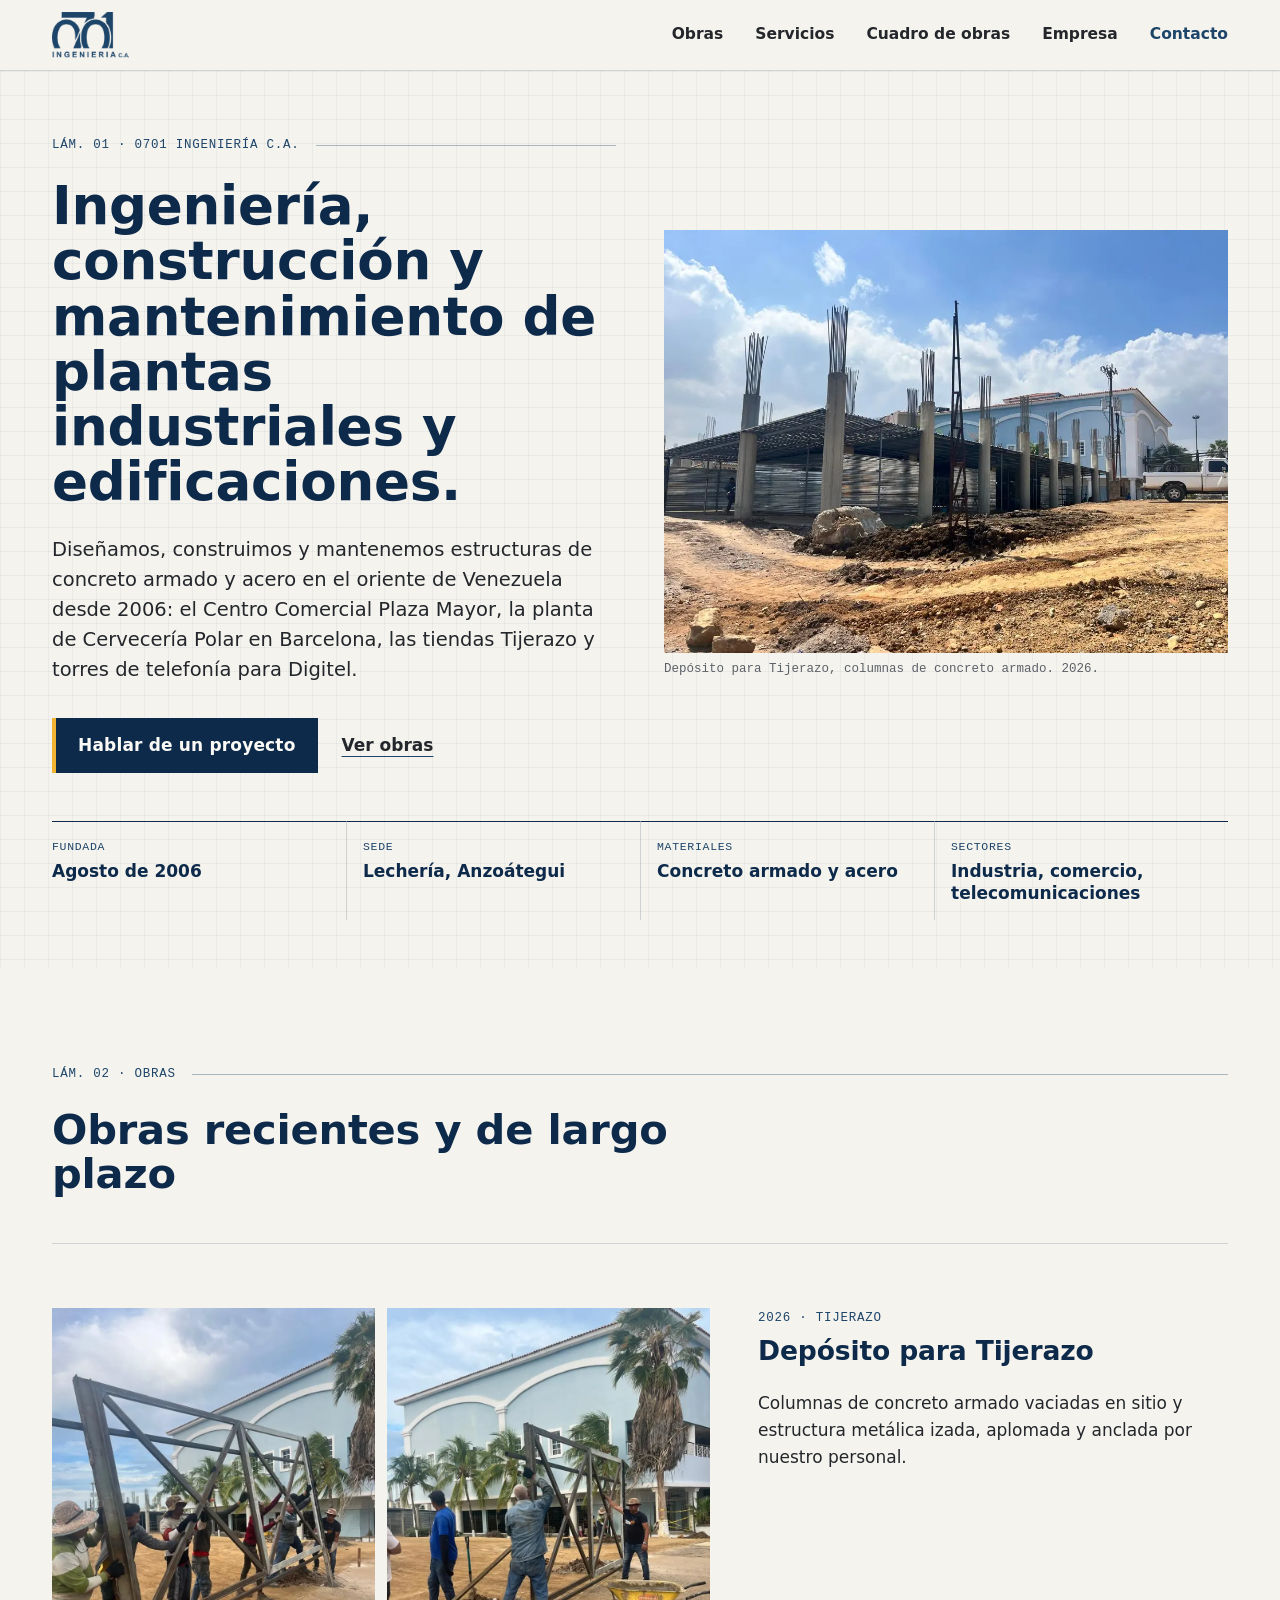
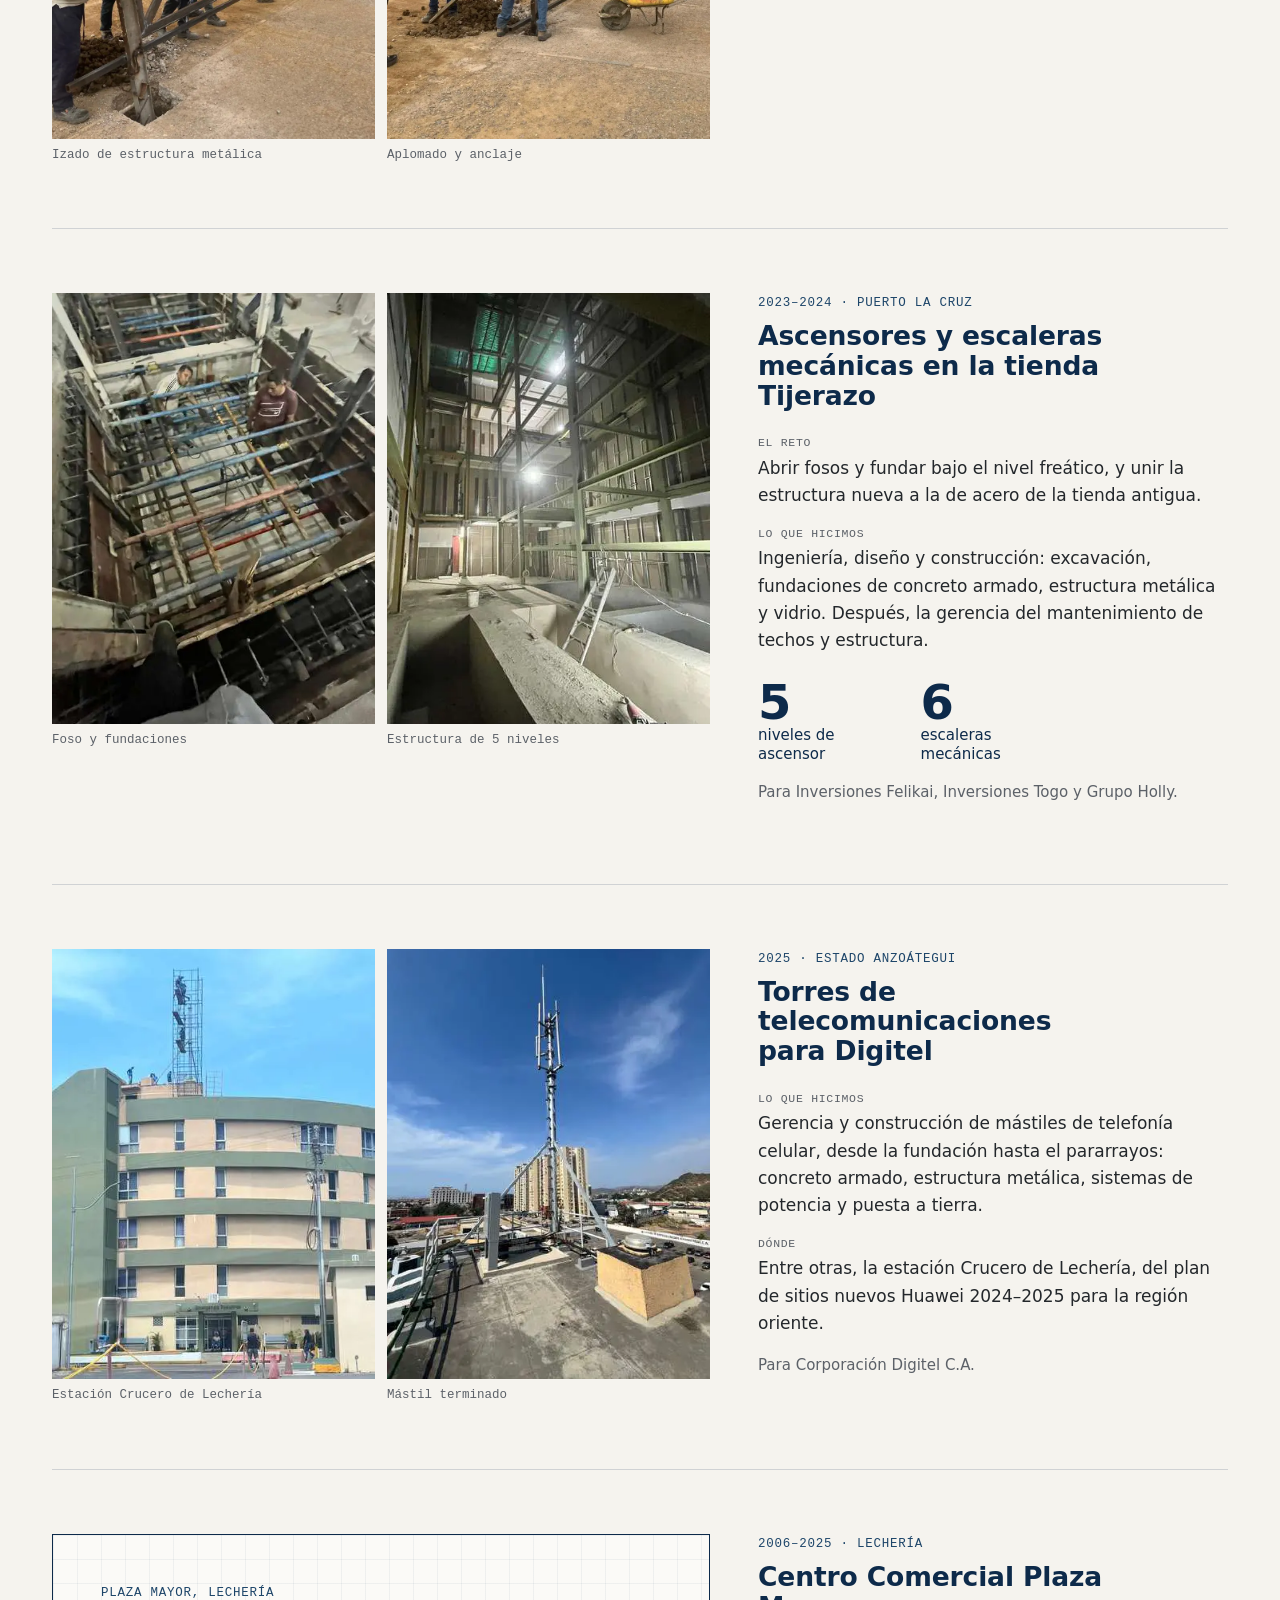
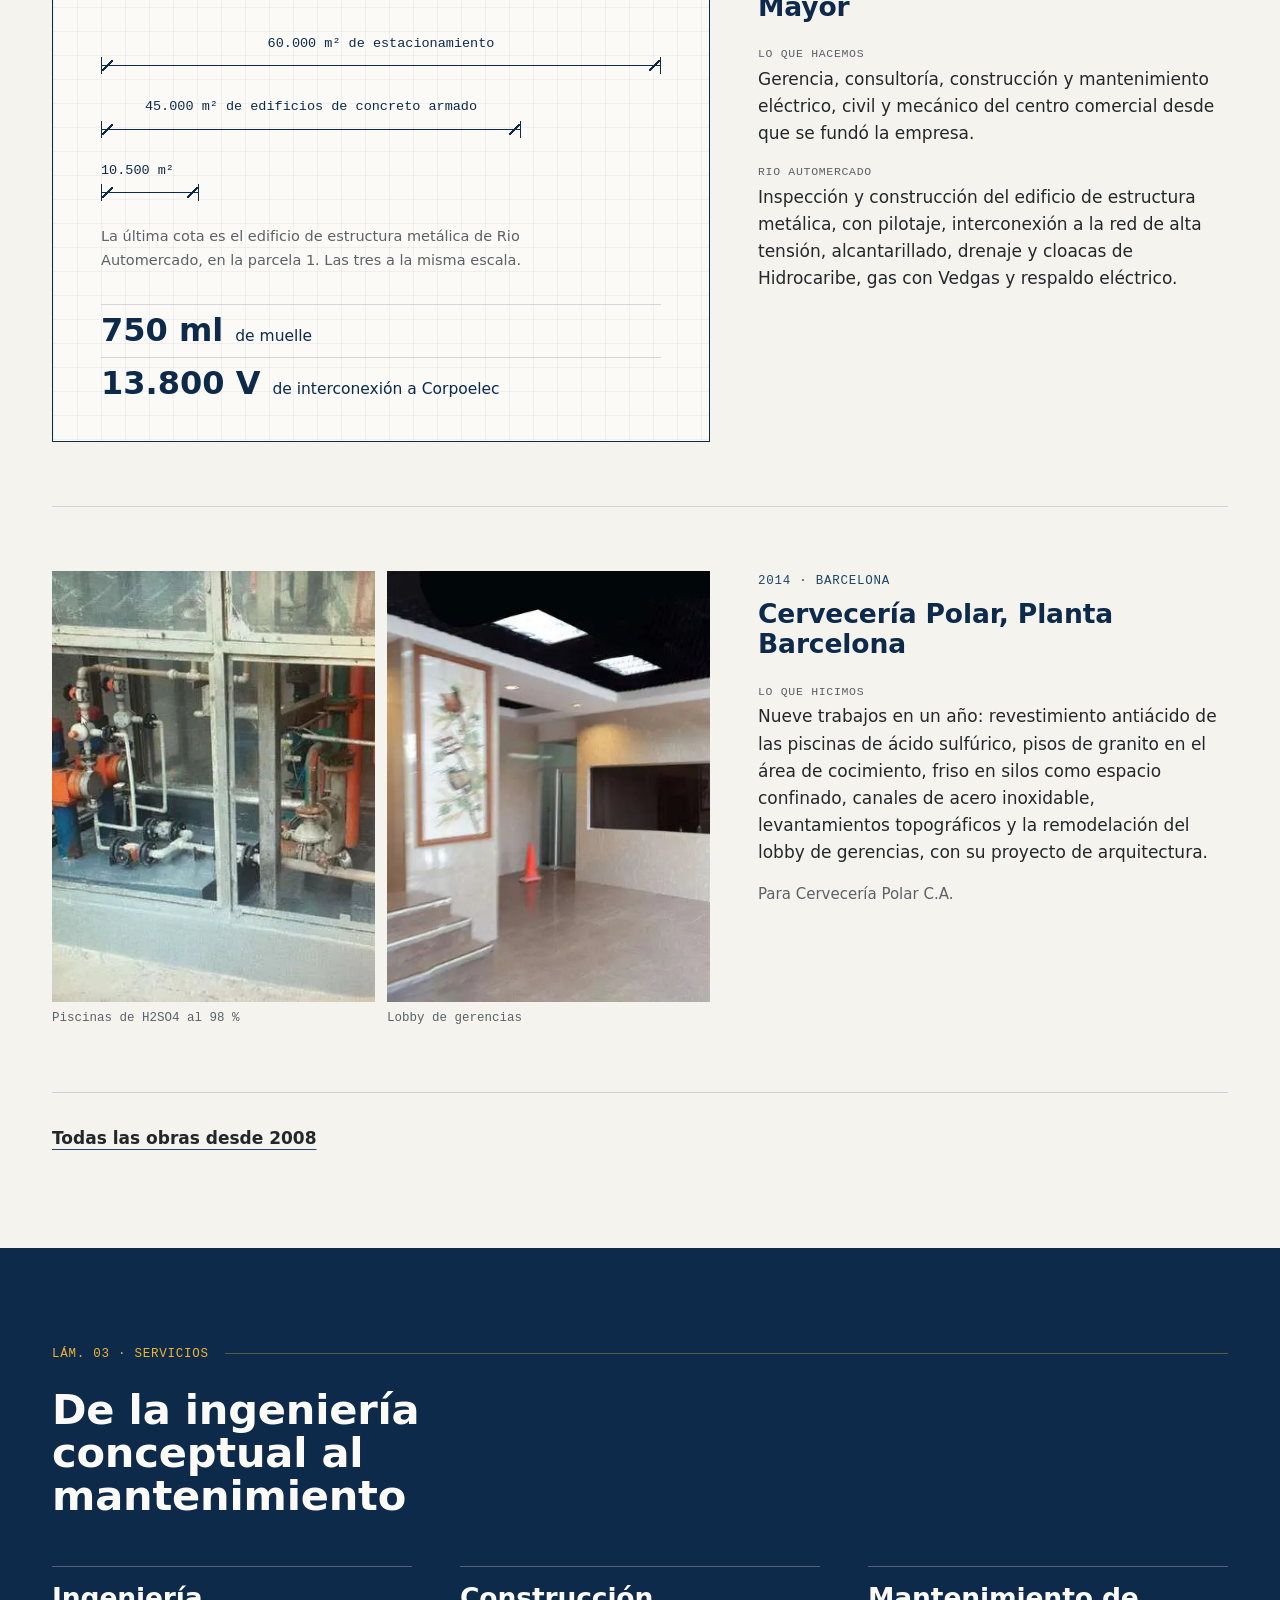
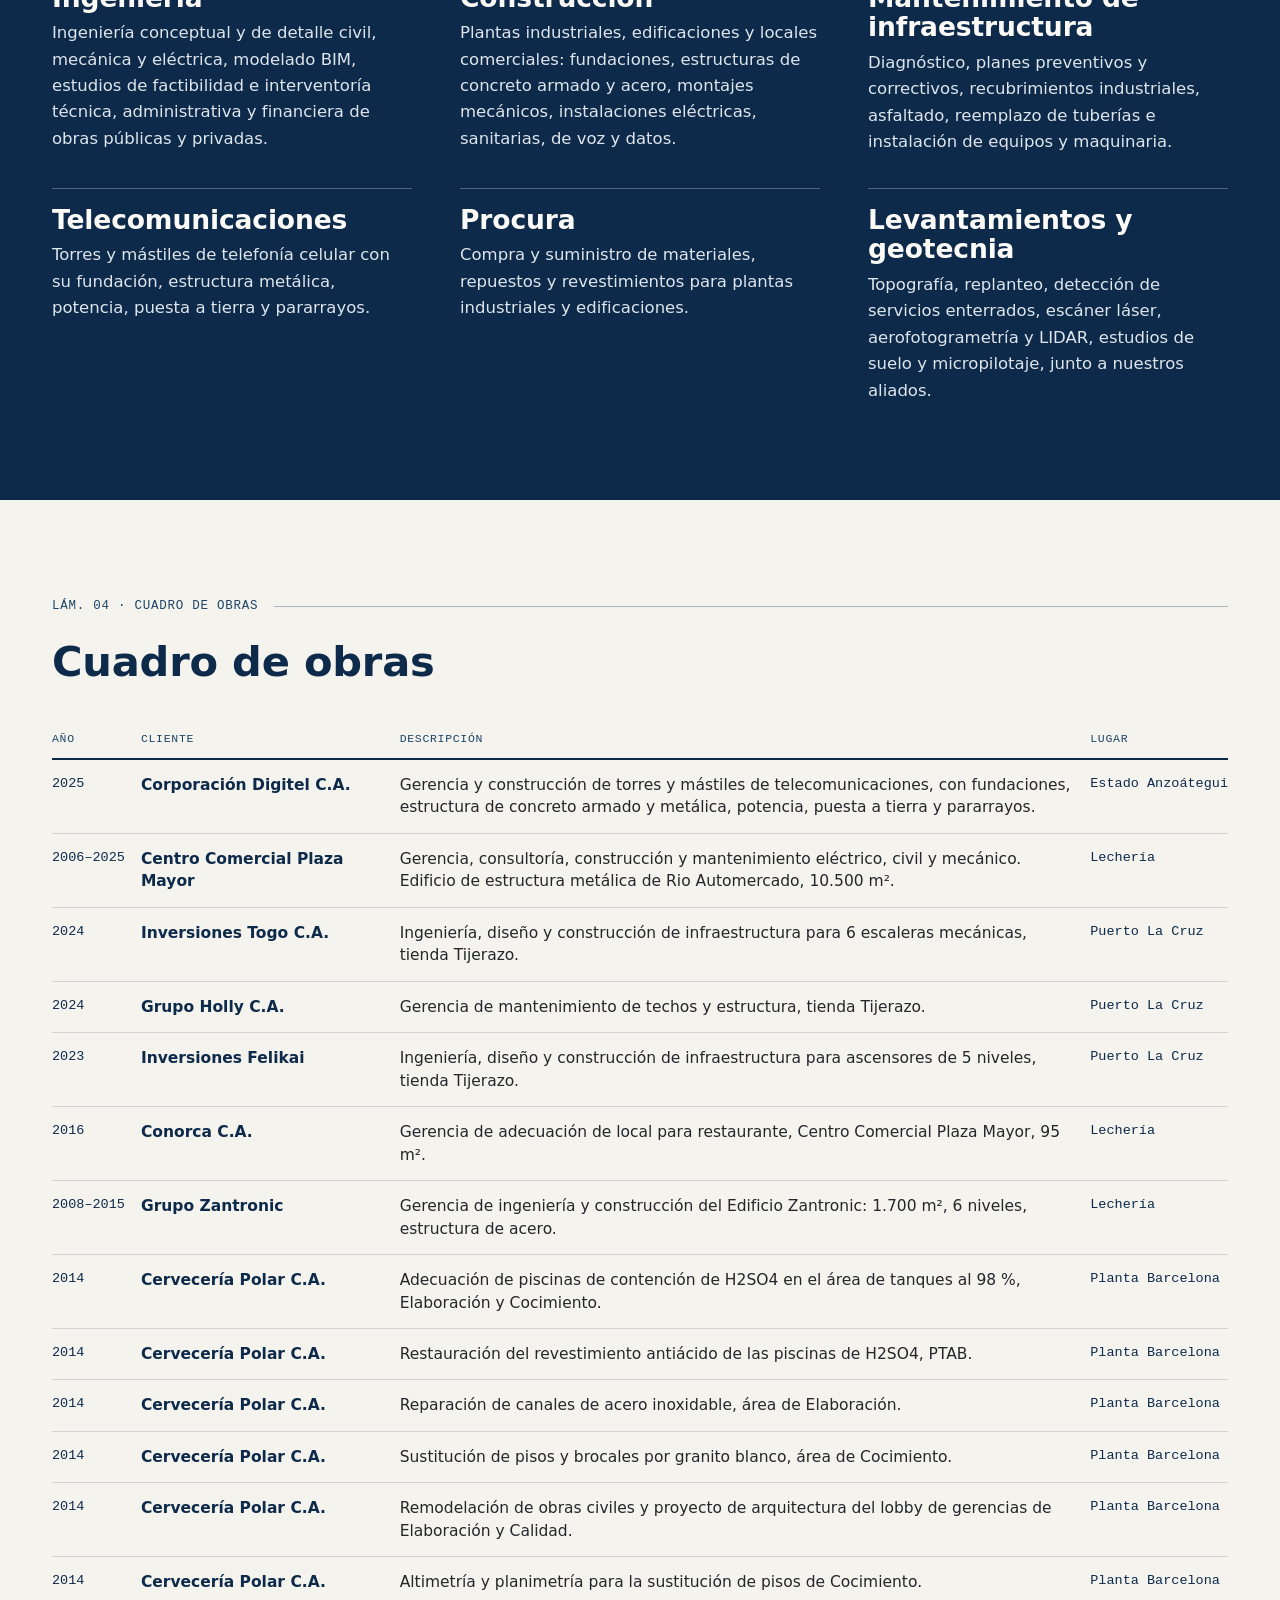
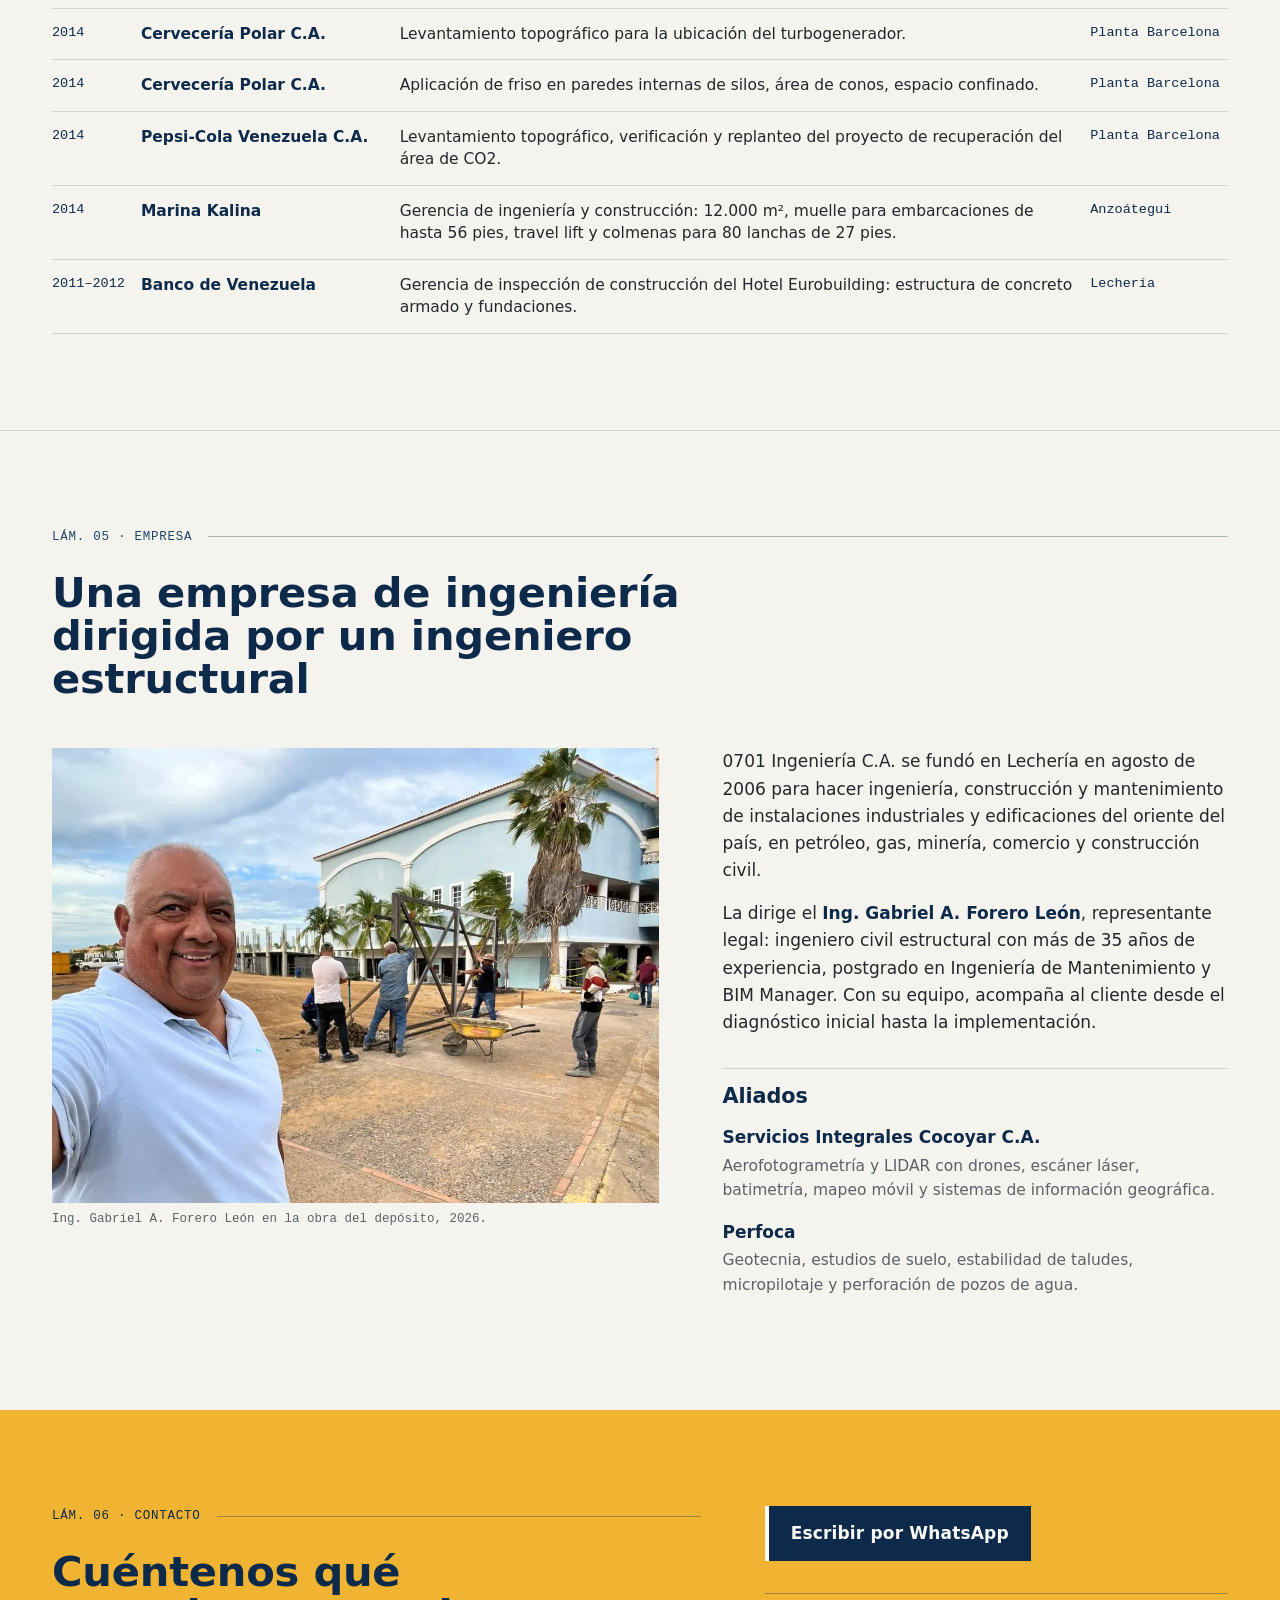
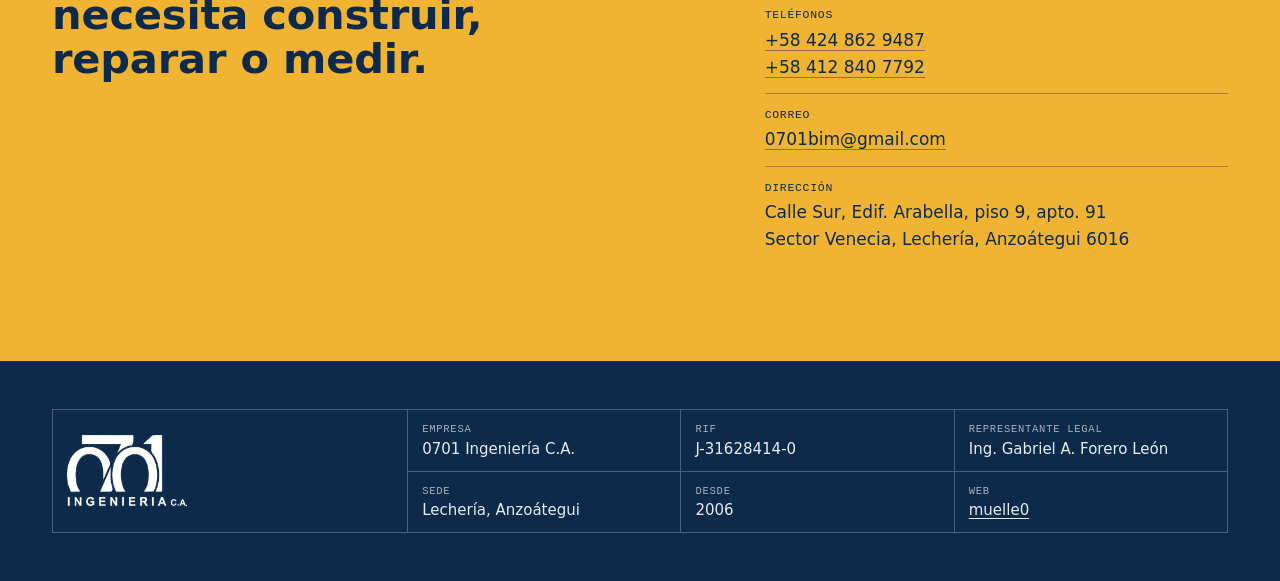
==== public/index.html @ 45c9ec22 "Primera versión de la web de 0701 Ingeniería Co-Authored-By: Claude Opus 5.5 <noreply@anthropic.com>" ====
<!doctype html>
<html lang="es">
<head>
<meta charset="utf-8">
<meta name="viewport" content="width=device-width, initial-scale=1">
<title>0701 Ingeniería C.A. | Ingeniería, construcción y mantenimiento en Anzoátegui</title>
<meta name="description" content="Empresa de ingeniería, construcción y mantenimiento con sede en Lechería, Anzoátegui, desde 2006. Estructuras de concreto armado y acero, plantas industriales, centros comerciales y torres de telecomunicaciones.">
<meta name="theme-color" content="#0d2a4a">
<meta property="og:type" content="website">
<meta property="og:locale" content="es_VE">
<meta property="og:title" content="0701 Ingeniería C.A.">
<meta property="og:description" content="Ingeniería, construcción y mantenimiento en el oriente de Venezuela desde 2006.">
<meta property="og:image" content="img/compartir.jpg">
<link rel="icon" href="img/favicon-32.png" sizes="32x32" type="image/png">
<link rel="apple-touch-icon" href="img/apple-touch-icon.png">
<link rel="preload" href="fonts/archivo.woff2" as="font" type="font/woff2" crossorigin>
<link rel="stylesheet" href="css/estilos.css?v=3">
<script type="application/ld+json">
{"@context":"https://schema.org","@type":"GeneralContractor","name":"0701 Ingeniería C.A.","taxID":"J-31628414-0","foundingDate":"2006-08","email":"0701bim@gmail.com","telephone":["+58 424-862-9487","+58 412-840-7792"],"founder":{"@type":"Person","name":"Gabriel A. Forero León","jobTitle":"Ingeniero civil estructural"},"address":{"@type":"PostalAddress","streetAddress":"Calle Sur, Edif. Arabella, piso 9, apto. 91, sector Venecia","addressLocality":"Lechería","addressRegion":"Anzoátegui","postalCode":"6016","addressCountry":"VE"},"areaServed":"Anzoátegui, Venezuela"}
</script>
</head>
<body>
<a class="saltar" href="#obras">Saltar al contenido</a>

<header class="cabecera">
  <div class="cabecera__in">
    <a class="cabecera__logo" href="#inicio" aria-label="0701 Ingeniería C.A., inicio">
      <img src="img/logo-azul.png" width="408" height="245" alt="0701 Ingeniería C.A.">
    </a>
    <button class="menu-boton" type="button" aria-expanded="false" aria-controls="menu">Menú</button>
    <nav id="menu" class="menu" aria-label="Principal">
      <a href="#obras">Obras</a>
      <a href="#servicios">Servicios</a>
      <a href="#cuadro">Cuadro de obras</a>
      <a href="#empresa">Empresa</a>
      <a href="#contacto" class="menu__contacto">Contacto</a>
    </nav>
  </div>
</header>

<main>

<!-- Lámina 01 -->
<section id="inicio" class="portada">
  <div class="envoltura portada__in">
    <div class="portada__texto">
      <p class="etiqueta">Lám. 01 · 0701 Ingeniería C.A.</p>
      <h1>Ingeniería, construcción y mantenimiento de plantas industriales y edificaciones.</h1>
      <p class="entrada">Diseñamos, construimos y mantenemos estructuras de concreto armado y acero en el oriente de Venezuela desde 2006: el Centro Comercial Plaza Mayor, la planta de Cervecería Polar en Barcelona, las tiendas Tijerazo y torres de telefonía para Digitel.</p>
      <div class="acciones">
        <a class="boton" href="https://wa.me/584248629487" rel="noopener">Hablar de un proyecto</a>
        <a class="enlace" href="#obras">Ver obras</a>
      </div>
    </div>
    <figure class="portada__foto">
      <img src="img/deposito-columnas.webp" width="1080" height="810" alt="Columnas de concreto armado con cabillas de espera junto a la estructura metálica del depósito" fetchpriority="high">
      <figcaption>Depósito para Tijerazo, columnas de concreto armado. 2026.</figcaption>
    </figure>
  </div>
  <dl class="envoltura ficha">
    <div><dt>Fundada</dt><dd>Agosto de 2006</dd></div>
    <div><dt>Sede</dt><dd>Lechería, Anzoátegui</dd></div>
    <div><dt>Materiales</dt><dd>Concreto armado y acero</dd></div>
    <div><dt>Sectores</dt><dd>Industria, comercio, telecomunicaciones</dd></div>
  </dl>
</section>

<!-- Lámina 02 -->
<section id="obras" class="seccion">
  <div class="envoltura">
    <header class="seccion__cab">
      <p class="etiqueta">Lám. 02 · Obras</p>
      <h2>Obras recientes y de largo plazo</h2>
    </header>

    <article class="obra">
      <div class="obra__medios obra__medios--par">
        <figure><img src="img/deposito-cercha.webp" width="810" height="1080" loading="lazy" alt="Cuadrilla izando un pórtico de acero sobre su fundación"><figcaption>Izado de estructura metálica</figcaption></figure>
        <figure><img src="img/deposito-montaje.webp" width="810" height="1080" loading="lazy" alt="Obrero aplomando la estructura de acero junto a una carretilla"><figcaption>Aplomado y anclaje</figcaption></figure>
      </div>
      <div class="obra__texto">
        <p class="obra__meta">2026 · Tijerazo</p>
        <h3>Depósito para Tijerazo</h3>
        <p>Columnas de concreto armado vaciadas en sitio y estructura metálica izada, aplomada y anclada por nuestro personal.</p>
      </div>
    </article>

    <article class="obra">
      <div class="obra__medios obra__medios--par">
        <figure><img src="img/tijerazo-foso.webp" width="523" height="770" loading="lazy" alt="Foso de ascensor con encofrado y vigas de acero"><figcaption>Foso y fundaciones</figcaption></figure>
        <figure><img src="img/tijerazo-estructura.webp" width="448" height="756" loading="lazy" alt="Estructura metálica de varios niveles dentro de la tienda"><figcaption>Estructura de 5 niveles</figcaption></figure>
      </div>
      <div class="obra__texto">
        <p class="obra__meta">2023–2024 · Puerto La Cruz</p>
        <h3>Ascensores y escaleras mecánicas en la tienda Tijerazo</h3>
        <dl class="obra__dl">
          <dt>El reto</dt>
          <dd>Abrir fosos y fundar bajo el nivel freático, y unir la estructura nueva a la de acero de la tienda antigua.</dd>
          <dt>Lo que hicimos</dt>
          <dd>Ingeniería, diseño y construcción: excavación, fundaciones de concreto armado, estructura metálica y vidrio. Después, la gerencia del mantenimiento de techos y estructura.</dd>
        </dl>
        <ul class="datos">
          <li><span>5</span> niveles de ascensor</li>
          <li><span>6</span> escaleras mecánicas</li>
        </ul>
        <p class="obra__cliente">Para Inversiones Felikai, Inversiones Togo y Grupo Holly.</p>
      </div>
    </article>

    <article class="obra">
      <div class="obra__medios obra__medios--par">
        <figure><img src="img/digitel-crucero.webp" width="405" height="540" loading="lazy" alt="Torre de telecomunicaciones en montaje sobre la azotea de un edificio"><figcaption>Estación Crucero de Lechería</figcaption></figure>
        <figure><img src="img/digitel-torre.webp" width="404" height="547" loading="lazy" alt="Mástil de telefonía celular terminado sobre una azotea"><figcaption>Mástil terminado</figcaption></figure>
      </div>
      <div class="obra__texto">
        <p class="obra__meta">2025 · Estado Anzoátegui</p>
        <h3>Torres de telecomunicaciones para Digitel</h3>
        <dl class="obra__dl">
          <dt>Lo que hicimos</dt>
          <dd>Gerencia y construcción de mástiles de telefonía celular, desde la fundación hasta el pararrayos: concreto armado, estructura metálica, sistemas de potencia y puesta a tierra.</dd>
          <dt>Dónde</dt>
          <dd>Entre otras, la estación Crucero de Lechería, del plan de sitios nuevos Huawei 2024–2025 para la región oriente.</dd>
        </dl>
        <p class="obra__cliente">Para Corporación Digitel C.A.</p>
      </div>
    </article>

    <article class="obra">
      <div class="obra__medios obra__plano" aria-label="Magnitudes del Centro Comercial Plaza Mayor">
        <p class="obra__plano-tit">Plaza Mayor, Lechería</p>
        <ul class="cotas cotas--plano">
          <li class="cota" data-l="1"><span>60.000 m² de estacionamiento</span></li>
          <li class="cota" data-l=".75"><span>45.000 m² de edificios de concreto armado</span></li>
          <li class="cota" data-l=".175"><span>10.500 m²</span></li>
        </ul>
        <p class="obra__plano-nota">La última cota es el edificio de estructura metálica de Rio Automercado, en la parcela 1. Las tres a la misma escala.</p>
        <p class="obra__plano-dato"><span>750 ml</span> de muelle</p>
        <p class="obra__plano-dato"><span>13.800 V</span> de interconexión a Corpoelec</p>
      </div>
      <div class="obra__texto">
        <p class="obra__meta">2006–2025 · Lechería</p>
        <h3>Centro Comercial Plaza Mayor</h3>
        <dl class="obra__dl">
          <dt>Lo que hacemos</dt>
          <dd>Gerencia, consultoría, construcción y mantenimiento eléctrico, civil y mecánico del centro comercial desde que se fundó la empresa.</dd>
          <dt>Rio Automercado</dt>
          <dd>Inspección y construcción del edificio de estructura metálica, con pilotaje, interconexión a la red de alta tensión, alcantarillado, drenaje y cloacas de Hidrocaribe, gas con Vedgas y respaldo eléctrico.</dd>
        </dl>
      </div>
    </article>

    <article class="obra">
      <div class="obra__medios obra__medios--par">
        <figure><img src="img/polar-h2so4.webp" width="615" height="461" loading="lazy" alt="Piscina de contención con revestimiento antiácido bajo equipos de bombeo"><figcaption>Piscinas de H2SO4 al 98&nbsp;%</figcaption></figure>
        <figure><img src="img/polar-lobby.webp" width="881" height="542" loading="lazy" alt="Lobby remodelado con porcelanato y escalera"><figcaption>Lobby de gerencias</figcaption></figure>
      </div>
      <div class="obra__texto">
        <p class="obra__meta">2014 · Barcelona</p>
        <h3>Cervecería Polar, Planta Barcelona</h3>
        <dl class="obra__dl">
          <dt>Lo que hicimos</dt>
          <dd>Nueve trabajos en un año: revestimiento antiácido de las piscinas de ácido sulfúrico, pisos de granito en el área de cocimiento, friso en silos como espacio confinado, canales de acero inoxidable, levantamientos topográficos y la remodelación del lobby de gerencias, con su proyecto de arquitectura.</dd>
        </dl>
        <p class="obra__cliente">Para Cervecería Polar C.A.</p>
      </div>
    </article>

    <p class="seccion__pie"><a class="enlace" href="#cuadro">Todas las obras desde 2008</a></p>
  </div>
</section>

<!-- Lámina 03 -->
<section id="servicios" class="seccion seccion--marino">
  <div class="envoltura">
    <header class="seccion__cab">
      <p class="etiqueta">Lám. 03 · Servicios</p>
      <h2>De la ingeniería conceptual al mantenimiento</h2>
    </header>
    <ol class="servicios">
      <li>
        <h3>Ingeniería</h3>
        <p>Ingeniería conceptual y de detalle civil, mecánica y eléctrica, modelado BIM, estudios de factibilidad e interventoría técnica, administrativa y financiera de obras públicas y privadas.</p>
      </li>
      <li>
        <h3>Construcción</h3>
        <p>Plantas industriales, edificaciones y locales comerciales: fundaciones, estructuras de concreto armado y acero, montajes mecánicos, instalaciones eléctricas, sanitarias, de voz y datos.</p>
      </li>
      <li>
        <h3>Mantenimiento de infraestructura</h3>
        <p>Diagnóstico, planes preventivos y correctivos, recubrimientos industriales, asfaltado, reemplazo de tuberías e instalación de equipos y maquinaria.</p>
      </li>
      <li>
        <h3>Telecomunicaciones</h3>
        <p>Torres y mástiles de telefonía celular con su fundación, estructura metálica, potencia, puesta a tierra y pararrayos.</p>
      </li>
      <li>
        <h3>Procura</h3>
        <p>Compra y suministro de materiales, repuestos y revestimientos para plantas industriales y edificaciones.</p>
      </li>
      <li>
        <h3>Levantamientos y geotecnia</h3>
        <p>Topografía, replanteo, detección de servicios enterrados, escáner láser, aerofotogrametría y LIDAR, estudios de suelo y micropilotaje, junto a nuestros aliados.</p>
      </li>
    </ol>
  </div>
</section>

<!-- Lámina 04 -->
<section id="cuadro" class="seccion">
  <div class="envoltura">
    <header class="seccion__cab">
      <p class="etiqueta">Lám. 04 · Cuadro de obras</p>
      <h2>Cuadro de obras</h2>
    </header>
    <div class="tabla-env">
      <table class="tabla">
        <thead><tr><th scope="col">Año</th><th scope="col">Cliente</th><th scope="col">Descripción</th><th scope="col">Lugar</th></tr></thead>
        <tbody>
          <tr><td>2025</td><td>Corporación Digitel C.A.</td><td>Gerencia y construcción de torres y mástiles de telecomunicaciones, con fundaciones, estructura de concreto armado y metálica, potencia, puesta a tierra y pararrayos.</td><td>Estado Anzoátegui</td></tr>
          <tr><td>2006–2025</td><td>Centro Comercial Plaza Mayor</td><td>Gerencia, consultoría, construcción y mantenimiento eléctrico, civil y mecánico. Edificio de estructura metálica de Rio Automercado, 10.500 m².</td><td>Lechería</td></tr>
          <tr><td>2024</td><td>Inversiones Togo C.A.</td><td>Ingeniería, diseño y construcción de infraestructura para 6 escaleras mecánicas, tienda Tijerazo.</td><td>Puerto La Cruz</td></tr>
          <tr><td>2024</td><td>Grupo Holly C.A.</td><td>Gerencia de mantenimiento de techos y estructura, tienda Tijerazo.</td><td>Puerto La Cruz</td></tr>
          <tr><td>2023</td><td>Inversiones Felikai</td><td>Ingeniería, diseño y construcción de infraestructura para ascensores de 5 niveles, tienda Tijerazo.</td><td>Puerto La Cruz</td></tr>
          <tr><td>2016</td><td>Conorca C.A.</td><td>Gerencia de adecuación de local para restaurante, Centro Comercial Plaza Mayor, 95 m².</td><td>Lechería</td></tr>
          <tr><td>2008–2015</td><td>Grupo Zantronic</td><td>Gerencia de ingeniería y construcción del Edificio Zantronic: 1.700 m², 6 niveles, estructura de acero.</td><td>Lechería</td></tr>
          <tr><td>2014</td><td>Cervecería Polar C.A.</td><td>Adecuación de piscinas de contención de H2SO4 en el área de tanques al 98&nbsp;%, Elaboración y Cocimiento.</td><td>Planta Barcelona</td></tr>
          <tr><td>2014</td><td>Cervecería Polar C.A.</td><td>Restauración del revestimiento antiácido de las piscinas de H2SO4, PTAB.</td><td>Planta Barcelona</td></tr>
          <tr><td>2014</td><td>Cervecería Polar C.A.</td><td>Reparación de canales de acero inoxidable, área de Elaboración.</td><td>Planta Barcelona</td></tr>
          <tr><td>2014</td><td>Cervecería Polar C.A.</td><td>Sustitución de pisos y brocales por granito blanco, área de Cocimiento.</td><td>Planta Barcelona</td></tr>
          <tr><td>2014</td><td>Cervecería Polar C.A.</td><td>Remodelación de obras civiles y proyecto de arquitectura del lobby de gerencias de Elaboración y Calidad.</td><td>Planta Barcelona</td></tr>
          <tr><td>2014</td><td>Cervecería Polar C.A.</td><td>Altimetría y planimetría para la sustitución de pisos de Cocimiento.</td><td>Planta Barcelona</td></tr>
          <tr><td>2014</td><td>Cervecería Polar C.A.</td><td>Levantamiento topográfico para la ubicación del turbogenerador.</td><td>Planta Barcelona</td></tr>
          <tr><td>2014</td><td>Cervecería Polar C.A.</td><td>Aplicación de friso en paredes internas de silos, área de conos, espacio confinado.</td><td>Planta Barcelona</td></tr>
          <tr><td>2014</td><td>Pepsi-Cola Venezuela C.A.</td><td>Levantamiento topográfico, verificación y replanteo del proyecto de recuperación del área de CO2.</td><td>Planta Barcelona</td></tr>
          <tr><td>2014</td><td>Marina Kalina</td><td>Gerencia de ingeniería y construcción: 12.000 m², muelle para embarcaciones de hasta 56 pies, travel lift y colmenas para 80 lanchas de 27 pies.</td><td>Anzoátegui</td></tr>
          <tr><td>2011–2012</td><td>Banco de Venezuela</td><td>Gerencia de inspección de construcción del Hotel Eurobuilding: estructura de concreto armado y fundaciones.</td><td>Lechería</td></tr>
        </tbody>
      </table>
    </div>
  </div>
</section>

<!-- Lámina 05 -->
<section id="empresa" class="seccion seccion--linea">
  <div class="envoltura empresa">
    <header class="seccion__cab empresa__cab">
      <p class="etiqueta">Lám. 05 · Empresa</p>
      <h2>Una empresa de ingeniería dirigida por un ingeniero estructural</h2>
    </header>
    <figure class="empresa__foto">
      <img src="img/gabriel-forero.webp" width="1080" height="810" loading="lazy" alt="El ingeniero Gabriel Forero en la obra del depósito, con la cuadrilla montando la estructura detrás">
      <figcaption>Ing. Gabriel A. Forero León en la obra del depósito, 2026.</figcaption>
    </figure>
    <div class="empresa__texto">
      <p>0701 Ingeniería C.A. se fundó en Lechería en agosto de 2006 para hacer ingeniería, construcción y mantenimiento de instalaciones industriales y edificaciones del oriente del país, en petróleo, gas, minería, comercio y construcción civil.</p>
      <p>La dirige el <strong>Ing. Gabriel A. Forero León</strong>, representante legal: ingeniero civil estructural con más de 35 años de experiencia, postgrado en Ingeniería de Mantenimiento y BIM Manager. Con su equipo, acompaña al cliente desde el diagnóstico inicial hasta la implementación.</p>
      <h3 class="empresa__sub">Aliados</h3>
      <dl class="aliados">
        <dt>Servicios Integrales Cocoyar C.A.</dt>
        <dd>Aerofotogrametría y LIDAR con drones, escáner láser, batimetría, mapeo móvil y sistemas de información geográfica.</dd>
        <dt>Perfoca</dt>
        <dd>Geotecnia, estudios de suelo, estabilidad de taludes, micropilotaje y perforación de pozos de agua.</dd>
      </dl>
    </div>
  </div>
</section>

<!-- Lámina 06 -->
<section id="contacto" class="seccion seccion--amarillo">
  <div class="envoltura contacto">
    <header class="seccion__cab">
      <p class="etiqueta">Lám. 06 · Contacto</p>
      <h2>Cuéntenos qué necesita construir, reparar o medir.</h2>
    </header>
    <div class="contacto__datos">
      <a class="boton boton--marino" href="https://wa.me/584248629487" rel="noopener">Escribir por WhatsApp</a>
      <dl>
        <div><dt>Teléfonos</dt><dd><a href="tel:+584248629487">+58 424 862 9487</a><br><a href="tel:+584128407792">+58 412 840 7792</a></dd></div>
        <div><dt>Correo</dt><dd><a href="mailto:0701bim@gmail.com">0701bim@gmail.com</a></dd></div>
        <div><dt>Dirección</dt><dd>Calle Sur, Edif. Arabella, piso 9, apto. 91<br>Sector Venecia, Lechería, Anzoátegui 6016</dd></div>
      </dl>
    </div>
  </div>
</section>

</main>

<footer class="cajetin" aria-label="Datos de la empresa">
  <div class="envoltura"><div class="cajetin__rejilla">
    <div class="cajetin__logo"><img src="img/logo-blanco.png" width="408" height="245" alt="0701 Ingeniería C.A." loading="lazy"></div>
    <div><span>Empresa</span>0701 Ingeniería C.A.</div>
    <div><span>RIF</span>J-31628414-0</div>
    <div><span>Representante legal</span>Ing. Gabriel A. Forero León</div>
    <div><span>Sede</span>Lechería, Anzoátegui</div>
    <div><span>Desde</span>2006</div>
    <div><span>Web</span><a href="https://muelle0.com" rel="noopener">muelle0</a></div>
  </div></div>
</footer>

<script src="js/main.js?v=1" defer></script>
</body>
</html>
---- public/css/estilos.css ----
/* 0701 Ingeniería C.A. · dirección en README.md */
@font-face{font-family:"Archivo";src:url(../fonts/archivo.woff2) format("woff2");font-weight:100 900;font-stretch:62% 125%;font-display:swap}
@font-face{font-family:"Plex Mono";src:url(../fonts/ibm-plex-mono-latin-400-normal.woff2) format("woff2");font-weight:400;font-display:swap}
@font-face{font-family:"Plex Mono";src:url(../fonts/ibm-plex-mono-latin-500-normal.woff2) format("woff2");font-weight:500;font-display:swap}

:root{
  --marino:#0d2a4a;     /* fondo del brochure */
  --azul:#1d4569;       /* logo */
  --amarillo:#f1b432;   /* acento del brochure */
  --papel:#f5f3ee;      /* papel de plano */
  --blanco:#fbfaf7;
  --grafito:#23272b;
  --gris:#5c6168;
  --linea:rgba(13,42,74,.16);
  --cuadricula:rgba(29,69,105,.055);
  --e1:8px;--e2:16px;--e3:24px;--e4:32px;--e5:48px;--e6:64px;--e7:96px;
  --texto:"Archivo",system-ui,sans-serif;
  --mono:"Plex Mono",ui-monospace,monospace;
}
*,*::before,*::after{box-sizing:border-box}
html{scroll-behavior:smooth;scroll-padding-top:76px;-webkit-text-size-adjust:100%}
body{margin:0;background:var(--papel);color:var(--grafito);font-family:var(--texto);font-size:17px;line-height:1.6;font-stretch:100%}
img{display:block;max-width:100%;height:auto}
a{color:inherit}
h1,h2,h3{font-family:var(--texto);font-stretch:74%;font-weight:640;color:var(--marino);line-height:1.04;letter-spacing:-.005em;margin:0}
h1{font-size:clamp(2.4rem,1.2rem + 4.2vw,4.06rem);max-width:19ch}
h2{font-size:clamp(1.95rem,1.3rem + 2.2vw,2.6rem);max-width:22ch}
h3{font-size:clamp(1.45rem,1.25rem + .6vw,1.66rem);line-height:1.12}
p{margin:0 0 var(--e2)}
:focus-visible{outline:2px solid var(--amarillo);outline-offset:3px}
.saltar{position:absolute;left:-999px;top:8px;background:var(--marino);color:var(--blanco);padding:8px 12px;z-index:30}
.saltar:focus{left:8px}

.envoltura{max-width:1240px;margin:0 auto;padding:0 var(--e2)}
@media (min-width:720px){.envoltura{padding:0 var(--e4)}}

.etiqueta{display:flex;align-items:center;gap:var(--e2);font-family:var(--mono);font-size:12.5px;letter-spacing:.06em;text-transform:uppercase;color:var(--azul);margin:0 0 var(--e3)}
.etiqueta::after{content:"";flex:1;height:1px;background:currentColor;opacity:.35}

/* botones */
.boton{display:inline-block;background:var(--marino);color:var(--blanco);text-decoration:none;font-weight:600;font-stretch:88%;font-size:17px;letter-spacing:.01em;padding:14px 22px;border-left:4px solid var(--amarillo);transition:background .2s}
.boton:hover{background:var(--azul)}
.boton--marino{border-left-color:var(--blanco)}
.enlace{font-weight:600;font-stretch:88%;text-decoration:underline;text-decoration-thickness:1px;text-underline-offset:5px;text-decoration-color:var(--azul)}
.enlace:hover{text-decoration-color:var(--amarillo);text-decoration-thickness:3px}

/* cabecera */
.cabecera{position:sticky;top:0;z-index:20;background:var(--papel);border-bottom:1px solid var(--linea)}
.cabecera__in{max-width:1240px;margin:0 auto;padding:10px var(--e2);display:flex;align-items:center;justify-content:space-between;gap:var(--e3)}
.cabecera__logo img{height:46px;width:auto}
.menu{display:flex;gap:var(--e4);font-weight:560;font-stretch:90%;font-size:15.5px}
.menu a{text-decoration:none;padding:6px 0;border-bottom:2px solid transparent}
.menu a:hover{border-bottom-color:var(--amarillo)}
.menu__contacto{color:var(--azul)}
.menu-boton{display:none;font:500 13px var(--mono);letter-spacing:.06em;text-transform:uppercase;background:none;border:1px solid var(--marino);color:var(--marino);padding:8px 12px;cursor:pointer}
@media (min-width:720px){.cabecera__in{padding:12px var(--e4)}}
@media (max-width:899px){
  .menu-boton{display:block}
  .menu{display:none;position:absolute;left:0;right:0;top:100%;flex-direction:column;gap:0;background:var(--papel);border-bottom:1px solid var(--linea);padding:var(--e1) var(--e2) var(--e2)}
  .menu a{padding:12px 0;border-bottom:1px solid var(--linea);font-size:18px}
  .menu.abierta{display:flex}
}

/* lámina 01 */
.portada{background-color:var(--papel);background-image:linear-gradient(var(--cuadricula) 1px,transparent 1px),linear-gradient(90deg,var(--cuadricula) 1px,transparent 1px);background-size:24px 24px;padding:var(--e5) 0 var(--e5)}
.portada__in{display:grid;gap:var(--e4)}
.entrada{font-size:clamp(17px,16px + .35vw,19.5px);line-height:1.55;max-width:46ch;margin:var(--e3) 0 var(--e4)}
.acciones{display:flex;flex-wrap:wrap;align-items:center;gap:var(--e3)}
.portada__foto{margin:0}
.portada__foto img{width:100%;aspect-ratio:4/3;object-fit:cover}
figcaption{font-family:var(--mono);font-size:12.5px;color:var(--gris);margin-top:var(--e1);line-height:1.4}
.ficha{display:grid;grid-template-columns:1fr 1fr;margin-top:var(--e5);margin-bottom:0}
.ficha>div{border-top:1px solid var(--marino);padding:var(--e2) var(--e2) 0 0}
.ficha dt{font-family:var(--mono);font-size:11.5px;letter-spacing:.06em;text-transform:uppercase;color:var(--azul)}
.ficha dd{margin:4px 0 var(--e2);font-weight:560;font-stretch:90%;color:var(--marino);line-height:1.3}
@media (min-width:900px){
  .portada{padding:var(--e6) 0 var(--e5)}
  .portada__in{grid-template-columns:6fr 6fr;gap:var(--e5);align-items:center}
  .portada__texto h1{font-size:clamp(2.6rem,1rem + 2.9vw,3.6rem)}
  .ficha{grid-template-columns:repeat(4,1fr)}
  .ficha>div+div{border-left:1px solid var(--linea);padding-left:var(--e2)}
}

/* secciones */
.seccion{padding:var(--e6) 0}
.seccion__cab{margin-bottom:var(--e5)}
.seccion__pie{margin:var(--e4) 0 0}
@media (min-width:900px){.seccion{padding:var(--e7) 0}}
.seccion--marino{background:var(--marino);color:#dfe5ec}
.seccion--marino h2,.seccion--marino h3{color:var(--blanco)}
.seccion--marino .etiqueta{color:var(--amarillo)}
.seccion--linea{border-top:1px solid var(--linea)}
.seccion--amarillo{background:var(--amarillo);color:var(--marino)}
.seccion--amarillo .etiqueta{color:var(--marino)}

/* obras */
.obra{display:grid;gap:var(--e3);padding:var(--e5) 0;border-top:1px solid var(--linea)}
.obra:last-of-type{border-bottom:1px solid var(--linea)}
.obra>*{min-width:0}
.obra__medios{margin:0}
.obra__medios--par{display:grid;grid-template-columns:1fr 1fr;gap:12px}
.obra__medios figure{margin:0}
.obra__medios--par img{width:100%;aspect-ratio:3/4;object-fit:cover}
.obra__medios--apaisado img{aspect-ratio:4/3}
.obra__meta{font-family:var(--mono);font-size:12.5px;letter-spacing:.06em;text-transform:uppercase;color:var(--azul);margin-bottom:var(--e1)}
.obra__texto h3{margin-bottom:var(--e3);max-width:20ch}
.obra__texto>p{max-width:52ch}
.obra__dl{margin:0}
.obra__dl dt{font-family:var(--mono);font-size:11.5px;letter-spacing:.06em;text-transform:uppercase;color:var(--gris)}
.obra__dl dd{margin:2px 0 var(--e2);max-width:52ch}
.obra__cliente{font-size:15px;color:var(--gris);margin-top:var(--e2)}
.datos{list-style:none;padding:0;margin:var(--e3) 0 0;display:flex;flex-wrap:wrap;gap:var(--e2) var(--e5)}
.datos li{font-size:15px;line-height:1.25;color:var(--marino);max-width:12ch}
.datos span{display:block;font-stretch:74%;font-weight:640;font-size:3rem;line-height:1}
@media (min-width:900px){
  .obra{grid-template-columns:7fr 5fr;gap:var(--e5);padding:var(--e6) 0;align-items:start}
}

/* plano de Plaza Mayor */
.obra__plano{background-color:var(--blanco);background-image:linear-gradient(var(--cuadricula) 1px,transparent 1px),linear-gradient(90deg,var(--cuadricula) 1px,transparent 1px);background-size:24px 24px;border:1px solid var(--marino);padding:var(--e4) var(--e3) var(--e3);color:var(--marino)}
.obra__plano-tit{font-family:var(--mono);font-size:12.5px;letter-spacing:.06em;text-transform:uppercase;color:var(--azul);margin-bottom:var(--e4)}
.obra__plano-nota{font-size:14.5px;color:var(--gris);max-width:48ch;margin:var(--e1) 0 var(--e4)}
.obra__plano-dato{display:flex;align-items:baseline;gap:12px;margin:0;padding:var(--e1) 0;border-top:1px solid var(--linea);font-size:15.5px}
.obra__plano-dato span{white-space:nowrap;font-stretch:74%;font-weight:640;font-size:2rem;line-height:1.1;min-width:5.2ch}
@media (min-width:720px){.obra__plano{padding:var(--e5) var(--e5) var(--e4)}}

/* cotas: línea de cota con líneas de extensión y trazos a 45° */
.cotas{list-style:none;padding:0;margin:0}
.cota{position:relative;width:calc(var(--l,1) * 100%);padding-bottom:16px;margin-bottom:var(--e3);color:var(--marino)}
.cota span{display:block;text-align:center;font-family:var(--mono);font-size:13.5px;line-height:1.3;padding-bottom:6px;text-wrap:balance}
.cota--corta span{text-align:left;white-space:nowrap}
.cota::before{content:"";position:absolute;left:0;right:0;bottom:8px;height:1px;background:currentColor;transform-origin:left;transition:transform .9s cubic-bezier(.3,.7,.2,1)}
.cota::after{content:"";position:absolute;left:0;right:0;bottom:0;height:17px;border-left:1px solid currentColor;border-right:1px solid currentColor;
  background:linear-gradient(135deg,transparent 44%,currentColor 44%,currentColor 56%,transparent 56%) left 0 bottom 3px/11px 11px no-repeat,
             linear-gradient(135deg,transparent 44%,currentColor 44%,currentColor 56%,transparent 56%) right 0 bottom 3px/11px 11px no-repeat}
.js .cota:not(.vista)::before{transform:scaleX(0)}
.cota--corta{min-width:22px}

/* servicios */
.servicios{list-style:none;padding:0;margin:0;display:grid;gap:var(--e4) var(--e5)}
.servicios li{border-top:1px solid rgba(255,255,255,.28);padding-top:var(--e2)}
.servicios h3{margin-bottom:var(--e1)}
.servicios p{margin:0;font-size:16.5px;max-width:44ch}
@media (min-width:720px){.servicios{grid-template-columns:1fr 1fr}}
@media (min-width:1100px){.servicios{grid-template-columns:repeat(3,1fr)}}

/* cuadro de obras */
.tabla{width:100%;border-collapse:collapse;font-size:15.5px;line-height:1.45}
.tabla th{font-family:var(--mono);font-weight:500;font-size:11.5px;letter-spacing:.06em;text-transform:uppercase;color:var(--azul);text-align:left;padding:0 var(--e2) 10px 0;border-bottom:2px solid var(--marino)}
.tabla td{padding:14px var(--e2) 14px 0;border-bottom:1px solid var(--linea);vertical-align:top}
.tabla td:first-child,.tabla td:last-child{font-family:var(--mono);font-size:13.5px;white-space:nowrap;color:var(--marino)}
.tabla td:nth-child(2){font-weight:600;font-stretch:90%;color:var(--marino);width:22%}
.tabla td:last-child{padding-right:0}
@media (max-width:719px){
  .tabla thead{position:absolute;width:1px;height:1px;overflow:hidden;clip:rect(0 0 0 0)}
  .tabla,.tabla tbody,.tabla tr,.tabla td{display:block;width:auto}
  .tabla tr{display:grid;grid-template-columns:auto 1fr;gap:2px var(--e2);padding:var(--e2) 0;border-bottom:1px solid var(--linea)}
  .tabla td{border:0;padding:0}
  .tabla td:nth-child(2){grid-column:1/-1;order:3;width:auto}
  .tabla td:nth-child(3){grid-column:1/-1;order:4}
  .tabla td:last-child{text-align:right;color:var(--gris)}
}

/* empresa */
.empresa{display:grid;gap:var(--e4)}
.empresa__foto{margin:0}
.empresa__foto img{width:100%;aspect-ratio:4/3;object-fit:cover;object-position:30% 50%}
.empresa__texto{max-width:56ch}
.empresa__texto strong{color:var(--marino);font-weight:640}
.empresa__sub{font-size:1.3rem;margin:var(--e4) 0 var(--e2);padding-top:var(--e2);border-top:1px solid var(--linea)}
.aliados{margin:0}
.aliados dt{font-weight:620;font-stretch:90%;color:var(--marino)}
.aliados dd{margin:2px 0 var(--e2);font-size:15.5px;color:var(--gris)}
@media (min-width:900px){
  .empresa{grid-template-columns:6fr 5fr;column-gap:var(--e6)}
  .empresa__cab{grid-column:1/-1;margin-bottom:var(--e2)}
}

/* contacto */
.contacto{display:grid;gap:var(--e4)}
.contacto .seccion__cab{margin-bottom:0}
.contacto h2{max-width:18ch}
.contacto dl{margin:var(--e4) 0 0}
.contacto dl>div{border-top:1px solid rgba(13,42,74,.35);padding:12px 0}
.contacto dt{font-family:var(--mono);font-size:11.5px;letter-spacing:.06em;text-transform:uppercase}
.contacto dd{margin:2px 0 0;font-size:17px;font-weight:540}
.contacto dd a{text-decoration:none;border-bottom:1px solid rgba(13,42,74,.45)}
.contacto dd a:hover{border-bottom-color:var(--marino)}
@media (min-width:900px){.contacto{grid-template-columns:7fr 5fr;gap:var(--e6);align-items:start}}

/* cajetín */
.cajetin{background:var(--marino);color:#e6ebf0;padding:var(--e5) 0}
.cajetin__rejilla{display:grid;grid-template-columns:1fr 1fr;border-top:1px solid rgba(255,255,255,.25);border-left:1px solid rgba(255,255,255,.25)}
.cajetin__rejilla>div{padding:12px 14px;border-right:1px solid rgba(255,255,255,.25);border-bottom:1px solid rgba(255,255,255,.25);font-size:15px;line-height:1.35}
.cajetin__rejilla span{display:block;font-family:var(--mono);font-size:10.5px;letter-spacing:.07em;text-transform:uppercase;opacity:.7;margin-bottom:2px}
.cajetin__logo{grid-column:1/-1;display:flex;align-items:center}
.cajetin__logo img{width:120px}
.cajetin a{text-decoration:underline;text-underline-offset:3px}
@media (min-width:900px){
  .cajetin__rejilla{grid-template-columns:1.3fr repeat(3,1fr)}
  .cajetin__logo{grid-column:auto;grid-row:span 2}
}

@media (prefers-reduced-motion:reduce){
  html{scroll-behavior:auto}
  .cota::before{transition:none}
  .js .cota:not(.vista)::before{transform:none}
}
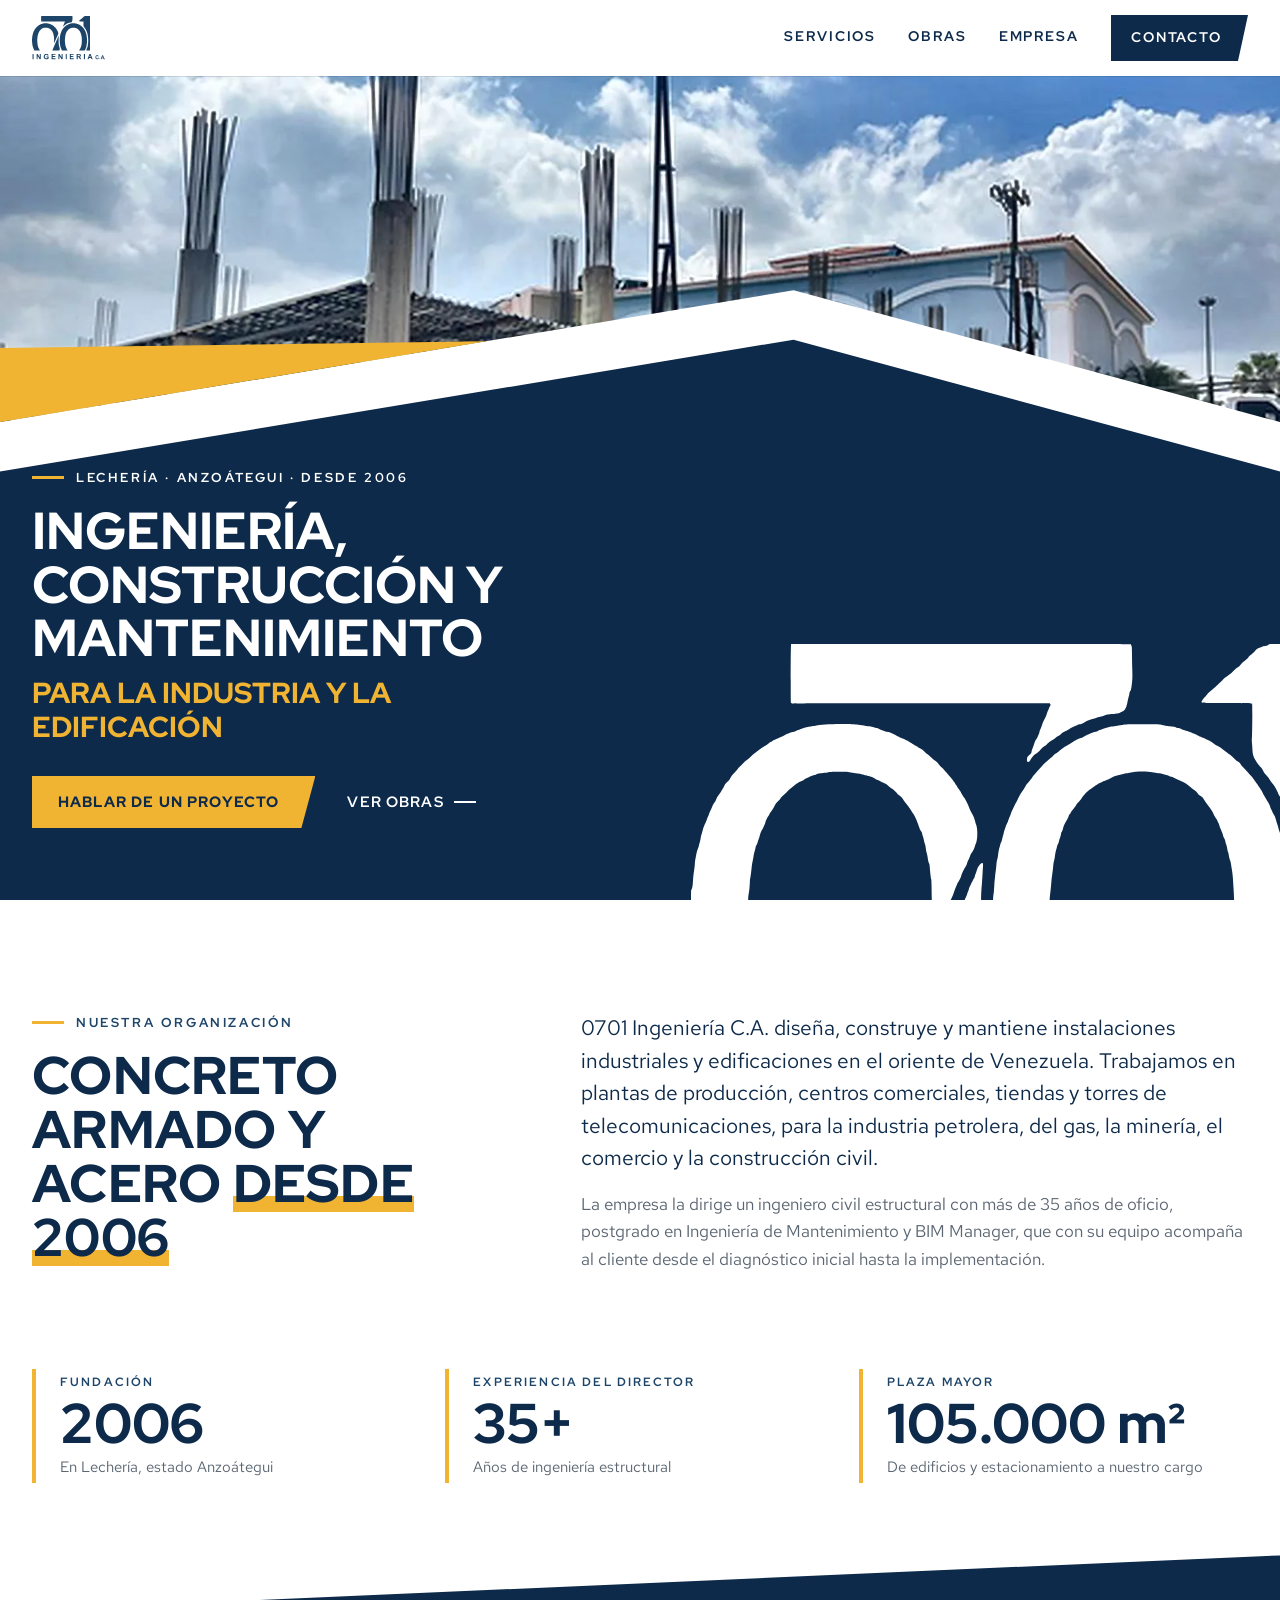
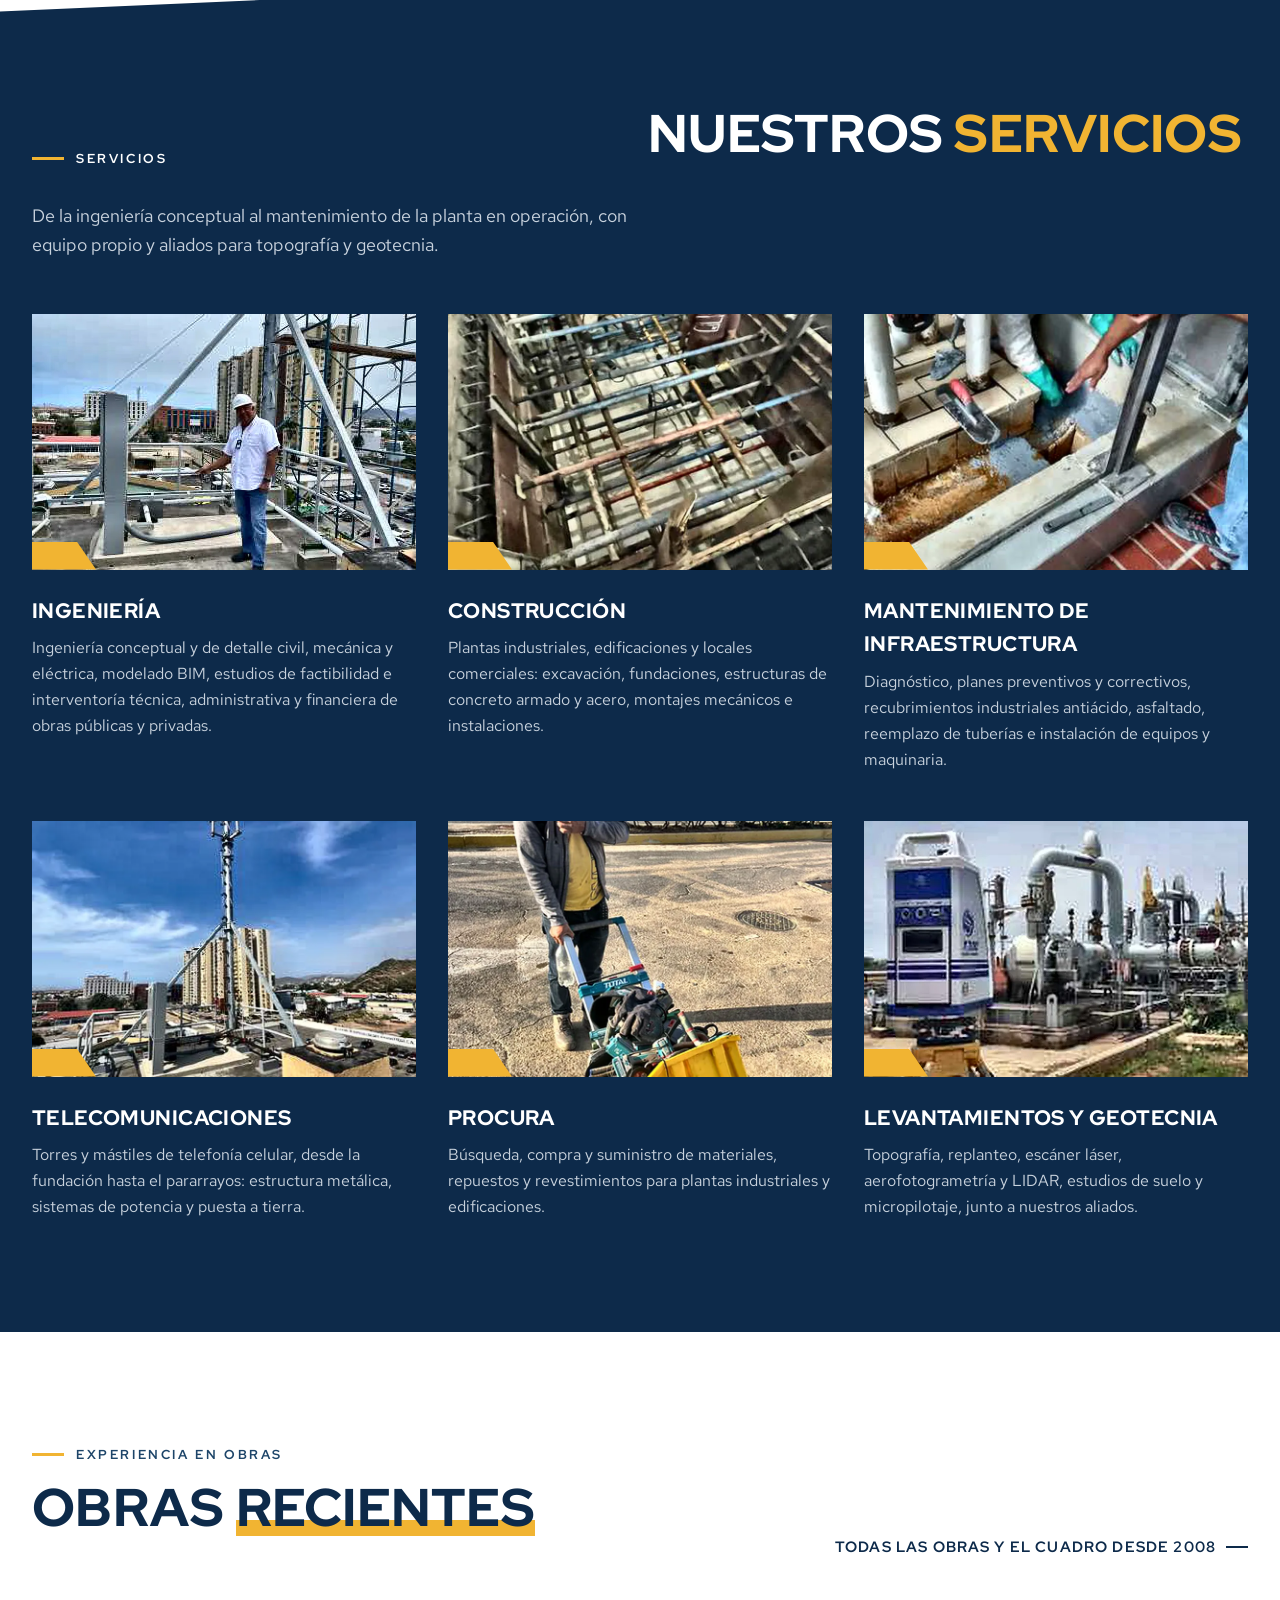
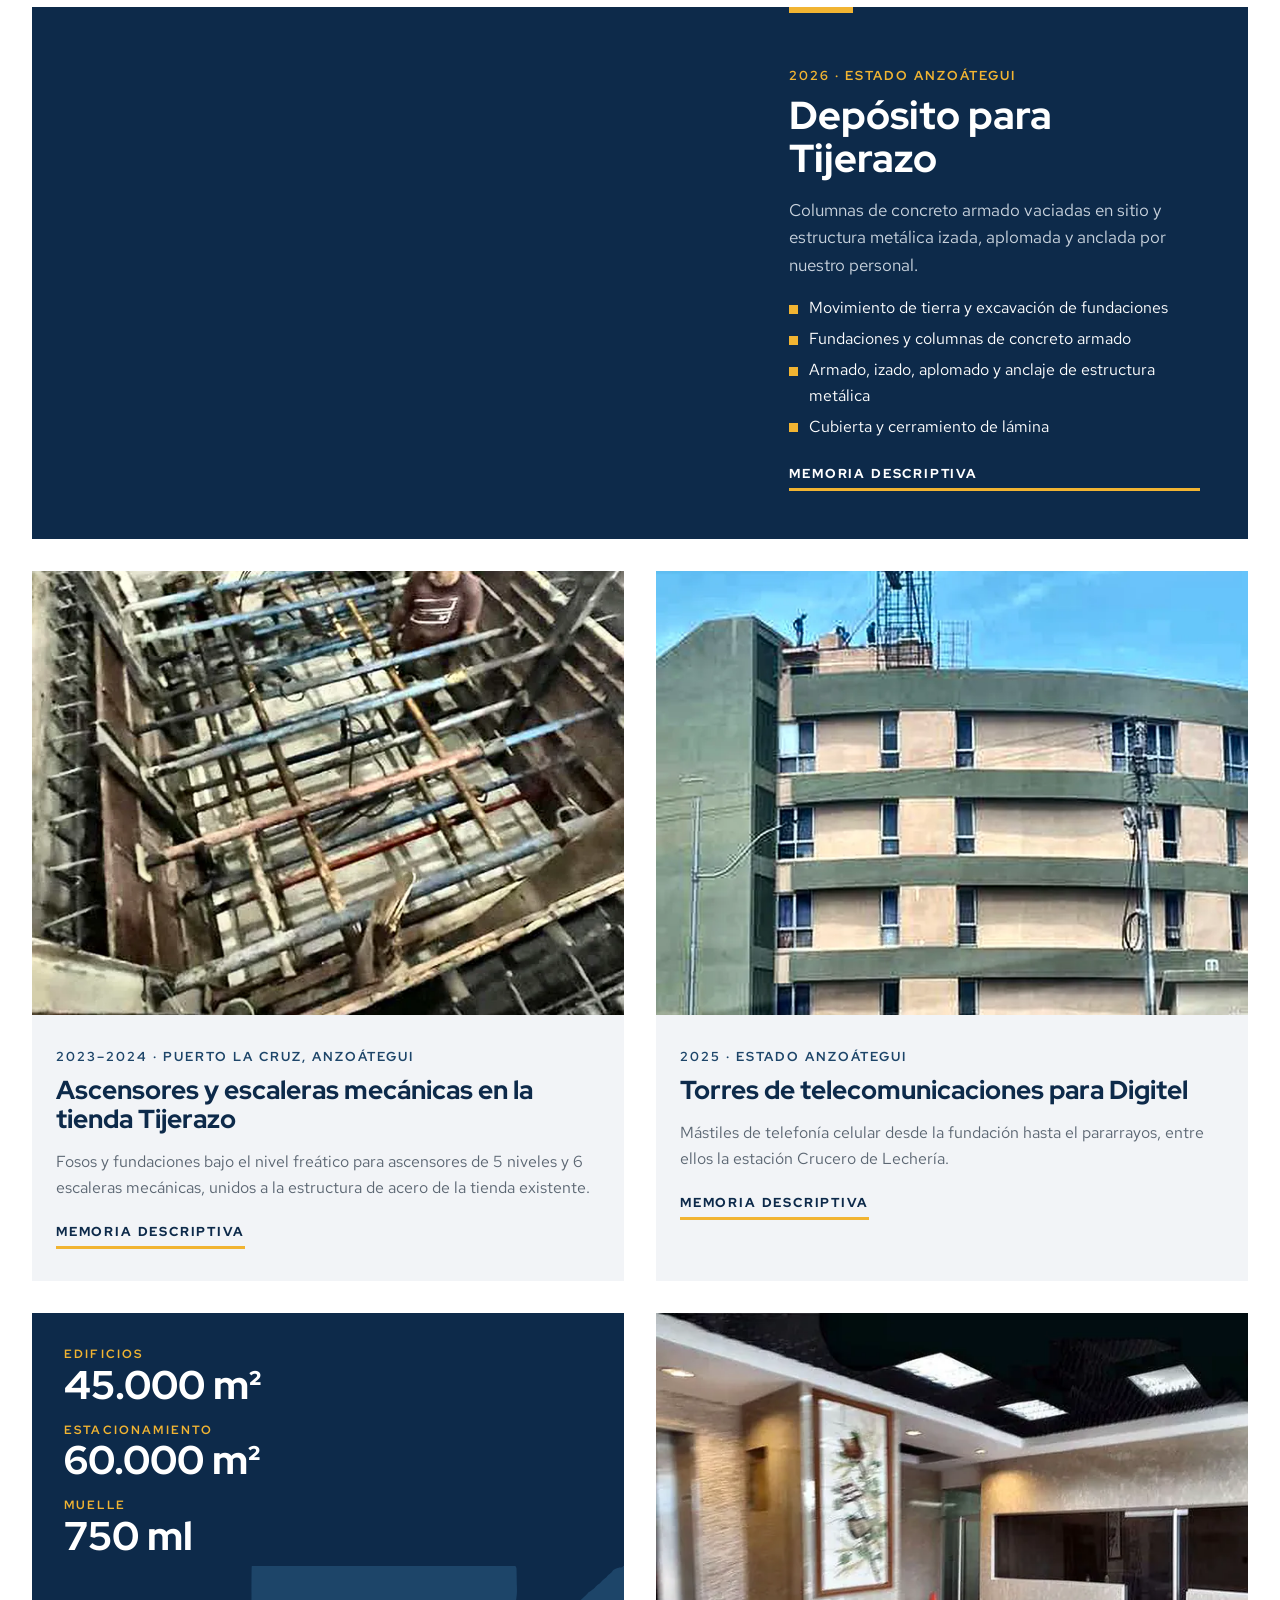
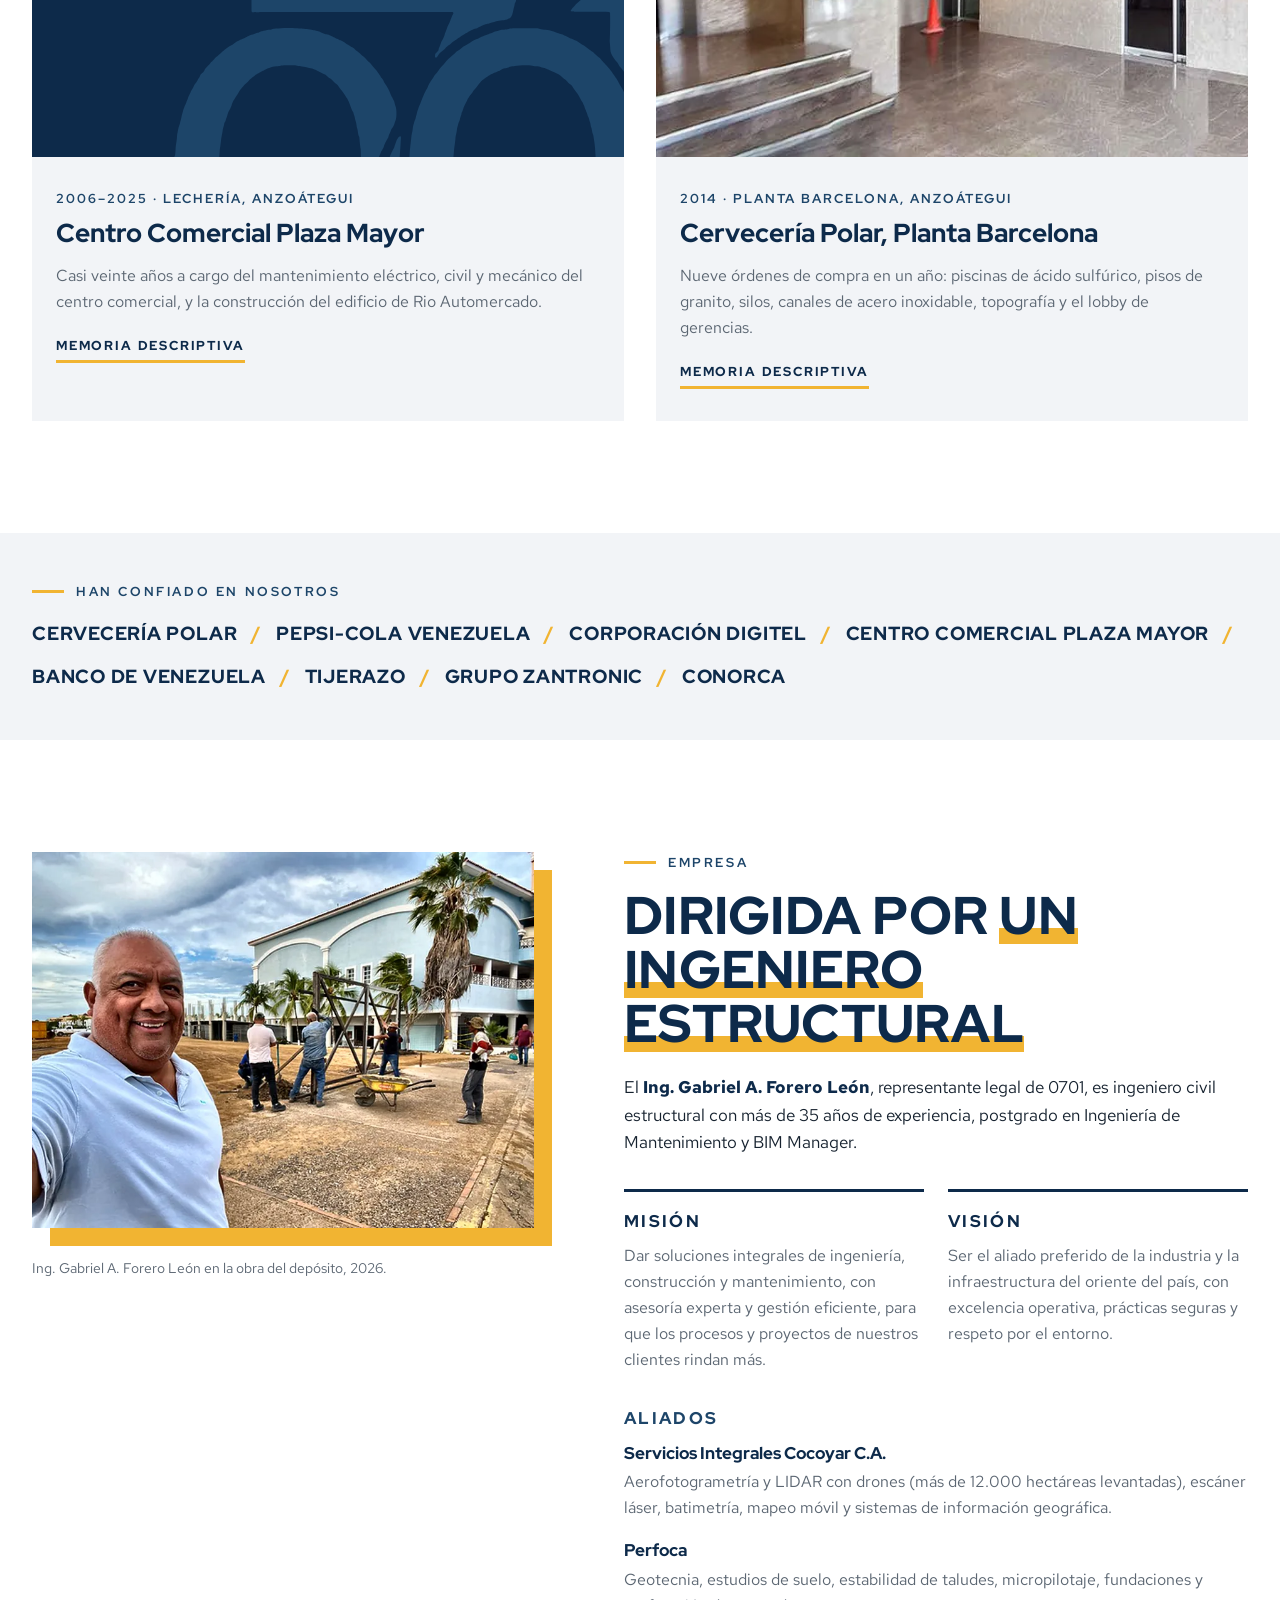
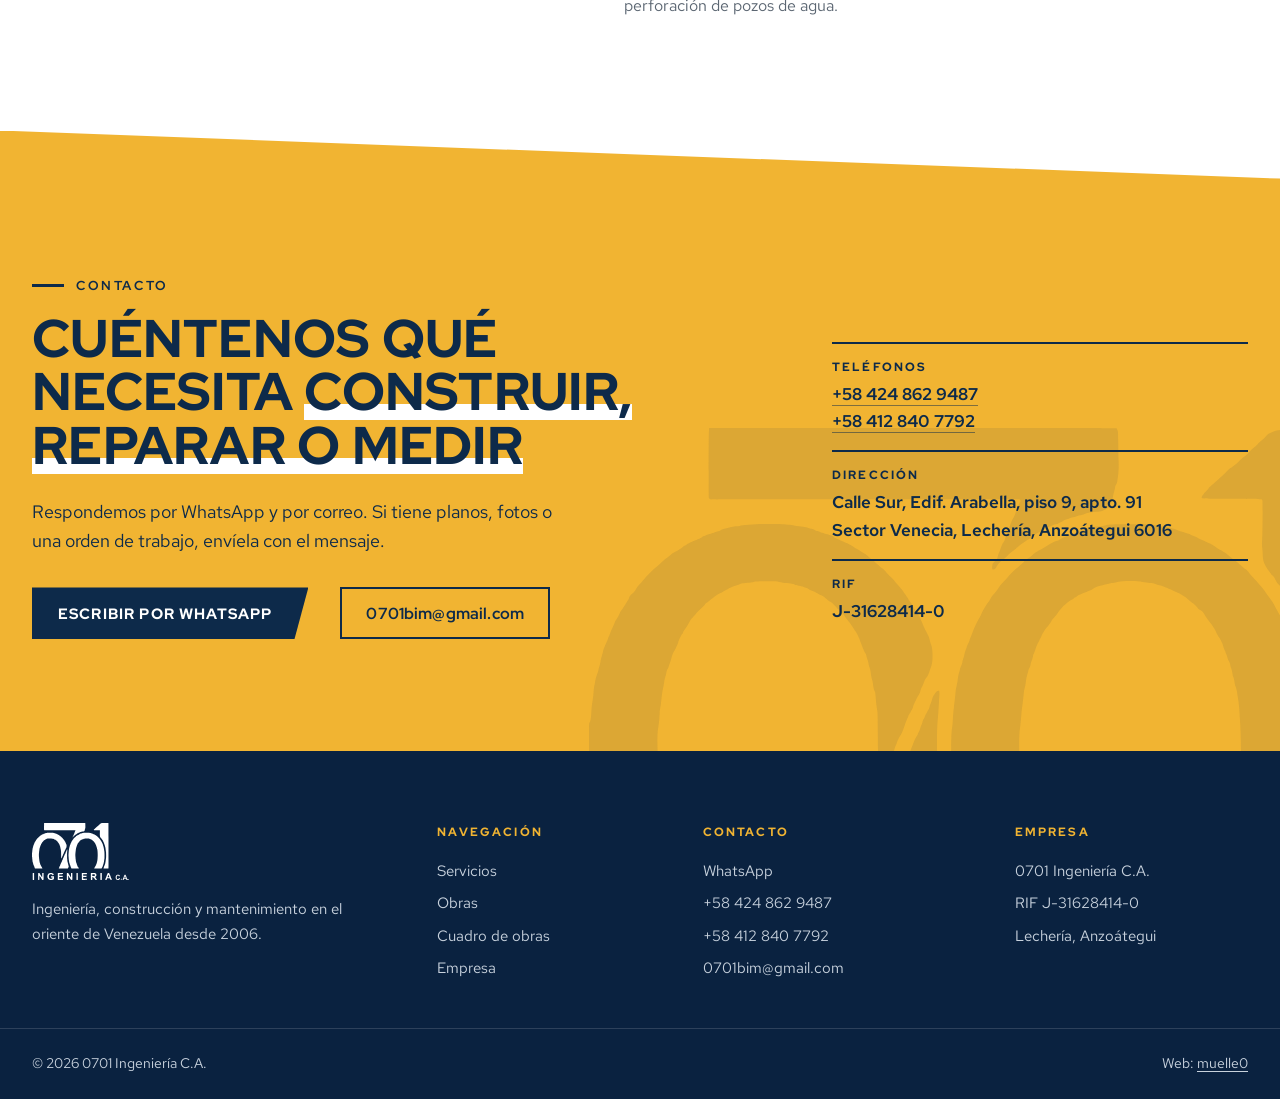
==== commit 574ef4ac: "Rehecho: logo vectorial, Red Hat, fotos tratadas, páginas de obra (rescatado) Co-Authored-By: Claude" ====
--- a/public/index.html
+++ b/public/index.html
@@ -4,299 +4,221 @@
 <meta charset="utf-8">
 <meta name="viewport" content="width=device-width, initial-scale=1">
 <title>0701 Ingeniería C.A. | Ingeniería, construcción y mantenimiento en Anzoátegui</title>
-<meta name="description" content="Empresa de ingeniería, construcción y mantenimiento con sede en Lechería, Anzoátegui, desde 2006. Estructuras de concreto armado y acero, plantas industriales, centros comerciales y torres de telecomunicaciones.">
+<meta name="description" content="Empresa de ingeniería, construcción y mantenimiento con sede en Lechería, Anzoátegui, desde 2006. Concreto armado y acero para plantas industriales, centros comerciales y torres de telecomunicaciones.">
 <meta name="theme-color" content="#0d2a4a">
 <meta property="og:type" content="website">
 <meta property="og:locale" content="es_VE">
-<meta property="og:title" content="0701 Ingeniería C.A.">
-<meta property="og:description" content="Ingeniería, construcción y mantenimiento en el oriente de Venezuela desde 2006.">
+<meta property="og:title" content="0701 Ingeniería C.A. | Ingeniería, construcción y mantenimiento en Anzoátegui">
+<meta property="og:description" content="Empresa de ingeniería, construcción y mantenimiento con sede en Lechería, Anzoátegui, desde 2006. Concreto armado y acero para plantas industriales, centros comerciales y torres de telecomunicaciones.">
 <meta property="og:image" content="img/compartir.jpg">
+<link rel="icon" href="img/favicon.svg" type="image/svg+xml">
 <link rel="icon" href="img/favicon-32.png" sizes="32x32" type="image/png">
 <link rel="apple-touch-icon" href="img/apple-touch-icon.png">
-<link rel="preload" href="fonts/archivo.woff2" as="font" type="font/woff2" crossorigin>
-<link rel="stylesheet" href="css/estilos.css?v=3">
-<script type="application/ld+json">
-{"@context":"https://schema.org","@type":"GeneralContractor","name":"0701 Ingeniería C.A.","taxID":"J-31628414-0","foundingDate":"2006-08","email":"0701bim@gmail.com","telephone":["+58 424-862-9487","+58 412-840-7792"],"founder":{"@type":"Person","name":"Gabriel A. Forero León","jobTitle":"Ingeniero civil estructural"},"address":{"@type":"PostalAddress","streetAddress":"Calle Sur, Edif. Arabella, piso 9, apto. 91, sector Venecia","addressLocality":"Lechería","addressRegion":"Anzoátegui","postalCode":"6016","addressCountry":"VE"},"areaServed":"Anzoátegui, Venezuela"}
-</script>
+<link rel="preload" href="fonts/redhat-display.woff2" as="font" type="font/woff2" crossorigin>
+<link rel="stylesheet" href="css/estilos.css?v=6">
+<script type="application/ld+json">{"@context":"https://schema.org","@type":"GeneralContractor","name":"0701 Ingeniería C.A.","taxID":"J-31628414-0","foundingDate":"2006-08","email":"0701bim@gmail.com","telephone":["+58 424-862-9487","+58 412-840-7792"],"founder":{"@type":"Person","name":"Gabriel A. Forero León","jobTitle":"Ingeniero civil estructural"},"address":{"@type":"PostalAddress","streetAddress":"Calle Sur, Edif. Arabella, piso 9, apto. 91, sector Venecia","addressLocality":"Lechería","addressRegion":"Anzoátegui","postalCode":"6016","addressCountry":"VE"},"areaServed":"Anzoátegui, Venezuela"}</script>
 </head>
 <body>
-<a class="saltar" href="#obras">Saltar al contenido</a>
-
-<header class="cabecera">
-  <div class="cabecera__in">
-    <a class="cabecera__logo" href="#inicio" aria-label="0701 Ingeniería C.A., inicio">
-      <img src="img/logo-azul.png" width="408" height="245" alt="0701 Ingeniería C.A.">
-    </a>
-    <button class="menu-boton" type="button" aria-expanded="false" aria-controls="menu">Menú</button>
-    <nav id="menu" class="menu" aria-label="Principal">
-      <a href="#obras">Obras</a>
+<a class="saltar" href="#contenido">Saltar al contenido</a>
+<header class="cab">
+  <div class="cab__in">
+    <a class="cab__logo" href="" aria-label="0701 Ingeniería C.A., inicio"><svg class="logo" aria-hidden="true" focusable="false" xmlns="http://www.w3.org/2000/svg" viewBox="0 0 408 245"><path fill="currentColor" fill-rule="evenodd" d="M404.69,240.95C404.21,240.86 403.60,240.68 403.34,240.55C402.92,240.35 402.75,240.34 401.69,240.47C399.97,240.67 399.25,240.41 398.86,239.46C398.77,239.24 398.57,238.86 398.41,238.61C398.25,238.37 398.06,237.81 397.99,237.38C397.84,236.43 397.70,236.15 397.34,236.02C397.19,235.96 395.29,235.93 393.12,235.94C388.07,235.96 388.49,235.78 387.95,238.18C387.70,239.24 387.24,240.05 386.71,240.34C386.24,240.60 383.73,240.63 383.27,240.38C382.87,240.17 382.90,239.15 383.33,238.25C383.51,237.87 383.79,237.14 383.95,236.62C384.69,234.24 385.16,233.01 385.56,232.44C386.05,231.72 386.82,229.88 387.02,228.95C387.10,228.60 387.32,228.00 387.52,227.63C387.74,227.19 387.92,226.58 388.01,225.94C388.11,225.23 388.25,224.76 388.51,224.34C388.70,224.02 388.93,223.53 389.00,223.26C389.07,222.99 389.32,222.49 389.55,222.14C389.80,221.77 390.00,221.28 390.06,220.92C390.18,220.13 390.42,219.73 391.05,219.32C391.55,218.99 391.60,218.99 393.21,219.02C395.19,219.07 395.30,219.13 395.81,220.60C396.00,221.13 396.31,221.77 396.52,222.03C396.72,222.29 396.98,222.80 397.08,223.16C397.19,223.52 397.41,224.04 397.57,224.31C397.73,224.59 397.90,225.04 397.95,225.31C398.04,225.81 398.10,226.01 399.02,228.56C399.29,229.32 399.65,230.36 399.82,230.87C400.00,231.43 400.27,231.95 400.49,232.18C400.94,232.64 401.64,234.26 402.07,235.80C402.25,236.43 402.50,237.25 402.64,237.64C402.78,238.03 402.96,238.68 403.04,239.08C403.30,240.40 403.99,239.92 404.00,238.42C404.00,237.84 404.06,237.58 404.26,237.33C404.52,237.00 404.53,237.00 406.26,237.00L408.00,237.00L408.00,239.00L408.00,241.00L407.59,241.00C407.37,241.00 406.82,241.03 406.38,241.06C405.93,241.09 405.17,241.04 404.69,240.95ZM77.12,240.92C76.95,240.89 76.39,240.73 75.88,240.56C75.36,240.40 74.42,240.12 73.78,239.95C72.33,239.56 71.31,238.96 70.18,237.82C69.70,237.34 69.07,236.76 68.79,236.53C68.42,236.24 68.20,235.93 68.01,235.44C67.65,234.47 67.18,233.57 66.55,232.62C66.11,231.97 65.98,231.64 65.87,230.89C65.79,230.38 65.61,229.65 65.47,229.27C65.24,228.66 65.20,228.21 65.15,225.99C65.11,223.50 65.11,223.39 65.42,222.49C65.59,221.98 65.82,221.21 65.93,220.77C66.04,220.33 66.23,219.83 66.35,219.64C66.82,218.96 67.85,217.05 67.99,216.61C68.18,216.02 68.91,215.18 69.49,214.88C69.97,214.63 71.11,213.74 72.15,212.79C72.47,212.49 72.83,212.25 72.94,212.25C73.05,212.25 73.63,212.05 74.22,211.80C75.87,211.12 76.74,211.00 79.99,211.00C82.62,211.00 82.91,211.02 84.05,211.32C85.78,211.77 86.18,211.95 87.33,212.83C87.88,213.25 88.51,213.69 88.71,213.79C89.37,214.13 90.58,215.54 90.81,216.24C90.93,216.59 91.21,217.10 91.44,217.38C92.12,218.19 92.32,219.24 91.90,219.75C91.70,220.00 91.50,220.05 90.29,220.14C89.53,220.20 88.47,220.36 87.94,220.50C86.36,220.90 86.11,220.80 85.93,219.67C85.79,218.82 85.47,218.44 84.29,217.74C83.69,217.39 82.98,216.91 82.71,216.69C82.06,216.13 81.35,215.98 79.44,215.99C77.66,216.00 77.17,216.09 76.58,216.53C76.36,216.70 75.93,216.97 75.62,217.14C74.62,217.69 73.33,218.84 72.78,219.66C72.31,220.36 72.20,220.64 71.93,222.01C71.50,224.17 71.40,226.67 71.68,228.25C71.80,228.90 71.95,229.88 72.01,230.42C72.16,231.63 72.32,231.95 73.14,232.64C73.50,232.94 74.05,233.46 74.37,233.80C76.35,235.93 76.36,235.94 79.75,235.94L82.19,235.94L83.60,235.29C85.98,234.18 86.41,233.66 86.55,231.71C86.68,229.91 86.42,229.79 82.74,229.91C79.72,230.01 79.90,230.16 79.86,227.56C79.83,225.56 79.91,225.18 80.41,225.06C80.56,225.02 83.29,225.00 86.47,225.03C92.23,225.06 92.24,225.06 92.52,225.34C92.79,225.61 92.79,225.62 92.79,230.77C92.79,236.61 92.85,236.28 91.76,237.31C90.91,238.13 89.83,238.84 89.13,239.05C88.80,239.15 88.32,239.34 88.05,239.47C87.78,239.61 86.49,239.99 85.19,240.32L82.81,240.92L80.12,240.95C78.65,240.97 77.30,240.95 77.12,240.92ZM4.19,240.53C3.62,240.43 3.22,240.19 3.11,239.91C3.05,239.73 3.00,233.90 3.00,225.90C3.00,212.45 3.01,212.18 3.25,211.78C3.38,211.56 3.60,211.37 3.72,211.37C6.03,211.30 8.36,211.32 8.54,211.41C9.09,211.67 9.08,211.60 9.01,226.17L8.94,240.04L8.62,240.26C8.37,240.44 7.97,240.49 6.38,240.53C5.31,240.56 4.33,240.56 4.19,240.53ZM27.69,240.56C27.62,240.54 27.35,240.48 27.08,240.44C26.81,240.39 26.46,240.22 26.30,240.06L26.00,239.76L26.00,226.22C26.00,217.20 26.04,212.53 26.13,212.22C26.36,211.40 26.56,211.35 29.10,211.40C31.67,211.44 31.62,211.42 32.02,212.53C32.22,213.07 32.56,213.59 33.23,214.36C33.74,214.94 34.29,215.71 34.44,216.06C34.77,216.80 36.00,218.86 36.49,219.50C36.68,219.74 37.19,220.53 37.62,221.25C38.05,221.97 38.51,222.70 38.63,222.88C38.74,223.05 38.91,223.39 38.98,223.63C39.06,223.88 39.47,224.52 39.88,225.05C40.29,225.59 41.02,226.78 41.50,227.69C41.98,228.60 42.46,229.38 42.55,229.42C42.65,229.45 42.83,229.37 42.95,229.24C43.15,229.02 43.17,228.40 43.21,220.67C43.26,211.85 43.26,211.80 43.84,211.57C44.24,211.41 48.15,211.25 48.40,211.39C49.05,211.74 49.02,211.00 49.00,225.95C49.00,234.80 48.95,239.87 48.87,240.01C48.65,240.43 48.32,240.49 45.99,240.52C42.68,240.56 42.64,240.53 41.23,237.78C40.91,237.15 40.42,236.36 40.14,236.03C39.87,235.71 39.22,234.62 38.71,233.61C37.68,231.58 37.24,230.89 35.56,228.58C35.35,228.30 34.87,227.50 34.51,226.81C34.14,226.12 33.60,225.31 33.32,225.00C33.04,224.68 32.54,224.04 32.21,223.57C31.19,222.13 31.23,221.78 31.21,231.47C31.18,241.09 31.30,240.25 29.95,240.49C29.22,240.62 27.97,240.66 27.69,240.56ZM110.27,240.50C109.50,240.34 109.15,240.07 109.06,239.59C109.02,239.37 109.01,233.07 109.03,225.60L109.06,212.01L109.39,211.68L109.71,211.35L119.55,211.37C126.88,211.38 129.50,211.42 129.85,211.54C130.58,211.78 130.75,212.25 130.75,214.10C130.75,215.54 130.73,215.65 130.46,215.93C130.04,216.35 129.71,216.37 122.44,216.33C118.55,216.31 115.83,216.35 115.66,216.42C115.22,216.60 115.13,217.14 115.10,219.64C115.07,222.18 115.15,222.53 115.81,222.70C115.98,222.74 119.01,222.78 122.54,222.79L128.96,222.81L129.41,223.16L129.86,223.50L129.86,225.37C129.87,227.17 129.85,227.26 129.57,227.59L129.27,227.94L122.44,228.00L115.60,228.06L115.36,228.36C115.13,228.65 115.12,228.85 115.15,231.96C115.19,235.17 115.19,235.25 115.47,235.52L115.75,235.80L122.99,235.77C129.35,235.74 130.27,235.76 130.60,235.93C131.10,236.18 131.12,236.27 131.08,238.24C131.05,239.89 131.04,239.91 130.70,240.21L130.36,240.50L121.40,240.50C116.47,240.50 112.07,240.53 111.62,240.56C111.18,240.59 110.57,240.56 110.27,240.50ZM148.54,240.49C147.87,240.36 147.55,240.19 147.31,239.83C147.14,239.57 147.12,237.92 147.15,225.92C147.19,213.20 147.20,212.28 147.41,211.97C147.71,211.50 148.25,211.40 150.52,211.35L152.48,211.31L152.88,211.69C153.10,211.89 153.61,212.53 154.01,213.10C154.42,213.67 155.00,214.43 155.29,214.80C155.63,215.21 155.89,215.70 155.99,216.07C156.07,216.41 156.27,216.86 156.43,217.06C156.59,217.27 156.83,217.67 156.98,217.96C157.13,218.25 157.39,218.69 157.56,218.95C157.73,219.20 157.94,219.63 158.02,219.91C158.12,220.24 158.37,220.56 158.78,220.91C159.18,221.25 159.50,221.67 159.73,222.18C160.41,223.62 160.51,223.81 160.93,224.42C161.17,224.76 161.52,225.21 161.73,225.42C161.94,225.64 162.35,226.32 162.65,226.94C163.14,227.94 163.75,228.96 164.31,229.69C164.50,229.94 164.50,229.94 164.69,229.69C164.86,229.47 164.88,228.45 164.87,220.86C164.85,211.89 164.85,211.96 165.40,211.57C165.81,211.29 169.34,211.29 169.89,211.57C170.64,211.96 170.61,211.35 170.62,226.10L170.63,239.63L170.33,239.93C169.84,240.42 169.16,240.52 166.86,240.48C164.21,240.43 164.15,240.39 163.06,238.00C162.54,236.88 162.50,236.81 161.82,236.03C161.20,235.32 160.15,233.56 159.94,232.88C159.89,232.70 159.64,232.34 159.39,232.06C159.14,231.79 158.72,231.22 158.45,230.81C157.42,229.24 157.15,228.80 156.94,228.39C156.82,228.15 156.57,227.75 156.38,227.49C156.19,227.23 155.97,226.76 155.88,226.46C155.79,226.15 155.55,225.69 155.34,225.43C154.88,224.87 153.88,223.36 153.88,223.23C153.88,223.18 153.76,223.07 153.61,222.99C153.40,222.88 153.30,222.89 153.14,223.05C152.96,223.24 152.94,224.04 152.93,231.41C152.93,237.41 152.89,239.63 152.78,239.83C152.70,239.97 152.45,240.18 152.22,240.28C151.74,240.50 149.32,240.64 148.54,240.49ZM189.14,240.50C188.38,240.34 188.02,240.07 187.94,239.59C187.90,239.37 187.88,233.07 187.90,225.58L187.94,211.98L188.29,211.68C188.63,211.38 188.70,211.38 190.67,211.38C192.91,211.38 193.14,211.44 193.43,212.17C193.56,212.48 193.60,215.50 193.62,226.07L193.64,239.57L193.38,239.91C193.23,240.09 192.90,240.30 192.65,240.36C191.95,240.54 189.76,240.62 189.14,240.50ZM212.09,240.47C211.28,240.37 210.94,240.22 210.75,239.88C210.67,239.73 210.62,235.67 210.61,228.23C210.61,221.95 210.56,215.88 210.51,214.75C210.41,212.37 210.48,211.96 211.04,211.62C211.42,211.38 211.75,211.38 221.46,211.38C230.40,211.38 231.50,211.40 231.68,211.57C231.94,211.83 231.97,212.04 232.06,213.78C232.13,215.38 232.00,215.98 231.52,216.24C231.35,216.33 229.06,216.35 224.25,216.32C220.32,216.29 217.09,216.32 216.93,216.38C216.32,216.61 216.26,216.88 216.23,219.60L216.20,222.13L216.51,222.44L216.83,222.76L222.59,222.76C225.75,222.76 228.57,222.72 228.84,222.68C229.42,222.59 230.40,222.95 230.61,223.34C230.71,223.53 230.81,226.24 230.76,227.40C230.74,227.91 230.48,227.93 223.40,228.00C216.70,228.06 216.60,228.07 216.39,228.32C216.21,228.55 216.18,228.96 216.19,231.87L216.21,235.16L216.55,235.46L216.89,235.75L224.23,235.76C228.26,235.77 231.70,235.81 231.86,235.86C232.48,236.03 232.68,236.52 232.73,237.94C232.79,239.45 232.66,239.88 232.07,240.24C231.68,240.48 231.38,240.49 222.24,240.53C217.05,240.55 212.48,240.52 212.09,240.47ZM249.64,240.46C249.41,240.37 249.08,240.14 248.92,239.95L248.62,239.60L248.61,226.27C248.60,218.94 248.60,212.75 248.59,212.52C248.58,212.23 248.68,212.01 248.92,211.77L249.26,211.44L256.28,211.40C266.04,211.35 266.78,211.45 269.08,213.09C270.57,214.16 271.08,214.82 271.72,216.49C272.08,217.45 272.25,220.20 272.03,221.63C271.81,223.04 270.94,224.64 269.79,225.77C268.72,226.81 268.47,226.97 267.21,227.38C265.85,227.81 265.81,228.31 267.04,229.47C267.47,229.87 267.95,230.39 268.11,230.63C268.27,230.87 268.71,231.31 269.08,231.62C269.47,231.94 269.85,232.40 270.01,232.73C270.15,233.04 270.40,233.47 270.56,233.68C270.72,233.89 270.94,234.38 271.05,234.76C271.20,235.26 271.47,235.71 271.99,236.33C272.39,236.80 272.81,237.39 272.94,237.63C273.06,237.87 273.34,238.29 273.57,238.57C274.30,239.47 274.26,240.11 273.47,240.36C273.25,240.43 272.11,240.51 270.94,240.53C268.68,240.56 267.61,240.39 267.17,239.90C266.88,239.58 266.03,238.15 265.68,237.40C265.51,237.03 265.10,236.44 264.76,236.08C264.43,235.73 264.03,235.18 263.87,234.88C263.72,234.57 263.44,234.12 263.25,233.88C263.06,233.63 262.81,233.21 262.70,232.94C262.58,232.66 262.27,232.21 262.01,231.94C261.75,231.66 261.39,231.17 261.21,230.85C260.49,229.60 259.31,228.97 257.09,228.68C254.71,228.36 254.80,228.13 254.86,234.31C254.91,239.80 254.88,239.98 254.10,240.30C253.50,240.55 250.19,240.66 249.64,240.46ZM289.78,240.43C289.59,240.35 289.32,240.16 289.19,240.00C288.94,239.73 288.94,239.53 288.91,226.33C288.90,218.96 288.92,212.71 288.96,212.44C289.01,212.17 289.17,211.82 289.33,211.65C289.63,211.36 289.65,211.36 292.01,211.40L294.40,211.44L294.70,211.79L295.00,212.14L295.00,225.92C295.00,240.89 295.04,240.02 294.34,240.40C293.96,240.60 290.25,240.63 289.78,240.43ZM310.39,240.50C309.22,240.25 308.99,239.78 309.56,238.81C309.73,238.52 309.92,237.94 309.99,237.51C310.06,237.09 310.21,236.56 310.32,236.34C310.44,236.12 310.61,235.78 310.71,235.59C310.81,235.40 310.95,234.88 311.01,234.43C311.08,233.91 311.29,233.31 311.56,232.79C311.80,232.33 312.00,231.90 312.00,231.82C312.00,231.74 312.18,231.40 312.39,231.06C312.61,230.72 312.92,230.05 313.08,229.58C313.24,229.11 313.48,228.55 313.62,228.32C313.76,228.10 313.93,227.51 314.00,227.02C314.08,226.44 314.26,225.89 314.50,225.46C314.73,225.05 314.91,224.49 314.99,223.96C315.05,223.49 315.23,222.90 315.37,222.65C315.51,222.40 315.70,222.02 315.78,221.81C315.87,221.61 316.17,220.98 316.46,220.42C316.98,219.41 317.88,217.25 317.88,217.00C317.88,216.62 318.81,214.09 319.17,213.50C319.41,213.12 319.74,212.52 319.92,212.16C320.11,211.80 320.27,211.49 320.28,211.49C320.49,211.39 325.15,211.41 325.51,211.50C326.15,211.68 326.57,212.20 326.67,212.97C326.73,213.41 326.92,213.85 327.32,214.45C327.63,214.93 327.94,215.54 328.02,215.81C328.09,216.08 328.31,216.63 328.51,217.03C328.71,217.42 328.96,218.14 329.06,218.63C329.16,219.11 329.38,219.77 329.54,220.10C329.71,220.42 329.91,220.89 329.99,221.15C330.07,221.40 330.30,221.81 330.50,222.06C330.70,222.31 330.95,222.81 331.07,223.16C331.19,223.52 331.38,223.98 331.50,224.19C331.62,224.39 331.79,224.86 331.86,225.23C331.94,225.59 332.20,226.37 332.44,226.95C332.68,227.53 332.93,228.27 333.01,228.59C333.08,228.92 333.27,229.50 333.44,229.88C333.60,230.25 333.80,230.80 333.87,231.09C333.95,231.38 334.23,231.87 334.49,232.18C335.03,232.80 335.59,234.13 335.99,235.75C336.14,236.33 336.43,237.19 336.64,237.65C337.18,238.85 337.25,239.76 336.85,240.16C336.56,240.45 336.42,240.48 334.93,240.55C333.24,240.64 332.35,240.51 331.69,240.08C331.41,239.89 330.47,238.11 329.81,236.50C329.07,234.70 328.84,234.18 328.72,234.03C328.62,233.90 327.46,233.87 323.18,233.90C317.03,233.94 317.44,233.87 317.05,235.05C316.93,235.40 316.68,235.92 316.48,236.21C316.29,236.50 316.04,237.12 315.93,237.58C315.61,238.95 314.96,240.06 314.33,240.32C313.72,240.57 311.25,240.68 310.39,240.50ZM361.52,240.49C361.02,240.43 360.32,240.29 359.97,240.19C359.62,240.09 359.21,240.00 359.06,240.00C358.91,240.00 358.60,239.86 358.36,239.69C358.13,239.52 357.64,239.21 357.28,238.99C356.01,238.24 355.44,237.60 354.69,236.11C354.14,235.00 353.98,234.54 353.88,233.77C353.82,233.24 353.67,232.33 353.56,231.75C353.21,229.90 353.19,228.94 353.50,227.76C353.64,227.18 353.82,226.23 353.89,225.65C353.97,224.91 354.12,224.36 354.38,223.83C354.58,223.41 354.75,222.95 354.75,222.81C354.75,222.17 355.44,221.53 357.25,220.51C357.66,220.27 358.29,219.84 358.63,219.54C359.33,218.95 359.56,218.87 361.60,218.49C362.97,218.23 363.03,218.23 364.22,218.44C366.00,218.76 367.23,219.09 367.56,219.34C367.71,219.46 368.16,219.80 368.55,220.10C369.50,220.82 370.54,222.10 371.14,223.29C371.88,224.74 371.84,224.78 369.34,225.32C367.47,225.73 367.35,225.70 366.81,224.54C366.38,223.61 366.12,223.33 365.11,222.74C363.52,221.78 362.12,221.83 360.32,222.91C359.45,223.43 359.43,223.45 358.77,224.78L358.10,226.12L357.97,227.98C357.78,230.75 357.97,233.15 358.45,233.96C358.64,234.29 358.92,234.79 359.06,235.06C359.39,235.71 359.88,236.02 361.29,236.49C362.99,237.06 363.62,237.03 364.94,236.30C366.32,235.56 366.87,234.85 366.87,233.85C366.88,233.18 368.08,232.52 368.88,232.75C369.12,232.82 369.79,232.96 370.38,233.06C371.48,233.26 371.75,233.43 371.75,233.95C371.75,234.22 370.79,236.22 370.35,236.88C370.23,237.05 370.05,237.44 369.94,237.75C369.66,238.52 369.47,238.70 368.12,239.37C366.15,240.36 363.83,240.75 361.52,240.49ZM375.81,239.88C375.36,239.70 375.28,239.47 375.19,238.10L375.10,236.75L375.48,236.38L375.86,236.00L377.34,236.00C379.34,236.00 379.35,236.00 379.33,238.04C379.31,239.98 379.28,240.00 377.39,239.99C376.66,239.99 375.95,239.94 375.81,239.88ZM394.50,231.99C395.37,231.80 395.58,231.49 395.33,230.73C395.23,230.43 395.06,229.83 394.95,229.40C394.84,228.96 394.62,228.37 394.45,228.09C394.29,227.80 394.06,227.24 393.95,226.85C393.59,225.58 392.77,224.98 392.32,225.66C392.22,225.81 392.08,226.32 392.00,226.79C391.93,227.27 391.73,227.92 391.57,228.24C391.28,228.80 390.81,230.35 390.67,231.19C390.57,231.75 390.86,231.92 391.99,232.01C393.57,232.13 393.84,232.13 394.50,231.99ZM325.99,228.89C326.51,228.75 326.57,228.48 326.27,227.77C326.12,227.43 326.00,226.96 326.00,226.74C326.00,226.52 325.81,225.92 325.57,225.39C325.33,224.87 325.07,224.04 324.99,223.56C324.91,223.08 324.69,222.38 324.49,222.00C324.30,221.62 324.08,221.06 324.00,220.75C323.66,219.47 323.22,219.14 322.63,219.73C322.40,219.96 322.25,220.30 322.14,220.85C322.06,221.28 321.82,222.03 321.61,222.52C321.40,223.01 321.15,223.81 321.05,224.30C320.95,224.79 320.72,225.47 320.54,225.81C320.19,226.49 319.75,227.94 319.75,228.44C319.75,228.65 319.84,228.80 320.03,228.87C320.35,229.00 325.53,229.02 325.99,228.89ZM263.58,223.66C265.58,222.62 265.70,222.50 266.09,221.20C266.42,220.08 266.22,218.41 265.65,217.65C265.33,217.23 263.63,216.65 262.12,216.44C261.07,216.29 256.00,216.24 255.23,216.36C255.18,216.37 255.08,216.58 255.00,216.82C254.82,217.35 254.73,223.04 254.89,223.47C255.08,223.97 255.39,224.00 259.33,223.96C262.81,223.92 263.13,223.90 263.58,223.66ZM13.45,192.57C12.70,192.29 12.38,191.89 12.11,190.86C11.97,190.35 11.72,189.73 11.54,189.48C11.20,188.98 10.89,188.21 10.88,187.84C10.88,187.72 10.71,187.28 10.50,186.87C10.29,186.46 10.03,185.75 9.93,185.28C9.82,184.82 9.63,184.32 9.50,184.19C9.20,183.86 9.00,183.33 9.00,182.84C9.00,182.62 8.85,182.13 8.67,181.75C8.49,181.37 8.22,180.66 8.07,180.18C7.90,179.63 7.60,179.05 7.28,178.65C6.96,178.24 6.72,177.78 6.64,177.40C6.57,177.07 6.41,176.55 6.28,176.25C6.15,175.94 6.00,175.44 5.95,175.13C5.90,174.83 5.70,174.20 5.49,173.73C5.26,173.21 5.07,172.48 4.99,171.85C4.92,171.25 4.73,170.52 4.54,170.12C4.37,169.75 4.12,168.86 3.99,168.15C3.86,167.45 3.59,166.49 3.38,166.02C3.18,165.55 2.95,164.75 2.87,164.24C2.79,163.73 2.59,162.87 2.42,162.32C2.19,161.56 2.09,160.85 2.00,159.32C1.89,157.46 1.66,155.42 1.19,152.12C1.09,151.40 0.98,149.86 0.94,148.69C0.86,146.00 0.62,144.40 0.26,144.11C0.00,143.90 0.00,143.86 0.00,134.81C0.00,126.03 0.01,125.72 0.24,125.42C0.63,124.93 0.87,123.53 1.00,121.09C1.14,118.62 1.24,117.67 1.61,115.56C1.74,114.81 1.89,113.46 1.94,112.56C1.98,111.67 2.13,110.46 2.25,109.88C2.38,109.29 2.57,108.28 2.68,107.62C2.85,106.53 3.32,104.97 3.80,103.85C3.91,103.59 4.00,103.24 4.00,103.06C4.00,102.89 4.17,102.24 4.37,101.62C4.57,101.01 4.80,100.05 4.88,99.50C4.95,98.94 5.18,97.94 5.39,97.27C5.60,96.61 5.87,95.60 6.00,95.04C6.13,94.48 6.35,93.79 6.49,93.51C6.63,93.24 6.75,92.93 6.75,92.84C6.75,92.74 7.03,92.11 7.37,91.43C7.71,90.74 8.05,89.91 8.14,89.56C8.22,89.22 8.44,88.66 8.63,88.31C8.82,87.97 9.02,87.50 9.06,87.27C9.15,86.84 9.66,85.67 10.44,84.06C10.67,83.58 10.93,82.96 11.01,82.69C11.09,82.41 11.36,81.91 11.62,81.56C12.27,80.69 12.73,79.86 13.00,79.06C13.13,78.68 13.39,78.17 13.58,77.91C13.77,77.65 14.13,77.16 14.39,76.81C14.64,76.47 15.14,75.68 15.50,75.06C15.86,74.44 16.28,73.76 16.45,73.54C16.61,73.33 16.86,72.85 17.00,72.47C17.29,71.69 17.69,71.12 18.20,70.73C19.01,70.12 19.54,69.52 19.90,68.81C20.50,67.63 20.94,67.06 22.34,65.64C23.06,64.91 23.79,64.08 23.96,63.78C24.13,63.49 24.48,63.10 24.74,62.91C24.99,62.72 25.75,61.97 26.41,61.25C27.08,60.53 27.78,59.83 27.98,59.69C28.81,59.09 30.28,57.82 31.02,57.05C31.45,56.60 32.25,55.92 32.78,55.55C33.31,55.18 34.24,54.47 34.84,53.99C35.44,53.50 36.19,52.98 36.50,52.83C37.75,52.21 39.23,51.26 39.94,50.62C40.14,50.43 40.57,50.15 40.88,50.00C41.18,49.85 41.52,49.65 41.62,49.56C41.82,49.39 44.04,48.35 45.31,47.83C47.24,47.04 47.69,46.83 48.21,46.43C48.52,46.19 48.85,46.00 48.95,46.00C49.05,46.00 49.53,45.80 50.01,45.55C50.63,45.23 51.15,45.07 51.84,44.98C52.54,44.89 53.03,44.73 53.56,44.44C53.98,44.22 54.59,43.99 54.93,43.94C55.31,43.89 55.76,43.71 56.06,43.49C56.34,43.29 56.84,43.08 57.19,43.01C57.53,42.94 58.35,42.75 59.00,42.57C60.49,42.18 62.23,41.88 63.01,41.88C63.35,41.88 63.83,41.79 64.09,41.69C65.55,41.11 73.55,40.69 79.50,40.88C83.96,41.02 84.40,41.06 87.31,41.50C88.62,41.71 90.34,41.96 91.14,42.06C91.94,42.16 92.95,42.38 93.39,42.55C93.83,42.71 94.48,42.89 94.83,42.93C95.24,42.99 95.72,43.18 96.14,43.45C96.51,43.68 96.94,43.88 97.11,43.88C97.27,43.88 97.83,44.07 98.36,44.31C98.88,44.54 99.70,44.80 100.16,44.87C100.63,44.95 101.31,45.12 101.66,45.27C102.02,45.41 102.67,45.66 103.11,45.82C103.55,45.98 104.06,46.25 104.24,46.43C104.42,46.60 104.80,46.82 105.08,46.92C105.37,47.02 105.82,47.25 106.08,47.42C106.35,47.59 106.82,47.80 107.12,47.88C107.43,47.96 108.05,48.22 108.49,48.45C108.93,48.68 109.34,48.87 109.40,48.88C109.69,48.88 112.06,50.16 112.59,50.60C112.92,50.88 113.61,51.31 114.12,51.57C114.64,51.82 115.26,52.19 115.51,52.39C115.76,52.58 116.52,53.05 117.20,53.44C118.06,53.93 118.62,54.35 119.05,54.84C119.40,55.22 120.04,55.77 120.49,56.06C120.94,56.35 121.99,57.22 122.81,57.99C123.64,58.77 124.61,59.59 124.97,59.83C125.35,60.08 126.01,60.73 126.56,61.41C127.07,62.04 127.84,62.84 128.26,63.19C128.68,63.53 129.24,64.10 129.50,64.45C130.30,65.52 131.53,66.95 132.73,68.23C133.10,68.62 133.55,69.19 133.72,69.50C133.90,69.81 134.23,70.29 134.45,70.56C134.66,70.84 134.91,71.20 135.00,71.36C135.08,71.52 135.34,71.91 135.58,72.21C135.81,72.52 136.00,72.84 136.00,72.92C136.00,73.01 136.19,73.30 136.41,73.57C137.22,74.54 137.78,75.39 138.02,76.04C138.16,76.39 138.37,76.80 138.49,76.94C138.62,77.08 138.86,77.45 139.05,77.76C139.23,78.08 139.49,78.44 139.63,78.57C139.95,78.86 141.81,82.53 142.00,83.26C142.08,83.55 142.34,84.17 142.57,84.63C142.81,85.09 143.00,85.52 143.00,85.59C143.00,85.66 143.15,85.93 143.33,86.20C143.52,86.47 143.77,86.96 143.90,87.29C144.02,87.61 144.27,88.09 144.44,88.35C144.62,88.62 144.87,89.37 145.05,90.13C145.21,90.85 145.50,91.78 145.67,92.20C146.54,94.25 146.47,99.98 145.56,101.97C145.39,102.35 145.16,102.98 145.06,103.37C144.81,104.34 144.10,105.87 143.66,106.39C143.11,107.04 142.95,107.34 142.46,108.66C142.21,109.33 141.84,110.17 141.63,110.53C141.43,110.89 141.18,111.57 141.07,112.05C140.96,112.52 140.70,113.17 140.50,113.49C139.54,114.98 138.16,117.85 138.01,118.71C137.92,119.16 137.71,119.65 137.44,120.05C137.20,120.40 137.00,120.75 137.00,120.82C137.00,120.90 136.80,121.23 136.56,121.57C136.32,121.91 136.06,122.38 135.99,122.62C135.91,122.87 135.65,123.50 135.41,124.05C135.17,124.59 134.69,125.85 134.35,126.86C133.68,128.85 132.95,130.50 132.46,131.15C132.11,131.62 131.17,133.57 131.05,134.09C131.00,134.28 130.78,134.80 130.56,135.25C130.34,135.70 130.10,136.42 130.02,136.85C129.95,137.28 129.78,137.79 129.65,137.97C129.51,138.16 129.21,138.71 128.98,139.19C128.74,139.67 128.25,140.64 127.89,141.36C127.53,142.07 127.15,143.00 127.04,143.42C126.93,143.84 126.68,144.50 126.49,144.88C126.29,145.26 126.07,145.88 126.00,146.25C125.78,147.42 124.15,150.12 123.60,150.22C123.12,150.32 123.11,150.05 123.06,139.02C123.01,126.88 122.91,120.89 122.74,120.25C122.55,119.56 122.12,115.97 122.01,114.16C121.91,112.74 121.86,112.43 121.59,111.97C121.30,111.48 121.09,110.46 120.81,108.31C120.76,107.97 120.59,107.27 120.42,106.75C120.26,106.23 120.06,105.20 119.99,104.45C119.90,103.52 119.74,102.78 119.49,102.09C119.28,101.54 119.06,100.66 118.98,100.14C118.90,99.62 118.69,98.79 118.49,98.31C118.30,97.82 118.11,97.17 118.06,96.85C117.98,96.31 117.88,96.11 117.33,95.34C117.21,95.16 116.97,94.66 116.81,94.23C116.42,93.15 115.59,90.96 115.26,90.12C114.85,89.07 114.00,87.36 113.64,86.88C113.46,86.64 112.97,85.88 112.54,85.19C111.62,83.70 110.51,82.15 109.80,81.38C109.52,81.07 109.07,80.47 108.81,80.06C107.90,78.62 107.24,77.88 106.36,77.30C105.89,76.98 105.50,76.68 105.50,76.63C105.50,76.43 103.44,74.35 103.01,74.12C102.35,73.76 101.39,73.05 100.74,72.44C99.98,71.73 99.31,71.31 98.56,71.06C98.22,70.94 97.85,70.77 97.75,70.68C97.41,70.39 95.13,69.26 94.70,69.18C94.47,69.14 93.99,68.89 93.64,68.63C93.27,68.34 92.74,68.09 92.35,68.00C91.99,67.91 91.29,67.68 90.80,67.48C90.30,67.28 89.50,67.07 88.98,67.01C88.47,66.96 87.88,66.82 87.67,66.71C87.06,66.40 85.74,66.14 84.09,66.01C83.25,65.94 81.84,65.74 80.96,65.56C79.37,65.23 79.31,65.23 75.15,65.29C71.86,65.33 70.76,65.39 70.12,65.54C69.68,65.65 68.47,65.83 67.44,65.94C65.02,66.20 64.44,66.32 63.92,66.64C63.69,66.78 63.10,66.95 62.62,67.02C61.78,67.13 59.98,67.94 58.98,68.64C58.80,68.77 58.60,68.88 58.53,68.88C58.47,68.88 58.03,69.13 57.56,69.44C57.08,69.75 56.65,70.00 56.60,70.00C56.24,70.00 54.06,71.22 53.38,71.80C52.57,72.48 50.70,73.97 50.06,74.42C49.88,74.55 49.54,74.92 49.30,75.24C49.07,75.57 48.25,76.39 47.49,77.06C46.73,77.73 45.91,78.57 45.69,78.92C45.46,79.27 44.84,79.98 44.31,80.50C43.62,81.18 43.23,81.68 42.92,82.31C42.31,83.55 41.38,85.07 40.48,86.25C40.30,86.49 40.09,86.89 40.01,87.14C39.93,87.39 39.75,87.70 39.61,87.82C39.28,88.12 38.16,90.46 38.00,91.20C37.93,91.51 37.71,92.09 37.52,92.48C37.32,92.87 37.13,93.33 37.08,93.51C37.04,93.69 36.80,94.14 36.55,94.50C35.89,95.46 35.39,96.66 35.11,97.94C34.97,98.56 34.72,99.37 34.55,99.74C34.38,100.12 34.16,100.80 34.05,101.27C33.94,101.73 33.76,102.24 33.63,102.40C33.24,102.91 33.12,103.24 32.94,104.25C32.84,104.80 32.62,105.63 32.46,106.10C32.29,106.56 32.09,107.46 32.01,108.10C31.93,108.73 31.71,110.00 31.51,110.91C31.31,111.82 31.08,113.18 31.01,113.94C30.71,116.95 30.38,119.47 30.25,119.82C30.17,120.02 30.08,120.92 30.06,121.81C30.00,123.76 29.68,126.91 29.43,127.91C28.97,129.76 29.10,141.37 29.62,144.25C29.78,145.17 30.13,149.35 30.13,150.43C30.13,150.90 30.21,151.77 30.31,152.36C30.59,154.01 30.99,157.31 31.07,158.56C31.11,159.18 31.22,159.91 31.31,160.19C31.49,160.70 31.92,162.96 32.06,164.06C32.10,164.41 32.24,165.08 32.38,165.56C32.51,166.04 32.76,167.03 32.94,167.75C33.12,168.47 33.40,169.37 33.56,169.75C33.73,170.13 33.96,170.80 34.07,171.25C34.17,171.70 34.42,172.48 34.62,173.00C34.81,173.52 35.01,174.29 35.06,174.72C35.13,175.29 35.24,175.61 35.46,175.88C35.64,176.09 35.85,176.51 35.95,176.83C36.04,177.14 36.49,177.99 36.95,178.70C37.40,179.41 37.88,180.33 38.01,180.74C38.14,181.15 38.38,181.70 38.54,181.96C38.71,182.22 38.92,182.66 39.01,182.94C39.17,183.47 39.87,184.49 41.03,185.89C41.56,186.53 41.80,186.96 42.00,187.59C42.14,188.06 42.42,188.66 42.63,188.93C42.83,189.20 43.00,189.49 43.00,189.57C43.00,189.66 43.20,190.10 43.44,190.55C44.02,191.66 44.01,192.16 43.40,192.39C43.21,192.46 37.96,192.53 30.20,192.57C23.11,192.60 16.55,192.65 15.62,192.68C14.35,192.73 13.82,192.70 13.45,192.57ZM113.88,192.66C113.57,192.55 113.25,192.23 113.25,192.03C113.25,191.82 113.68,190.78 114.39,189.28C114.66,188.72 114.94,187.96 115.00,187.60C115.07,187.24 115.49,186.16 115.93,185.19C116.36,184.23 116.79,183.21 116.88,182.94C116.97,182.66 117.20,182.20 117.40,181.90C117.60,181.61 117.87,181.07 118.00,180.69C118.13,180.32 118.37,179.77 118.54,179.47C118.71,179.18 118.88,178.77 118.93,178.56C118.98,178.36 119.20,177.77 119.43,177.25C119.65,176.73 119.90,176.00 119.98,175.61C120.07,175.22 120.29,174.66 120.48,174.36C120.67,174.06 120.90,173.62 120.99,173.38C121.09,173.13 121.32,172.68 121.50,172.38C121.69,172.07 121.92,171.59 122.00,171.31C122.09,171.04 122.32,170.53 122.51,170.19C122.71,169.84 122.90,169.32 122.95,169.02C123.00,168.73 123.17,168.31 123.33,168.09C123.49,167.87 123.75,167.41 123.91,167.06C124.08,166.72 124.36,166.23 124.53,165.97C124.71,165.71 124.92,165.21 124.99,164.87C125.06,164.53 125.29,163.96 125.49,163.59C125.69,163.23 125.95,162.57 126.07,162.12C126.19,161.68 126.42,161.06 126.57,160.75C126.72,160.44 126.96,159.81 127.10,159.36C127.40,158.41 128.01,157.13 128.46,156.53C128.93,155.90 129.52,154.51 130.30,152.19C130.69,151.02 131.20,149.75 131.43,149.38C131.66,149.00 131.91,148.46 132.00,148.19C132.08,147.91 132.29,147.48 132.45,147.22C132.62,146.96 132.87,146.46 133.01,146.11C133.15,145.75 133.39,145.23 133.56,144.95C133.72,144.67 133.91,144.13 133.99,143.75C134.07,143.37 134.29,142.78 134.49,142.44C134.68,142.09 134.93,141.43 135.05,140.95C135.26,140.11 135.96,138.67 136.64,137.69C136.83,137.41 137.25,136.48 137.56,135.62C138.39,133.39 138.99,132.02 139.45,131.38C139.66,131.07 139.89,130.67 139.94,130.50C139.99,130.33 140.22,129.82 140.44,129.38C140.67,128.93 140.95,128.23 141.06,127.82C141.18,127.41 141.38,126.86 141.51,126.60C141.64,126.34 141.84,125.75 141.95,125.28C142.05,124.82 142.28,124.22 142.46,123.95C142.63,123.69 142.88,123.16 143.01,122.79C143.14,122.42 143.35,121.96 143.49,121.76C143.63,121.56 143.86,121.14 144.00,120.81C144.14,120.48 144.39,120.06 144.55,119.87C144.73,119.65 144.90,119.22 144.98,118.77C145.05,118.36 145.25,117.74 145.43,117.40C145.60,117.05 145.86,116.33 146.00,115.79C146.52,113.87 147.91,111.87 148.74,111.88C149.08,111.88 149.12,111.92 149.19,112.43C149.24,112.74 149.24,113.26 149.21,113.59C149.17,113.92 149.08,115.37 149.00,116.81C148.93,118.26 148.79,120.48 148.69,121.75C148.23,127.41 148.20,128.23 148.20,137.38C148.19,146.77 148.24,148.23 148.70,152.44C148.80,153.33 148.94,155.16 149.01,156.50C149.08,157.87 149.23,159.27 149.34,159.69C149.64,160.87 149.85,161.97 150.00,163.25C150.10,164.09 150.26,164.71 150.56,165.38C150.78,165.89 151.01,166.63 151.05,167.02C151.09,167.41 151.23,167.97 151.36,168.27C151.59,168.82 151.92,170.37 152.07,171.62C152.11,172.00 152.32,172.74 152.52,173.27C152.72,173.79 152.93,174.58 152.99,175.02C153.04,175.45 153.27,176.42 153.49,177.16C153.71,177.91 154.00,179.00 154.13,179.60C154.26,180.20 154.48,181.03 154.63,181.44C154.79,181.90 154.92,182.65 154.96,183.38C155.03,184.54 155.02,184.57 154.60,185.39C154.36,185.84 154.10,186.47 154.02,186.80C153.94,187.12 153.49,188.13 153.02,189.04C152.56,189.96 152.08,190.96 151.96,191.27C151.84,191.58 151.62,191.90 151.47,191.98C150.62,192.41 151.13,192.40 129.94,192.57C124.58,192.61 118.81,192.66 117.12,192.68C115.44,192.71 113.98,192.70 113.88,192.66ZM263.55,192.63C262.87,192.47 262.84,192.41 262.92,191.51C263.00,190.56 263.69,189.05 264.48,188.10C264.74,187.78 265.06,187.25 265.18,186.92C265.31,186.59 265.74,185.75 266.14,185.05C266.54,184.36 266.94,183.60 267.02,183.36C267.10,183.13 267.48,182.49 267.88,181.94C268.27,181.39 268.72,180.69 268.88,180.38C269.03,180.07 269.29,179.62 269.45,179.38C269.61,179.14 269.83,178.69 269.94,178.38C270.04,178.07 270.29,177.57 270.49,177.26C270.69,176.94 270.91,176.39 270.99,176.02C271.13,175.36 271.40,174.71 272.45,172.56C272.75,171.94 273.00,171.34 273.00,171.23C273.00,171.11 273.20,170.39 273.44,169.62C273.68,168.85 273.94,167.82 274.01,167.34C274.09,166.85 274.28,166.05 274.44,165.57C274.60,165.08 274.79,164.15 274.87,163.50C275.02,162.27 275.39,160.83 275.72,160.19C275.84,159.96 275.96,159.27 276.01,158.44C276.07,157.68 276.25,156.33 276.42,155.44C276.81,153.35 276.98,151.39 277.06,147.81C277.10,146.23 277.19,144.63 277.25,144.25C277.71,141.62 277.68,132.36 277.20,124.69C277.09,122.90 276.94,120.65 276.88,119.69C276.82,118.72 276.60,116.84 276.39,115.50C276.18,114.16 275.94,112.64 275.86,112.12C275.79,111.61 275.56,110.80 275.36,110.33C275.13,109.78 274.95,109.07 274.87,108.36C274.76,107.35 274.51,106.38 274.24,105.86C274.18,105.75 274.05,105.09 273.95,104.40C273.84,103.71 273.62,102.81 273.46,102.41C273.29,102.01 273.11,101.43 273.07,101.12C272.94,100.29 272.76,99.77 272.36,99.15C272.17,98.85 271.92,98.20 271.82,97.72C271.71,97.24 271.48,96.58 271.31,96.24C271.14,95.91 271.00,95.55 271.00,95.46C271.00,95.36 270.83,94.95 270.62,94.55C270.42,94.14 270.14,93.38 270.00,92.85C269.87,92.32 269.67,91.75 269.57,91.59C269.46,91.42 269.24,90.94 269.07,90.52C268.90,90.09 268.59,89.53 268.38,89.26C267.86,88.61 267.00,87.11 267.00,86.87C267.00,86.62 265.77,84.55 265.09,83.67C263.51,81.62 262.57,80.29 261.98,79.27C261.51,78.46 261.03,77.98 260.22,77.53C259.84,77.31 259.40,76.95 259.24,76.72C258.77,76.03 257.46,74.74 256.97,74.49C256.71,74.35 255.89,73.70 255.14,73.03C253.70,71.75 252.24,70.86 249.74,69.77C249.09,69.48 248.08,69.00 247.50,68.70C246.92,68.40 246.04,68.03 245.56,67.87C245.08,67.72 244.52,67.51 244.31,67.40C244.11,67.30 243.46,67.09 242.88,66.94C242.29,66.78 241.48,66.53 241.07,66.38C240.56,66.19 239.83,66.07 238.79,65.99C237.95,65.93 236.54,65.73 235.66,65.55C232.89,64.98 226.86,65.12 224.12,65.82C223.73,65.92 223.20,66.00 222.93,66.00C222.33,66.01 221.32,66.22 219.81,66.67C219.20,66.86 218.24,67.09 217.68,67.19C216.65,67.36 215.29,67.96 214.34,68.64C214.07,68.83 213.68,69.02 213.46,69.07C213.24,69.11 212.78,69.31 212.44,69.50C212.09,69.70 211.53,69.92 211.19,70.01C210.84,70.09 210.33,70.29 210.05,70.45C209.76,70.61 209.22,70.86 208.85,71.00C208.47,71.14 208.05,71.37 207.92,71.52C207.79,71.66 207.43,71.91 207.12,72.07C206.80,72.23 206.47,72.44 206.38,72.55C206.29,72.66 205.89,72.93 205.49,73.14C204.57,73.63 202.26,75.47 201.72,76.15C201.50,76.43 201.00,77.00 200.62,77.42C200.24,77.84 199.75,78.50 199.53,78.88C199.31,79.27 198.65,80.07 198.07,80.67C197.48,81.27 197.00,81.84 197.00,81.92C197.00,82.18 195.93,83.72 195.07,84.71C194.61,85.22 194.17,85.83 194.08,86.05C193.98,86.27 193.70,86.73 193.45,87.05C193.20,87.38 193.00,87.75 193.00,87.87C193.00,88.11 191.83,90.43 191.23,91.39C190.83,92.03 190.25,93.53 189.94,94.75C189.83,95.18 189.60,95.74 189.43,95.99C189.26,96.23 189.12,96.55 189.12,96.69C189.12,97.16 188.78,98.44 188.45,99.20C188.27,99.62 188.08,100.34 188.01,100.80C187.93,101.37 187.77,101.83 187.52,102.23C187.32,102.55 187.08,103.15 187.00,103.56C186.91,103.97 186.68,104.84 186.48,105.50C186.25,106.24 186.07,107.19 186.00,108.06C185.93,108.84 185.74,109.90 185.56,110.50C185.34,111.23 185.18,112.22 185.05,113.69C184.95,114.86 184.72,116.77 184.55,117.94C184.37,119.11 184.18,120.77 184.12,121.62C183.99,123.52 183.67,126.77 183.50,127.88C183.03,130.96 183.03,137.84 183.49,142.50C183.89,146.50 184.01,147.93 184.12,149.75C184.18,150.88 184.37,152.60 184.54,153.56C184.71,154.53 184.92,156.21 185.00,157.31C185.08,158.41 185.25,159.68 185.37,160.12C185.72,161.36 185.97,162.60 186.06,163.56C186.11,164.04 186.29,164.86 186.46,165.37C186.63,165.89 186.82,166.59 186.89,166.93C186.95,167.28 187.17,167.80 187.38,168.08C187.58,168.37 187.81,168.90 187.89,169.27C187.96,169.64 188.19,170.33 188.38,170.81C188.58,171.29 188.86,172.18 189.00,172.79C189.14,173.39 189.36,174.10 189.50,174.37C189.63,174.64 189.85,175.34 189.98,175.93C190.11,176.51 190.36,177.27 190.54,177.60C190.71,177.93 190.92,178.45 191.00,178.76C191.08,179.06 191.34,179.69 191.57,180.15C191.81,180.61 192.00,181.05 192.00,181.12C192.00,181.51 193.13,183.82 193.74,184.66C194.12,185.20 194.62,185.96 194.85,186.35C195.08,186.74 195.37,187.18 195.49,187.31C195.62,187.45 195.82,187.76 195.94,188.00C196.06,188.24 196.34,188.64 196.55,188.89C196.77,189.15 197.02,189.56 197.11,189.82C197.20,190.08 197.44,190.54 197.64,190.86C198.05,191.50 198.10,192.00 197.78,192.28C197.59,192.46 195.94,192.49 182.74,192.57C171.57,192.64 167.82,192.63 167.48,192.52C166.85,192.31 166.40,191.77 166.14,190.92C166.01,190.51 165.71,189.88 165.46,189.51C165.21,189.15 165.00,188.78 165.00,188.70C165.00,188.62 164.81,188.16 164.58,187.67C164.34,187.19 164.09,186.49 164.01,186.12C163.93,185.75 163.73,185.21 163.57,184.94C163.40,184.66 163.21,184.06 163.13,183.62C163.05,183.18 162.76,182.26 162.49,181.59C162.22,180.92 162.00,180.29 162.00,180.19C162.00,180.09 161.74,179.52 161.43,178.91C160.81,177.73 160.34,176.50 160.04,175.31C159.94,174.90 159.74,174.25 159.60,173.88C159.46,173.50 159.23,172.68 159.07,172.06C158.92,171.44 158.64,170.67 158.45,170.35C158.27,170.03 158.06,169.42 157.99,169.00C157.92,168.57 157.76,168.01 157.63,167.75C157.37,167.25 157.10,165.84 156.88,163.88C156.81,163.22 156.64,162.35 156.51,161.94C156.23,161.04 156.05,159.85 155.88,157.72C155.81,156.85 155.67,155.58 155.57,154.91C155.18,152.36 155.00,150.65 155.00,149.67C155.00,149.12 154.94,147.91 154.87,146.99C154.58,143.01 154.47,141.70 154.30,139.88C154.08,137.52 154.26,129.00 154.56,128.00C154.65,127.69 154.82,125.86 154.93,123.94C155.04,122.01 155.19,120.17 155.25,119.83C155.32,119.50 155.38,119.01 155.38,118.75C155.38,118.48 155.49,117.50 155.63,116.56C155.76,115.62 155.93,114.08 156.00,113.13C156.08,112.05 156.24,110.95 156.44,110.17C156.62,109.49 156.82,108.46 156.89,107.88C157.10,106.05 157.39,104.46 157.58,104.09C157.68,103.89 157.82,103.39 157.89,102.98C157.96,102.56 158.18,101.88 158.39,101.47C158.60,101.06 158.85,100.27 158.96,99.72C159.06,99.17 159.28,98.38 159.43,97.96C159.59,97.53 159.79,96.77 159.87,96.25C159.96,95.73 160.19,94.94 160.39,94.48C160.58,94.03 160.81,93.37 160.88,93.02C160.96,92.68 161.19,92.13 161.40,91.81C161.62,91.49 161.89,90.88 162.01,90.46C162.13,90.03 162.40,89.29 162.61,88.81C162.82,88.33 163.19,87.38 163.44,86.69C163.68,86.00 164.10,84.99 164.37,84.44C164.64,83.89 165.03,83.07 165.24,82.62C165.46,82.18 165.88,81.39 166.19,80.88C166.50,80.36 166.84,79.68 166.96,79.38C167.46,78.06 169.20,75.09 170.09,74.04C170.37,73.70 170.70,73.17 170.82,72.87C171.07,72.23 171.86,71.14 172.42,70.67C172.90,70.26 173.99,68.82 174.63,67.75C174.89,67.30 175.57,66.49 176.15,65.92C176.72,65.36 177.59,64.41 178.08,63.80C179.34,62.24 181.32,60.29 183.00,58.93C184.79,57.49 185.02,57.28 185.32,56.77C185.46,56.53 185.81,56.23 186.12,56.06C186.43,55.90 186.91,55.60 187.17,55.39C187.44,55.17 187.71,55.00 187.78,55.00C187.85,55.00 188.27,54.64 188.73,54.20C189.65,53.33 190.31,52.88 192.19,51.87C192.88,51.51 194.08,50.77 194.88,50.25C196.44,49.20 198.17,48.33 199.25,48.05C199.63,47.94 200.05,47.76 200.19,47.64C200.96,46.96 205.45,45.03 206.81,44.81C207.09,44.76 207.55,44.59 207.83,44.42C208.12,44.26 208.65,44.06 209.02,43.98C209.39,43.91 209.98,43.68 210.33,43.48C210.68,43.28 211.38,43.04 211.89,42.94C212.40,42.84 213.22,42.62 213.72,42.44C214.38,42.21 215.09,42.09 216.29,41.99C217.19,41.92 218.50,41.73 219.19,41.57C221.75,40.96 221.97,40.95 230.75,40.95C238.86,40.94 239.09,40.95 240.12,41.21C241.96,41.68 243.02,41.87 244.31,42.00C246.38,42.19 247.36,42.36 247.85,42.61C248.10,42.74 248.62,42.89 249.00,42.94C249.40,42.99 250.00,43.20 250.44,43.44C250.86,43.67 251.61,43.94 252.16,44.05C252.69,44.16 253.34,44.35 253.60,44.49C253.86,44.62 254.44,44.82 254.88,44.94C255.33,45.05 255.90,45.28 256.15,45.44C256.41,45.61 256.87,45.80 257.19,45.87C257.50,45.95 257.99,46.15 258.28,46.33C258.92,46.73 260.71,47.57 261.60,47.88C261.96,48.01 262.58,48.31 262.97,48.55C263.37,48.78 263.88,49.02 264.12,49.06C264.63,49.16 265.85,49.92 267.56,51.19C267.98,51.49 268.57,51.84 268.88,51.96C269.61,52.24 271.37,53.48 273.50,55.22C273.74,55.42 274.25,55.79 274.62,56.05C275.95,56.95 276.17,57.13 277.41,58.38C278.10,59.07 278.92,59.78 279.24,59.96C280.01,60.40 280.72,61.08 281.02,61.67C281.16,61.94 281.71,62.57 282.24,63.07C282.77,63.58 283.68,64.57 284.26,65.28C284.84,65.98 285.67,66.92 286.10,67.35C286.54,67.79 287.26,68.69 287.70,69.35C288.14,70.02 288.76,70.90 289.06,71.31C289.37,71.72 289.72,72.22 289.84,72.42C289.96,72.62 290.39,73.23 290.80,73.78C291.20,74.33 291.69,75.14 291.89,75.58C292.09,76.02 292.52,76.84 292.84,77.41C293.16,77.97 293.59,78.75 293.80,79.13C294.01,79.52 294.35,80.08 294.54,80.38C295.39,81.71 295.76,82.46 295.95,83.17C296.05,83.59 296.27,84.13 296.43,84.38C296.58,84.62 296.83,85.14 296.99,85.55C297.14,85.96 297.36,86.44 297.48,86.61C298.16,87.59 298.64,88.69 298.92,89.89C299.09,90.60 299.35,91.47 299.50,91.81C299.65,92.16 299.91,93.05 300.08,93.80C300.25,94.55 300.52,95.47 300.68,95.86C300.84,96.25 301.00,96.81 301.05,97.10C301.09,97.40 301.29,97.97 301.49,98.36C301.69,98.76 301.95,99.53 302.06,100.07C302.17,100.62 302.39,101.46 302.56,101.94C302.72,102.42 302.92,103.38 303.00,104.06C303.15,105.34 303.35,106.41 303.69,107.62C303.79,108.00 303.96,109.13 304.06,110.13C304.16,111.12 304.38,112.62 304.55,113.44C304.71,114.27 304.95,115.93 305.06,117.13C305.21,118.57 305.36,119.50 305.51,119.85C306.26,121.60 306.77,138.24 306.28,145.31C306.19,146.55 306.07,148.49 306.01,149.62C305.94,150.84 305.81,151.90 305.71,152.21C305.46,152.90 305.17,154.50 305.00,156.19C304.92,156.94 304.72,158.26 304.55,159.11C304.38,159.96 304.16,161.48 304.06,162.49C303.95,163.59 303.75,164.75 303.56,165.37C303.39,165.94 303.16,167.12 303.06,167.99C302.95,168.85 302.73,169.98 302.57,170.50C302.40,171.02 302.19,171.84 302.08,172.33C301.98,172.81 301.69,173.57 301.45,174.01C301.22,174.45 300.95,175.07 300.88,175.38C300.66,176.22 299.94,178.52 299.05,181.21C298.23,183.70 297.84,184.58 297.01,185.88C296.74,186.30 296.37,187.08 296.19,187.62C296.01,188.15 295.70,188.81 295.50,189.08C295.30,189.34 295.13,189.63 295.13,189.71C295.12,190.10 293.82,191.79 293.39,191.97C293.02,192.12 291.81,192.18 286.50,192.26C274.95,192.44 265.07,192.63 264.50,192.68C264.19,192.70 263.76,192.68 263.55,192.63ZM302.92,192.58C302.47,192.37 302.12,191.93 302.12,191.56C302.12,191.42 302.30,190.96 302.51,190.52C302.79,189.95 302.92,189.45 303.00,188.64C303.08,187.94 303.23,187.30 303.43,186.86C303.60,186.48 303.84,185.73 303.95,185.18C304.06,184.63 304.29,183.92 304.45,183.60C304.62,183.27 304.75,182.94 304.75,182.87C304.75,182.79 305.00,182.21 305.31,181.58C306.07,180.03 306.74,178.34 306.96,177.44C307.06,177.03 307.31,176.33 307.51,175.90C307.71,175.47 307.88,175.05 307.88,174.96C307.88,174.88 308.07,174.39 308.32,173.88C308.56,173.37 308.87,172.49 309.00,171.93C309.13,171.37 309.35,170.63 309.49,170.28C309.63,169.93 309.83,168.95 309.94,168.11C310.05,167.26 310.28,165.98 310.45,165.26C310.62,164.55 310.82,163.34 310.88,162.58C311.03,160.87 311.33,158.62 311.58,157.38C311.68,156.86 311.82,155.65 311.88,154.69C312.01,152.95 312.18,151.70 312.65,149.31C313.00,147.51 313.12,144.12 313.11,135.88C313.11,125.74 312.95,122.86 312.25,120.19C312.12,119.71 311.99,118.61 311.94,117.75C311.90,116.90 311.73,115.52 311.57,114.69C311.28,113.26 311.16,112.32 310.88,109.38C310.81,108.65 310.61,107.58 310.43,107.00C310.24,106.35 310.07,105.34 309.99,104.42C309.91,103.33 309.77,102.61 309.51,101.86C309.32,101.28 309.09,100.42 309.01,99.94C308.92,99.46 308.66,98.68 308.43,98.20C308.19,97.72 308.00,97.16 308.00,96.96C308.00,96.76 307.83,96.10 307.62,95.49C307.41,94.88 307.14,93.88 307.00,93.26C306.87,92.65 306.65,91.92 306.52,91.66C306.38,91.39 306.15,90.67 306.01,90.06C305.84,89.34 305.61,88.76 305.38,88.43C305.01,87.91 304.25,86.01 303.99,84.94C303.90,84.59 303.68,84.03 303.49,83.69C303.29,83.34 303.07,82.76 302.99,82.40C302.81,81.54 301.82,79.46 300.89,77.96C300.48,77.31 300.11,76.64 300.07,76.48C300.02,76.32 299.55,75.33 299.03,74.28C298.26,72.75 297.88,72.14 297.09,71.22C296.54,70.58 295.99,69.84 295.85,69.56C295.40,68.70 294.86,67.97 293.86,66.90C293.11,66.11 292.76,65.60 292.33,64.72C291.97,63.97 291.59,63.38 291.25,63.06C289.98,61.85 288.19,59.26 287.55,57.71C287.09,56.56 286.88,55.47 286.88,54.21C286.88,53.74 286.78,52.39 286.67,51.21C286.50,49.43 286.49,48.84 286.61,47.75C286.78,46.26 286.87,31.40 286.72,30.85C286.66,30.66 286.52,30.45 286.40,30.39C286.07,30.21 282.06,30.14 271.25,30.11C260.79,30.08 260.88,30.09 260.88,29.44C260.88,29.27 261.09,28.90 261.37,28.57C261.64,28.26 261.89,27.90 261.93,27.77C261.97,27.64 262.34,27.24 262.75,26.89C263.15,26.53 263.62,26.01 263.78,25.73C263.93,25.45 264.33,25.04 264.65,24.82C265.67,24.13 271.60,18.64 272.09,17.93C272.24,17.71 272.63,17.35 272.96,17.14C273.63,16.71 274.87,15.82 275.82,15.09C276.16,14.82 276.63,14.36 276.88,14.06C277.32,13.50 279.20,11.88 279.40,11.87C279.57,11.87 280.62,10.87 281.16,10.19C281.63,9.59 282.02,9.23 283.69,7.88C284.10,7.55 284.62,7.02 284.84,6.71C285.07,6.40 285.79,5.74 286.46,5.23C287.23,4.65 287.85,4.06 288.14,3.63C288.77,2.72 289.47,2.20 290.48,1.87C290.94,1.71 291.52,1.48 291.78,1.36C292.04,1.23 292.71,1.06 293.28,0.98C294.40,0.83 294.92,0.63 295.16,0.25C295.31,0.00 295.52,0.00 308.97,0.00C320.55,0.00 322.62,0.03 322.62,0.17C322.62,0.27 322.74,0.59 322.87,0.89C323.12,1.43 323.12,2.00 323.12,59.75C323.12,91.82 323.16,134.54 323.20,154.69C323.30,195.62 323.37,192.12 322.42,192.36C322.15,192.42 318.21,192.51 313.44,192.55C308.76,192.60 304.57,192.66 304.12,192.69C303.57,192.73 303.19,192.70 302.92,192.58ZM171.78,60.10C171.60,59.93 171.59,59.07 171.74,58.28C171.83,57.82 172.01,57.58 172.85,56.77C173.85,55.82 173.91,55.70 174.06,54.64C174.10,54.35 174.25,53.87 174.40,53.59C174.54,53.30 174.84,52.53 175.06,51.88C175.77,49.81 176.08,49.09 176.49,48.60C176.71,48.34 176.97,47.85 177.07,47.52C177.17,47.18 177.39,46.65 177.56,46.34C177.74,46.04 177.94,45.46 178.01,45.05C178.09,44.65 178.26,44.10 178.39,43.84C178.53,43.57 178.98,42.39 179.39,41.21C179.80,40.04 180.28,38.88 180.46,38.65C180.86,38.12 181.56,36.50 181.93,35.23C182.09,34.70 182.33,34.08 182.47,33.84C182.60,33.61 182.79,33.20 182.87,32.93C182.96,32.66 183.19,32.18 183.39,31.86C183.81,31.19 183.83,31.00 183.51,30.61L183.27,30.31L119.79,30.29C79.63,30.28 55.99,30.31 55.44,30.39C54.82,30.47 54.38,30.47 53.96,30.36C53.50,30.26 53.18,30.26 52.62,30.37C51.78,30.53 51.28,30.37 51.04,29.85C50.90,29.54 50.93,3.40 51.07,1.16L51.15,-0.00L137.95,-0.00C216.02,-0.00 224.75,0.02 224.75,0.19C224.75,0.30 224.87,0.62 225.02,0.91C225.28,1.42 225.29,1.61 225.33,5.69C225.35,8.03 225.42,11.48 225.48,13.38C225.56,15.95 225.55,17.26 225.43,18.62C225.17,21.49 224.88,23.40 224.65,23.73C224.20,24.35 224.00,24.83 224.00,25.27C224.00,25.52 223.84,26.25 223.64,26.89C223.44,27.54 223.22,28.47 223.14,28.96C222.82,31.04 222.15,33.02 221.55,33.66C221.38,33.85 220.62,34.32 219.86,34.69C218.36,35.45 218.23,35.48 214.81,35.80C213.00,35.98 212.57,36.08 210.56,36.80C210.08,36.98 209.43,37.12 209.11,37.12C208.75,37.12 208.32,37.24 207.93,37.44C207.59,37.61 206.78,37.87 206.12,38.02C205.47,38.16 204.74,38.38 204.50,38.50C204.26,38.62 203.67,38.84 203.19,39.00C202.71,39.16 202.17,39.38 202.00,39.50C201.83,39.62 201.27,39.93 200.76,40.18C200.24,40.43 199.76,40.69 199.67,40.76C199.59,40.83 199.14,40.95 198.67,41.02C198.11,41.10 197.61,41.27 197.24,41.51C196.92,41.71 196.36,41.97 195.99,42.08C195.34,42.27 193.96,43.00 193.19,43.57C192.98,43.72 192.08,44.20 191.19,44.64C189.96,45.25 189.42,45.59 188.94,46.08C188.60,46.44 188.03,46.87 187.69,47.04C187.34,47.22 186.67,47.64 186.19,47.99C185.22,48.68 184.72,49.03 183.45,49.87C182.98,50.18 182.34,50.74 182.02,51.10C181.71,51.47 181.23,51.88 180.95,52.02C180.26,52.38 179.04,53.40 178.44,54.12C177.75,54.95 176.73,55.84 176.23,56.05C175.52,56.35 174.16,57.83 173.62,58.90C173.35,59.42 173.01,59.94 172.85,60.05C172.52,60.29 171.99,60.31 171.78,60.10Z"/></svg></a>
+    <button class="cab__menu" type="button" aria-expanded="false" aria-controls="nav">Menú</button>
+    <nav id="nav" class="nav" aria-label="Principal">
       <a href="#servicios">Servicios</a>
-      <a href="#cuadro">Cuadro de obras</a>
+      <a href="obras/">Obras</a>
       <a href="#empresa">Empresa</a>
-      <a href="#contacto" class="menu__contacto">Contacto</a>
+      <a class="nav__cta" href="#contacto">Contacto</a>
     </nav>
   </div>
 </header>
 
-<main>
-
-<!-- Lámina 01 -->
-<section id="inicio" class="portada">
-  <div class="envoltura portada__in">
-    <div class="portada__texto">
-      <p class="etiqueta">Lám. 01 · 0701 Ingeniería C.A.</p>
-      <h1>Ingeniería, construcción y mantenimiento de plantas industriales y edificaciones.</h1>
-      <p class="entrada">Diseñamos, construimos y mantenemos estructuras de concreto armado y acero en el oriente de Venezuela desde 2006: el Centro Comercial Plaza Mayor, la planta de Cervecería Polar en Barcelona, las tiendas Tijerazo y torres de telefonía para Digitel.</p>
-      <div class="acciones">
-        <a class="boton" href="https://wa.me/584248629487" rel="noopener">Hablar de un proyecto</a>
-        <a class="enlace" href="#obras">Ver obras</a>
+<main id="contenido">
+
+<section class="portada">
+  <div class="portada__foto"><img class="" src="img/fotos/deposito-columnas-800.webp" srcset="img/fotos/deposito-columnas-800.webp 800w, img/fotos/deposito-columnas-1600.webp 1600w" sizes="100vw" width="1600" height="1200" alt="Columnas de concreto armado y nave metálica del depósito para Tijerazo" loading="eager" decoding="async" fetchpriority="high"></div>
+  <div class="portada__franja" aria-hidden="true"></div>
+  <div class="portada__cuna" aria-hidden="true"></div>
+  <div class="portada__panel" aria-hidden="true"></div>
+  <svg class="portada__marca" aria-hidden="true" focusable="false" xmlns="http://www.w3.org/2000/svg" viewBox="0 0 327 196"><path fill="currentColor" fill-rule="evenodd" d="M13.45,192.57C12.70,192.29 12.38,191.89 12.11,190.86C11.97,190.35 11.72,189.73 11.54,189.48C11.20,188.98 10.89,188.21 10.88,187.84C10.88,187.72 10.71,187.28 10.50,186.87C10.29,186.46 10.03,185.75 9.93,185.28C9.82,184.82 9.63,184.32 9.50,184.19C9.20,183.86 9.00,183.33 9.00,182.84C9.00,182.62 8.85,182.13 8.67,181.75C8.49,181.37 8.22,180.66 8.07,180.18C7.90,179.63 7.60,179.05 7.28,178.65C6.96,178.24 6.72,177.78 6.64,177.40C6.57,177.07 6.41,176.55 6.28,176.25C6.15,175.94 6.00,175.44 5.95,175.13C5.90,174.83 5.70,174.20 5.49,173.73C5.26,173.21 5.07,172.48 4.99,171.85C4.92,171.25 4.73,170.52 4.54,170.12C4.37,169.75 4.12,168.86 3.99,168.15C3.86,167.45 3.59,166.49 3.38,166.02C3.18,165.55 2.95,164.75 2.87,164.24C2.79,163.73 2.59,162.87 2.42,162.32C2.19,161.56 2.09,160.85 2.00,159.32C1.89,157.46 1.66,155.42 1.19,152.12C1.09,151.40 0.98,149.86 0.94,148.69C0.86,146.00 0.62,144.40 0.26,144.11C0.00,143.90 0.00,143.86 0.00,134.81C0.00,126.03 0.01,125.72 0.24,125.42C0.63,124.93 0.87,123.53 1.00,121.09C1.14,118.62 1.24,117.67 1.61,115.56C1.74,114.81 1.89,113.46 1.94,112.56C1.98,111.67 2.13,110.46 2.25,109.88C2.38,109.29 2.57,108.28 2.68,107.62C2.85,106.53 3.32,104.97 3.80,103.85C3.91,103.59 4.00,103.24 4.00,103.06C4.00,102.89 4.17,102.24 4.37,101.62C4.57,101.01 4.80,100.05 4.88,99.50C4.95,98.94 5.18,97.94 5.39,97.27C5.60,96.61 5.87,95.60 6.00,95.04C6.13,94.48 6.35,93.79 6.49,93.51C6.63,93.24 6.75,92.93 6.75,92.84C6.75,92.74 7.03,92.11 7.37,91.43C7.71,90.74 8.05,89.91 8.14,89.56C8.22,89.22 8.44,88.66 8.63,88.31C8.82,87.97 9.02,87.50 9.06,87.27C9.15,86.84 9.66,85.67 10.44,84.06C10.67,83.58 10.93,82.96 11.01,82.69C11.09,82.41 11.36,81.91 11.62,81.56C12.27,80.69 12.73,79.86 13.00,79.06C13.13,78.68 13.39,78.17 13.58,77.91C13.77,77.65 14.13,77.16 14.39,76.81C14.64,76.47 15.14,75.68 15.50,75.06C15.86,74.44 16.28,73.76 16.45,73.54C16.61,73.33 16.86,72.85 17.00,72.47C17.29,71.69 17.69,71.12 18.20,70.73C19.01,70.12 19.54,69.52 19.90,68.81C20.50,67.63 20.94,67.06 22.34,65.64C23.06,64.91 23.79,64.08 23.96,63.78C24.13,63.49 24.48,63.10 24.74,62.91C24.99,62.72 25.75,61.97 26.41,61.25C27.08,60.53 27.78,59.83 27.98,59.69C28.81,59.09 30.28,57.82 31.02,57.05C31.45,56.60 32.25,55.92 32.78,55.55C33.31,55.18 34.24,54.47 34.84,53.99C35.44,53.50 36.19,52.98 36.50,52.83C37.75,52.21 39.23,51.26 39.94,50.62C40.14,50.43 40.57,50.15 40.88,50.00C41.18,49.85 41.52,49.65 41.62,49.56C41.82,49.39 44.04,48.35 45.31,47.83C47.24,47.04 47.69,46.83 48.21,46.43C48.52,46.19 48.85,46.00 48.95,46.00C49.05,46.00 49.53,45.80 50.01,45.55C50.63,45.23 51.15,45.07 51.84,44.98C52.54,44.89 53.03,44.73 53.56,44.44C53.98,44.22 54.59,43.99 54.93,43.94C55.31,43.89 55.76,43.71 56.06,43.49C56.34,43.29 56.84,43.08 57.19,43.01C57.53,42.94 58.35,42.75 59.00,42.57C60.49,42.18 62.23,41.88 63.01,41.88C63.35,41.88 63.83,41.79 64.09,41.69C65.55,41.11 73.55,40.69 79.50,40.88C83.96,41.02 84.40,41.06 87.31,41.50C88.62,41.71 90.34,41.96 91.14,42.06C91.94,42.16 92.95,42.38 93.39,42.55C93.83,42.71 94.48,42.89 94.83,42.93C95.24,42.99 95.72,43.18 96.14,43.45C96.51,43.68 96.94,43.88 97.11,43.88C97.27,43.88 97.83,44.07 98.36,44.31C98.88,44.54 99.70,44.80 100.16,44.87C100.63,44.95 101.31,45.12 101.66,45.27C102.02,45.41 102.67,45.66 103.11,45.82C103.55,45.98 104.06,46.25 104.24,46.43C104.42,46.60 104.80,46.82 105.08,46.92C105.37,47.02 105.82,47.25 106.08,47.42C106.35,47.59 106.82,47.80 107.12,47.88C107.43,47.96 108.05,48.22 108.49,48.45C108.93,48.68 109.34,48.87 109.40,48.88C109.69,48.88 112.06,50.16 112.59,50.60C112.92,50.88 113.61,51.31 114.12,51.57C114.64,51.82 115.26,52.19 115.51,52.39C115.76,52.58 116.52,53.05 117.20,53.44C118.06,53.93 118.62,54.35 119.05,54.84C119.40,55.22 120.04,55.77 120.49,56.06C120.94,56.35 121.99,57.22 122.81,57.99C123.64,58.77 124.61,59.59 124.97,59.83C125.35,60.08 126.01,60.73 126.56,61.41C127.07,62.04 127.84,62.84 128.26,63.19C128.68,63.53 129.24,64.10 129.50,64.45C130.30,65.52 131.53,66.95 132.73,68.23C133.10,68.62 133.55,69.19 133.72,69.50C133.90,69.81 134.23,70.29 134.45,70.56C134.66,70.84 134.91,71.20 135.00,71.36C135.08,71.52 135.34,71.91 135.58,72.21C135.81,72.52 136.00,72.84 136.00,72.92C136.00,73.01 136.19,73.30 136.41,73.57C137.22,74.54 137.78,75.39 138.02,76.04C138.16,76.39 138.37,76.80 138.49,76.94C138.62,77.08 138.86,77.45 139.05,77.76C139.23,78.08 139.49,78.44 139.63,78.57C139.95,78.86 141.81,82.53 142.00,83.26C142.08,83.55 142.34,84.17 142.57,84.63C142.81,85.09 143.00,85.52 143.00,85.59C143.00,85.66 143.15,85.93 143.33,86.20C143.52,86.47 143.77,86.96 143.90,87.29C144.02,87.61 144.27,88.09 144.44,88.35C144.62,88.62 144.87,89.37 145.05,90.13C145.21,90.85 145.50,91.78 145.67,92.20C146.54,94.25 146.47,99.98 145.56,101.97C145.39,102.35 145.16,102.98 145.06,103.37C144.81,104.34 144.10,105.87 143.66,106.39C143.11,107.04 142.95,107.34 142.46,108.66C142.21,109.33 141.84,110.17 141.63,110.53C141.43,110.89 141.18,111.57 141.07,112.05C140.96,112.52 140.70,113.17 140.50,113.49C139.54,114.98 138.16,117.85 138.01,118.71C137.92,119.16 137.71,119.65 137.44,120.05C137.20,120.40 137.00,120.75 137.00,120.82C137.00,120.90 136.80,121.23 136.56,121.57C136.32,121.91 136.06,122.38 135.99,122.62C135.91,122.87 135.65,123.50 135.41,124.05C135.17,124.59 134.69,125.85 134.35,126.86C133.68,128.85 132.95,130.50 132.46,131.15C132.11,131.62 131.17,133.57 131.05,134.09C131.00,134.28 130.78,134.80 130.56,135.25C130.34,135.70 130.10,136.42 130.02,136.85C129.95,137.28 129.78,137.79 129.65,137.97C129.51,138.16 129.21,138.71 128.98,139.19C128.74,139.67 128.25,140.64 127.89,141.36C127.53,142.07 127.15,143.00 127.04,143.42C126.93,143.84 126.68,144.50 126.49,144.88C126.29,145.26 126.07,145.88 126.00,146.25C125.78,147.42 124.15,150.12 123.60,150.22C123.12,150.32 123.11,150.05 123.06,139.02C123.01,126.88 122.91,120.89 122.74,120.25C122.55,119.56 122.12,115.97 122.01,114.16C121.91,112.74 121.86,112.43 121.59,111.97C121.30,111.48 121.09,110.46 120.81,108.31C120.76,107.97 120.59,107.27 120.42,106.75C120.26,106.23 120.06,105.20 119.99,104.45C119.90,103.52 119.74,102.78 119.49,102.09C119.28,101.54 119.06,100.66 118.98,100.14C118.90,99.62 118.69,98.79 118.49,98.31C118.30,97.82 118.11,97.17 118.06,96.85C117.98,96.31 117.88,96.11 117.33,95.34C117.21,95.16 116.97,94.66 116.81,94.23C116.42,93.15 115.59,90.96 115.26,90.12C114.85,89.07 114.00,87.36 113.64,86.88C113.46,86.64 112.97,85.88 112.54,85.19C111.62,83.70 110.51,82.15 109.80,81.38C109.52,81.07 109.07,80.47 108.81,80.06C107.90,78.62 107.24,77.88 106.36,77.30C105.89,76.98 105.50,76.68 105.50,76.63C105.50,76.43 103.44,74.35 103.01,74.12C102.35,73.76 101.39,73.05 100.74,72.44C99.98,71.73 99.31,71.31 98.56,71.06C98.22,70.94 97.85,70.77 97.75,70.68C97.41,70.39 95.13,69.26 94.70,69.18C94.47,69.14 93.99,68.89 93.64,68.63C93.27,68.34 92.74,68.09 92.35,68.00C91.99,67.91 91.29,67.68 90.80,67.48C90.30,67.28 89.50,67.07 88.98,67.01C88.47,66.96 87.88,66.82 87.67,66.71C87.06,66.40 85.74,66.14 84.09,66.01C83.25,65.94 81.84,65.74 80.96,65.56C79.37,65.23 79.31,65.23 75.15,65.29C71.86,65.33 70.76,65.39 70.12,65.54C69.68,65.65 68.47,65.83 67.44,65.94C65.02,66.20 64.44,66.32 63.92,66.64C63.69,66.78 63.10,66.95 62.62,67.02C61.78,67.13 59.98,67.94 58.98,68.64C58.80,68.77 58.60,68.88 58.53,68.88C58.47,68.88 58.03,69.13 57.56,69.44C57.08,69.75 56.65,70.00 56.60,70.00C56.24,70.00 54.06,71.22 53.38,71.80C52.57,72.48 50.70,73.97 50.06,74.42C49.88,74.55 49.54,74.92 49.30,75.24C49.07,75.57 48.25,76.39 47.49,77.06C46.73,77.73 45.91,78.57 45.69,78.92C45.46,79.27 44.84,79.98 44.31,80.50C43.62,81.18 43.23,81.68 42.92,82.31C42.31,83.55 41.38,85.07 40.48,86.25C40.30,86.49 40.09,86.89 40.01,87.14C39.93,87.39 39.75,87.70 39.61,87.82C39.28,88.12 38.16,90.46 38.00,91.20C37.93,91.51 37.71,92.09 37.52,92.48C37.32,92.87 37.13,93.33 37.08,93.51C37.04,93.69 36.80,94.14 36.55,94.50C35.89,95.46 35.39,96.66 35.11,97.94C34.97,98.56 34.72,99.37 34.55,99.74C34.38,100.12 34.16,100.80 34.05,101.27C33.94,101.73 33.76,102.24 33.63,102.40C33.24,102.91 33.12,103.24 32.94,104.25C32.84,104.80 32.62,105.63 32.46,106.10C32.29,106.56 32.09,107.46 32.01,108.10C31.93,108.73 31.71,110.00 31.51,110.91C31.31,111.82 31.08,113.18 31.01,113.94C30.71,116.95 30.38,119.47 30.25,119.82C30.17,120.02 30.08,120.92 30.06,121.81C30.00,123.76 29.68,126.91 29.43,127.91C28.97,129.76 29.10,141.37 29.62,144.25C29.78,145.17 30.13,149.35 30.13,150.43C30.13,150.90 30.21,151.77 30.31,152.36C30.59,154.01 30.99,157.31 31.07,158.56C31.11,159.18 31.22,159.91 31.31,160.19C31.49,160.70 31.92,162.96 32.06,164.06C32.10,164.41 32.24,165.08 32.38,165.56C32.51,166.04 32.76,167.03 32.94,167.75C33.12,168.47 33.40,169.37 33.56,169.75C33.73,170.13 33.96,170.80 34.07,171.25C34.17,171.70 34.42,172.48 34.62,173.00C34.81,173.52 35.01,174.29 35.06,174.72C35.13,175.29 35.24,175.61 35.46,175.88C35.64,176.09 35.85,176.51 35.95,176.83C36.04,177.14 36.49,177.99 36.95,178.70C37.40,179.41 37.88,180.33 38.01,180.74C38.14,181.15 38.38,181.70 38.54,181.96C38.71,182.22 38.92,182.66 39.01,182.94C39.17,183.47 39.87,184.49 41.03,185.89C41.56,186.53 41.80,186.96 42.00,187.59C42.14,188.06 42.42,188.66 42.63,188.93C42.83,189.20 43.00,189.49 43.00,189.57C43.00,189.66 43.20,190.10 43.44,190.55C44.02,191.66 44.01,192.16 43.40,192.39C43.21,192.46 37.96,192.53 30.20,192.57C23.11,192.60 16.55,192.65 15.62,192.68C14.35,192.73 13.82,192.70 13.45,192.57ZM113.88,192.66C113.57,192.55 113.25,192.23 113.25,192.03C113.25,191.82 113.68,190.78 114.39,189.28C114.66,188.72 114.94,187.96 115.00,187.60C115.07,187.24 115.49,186.16 115.93,185.19C116.36,184.23 116.79,183.21 116.88,182.94C116.97,182.66 117.20,182.20 117.40,181.90C117.60,181.61 117.87,181.07 118.00,180.69C118.13,180.32 118.37,179.77 118.54,179.47C118.71,179.18 118.88,178.77 118.93,178.56C118.98,178.36 119.20,177.77 119.43,177.25C119.65,176.73 119.90,176.00 119.98,175.61C120.07,175.22 120.29,174.66 120.48,174.36C120.67,174.06 120.90,173.62 120.99,173.38C121.09,173.13 121.32,172.68 121.50,172.38C121.69,172.07 121.92,171.59 122.00,171.31C122.09,171.04 122.32,170.53 122.51,170.19C122.71,169.84 122.90,169.32 122.95,169.02C123.00,168.73 123.17,168.31 123.33,168.09C123.49,167.87 123.75,167.41 123.91,167.06C124.08,166.72 124.36,166.23 124.53,165.97C124.71,165.71 124.92,165.21 124.99,164.87C125.06,164.53 125.29,163.96 125.49,163.59C125.69,163.23 125.95,162.57 126.07,162.12C126.19,161.68 126.42,161.06 126.57,160.75C126.72,160.44 126.96,159.81 127.10,159.36C127.40,158.41 128.01,157.13 128.46,156.53C128.93,155.90 129.52,154.51 130.30,152.19C130.69,151.02 131.20,149.75 131.43,149.38C131.66,149.00 131.91,148.46 132.00,148.19C132.08,147.91 132.29,147.48 132.45,147.22C132.62,146.96 132.87,146.46 133.01,146.11C133.15,145.75 133.39,145.23 133.56,144.95C133.72,144.67 133.91,144.13 133.99,143.75C134.07,143.37 134.29,142.78 134.49,142.44C134.68,142.09 134.93,141.43 135.05,140.95C135.26,140.11 135.96,138.67 136.64,137.69C136.83,137.41 137.25,136.48 137.56,135.62C138.39,133.39 138.99,132.02 139.45,131.38C139.66,131.07 139.89,130.67 139.94,130.50C139.99,130.33 140.22,129.82 140.44,129.38C140.67,128.93 140.95,128.23 141.06,127.82C141.18,127.41 141.38,126.86 141.51,126.60C141.64,126.34 141.84,125.75 141.95,125.28C142.05,124.82 142.28,124.22 142.46,123.95C142.63,123.69 142.88,123.16 143.01,122.79C143.14,122.42 143.35,121.96 143.49,121.76C143.63,121.56 143.86,121.14 144.00,120.81C144.14,120.48 144.39,120.06 144.55,119.87C144.73,119.65 144.90,119.22 144.98,118.77C145.05,118.36 145.25,117.74 145.43,117.40C145.60,117.05 145.86,116.33 146.00,115.79C146.52,113.87 147.91,111.87 148.74,111.88C149.08,111.88 149.12,111.92 149.19,112.43C149.24,112.74 149.24,113.26 149.21,113.59C149.17,113.92 149.08,115.37 149.00,116.81C148.93,118.26 148.79,120.48 148.69,121.75C148.23,127.41 148.20,128.23 148.20,137.38C148.19,146.77 148.24,148.23 148.70,152.44C148.80,153.33 148.94,155.16 149.01,156.50C149.08,157.87 149.23,159.27 149.34,159.69C149.64,160.87 149.85,161.97 150.00,163.25C150.10,164.09 150.26,164.71 150.56,165.38C150.78,165.89 151.01,166.63 151.05,167.02C151.09,167.41 151.23,167.97 151.36,168.27C151.59,168.82 151.92,170.37 152.07,171.62C152.11,172.00 152.32,172.74 152.52,173.27C152.72,173.79 152.93,174.58 152.99,175.02C153.04,175.45 153.27,176.42 153.49,177.16C153.71,177.91 154.00,179.00 154.13,179.60C154.26,180.20 154.48,181.03 154.63,181.44C154.79,181.90 154.92,182.65 154.96,183.38C155.03,184.54 155.02,184.57 154.60,185.39C154.36,185.84 154.10,186.47 154.02,186.80C153.94,187.12 153.49,188.13 153.02,189.04C152.56,189.96 152.08,190.96 151.96,191.27C151.84,191.58 151.62,191.90 151.47,191.98C150.62,192.41 151.13,192.40 129.94,192.57C124.58,192.61 118.81,192.66 117.12,192.68C115.44,192.71 113.98,192.70 113.88,192.66ZM263.55,192.63C262.87,192.47 262.84,192.41 262.92,191.51C263.00,190.56 263.69,189.05 264.48,188.10C264.74,187.78 265.06,187.25 265.18,186.92C265.31,186.59 265.74,185.75 266.14,185.05C266.54,184.36 266.94,183.60 267.02,183.36C267.10,183.13 267.48,182.49 267.88,181.94C268.27,181.39 268.72,180.69 268.88,180.38C269.03,180.07 269.29,179.62 269.45,179.38C269.61,179.14 269.83,178.69 269.94,178.38C270.04,178.07 270.29,177.57 270.49,177.26C270.69,176.94 270.91,176.39 270.99,176.02C271.13,175.36 271.40,174.71 272.45,172.56C272.75,171.94 273.00,171.34 273.00,171.23C273.00,171.11 273.20,170.39 273.44,169.62C273.68,168.85 273.94,167.82 274.01,167.34C274.09,166.85 274.28,166.05 274.44,165.57C274.60,165.08 274.79,164.15 274.87,163.50C275.02,162.27 275.39,160.83 275.72,160.19C275.84,159.96 275.96,159.27 276.01,158.44C276.07,157.68 276.25,156.33 276.42,155.44C276.81,153.35 276.98,151.39 277.06,147.81C277.10,146.23 277.19,144.63 277.25,144.25C277.71,141.62 277.68,132.36 277.20,124.69C277.09,122.90 276.94,120.65 276.88,119.69C276.82,118.72 276.60,116.84 276.39,115.50C276.18,114.16 275.94,112.64 275.86,112.12C275.79,111.61 275.56,110.80 275.36,110.33C275.13,109.78 274.95,109.07 274.87,108.36C274.76,107.35 274.51,106.38 274.24,105.86C274.18,105.75 274.05,105.09 273.95,104.40C273.84,103.71 273.62,102.81 273.46,102.41C273.29,102.01 273.11,101.43 273.07,101.12C272.94,100.29 272.76,99.77 272.36,99.15C272.17,98.85 271.92,98.20 271.82,97.72C271.71,97.24 271.48,96.58 271.31,96.24C271.14,95.91 271.00,95.55 271.00,95.46C271.00,95.36 270.83,94.95 270.62,94.55C270.42,94.14 270.14,93.38 270.00,92.85C269.87,92.32 269.67,91.75 269.57,91.59C269.46,91.42 269.24,90.94 269.07,90.52C268.90,90.09 268.59,89.53 268.38,89.26C267.86,88.61 267.00,87.11 267.00,86.87C267.00,86.62 265.77,84.55 265.09,83.67C263.51,81.62 262.57,80.29 261.98,79.27C261.51,78.46 261.03,77.98 260.22,77.53C259.84,77.31 259.40,76.95 259.24,76.72C258.77,76.03 257.46,74.74 256.97,74.49C256.71,74.35 255.89,73.70 255.14,73.03C253.70,71.75 252.24,70.86 249.74,69.77C249.09,69.48 248.08,69.00 247.50,68.70C246.92,68.40 246.04,68.03 245.56,67.87C245.08,67.72 244.52,67.51 244.31,67.40C244.11,67.30 243.46,67.09 242.88,66.94C242.29,66.78 241.48,66.53 241.07,66.38C240.56,66.19 239.83,66.07 238.79,65.99C237.95,65.93 236.54,65.73 235.66,65.55C232.89,64.98 226.86,65.12 224.12,65.82C223.73,65.92 223.20,66.00 222.93,66.00C222.33,66.01 221.32,66.22 219.81,66.67C219.20,66.86 218.24,67.09 217.68,67.19C216.65,67.36 215.29,67.96 214.34,68.64C214.07,68.83 213.68,69.02 213.46,69.07C213.24,69.11 212.78,69.31 212.44,69.50C212.09,69.70 211.53,69.92 211.19,70.01C210.84,70.09 210.33,70.29 210.05,70.45C209.76,70.61 209.22,70.86 208.85,71.00C208.47,71.14 208.05,71.37 207.92,71.52C207.79,71.66 207.43,71.91 207.12,72.07C206.80,72.23 206.47,72.44 206.38,72.55C206.29,72.66 205.89,72.93 205.49,73.14C204.57,73.63 202.26,75.47 201.72,76.15C201.50,76.43 201.00,77.00 200.62,77.42C200.24,77.84 199.75,78.50 199.53,78.88C199.31,79.27 198.65,80.07 198.07,80.67C197.48,81.27 197.00,81.84 197.00,81.92C197.00,82.18 195.93,83.72 195.07,84.71C194.61,85.22 194.17,85.83 194.08,86.05C193.98,86.27 193.70,86.73 193.45,87.05C193.20,87.38 193.00,87.75 193.00,87.87C193.00,88.11 191.83,90.43 191.23,91.39C190.83,92.03 190.25,93.53 189.94,94.75C189.83,95.18 189.60,95.74 189.43,95.99C189.26,96.23 189.12,96.55 189.12,96.69C189.12,97.16 188.78,98.44 188.45,99.20C188.27,99.62 188.08,100.34 188.01,100.80C187.93,101.37 187.77,101.83 187.52,102.23C187.32,102.55 187.08,103.15 187.00,103.56C186.91,103.97 186.68,104.84 186.48,105.50C186.25,106.24 186.07,107.19 186.00,108.06C185.93,108.84 185.74,109.90 185.56,110.50C185.34,111.23 185.18,112.22 185.05,113.69C184.95,114.86 184.72,116.77 184.55,117.94C184.37,119.11 184.18,120.77 184.12,121.62C183.99,123.52 183.67,126.77 183.50,127.88C183.03,130.96 183.03,137.84 183.49,142.50C183.89,146.50 184.01,147.93 184.12,149.75C184.18,150.88 184.37,152.60 184.54,153.56C184.71,154.53 184.92,156.21 185.00,157.31C185.08,158.41 185.25,159.68 185.37,160.12C185.72,161.36 185.97,162.60 186.06,163.56C186.11,164.04 186.29,164.86 186.46,165.37C186.63,165.89 186.82,166.59 186.89,166.93C186.95,167.28 187.17,167.80 187.38,168.08C187.58,168.37 187.81,168.90 187.89,169.27C187.96,169.64 188.19,170.33 188.38,170.81C188.58,171.29 188.86,172.18 189.00,172.79C189.14,173.39 189.36,174.10 189.50,174.37C189.63,174.64 189.85,175.34 189.98,175.93C190.11,176.51 190.36,177.27 190.54,177.60C190.71,177.93 190.92,178.45 191.00,178.76C191.08,179.06 191.34,179.69 191.57,180.15C191.81,180.61 192.00,181.05 192.00,181.12C192.00,181.51 193.13,183.82 193.74,184.66C194.12,185.20 194.62,185.96 194.85,186.35C195.08,186.74 195.37,187.18 195.49,187.31C195.62,187.45 195.82,187.76 195.94,188.00C196.06,188.24 196.34,188.64 196.55,188.89C196.77,189.15 197.02,189.56 197.11,189.82C197.20,190.08 197.44,190.54 197.64,190.86C198.05,191.50 198.10,192.00 197.78,192.28C197.59,192.46 195.94,192.49 182.74,192.57C171.57,192.64 167.82,192.63 167.48,192.52C166.85,192.31 166.40,191.77 166.14,190.92C166.01,190.51 165.71,189.88 165.46,189.51C165.21,189.15 165.00,188.78 165.00,188.70C165.00,188.62 164.81,188.16 164.58,187.67C164.34,187.19 164.09,186.49 164.01,186.12C163.93,185.75 163.73,185.21 163.57,184.94C163.40,184.66 163.21,184.06 163.13,183.62C163.05,183.18 162.76,182.26 162.49,181.59C162.22,180.92 162.00,180.29 162.00,180.19C162.00,180.09 161.74,179.52 161.43,178.91C160.81,177.73 160.34,176.50 160.04,175.31C159.94,174.90 159.74,174.25 159.60,173.88C159.46,173.50 159.23,172.68 159.07,172.06C158.92,171.44 158.64,170.67 158.45,170.35C158.27,170.03 158.06,169.42 157.99,169.00C157.92,168.57 157.76,168.01 157.63,167.75C157.37,167.25 157.10,165.84 156.88,163.88C156.81,163.22 156.64,162.35 156.51,161.94C156.23,161.04 156.05,159.85 155.88,157.72C155.81,156.85 155.67,155.58 155.57,154.91C155.18,152.36 155.00,150.65 155.00,149.67C155.00,149.12 154.94,147.91 154.87,146.99C154.58,143.01 154.47,141.70 154.30,139.88C154.08,137.52 154.26,129.00 154.56,128.00C154.65,127.69 154.82,125.86 154.93,123.94C155.04,122.01 155.19,120.17 155.25,119.83C155.32,119.50 155.38,119.01 155.38,118.75C155.38,118.48 155.49,117.50 155.63,116.56C155.76,115.62 155.93,114.08 156.00,113.13C156.08,112.05 156.24,110.95 156.44,110.17C156.62,109.49 156.82,108.46 156.89,107.88C157.10,106.05 157.39,104.46 157.58,104.09C157.68,103.89 157.82,103.39 157.89,102.98C157.96,102.56 158.18,101.88 158.39,101.47C158.60,101.06 158.85,100.27 158.96,99.72C159.06,99.17 159.28,98.38 159.43,97.96C159.59,97.53 159.79,96.77 159.87,96.25C159.96,95.73 160.19,94.94 160.39,94.48C160.58,94.03 160.81,93.37 160.88,93.02C160.96,92.68 161.19,92.13 161.40,91.81C161.62,91.49 161.89,90.88 162.01,90.46C162.13,90.03 162.40,89.29 162.61,88.81C162.82,88.33 163.19,87.38 163.44,86.69C163.68,86.00 164.10,84.99 164.37,84.44C164.64,83.89 165.03,83.07 165.24,82.62C165.46,82.18 165.88,81.39 166.19,80.88C166.50,80.36 166.84,79.68 166.96,79.38C167.46,78.06 169.20,75.09 170.09,74.04C170.37,73.70 170.70,73.17 170.82,72.87C171.07,72.23 171.86,71.14 172.42,70.67C172.90,70.26 173.99,68.82 174.63,67.75C174.89,67.30 175.57,66.49 176.15,65.92C176.72,65.36 177.59,64.41 178.08,63.80C179.34,62.24 181.32,60.29 183.00,58.93C184.79,57.49 185.02,57.28 185.32,56.77C185.46,56.53 185.81,56.23 186.12,56.06C186.43,55.90 186.91,55.60 187.17,55.39C187.44,55.17 187.71,55.00 187.78,55.00C187.85,55.00 188.27,54.64 188.73,54.20C189.65,53.33 190.31,52.88 192.19,51.87C192.88,51.51 194.08,50.77 194.88,50.25C196.44,49.20 198.17,48.33 199.25,48.05C199.63,47.94 200.05,47.76 200.19,47.64C200.96,46.96 205.45,45.03 206.81,44.81C207.09,44.76 207.55,44.59 207.83,44.42C208.12,44.26 208.65,44.06 209.02,43.98C209.39,43.91 209.98,43.68 210.33,43.48C210.68,43.28 211.38,43.04 211.89,42.94C212.40,42.84 213.22,42.62 213.72,42.44C214.38,42.21 215.09,42.09 216.29,41.99C217.19,41.92 218.50,41.73 219.19,41.57C221.75,40.96 221.97,40.95 230.75,40.95C238.86,40.94 239.09,40.95 240.12,41.21C241.96,41.68 243.02,41.87 244.31,42.00C246.38,42.19 247.36,42.36 247.85,42.61C248.10,42.74 248.62,42.89 249.00,42.94C249.40,42.99 250.00,43.20 250.44,43.44C250.86,43.67 251.61,43.94 252.16,44.05C252.69,44.16 253.34,44.35 253.60,44.49C253.86,44.62 254.44,44.82 254.88,44.94C255.33,45.05 255.90,45.28 256.15,45.44C256.41,45.61 256.87,45.80 257.19,45.87C257.50,45.95 257.99,46.15 258.28,46.33C258.92,46.73 260.71,47.57 261.60,47.88C261.96,48.01 262.58,48.31 262.97,48.55C263.37,48.78 263.88,49.02 264.12,49.06C264.63,49.16 265.85,49.92 267.56,51.19C267.98,51.49 268.57,51.84 268.88,51.96C269.61,52.24 271.37,53.48 273.50,55.22C273.74,55.42 274.25,55.79 274.62,56.05C275.95,56.95 276.17,57.13 277.41,58.38C278.10,59.07 278.92,59.78 279.24,59.96C280.01,60.40 280.72,61.08 281.02,61.67C281.16,61.94 281.71,62.57 282.24,63.07C282.77,63.58 283.68,64.57 284.26,65.28C284.84,65.98 285.67,66.92 286.10,67.35C286.54,67.79 287.26,68.69 287.70,69.35C288.14,70.02 288.76,70.90 289.06,71.31C289.37,71.72 289.72,72.22 289.84,72.42C289.96,72.62 290.39,73.23 290.80,73.78C291.20,74.33 291.69,75.14 291.89,75.58C292.09,76.02 292.52,76.84 292.84,77.41C293.16,77.97 293.59,78.75 293.80,79.13C294.01,79.52 294.35,80.08 294.54,80.38C295.39,81.71 295.76,82.46 295.95,83.17C296.05,83.59 296.27,84.13 296.43,84.38C296.58,84.62 296.83,85.14 296.99,85.55C297.14,85.96 297.36,86.44 297.48,86.61C298.16,87.59 298.64,88.69 298.92,89.89C299.09,90.60 299.35,91.47 299.50,91.81C299.65,92.16 299.91,93.05 300.08,93.80C300.25,94.55 300.52,95.47 300.68,95.86C300.84,96.25 301.00,96.81 301.05,97.10C301.09,97.40 301.29,97.97 301.49,98.36C301.69,98.76 301.95,99.53 302.06,100.07C302.17,100.62 302.39,101.46 302.56,101.94C302.72,102.42 302.92,103.38 303.00,104.06C303.15,105.34 303.35,106.41 303.69,107.62C303.79,108.00 303.96,109.13 304.06,110.13C304.16,111.12 304.38,112.62 304.55,113.44C304.71,114.27 304.95,115.93 305.06,117.13C305.21,118.57 305.36,119.50 305.51,119.85C306.26,121.60 306.77,138.24 306.28,145.31C306.19,146.55 306.07,148.49 306.01,149.62C305.94,150.84 305.81,151.90 305.71,152.21C305.46,152.90 305.17,154.50 305.00,156.19C304.92,156.94 304.72,158.26 304.55,159.11C304.38,159.96 304.16,161.48 304.06,162.49C303.95,163.59 303.75,164.75 303.56,165.37C303.39,165.94 303.16,167.12 303.06,167.99C302.95,168.85 302.73,169.98 302.57,170.50C302.40,171.02 302.19,171.84 302.08,172.33C301.98,172.81 301.69,173.57 301.45,174.01C301.22,174.45 300.95,175.07 300.88,175.38C300.66,176.22 299.94,178.52 299.05,181.21C298.23,183.70 297.84,184.58 297.01,185.88C296.74,186.30 296.37,187.08 296.19,187.62C296.01,188.15 295.70,188.81 295.50,189.08C295.30,189.34 295.13,189.63 295.13,189.71C295.12,190.10 293.82,191.79 293.39,191.97C293.02,192.12 291.81,192.18 286.50,192.26C274.95,192.44 265.07,192.63 264.50,192.68C264.19,192.70 263.76,192.68 263.55,192.63ZM302.92,192.58C302.47,192.37 302.12,191.93 302.12,191.56C302.12,191.42 302.30,190.96 302.51,190.52C302.79,189.95 302.92,189.45 303.00,188.64C303.08,187.94 303.23,187.30 303.43,186.86C303.60,186.48 303.84,185.73 303.95,185.18C304.06,184.63 304.29,183.92 304.45,183.60C304.62,183.27 304.75,182.94 304.75,182.87C304.75,182.79 305.00,182.21 305.31,181.58C306.07,180.03 306.74,178.34 306.96,177.44C307.06,177.03 307.31,176.33 307.51,175.90C307.71,175.47 307.88,175.05 307.88,174.96C307.88,174.88 308.07,174.39 308.32,173.88C308.56,173.37 308.87,172.49 309.00,171.93C309.13,171.37 309.35,170.63 309.49,170.28C309.63,169.93 309.83,168.95 309.94,168.11C310.05,167.26 310.28,165.98 310.45,165.26C310.62,164.55 310.82,163.34 310.88,162.58C311.03,160.87 311.33,158.62 311.58,157.38C311.68,156.86 311.82,155.65 311.88,154.69C312.01,152.95 312.18,151.70 312.65,149.31C313.00,147.51 313.12,144.12 313.11,135.88C313.11,125.74 312.95,122.86 312.25,120.19C312.12,119.71 311.99,118.61 311.94,117.75C311.90,116.90 311.73,115.52 311.57,114.69C311.28,113.26 311.16,112.32 310.88,109.38C310.81,108.65 310.61,107.58 310.43,107.00C310.24,106.35 310.07,105.34 309.99,104.42C309.91,103.33 309.77,102.61 309.51,101.86C309.32,101.28 309.09,100.42 309.01,99.94C308.92,99.46 308.66,98.68 308.43,98.20C308.19,97.72 308.00,97.16 308.00,96.96C308.00,96.76 307.83,96.10 307.62,95.49C307.41,94.88 307.14,93.88 307.00,93.26C306.87,92.65 306.65,91.92 306.52,91.66C306.38,91.39 306.15,90.67 306.01,90.06C305.84,89.34 305.61,88.76 305.38,88.43C305.01,87.91 304.25,86.01 303.99,84.94C303.90,84.59 303.68,84.03 303.49,83.69C303.29,83.34 303.07,82.76 302.99,82.40C302.81,81.54 301.82,79.46 300.89,77.96C300.48,77.31 300.11,76.64 300.07,76.48C300.02,76.32 299.55,75.33 299.03,74.28C298.26,72.75 297.88,72.14 297.09,71.22C296.54,70.58 295.99,69.84 295.85,69.56C295.40,68.70 294.86,67.97 293.86,66.90C293.11,66.11 292.76,65.60 292.33,64.72C291.97,63.97 291.59,63.38 291.25,63.06C289.98,61.85 288.19,59.26 287.55,57.71C287.09,56.56 286.88,55.47 286.88,54.21C286.88,53.74 286.78,52.39 286.67,51.21C286.50,49.43 286.49,48.84 286.61,47.75C286.78,46.26 286.87,31.40 286.72,30.85C286.66,30.66 286.52,30.45 286.40,30.39C286.07,30.21 282.06,30.14 271.25,30.11C260.79,30.08 260.88,30.09 260.88,29.44C260.88,29.27 261.09,28.90 261.37,28.57C261.64,28.26 261.89,27.90 261.93,27.77C261.97,27.64 262.34,27.24 262.75,26.89C263.15,26.53 263.62,26.01 263.78,25.73C263.93,25.45 264.33,25.04 264.65,24.82C265.67,24.13 271.60,18.64 272.09,17.93C272.24,17.71 272.63,17.35 272.96,17.14C273.63,16.71 274.87,15.82 275.82,15.09C276.16,14.82 276.63,14.36 276.88,14.06C277.32,13.50 279.20,11.88 279.40,11.87C279.57,11.87 280.62,10.87 281.16,10.19C281.63,9.59 282.02,9.23 283.69,7.88C284.10,7.55 284.62,7.02 284.84,6.71C285.07,6.40 285.79,5.74 286.46,5.23C287.23,4.65 287.85,4.06 288.14,3.63C288.77,2.72 289.47,2.20 290.48,1.87C290.94,1.71 291.52,1.48 291.78,1.36C292.04,1.23 292.71,1.06 293.28,0.98C294.40,0.83 294.92,0.63 295.16,0.25C295.31,0.00 295.52,0.00 308.97,0.00C320.55,0.00 322.62,0.03 322.62,0.17C322.62,0.27 322.74,0.59 322.87,0.89C323.12,1.43 323.12,2.00 323.12,59.75C323.12,91.82 323.16,134.54 323.20,154.69C323.30,195.62 323.37,192.12 322.42,192.36C322.15,192.42 318.21,192.51 313.44,192.55C308.76,192.60 304.57,192.66 304.12,192.69C303.57,192.73 303.19,192.70 302.92,192.58ZM171.78,60.10C171.60,59.93 171.59,59.07 171.74,58.28C171.83,57.82 172.01,57.58 172.85,56.77C173.85,55.82 173.91,55.70 174.06,54.64C174.10,54.35 174.25,53.87 174.40,53.59C174.54,53.30 174.84,52.53 175.06,51.88C175.77,49.81 176.08,49.09 176.49,48.60C176.71,48.34 176.97,47.85 177.07,47.52C177.17,47.18 177.39,46.65 177.56,46.34C177.74,46.04 177.94,45.46 178.01,45.05C178.09,44.65 178.26,44.10 178.39,43.84C178.53,43.57 178.98,42.39 179.39,41.21C179.80,40.04 180.28,38.88 180.46,38.65C180.86,38.12 181.56,36.50 181.93,35.23C182.09,34.70 182.33,34.08 182.47,33.84C182.60,33.61 182.79,33.20 182.87,32.93C182.96,32.66 183.19,32.18 183.39,31.86C183.81,31.19 183.83,31.00 183.51,30.61L183.27,30.31L119.79,30.29C79.63,30.28 55.99,30.31 55.44,30.39C54.82,30.47 54.38,30.47 53.96,30.36C53.50,30.26 53.18,30.26 52.62,30.37C51.78,30.53 51.28,30.37 51.04,29.85C50.90,29.54 50.93,3.40 51.07,1.16L51.15,-0.00L137.95,-0.00C216.02,-0.00 224.75,0.02 224.75,0.19C224.75,0.30 224.87,0.62 225.02,0.91C225.28,1.42 225.29,1.61 225.33,5.69C225.35,8.03 225.42,11.48 225.48,13.38C225.56,15.95 225.55,17.26 225.43,18.62C225.17,21.49 224.88,23.40 224.65,23.73C224.20,24.35 224.00,24.83 224.00,25.27C224.00,25.52 223.84,26.25 223.64,26.89C223.44,27.54 223.22,28.47 223.14,28.96C222.82,31.04 222.15,33.02 221.55,33.66C221.38,33.85 220.62,34.32 219.86,34.69C218.36,35.45 218.23,35.48 214.81,35.80C213.00,35.98 212.57,36.08 210.56,36.80C210.08,36.98 209.43,37.12 209.11,37.12C208.75,37.12 208.32,37.24 207.93,37.44C207.59,37.61 206.78,37.87 206.12,38.02C205.47,38.16 204.74,38.38 204.50,38.50C204.26,38.62 203.67,38.84 203.19,39.00C202.71,39.16 202.17,39.38 202.00,39.50C201.83,39.62 201.27,39.93 200.76,40.18C200.24,40.43 199.76,40.69 199.67,40.76C199.59,40.83 199.14,40.95 198.67,41.02C198.11,41.10 197.61,41.27 197.24,41.51C196.92,41.71 196.36,41.97 195.99,42.08C195.34,42.27 193.96,43.00 193.19,43.57C192.98,43.72 192.08,44.20 191.19,44.64C189.96,45.25 189.42,45.59 188.94,46.08C188.60,46.44 188.03,46.87 187.69,47.04C187.34,47.22 186.67,47.64 186.19,47.99C185.22,48.68 184.72,49.03 183.45,49.87C182.98,50.18 182.34,50.74 182.02,51.10C181.71,51.47 181.23,51.88 180.95,52.02C180.26,52.38 179.04,53.40 178.44,54.12C177.75,54.95 176.73,55.84 176.23,56.05C175.52,56.35 174.16,57.83 173.62,58.90C173.35,59.42 173.01,59.94 172.85,60.05C172.52,60.29 171.99,60.31 171.78,60.10Z"/></svg>
+  <div class="env portada__txt">
+    <p class="antetitulo antetitulo--claro">Lechería · Anzoátegui · Desde 2006</p>
+    <h1>Ingeniería, construcción y mantenimiento <span>para la industria y la edificación</span></h1>
+    <div class="acciones">
+      <a class="boton" href="https://wa.me/584248629487" rel="noopener">Hablar de un proyecto</a>
+      <a class="enlace enlace--claro" href="obras/">Ver obras</a>
+    </div>
+  </div>
+</section>
+
+<section class="intro">
+  <div class="env intro__in">
+    <div class="intro__cab">
+      <p class="antetitulo">Nuestra organización</p>
+      <h2 class="titulo">Concreto armado y acero <span>desde 2006</span></h2>
+    </div>
+    <div class="intro__txt">
+      <p class="intro__entrada">0701 Ingeniería C.A. diseña, construye y mantiene instalaciones industriales y edificaciones en el oriente de Venezuela. Trabajamos en plantas de producción, centros comerciales, tiendas y torres de telecomunicaciones, para la industria petrolera, del gas, la minería, el comercio y la construcción civil.</p>
+      <p>La empresa la dirige un ingeniero civil estructural con más de 35 años de oficio, postgrado en Ingeniería de Mantenimiento y BIM Manager, que con su equipo acompaña al cliente desde el diagnóstico inicial hasta la implementación.</p>
+    </div>
+    <dl class="cifras">
+      <div><dt>Fundación</dt><dd>2006</dd><p>En Lechería, estado Anzoátegui</p></div>
+      <div><dt>Experiencia del director</dt><dd>35+</dd><p>Años de ingeniería estructural</p></div>
+      <div><dt>Plaza Mayor</dt><dd>105.000 m²</dd><p>De edificios y estacionamiento a nuestro cargo</p></div>
+    </dl>
+  </div>
+</section>
+
+<section id="servicios" class="servicios">
+  <div class="env">
+    <div class="servicios__cab">
+      <p class="antetitulo antetitulo--claro">Servicios</p>
+      <h2 class="titulo titulo--claro">Nuestros <span>servicios</span></h2>
+      <p class="servicios__entrada">De la ingeniería conceptual al mantenimiento de la planta en operación, con equipo propio y aliados para topografía y geotecnia.</p>
+    </div>
+    <ul class="srv-rejilla">
+<li class="srv">
+  <div class="srv__img"><img class="" src="img/fotos/srv-ingenieria-800.webp" srcset="img/fotos/srv-ingenieria-800.webp 800w, img/fotos/srv-ingenieria-1600.webp 1600w" sizes="(min-width: 1100px) 33vw, (min-width: 720px) 50vw, 100vw" width="1600" height="999" alt="Ingeniería" loading="lazy" decoding="async"></div>
+  <h3>Ingeniería</h3>
+  <p>Ingeniería conceptual y de detalle civil, mecánica y eléctrica, modelado BIM, estudios de factibilidad e interventoría técnica, administrativa y financiera de obras públicas y privadas.</p>
+</li>
+<li class="srv">
+  <div class="srv__img"><img class="" src="img/fotos/srv-construccion-800.webp" srcset="img/fotos/srv-construccion-800.webp 800w, img/fotos/srv-construccion-1600.webp 1600w" sizes="(min-width: 1100px) 33vw, (min-width: 720px) 50vw, 100vw" width="1087" height="1600" alt="Construcción" loading="lazy" decoding="async"></div>
+  <h3>Construcción</h3>
+  <p>Plantas industriales, edificaciones y locales comerciales: excavación, fundaciones, estructuras de concreto armado y acero, montajes mecánicos e instalaciones.</p>
+</li>
+<li class="srv">
+  <div class="srv__img"><img class="" src="img/fotos/srv-mantenimiento-800.webp" srcset="img/fotos/srv-mantenimiento-800.webp 800w, img/fotos/srv-mantenimiento-1600.webp 1600w" sizes="(min-width: 1100px) 33vw, (min-width: 720px) 50vw, 100vw" width="1199" height="1600" alt="Mantenimiento de infraestructura" loading="lazy" decoding="async"></div>
+  <h3>Mantenimiento de infraestructura</h3>
+  <p>Diagnóstico, planes preventivos y correctivos, recubrimientos industriales antiácido, asfaltado, reemplazo de tuberías e instalación de equipos y maquinaria.</p>
+</li>
+<li class="srv">
+  <div class="srv__img"><img class="" src="img/fotos/srv-telecom-800.webp" srcset="img/fotos/srv-telecom-800.webp 800w, img/fotos/srv-telecom-1600.webp 1600w" sizes="(min-width: 1100px) 33vw, (min-width: 720px) 50vw, 100vw" width="1182" height="1600" alt="Telecomunicaciones" loading="lazy" decoding="async"></div>
+  <h3>Telecomunicaciones</h3>
+  <p>Torres y mástiles de telefonía celular, desde la fundación hasta el pararrayos: estructura metálica, sistemas de potencia y puesta a tierra.</p>
+</li>
+<li class="srv">
+  <div class="srv__img"><img class="" src="img/fotos/srv-procura-800.webp" srcset="img/fotos/srv-procura-800.webp 800w, img/fotos/srv-procura-1600.webp 1600w" sizes="(min-width: 1100px) 33vw, (min-width: 720px) 50vw, 100vw" width="1200" height="1600" alt="Procura" loading="lazy" decoding="async"></div>
+  <h3>Procura</h3>
+  <p>Búsqueda, compra y suministro de materiales, repuestos y revestimientos para plantas industriales y edificaciones.</p>
+</li>
+<li class="srv">
+  <div class="srv__img"><img class="" src="img/fotos/srv-levantamientos-800.webp" srcset="img/fotos/srv-levantamientos-800.webp 800w, img/fotos/srv-levantamientos-1600.webp 1600w" sizes="(min-width: 1100px) 33vw, (min-width: 720px) 50vw, 100vw" width="1600" height="991" alt="Levantamientos y geotecnia" loading="lazy" decoding="async"></div>
+  <h3>Levantamientos y geotecnia</h3>
+  <p>Topografía, replanteo, escáner láser, aerofotogrametría y LIDAR, estudios de suelo y micropilotaje, junto a nuestros aliados.</p>
+</li>
+    </ul>
+  </div>
+</section>
+
+<section class="obras" id="obras">
+  <div class="env">
+    <div class="obras__cab">
+      <div><p class="antetitulo">Experiencia en obras</p><h2 class="titulo">Obras <span>recientes</span></h2></div>
+      <a class="enlace" href="obras/">Todas las obras y el cuadro desde 2008</a>
+    </div>
+    <a class="obra-t obra-t--grande" href="obras/deposito-tijerazo/">
+  <div class="obra-t__media"><img class="obra-t__img" src="img/fotos/deposito-columnas-800.webp" srcset="img/fotos/deposito-columnas-800.webp 800w, img/fotos/deposito-columnas-1600.webp 1600w" sizes="(min-width: 900px) 60vw, 100vw" width="1600" height="1200" alt="Columnas de concreto armado con cabillas de espera y nave metálica" loading="lazy" decoding="async"></div>
+  <div class="obra-t__txt">
+    <p class="obra-t__meta">2026 · Estado Anzoátegui</p>
+    <h3>Depósito para Tijerazo</h3>
+    <p>Columnas de concreto armado vaciadas en sitio y estructura metálica izada, aplomada y anclada por nuestro personal.</p>
+    <ul class="obra-t__lista"><li>Movimiento de tierra y excavación de fundaciones</li><li>Fundaciones y columnas de concreto armado</li><li>Armado, izado, aplomado y anclaje de estructura metálica</li><li>Cubierta y cerramiento de lámina</li></ul><span class="obra-t__ver">Memoria descriptiva</span>
+  </div>
+</a>
+<div class="obras__rejilla"><a class="obra-t" href="obras/tienda-tijerazo-puerto-la-cruz/">
+  <div class="obra-t__media"><img class="obra-t__img" src="img/fotos/tijerazo-foso-800.webp" srcset="img/fotos/tijerazo-foso-800.webp 800w, img/fotos/tijerazo-foso-1600.webp 1600w" sizes="(min-width: 900px) 33vw, 100vw" width="1087" height="1600" alt="Foso y fundaciones bajo nivel freático" loading="lazy" decoding="async"></div>
+  <div class="obra-t__txt">
+    <p class="obra-t__meta">2023–2024 · Puerto La Cruz, Anzoátegui</p>
+    <h3>Ascensores y escaleras mecánicas en la tienda Tijerazo</h3>
+    <p>Fosos y fundaciones bajo el nivel freático para ascensores de 5 niveles y 6 escaleras mecánicas, unidos a la estructura de acero de la tienda existente.</p>
+    <span class="obra-t__ver">Memoria descriptiva</span>
+  </div>
+</a>
+<a class="obra-t" href="obras/torres-digitel/">
+  <div class="obra-t__media"><img class="obra-t__img" src="img/fotos/digitel-crucero-800.webp" srcset="img/fotos/digitel-crucero-800.webp 800w, img/fotos/digitel-crucero-1600.webp 1600w" sizes="(min-width: 900px) 33vw, 100vw" width="1200" height="1600" alt="Estación Crucero de Lechería en montaje" loading="lazy" decoding="async"></div>
+  <div class="obra-t__txt">
+    <p class="obra-t__meta">2025 · Estado Anzoátegui</p>
+    <h3>Torres de telecomunicaciones para Digitel</h3>
+    <p>Mástiles de telefonía celular desde la fundación hasta el pararrayos, entre ellos la estación Crucero de Lechería.</p>
+    <span class="obra-t__ver">Memoria descriptiva</span>
+  </div>
+</a>
+<a class="obra-t" href="obras/plaza-mayor/">
+  <div class="obra-t__media"><div class="obra-t__plano"><svg class="obra-t__marca" aria-hidden="true" focusable="false" xmlns="http://www.w3.org/2000/svg" viewBox="0 0 327 196"><path fill="currentColor" fill-rule="evenodd" d="M13.45,192.57C12.70,192.29 12.38,191.89 12.11,190.86C11.97,190.35 11.72,189.73 11.54,189.48C11.20,188.98 10.89,188.21 10.88,187.84C10.88,187.72 10.71,187.28 10.50,186.87C10.29,186.46 10.03,185.75 9.93,185.28C9.82,184.82 9.63,184.32 9.50,184.19C9.20,183.86 9.00,183.33 9.00,182.84C9.00,182.62 8.85,182.13 8.67,181.75C8.49,181.37 8.22,180.66 8.07,180.18C7.90,179.63 7.60,179.05 7.28,178.65C6.96,178.24 6.72,177.78 6.64,177.40C6.57,177.07 6.41,176.55 6.28,176.25C6.15,175.94 6.00,175.44 5.95,175.13C5.90,174.83 5.70,174.20 5.49,173.73C5.26,173.21 5.07,172.48 4.99,171.85C4.92,171.25 4.73,170.52 4.54,170.12C4.37,169.75 4.12,168.86 3.99,168.15C3.86,167.45 3.59,166.49 3.38,166.02C3.18,165.55 2.95,164.75 2.87,164.24C2.79,163.73 2.59,162.87 2.42,162.32C2.19,161.56 2.09,160.85 2.00,159.32C1.89,157.46 1.66,155.42 1.19,152.12C1.09,151.40 0.98,149.86 0.94,148.69C0.86,146.00 0.62,144.40 0.26,144.11C0.00,143.90 0.00,143.86 0.00,134.81C0.00,126.03 0.01,125.72 0.24,125.42C0.63,124.93 0.87,123.53 1.00,121.09C1.14,118.62 1.24,117.67 1.61,115.56C1.74,114.81 1.89,113.46 1.94,112.56C1.98,111.67 2.13,110.46 2.25,109.88C2.38,109.29 2.57,108.28 2.68,107.62C2.85,106.53 3.32,104.97 3.80,103.85C3.91,103.59 4.00,103.24 4.00,103.06C4.00,102.89 4.17,102.24 4.37,101.62C4.57,101.01 4.80,100.05 4.88,99.50C4.95,98.94 5.18,97.94 5.39,97.27C5.60,96.61 5.87,95.60 6.00,95.04C6.13,94.48 6.35,93.79 6.49,93.51C6.63,93.24 6.75,92.93 6.75,92.84C6.75,92.74 7.03,92.11 7.37,91.43C7.71,90.74 8.05,89.91 8.14,89.56C8.22,89.22 8.44,88.66 8.63,88.31C8.82,87.97 9.02,87.50 9.06,87.27C9.15,86.84 9.66,85.67 10.44,84.06C10.67,83.58 10.93,82.96 11.01,82.69C11.09,82.41 11.36,81.91 11.62,81.56C12.27,80.69 12.73,79.86 13.00,79.06C13.13,78.68 13.39,78.17 13.58,77.91C13.77,77.65 14.13,77.16 14.39,76.81C14.64,76.47 15.14,75.68 15.50,75.06C15.86,74.44 16.28,73.76 16.45,73.54C16.61,73.33 16.86,72.85 17.00,72.47C17.29,71.69 17.69,71.12 18.20,70.73C19.01,70.12 19.54,69.52 19.90,68.81C20.50,67.63 20.94,67.06 22.34,65.64C23.06,64.91 23.79,64.08 23.96,63.78C24.13,63.49 24.48,63.10 24.74,62.91C24.99,62.72 25.75,61.97 26.41,61.25C27.08,60.53 27.78,59.83 27.98,59.69C28.81,59.09 30.28,57.82 31.02,57.05C31.45,56.60 32.25,55.92 32.78,55.55C33.31,55.18 34.24,54.47 34.84,53.99C35.44,53.50 36.19,52.98 36.50,52.83C37.75,52.21 39.23,51.26 39.94,50.62C40.14,50.43 40.57,50.15 40.88,50.00C41.18,49.85 41.52,49.65 41.62,49.56C41.82,49.39 44.04,48.35 45.31,47.83C47.24,47.04 47.69,46.83 48.21,46.43C48.52,46.19 48.85,46.00 48.95,46.00C49.05,46.00 49.53,45.80 50.01,45.55C50.63,45.23 51.15,45.07 51.84,44.98C52.54,44.89 53.03,44.73 53.56,44.44C53.98,44.22 54.59,43.99 54.93,43.94C55.31,43.89 55.76,43.71 56.06,43.49C56.34,43.29 56.84,43.08 57.19,43.01C57.53,42.94 58.35,42.75 59.00,42.57C60.49,42.18 62.23,41.88 63.01,41.88C63.35,41.88 63.83,41.79 64.09,41.69C65.55,41.11 73.55,40.69 79.50,40.88C83.96,41.02 84.40,41.06 87.31,41.50C88.62,41.71 90.34,41.96 91.14,42.06C91.94,42.16 92.95,42.38 93.39,42.55C93.83,42.71 94.48,42.89 94.83,42.93C95.24,42.99 95.72,43.18 96.14,43.45C96.51,43.68 96.94,43.88 97.11,43.88C97.27,43.88 97.83,44.07 98.36,44.31C98.88,44.54 99.70,44.80 100.16,44.87C100.63,44.95 101.31,45.12 101.66,45.27C102.02,45.41 102.67,45.66 103.11,45.82C103.55,45.98 104.06,46.25 104.24,46.43C104.42,46.60 104.80,46.82 105.08,46.92C105.37,47.02 105.82,47.25 106.08,47.42C106.35,47.59 106.82,47.80 107.12,47.88C107.43,47.96 108.05,48.22 108.49,48.45C108.93,48.68 109.34,48.87 109.40,48.88C109.69,48.88 112.06,50.16 112.59,50.60C112.92,50.88 113.61,51.31 114.12,51.57C114.64,51.82 115.26,52.19 115.51,52.39C115.76,52.58 116.52,53.05 117.20,53.44C118.06,53.93 118.62,54.35 119.05,54.84C119.40,55.22 120.04,55.77 120.49,56.06C120.94,56.35 121.99,57.22 122.81,57.99C123.64,58.77 124.61,59.59 124.97,59.83C125.35,60.08 126.01,60.73 126.56,61.41C127.07,62.04 127.84,62.84 128.26,63.19C128.68,63.53 129.24,64.10 129.50,64.45C130.30,65.52 131.53,66.95 132.73,68.23C133.10,68.62 133.55,69.19 133.72,69.50C133.90,69.81 134.23,70.29 134.45,70.56C134.66,70.84 134.91,71.20 135.00,71.36C135.08,71.52 135.34,71.91 135.58,72.21C135.81,72.52 136.00,72.84 136.00,72.92C136.00,73.01 136.19,73.30 136.41,73.57C137.22,74.54 137.78,75.39 138.02,76.04C138.16,76.39 138.37,76.80 138.49,76.94C138.62,77.08 138.86,77.45 139.05,77.76C139.23,78.08 139.49,78.44 139.63,78.57C139.95,78.86 141.81,82.53 142.00,83.26C142.08,83.55 142.34,84.17 142.57,84.63C142.81,85.09 143.00,85.52 143.00,85.59C143.00,85.66 143.15,85.93 143.33,86.20C143.52,86.47 143.77,86.96 143.90,87.29C144.02,87.61 144.27,88.09 144.44,88.35C144.62,88.62 144.87,89.37 145.05,90.13C145.21,90.85 145.50,91.78 145.67,92.20C146.54,94.25 146.47,99.98 145.56,101.97C145.39,102.35 145.16,102.98 145.06,103.37C144.81,104.34 144.10,105.87 143.66,106.39C143.11,107.04 142.95,107.34 142.46,108.66C142.21,109.33 141.84,110.17 141.63,110.53C141.43,110.89 141.18,111.57 141.07,112.05C140.96,112.52 140.70,113.17 140.50,113.49C139.54,114.98 138.16,117.85 138.01,118.71C137.92,119.16 137.71,119.65 137.44,120.05C137.20,120.40 137.00,120.75 137.00,120.82C137.00,120.90 136.80,121.23 136.56,121.57C136.32,121.91 136.06,122.38 135.99,122.62C135.91,122.87 135.65,123.50 135.41,124.05C135.17,124.59 134.69,125.85 134.35,126.86C133.68,128.85 132.95,130.50 132.46,131.15C132.11,131.62 131.17,133.57 131.05,134.09C131.00,134.28 130.78,134.80 130.56,135.25C130.34,135.70 130.10,136.42 130.02,136.85C129.95,137.28 129.78,137.79 129.65,137.97C129.51,138.16 129.21,138.71 128.98,139.19C128.74,139.67 128.25,140.64 127.89,141.36C127.53,142.07 127.15,143.00 127.04,143.42C126.93,143.84 126.68,144.50 126.49,144.88C126.29,145.26 126.07,145.88 126.00,146.25C125.78,147.42 124.15,150.12 123.60,150.22C123.12,150.32 123.11,150.05 123.06,139.02C123.01,126.88 122.91,120.89 122.74,120.25C122.55,119.56 122.12,115.97 122.01,114.16C121.91,112.74 121.86,112.43 121.59,111.97C121.30,111.48 121.09,110.46 120.81,108.31C120.76,107.97 120.59,107.27 120.42,106.75C120.26,106.23 120.06,105.20 119.99,104.45C119.90,103.52 119.74,102.78 119.49,102.09C119.28,101.54 119.06,100.66 118.98,100.14C118.90,99.62 118.69,98.79 118.49,98.31C118.30,97.82 118.11,97.17 118.06,96.85C117.98,96.31 117.88,96.11 117.33,95.34C117.21,95.16 116.97,94.66 116.81,94.23C116.42,93.15 115.59,90.96 115.26,90.12C114.85,89.07 114.00,87.36 113.64,86.88C113.46,86.64 112.97,85.88 112.54,85.19C111.62,83.70 110.51,82.15 109.80,81.38C109.52,81.07 109.07,80.47 108.81,80.06C107.90,78.62 107.24,77.88 106.36,77.30C105.89,76.98 105.50,76.68 105.50,76.63C105.50,76.43 103.44,74.35 103.01,74.12C102.35,73.76 101.39,73.05 100.74,72.44C99.98,71.73 99.31,71.31 98.56,71.06C98.22,70.94 97.85,70.77 97.75,70.68C97.41,70.39 95.13,69.26 94.70,69.18C94.47,69.14 93.99,68.89 93.64,68.63C93.27,68.34 92.74,68.09 92.35,68.00C91.99,67.91 91.29,67.68 90.80,67.48C90.30,67.28 89.50,67.07 88.98,67.01C88.47,66.96 87.88,66.82 87.67,66.71C87.06,66.40 85.74,66.14 84.09,66.01C83.25,65.94 81.84,65.74 80.96,65.56C79.37,65.23 79.31,65.23 75.15,65.29C71.86,65.33 70.76,65.39 70.12,65.54C69.68,65.65 68.47,65.83 67.44,65.94C65.02,66.20 64.44,66.32 63.92,66.64C63.69,66.78 63.10,66.95 62.62,67.02C61.78,67.13 59.98,67.94 58.98,68.64C58.80,68.77 58.60,68.88 58.53,68.88C58.47,68.88 58.03,69.13 57.56,69.44C57.08,69.75 56.65,70.00 56.60,70.00C56.24,70.00 54.06,71.22 53.38,71.80C52.57,72.48 50.70,73.97 50.06,74.42C49.88,74.55 49.54,74.92 49.30,75.24C49.07,75.57 48.25,76.39 47.49,77.06C46.73,77.73 45.91,78.57 45.69,78.92C45.46,79.27 44.84,79.98 44.31,80.50C43.62,81.18 43.23,81.68 42.92,82.31C42.31,83.55 41.38,85.07 40.48,86.25C40.30,86.49 40.09,86.89 40.01,87.14C39.93,87.39 39.75,87.70 39.61,87.82C39.28,88.12 38.16,90.46 38.00,91.20C37.93,91.51 37.71,92.09 37.52,92.48C37.32,92.87 37.13,93.33 37.08,93.51C37.04,93.69 36.80,94.14 36.55,94.50C35.89,95.46 35.39,96.66 35.11,97.94C34.97,98.56 34.72,99.37 34.55,99.74C34.38,100.12 34.16,100.80 34.05,101.27C33.94,101.73 33.76,102.24 33.63,102.40C33.24,102.91 33.12,103.24 32.94,104.25C32.84,104.80 32.62,105.63 32.46,106.10C32.29,106.56 32.09,107.46 32.01,108.10C31.93,108.73 31.71,110.00 31.51,110.91C31.31,111.82 31.08,113.18 31.01,113.94C30.71,116.95 30.38,119.47 30.25,119.82C30.17,120.02 30.08,120.92 30.06,121.81C30.00,123.76 29.68,126.91 29.43,127.91C28.97,129.76 29.10,141.37 29.62,144.25C29.78,145.17 30.13,149.35 30.13,150.43C30.13,150.90 30.21,151.77 30.31,152.36C30.59,154.01 30.99,157.31 31.07,158.56C31.11,159.18 31.22,159.91 31.31,160.19C31.49,160.70 31.92,162.96 32.06,164.06C32.10,164.41 32.24,165.08 32.38,165.56C32.51,166.04 32.76,167.03 32.94,167.75C33.12,168.47 33.40,169.37 33.56,169.75C33.73,170.13 33.96,170.80 34.07,171.25C34.17,171.70 34.42,172.48 34.62,173.00C34.81,173.52 35.01,174.29 35.06,174.72C35.13,175.29 35.24,175.61 35.46,175.88C35.64,176.09 35.85,176.51 35.95,176.83C36.04,177.14 36.49,177.99 36.95,178.70C37.40,179.41 37.88,180.33 38.01,180.74C38.14,181.15 38.38,181.70 38.54,181.96C38.71,182.22 38.92,182.66 39.01,182.94C39.17,183.47 39.87,184.49 41.03,185.89C41.56,186.53 41.80,186.96 42.00,187.59C42.14,188.06 42.42,188.66 42.63,188.93C42.83,189.20 43.00,189.49 43.00,189.57C43.00,189.66 43.20,190.10 43.44,190.55C44.02,191.66 44.01,192.16 43.40,192.39C43.21,192.46 37.96,192.53 30.20,192.57C23.11,192.60 16.55,192.65 15.62,192.68C14.35,192.73 13.82,192.70 13.45,192.57ZM113.88,192.66C113.57,192.55 113.25,192.23 113.25,192.03C113.25,191.82 113.68,190.78 114.39,189.28C114.66,188.72 114.94,187.96 115.00,187.60C115.07,187.24 115.49,186.16 115.93,185.19C116.36,184.23 116.79,183.21 116.88,182.94C116.97,182.66 117.20,182.20 117.40,181.90C117.60,181.61 117.87,181.07 118.00,180.69C118.13,180.32 118.37,179.77 118.54,179.47C118.71,179.18 118.88,178.77 118.93,178.56C118.98,178.36 119.20,177.77 119.43,177.25C119.65,176.73 119.90,176.00 119.98,175.61C120.07,175.22 120.29,174.66 120.48,174.36C120.67,174.06 120.90,173.62 120.99,173.38C121.09,173.13 121.32,172.68 121.50,172.38C121.69,172.07 121.92,171.59 122.00,171.31C122.09,171.04 122.32,170.53 122.51,170.19C122.71,169.84 122.90,169.32 122.95,169.02C123.00,168.73 123.17,168.31 123.33,168.09C123.49,167.87 123.75,167.41 123.91,167.06C124.08,166.72 124.36,166.23 124.53,165.97C124.71,165.71 124.92,165.21 124.99,164.87C125.06,164.53 125.29,163.96 125.49,163.59C125.69,163.23 125.95,162.57 126.07,162.12C126.19,161.68 126.42,161.06 126.57,160.75C126.72,160.44 126.96,159.81 127.10,159.36C127.40,158.41 128.01,157.13 128.46,156.53C128.93,155.90 129.52,154.51 130.30,152.19C130.69,151.02 131.20,149.75 131.43,149.38C131.66,149.00 131.91,148.46 132.00,148.19C132.08,147.91 132.29,147.48 132.45,147.22C132.62,146.96 132.87,146.46 133.01,146.11C133.15,145.75 133.39,145.23 133.56,144.95C133.72,144.67 133.91,144.13 133.99,143.75C134.07,143.37 134.29,142.78 134.49,142.44C134.68,142.09 134.93,141.43 135.05,140.95C135.26,140.11 135.96,138.67 136.64,137.69C136.83,137.41 137.25,136.48 137.56,135.62C138.39,133.39 138.99,132.02 139.45,131.38C139.66,131.07 139.89,130.67 139.94,130.50C139.99,130.33 140.22,129.82 140.44,129.38C140.67,128.93 140.95,128.23 141.06,127.82C141.18,127.41 141.38,126.86 141.51,126.60C141.64,126.34 141.84,125.75 141.95,125.28C142.05,124.82 142.28,124.22 142.46,123.95C142.63,123.69 142.88,123.16 143.01,122.79C143.14,122.42 143.35,121.96 143.49,121.76C143.63,121.56 143.86,121.14 144.00,120.81C144.14,120.48 144.39,120.06 144.55,119.87C144.73,119.65 144.90,119.22 144.98,118.77C145.05,118.36 145.25,117.74 145.43,117.40C145.60,117.05 145.86,116.33 146.00,115.79C146.52,113.87 147.91,111.87 148.74,111.88C149.08,111.88 149.12,111.92 149.19,112.43C149.24,112.74 149.24,113.26 149.21,113.59C149.17,113.92 149.08,115.37 149.00,116.81C148.93,118.26 148.79,120.48 148.69,121.75C148.23,127.41 148.20,128.23 148.20,137.38C148.19,146.77 148.24,148.23 148.70,152.44C148.80,153.33 148.94,155.16 149.01,156.50C149.08,157.87 149.23,159.27 149.34,159.69C149.64,160.87 149.85,161.97 150.00,163.25C150.10,164.09 150.26,164.71 150.56,165.38C150.78,165.89 151.01,166.63 151.05,167.02C151.09,167.41 151.23,167.97 151.36,168.27C151.59,168.82 151.92,170.37 152.07,171.62C152.11,172.00 152.32,172.74 152.52,173.27C152.72,173.79 152.93,174.58 152.99,175.02C153.04,175.45 153.27,176.42 153.49,177.16C153.71,177.91 154.00,179.00 154.13,179.60C154.26,180.20 154.48,181.03 154.63,181.44C154.79,181.90 154.92,182.65 154.96,183.38C155.03,184.54 155.02,184.57 154.60,185.39C154.36,185.84 154.10,186.47 154.02,186.80C153.94,187.12 153.49,188.13 153.02,189.04C152.56,189.96 152.08,190.96 151.96,191.27C151.84,191.58 151.62,191.90 151.47,191.98C150.62,192.41 151.13,192.40 129.94,192.57C124.58,192.61 118.81,192.66 117.12,192.68C115.44,192.71 113.98,192.70 113.88,192.66ZM263.55,192.63C262.87,192.47 262.84,192.41 262.92,191.51C263.00,190.56 263.69,189.05 264.48,188.10C264.74,187.78 265.06,187.25 265.18,186.92C265.31,186.59 265.74,185.75 266.14,185.05C266.54,184.36 266.94,183.60 267.02,183.36C267.10,183.13 267.48,182.49 267.88,181.94C268.27,181.39 268.72,180.69 268.88,180.38C269.03,180.07 269.29,179.62 269.45,179.38C269.61,179.14 269.83,178.69 269.94,178.38C270.04,178.07 270.29,177.57 270.49,177.26C270.69,176.94 270.91,176.39 270.99,176.02C271.13,175.36 271.40,174.71 272.45,172.56C272.75,171.94 273.00,171.34 273.00,171.23C273.00,171.11 273.20,170.39 273.44,169.62C273.68,168.85 273.94,167.82 274.01,167.34C274.09,166.85 274.28,166.05 274.44,165.57C274.60,165.08 274.79,164.15 274.87,163.50C275.02,162.27 275.39,160.83 275.72,160.19C275.84,159.96 275.96,159.27 276.01,158.44C276.07,157.68 276.25,156.33 276.42,155.44C276.81,153.35 276.98,151.39 277.06,147.81C277.10,146.23 277.19,144.63 277.25,144.25C277.71,141.62 277.68,132.36 277.20,124.69C277.09,122.90 276.94,120.65 276.88,119.69C276.82,118.72 276.60,116.84 276.39,115.50C276.18,114.16 275.94,112.64 275.86,112.12C275.79,111.61 275.56,110.80 275.36,110.33C275.13,109.78 274.95,109.07 274.87,108.36C274.76,107.35 274.51,106.38 274.24,105.86C274.18,105.75 274.05,105.09 273.95,104.40C273.84,103.71 273.62,102.81 273.46,102.41C273.29,102.01 273.11,101.43 273.07,101.12C272.94,100.29 272.76,99.77 272.36,99.15C272.17,98.85 271.92,98.20 271.82,97.72C271.71,97.24 271.48,96.58 271.31,96.24C271.14,95.91 271.00,95.55 271.00,95.46C271.00,95.36 270.83,94.95 270.62,94.55C270.42,94.14 270.14,93.38 270.00,92.85C269.87,92.32 269.67,91.75 269.57,91.59C269.46,91.42 269.24,90.94 269.07,90.52C268.90,90.09 268.59,89.53 268.38,89.26C267.86,88.61 267.00,87.11 267.00,86.87C267.00,86.62 265.77,84.55 265.09,83.67C263.51,81.62 262.57,80.29 261.98,79.27C261.51,78.46 261.03,77.98 260.22,77.53C259.84,77.31 259.40,76.95 259.24,76.72C258.77,76.03 257.46,74.74 256.97,74.49C256.71,74.35 255.89,73.70 255.14,73.03C253.70,71.75 252.24,70.86 249.74,69.77C249.09,69.48 248.08,69.00 247.50,68.70C246.92,68.40 246.04,68.03 245.56,67.87C245.08,67.72 244.52,67.51 244.31,67.40C244.11,67.30 243.46,67.09 242.88,66.94C242.29,66.78 241.48,66.53 241.07,66.38C240.56,66.19 239.83,66.07 238.79,65.99C237.95,65.93 236.54,65.73 235.66,65.55C232.89,64.98 226.86,65.12 224.12,65.82C223.73,65.92 223.20,66.00 222.93,66.00C222.33,66.01 221.32,66.22 219.81,66.67C219.20,66.86 218.24,67.09 217.68,67.19C216.65,67.36 215.29,67.96 214.34,68.64C214.07,68.83 213.68,69.02 213.46,69.07C213.24,69.11 212.78,69.31 212.44,69.50C212.09,69.70 211.53,69.92 211.19,70.01C210.84,70.09 210.33,70.29 210.05,70.45C209.76,70.61 209.22,70.86 208.85,71.00C208.47,71.14 208.05,71.37 207.92,71.52C207.79,71.66 207.43,71.91 207.12,72.07C206.80,72.23 206.47,72.44 206.38,72.55C206.29,72.66 205.89,72.93 205.49,73.14C204.57,73.63 202.26,75.47 201.72,76.15C201.50,76.43 201.00,77.00 200.62,77.42C200.24,77.84 199.75,78.50 199.53,78.88C199.31,79.27 198.65,80.07 198.07,80.67C197.48,81.27 197.00,81.84 197.00,81.92C197.00,82.18 195.93,83.72 195.07,84.71C194.61,85.22 194.17,85.83 194.08,86.05C193.98,86.27 193.70,86.73 193.45,87.05C193.20,87.38 193.00,87.75 193.00,87.87C193.00,88.11 191.83,90.43 191.23,91.39C190.83,92.03 190.25,93.53 189.94,94.75C189.83,95.18 189.60,95.74 189.43,95.99C189.26,96.23 189.12,96.55 189.12,96.69C189.12,97.16 188.78,98.44 188.45,99.20C188.27,99.62 188.08,100.34 188.01,100.80C187.93,101.37 187.77,101.83 187.52,102.23C187.32,102.55 187.08,103.15 187.00,103.56C186.91,103.97 186.68,104.84 186.48,105.50C186.25,106.24 186.07,107.19 186.00,108.06C185.93,108.84 185.74,109.90 185.56,110.50C185.34,111.23 185.18,112.22 185.05,113.69C184.95,114.86 184.72,116.77 184.55,117.94C184.37,119.11 184.18,120.77 184.12,121.62C183.99,123.52 183.67,126.77 183.50,127.88C183.03,130.96 183.03,137.84 183.49,142.50C183.89,146.50 184.01,147.93 184.12,149.75C184.18,150.88 184.37,152.60 184.54,153.56C184.71,154.53 184.92,156.21 185.00,157.31C185.08,158.41 185.25,159.68 185.37,160.12C185.72,161.36 185.97,162.60 186.06,163.56C186.11,164.04 186.29,164.86 186.46,165.37C186.63,165.89 186.82,166.59 186.89,166.93C186.95,167.28 187.17,167.80 187.38,168.08C187.58,168.37 187.81,168.90 187.89,169.27C187.96,169.64 188.19,170.33 188.38,170.81C188.58,171.29 188.86,172.18 189.00,172.79C189.14,173.39 189.36,174.10 189.50,174.37C189.63,174.64 189.85,175.34 189.98,175.93C190.11,176.51 190.36,177.27 190.54,177.60C190.71,177.93 190.92,178.45 191.00,178.76C191.08,179.06 191.34,179.69 191.57,180.15C191.81,180.61 192.00,181.05 192.00,181.12C192.00,181.51 193.13,183.82 193.74,184.66C194.12,185.20 194.62,185.96 194.85,186.35C195.08,186.74 195.37,187.18 195.49,187.31C195.62,187.45 195.82,187.76 195.94,188.00C196.06,188.24 196.34,188.64 196.55,188.89C196.77,189.15 197.02,189.56 197.11,189.82C197.20,190.08 197.44,190.54 197.64,190.86C198.05,191.50 198.10,192.00 197.78,192.28C197.59,192.46 195.94,192.49 182.74,192.57C171.57,192.64 167.82,192.63 167.48,192.52C166.85,192.31 166.40,191.77 166.14,190.92C166.01,190.51 165.71,189.88 165.46,189.51C165.21,189.15 165.00,188.78 165.00,188.70C165.00,188.62 164.81,188.16 164.58,187.67C164.34,187.19 164.09,186.49 164.01,186.12C163.93,185.75 163.73,185.21 163.57,184.94C163.40,184.66 163.21,184.06 163.13,183.62C163.05,183.18 162.76,182.26 162.49,181.59C162.22,180.92 162.00,180.29 162.00,180.19C162.00,180.09 161.74,179.52 161.43,178.91C160.81,177.73 160.34,176.50 160.04,175.31C159.94,174.90 159.74,174.25 159.60,173.88C159.46,173.50 159.23,172.68 159.07,172.06C158.92,171.44 158.64,170.67 158.45,170.35C158.27,170.03 158.06,169.42 157.99,169.00C157.92,168.57 157.76,168.01 157.63,167.75C157.37,167.25 157.10,165.84 156.88,163.88C156.81,163.22 156.64,162.35 156.51,161.94C156.23,161.04 156.05,159.85 155.88,157.72C155.81,156.85 155.67,155.58 155.57,154.91C155.18,152.36 155.00,150.65 155.00,149.67C155.00,149.12 154.94,147.91 154.87,146.99C154.58,143.01 154.47,141.70 154.30,139.88C154.08,137.52 154.26,129.00 154.56,128.00C154.65,127.69 154.82,125.86 154.93,123.94C155.04,122.01 155.19,120.17 155.25,119.83C155.32,119.50 155.38,119.01 155.38,118.75C155.38,118.48 155.49,117.50 155.63,116.56C155.76,115.62 155.93,114.08 156.00,113.13C156.08,112.05 156.24,110.95 156.44,110.17C156.62,109.49 156.82,108.46 156.89,107.88C157.10,106.05 157.39,104.46 157.58,104.09C157.68,103.89 157.82,103.39 157.89,102.98C157.96,102.56 158.18,101.88 158.39,101.47C158.60,101.06 158.85,100.27 158.96,99.72C159.06,99.17 159.28,98.38 159.43,97.96C159.59,97.53 159.79,96.77 159.87,96.25C159.96,95.73 160.19,94.94 160.39,94.48C160.58,94.03 160.81,93.37 160.88,93.02C160.96,92.68 161.19,92.13 161.40,91.81C161.62,91.49 161.89,90.88 162.01,90.46C162.13,90.03 162.40,89.29 162.61,88.81C162.82,88.33 163.19,87.38 163.44,86.69C163.68,86.00 164.10,84.99 164.37,84.44C164.64,83.89 165.03,83.07 165.24,82.62C165.46,82.18 165.88,81.39 166.19,80.88C166.50,80.36 166.84,79.68 166.96,79.38C167.46,78.06 169.20,75.09 170.09,74.04C170.37,73.70 170.70,73.17 170.82,72.87C171.07,72.23 171.86,71.14 172.42,70.67C172.90,70.26 173.99,68.82 174.63,67.75C174.89,67.30 175.57,66.49 176.15,65.92C176.72,65.36 177.59,64.41 178.08,63.80C179.34,62.24 181.32,60.29 183.00,58.93C184.79,57.49 185.02,57.28 185.32,56.77C185.46,56.53 185.81,56.23 186.12,56.06C186.43,55.90 186.91,55.60 187.17,55.39C187.44,55.17 187.71,55.00 187.78,55.00C187.85,55.00 188.27,54.64 188.73,54.20C189.65,53.33 190.31,52.88 192.19,51.87C192.88,51.51 194.08,50.77 194.88,50.25C196.44,49.20 198.17,48.33 199.25,48.05C199.63,47.94 200.05,47.76 200.19,47.64C200.96,46.96 205.45,45.03 206.81,44.81C207.09,44.76 207.55,44.59 207.83,44.42C208.12,44.26 208.65,44.06 209.02,43.98C209.39,43.91 209.98,43.68 210.33,43.48C210.68,43.28 211.38,43.04 211.89,42.94C212.40,42.84 213.22,42.62 213.72,42.44C214.38,42.21 215.09,42.09 216.29,41.99C217.19,41.92 218.50,41.73 219.19,41.57C221.75,40.96 221.97,40.95 230.75,40.95C238.86,40.94 239.09,40.95 240.12,41.21C241.96,41.68 243.02,41.87 244.31,42.00C246.38,42.19 247.36,42.36 247.85,42.61C248.10,42.74 248.62,42.89 249.00,42.94C249.40,42.99 250.00,43.20 250.44,43.44C250.86,43.67 251.61,43.94 252.16,44.05C252.69,44.16 253.34,44.35 253.60,44.49C253.86,44.62 254.44,44.82 254.88,44.94C255.33,45.05 255.90,45.28 256.15,45.44C256.41,45.61 256.87,45.80 257.19,45.87C257.50,45.95 257.99,46.15 258.28,46.33C258.92,46.73 260.71,47.57 261.60,47.88C261.96,48.01 262.58,48.31 262.97,48.55C263.37,48.78 263.88,49.02 264.12,49.06C264.63,49.16 265.85,49.92 267.56,51.19C267.98,51.49 268.57,51.84 268.88,51.96C269.61,52.24 271.37,53.48 273.50,55.22C273.74,55.42 274.25,55.79 274.62,56.05C275.95,56.95 276.17,57.13 277.41,58.38C278.10,59.07 278.92,59.78 279.24,59.96C280.01,60.40 280.72,61.08 281.02,61.67C281.16,61.94 281.71,62.57 282.24,63.07C282.77,63.58 283.68,64.57 284.26,65.28C284.84,65.98 285.67,66.92 286.10,67.35C286.54,67.79 287.26,68.69 287.70,69.35C288.14,70.02 288.76,70.90 289.06,71.31C289.37,71.72 289.72,72.22 289.84,72.42C289.96,72.62 290.39,73.23 290.80,73.78C291.20,74.33 291.69,75.14 291.89,75.58C292.09,76.02 292.52,76.84 292.84,77.41C293.16,77.97 293.59,78.75 293.80,79.13C294.01,79.52 294.35,80.08 294.54,80.38C295.39,81.71 295.76,82.46 295.95,83.17C296.05,83.59 296.27,84.13 296.43,84.38C296.58,84.62 296.83,85.14 296.99,85.55C297.14,85.96 297.36,86.44 297.48,86.61C298.16,87.59 298.64,88.69 298.92,89.89C299.09,90.60 299.35,91.47 299.50,91.81C299.65,92.16 299.91,93.05 300.08,93.80C300.25,94.55 300.52,95.47 300.68,95.86C300.84,96.25 301.00,96.81 301.05,97.10C301.09,97.40 301.29,97.97 301.49,98.36C301.69,98.76 301.95,99.53 302.06,100.07C302.17,100.62 302.39,101.46 302.56,101.94C302.72,102.42 302.92,103.38 303.00,104.06C303.15,105.34 303.35,106.41 303.69,107.62C303.79,108.00 303.96,109.13 304.06,110.13C304.16,111.12 304.38,112.62 304.55,113.44C304.71,114.27 304.95,115.93 305.06,117.13C305.21,118.57 305.36,119.50 305.51,119.85C306.26,121.60 306.77,138.24 306.28,145.31C306.19,146.55 306.07,148.49 306.01,149.62C305.94,150.84 305.81,151.90 305.71,152.21C305.46,152.90 305.17,154.50 305.00,156.19C304.92,156.94 304.72,158.26 304.55,159.11C304.38,159.96 304.16,161.48 304.06,162.49C303.95,163.59 303.75,164.75 303.56,165.37C303.39,165.94 303.16,167.12 303.06,167.99C302.95,168.85 302.73,169.98 302.57,170.50C302.40,171.02 302.19,171.84 302.08,172.33C301.98,172.81 301.69,173.57 301.45,174.01C301.22,174.45 300.95,175.07 300.88,175.38C300.66,176.22 299.94,178.52 299.05,181.21C298.23,183.70 297.84,184.58 297.01,185.88C296.74,186.30 296.37,187.08 296.19,187.62C296.01,188.15 295.70,188.81 295.50,189.08C295.30,189.34 295.13,189.63 295.13,189.71C295.12,190.10 293.82,191.79 293.39,191.97C293.02,192.12 291.81,192.18 286.50,192.26C274.95,192.44 265.07,192.63 264.50,192.68C264.19,192.70 263.76,192.68 263.55,192.63ZM302.92,192.58C302.47,192.37 302.12,191.93 302.12,191.56C302.12,191.42 302.30,190.96 302.51,190.52C302.79,189.95 302.92,189.45 303.00,188.64C303.08,187.94 303.23,187.30 303.43,186.86C303.60,186.48 303.84,185.73 303.95,185.18C304.06,184.63 304.29,183.92 304.45,183.60C304.62,183.27 304.75,182.94 304.75,182.87C304.75,182.79 305.00,182.21 305.31,181.58C306.07,180.03 306.74,178.34 306.96,177.44C307.06,177.03 307.31,176.33 307.51,175.90C307.71,175.47 307.88,175.05 307.88,174.96C307.88,174.88 308.07,174.39 308.32,173.88C308.56,173.37 308.87,172.49 309.00,171.93C309.13,171.37 309.35,170.63 309.49,170.28C309.63,169.93 309.83,168.95 309.94,168.11C310.05,167.26 310.28,165.98 310.45,165.26C310.62,164.55 310.82,163.34 310.88,162.58C311.03,160.87 311.33,158.62 311.58,157.38C311.68,156.86 311.82,155.65 311.88,154.69C312.01,152.95 312.18,151.70 312.65,149.31C313.00,147.51 313.12,144.12 313.11,135.88C313.11,125.74 312.95,122.86 312.25,120.19C312.12,119.71 311.99,118.61 311.94,117.75C311.90,116.90 311.73,115.52 311.57,114.69C311.28,113.26 311.16,112.32 310.88,109.38C310.81,108.65 310.61,107.58 310.43,107.00C310.24,106.35 310.07,105.34 309.99,104.42C309.91,103.33 309.77,102.61 309.51,101.86C309.32,101.28 309.09,100.42 309.01,99.94C308.92,99.46 308.66,98.68 308.43,98.20C308.19,97.72 308.00,97.16 308.00,96.96C308.00,96.76 307.83,96.10 307.62,95.49C307.41,94.88 307.14,93.88 307.00,93.26C306.87,92.65 306.65,91.92 306.52,91.66C306.38,91.39 306.15,90.67 306.01,90.06C305.84,89.34 305.61,88.76 305.38,88.43C305.01,87.91 304.25,86.01 303.99,84.94C303.90,84.59 303.68,84.03 303.49,83.69C303.29,83.34 303.07,82.76 302.99,82.40C302.81,81.54 301.82,79.46 300.89,77.96C300.48,77.31 300.11,76.64 300.07,76.48C300.02,76.32 299.55,75.33 299.03,74.28C298.26,72.75 297.88,72.14 297.09,71.22C296.54,70.58 295.99,69.84 295.85,69.56C295.40,68.70 294.86,67.97 293.86,66.90C293.11,66.11 292.76,65.60 292.33,64.72C291.97,63.97 291.59,63.38 291.25,63.06C289.98,61.85 288.19,59.26 287.55,57.71C287.09,56.56 286.88,55.47 286.88,54.21C286.88,53.74 286.78,52.39 286.67,51.21C286.50,49.43 286.49,48.84 286.61,47.75C286.78,46.26 286.87,31.40 286.72,30.85C286.66,30.66 286.52,30.45 286.40,30.39C286.07,30.21 282.06,30.14 271.25,30.11C260.79,30.08 260.88,30.09 260.88,29.44C260.88,29.27 261.09,28.90 261.37,28.57C261.64,28.26 261.89,27.90 261.93,27.77C261.97,27.64 262.34,27.24 262.75,26.89C263.15,26.53 263.62,26.01 263.78,25.73C263.93,25.45 264.33,25.04 264.65,24.82C265.67,24.13 271.60,18.64 272.09,17.93C272.24,17.71 272.63,17.35 272.96,17.14C273.63,16.71 274.87,15.82 275.82,15.09C276.16,14.82 276.63,14.36 276.88,14.06C277.32,13.50 279.20,11.88 279.40,11.87C279.57,11.87 280.62,10.87 281.16,10.19C281.63,9.59 282.02,9.23 283.69,7.88C284.10,7.55 284.62,7.02 284.84,6.71C285.07,6.40 285.79,5.74 286.46,5.23C287.23,4.65 287.85,4.06 288.14,3.63C288.77,2.72 289.47,2.20 290.48,1.87C290.94,1.71 291.52,1.48 291.78,1.36C292.04,1.23 292.71,1.06 293.28,0.98C294.40,0.83 294.92,0.63 295.16,0.25C295.31,0.00 295.52,0.00 308.97,0.00C320.55,0.00 322.62,0.03 322.62,0.17C322.62,0.27 322.74,0.59 322.87,0.89C323.12,1.43 323.12,2.00 323.12,59.75C323.12,91.82 323.16,134.54 323.20,154.69C323.30,195.62 323.37,192.12 322.42,192.36C322.15,192.42 318.21,192.51 313.44,192.55C308.76,192.60 304.57,192.66 304.12,192.69C303.57,192.73 303.19,192.70 302.92,192.58ZM171.78,60.10C171.60,59.93 171.59,59.07 171.74,58.28C171.83,57.82 172.01,57.58 172.85,56.77C173.85,55.82 173.91,55.70 174.06,54.64C174.10,54.35 174.25,53.87 174.40,53.59C174.54,53.30 174.84,52.53 175.06,51.88C175.77,49.81 176.08,49.09 176.49,48.60C176.71,48.34 176.97,47.85 177.07,47.52C177.17,47.18 177.39,46.65 177.56,46.34C177.74,46.04 177.94,45.46 178.01,45.05C178.09,44.65 178.26,44.10 178.39,43.84C178.53,43.57 178.98,42.39 179.39,41.21C179.80,40.04 180.28,38.88 180.46,38.65C180.86,38.12 181.56,36.50 181.93,35.23C182.09,34.70 182.33,34.08 182.47,33.84C182.60,33.61 182.79,33.20 182.87,32.93C182.96,32.66 183.19,32.18 183.39,31.86C183.81,31.19 183.83,31.00 183.51,30.61L183.27,30.31L119.79,30.29C79.63,30.28 55.99,30.31 55.44,30.39C54.82,30.47 54.38,30.47 53.96,30.36C53.50,30.26 53.18,30.26 52.62,30.37C51.78,30.53 51.28,30.37 51.04,29.85C50.90,29.54 50.93,3.40 51.07,1.16L51.15,-0.00L137.95,-0.00C216.02,-0.00 224.75,0.02 224.75,0.19C224.75,0.30 224.87,0.62 225.02,0.91C225.28,1.42 225.29,1.61 225.33,5.69C225.35,8.03 225.42,11.48 225.48,13.38C225.56,15.95 225.55,17.26 225.43,18.62C225.17,21.49 224.88,23.40 224.65,23.73C224.20,24.35 224.00,24.83 224.00,25.27C224.00,25.52 223.84,26.25 223.64,26.89C223.44,27.54 223.22,28.47 223.14,28.96C222.82,31.04 222.15,33.02 221.55,33.66C221.38,33.85 220.62,34.32 219.86,34.69C218.36,35.45 218.23,35.48 214.81,35.80C213.00,35.98 212.57,36.08 210.56,36.80C210.08,36.98 209.43,37.12 209.11,37.12C208.75,37.12 208.32,37.24 207.93,37.44C207.59,37.61 206.78,37.87 206.12,38.02C205.47,38.16 204.74,38.38 204.50,38.50C204.26,38.62 203.67,38.84 203.19,39.00C202.71,39.16 202.17,39.38 202.00,39.50C201.83,39.62 201.27,39.93 200.76,40.18C200.24,40.43 199.76,40.69 199.67,40.76C199.59,40.83 199.14,40.95 198.67,41.02C198.11,41.10 197.61,41.27 197.24,41.51C196.92,41.71 196.36,41.97 195.99,42.08C195.34,42.27 193.96,43.00 193.19,43.57C192.98,43.72 192.08,44.20 191.19,44.64C189.96,45.25 189.42,45.59 188.94,46.08C188.60,46.44 188.03,46.87 187.69,47.04C187.34,47.22 186.67,47.64 186.19,47.99C185.22,48.68 184.72,49.03 183.45,49.87C182.98,50.18 182.34,50.74 182.02,51.10C181.71,51.47 181.23,51.88 180.95,52.02C180.26,52.38 179.04,53.40 178.44,54.12C177.75,54.95 176.73,55.84 176.23,56.05C175.52,56.35 174.16,57.83 173.62,58.90C173.35,59.42 173.01,59.94 172.85,60.05C172.52,60.29 171.99,60.31 171.78,60.10Z"/></svg><dl><div><dt>Edificios</dt><dd>45.000 m²</dd></div><div><dt>Estacionamiento</dt><dd>60.000 m²</dd></div><div><dt>Muelle</dt><dd>750 ml</dd></div></dl></div></div>
+  <div class="obra-t__txt">
+    <p class="obra-t__meta">2006–2025 · Lechería, Anzoátegui</p>
+    <h3>Centro Comercial Plaza Mayor</h3>
+    <p>Casi veinte años a cargo del mantenimiento eléctrico, civil y mecánico del centro comercial, y la construcción del edificio de Rio Automercado.</p>
+    <span class="obra-t__ver">Memoria descriptiva</span>
+  </div>
+</a>
+<a class="obra-t" href="obras/cerveceria-polar-barcelona/">
+  <div class="obra-t__media"><img class="obra-t__img" src="img/fotos/polar-lobby-800.webp" srcset="img/fotos/polar-lobby-800.webp 800w, img/fotos/polar-lobby-1600.webp 1600w" sizes="(min-width: 900px) 33vw, 100vw" width="1600" height="984" alt="Lobby de gerencias remodelado" loading="lazy" decoding="async"></div>
+  <div class="obra-t__txt">
+    <p class="obra-t__meta">2014 · Planta Barcelona, Anzoátegui</p>
+    <h3>Cervecería Polar, Planta Barcelona</h3>
+    <p>Nueve órdenes de compra en un año: piscinas de ácido sulfúrico, pisos de granito, silos, canales de acero inoxidable, topografía y el lobby de gerencias.</p>
+    <span class="obra-t__ver">Memoria descriptiva</span>
+  </div>
+</a></div>
+  </div>
+</section>
+
+<section class="clientes" aria-label="Clientes">
+  <div class="env clientes__in"><p class="antetitulo">Han confiado en nosotros</p><ul><li>Cervecería Polar</li><li>Pepsi-Cola Venezuela</li><li>Corporación Digitel</li><li>Centro Comercial Plaza Mayor</li><li>Banco de Venezuela</li><li>Tijerazo</li><li>Grupo Zantronic</li><li>Conorca</li></ul></div>
+</section>
+
+<section id="empresa" class="empresa">
+  <div class="env empresa__in">
+    <figure class="empresa__foto"><div class="empresa__marco"><img class="" src="img/fotos/gabriel-forero-800.webp" srcset="img/fotos/gabriel-forero-800.webp 800w, img/fotos/gabriel-forero-1600.webp 1600w" sizes="(min-width: 900px) 45vw, 100vw" width="1600" height="1200" alt="El ingeniero Gabriel Forero en la obra del depósito, con la cuadrilla montando la estructura detrás" loading="lazy" decoding="async"></div><figcaption>Ing. Gabriel A. Forero León en la obra del depósito, 2026.</figcaption></figure>
+    <div class="empresa__txt">
+      <p class="antetitulo">Empresa</p>
+      <h2 class="titulo">Dirigida por <span>un ingeniero estructural</span></h2>
+      <p>El <strong>Ing. Gabriel A. Forero León</strong>, representante legal de 0701, es ingeniero civil estructural con más de 35 años de experiencia, postgrado en Ingeniería de Mantenimiento y BIM Manager.</p>
+      <div class="mv">
+        <div><h3>Misión</h3><p>Dar soluciones integrales de ingeniería, construcción y mantenimiento, con asesoría experta y gestión eficiente, para que los procesos y proyectos de nuestros clientes rindan más.</p></div>
+        <div><h3>Visión</h3><p>Ser el aliado preferido de la industria y la infraestructura del oriente del país, con excelencia operativa, prácticas seguras y respeto por el entorno.</p></div>
       </div>
-    </div>
-    <figure class="portada__foto">
-      <img src="img/deposito-columnas.webp" width="1080" height="810" alt="Columnas de concreto armado con cabillas de espera junto a la estructura metálica del depósito" fetchpriority="high">
-      <figcaption>Depósito para Tijerazo, columnas de concreto armado. 2026.</figcaption>
-    </figure>
-  </div>
-  <dl class="envoltura ficha">
-    <div><dt>Fundada</dt><dd>Agosto de 2006</dd></div>
-    <div><dt>Sede</dt><dd>Lechería, Anzoátegui</dd></div>
-    <div><dt>Materiales</dt><dd>Concreto armado y acero</dd></div>
-    <div><dt>Sectores</dt><dd>Industria, comercio, telecomunicaciones</dd></div>
-  </dl>
-</section>
-
-<!-- Lámina 02 -->
-<section id="obras" class="seccion">
-  <div class="envoltura">
-    <header class="seccion__cab">
-      <p class="etiqueta">Lám. 02 · Obras</p>
-      <h2>Obras recientes y de largo plazo</h2>
-    </header>
-
-    <article class="obra">
-      <div class="obra__medios obra__medios--par">
-        <figure><img src="img/deposito-cercha.webp" width="810" height="1080" loading="lazy" alt="Cuadrilla izando un pórtico de acero sobre su fundación"><figcaption>Izado de estructura metálica</figcaption></figure>
-        <figure><img src="img/deposito-montaje.webp" width="810" height="1080" loading="lazy" alt="Obrero aplomando la estructura de acero junto a una carretilla"><figcaption>Aplomado y anclaje</figcaption></figure>
-      </div>
-      <div class="obra__texto">
-        <p class="obra__meta">2026 · Tijerazo</p>
-        <h3>Depósito para Tijerazo</h3>
-        <p>Columnas de concreto armado vaciadas en sitio y estructura metálica izada, aplomada y anclada por nuestro personal.</p>
-      </div>
-    </article>
-
-    <article class="obra">
-      <div class="obra__medios obra__medios--par">
-        <figure><img src="img/tijerazo-foso.webp" width="523" height="770" loading="lazy" alt="Foso de ascensor con encofrado y vigas de acero"><figcaption>Foso y fundaciones</figcaption></figure>
-        <figure><img src="img/tijerazo-estructura.webp" width="448" height="756" loading="lazy" alt="Estructura metálica de varios niveles dentro de la tienda"><figcaption>Estructura de 5 niveles</figcaption></figure>
-      </div>
-      <div class="obra__texto">
-        <p class="obra__meta">2023–2024 · Puerto La Cruz</p>
-        <h3>Ascensores y escaleras mecánicas en la tienda Tijerazo</h3>
-        <dl class="obra__dl">
-          <dt>El reto</dt>
-          <dd>Abrir fosos y fundar bajo el nivel freático, y unir la estructura nueva a la de acero de la tienda antigua.</dd>
-          <dt>Lo que hicimos</dt>
-          <dd>Ingeniería, diseño y construcción: excavación, fundaciones de concreto armado, estructura metálica y vidrio. Después, la gerencia del mantenimiento de techos y estructura.</dd>
-        </dl>
-        <ul class="datos">
-          <li><span>5</span> niveles de ascensor</li>
-          <li><span>6</span> escaleras mecánicas</li>
-        </ul>
-        <p class="obra__cliente">Para Inversiones Felikai, Inversiones Togo y Grupo Holly.</p>
-      </div>
-    </article>
-
-    <article class="obra">
-      <div class="obra__medios obra__medios--par">
-        <figure><img src="img/digitel-crucero.webp" width="405" height="540" loading="lazy" alt="Torre de telecomunicaciones en montaje sobre la azotea de un edificio"><figcaption>Estación Crucero de Lechería</figcaption></figure>
-        <figure><img src="img/digitel-torre.webp" width="404" height="547" loading="lazy" alt="Mástil de telefonía celular terminado sobre una azotea"><figcaption>Mástil terminado</figcaption></figure>
-      </div>
-      <div class="obra__texto">
-        <p class="obra__meta">2025 · Estado Anzoátegui</p>
-        <h3>Torres de telecomunicaciones para Digitel</h3>
-        <dl class="obra__dl">
-          <dt>Lo que hicimos</dt>
-          <dd>Gerencia y construcción de mástiles de telefonía celular, desde la fundación hasta el pararrayos: concreto armado, estructura metálica, sistemas de potencia y puesta a tierra.</dd>
-          <dt>Dónde</dt>
-          <dd>Entre otras, la estación Crucero de Lechería, del plan de sitios nuevos Huawei 2024–2025 para la región oriente.</dd>
-        </dl>
-        <p class="obra__cliente">Para Corporación Digitel C.A.</p>
-      </div>
-    </article>
-
-    <article class="obra">
-      <div class="obra__medios obra__plano" aria-label="Magnitudes del Centro Comercial Plaza Mayor">
-        <p class="obra__plano-tit">Plaza Mayor, Lechería</p>
-        <ul class="cotas cotas--plano">
-          <li class="cota" data-l="1"><span>60.000 m² de estacionamiento</span></li>
-          <li class="cota" data-l=".75"><span>45.000 m² de edificios de concreto armado</span></li>
-          <li class="cota" data-l=".175"><span>10.500 m²</span></li>
-        </ul>
-        <p class="obra__plano-nota">La última cota es el edificio de estructura metálica de Rio Automercado, en la parcela 1. Las tres a la misma escala.</p>
-        <p class="obra__plano-dato"><span>750 ml</span> de muelle</p>
-        <p class="obra__plano-dato"><span>13.800 V</span> de interconexión a Corpoelec</p>
-      </div>
-      <div class="obra__texto">
-        <p class="obra__meta">2006–2025 · Lechería</p>
-        <h3>Centro Comercial Plaza Mayor</h3>
-        <dl class="obra__dl">
-          <dt>Lo que hacemos</dt>
-          <dd>Gerencia, consultoría, construcción y mantenimiento eléctrico, civil y mecánico del centro comercial desde que se fundó la empresa.</dd>
-          <dt>Rio Automercado</dt>
-          <dd>Inspección y construcción del edificio de estructura metálica, con pilotaje, interconexión a la red de alta tensión, alcantarillado, drenaje y cloacas de Hidrocaribe, gas con Vedgas y respaldo eléctrico.</dd>
-        </dl>
-      </div>
-    </article>
-
-    <article class="obra">
-      <div class="obra__medios obra__medios--par">
-        <figure><img src="img/polar-h2so4.webp" width="615" height="461" loading="lazy" alt="Piscina de contención con revestimiento antiácido bajo equipos de bombeo"><figcaption>Piscinas de H2SO4 al 98&nbsp;%</figcaption></figure>
-        <figure><img src="img/polar-lobby.webp" width="881" height="542" loading="lazy" alt="Lobby remodelado con porcelanato y escalera"><figcaption>Lobby de gerencias</figcaption></figure>
-      </div>
-      <div class="obra__texto">
-        <p class="obra__meta">2014 · Barcelona</p>
-        <h3>Cervecería Polar, Planta Barcelona</h3>
-        <dl class="obra__dl">
-          <dt>Lo que hicimos</dt>
-          <dd>Nueve trabajos en un año: revestimiento antiácido de las piscinas de ácido sulfúrico, pisos de granito en el área de cocimiento, friso en silos como espacio confinado, canales de acero inoxidable, levantamientos topográficos y la remodelación del lobby de gerencias, con su proyecto de arquitectura.</dd>
-        </dl>
-        <p class="obra__cliente">Para Cervecería Polar C.A.</p>
-      </div>
-    </article>
-
-    <p class="seccion__pie"><a class="enlace" href="#cuadro">Todas las obras desde 2008</a></p>
-  </div>
-</section>
-
-<!-- Lámina 03 -->
-<section id="servicios" class="seccion seccion--marino">
-  <div class="envoltura">
-    <header class="seccion__cab">
-      <p class="etiqueta">Lám. 03 · Servicios</p>
-      <h2>De la ingeniería conceptual al mantenimiento</h2>
-    </header>
-    <ol class="servicios">
-      <li>
-        <h3>Ingeniería</h3>
-        <p>Ingeniería conceptual y de detalle civil, mecánica y eléctrica, modelado BIM, estudios de factibilidad e interventoría técnica, administrativa y financiera de obras públicas y privadas.</p>
-      </li>
-      <li>
-        <h3>Construcción</h3>
-        <p>Plantas industriales, edificaciones y locales comerciales: fundaciones, estructuras de concreto armado y acero, montajes mecánicos, instalaciones eléctricas, sanitarias, de voz y datos.</p>
-      </li>
-      <li>
-        <h3>Mantenimiento de infraestructura</h3>
-        <p>Diagnóstico, planes preventivos y correctivos, recubrimientos industriales, asfaltado, reemplazo de tuberías e instalación de equipos y maquinaria.</p>
-      </li>
-      <li>
-        <h3>Telecomunicaciones</h3>
-        <p>Torres y mástiles de telefonía celular con su fundación, estructura metálica, potencia, puesta a tierra y pararrayos.</p>
-      </li>
-      <li>
-        <h3>Procura</h3>
-        <p>Compra y suministro de materiales, repuestos y revestimientos para plantas industriales y edificaciones.</p>
-      </li>
-      <li>
-        <h3>Levantamientos y geotecnia</h3>
-        <p>Topografía, replanteo, detección de servicios enterrados, escáner láser, aerofotogrametría y LIDAR, estudios de suelo y micropilotaje, junto a nuestros aliados.</p>
-      </li>
-    </ol>
-  </div>
-</section>
-
-<!-- Lámina 04 -->
-<section id="cuadro" class="seccion">
-  <div class="envoltura">
-    <header class="seccion__cab">
-      <p class="etiqueta">Lám. 04 · Cuadro de obras</p>
-      <h2>Cuadro de obras</h2>
-    </header>
-    <div class="tabla-env">
-      <table class="tabla">
-        <thead><tr><th scope="col">Año</th><th scope="col">Cliente</th><th scope="col">Descripción</th><th scope="col">Lugar</th></tr></thead>
-        <tbody>
-          <tr><td>2025</td><td>Corporación Digitel C.A.</td><td>Gerencia y construcción de torres y mástiles de telecomunicaciones, con fundaciones, estructura de concreto armado y metálica, potencia, puesta a tierra y pararrayos.</td><td>Estado Anzoátegui</td></tr>
-          <tr><td>2006–2025</td><td>Centro Comercial Plaza Mayor</td><td>Gerencia, consultoría, construcción y mantenimiento eléctrico, civil y mecánico. Edificio de estructura metálica de Rio Automercado, 10.500 m².</td><td>Lechería</td></tr>
-          <tr><td>2024</td><td>Inversiones Togo C.A.</td><td>Ingeniería, diseño y construcción de infraestructura para 6 escaleras mecánicas, tienda Tijerazo.</td><td>Puerto La Cruz</td></tr>
-          <tr><td>2024</td><td>Grupo Holly C.A.</td><td>Gerencia de mantenimiento de techos y estructura, tienda Tijerazo.</td><td>Puerto La Cruz</td></tr>
-          <tr><td>2023</td><td>Inversiones Felikai</td><td>Ingeniería, diseño y construcción de infraestructura para ascensores de 5 niveles, tienda Tijerazo.</td><td>Puerto La Cruz</td></tr>
-          <tr><td>2016</td><td>Conorca C.A.</td><td>Gerencia de adecuación de local para restaurante, Centro Comercial Plaza Mayor, 95 m².</td><td>Lechería</td></tr>
-          <tr><td>2008–2015</td><td>Grupo Zantronic</td><td>Gerencia de ingeniería y construcción del Edificio Zantronic: 1.700 m², 6 niveles, estructura de acero.</td><td>Lechería</td></tr>
-          <tr><td>2014</td><td>Cervecería Polar C.A.</td><td>Adecuación de piscinas de contención de H2SO4 en el área de tanques al 98&nbsp;%, Elaboración y Cocimiento.</td><td>Planta Barcelona</td></tr>
-          <tr><td>2014</td><td>Cervecería Polar C.A.</td><td>Restauración del revestimiento antiácido de las piscinas de H2SO4, PTAB.</td><td>Planta Barcelona</td></tr>
-          <tr><td>2014</td><td>Cervecería Polar C.A.</td><td>Reparación de canales de acero inoxidable, área de Elaboración.</td><td>Planta Barcelona</td></tr>
-          <tr><td>2014</td><td>Cervecería Polar C.A.</td><td>Sustitución de pisos y brocales por granito blanco, área de Cocimiento.</td><td>Planta Barcelona</td></tr>
-          <tr><td>2014</td><td>Cervecería Polar C.A.</td><td>Remodelación de obras civiles y proyecto de arquitectura del lobby de gerencias de Elaboración y Calidad.</td><td>Planta Barcelona</td></tr>
-          <tr><td>2014</td><td>Cervecería Polar C.A.</td><td>Altimetría y planimetría para la sustitución de pisos de Cocimiento.</td><td>Planta Barcelona</td></tr>
-          <tr><td>2014</td><td>Cervecería Polar C.A.</td><td>Levantamiento topográfico para la ubicación del turbogenerador.</td><td>Planta Barcelona</td></tr>
-          <tr><td>2014</td><td>Cervecería Polar C.A.</td><td>Aplicación de friso en paredes internas de silos, área de conos, espacio confinado.</td><td>Planta Barcelona</td></tr>
-          <tr><td>2014</td><td>Pepsi-Cola Venezuela C.A.</td><td>Levantamiento topográfico, verificación y replanteo del proyecto de recuperación del área de CO2.</td><td>Planta Barcelona</td></tr>
-          <tr><td>2014</td><td>Marina Kalina</td><td>Gerencia de ingeniería y construcción: 12.000 m², muelle para embarcaciones de hasta 56 pies, travel lift y colmenas para 80 lanchas de 27 pies.</td><td>Anzoátegui</td></tr>
-          <tr><td>2011–2012</td><td>Banco de Venezuela</td><td>Gerencia de inspección de construcción del Hotel Eurobuilding: estructura de concreto armado y fundaciones.</td><td>Lechería</td></tr>
-        </tbody>
-      </table>
-    </div>
-  </div>
-</section>
-
-<!-- Lámina 05 -->
-<section id="empresa" class="seccion seccion--linea">
-  <div class="envoltura empresa">
-    <header class="seccion__cab empresa__cab">
-      <p class="etiqueta">Lám. 05 · Empresa</p>
-      <h2>Una empresa de ingeniería dirigida por un ingeniero estructural</h2>
-    </header>
-    <figure class="empresa__foto">
-      <img src="img/gabriel-forero.webp" width="1080" height="810" loading="lazy" alt="El ingeniero Gabriel Forero en la obra del depósito, con la cuadrilla montando la estructura detrás">
-      <figcaption>Ing. Gabriel A. Forero León en la obra del depósito, 2026.</figcaption>
-    </figure>
-    <div class="empresa__texto">
-      <p>0701 Ingeniería C.A. se fundó en Lechería en agosto de 2006 para hacer ingeniería, construcción y mantenimiento de instalaciones industriales y edificaciones del oriente del país, en petróleo, gas, minería, comercio y construcción civil.</p>
-      <p>La dirige el <strong>Ing. Gabriel A. Forero León</strong>, representante legal: ingeniero civil estructural con más de 35 años de experiencia, postgrado en Ingeniería de Mantenimiento y BIM Manager. Con su equipo, acompaña al cliente desde el diagnóstico inicial hasta la implementación.</p>
       <h3 class="empresa__sub">Aliados</h3>
       <dl class="aliados">
-        <dt>Servicios Integrales Cocoyar C.A.</dt>
-        <dd>Aerofotogrametría y LIDAR con drones, escáner láser, batimetría, mapeo móvil y sistemas de información geográfica.</dd>
-        <dt>Perfoca</dt>
-        <dd>Geotecnia, estudios de suelo, estabilidad de taludes, micropilotaje y perforación de pozos de agua.</dd>
+        <div><dt>Servicios Integrales Cocoyar C.A.</dt><dd>Aerofotogrametría y LIDAR con drones (más de 12.000 hectáreas levantadas), escáner láser, batimetría, mapeo móvil y sistemas de información geográfica.</dd></div>
+        <div><dt>Perfoca</dt><dd>Geotecnia, estudios de suelo, estabilidad de taludes, micropilotaje, fundaciones y perforación de pozos de agua.</dd></div>
       </dl>
     </div>
   </div>
 </section>
 
-<!-- Lámina 06 -->
-<section id="contacto" class="seccion seccion--amarillo">
-  <div class="envoltura contacto">
-    <header class="seccion__cab">
-      <p class="etiqueta">Lám. 06 · Contacto</p>
-      <h2>Cuéntenos qué necesita construir, reparar o medir.</h2>
-    </header>
-    <div class="contacto__datos">
-      <a class="boton boton--marino" href="https://wa.me/584248629487" rel="noopener">Escribir por WhatsApp</a>
-      <dl>
-        <div><dt>Teléfonos</dt><dd><a href="tel:+584248629487">+58 424 862 9487</a><br><a href="tel:+584128407792">+58 412 840 7792</a></dd></div>
-        <div><dt>Correo</dt><dd><a href="mailto:0701bim@gmail.com">0701bim@gmail.com</a></dd></div>
-        <div><dt>Dirección</dt><dd>Calle Sur, Edif. Arabella, piso 9, apto. 91<br>Sector Venecia, Lechería, Anzoátegui 6016</dd></div>
-      </dl>
-    </div>
-  </div>
-</section>
-
 </main>
-
-<footer class="cajetin" aria-label="Datos de la empresa">
-  <div class="envoltura"><div class="cajetin__rejilla">
-    <div class="cajetin__logo"><img src="img/logo-blanco.png" width="408" height="245" alt="0701 Ingeniería C.A." loading="lazy"></div>
-    <div><span>Empresa</span>0701 Ingeniería C.A.</div>
-    <div><span>RIF</span>J-31628414-0</div>
-    <div><span>Representante legal</span>Ing. Gabriel A. Forero León</div>
-    <div><span>Sede</span>Lechería, Anzoátegui</div>
-    <div><span>Desde</span>2006</div>
-    <div><span>Web</span><a href="https://muelle0.com" rel="noopener">muelle0</a></div>
-  </div></div>
+<section id="contacto" class="contacto">
+  <svg class="contacto__marca" aria-hidden="true" focusable="false" xmlns="http://www.w3.org/2000/svg" viewBox="0 0 327 196"><path fill="currentColor" fill-rule="evenodd" d="M13.45,192.57C12.70,192.29 12.38,191.89 12.11,190.86C11.97,190.35 11.72,189.73 11.54,189.48C11.20,188.98 10.89,188.21 10.88,187.84C10.88,187.72 10.71,187.28 10.50,186.87C10.29,186.46 10.03,185.75 9.93,185.28C9.82,184.82 9.63,184.32 9.50,184.19C9.20,183.86 9.00,183.33 9.00,182.84C9.00,182.62 8.85,182.13 8.67,181.75C8.49,181.37 8.22,180.66 8.07,180.18C7.90,179.63 7.60,179.05 7.28,178.65C6.96,178.24 6.72,177.78 6.64,177.40C6.57,177.07 6.41,176.55 6.28,176.25C6.15,175.94 6.00,175.44 5.95,175.13C5.90,174.83 5.70,174.20 5.49,173.73C5.26,173.21 5.07,172.48 4.99,171.85C4.92,171.25 4.73,170.52 4.54,170.12C4.37,169.75 4.12,168.86 3.99,168.15C3.86,167.45 3.59,166.49 3.38,166.02C3.18,165.55 2.95,164.75 2.87,164.24C2.79,163.73 2.59,162.87 2.42,162.32C2.19,161.56 2.09,160.85 2.00,159.32C1.89,157.46 1.66,155.42 1.19,152.12C1.09,151.40 0.98,149.86 0.94,148.69C0.86,146.00 0.62,144.40 0.26,144.11C0.00,143.90 0.00,143.86 0.00,134.81C0.00,126.03 0.01,125.72 0.24,125.42C0.63,124.93 0.87,123.53 1.00,121.09C1.14,118.62 1.24,117.67 1.61,115.56C1.74,114.81 1.89,113.46 1.94,112.56C1.98,111.67 2.13,110.46 2.25,109.88C2.38,109.29 2.57,108.28 2.68,107.62C2.85,106.53 3.32,104.97 3.80,103.85C3.91,103.59 4.00,103.24 4.00,103.06C4.00,102.89 4.17,102.24 4.37,101.62C4.57,101.01 4.80,100.05 4.88,99.50C4.95,98.94 5.18,97.94 5.39,97.27C5.60,96.61 5.87,95.60 6.00,95.04C6.13,94.48 6.35,93.79 6.49,93.51C6.63,93.24 6.75,92.93 6.75,92.84C6.75,92.74 7.03,92.11 7.37,91.43C7.71,90.74 8.05,89.91 8.14,89.56C8.22,89.22 8.44,88.66 8.63,88.31C8.82,87.97 9.02,87.50 9.06,87.27C9.15,86.84 9.66,85.67 10.44,84.06C10.67,83.58 10.93,82.96 11.01,82.69C11.09,82.41 11.36,81.91 11.62,81.56C12.27,80.69 12.73,79.86 13.00,79.06C13.13,78.68 13.39,78.17 13.58,77.91C13.77,77.65 14.13,77.16 14.39,76.81C14.64,76.47 15.14,75.68 15.50,75.06C15.86,74.44 16.28,73.76 16.45,73.54C16.61,73.33 16.86,72.85 17.00,72.47C17.29,71.69 17.69,71.12 18.20,70.73C19.01,70.12 19.54,69.52 19.90,68.81C20.50,67.63 20.94,67.06 22.34,65.64C23.06,64.91 23.79,64.08 23.96,63.78C24.13,63.49 24.48,63.10 24.74,62.91C24.99,62.72 25.75,61.97 26.41,61.25C27.08,60.53 27.78,59.83 27.98,59.69C28.81,59.09 30.28,57.82 31.02,57.05C31.45,56.60 32.25,55.92 32.78,55.55C33.31,55.18 34.24,54.47 34.84,53.99C35.44,53.50 36.19,52.98 36.50,52.83C37.75,52.21 39.23,51.26 39.94,50.62C40.14,50.43 40.57,50.15 40.88,50.00C41.18,49.85 41.52,49.65 41.62,49.56C41.82,49.39 44.04,48.35 45.31,47.83C47.24,47.04 47.69,46.83 48.21,46.43C48.52,46.19 48.85,46.00 48.95,46.00C49.05,46.00 49.53,45.80 50.01,45.55C50.63,45.23 51.15,45.07 51.84,44.98C52.54,44.89 53.03,44.73 53.56,44.44C53.98,44.22 54.59,43.99 54.93,43.94C55.31,43.89 55.76,43.71 56.06,43.49C56.34,43.29 56.84,43.08 57.19,43.01C57.53,42.94 58.35,42.75 59.00,42.57C60.49,42.18 62.23,41.88 63.01,41.88C63.35,41.88 63.83,41.79 64.09,41.69C65.55,41.11 73.55,40.69 79.50,40.88C83.96,41.02 84.40,41.06 87.31,41.50C88.62,41.71 90.34,41.96 91.14,42.06C91.94,42.16 92.95,42.38 93.39,42.55C93.83,42.71 94.48,42.89 94.83,42.93C95.24,42.99 95.72,43.18 96.14,43.45C96.51,43.68 96.94,43.88 97.11,43.88C97.27,43.88 97.83,44.07 98.36,44.31C98.88,44.54 99.70,44.80 100.16,44.87C100.63,44.95 101.31,45.12 101.66,45.27C102.02,45.41 102.67,45.66 103.11,45.82C103.55,45.98 104.06,46.25 104.24,46.43C104.42,46.60 104.80,46.82 105.08,46.92C105.37,47.02 105.82,47.25 106.08,47.42C106.35,47.59 106.82,47.80 107.12,47.88C107.43,47.96 108.05,48.22 108.49,48.45C108.93,48.68 109.34,48.87 109.40,48.88C109.69,48.88 112.06,50.16 112.59,50.60C112.92,50.88 113.61,51.31 114.12,51.57C114.64,51.82 115.26,52.19 115.51,52.39C115.76,52.58 116.52,53.05 117.20,53.44C118.06,53.93 118.62,54.35 119.05,54.84C119.40,55.22 120.04,55.77 120.49,56.06C120.94,56.35 121.99,57.22 122.81,57.99C123.64,58.77 124.61,59.59 124.97,59.83C125.35,60.08 126.01,60.73 126.56,61.41C127.07,62.04 127.84,62.84 128.26,63.19C128.68,63.53 129.24,64.10 129.50,64.45C130.30,65.52 131.53,66.95 132.73,68.23C133.10,68.62 133.55,69.19 133.72,69.50C133.90,69.81 134.23,70.29 134.45,70.56C134.66,70.84 134.91,71.20 135.00,71.36C135.08,71.52 135.34,71.91 135.58,72.21C135.81,72.52 136.00,72.84 136.00,72.92C136.00,73.01 136.19,73.30 136.41,73.57C137.22,74.54 137.78,75.39 138.02,76.04C138.16,76.39 138.37,76.80 138.49,76.94C138.62,77.08 138.86,77.45 139.05,77.76C139.23,78.08 139.49,78.44 139.63,78.57C139.95,78.86 141.81,82.53 142.00,83.26C142.08,83.55 142.34,84.17 142.57,84.63C142.81,85.09 143.00,85.52 143.00,85.59C143.00,85.66 143.15,85.93 143.33,86.20C143.52,86.47 143.77,86.96 143.90,87.29C144.02,87.61 144.27,88.09 144.44,88.35C144.62,88.62 144.87,89.37 145.05,90.13C145.21,90.85 145.50,91.78 145.67,92.20C146.54,94.25 146.47,99.98 145.56,101.97C145.39,102.35 145.16,102.98 145.06,103.37C144.81,104.34 144.10,105.87 143.66,106.39C143.11,107.04 142.95,107.34 142.46,108.66C142.21,109.33 141.84,110.17 141.63,110.53C141.43,110.89 141.18,111.57 141.07,112.05C140.96,112.52 140.70,113.17 140.50,113.49C139.54,114.98 138.16,117.85 138.01,118.71C137.92,119.16 137.71,119.65 137.44,120.05C137.20,120.40 137.00,120.75 137.00,120.82C137.00,120.90 136.80,121.23 136.56,121.57C136.32,121.91 136.06,122.38 135.99,122.62C135.91,122.87 135.65,123.50 135.41,124.05C135.17,124.59 134.69,125.85 134.35,126.86C133.68,128.85 132.95,130.50 132.46,131.15C132.11,131.62 131.17,133.57 131.05,134.09C131.00,134.28 130.78,134.80 130.56,135.25C130.34,135.70 130.10,136.42 130.02,136.85C129.95,137.28 129.78,137.79 129.65,137.97C129.51,138.16 129.21,138.71 128.98,139.19C128.74,139.67 128.25,140.64 127.89,141.36C127.53,142.07 127.15,143.00 127.04,143.42C126.93,143.84 126.68,144.50 126.49,144.88C126.29,145.26 126.07,145.88 126.00,146.25C125.78,147.42 124.15,150.12 123.60,150.22C123.12,150.32 123.11,150.05 123.06,139.02C123.01,126.88 122.91,120.89 122.74,120.25C122.55,119.56 122.12,115.97 122.01,114.16C121.91,112.74 121.86,112.43 121.59,111.97C121.30,111.48 121.09,110.46 120.81,108.31C120.76,107.97 120.59,107.27 120.42,106.75C120.26,106.23 120.06,105.20 119.99,104.45C119.90,103.52 119.74,102.78 119.49,102.09C119.28,101.54 119.06,100.66 118.98,100.14C118.90,99.62 118.69,98.79 118.49,98.31C118.30,97.82 118.11,97.17 118.06,96.85C117.98,96.31 117.88,96.11 117.33,95.34C117.21,95.16 116.97,94.66 116.81,94.23C116.42,93.15 115.59,90.96 115.26,90.12C114.85,89.07 114.00,87.36 113.64,86.88C113.46,86.64 112.97,85.88 112.54,85.19C111.62,83.70 110.51,82.15 109.80,81.38C109.52,81.07 109.07,80.47 108.81,80.06C107.90,78.62 107.24,77.88 106.36,77.30C105.89,76.98 105.50,76.68 105.50,76.63C105.50,76.43 103.44,74.35 103.01,74.12C102.35,73.76 101.39,73.05 100.74,72.44C99.98,71.73 99.31,71.31 98.56,71.06C98.22,70.94 97.85,70.77 97.75,70.68C97.41,70.39 95.13,69.26 94.70,69.18C94.47,69.14 93.99,68.89 93.64,68.63C93.27,68.34 92.74,68.09 92.35,68.00C91.99,67.91 91.29,67.68 90.80,67.48C90.30,67.28 89.50,67.07 88.98,67.01C88.47,66.96 87.88,66.82 87.67,66.71C87.06,66.40 85.74,66.14 84.09,66.01C83.25,65.94 81.84,65.74 80.96,65.56C79.37,65.23 79.31,65.23 75.15,65.29C71.86,65.33 70.76,65.39 70.12,65.54C69.68,65.65 68.47,65.83 67.44,65.94C65.02,66.20 64.44,66.32 63.92,66.64C63.69,66.78 63.10,66.95 62.62,67.02C61.78,67.13 59.98,67.94 58.98,68.64C58.80,68.77 58.60,68.88 58.53,68.88C58.47,68.88 58.03,69.13 57.56,69.44C57.08,69.75 56.65,70.00 56.60,70.00C56.24,70.00 54.06,71.22 53.38,71.80C52.57,72.48 50.70,73.97 50.06,74.42C49.88,74.55 49.54,74.92 49.30,75.24C49.07,75.57 48.25,76.39 47.49,77.06C46.73,77.73 45.91,78.57 45.69,78.92C45.46,79.27 44.84,79.98 44.31,80.50C43.62,81.18 43.23,81.68 42.92,82.31C42.31,83.55 41.38,85.07 40.48,86.25C40.30,86.49 40.09,86.89 40.01,87.14C39.93,87.39 39.75,87.70 39.61,87.82C39.28,88.12 38.16,90.46 38.00,91.20C37.93,91.51 37.71,92.09 37.52,92.48C37.32,92.87 37.13,93.33 37.08,93.51C37.04,93.69 36.80,94.14 36.55,94.50C35.89,95.46 35.39,96.66 35.11,97.94C34.97,98.56 34.72,99.37 34.55,99.74C34.38,100.12 34.16,100.80 34.05,101.27C33.94,101.73 33.76,102.24 33.63,102.40C33.24,102.91 33.12,103.24 32.94,104.25C32.84,104.80 32.62,105.63 32.46,106.10C32.29,106.56 32.09,107.46 32.01,108.10C31.93,108.73 31.71,110.00 31.51,110.91C31.31,111.82 31.08,113.18 31.01,113.94C30.71,116.95 30.38,119.47 30.25,119.82C30.17,120.02 30.08,120.92 30.06,121.81C30.00,123.76 29.68,126.91 29.43,127.91C28.97,129.76 29.10,141.37 29.62,144.25C29.78,145.17 30.13,149.35 30.13,150.43C30.13,150.90 30.21,151.77 30.31,152.36C30.59,154.01 30.99,157.31 31.07,158.56C31.11,159.18 31.22,159.91 31.31,160.19C31.49,160.70 31.92,162.96 32.06,164.06C32.10,164.41 32.24,165.08 32.38,165.56C32.51,166.04 32.76,167.03 32.94,167.75C33.12,168.47 33.40,169.37 33.56,169.75C33.73,170.13 33.96,170.80 34.07,171.25C34.17,171.70 34.42,172.48 34.62,173.00C34.81,173.52 35.01,174.29 35.06,174.72C35.13,175.29 35.24,175.61 35.46,175.88C35.64,176.09 35.85,176.51 35.95,176.83C36.04,177.14 36.49,177.99 36.95,178.70C37.40,179.41 37.88,180.33 38.01,180.74C38.14,181.15 38.38,181.70 38.54,181.96C38.71,182.22 38.92,182.66 39.01,182.94C39.17,183.47 39.87,184.49 41.03,185.89C41.56,186.53 41.80,186.96 42.00,187.59C42.14,188.06 42.42,188.66 42.63,188.93C42.83,189.20 43.00,189.49 43.00,189.57C43.00,189.66 43.20,190.10 43.44,190.55C44.02,191.66 44.01,192.16 43.40,192.39C43.21,192.46 37.96,192.53 30.20,192.57C23.11,192.60 16.55,192.65 15.62,192.68C14.35,192.73 13.82,192.70 13.45,192.57ZM113.88,192.66C113.57,192.55 113.25,192.23 113.25,192.03C113.25,191.82 113.68,190.78 114.39,189.28C114.66,188.72 114.94,187.96 115.00,187.60C115.07,187.24 115.49,186.16 115.93,185.19C116.36,184.23 116.79,183.21 116.88,182.94C116.97,182.66 117.20,182.20 117.40,181.90C117.60,181.61 117.87,181.07 118.00,180.69C118.13,180.32 118.37,179.77 118.54,179.47C118.71,179.18 118.88,178.77 118.93,178.56C118.98,178.36 119.20,177.77 119.43,177.25C119.65,176.73 119.90,176.00 119.98,175.61C120.07,175.22 120.29,174.66 120.48,174.36C120.67,174.06 120.90,173.62 120.99,173.38C121.09,173.13 121.32,172.68 121.50,172.38C121.69,172.07 121.92,171.59 122.00,171.31C122.09,171.04 122.32,170.53 122.51,170.19C122.71,169.84 122.90,169.32 122.95,169.02C123.00,168.73 123.17,168.31 123.33,168.09C123.49,167.87 123.75,167.41 123.91,167.06C124.08,166.72 124.36,166.23 124.53,165.97C124.71,165.71 124.92,165.21 124.99,164.87C125.06,164.53 125.29,163.96 125.49,163.59C125.69,163.23 125.95,162.57 126.07,162.12C126.19,161.68 126.42,161.06 126.57,160.75C126.72,160.44 126.96,159.81 127.10,159.36C127.40,158.41 128.01,157.13 128.46,156.53C128.93,155.90 129.52,154.51 130.30,152.19C130.69,151.02 131.20,149.75 131.43,149.38C131.66,149.00 131.91,148.46 132.00,148.19C132.08,147.91 132.29,147.48 132.45,147.22C132.62,146.96 132.87,146.46 133.01,146.11C133.15,145.75 133.39,145.23 133.56,144.95C133.72,144.67 133.91,144.13 133.99,143.75C134.07,143.37 134.29,142.78 134.49,142.44C134.68,142.09 134.93,141.43 135.05,140.95C135.26,140.11 135.96,138.67 136.64,137.69C136.83,137.41 137.25,136.48 137.56,135.62C138.39,133.39 138.99,132.02 139.45,131.38C139.66,131.07 139.89,130.67 139.94,130.50C139.99,130.33 140.22,129.82 140.44,129.38C140.67,128.93 140.95,128.23 141.06,127.82C141.18,127.41 141.38,126.86 141.51,126.60C141.64,126.34 141.84,125.75 141.95,125.28C142.05,124.82 142.28,124.22 142.46,123.95C142.63,123.69 142.88,123.16 143.01,122.79C143.14,122.42 143.35,121.96 143.49,121.76C143.63,121.56 143.86,121.14 144.00,120.81C144.14,120.48 144.39,120.06 144.55,119.87C144.73,119.65 144.90,119.22 144.98,118.77C145.05,118.36 145.25,117.74 145.43,117.40C145.60,117.05 145.86,116.33 146.00,115.79C146.52,113.87 147.91,111.87 148.74,111.88C149.08,111.88 149.12,111.92 149.19,112.43C149.24,112.74 149.24,113.26 149.21,113.59C149.17,113.92 149.08,115.37 149.00,116.81C148.93,118.26 148.79,120.48 148.69,121.75C148.23,127.41 148.20,128.23 148.20,137.38C148.19,146.77 148.24,148.23 148.70,152.44C148.80,153.33 148.94,155.16 149.01,156.50C149.08,157.87 149.23,159.27 149.34,159.69C149.64,160.87 149.85,161.97 150.00,163.25C150.10,164.09 150.26,164.71 150.56,165.38C150.78,165.89 151.01,166.63 151.05,167.02C151.09,167.41 151.23,167.97 151.36,168.27C151.59,168.82 151.92,170.37 152.07,171.62C152.11,172.00 152.32,172.74 152.52,173.27C152.72,173.79 152.93,174.58 152.99,175.02C153.04,175.45 153.27,176.42 153.49,177.16C153.71,177.91 154.00,179.00 154.13,179.60C154.26,180.20 154.48,181.03 154.63,181.44C154.79,181.90 154.92,182.65 154.96,183.38C155.03,184.54 155.02,184.57 154.60,185.39C154.36,185.84 154.10,186.47 154.02,186.80C153.94,187.12 153.49,188.13 153.02,189.04C152.56,189.96 152.08,190.96 151.96,191.27C151.84,191.58 151.62,191.90 151.47,191.98C150.62,192.41 151.13,192.40 129.94,192.57C124.58,192.61 118.81,192.66 117.12,192.68C115.44,192.71 113.98,192.70 113.88,192.66ZM263.55,192.63C262.87,192.47 262.84,192.41 262.92,191.51C263.00,190.56 263.69,189.05 264.48,188.10C264.74,187.78 265.06,187.25 265.18,186.92C265.31,186.59 265.74,185.75 266.14,185.05C266.54,184.36 266.94,183.60 267.02,183.36C267.10,183.13 267.48,182.49 267.88,181.94C268.27,181.39 268.72,180.69 268.88,180.38C269.03,180.07 269.29,179.62 269.45,179.38C269.61,179.14 269.83,178.69 269.94,178.38C270.04,178.07 270.29,177.57 270.49,177.26C270.69,176.94 270.91,176.39 270.99,176.02C271.13,175.36 271.40,174.71 272.45,172.56C272.75,171.94 273.00,171.34 273.00,171.23C273.00,171.11 273.20,170.39 273.44,169.62C273.68,168.85 273.94,167.82 274.01,167.34C274.09,166.85 274.28,166.05 274.44,165.57C274.60,165.08 274.79,164.15 274.87,163.50C275.02,162.27 275.39,160.83 275.72,160.19C275.84,159.96 275.96,159.27 276.01,158.44C276.07,157.68 276.25,156.33 276.42,155.44C276.81,153.35 276.98,151.39 277.06,147.81C277.10,146.23 277.19,144.63 277.25,144.25C277.71,141.62 277.68,132.36 277.20,124.69C277.09,122.90 276.94,120.65 276.88,119.69C276.82,118.72 276.60,116.84 276.39,115.50C276.18,114.16 275.94,112.64 275.86,112.12C275.79,111.61 275.56,110.80 275.36,110.33C275.13,109.78 274.95,109.07 274.87,108.36C274.76,107.35 274.51,106.38 274.24,105.86C274.18,105.75 274.05,105.09 273.95,104.40C273.84,103.71 273.62,102.81 273.46,102.41C273.29,102.01 273.11,101.43 273.07,101.12C272.94,100.29 272.76,99.77 272.36,99.15C272.17,98.85 271.92,98.20 271.82,97.72C271.71,97.24 271.48,96.58 271.31,96.24C271.14,95.91 271.00,95.55 271.00,95.46C271.00,95.36 270.83,94.95 270.62,94.55C270.42,94.14 270.14,93.38 270.00,92.85C269.87,92.32 269.67,91.75 269.57,91.59C269.46,91.42 269.24,90.94 269.07,90.52C268.90,90.09 268.59,89.53 268.38,89.26C267.86,88.61 267.00,87.11 267.00,86.87C267.00,86.62 265.77,84.55 265.09,83.67C263.51,81.62 262.57,80.29 261.98,79.27C261.51,78.46 261.03,77.98 260.22,77.53C259.84,77.31 259.40,76.95 259.24,76.72C258.77,76.03 257.46,74.74 256.97,74.49C256.71,74.35 255.89,73.70 255.14,73.03C253.70,71.75 252.24,70.86 249.74,69.77C249.09,69.48 248.08,69.00 247.50,68.70C246.92,68.40 246.04,68.03 245.56,67.87C245.08,67.72 244.52,67.51 244.31,67.40C244.11,67.30 243.46,67.09 242.88,66.94C242.29,66.78 241.48,66.53 241.07,66.38C240.56,66.19 239.83,66.07 238.79,65.99C237.95,65.93 236.54,65.73 235.66,65.55C232.89,64.98 226.86,65.12 224.12,65.82C223.73,65.92 223.20,66.00 222.93,66.00C222.33,66.01 221.32,66.22 219.81,66.67C219.20,66.86 218.24,67.09 217.68,67.19C216.65,67.36 215.29,67.96 214.34,68.64C214.07,68.83 213.68,69.02 213.46,69.07C213.24,69.11 212.78,69.31 212.44,69.50C212.09,69.70 211.53,69.92 211.19,70.01C210.84,70.09 210.33,70.29 210.05,70.45C209.76,70.61 209.22,70.86 208.85,71.00C208.47,71.14 208.05,71.37 207.92,71.52C207.79,71.66 207.43,71.91 207.12,72.07C206.80,72.23 206.47,72.44 206.38,72.55C206.29,72.66 205.89,72.93 205.49,73.14C204.57,73.63 202.26,75.47 201.72,76.15C201.50,76.43 201.00,77.00 200.62,77.42C200.24,77.84 199.75,78.50 199.53,78.88C199.31,79.27 198.65,80.07 198.07,80.67C197.48,81.27 197.00,81.84 197.00,81.92C197.00,82.18 195.93,83.72 195.07,84.71C194.61,85.22 194.17,85.83 194.08,86.05C193.98,86.27 193.70,86.73 193.45,87.05C193.20,87.38 193.00,87.75 193.00,87.87C193.00,88.11 191.83,90.43 191.23,91.39C190.83,92.03 190.25,93.53 189.94,94.75C189.83,95.18 189.60,95.74 189.43,95.99C189.26,96.23 189.12,96.55 189.12,96.69C189.12,97.16 188.78,98.44 188.45,99.20C188.27,99.62 188.08,100.34 188.01,100.80C187.93,101.37 187.77,101.83 187.52,102.23C187.32,102.55 187.08,103.15 187.00,103.56C186.91,103.97 186.68,104.84 186.48,105.50C186.25,106.24 186.07,107.19 186.00,108.06C185.93,108.84 185.74,109.90 185.56,110.50C185.34,111.23 185.18,112.22 185.05,113.69C184.95,114.86 184.72,116.77 184.55,117.94C184.37,119.11 184.18,120.77 184.12,121.62C183.99,123.52 183.67,126.77 183.50,127.88C183.03,130.96 183.03,137.84 183.49,142.50C183.89,146.50 184.01,147.93 184.12,149.75C184.18,150.88 184.37,152.60 184.54,153.56C184.71,154.53 184.92,156.21 185.00,157.31C185.08,158.41 185.25,159.68 185.37,160.12C185.72,161.36 185.97,162.60 186.06,163.56C186.11,164.04 186.29,164.86 186.46,165.37C186.63,165.89 186.82,166.59 186.89,166.93C186.95,167.28 187.17,167.80 187.38,168.08C187.58,168.37 187.81,168.90 187.89,169.27C187.96,169.64 188.19,170.33 188.38,170.81C188.58,171.29 188.86,172.18 189.00,172.79C189.14,173.39 189.36,174.10 189.50,174.37C189.63,174.64 189.85,175.34 189.98,175.93C190.11,176.51 190.36,177.27 190.54,177.60C190.71,177.93 190.92,178.45 191.00,178.76C191.08,179.06 191.34,179.69 191.57,180.15C191.81,180.61 192.00,181.05 192.00,181.12C192.00,181.51 193.13,183.82 193.74,184.66C194.12,185.20 194.62,185.96 194.85,186.35C195.08,186.74 195.37,187.18 195.49,187.31C195.62,187.45 195.82,187.76 195.94,188.00C196.06,188.24 196.34,188.64 196.55,188.89C196.77,189.15 197.02,189.56 197.11,189.82C197.20,190.08 197.44,190.54 197.64,190.86C198.05,191.50 198.10,192.00 197.78,192.28C197.59,192.46 195.94,192.49 182.74,192.57C171.57,192.64 167.82,192.63 167.48,192.52C166.85,192.31 166.40,191.77 166.14,190.92C166.01,190.51 165.71,189.88 165.46,189.51C165.21,189.15 165.00,188.78 165.00,188.70C165.00,188.62 164.81,188.16 164.58,187.67C164.34,187.19 164.09,186.49 164.01,186.12C163.93,185.75 163.73,185.21 163.57,184.94C163.40,184.66 163.21,184.06 163.13,183.62C163.05,183.18 162.76,182.26 162.49,181.59C162.22,180.92 162.00,180.29 162.00,180.19C162.00,180.09 161.74,179.52 161.43,178.91C160.81,177.73 160.34,176.50 160.04,175.31C159.94,174.90 159.74,174.25 159.60,173.88C159.46,173.50 159.23,172.68 159.07,172.06C158.92,171.44 158.64,170.67 158.45,170.35C158.27,170.03 158.06,169.42 157.99,169.00C157.92,168.57 157.76,168.01 157.63,167.75C157.37,167.25 157.10,165.84 156.88,163.88C156.81,163.22 156.64,162.35 156.51,161.94C156.23,161.04 156.05,159.85 155.88,157.72C155.81,156.85 155.67,155.58 155.57,154.91C155.18,152.36 155.00,150.65 155.00,149.67C155.00,149.12 154.94,147.91 154.87,146.99C154.58,143.01 154.47,141.70 154.30,139.88C154.08,137.52 154.26,129.00 154.56,128.00C154.65,127.69 154.82,125.86 154.93,123.94C155.04,122.01 155.19,120.17 155.25,119.83C155.32,119.50 155.38,119.01 155.38,118.75C155.38,118.48 155.49,117.50 155.63,116.56C155.76,115.62 155.93,114.08 156.00,113.13C156.08,112.05 156.24,110.95 156.44,110.17C156.62,109.49 156.82,108.46 156.89,107.88C157.10,106.05 157.39,104.46 157.58,104.09C157.68,103.89 157.82,103.39 157.89,102.98C157.96,102.56 158.18,101.88 158.39,101.47C158.60,101.06 158.85,100.27 158.96,99.72C159.06,99.17 159.28,98.38 159.43,97.96C159.59,97.53 159.79,96.77 159.87,96.25C159.96,95.73 160.19,94.94 160.39,94.48C160.58,94.03 160.81,93.37 160.88,93.02C160.96,92.68 161.19,92.13 161.40,91.81C161.62,91.49 161.89,90.88 162.01,90.46C162.13,90.03 162.40,89.29 162.61,88.81C162.82,88.33 163.19,87.38 163.44,86.69C163.68,86.00 164.10,84.99 164.37,84.44C164.64,83.89 165.03,83.07 165.24,82.62C165.46,82.18 165.88,81.39 166.19,80.88C166.50,80.36 166.84,79.68 166.96,79.38C167.46,78.06 169.20,75.09 170.09,74.04C170.37,73.70 170.70,73.17 170.82,72.87C171.07,72.23 171.86,71.14 172.42,70.67C172.90,70.26 173.99,68.82 174.63,67.75C174.89,67.30 175.57,66.49 176.15,65.92C176.72,65.36 177.59,64.41 178.08,63.80C179.34,62.24 181.32,60.29 183.00,58.93C184.79,57.49 185.02,57.28 185.32,56.77C185.46,56.53 185.81,56.23 186.12,56.06C186.43,55.90 186.91,55.60 187.17,55.39C187.44,55.17 187.71,55.00 187.78,55.00C187.85,55.00 188.27,54.64 188.73,54.20C189.65,53.33 190.31,52.88 192.19,51.87C192.88,51.51 194.08,50.77 194.88,50.25C196.44,49.20 198.17,48.33 199.25,48.05C199.63,47.94 200.05,47.76 200.19,47.64C200.96,46.96 205.45,45.03 206.81,44.81C207.09,44.76 207.55,44.59 207.83,44.42C208.12,44.26 208.65,44.06 209.02,43.98C209.39,43.91 209.98,43.68 210.33,43.48C210.68,43.28 211.38,43.04 211.89,42.94C212.40,42.84 213.22,42.62 213.72,42.44C214.38,42.21 215.09,42.09 216.29,41.99C217.19,41.92 218.50,41.73 219.19,41.57C221.75,40.96 221.97,40.95 230.75,40.95C238.86,40.94 239.09,40.95 240.12,41.21C241.96,41.68 243.02,41.87 244.31,42.00C246.38,42.19 247.36,42.36 247.85,42.61C248.10,42.74 248.62,42.89 249.00,42.94C249.40,42.99 250.00,43.20 250.44,43.44C250.86,43.67 251.61,43.94 252.16,44.05C252.69,44.16 253.34,44.35 253.60,44.49C253.86,44.62 254.44,44.82 254.88,44.94C255.33,45.05 255.90,45.28 256.15,45.44C256.41,45.61 256.87,45.80 257.19,45.87C257.50,45.95 257.99,46.15 258.28,46.33C258.92,46.73 260.71,47.57 261.60,47.88C261.96,48.01 262.58,48.31 262.97,48.55C263.37,48.78 263.88,49.02 264.12,49.06C264.63,49.16 265.85,49.92 267.56,51.19C267.98,51.49 268.57,51.84 268.88,51.96C269.61,52.24 271.37,53.48 273.50,55.22C273.74,55.42 274.25,55.79 274.62,56.05C275.95,56.95 276.17,57.13 277.41,58.38C278.10,59.07 278.92,59.78 279.24,59.96C280.01,60.40 280.72,61.08 281.02,61.67C281.16,61.94 281.71,62.57 282.24,63.07C282.77,63.58 283.68,64.57 284.26,65.28C284.84,65.98 285.67,66.92 286.10,67.35C286.54,67.79 287.26,68.69 287.70,69.35C288.14,70.02 288.76,70.90 289.06,71.31C289.37,71.72 289.72,72.22 289.84,72.42C289.96,72.62 290.39,73.23 290.80,73.78C291.20,74.33 291.69,75.14 291.89,75.58C292.09,76.02 292.52,76.84 292.84,77.41C293.16,77.97 293.59,78.75 293.80,79.13C294.01,79.52 294.35,80.08 294.54,80.38C295.39,81.71 295.76,82.46 295.95,83.17C296.05,83.59 296.27,84.13 296.43,84.38C296.58,84.62 296.83,85.14 296.99,85.55C297.14,85.96 297.36,86.44 297.48,86.61C298.16,87.59 298.64,88.69 298.92,89.89C299.09,90.60 299.35,91.47 299.50,91.81C299.65,92.16 299.91,93.05 300.08,93.80C300.25,94.55 300.52,95.47 300.68,95.86C300.84,96.25 301.00,96.81 301.05,97.10C301.09,97.40 301.29,97.97 301.49,98.36C301.69,98.76 301.95,99.53 302.06,100.07C302.17,100.62 302.39,101.46 302.56,101.94C302.72,102.42 302.92,103.38 303.00,104.06C303.15,105.34 303.35,106.41 303.69,107.62C303.79,108.00 303.96,109.13 304.06,110.13C304.16,111.12 304.38,112.62 304.55,113.44C304.71,114.27 304.95,115.93 305.06,117.13C305.21,118.57 305.36,119.50 305.51,119.85C306.26,121.60 306.77,138.24 306.28,145.31C306.19,146.55 306.07,148.49 306.01,149.62C305.94,150.84 305.81,151.90 305.71,152.21C305.46,152.90 305.17,154.50 305.00,156.19C304.92,156.94 304.72,158.26 304.55,159.11C304.38,159.96 304.16,161.48 304.06,162.49C303.95,163.59 303.75,164.75 303.56,165.37C303.39,165.94 303.16,167.12 303.06,167.99C302.95,168.85 302.73,169.98 302.57,170.50C302.40,171.02 302.19,171.84 302.08,172.33C301.98,172.81 301.69,173.57 301.45,174.01C301.22,174.45 300.95,175.07 300.88,175.38C300.66,176.22 299.94,178.52 299.05,181.21C298.23,183.70 297.84,184.58 297.01,185.88C296.74,186.30 296.37,187.08 296.19,187.62C296.01,188.15 295.70,188.81 295.50,189.08C295.30,189.34 295.13,189.63 295.13,189.71C295.12,190.10 293.82,191.79 293.39,191.97C293.02,192.12 291.81,192.18 286.50,192.26C274.95,192.44 265.07,192.63 264.50,192.68C264.19,192.70 263.76,192.68 263.55,192.63ZM302.92,192.58C302.47,192.37 302.12,191.93 302.12,191.56C302.12,191.42 302.30,190.96 302.51,190.52C302.79,189.95 302.92,189.45 303.00,188.64C303.08,187.94 303.23,187.30 303.43,186.86C303.60,186.48 303.84,185.73 303.95,185.18C304.06,184.63 304.29,183.92 304.45,183.60C304.62,183.27 304.75,182.94 304.75,182.87C304.75,182.79 305.00,182.21 305.31,181.58C306.07,180.03 306.74,178.34 306.96,177.44C307.06,177.03 307.31,176.33 307.51,175.90C307.71,175.47 307.88,175.05 307.88,174.96C307.88,174.88 308.07,174.39 308.32,173.88C308.56,173.37 308.87,172.49 309.00,171.93C309.13,171.37 309.35,170.63 309.49,170.28C309.63,169.93 309.83,168.95 309.94,168.11C310.05,167.26 310.28,165.98 310.45,165.26C310.62,164.55 310.82,163.34 310.88,162.58C311.03,160.87 311.33,158.62 311.58,157.38C311.68,156.86 311.82,155.65 311.88,154.69C312.01,152.95 312.18,151.70 312.65,149.31C313.00,147.51 313.12,144.12 313.11,135.88C313.11,125.74 312.95,122.86 312.25,120.19C312.12,119.71 311.99,118.61 311.94,117.75C311.90,116.90 311.73,115.52 311.57,114.69C311.28,113.26 311.16,112.32 310.88,109.38C310.81,108.65 310.61,107.58 310.43,107.00C310.24,106.35 310.07,105.34 309.99,104.42C309.91,103.33 309.77,102.61 309.51,101.86C309.32,101.28 309.09,100.42 309.01,99.94C308.92,99.46 308.66,98.68 308.43,98.20C308.19,97.72 308.00,97.16 308.00,96.96C308.00,96.76 307.83,96.10 307.62,95.49C307.41,94.88 307.14,93.88 307.00,93.26C306.87,92.65 306.65,91.92 306.52,91.66C306.38,91.39 306.15,90.67 306.01,90.06C305.84,89.34 305.61,88.76 305.38,88.43C305.01,87.91 304.25,86.01 303.99,84.94C303.90,84.59 303.68,84.03 303.49,83.69C303.29,83.34 303.07,82.76 302.99,82.40C302.81,81.54 301.82,79.46 300.89,77.96C300.48,77.31 300.11,76.64 300.07,76.48C300.02,76.32 299.55,75.33 299.03,74.28C298.26,72.75 297.88,72.14 297.09,71.22C296.54,70.58 295.99,69.84 295.85,69.56C295.40,68.70 294.86,67.97 293.86,66.90C293.11,66.11 292.76,65.60 292.33,64.72C291.97,63.97 291.59,63.38 291.25,63.06C289.98,61.85 288.19,59.26 287.55,57.71C287.09,56.56 286.88,55.47 286.88,54.21C286.88,53.74 286.78,52.39 286.67,51.21C286.50,49.43 286.49,48.84 286.61,47.75C286.78,46.26 286.87,31.40 286.72,30.85C286.66,30.66 286.52,30.45 286.40,30.39C286.07,30.21 282.06,30.14 271.25,30.11C260.79,30.08 260.88,30.09 260.88,29.44C260.88,29.27 261.09,28.90 261.37,28.57C261.64,28.26 261.89,27.90 261.93,27.77C261.97,27.64 262.34,27.24 262.75,26.89C263.15,26.53 263.62,26.01 263.78,25.73C263.93,25.45 264.33,25.04 264.65,24.82C265.67,24.13 271.60,18.64 272.09,17.93C272.24,17.71 272.63,17.35 272.96,17.14C273.63,16.71 274.87,15.82 275.82,15.09C276.16,14.82 276.63,14.36 276.88,14.06C277.32,13.50 279.20,11.88 279.40,11.87C279.57,11.87 280.62,10.87 281.16,10.19C281.63,9.59 282.02,9.23 283.69,7.88C284.10,7.55 284.62,7.02 284.84,6.71C285.07,6.40 285.79,5.74 286.46,5.23C287.23,4.65 287.85,4.06 288.14,3.63C288.77,2.72 289.47,2.20 290.48,1.87C290.94,1.71 291.52,1.48 291.78,1.36C292.04,1.23 292.71,1.06 293.28,0.98C294.40,0.83 294.92,0.63 295.16,0.25C295.31,0.00 295.52,0.00 308.97,0.00C320.55,0.00 322.62,0.03 322.62,0.17C322.62,0.27 322.74,0.59 322.87,0.89C323.12,1.43 323.12,2.00 323.12,59.75C323.12,91.82 323.16,134.54 323.20,154.69C323.30,195.62 323.37,192.12 322.42,192.36C322.15,192.42 318.21,192.51 313.44,192.55C308.76,192.60 304.57,192.66 304.12,192.69C303.57,192.73 303.19,192.70 302.92,192.58ZM171.78,60.10C171.60,59.93 171.59,59.07 171.74,58.28C171.83,57.82 172.01,57.58 172.85,56.77C173.85,55.82 173.91,55.70 174.06,54.64C174.10,54.35 174.25,53.87 174.40,53.59C174.54,53.30 174.84,52.53 175.06,51.88C175.77,49.81 176.08,49.09 176.49,48.60C176.71,48.34 176.97,47.85 177.07,47.52C177.17,47.18 177.39,46.65 177.56,46.34C177.74,46.04 177.94,45.46 178.01,45.05C178.09,44.65 178.26,44.10 178.39,43.84C178.53,43.57 178.98,42.39 179.39,41.21C179.80,40.04 180.28,38.88 180.46,38.65C180.86,38.12 181.56,36.50 181.93,35.23C182.09,34.70 182.33,34.08 182.47,33.84C182.60,33.61 182.79,33.20 182.87,32.93C182.96,32.66 183.19,32.18 183.39,31.86C183.81,31.19 183.83,31.00 183.51,30.61L183.27,30.31L119.79,30.29C79.63,30.28 55.99,30.31 55.44,30.39C54.82,30.47 54.38,30.47 53.96,30.36C53.50,30.26 53.18,30.26 52.62,30.37C51.78,30.53 51.28,30.37 51.04,29.85C50.90,29.54 50.93,3.40 51.07,1.16L51.15,-0.00L137.95,-0.00C216.02,-0.00 224.75,0.02 224.75,0.19C224.75,0.30 224.87,0.62 225.02,0.91C225.28,1.42 225.29,1.61 225.33,5.69C225.35,8.03 225.42,11.48 225.48,13.38C225.56,15.95 225.55,17.26 225.43,18.62C225.17,21.49 224.88,23.40 224.65,23.73C224.20,24.35 224.00,24.83 224.00,25.27C224.00,25.52 223.84,26.25 223.64,26.89C223.44,27.54 223.22,28.47 223.14,28.96C222.82,31.04 222.15,33.02 221.55,33.66C221.38,33.85 220.62,34.32 219.86,34.69C218.36,35.45 218.23,35.48 214.81,35.80C213.00,35.98 212.57,36.08 210.56,36.80C210.08,36.98 209.43,37.12 209.11,37.12C208.75,37.12 208.32,37.24 207.93,37.44C207.59,37.61 206.78,37.87 206.12,38.02C205.47,38.16 204.74,38.38 204.50,38.50C204.26,38.62 203.67,38.84 203.19,39.00C202.71,39.16 202.17,39.38 202.00,39.50C201.83,39.62 201.27,39.93 200.76,40.18C200.24,40.43 199.76,40.69 199.67,40.76C199.59,40.83 199.14,40.95 198.67,41.02C198.11,41.10 197.61,41.27 197.24,41.51C196.92,41.71 196.36,41.97 195.99,42.08C195.34,42.27 193.96,43.00 193.19,43.57C192.98,43.72 192.08,44.20 191.19,44.64C189.96,45.25 189.42,45.59 188.94,46.08C188.60,46.44 188.03,46.87 187.69,47.04C187.34,47.22 186.67,47.64 186.19,47.99C185.22,48.68 184.72,49.03 183.45,49.87C182.98,50.18 182.34,50.74 182.02,51.10C181.71,51.47 181.23,51.88 180.95,52.02C180.26,52.38 179.04,53.40 178.44,54.12C177.75,54.95 176.73,55.84 176.23,56.05C175.52,56.35 174.16,57.83 173.62,58.90C173.35,59.42 173.01,59.94 172.85,60.05C172.52,60.29 171.99,60.31 171.78,60.10Z"/></svg>
+  <div class="env contacto__in">
+    <div>
+      <p class="antetitulo">Contacto</p>
+      <h2 class="titulo">Cuéntenos qué necesita <span>construir, reparar o medir</span></h2>
+      <p class="contacto__txt">Respondemos por WhatsApp y por correo. Si tiene planos, fotos o una orden de trabajo, envíela con el mensaje.</p>
+      <div class="acciones">
+        <a class="boton boton--marino" href="https://wa.me/584248629487" rel="noopener">Escribir por WhatsApp</a>
+        <a class="boton boton--linea" href="mailto:0701bim@gmail.com">0701bim@gmail.com</a>
+      </div>
+    </div>
+    <dl class="contacto__datos">
+      <div><dt>Teléfonos</dt><dd><a href="tel:+584248629487">+58 424 862 9487</a><br><a href="tel:+584128407792">+58 412 840 7792</a></dd></div>
+      <div><dt>Dirección</dt><dd>Calle Sur, Edif. Arabella, piso 9, apto. 91<br>Sector Venecia, Lechería, Anzoátegui 6016</dd></div>
+      <div><dt>RIF</dt><dd>J-31628414-0</dd></div>
+    </dl>
+  </div>
+</section>
+<footer class="pie">
+  <div class="env pie__in">
+    <div class="pie__marca"><svg class="logo logo--blanco" role="img" aria-label="0701 Ingeniería C.A." xmlns="http://www.w3.org/2000/svg" viewBox="0 0 408 245"><path fill="currentColor" fill-rule="evenodd" d="M404.69,240.95C404.21,240.86 403.60,240.68 403.34,240.55C402.92,240.35 402.75,240.34 401.69,240.47C399.97,240.67 399.25,240.41 398.86,239.46C398.77,239.24 398.57,238.86 398.41,238.61C398.25,238.37 398.06,237.81 397.99,237.38C397.84,236.43 397.70,236.15 397.34,236.02C397.19,235.96 395.29,235.93 393.12,235.94C388.07,235.96 388.49,235.78 387.95,238.18C387.70,239.24 387.24,240.05 386.71,240.34C386.24,240.60 383.73,240.63 383.27,240.38C382.87,240.17 382.90,239.15 383.33,238.25C383.51,237.87 383.79,237.14 383.95,236.62C384.69,234.24 385.16,233.01 385.56,232.44C386.05,231.72 386.82,229.88 387.02,228.95C387.10,228.60 387.32,228.00 387.52,227.63C387.74,227.19 387.92,226.58 388.01,225.94C388.11,225.23 388.25,224.76 388.51,224.34C388.70,224.02 388.93,223.53 389.00,223.26C389.07,222.99 389.32,222.49 389.55,222.14C389.80,221.77 390.00,221.28 390.06,220.92C390.18,220.13 390.42,219.73 391.05,219.32C391.55,218.99 391.60,218.99 393.21,219.02C395.19,219.07 395.30,219.13 395.81,220.60C396.00,221.13 396.31,221.77 396.52,222.03C396.72,222.29 396.98,222.80 397.08,223.16C397.19,223.52 397.41,224.04 397.57,224.31C397.73,224.59 397.90,225.04 397.95,225.31C398.04,225.81 398.10,226.01 399.02,228.56C399.29,229.32 399.65,230.36 399.82,230.87C400.00,231.43 400.27,231.95 400.49,232.18C400.94,232.64 401.64,234.26 402.07,235.80C402.25,236.43 402.50,237.25 402.64,237.64C402.78,238.03 402.96,238.68 403.04,239.08C403.30,240.40 403.99,239.92 404.00,238.42C404.00,237.84 404.06,237.58 404.26,237.33C404.52,237.00 404.53,237.00 406.26,237.00L408.00,237.00L408.00,239.00L408.00,241.00L407.59,241.00C407.37,241.00 406.82,241.03 406.38,241.06C405.93,241.09 405.17,241.04 404.69,240.95ZM77.12,240.92C76.95,240.89 76.39,240.73 75.88,240.56C75.36,240.40 74.42,240.12 73.78,239.95C72.33,239.56 71.31,238.96 70.18,237.82C69.70,237.34 69.07,236.76 68.79,236.53C68.42,236.24 68.20,235.93 68.01,235.44C67.65,234.47 67.18,233.57 66.55,232.62C66.11,231.97 65.98,231.64 65.87,230.89C65.79,230.38 65.61,229.65 65.47,229.27C65.24,228.66 65.20,228.21 65.15,225.99C65.11,223.50 65.11,223.39 65.42,222.49C65.59,221.98 65.82,221.21 65.93,220.77C66.04,220.33 66.23,219.83 66.35,219.64C66.82,218.96 67.85,217.05 67.99,216.61C68.18,216.02 68.91,215.18 69.49,214.88C69.97,214.63 71.11,213.74 72.15,212.79C72.47,212.49 72.83,212.25 72.94,212.25C73.05,212.25 73.63,212.05 74.22,211.80C75.87,211.12 76.74,211.00 79.99,211.00C82.62,211.00 82.91,211.02 84.05,211.32C85.78,211.77 86.18,211.95 87.33,212.83C87.88,213.25 88.51,213.69 88.71,213.79C89.37,214.13 90.58,215.54 90.81,216.24C90.93,216.59 91.21,217.10 91.44,217.38C92.12,218.19 92.32,219.24 91.90,219.75C91.70,220.00 91.50,220.05 90.29,220.14C89.53,220.20 88.47,220.36 87.94,220.50C86.36,220.90 86.11,220.80 85.93,219.67C85.79,218.82 85.47,218.44 84.29,217.74C83.69,217.39 82.98,216.91 82.71,216.69C82.06,216.13 81.35,215.98 79.44,215.99C77.66,216.00 77.17,216.09 76.58,216.53C76.36,216.70 75.93,216.97 75.62,217.14C74.62,217.69 73.33,218.84 72.78,219.66C72.31,220.36 72.20,220.64 71.93,222.01C71.50,224.17 71.40,226.67 71.68,228.25C71.80,228.90 71.95,229.88 72.01,230.42C72.16,231.63 72.32,231.95 73.14,232.64C73.50,232.94 74.05,233.46 74.37,233.80C76.35,235.93 76.36,235.94 79.75,235.94L82.19,235.94L83.60,235.29C85.98,234.18 86.41,233.66 86.55,231.71C86.68,229.91 86.42,229.79 82.74,229.91C79.72,230.01 79.90,230.16 79.86,227.56C79.83,225.56 79.91,225.18 80.41,225.06C80.56,225.02 83.29,225.00 86.47,225.03C92.23,225.06 92.24,225.06 92.52,225.34C92.79,225.61 92.79,225.62 92.79,230.77C92.79,236.61 92.85,236.28 91.76,237.31C90.91,238.13 89.83,238.84 89.13,239.05C88.80,239.15 88.32,239.34 88.05,239.47C87.78,239.61 86.49,239.99 85.19,240.32L82.81,240.92L80.12,240.95C78.65,240.97 77.30,240.95 77.12,240.92ZM4.19,240.53C3.62,240.43 3.22,240.19 3.11,239.91C3.05,239.73 3.00,233.90 3.00,225.90C3.00,212.45 3.01,212.18 3.25,211.78C3.38,211.56 3.60,211.37 3.72,211.37C6.03,211.30 8.36,211.32 8.54,211.41C9.09,211.67 9.08,211.60 9.01,226.17L8.94,240.04L8.62,240.26C8.37,240.44 7.97,240.49 6.38,240.53C5.31,240.56 4.33,240.56 4.19,240.53ZM27.69,240.56C27.62,240.54 27.35,240.48 27.08,240.44C26.81,240.39 26.46,240.22 26.30,240.06L26.00,239.76L26.00,226.22C26.00,217.20 26.04,212.53 26.13,212.22C26.36,211.40 26.56,211.35 29.10,211.40C31.67,211.44 31.62,211.42 32.02,212.53C32.22,213.07 32.56,213.59 33.23,214.36C33.74,214.94 34.29,215.71 34.44,216.06C34.77,216.80 36.00,218.86 36.49,219.50C36.68,219.74 37.19,220.53 37.62,221.25C38.05,221.97 38.51,222.70 38.63,222.88C38.74,223.05 38.91,223.39 38.98,223.63C39.06,223.88 39.47,224.52 39.88,225.05C40.29,225.59 41.02,226.78 41.50,227.69C41.98,228.60 42.46,229.38 42.55,229.42C42.65,229.45 42.83,229.37 42.95,229.24C43.15,229.02 43.17,228.40 43.21,220.67C43.26,211.85 43.26,211.80 43.84,211.57C44.24,211.41 48.15,211.25 48.40,211.39C49.05,211.74 49.02,211.00 49.00,225.95C49.00,234.80 48.95,239.87 48.87,240.01C48.65,240.43 48.32,240.49 45.99,240.52C42.68,240.56 42.64,240.53 41.23,237.78C40.91,237.15 40.42,236.36 40.14,236.03C39.87,235.71 39.22,234.62 38.71,233.61C37.68,231.58 37.24,230.89 35.56,228.58C35.35,228.30 34.87,227.50 34.51,226.81C34.14,226.12 33.60,225.31 33.32,225.00C33.04,224.68 32.54,224.04 32.21,223.57C31.19,222.13 31.23,221.78 31.21,231.47C31.18,241.09 31.30,240.25 29.95,240.49C29.22,240.62 27.97,240.66 27.69,240.56ZM110.27,240.50C109.50,240.34 109.15,240.07 109.06,239.59C109.02,239.37 109.01,233.07 109.03,225.60L109.06,212.01L109.39,211.68L109.71,211.35L119.55,211.37C126.88,211.38 129.50,211.42 129.85,211.54C130.58,211.78 130.75,212.25 130.75,214.10C130.75,215.54 130.73,215.65 130.46,215.93C130.04,216.35 129.71,216.37 122.44,216.33C118.55,216.31 115.83,216.35 115.66,216.42C115.22,216.60 115.13,217.14 115.10,219.64C115.07,222.18 115.15,222.53 115.81,222.70C115.98,222.74 119.01,222.78 122.54,222.79L128.96,222.81L129.41,223.16L129.86,223.50L129.86,225.37C129.87,227.17 129.85,227.26 129.57,227.59L129.27,227.94L122.44,228.00L115.60,228.06L115.36,228.36C115.13,228.65 115.12,228.85 115.15,231.96C115.19,235.17 115.19,235.25 115.47,235.52L115.75,235.80L122.99,235.77C129.35,235.74 130.27,235.76 130.60,235.93C131.10,236.18 131.12,236.27 131.08,238.24C131.05,239.89 131.04,239.91 130.70,240.21L130.36,240.50L121.40,240.50C116.47,240.50 112.07,240.53 111.62,240.56C111.18,240.59 110.57,240.56 110.27,240.50ZM148.54,240.49C147.87,240.36 147.55,240.19 147.31,239.83C147.14,239.57 147.12,237.92 147.15,225.92C147.19,213.20 147.20,212.28 147.41,211.97C147.71,211.50 148.25,211.40 150.52,211.35L152.48,211.31L152.88,211.69C153.10,211.89 153.61,212.53 154.01,213.10C154.42,213.67 155.00,214.43 155.29,214.80C155.63,215.21 155.89,215.70 155.99,216.07C156.07,216.41 156.27,216.86 156.43,217.06C156.59,217.27 156.83,217.67 156.98,217.96C157.13,218.25 157.39,218.69 157.56,218.95C157.73,219.20 157.94,219.63 158.02,219.91C158.12,220.24 158.37,220.56 158.78,220.91C159.18,221.25 159.50,221.67 159.73,222.18C160.41,223.62 160.51,223.81 160.93,224.42C161.17,224.76 161.52,225.21 161.73,225.42C161.94,225.64 162.35,226.32 162.65,226.94C163.14,227.94 163.75,228.96 164.31,229.69C164.50,229.94 164.50,229.94 164.69,229.69C164.86,229.47 164.88,228.45 164.87,220.86C164.85,211.89 164.85,211.96 165.40,211.57C165.81,211.29 169.34,211.29 169.89,211.57C170.64,211.96 170.61,211.35 170.62,226.10L170.63,239.63L170.33,239.93C169.84,240.42 169.16,240.52 166.86,240.48C164.21,240.43 164.15,240.39 163.06,238.00C162.54,236.88 162.50,236.81 161.82,236.03C161.20,235.32 160.15,233.56 159.94,232.88C159.89,232.70 159.64,232.34 159.39,232.06C159.14,231.79 158.72,231.22 158.45,230.81C157.42,229.24 157.15,228.80 156.94,228.39C156.82,228.15 156.57,227.75 156.38,227.49C156.19,227.23 155.97,226.76 155.88,226.46C155.79,226.15 155.55,225.69 155.34,225.43C154.88,224.87 153.88,223.36 153.88,223.23C153.88,223.18 153.76,223.07 153.61,222.99C153.40,222.88 153.30,222.89 153.14,223.05C152.96,223.24 152.94,224.04 152.93,231.41C152.93,237.41 152.89,239.63 152.78,239.83C152.70,239.97 152.45,240.18 152.22,240.28C151.74,240.50 149.32,240.64 148.54,240.49ZM189.14,240.50C188.38,240.34 188.02,240.07 187.94,239.59C187.90,239.37 187.88,233.07 187.90,225.58L187.94,211.98L188.29,211.68C188.63,211.38 188.70,211.38 190.67,211.38C192.91,211.38 193.14,211.44 193.43,212.17C193.56,212.48 193.60,215.50 193.62,226.07L193.64,239.57L193.38,239.91C193.23,240.09 192.90,240.30 192.65,240.36C191.95,240.54 189.76,240.62 189.14,240.50ZM212.09,240.47C211.28,240.37 210.94,240.22 210.75,239.88C210.67,239.73 210.62,235.67 210.61,228.23C210.61,221.95 210.56,215.88 210.51,214.75C210.41,212.37 210.48,211.96 211.04,211.62C211.42,211.38 211.75,211.38 221.46,211.38C230.40,211.38 231.50,211.40 231.68,211.57C231.94,211.83 231.97,212.04 232.06,213.78C232.13,215.38 232.00,215.98 231.52,216.24C231.35,216.33 229.06,216.35 224.25,216.32C220.32,216.29 217.09,216.32 216.93,216.38C216.32,216.61 216.26,216.88 216.23,219.60L216.20,222.13L216.51,222.44L216.83,222.76L222.59,222.76C225.75,222.76 228.57,222.72 228.84,222.68C229.42,222.59 230.40,222.95 230.61,223.34C230.71,223.53 230.81,226.24 230.76,227.40C230.74,227.91 230.48,227.93 223.40,228.00C216.70,228.06 216.60,228.07 216.39,228.32C216.21,228.55 216.18,228.96 216.19,231.87L216.21,235.16L216.55,235.46L216.89,235.75L224.23,235.76C228.26,235.77 231.70,235.81 231.86,235.86C232.48,236.03 232.68,236.52 232.73,237.94C232.79,239.45 232.66,239.88 232.07,240.24C231.68,240.48 231.38,240.49 222.24,240.53C217.05,240.55 212.48,240.52 212.09,240.47ZM249.64,240.46C249.41,240.37 249.08,240.14 248.92,239.95L248.62,239.60L248.61,226.27C248.60,218.94 248.60,212.75 248.59,212.52C248.58,212.23 248.68,212.01 248.92,211.77L249.26,211.44L256.28,211.40C266.04,211.35 266.78,211.45 269.08,213.09C270.57,214.16 271.08,214.82 271.72,216.49C272.08,217.45 272.25,220.20 272.03,221.63C271.81,223.04 270.94,224.64 269.79,225.77C268.72,226.81 268.47,226.97 267.21,227.38C265.85,227.81 265.81,228.31 267.04,229.47C267.47,229.87 267.95,230.39 268.11,230.63C268.27,230.87 268.71,231.31 269.08,231.62C269.47,231.94 269.85,232.40 270.01,232.73C270.15,233.04 270.40,233.47 270.56,233.68C270.72,233.89 270.94,234.38 271.05,234.76C271.20,235.26 271.47,235.71 271.99,236.33C272.39,236.80 272.81,237.39 272.94,237.63C273.06,237.87 273.34,238.29 273.57,238.57C274.30,239.47 274.26,240.11 273.47,240.36C273.25,240.43 272.11,240.51 270.94,240.53C268.68,240.56 267.61,240.39 267.17,239.90C266.88,239.58 266.03,238.15 265.68,237.40C265.51,237.03 265.10,236.44 264.76,236.08C264.43,235.73 264.03,235.18 263.87,234.88C263.72,234.57 263.44,234.12 263.25,233.88C263.06,233.63 262.81,233.21 262.70,232.94C262.58,232.66 262.27,232.21 262.01,231.94C261.75,231.66 261.39,231.17 261.21,230.85C260.49,229.60 259.31,228.97 257.09,228.68C254.71,228.36 254.80,228.13 254.86,234.31C254.91,239.80 254.88,239.98 254.10,240.30C253.50,240.55 250.19,240.66 249.64,240.46ZM289.78,240.43C289.59,240.35 289.32,240.16 289.19,240.00C288.94,239.73 288.94,239.53 288.91,226.33C288.90,218.96 288.92,212.71 288.96,212.44C289.01,212.17 289.17,211.82 289.33,211.65C289.63,211.36 289.65,211.36 292.01,211.40L294.40,211.44L294.70,211.79L295.00,212.14L295.00,225.92C295.00,240.89 295.04,240.02 294.34,240.40C293.96,240.60 290.25,240.63 289.78,240.43ZM310.39,240.50C309.22,240.25 308.99,239.78 309.56,238.81C309.73,238.52 309.92,237.94 309.99,237.51C310.06,237.09 310.21,236.56 310.32,236.34C310.44,236.12 310.61,235.78 310.71,235.59C310.81,235.40 310.95,234.88 311.01,234.43C311.08,233.91 311.29,233.31 311.56,232.79C311.80,232.33 312.00,231.90 312.00,231.82C312.00,231.74 312.18,231.40 312.39,231.06C312.61,230.72 312.92,230.05 313.08,229.58C313.24,229.11 313.48,228.55 313.62,228.32C313.76,228.10 313.93,227.51 314.00,227.02C314.08,226.44 314.26,225.89 314.50,225.46C314.73,225.05 314.91,224.49 314.99,223.96C315.05,223.49 315.23,222.90 315.37,222.65C315.51,222.40 315.70,222.02 315.78,221.81C315.87,221.61 316.17,220.98 316.46,220.42C316.98,219.41 317.88,217.25 317.88,217.00C317.88,216.62 318.81,214.09 319.17,213.50C319.41,213.12 319.74,212.52 319.92,212.16C320.11,211.80 320.27,211.49 320.28,211.49C320.49,211.39 325.15,211.41 325.51,211.50C326.15,211.68 326.57,212.20 326.67,212.97C326.73,213.41 326.92,213.85 327.32,214.45C327.63,214.93 327.94,215.54 328.02,215.81C328.09,216.08 328.31,216.63 328.51,217.03C328.71,217.42 328.96,218.14 329.06,218.63C329.16,219.11 329.38,219.77 329.54,220.10C329.71,220.42 329.91,220.89 329.99,221.15C330.07,221.40 330.30,221.81 330.50,222.06C330.70,222.31 330.95,222.81 331.07,223.16C331.19,223.52 331.38,223.98 331.50,224.19C331.62,224.39 331.79,224.86 331.86,225.23C331.94,225.59 332.20,226.37 332.44,226.95C332.68,227.53 332.93,228.27 333.01,228.59C333.08,228.92 333.27,229.50 333.44,229.88C333.60,230.25 333.80,230.80 333.87,231.09C333.95,231.38 334.23,231.87 334.49,232.18C335.03,232.80 335.59,234.13 335.99,235.75C336.14,236.33 336.43,237.19 336.64,237.65C337.18,238.85 337.25,239.76 336.85,240.16C336.56,240.45 336.42,240.48 334.93,240.55C333.24,240.64 332.35,240.51 331.69,240.08C331.41,239.89 330.47,238.11 329.81,236.50C329.07,234.70 328.84,234.18 328.72,234.03C328.62,233.90 327.46,233.87 323.18,233.90C317.03,233.94 317.44,233.87 317.05,235.05C316.93,235.40 316.68,235.92 316.48,236.21C316.29,236.50 316.04,237.12 315.93,237.58C315.61,238.95 314.96,240.06 314.33,240.32C313.72,240.57 311.25,240.68 310.39,240.50ZM361.52,240.49C361.02,240.43 360.32,240.29 359.97,240.19C359.62,240.09 359.21,240.00 359.06,240.00C358.91,240.00 358.60,239.86 358.36,239.69C358.13,239.52 357.64,239.21 357.28,238.99C356.01,238.24 355.44,237.60 354.69,236.11C354.14,235.00 353.98,234.54 353.88,233.77C353.82,233.24 353.67,232.33 353.56,231.75C353.21,229.90 353.19,228.94 353.50,227.76C353.64,227.18 353.82,226.23 353.89,225.65C353.97,224.91 354.12,224.36 354.38,223.83C354.58,223.41 354.75,222.95 354.75,222.81C354.75,222.17 355.44,221.53 357.25,220.51C357.66,220.27 358.29,219.84 358.63,219.54C359.33,218.95 359.56,218.87 361.60,218.49C362.97,218.23 363.03,218.23 364.22,218.44C366.00,218.76 367.23,219.09 367.56,219.34C367.71,219.46 368.16,219.80 368.55,220.10C369.50,220.82 370.54,222.10 371.14,223.29C371.88,224.74 371.84,224.78 369.34,225.32C367.47,225.73 367.35,225.70 366.81,224.54C366.38,223.61 366.12,223.33 365.11,222.74C363.52,221.78 362.12,221.83 360.32,222.91C359.45,223.43 359.43,223.45 358.77,224.78L358.10,226.12L357.97,227.98C357.78,230.75 357.97,233.15 358.45,233.96C358.64,234.29 358.92,234.79 359.06,235.06C359.39,235.71 359.88,236.02 361.29,236.49C362.99,237.06 363.62,237.03 364.94,236.30C366.32,235.56 366.87,234.85 366.87,233.85C366.88,233.18 368.08,232.52 368.88,232.75C369.12,232.82 369.79,232.96 370.38,233.06C371.48,233.26 371.75,233.43 371.75,233.95C371.75,234.22 370.79,236.22 370.35,236.88C370.23,237.05 370.05,237.44 369.94,237.75C369.66,238.52 369.47,238.70 368.12,239.37C366.15,240.36 363.83,240.75 361.52,240.49ZM375.81,239.88C375.36,239.70 375.28,239.47 375.19,238.10L375.10,236.75L375.48,236.38L375.86,236.00L377.34,236.00C379.34,236.00 379.35,236.00 379.33,238.04C379.31,239.98 379.28,240.00 377.39,239.99C376.66,239.99 375.95,239.94 375.81,239.88ZM394.50,231.99C395.37,231.80 395.58,231.49 395.33,230.73C395.23,230.43 395.06,229.83 394.95,229.40C394.84,228.96 394.62,228.37 394.45,228.09C394.29,227.80 394.06,227.24 393.95,226.85C393.59,225.58 392.77,224.98 392.32,225.66C392.22,225.81 392.08,226.32 392.00,226.79C391.93,227.27 391.73,227.92 391.57,228.24C391.28,228.80 390.81,230.35 390.67,231.19C390.57,231.75 390.86,231.92 391.99,232.01C393.57,232.13 393.84,232.13 394.50,231.99ZM325.99,228.89C326.51,228.75 326.57,228.48 326.27,227.77C326.12,227.43 326.00,226.96 326.00,226.74C326.00,226.52 325.81,225.92 325.57,225.39C325.33,224.87 325.07,224.04 324.99,223.56C324.91,223.08 324.69,222.38 324.49,222.00C324.30,221.62 324.08,221.06 324.00,220.75C323.66,219.47 323.22,219.14 322.63,219.73C322.40,219.96 322.25,220.30 322.14,220.85C322.06,221.28 321.82,222.03 321.61,222.52C321.40,223.01 321.15,223.81 321.05,224.30C320.95,224.79 320.72,225.47 320.54,225.81C320.19,226.49 319.75,227.94 319.75,228.44C319.75,228.65 319.84,228.80 320.03,228.87C320.35,229.00 325.53,229.02 325.99,228.89ZM263.58,223.66C265.58,222.62 265.70,222.50 266.09,221.20C266.42,220.08 266.22,218.41 265.65,217.65C265.33,217.23 263.63,216.65 262.12,216.44C261.07,216.29 256.00,216.24 255.23,216.36C255.18,216.37 255.08,216.58 255.00,216.82C254.82,217.35 254.73,223.04 254.89,223.47C255.08,223.97 255.39,224.00 259.33,223.96C262.81,223.92 263.13,223.90 263.58,223.66ZM13.45,192.57C12.70,192.29 12.38,191.89 12.11,190.86C11.97,190.35 11.72,189.73 11.54,189.48C11.20,188.98 10.89,188.21 10.88,187.84C10.88,187.72 10.71,187.28 10.50,186.87C10.29,186.46 10.03,185.75 9.93,185.28C9.82,184.82 9.63,184.32 9.50,184.19C9.20,183.86 9.00,183.33 9.00,182.84C9.00,182.62 8.85,182.13 8.67,181.75C8.49,181.37 8.22,180.66 8.07,180.18C7.90,179.63 7.60,179.05 7.28,178.65C6.96,178.24 6.72,177.78 6.64,177.40C6.57,177.07 6.41,176.55 6.28,176.25C6.15,175.94 6.00,175.44 5.95,175.13C5.90,174.83 5.70,174.20 5.49,173.73C5.26,173.21 5.07,172.48 4.99,171.85C4.92,171.25 4.73,170.52 4.54,170.12C4.37,169.75 4.12,168.86 3.99,168.15C3.86,167.45 3.59,166.49 3.38,166.02C3.18,165.55 2.95,164.75 2.87,164.24C2.79,163.73 2.59,162.87 2.42,162.32C2.19,161.56 2.09,160.85 2.00,159.32C1.89,157.46 1.66,155.42 1.19,152.12C1.09,151.40 0.98,149.86 0.94,148.69C0.86,146.00 0.62,144.40 0.26,144.11C0.00,143.90 0.00,143.86 0.00,134.81C0.00,126.03 0.01,125.72 0.24,125.42C0.63,124.93 0.87,123.53 1.00,121.09C1.14,118.62 1.24,117.67 1.61,115.56C1.74,114.81 1.89,113.46 1.94,112.56C1.98,111.67 2.13,110.46 2.25,109.88C2.38,109.29 2.57,108.28 2.68,107.62C2.85,106.53 3.32,104.97 3.80,103.85C3.91,103.59 4.00,103.24 4.00,103.06C4.00,102.89 4.17,102.24 4.37,101.62C4.57,101.01 4.80,100.05 4.88,99.50C4.95,98.94 5.18,97.94 5.39,97.27C5.60,96.61 5.87,95.60 6.00,95.04C6.13,94.48 6.35,93.79 6.49,93.51C6.63,93.24 6.75,92.93 6.75,92.84C6.75,92.74 7.03,92.11 7.37,91.43C7.71,90.74 8.05,89.91 8.14,89.56C8.22,89.22 8.44,88.66 8.63,88.31C8.82,87.97 9.02,87.50 9.06,87.27C9.15,86.84 9.66,85.67 10.44,84.06C10.67,83.58 10.93,82.96 11.01,82.69C11.09,82.41 11.36,81.91 11.62,81.56C12.27,80.69 12.73,79.86 13.00,79.06C13.13,78.68 13.39,78.17 13.58,77.91C13.77,77.65 14.13,77.16 14.39,76.81C14.64,76.47 15.14,75.68 15.50,75.06C15.86,74.44 16.28,73.76 16.45,73.54C16.61,73.33 16.86,72.85 17.00,72.47C17.29,71.69 17.69,71.12 18.20,70.73C19.01,70.12 19.54,69.52 19.90,68.81C20.50,67.63 20.94,67.06 22.34,65.64C23.06,64.91 23.79,64.08 23.96,63.78C24.13,63.49 24.48,63.10 24.74,62.91C24.99,62.72 25.75,61.97 26.41,61.25C27.08,60.53 27.78,59.83 27.98,59.69C28.81,59.09 30.28,57.82 31.02,57.05C31.45,56.60 32.25,55.92 32.78,55.55C33.31,55.18 34.24,54.47 34.84,53.99C35.44,53.50 36.19,52.98 36.50,52.83C37.75,52.21 39.23,51.26 39.94,50.62C40.14,50.43 40.57,50.15 40.88,50.00C41.18,49.85 41.52,49.65 41.62,49.56C41.82,49.39 44.04,48.35 45.31,47.83C47.24,47.04 47.69,46.83 48.21,46.43C48.52,46.19 48.85,46.00 48.95,46.00C49.05,46.00 49.53,45.80 50.01,45.55C50.63,45.23 51.15,45.07 51.84,44.98C52.54,44.89 53.03,44.73 53.56,44.44C53.98,44.22 54.59,43.99 54.93,43.94C55.31,43.89 55.76,43.71 56.06,43.49C56.34,43.29 56.84,43.08 57.19,43.01C57.53,42.94 58.35,42.75 59.00,42.57C60.49,42.18 62.23,41.88 63.01,41.88C63.35,41.88 63.83,41.79 64.09,41.69C65.55,41.11 73.55,40.69 79.50,40.88C83.96,41.02 84.40,41.06 87.31,41.50C88.62,41.71 90.34,41.96 91.14,42.06C91.94,42.16 92.95,42.38 93.39,42.55C93.83,42.71 94.48,42.89 94.83,42.93C95.24,42.99 95.72,43.18 96.14,43.45C96.51,43.68 96.94,43.88 97.11,43.88C97.27,43.88 97.83,44.07 98.36,44.31C98.88,44.54 99.70,44.80 100.16,44.87C100.63,44.95 101.31,45.12 101.66,45.27C102.02,45.41 102.67,45.66 103.11,45.82C103.55,45.98 104.06,46.25 104.24,46.43C104.42,46.60 104.80,46.82 105.08,46.92C105.37,47.02 105.82,47.25 106.08,47.42C106.35,47.59 106.82,47.80 107.12,47.88C107.43,47.96 108.05,48.22 108.49,48.45C108.93,48.68 109.34,48.87 109.40,48.88C109.69,48.88 112.06,50.16 112.59,50.60C112.92,50.88 113.61,51.31 114.12,51.57C114.64,51.82 115.26,52.19 115.51,52.39C115.76,52.58 116.52,53.05 117.20,53.44C118.06,53.93 118.62,54.35 119.05,54.84C119.40,55.22 120.04,55.77 120.49,56.06C120.94,56.35 121.99,57.22 122.81,57.99C123.64,58.77 124.61,59.59 124.97,59.83C125.35,60.08 126.01,60.73 126.56,61.41C127.07,62.04 127.84,62.84 128.26,63.19C128.68,63.53 129.24,64.10 129.50,64.45C130.30,65.52 131.53,66.95 132.73,68.23C133.10,68.62 133.55,69.19 133.72,69.50C133.90,69.81 134.23,70.29 134.45,70.56C134.66,70.84 134.91,71.20 135.00,71.36C135.08,71.52 135.34,71.91 135.58,72.21C135.81,72.52 136.00,72.84 136.00,72.92C136.00,73.01 136.19,73.30 136.41,73.57C137.22,74.54 137.78,75.39 138.02,76.04C138.16,76.39 138.37,76.80 138.49,76.94C138.62,77.08 138.86,77.45 139.05,77.76C139.23,78.08 139.49,78.44 139.63,78.57C139.95,78.86 141.81,82.53 142.00,83.26C142.08,83.55 142.34,84.17 142.57,84.63C142.81,85.09 143.00,85.52 143.00,85.59C143.00,85.66 143.15,85.93 143.33,86.20C143.52,86.47 143.77,86.96 143.90,87.29C144.02,87.61 144.27,88.09 144.44,88.35C144.62,88.62 144.87,89.37 145.05,90.13C145.21,90.85 145.50,91.78 145.67,92.20C146.54,94.25 146.47,99.98 145.56,101.97C145.39,102.35 145.16,102.98 145.06,103.37C144.81,104.34 144.10,105.87 143.66,106.39C143.11,107.04 142.95,107.34 142.46,108.66C142.21,109.33 141.84,110.17 141.63,110.53C141.43,110.89 141.18,111.57 141.07,112.05C140.96,112.52 140.70,113.17 140.50,113.49C139.54,114.98 138.16,117.85 138.01,118.71C137.92,119.16 137.71,119.65 137.44,120.05C137.20,120.40 137.00,120.75 137.00,120.82C137.00,120.90 136.80,121.23 136.56,121.57C136.32,121.91 136.06,122.38 135.99,122.62C135.91,122.87 135.65,123.50 135.41,124.05C135.17,124.59 134.69,125.85 134.35,126.86C133.68,128.85 132.95,130.50 132.46,131.15C132.11,131.62 131.17,133.57 131.05,134.09C131.00,134.28 130.78,134.80 130.56,135.25C130.34,135.70 130.10,136.42 130.02,136.85C129.95,137.28 129.78,137.79 129.65,137.97C129.51,138.16 129.21,138.71 128.98,139.19C128.74,139.67 128.25,140.64 127.89,141.36C127.53,142.07 127.15,143.00 127.04,143.42C126.93,143.84 126.68,144.50 126.49,144.88C126.29,145.26 126.07,145.88 126.00,146.25C125.78,147.42 124.15,150.12 123.60,150.22C123.12,150.32 123.11,150.05 123.06,139.02C123.01,126.88 122.91,120.89 122.74,120.25C122.55,119.56 122.12,115.97 122.01,114.16C121.91,112.74 121.86,112.43 121.59,111.97C121.30,111.48 121.09,110.46 120.81,108.31C120.76,107.97 120.59,107.27 120.42,106.75C120.26,106.23 120.06,105.20 119.99,104.45C119.90,103.52 119.74,102.78 119.49,102.09C119.28,101.54 119.06,100.66 118.98,100.14C118.90,99.62 118.69,98.79 118.49,98.31C118.30,97.82 118.11,97.17 118.06,96.85C117.98,96.31 117.88,96.11 117.33,95.34C117.21,95.16 116.97,94.66 116.81,94.23C116.42,93.15 115.59,90.96 115.26,90.12C114.85,89.07 114.00,87.36 113.64,86.88C113.46,86.64 112.97,85.88 112.54,85.19C111.62,83.70 110.51,82.15 109.80,81.38C109.52,81.07 109.07,80.47 108.81,80.06C107.90,78.62 107.24,77.88 106.36,77.30C105.89,76.98 105.50,76.68 105.50,76.63C105.50,76.43 103.44,74.35 103.01,74.12C102.35,73.76 101.39,73.05 100.74,72.44C99.98,71.73 99.31,71.31 98.56,71.06C98.22,70.94 97.85,70.77 97.75,70.68C97.41,70.39 95.13,69.26 94.70,69.18C94.47,69.14 93.99,68.89 93.64,68.63C93.27,68.34 92.74,68.09 92.35,68.00C91.99,67.91 91.29,67.68 90.80,67.48C90.30,67.28 89.50,67.07 88.98,67.01C88.47,66.96 87.88,66.82 87.67,66.71C87.06,66.40 85.74,66.14 84.09,66.01C83.25,65.94 81.84,65.74 80.96,65.56C79.37,65.23 79.31,65.23 75.15,65.29C71.86,65.33 70.76,65.39 70.12,65.54C69.68,65.65 68.47,65.83 67.44,65.94C65.02,66.20 64.44,66.32 63.92,66.64C63.69,66.78 63.10,66.95 62.62,67.02C61.78,67.13 59.98,67.94 58.98,68.64C58.80,68.77 58.60,68.88 58.53,68.88C58.47,68.88 58.03,69.13 57.56,69.44C57.08,69.75 56.65,70.00 56.60,70.00C56.24,70.00 54.06,71.22 53.38,71.80C52.57,72.48 50.70,73.97 50.06,74.42C49.88,74.55 49.54,74.92 49.30,75.24C49.07,75.57 48.25,76.39 47.49,77.06C46.73,77.73 45.91,78.57 45.69,78.92C45.46,79.27 44.84,79.98 44.31,80.50C43.62,81.18 43.23,81.68 42.92,82.31C42.31,83.55 41.38,85.07 40.48,86.25C40.30,86.49 40.09,86.89 40.01,87.14C39.93,87.39 39.75,87.70 39.61,87.82C39.28,88.12 38.16,90.46 38.00,91.20C37.93,91.51 37.71,92.09 37.52,92.48C37.32,92.87 37.13,93.33 37.08,93.51C37.04,93.69 36.80,94.14 36.55,94.50C35.89,95.46 35.39,96.66 35.11,97.94C34.97,98.56 34.72,99.37 34.55,99.74C34.38,100.12 34.16,100.80 34.05,101.27C33.94,101.73 33.76,102.24 33.63,102.40C33.24,102.91 33.12,103.24 32.94,104.25C32.84,104.80 32.62,105.63 32.46,106.10C32.29,106.56 32.09,107.46 32.01,108.10C31.93,108.73 31.71,110.00 31.51,110.91C31.31,111.82 31.08,113.18 31.01,113.94C30.71,116.95 30.38,119.47 30.25,119.82C30.17,120.02 30.08,120.92 30.06,121.81C30.00,123.76 29.68,126.91 29.43,127.91C28.97,129.76 29.10,141.37 29.62,144.25C29.78,145.17 30.13,149.35 30.13,150.43C30.13,150.90 30.21,151.77 30.31,152.36C30.59,154.01 30.99,157.31 31.07,158.56C31.11,159.18 31.22,159.91 31.31,160.19C31.49,160.70 31.92,162.96 32.06,164.06C32.10,164.41 32.24,165.08 32.38,165.56C32.51,166.04 32.76,167.03 32.94,167.75C33.12,168.47 33.40,169.37 33.56,169.75C33.73,170.13 33.96,170.80 34.07,171.25C34.17,171.70 34.42,172.48 34.62,173.00C34.81,173.52 35.01,174.29 35.06,174.72C35.13,175.29 35.24,175.61 35.46,175.88C35.64,176.09 35.85,176.51 35.95,176.83C36.04,177.14 36.49,177.99 36.95,178.70C37.40,179.41 37.88,180.33 38.01,180.74C38.14,181.15 38.38,181.70 38.54,181.96C38.71,182.22 38.92,182.66 39.01,182.94C39.17,183.47 39.87,184.49 41.03,185.89C41.56,186.53 41.80,186.96 42.00,187.59C42.14,188.06 42.42,188.66 42.63,188.93C42.83,189.20 43.00,189.49 43.00,189.57C43.00,189.66 43.20,190.10 43.44,190.55C44.02,191.66 44.01,192.16 43.40,192.39C43.21,192.46 37.96,192.53 30.20,192.57C23.11,192.60 16.55,192.65 15.62,192.68C14.35,192.73 13.82,192.70 13.45,192.57ZM113.88,192.66C113.57,192.55 113.25,192.23 113.25,192.03C113.25,191.82 113.68,190.78 114.39,189.28C114.66,188.72 114.94,187.96 115.00,187.60C115.07,187.24 115.49,186.16 115.93,185.19C116.36,184.23 116.79,183.21 116.88,182.94C116.97,182.66 117.20,182.20 117.40,181.90C117.60,181.61 117.87,181.07 118.00,180.69C118.13,180.32 118.37,179.77 118.54,179.47C118.71,179.18 118.88,178.77 118.93,178.56C118.98,178.36 119.20,177.77 119.43,177.25C119.65,176.73 119.90,176.00 119.98,175.61C120.07,175.22 120.29,174.66 120.48,174.36C120.67,174.06 120.90,173.62 120.99,173.38C121.09,173.13 121.32,172.68 121.50,172.38C121.69,172.07 121.92,171.59 122.00,171.31C122.09,171.04 122.32,170.53 122.51,170.19C122.71,169.84 122.90,169.32 122.95,169.02C123.00,168.73 123.17,168.31 123.33,168.09C123.49,167.87 123.75,167.41 123.91,167.06C124.08,166.72 124.36,166.23 124.53,165.97C124.71,165.71 124.92,165.21 124.99,164.87C125.06,164.53 125.29,163.96 125.49,163.59C125.69,163.23 125.95,162.57 126.07,162.12C126.19,161.68 126.42,161.06 126.57,160.75C126.72,160.44 126.96,159.81 127.10,159.36C127.40,158.41 128.01,157.13 128.46,156.53C128.93,155.90 129.52,154.51 130.30,152.19C130.69,151.02 131.20,149.75 131.43,149.38C131.66,149.00 131.91,148.46 132.00,148.19C132.08,147.91 132.29,147.48 132.45,147.22C132.62,146.96 132.87,146.46 133.01,146.11C133.15,145.75 133.39,145.23 133.56,144.95C133.72,144.67 133.91,144.13 133.99,143.75C134.07,143.37 134.29,142.78 134.49,142.44C134.68,142.09 134.93,141.43 135.05,140.95C135.26,140.11 135.96,138.67 136.64,137.69C136.83,137.41 137.25,136.48 137.56,135.62C138.39,133.39 138.99,132.02 139.45,131.38C139.66,131.07 139.89,130.67 139.94,130.50C139.99,130.33 140.22,129.82 140.44,129.38C140.67,128.93 140.95,128.23 141.06,127.82C141.18,127.41 141.38,126.86 141.51,126.60C141.64,126.34 141.84,125.75 141.95,125.28C142.05,124.82 142.28,124.22 142.46,123.95C142.63,123.69 142.88,123.16 143.01,122.79C143.14,122.42 143.35,121.96 143.49,121.76C143.63,121.56 143.86,121.14 144.00,120.81C144.14,120.48 144.39,120.06 144.55,119.87C144.73,119.65 144.90,119.22 144.98,118.77C145.05,118.36 145.25,117.74 145.43,117.40C145.60,117.05 145.86,116.33 146.00,115.79C146.52,113.87 147.91,111.87 148.74,111.88C149.08,111.88 149.12,111.92 149.19,112.43C149.24,112.74 149.24,113.26 149.21,113.59C149.17,113.92 149.08,115.37 149.00,116.81C148.93,118.26 148.79,120.48 148.69,121.75C148.23,127.41 148.20,128.23 148.20,137.38C148.19,146.77 148.24,148.23 148.70,152.44C148.80,153.33 148.94,155.16 149.01,156.50C149.08,157.87 149.23,159.27 149.34,159.69C149.64,160.87 149.85,161.97 150.00,163.25C150.10,164.09 150.26,164.71 150.56,165.38C150.78,165.89 151.01,166.63 151.05,167.02C151.09,167.41 151.23,167.97 151.36,168.27C151.59,168.82 151.92,170.37 152.07,171.62C152.11,172.00 152.32,172.74 152.52,173.27C152.72,173.79 152.93,174.58 152.99,175.02C153.04,175.45 153.27,176.42 153.49,177.16C153.71,177.91 154.00,179.00 154.13,179.60C154.26,180.20 154.48,181.03 154.63,181.44C154.79,181.90 154.92,182.65 154.96,183.38C155.03,184.54 155.02,184.57 154.60,185.39C154.36,185.84 154.10,186.47 154.02,186.80C153.94,187.12 153.49,188.13 153.02,189.04C152.56,189.96 152.08,190.96 151.96,191.27C151.84,191.58 151.62,191.90 151.47,191.98C150.62,192.41 151.13,192.40 129.94,192.57C124.58,192.61 118.81,192.66 117.12,192.68C115.44,192.71 113.98,192.70 113.88,192.66ZM263.55,192.63C262.87,192.47 262.84,192.41 262.92,191.51C263.00,190.56 263.69,189.05 264.48,188.10C264.74,187.78 265.06,187.25 265.18,186.92C265.31,186.59 265.74,185.75 266.14,185.05C266.54,184.36 266.94,183.60 267.02,183.36C267.10,183.13 267.48,182.49 267.88,181.94C268.27,181.39 268.72,180.69 268.88,180.38C269.03,180.07 269.29,179.62 269.45,179.38C269.61,179.14 269.83,178.69 269.94,178.38C270.04,178.07 270.29,177.57 270.49,177.26C270.69,176.94 270.91,176.39 270.99,176.02C271.13,175.36 271.40,174.71 272.45,172.56C272.75,171.94 273.00,171.34 273.00,171.23C273.00,171.11 273.20,170.39 273.44,169.62C273.68,168.85 273.94,167.82 274.01,167.34C274.09,166.85 274.28,166.05 274.44,165.57C274.60,165.08 274.79,164.15 274.87,163.50C275.02,162.27 275.39,160.83 275.72,160.19C275.84,159.96 275.96,159.27 276.01,158.44C276.07,157.68 276.25,156.33 276.42,155.44C276.81,153.35 276.98,151.39 277.06,147.81C277.10,146.23 277.19,144.63 277.25,144.25C277.71,141.62 277.68,132.36 277.20,124.69C277.09,122.90 276.94,120.65 276.88,119.69C276.82,118.72 276.60,116.84 276.39,115.50C276.18,114.16 275.94,112.64 275.86,112.12C275.79,111.61 275.56,110.80 275.36,110.33C275.13,109.78 274.95,109.07 274.87,108.36C274.76,107.35 274.51,106.38 274.24,105.86C274.18,105.75 274.05,105.09 273.95,104.40C273.84,103.71 273.62,102.81 273.46,102.41C273.29,102.01 273.11,101.43 273.07,101.12C272.94,100.29 272.76,99.77 272.36,99.15C272.17,98.85 271.92,98.20 271.82,97.72C271.71,97.24 271.48,96.58 271.31,96.24C271.14,95.91 271.00,95.55 271.00,95.46C271.00,95.36 270.83,94.95 270.62,94.55C270.42,94.14 270.14,93.38 270.00,92.85C269.87,92.32 269.67,91.75 269.57,91.59C269.46,91.42 269.24,90.94 269.07,90.52C268.90,90.09 268.59,89.53 268.38,89.26C267.86,88.61 267.00,87.11 267.00,86.87C267.00,86.62 265.77,84.55 265.09,83.67C263.51,81.62 262.57,80.29 261.98,79.27C261.51,78.46 261.03,77.98 260.22,77.53C259.84,77.31 259.40,76.95 259.24,76.72C258.77,76.03 257.46,74.74 256.97,74.49C256.71,74.35 255.89,73.70 255.14,73.03C253.70,71.75 252.24,70.86 249.74,69.77C249.09,69.48 248.08,69.00 247.50,68.70C246.92,68.40 246.04,68.03 245.56,67.87C245.08,67.72 244.52,67.51 244.31,67.40C244.11,67.30 243.46,67.09 242.88,66.94C242.29,66.78 241.48,66.53 241.07,66.38C240.56,66.19 239.83,66.07 238.79,65.99C237.95,65.93 236.54,65.73 235.66,65.55C232.89,64.98 226.86,65.12 224.12,65.82C223.73,65.92 223.20,66.00 222.93,66.00C222.33,66.01 221.32,66.22 219.81,66.67C219.20,66.86 218.24,67.09 217.68,67.19C216.65,67.36 215.29,67.96 214.34,68.64C214.07,68.83 213.68,69.02 213.46,69.07C213.24,69.11 212.78,69.31 212.44,69.50C212.09,69.70 211.53,69.92 211.19,70.01C210.84,70.09 210.33,70.29 210.05,70.45C209.76,70.61 209.22,70.86 208.85,71.00C208.47,71.14 208.05,71.37 207.92,71.52C207.79,71.66 207.43,71.91 207.12,72.07C206.80,72.23 206.47,72.44 206.38,72.55C206.29,72.66 205.89,72.93 205.49,73.14C204.57,73.63 202.26,75.47 201.72,76.15C201.50,76.43 201.00,77.00 200.62,77.42C200.24,77.84 199.75,78.50 199.53,78.88C199.31,79.27 198.65,80.07 198.07,80.67C197.48,81.27 197.00,81.84 197.00,81.92C197.00,82.18 195.93,83.72 195.07,84.71C194.61,85.22 194.17,85.83 194.08,86.05C193.98,86.27 193.70,86.73 193.45,87.05C193.20,87.38 193.00,87.75 193.00,87.87C193.00,88.11 191.83,90.43 191.23,91.39C190.83,92.03 190.25,93.53 189.94,94.75C189.83,95.18 189.60,95.74 189.43,95.99C189.26,96.23 189.12,96.55 189.12,96.69C189.12,97.16 188.78,98.44 188.45,99.20C188.27,99.62 188.08,100.34 188.01,100.80C187.93,101.37 187.77,101.83 187.52,102.23C187.32,102.55 187.08,103.15 187.00,103.56C186.91,103.97 186.68,104.84 186.48,105.50C186.25,106.24 186.07,107.19 186.00,108.06C185.93,108.84 185.74,109.90 185.56,110.50C185.34,111.23 185.18,112.22 185.05,113.69C184.95,114.86 184.72,116.77 184.55,117.94C184.37,119.11 184.18,120.77 184.12,121.62C183.99,123.52 183.67,126.77 183.50,127.88C183.03,130.96 183.03,137.84 183.49,142.50C183.89,146.50 184.01,147.93 184.12,149.75C184.18,150.88 184.37,152.60 184.54,153.56C184.71,154.53 184.92,156.21 185.00,157.31C185.08,158.41 185.25,159.68 185.37,160.12C185.72,161.36 185.97,162.60 186.06,163.56C186.11,164.04 186.29,164.86 186.46,165.37C186.63,165.89 186.82,166.59 186.89,166.93C186.95,167.28 187.17,167.80 187.38,168.08C187.58,168.37 187.81,168.90 187.89,169.27C187.96,169.64 188.19,170.33 188.38,170.81C188.58,171.29 188.86,172.18 189.00,172.79C189.14,173.39 189.36,174.10 189.50,174.37C189.63,174.64 189.85,175.34 189.98,175.93C190.11,176.51 190.36,177.27 190.54,177.60C190.71,177.93 190.92,178.45 191.00,178.76C191.08,179.06 191.34,179.69 191.57,180.15C191.81,180.61 192.00,181.05 192.00,181.12C192.00,181.51 193.13,183.82 193.74,184.66C194.12,185.20 194.62,185.96 194.85,186.35C195.08,186.74 195.37,187.18 195.49,187.31C195.62,187.45 195.82,187.76 195.94,188.00C196.06,188.24 196.34,188.64 196.55,188.89C196.77,189.15 197.02,189.56 197.11,189.82C197.20,190.08 197.44,190.54 197.64,190.86C198.05,191.50 198.10,192.00 197.78,192.28C197.59,192.46 195.94,192.49 182.74,192.57C171.57,192.64 167.82,192.63 167.48,192.52C166.85,192.31 166.40,191.77 166.14,190.92C166.01,190.51 165.71,189.88 165.46,189.51C165.21,189.15 165.00,188.78 165.00,188.70C165.00,188.62 164.81,188.16 164.58,187.67C164.34,187.19 164.09,186.49 164.01,186.12C163.93,185.75 163.73,185.21 163.57,184.94C163.40,184.66 163.21,184.06 163.13,183.62C163.05,183.18 162.76,182.26 162.49,181.59C162.22,180.92 162.00,180.29 162.00,180.19C162.00,180.09 161.74,179.52 161.43,178.91C160.81,177.73 160.34,176.50 160.04,175.31C159.94,174.90 159.74,174.25 159.60,173.88C159.46,173.50 159.23,172.68 159.07,172.06C158.92,171.44 158.64,170.67 158.45,170.35C158.27,170.03 158.06,169.42 157.99,169.00C157.92,168.57 157.76,168.01 157.63,167.75C157.37,167.25 157.10,165.84 156.88,163.88C156.81,163.22 156.64,162.35 156.51,161.94C156.23,161.04 156.05,159.85 155.88,157.72C155.81,156.85 155.67,155.58 155.57,154.91C155.18,152.36 155.00,150.65 155.00,149.67C155.00,149.12 154.94,147.91 154.87,146.99C154.58,143.01 154.47,141.70 154.30,139.88C154.08,137.52 154.26,129.00 154.56,128.00C154.65,127.69 154.82,125.86 154.93,123.94C155.04,122.01 155.19,120.17 155.25,119.83C155.32,119.50 155.38,119.01 155.38,118.75C155.38,118.48 155.49,117.50 155.63,116.56C155.76,115.62 155.93,114.08 156.00,113.13C156.08,112.05 156.24,110.95 156.44,110.17C156.62,109.49 156.82,108.46 156.89,107.88C157.10,106.05 157.39,104.46 157.58,104.09C157.68,103.89 157.82,103.39 157.89,102.98C157.96,102.56 158.18,101.88 158.39,101.47C158.60,101.06 158.85,100.27 158.96,99.72C159.06,99.17 159.28,98.38 159.43,97.96C159.59,97.53 159.79,96.77 159.87,96.25C159.96,95.73 160.19,94.94 160.39,94.48C160.58,94.03 160.81,93.37 160.88,93.02C160.96,92.68 161.19,92.13 161.40,91.81C161.62,91.49 161.89,90.88 162.01,90.46C162.13,90.03 162.40,89.29 162.61,88.81C162.82,88.33 163.19,87.38 163.44,86.69C163.68,86.00 164.10,84.99 164.37,84.44C164.64,83.89 165.03,83.07 165.24,82.62C165.46,82.18 165.88,81.39 166.19,80.88C166.50,80.36 166.84,79.68 166.96,79.38C167.46,78.06 169.20,75.09 170.09,74.04C170.37,73.70 170.70,73.17 170.82,72.87C171.07,72.23 171.86,71.14 172.42,70.67C172.90,70.26 173.99,68.82 174.63,67.75C174.89,67.30 175.57,66.49 176.15,65.92C176.72,65.36 177.59,64.41 178.08,63.80C179.34,62.24 181.32,60.29 183.00,58.93C184.79,57.49 185.02,57.28 185.32,56.77C185.46,56.53 185.81,56.23 186.12,56.06C186.43,55.90 186.91,55.60 187.17,55.39C187.44,55.17 187.71,55.00 187.78,55.00C187.85,55.00 188.27,54.64 188.73,54.20C189.65,53.33 190.31,52.88 192.19,51.87C192.88,51.51 194.08,50.77 194.88,50.25C196.44,49.20 198.17,48.33 199.25,48.05C199.63,47.94 200.05,47.76 200.19,47.64C200.96,46.96 205.45,45.03 206.81,44.81C207.09,44.76 207.55,44.59 207.83,44.42C208.12,44.26 208.65,44.06 209.02,43.98C209.39,43.91 209.98,43.68 210.33,43.48C210.68,43.28 211.38,43.04 211.89,42.94C212.40,42.84 213.22,42.62 213.72,42.44C214.38,42.21 215.09,42.09 216.29,41.99C217.19,41.92 218.50,41.73 219.19,41.57C221.75,40.96 221.97,40.95 230.75,40.95C238.86,40.94 239.09,40.95 240.12,41.21C241.96,41.68 243.02,41.87 244.31,42.00C246.38,42.19 247.36,42.36 247.85,42.61C248.10,42.74 248.62,42.89 249.00,42.94C249.40,42.99 250.00,43.20 250.44,43.44C250.86,43.67 251.61,43.94 252.16,44.05C252.69,44.16 253.34,44.35 253.60,44.49C253.86,44.62 254.44,44.82 254.88,44.94C255.33,45.05 255.90,45.28 256.15,45.44C256.41,45.61 256.87,45.80 257.19,45.87C257.50,45.95 257.99,46.15 258.28,46.33C258.92,46.73 260.71,47.57 261.60,47.88C261.96,48.01 262.58,48.31 262.97,48.55C263.37,48.78 263.88,49.02 264.12,49.06C264.63,49.16 265.85,49.92 267.56,51.19C267.98,51.49 268.57,51.84 268.88,51.96C269.61,52.24 271.37,53.48 273.50,55.22C273.74,55.42 274.25,55.79 274.62,56.05C275.95,56.95 276.17,57.13 277.41,58.38C278.10,59.07 278.92,59.78 279.24,59.96C280.01,60.40 280.72,61.08 281.02,61.67C281.16,61.94 281.71,62.57 282.24,63.07C282.77,63.58 283.68,64.57 284.26,65.28C284.84,65.98 285.67,66.92 286.10,67.35C286.54,67.79 287.26,68.69 287.70,69.35C288.14,70.02 288.76,70.90 289.06,71.31C289.37,71.72 289.72,72.22 289.84,72.42C289.96,72.62 290.39,73.23 290.80,73.78C291.20,74.33 291.69,75.14 291.89,75.58C292.09,76.02 292.52,76.84 292.84,77.41C293.16,77.97 293.59,78.75 293.80,79.13C294.01,79.52 294.35,80.08 294.54,80.38C295.39,81.71 295.76,82.46 295.95,83.17C296.05,83.59 296.27,84.13 296.43,84.38C296.58,84.62 296.83,85.14 296.99,85.55C297.14,85.96 297.36,86.44 297.48,86.61C298.16,87.59 298.64,88.69 298.92,89.89C299.09,90.60 299.35,91.47 299.50,91.81C299.65,92.16 299.91,93.05 300.08,93.80C300.25,94.55 300.52,95.47 300.68,95.86C300.84,96.25 301.00,96.81 301.05,97.10C301.09,97.40 301.29,97.97 301.49,98.36C301.69,98.76 301.95,99.53 302.06,100.07C302.17,100.62 302.39,101.46 302.56,101.94C302.72,102.42 302.92,103.38 303.00,104.06C303.15,105.34 303.35,106.41 303.69,107.62C303.79,108.00 303.96,109.13 304.06,110.13C304.16,111.12 304.38,112.62 304.55,113.44C304.71,114.27 304.95,115.93 305.06,117.13C305.21,118.57 305.36,119.50 305.51,119.85C306.26,121.60 306.77,138.24 306.28,145.31C306.19,146.55 306.07,148.49 306.01,149.62C305.94,150.84 305.81,151.90 305.71,152.21C305.46,152.90 305.17,154.50 305.00,156.19C304.92,156.94 304.72,158.26 304.55,159.11C304.38,159.96 304.16,161.48 304.06,162.49C303.95,163.59 303.75,164.75 303.56,165.37C303.39,165.94 303.16,167.12 303.06,167.99C302.95,168.85 302.73,169.98 302.57,170.50C302.40,171.02 302.19,171.84 302.08,172.33C301.98,172.81 301.69,173.57 301.45,174.01C301.22,174.45 300.95,175.07 300.88,175.38C300.66,176.22 299.94,178.52 299.05,181.21C298.23,183.70 297.84,184.58 297.01,185.88C296.74,186.30 296.37,187.08 296.19,187.62C296.01,188.15 295.70,188.81 295.50,189.08C295.30,189.34 295.13,189.63 295.13,189.71C295.12,190.10 293.82,191.79 293.39,191.97C293.02,192.12 291.81,192.18 286.50,192.26C274.95,192.44 265.07,192.63 264.50,192.68C264.19,192.70 263.76,192.68 263.55,192.63ZM302.92,192.58C302.47,192.37 302.12,191.93 302.12,191.56C302.12,191.42 302.30,190.96 302.51,190.52C302.79,189.95 302.92,189.45 303.00,188.64C303.08,187.94 303.23,187.30 303.43,186.86C303.60,186.48 303.84,185.73 303.95,185.18C304.06,184.63 304.29,183.92 304.45,183.60C304.62,183.27 304.75,182.94 304.75,182.87C304.75,182.79 305.00,182.21 305.31,181.58C306.07,180.03 306.74,178.34 306.96,177.44C307.06,177.03 307.31,176.33 307.51,175.90C307.71,175.47 307.88,175.05 307.88,174.96C307.88,174.88 308.07,174.39 308.32,173.88C308.56,173.37 308.87,172.49 309.00,171.93C309.13,171.37 309.35,170.63 309.49,170.28C309.63,169.93 309.83,168.95 309.94,168.11C310.05,167.26 310.28,165.98 310.45,165.26C310.62,164.55 310.82,163.34 310.88,162.58C311.03,160.87 311.33,158.62 311.58,157.38C311.68,156.86 311.82,155.65 311.88,154.69C312.01,152.95 312.18,151.70 312.65,149.31C313.00,147.51 313.12,144.12 313.11,135.88C313.11,125.74 312.95,122.86 312.25,120.19C312.12,119.71 311.99,118.61 311.94,117.75C311.90,116.90 311.73,115.52 311.57,114.69C311.28,113.26 311.16,112.32 310.88,109.38C310.81,108.65 310.61,107.58 310.43,107.00C310.24,106.35 310.07,105.34 309.99,104.42C309.91,103.33 309.77,102.61 309.51,101.86C309.32,101.28 309.09,100.42 309.01,99.94C308.92,99.46 308.66,98.68 308.43,98.20C308.19,97.72 308.00,97.16 308.00,96.96C308.00,96.76 307.83,96.10 307.62,95.49C307.41,94.88 307.14,93.88 307.00,93.26C306.87,92.65 306.65,91.92 306.52,91.66C306.38,91.39 306.15,90.67 306.01,90.06C305.84,89.34 305.61,88.76 305.38,88.43C305.01,87.91 304.25,86.01 303.99,84.94C303.90,84.59 303.68,84.03 303.49,83.69C303.29,83.34 303.07,82.76 302.99,82.40C302.81,81.54 301.82,79.46 300.89,77.96C300.48,77.31 300.11,76.64 300.07,76.48C300.02,76.32 299.55,75.33 299.03,74.28C298.26,72.75 297.88,72.14 297.09,71.22C296.54,70.58 295.99,69.84 295.85,69.56C295.40,68.70 294.86,67.97 293.86,66.90C293.11,66.11 292.76,65.60 292.33,64.72C291.97,63.97 291.59,63.38 291.25,63.06C289.98,61.85 288.19,59.26 287.55,57.71C287.09,56.56 286.88,55.47 286.88,54.21C286.88,53.74 286.78,52.39 286.67,51.21C286.50,49.43 286.49,48.84 286.61,47.75C286.78,46.26 286.87,31.40 286.72,30.85C286.66,30.66 286.52,30.45 286.40,30.39C286.07,30.21 282.06,30.14 271.25,30.11C260.79,30.08 260.88,30.09 260.88,29.44C260.88,29.27 261.09,28.90 261.37,28.57C261.64,28.26 261.89,27.90 261.93,27.77C261.97,27.64 262.34,27.24 262.75,26.89C263.15,26.53 263.62,26.01 263.78,25.73C263.93,25.45 264.33,25.04 264.65,24.82C265.67,24.13 271.60,18.64 272.09,17.93C272.24,17.71 272.63,17.35 272.96,17.14C273.63,16.71 274.87,15.82 275.82,15.09C276.16,14.82 276.63,14.36 276.88,14.06C277.32,13.50 279.20,11.88 279.40,11.87C279.57,11.87 280.62,10.87 281.16,10.19C281.63,9.59 282.02,9.23 283.69,7.88C284.10,7.55 284.62,7.02 284.84,6.71C285.07,6.40 285.79,5.74 286.46,5.23C287.23,4.65 287.85,4.06 288.14,3.63C288.77,2.72 289.47,2.20 290.48,1.87C290.94,1.71 291.52,1.48 291.78,1.36C292.04,1.23 292.71,1.06 293.28,0.98C294.40,0.83 294.92,0.63 295.16,0.25C295.31,0.00 295.52,0.00 308.97,0.00C320.55,0.00 322.62,0.03 322.62,0.17C322.62,0.27 322.74,0.59 322.87,0.89C323.12,1.43 323.12,2.00 323.12,59.75C323.12,91.82 323.16,134.54 323.20,154.69C323.30,195.62 323.37,192.12 322.42,192.36C322.15,192.42 318.21,192.51 313.44,192.55C308.76,192.60 304.57,192.66 304.12,192.69C303.57,192.73 303.19,192.70 302.92,192.58ZM171.78,60.10C171.60,59.93 171.59,59.07 171.74,58.28C171.83,57.82 172.01,57.58 172.85,56.77C173.85,55.82 173.91,55.70 174.06,54.64C174.10,54.35 174.25,53.87 174.40,53.59C174.54,53.30 174.84,52.53 175.06,51.88C175.77,49.81 176.08,49.09 176.49,48.60C176.71,48.34 176.97,47.85 177.07,47.52C177.17,47.18 177.39,46.65 177.56,46.34C177.74,46.04 177.94,45.46 178.01,45.05C178.09,44.65 178.26,44.10 178.39,43.84C178.53,43.57 178.98,42.39 179.39,41.21C179.80,40.04 180.28,38.88 180.46,38.65C180.86,38.12 181.56,36.50 181.93,35.23C182.09,34.70 182.33,34.08 182.47,33.84C182.60,33.61 182.79,33.20 182.87,32.93C182.96,32.66 183.19,32.18 183.39,31.86C183.81,31.19 183.83,31.00 183.51,30.61L183.27,30.31L119.79,30.29C79.63,30.28 55.99,30.31 55.44,30.39C54.82,30.47 54.38,30.47 53.96,30.36C53.50,30.26 53.18,30.26 52.62,30.37C51.78,30.53 51.28,30.37 51.04,29.85C50.90,29.54 50.93,3.40 51.07,1.16L51.15,-0.00L137.95,-0.00C216.02,-0.00 224.75,0.02 224.75,0.19C224.75,0.30 224.87,0.62 225.02,0.91C225.28,1.42 225.29,1.61 225.33,5.69C225.35,8.03 225.42,11.48 225.48,13.38C225.56,15.95 225.55,17.26 225.43,18.62C225.17,21.49 224.88,23.40 224.65,23.73C224.20,24.35 224.00,24.83 224.00,25.27C224.00,25.52 223.84,26.25 223.64,26.89C223.44,27.54 223.22,28.47 223.14,28.96C222.82,31.04 222.15,33.02 221.55,33.66C221.38,33.85 220.62,34.32 219.86,34.69C218.36,35.45 218.23,35.48 214.81,35.80C213.00,35.98 212.57,36.08 210.56,36.80C210.08,36.98 209.43,37.12 209.11,37.12C208.75,37.12 208.32,37.24 207.93,37.44C207.59,37.61 206.78,37.87 206.12,38.02C205.47,38.16 204.74,38.38 204.50,38.50C204.26,38.62 203.67,38.84 203.19,39.00C202.71,39.16 202.17,39.38 202.00,39.50C201.83,39.62 201.27,39.93 200.76,40.18C200.24,40.43 199.76,40.69 199.67,40.76C199.59,40.83 199.14,40.95 198.67,41.02C198.11,41.10 197.61,41.27 197.24,41.51C196.92,41.71 196.36,41.97 195.99,42.08C195.34,42.27 193.96,43.00 193.19,43.57C192.98,43.72 192.08,44.20 191.19,44.64C189.96,45.25 189.42,45.59 188.94,46.08C188.60,46.44 188.03,46.87 187.69,47.04C187.34,47.22 186.67,47.64 186.19,47.99C185.22,48.68 184.72,49.03 183.45,49.87C182.98,50.18 182.34,50.74 182.02,51.10C181.71,51.47 181.23,51.88 180.95,52.02C180.26,52.38 179.04,53.40 178.44,54.12C177.75,54.95 176.73,55.84 176.23,56.05C175.52,56.35 174.16,57.83 173.62,58.90C173.35,59.42 173.01,59.94 172.85,60.05C172.52,60.29 171.99,60.31 171.78,60.10Z"/></svg><p>Ingeniería, construcción y mantenimiento en el oriente de Venezuela desde 2006.</p></div>
+    <div><h2>Navegación</h2><ul><li><a href="#servicios">Servicios</a></li><li><a href="obras/">Obras</a></li><li><a href="obras/#cuadro">Cuadro de obras</a></li><li><a href="#empresa">Empresa</a></li></ul></div>
+    <div><h2>Contacto</h2><ul><li><a href="https://wa.me/584248629487" rel="noopener">WhatsApp</a></li><li><a href="tel:+584248629487">+58 424 862 9487</a></li><li><a href="tel:+584128407792">+58 412 840 7792</a></li><li><a href="mailto:0701bim@gmail.com">0701bim@gmail.com</a></li></ul></div>
+    <div><h2>Empresa</h2><ul><li>0701 Ingeniería C.A.</li><li>RIF J-31628414-0</li><li>Lechería, Anzoátegui</li></ul></div>
+  </div>
+  <div class="env pie__base"><span>© 2026 0701 Ingeniería C.A.</span><span>Web: <a href="https://muelle0.com" rel="noopener">muelle0</a></span></div>
 </footer>
-
-<script src="js/main.js?v=1" defer></script>
+<div class="visor" hidden><button class="visor__cerrar" type="button" aria-label="Cerrar">Cerrar</button><img alt=""><p class="visor__pie"></p></div>
+<script src="js/main.js?v=6" defer></script>
 </body>
 </html>
--- a/public/css/estilos.css
+++ b/public/css/estilos.css
@@ -1,208 +1,317 @@
-/* 0701 Ingeniería C.A. · dirección en README.md */
-@font-face{font-family:"Archivo";src:url(../fonts/archivo.woff2) format("woff2");font-weight:100 900;font-stretch:62% 125%;font-display:swap}
-@font-face{font-family:"Plex Mono";src:url(../fonts/ibm-plex-mono-latin-400-normal.woff2) format("woff2");font-weight:400;font-display:swap}
-@font-face{font-family:"Plex Mono";src:url(../fonts/ibm-plex-mono-latin-500-normal.woff2) format("woff2");font-weight:500;font-display:swap}
+/* 0701 Ingeniería C.A. · dirección de diseño en README.md */
+@font-face{font-family:"Red Hat Display";src:url(../fonts/redhat-display.woff2) format("woff2");font-weight:300 900;font-display:swap}
+@font-face{font-family:"Red Hat Text";src:url(../fonts/redhat-text.woff2) format("woff2");font-weight:300 700;font-display:swap}
 
 :root{
-  --marino:#0d2a4a;     /* fondo del brochure */
-  --azul:#1d4569;       /* logo */
-  --amarillo:#f1b432;   /* acento del brochure */
-  --papel:#f5f3ee;      /* papel de plano */
-  --blanco:#fbfaf7;
-  --grafito:#23272b;
-  --gris:#5c6168;
-  --linea:rgba(13,42,74,.16);
-  --cuadricula:rgba(29,69,105,.055);
-  --e1:8px;--e2:16px;--e3:24px;--e4:32px;--e5:48px;--e6:64px;--e7:96px;
-  --texto:"Archivo",system-ui,sans-serif;
-  --mono:"Plex Mono",ui-monospace,monospace;
+  --marino:#0d2a4a;      /* fondo del brochure */
+  --marino-2:#0a2240;    /* pie */
+  --azul:#1d4569;        /* logo */
+  --amarillo:#f1b432;    /* acento del brochure */
+  --blanco:#fff;
+  --hueso:#f2f4f7;
+  --tinta:#16222f;
+  --gris:#5b6672;
+  --claro:#c8d2dd;
+  --linea:rgba(13,42,74,.14);
+  --display:"Red Hat Display",system-ui,sans-serif;
+  --texto:"Red Hat Text",system-ui,sans-serif;
+  --e1:8px;--e2:16px;--e3:24px;--e4:32px;--e5:48px;--e6:72px;--e7:112px;
+  --cab:76px;
 }
 *,*::before,*::after{box-sizing:border-box}
-html{scroll-behavior:smooth;scroll-padding-top:76px;-webkit-text-size-adjust:100%}
-body{margin:0;background:var(--papel);color:var(--grafito);font-family:var(--texto);font-size:17px;line-height:1.6;font-stretch:100%}
+html{scroll-behavior:smooth;scroll-padding-top:calc(var(--cab) + 16px);-webkit-text-size-adjust:100%}
+body{margin:0;background:var(--blanco);color:var(--tinta);font-family:var(--texto);font-size:17px;line-height:1.62}
 img{display:block;max-width:100%;height:auto}
 a{color:inherit}
-h1,h2,h3{font-family:var(--texto);font-stretch:74%;font-weight:640;color:var(--marino);line-height:1.04;letter-spacing:-.005em;margin:0}
-h1{font-size:clamp(2.4rem,1.2rem + 4.2vw,4.06rem);max-width:19ch}
-h2{font-size:clamp(1.95rem,1.3rem + 2.2vw,2.6rem);max-width:22ch}
-h3{font-size:clamp(1.45rem,1.25rem + .6vw,1.66rem);line-height:1.12}
+h1,h2,h3{font-family:var(--display);margin:0;color:var(--marino)}
 p{margin:0 0 var(--e2)}
-:focus-visible{outline:2px solid var(--amarillo);outline-offset:3px}
-.saltar{position:absolute;left:-999px;top:8px;background:var(--marino);color:var(--blanco);padding:8px 12px;z-index:30}
+:focus-visible{outline:3px solid var(--amarillo);outline-offset:3px}
+.saltar{position:absolute;left:-999px;top:8px;background:var(--marino);color:#fff;padding:10px 14px;z-index:50}
 .saltar:focus{left:8px}
-
-.envoltura{max-width:1240px;margin:0 auto;padding:0 var(--e2)}
-@media (min-width:720px){.envoltura{padding:0 var(--e4)}}
-
-.etiqueta{display:flex;align-items:center;gap:var(--e2);font-family:var(--mono);font-size:12.5px;letter-spacing:.06em;text-transform:uppercase;color:var(--azul);margin:0 0 var(--e3)}
-.etiqueta::after{content:"";flex:1;height:1px;background:currentColor;opacity:.35}
-
-/* botones */
-.boton{display:inline-block;background:var(--marino);color:var(--blanco);text-decoration:none;font-weight:600;font-stretch:88%;font-size:17px;letter-spacing:.01em;padding:14px 22px;border-left:4px solid var(--amarillo);transition:background .2s}
-.boton:hover{background:var(--azul)}
-.boton--marino{border-left-color:var(--blanco)}
-.enlace{font-weight:600;font-stretch:88%;text-decoration:underline;text-decoration-thickness:1px;text-underline-offset:5px;text-decoration-color:var(--azul)}
-.enlace:hover{text-decoration-color:var(--amarillo);text-decoration-thickness:3px}
+.env{max-width:1280px;margin:0 auto;padding:0 var(--e2)}
+@media (min-width:720px){.env{padding:0 var(--e4)}}
+
+/* tipografía de marca */
+.antetitulo{display:flex;align-items:center;gap:12px;font-family:var(--display);font-weight:700;font-size:13px;letter-spacing:.2em;text-transform:uppercase;color:var(--azul);margin:0 0 var(--e2)}
+.antetitulo::before{content:"";width:32px;height:3px;background:var(--amarillo);flex:none}
+.antetitulo--claro{color:#fff}
+.titulo{margin-bottom:var(--e3);font-weight:800;font-size:clamp(2rem,1.25rem + 2.9vw,3.3rem);line-height:1.02;letter-spacing:.005em;text-transform:uppercase;max-width:20ch}
+.titulo span{background:linear-gradient(transparent 68%,var(--amarillo) 68%,var(--amarillo) 92%,transparent 92%);-webkit-box-decoration-break:clone;box-decoration-break:clone}
+.titulo--claro{color:#fff}
+.titulo--claro span{background:none;color:var(--amarillo)}
+
+/* botones y enlaces */
+.acciones{display:flex;flex-wrap:wrap;align-items:center;gap:var(--e2) var(--e4)}
+.boton{display:inline-flex;align-items:center;min-height:52px;padding:0 26px;background:var(--amarillo);color:var(--marino);font-family:var(--display);font-weight:800;font-size:14.5px;letter-spacing:.08em;text-transform:uppercase;text-decoration:none;clip-path:polygon(0 0,100% 0,calc(100% - 14px) 100%,0 100%);padding-right:36px;transition:background .2s,color .2s}
+.boton:hover{background:#fff}
+.boton--marino{background:var(--marino);color:#fff}
+.boton--marino:hover{background:var(--azul);color:#fff}
+.boton--linea{background:transparent;clip-path:none;box-shadow:inset 0 0 0 2px var(--marino);text-transform:none;letter-spacing:.01em;font-weight:700;font-size:16px;padding-right:26px}
+.boton--linea:hover{background:var(--marino);color:#fff}
+.enlace{font-family:var(--display);font-weight:700;font-size:14.5px;letter-spacing:.08em;text-transform:uppercase;text-decoration:none;color:var(--marino);display:inline-flex;align-items:center;gap:10px}
+.enlace::after{content:"";width:22px;height:2px;background:currentColor;transition:width .2s}
+.enlace:hover::after{width:34px}
+.enlace--claro{color:#fff}
 
 /* cabecera */
-.cabecera{position:sticky;top:0;z-index:20;background:var(--papel);border-bottom:1px solid var(--linea)}
-.cabecera__in{max-width:1240px;margin:0 auto;padding:10px var(--e2);display:flex;align-items:center;justify-content:space-between;gap:var(--e3)}
-.cabecera__logo img{height:46px;width:auto}
-.menu{display:flex;gap:var(--e4);font-weight:560;font-stretch:90%;font-size:15.5px}
-.menu a{text-decoration:none;padding:6px 0;border-bottom:2px solid transparent}
-.menu a:hover{border-bottom-color:var(--amarillo)}
-.menu__contacto{color:var(--azul)}
-.menu-boton{display:none;font:500 13px var(--mono);letter-spacing:.06em;text-transform:uppercase;background:none;border:1px solid var(--marino);color:var(--marino);padding:8px 12px;cursor:pointer}
-@media (min-width:720px){.cabecera__in{padding:12px var(--e4)}}
+.cab{position:sticky;top:0;z-index:30;background:#fff;box-shadow:0 1px 0 var(--linea)}
+.cab__in{max-width:1280px;margin:0 auto;height:var(--cab);padding:0 var(--e2);display:flex;align-items:center;justify-content:space-between}
+.cab__logo{color:var(--azul);display:block}
+.logo{display:block;height:44px;width:auto}
+.nav{display:flex;align-items:center;gap:var(--e4);font-family:var(--display);font-weight:700;font-size:13.5px;letter-spacing:.14em;text-transform:uppercase}
+.nav a{text-decoration:none;color:var(--marino);padding:8px 0;border-bottom:3px solid transparent}
+.nav a:hover,.nav a[aria-current]{border-bottom-color:var(--amarillo)}
+.nav .nav__cta{background:var(--marino);color:#fff;padding:12px 26px 12px 20px;border:0;clip-path:polygon(0 0,100% 0,calc(100% - 10px) 100%,0 100%)}
+.nav .nav__cta:hover{background:var(--azul)}
+.cab__menu{display:none;font-family:var(--display);font-weight:800;font-size:13px;letter-spacing:.14em;text-transform:uppercase;background:var(--marino);color:#fff;border:0;padding:11px 16px;cursor:pointer}
+@media (min-width:720px){.cab__in{padding:0 var(--e4)}}
 @media (max-width:899px){
-  .menu-boton{display:block}
-  .menu{display:none;position:absolute;left:0;right:0;top:100%;flex-direction:column;gap:0;background:var(--papel);border-bottom:1px solid var(--linea);padding:var(--e1) var(--e2) var(--e2)}
-  .menu a{padding:12px 0;border-bottom:1px solid var(--linea);font-size:18px}
-  .menu.abierta{display:flex}
-}
-
-/* lámina 01 */
-.portada{background-color:var(--papel);background-image:linear-gradient(var(--cuadricula) 1px,transparent 1px),linear-gradient(90deg,var(--cuadricula) 1px,transparent 1px);background-size:24px 24px;padding:var(--e5) 0 var(--e5)}
-.portada__in{display:grid;gap:var(--e4)}
-.entrada{font-size:clamp(17px,16px + .35vw,19.5px);line-height:1.55;max-width:46ch;margin:var(--e3) 0 var(--e4)}
-.acciones{display:flex;flex-wrap:wrap;align-items:center;gap:var(--e3)}
-.portada__foto{margin:0}
-.portada__foto img{width:100%;aspect-ratio:4/3;object-fit:cover}
-figcaption{font-family:var(--mono);font-size:12.5px;color:var(--gris);margin-top:var(--e1);line-height:1.4}
-.ficha{display:grid;grid-template-columns:1fr 1fr;margin-top:var(--e5);margin-bottom:0}
-.ficha>div{border-top:1px solid var(--marino);padding:var(--e2) var(--e2) 0 0}
-.ficha dt{font-family:var(--mono);font-size:11.5px;letter-spacing:.06em;text-transform:uppercase;color:var(--azul)}
-.ficha dd{margin:4px 0 var(--e2);font-weight:560;font-stretch:90%;color:var(--marino);line-height:1.3}
+  :root{--cab:66px}
+  .logo{height:38px}
+  .cab__menu{display:block}
+  .nav{display:none;position:absolute;top:100%;left:0;right:0;flex-direction:column;align-items:stretch;gap:0;background:#fff;padding:var(--e1) var(--e2) var(--e3);box-shadow:0 12px 24px rgba(13,42,74,.12)}
+  .nav a{padding:16px 0;border-bottom:1px solid var(--linea);font-size:15px}
+  .nav .nav__cta{margin-top:var(--e2);text-align:center}
+  .nav.abierta{display:flex}
+}
+
+/* portada: composición de la portada del brochure */
+.portada{position:relative;overflow:hidden;background:var(--marino);min-height:max(640px,calc(100svh - var(--cab)));display:flex;align-items:flex-end}
+.portada__foto{position:absolute;inset:0 0 auto 0;height:56%}
+.portada__foto img{width:100%;height:100%;object-fit:cover;object-position:50% 40%}
+.portada__franja,.portada__cuna,.portada__panel{position:absolute;inset:0}
+.portada__franja{background:#fff;clip-path:polygon(0 42%,62% 26%,100% 42%,100% 100%,0 100%)}
+.portada__cuna{background:var(--amarillo);clip-path:polygon(0 33%,38% 32.2%,0 42%)}
+.portada__panel{background:var(--marino);clip-path:polygon(0 48%,62% 32%,100% 48%,100% 100%,0 100%)}
+.portada__marca{position:absolute;right:-4vw;bottom:-10vw;width:min(50vw,780px);height:auto;color:#fff;animation:sube 1.2s cubic-bezier(.2,.7,.2,1) both}
+.portada__txt{position:relative;z-index:2;width:100%;padding-bottom:var(--e6)}
+.portada h1{color:#fff;font-weight:800;font-size:clamp(2.1rem,1.2rem + 2.6vw,3.4rem);line-height:1.02;text-transform:uppercase;max-width:17ch;margin-bottom:var(--e4)}
+.portada h1 span{display:block;color:var(--amarillo);font-size:.56em;line-height:1.15;margin-top:.4em;max-width:24ch}
+@keyframes sube{from{transform:translateY(10%);opacity:0}to{transform:none;opacity:1}}
+@media (max-width:899px){
+  .portada{min-height:max(620px,calc(100svh - var(--cab)))}
+  .portada__foto{height:44%}
+  .portada__franja{clip-path:polygon(0 36%,70% 28%,100% 32%,100% 100%,0 100%)}
+  .portada__cuna{clip-path:polygon(0 30.5%,44% 31%,0 36%)}
+  .portada__panel{clip-path:polygon(0 40%,70% 32%,100% 36%,100% 100%,0 100%)}
+  .portada__marca{width:92vw;right:-14vw;bottom:-16vw;color:var(--azul)}
+  .portada__txt{padding-bottom:var(--e5)}
+}
+
+/* organización */
+.intro{padding:var(--e7) 0 var(--e6)}
+.intro__in{display:grid;gap:var(--e4)}
+.intro__entrada{font-size:clamp(18px,16px + .5vw,21px);line-height:1.55;color:var(--marino)}
+.intro__txt p:not(.intro__entrada){color:var(--gris)}
+.cifras{display:grid;gap:var(--e3);margin:var(--e4) 0 0}
+.cifras>div{border-left:4px solid var(--amarillo);padding:4px 0 4px var(--e3)}
+.cifras dt{font-family:var(--display);font-weight:700;font-size:12px;letter-spacing:.18em;text-transform:uppercase;color:var(--azul)}
+.cifras dd{margin:2px 0 4px;font-family:var(--display);font-weight:800;font-size:clamp(2.4rem,1.6rem + 2.4vw,3.6rem);line-height:1;color:var(--marino)}
+.cifras p{margin:0;color:var(--gris);font-size:15px}
 @media (min-width:900px){
-  .portada{padding:var(--e6) 0 var(--e5)}
-  .portada__in{grid-template-columns:6fr 6fr;gap:var(--e5);align-items:center}
-  .portada__texto h1{font-size:clamp(2.6rem,1rem + 2.9vw,3.6rem)}
-  .ficha{grid-template-columns:repeat(4,1fr)}
-  .ficha>div+div{border-left:1px solid var(--linea);padding-left:var(--e2)}
-}
-
-/* secciones */
-.seccion{padding:var(--e6) 0}
-.seccion__cab{margin-bottom:var(--e5)}
-.seccion__pie{margin:var(--e4) 0 0}
-@media (min-width:900px){.seccion{padding:var(--e7) 0}}
-.seccion--marino{background:var(--marino);color:#dfe5ec}
-.seccion--marino h2,.seccion--marino h3{color:var(--blanco)}
-.seccion--marino .etiqueta{color:var(--amarillo)}
-.seccion--linea{border-top:1px solid var(--linea)}
-.seccion--amarillo{background:var(--amarillo);color:var(--marino)}
-.seccion--amarillo .etiqueta{color:var(--marino)}
+  .intro__in{grid-template-columns:5fr 7fr;column-gap:var(--e6)}
+  .cifras{grid-column:1/-1;grid-template-columns:repeat(3,1fr);margin-top:var(--e5)}
+}
+
+/* servicios */
+.servicios{background:var(--marino);color:var(--claro);padding:calc(var(--e7) + 40px) 0 var(--e7);clip-path:polygon(0 56px,100% 0,100% 100%,0 100%)}
+.servicios__cab{display:grid;gap:var(--e2);margin-bottom:var(--e5)}
+.servicios__entrada{max-width:52ch;font-size:18px}
+.srv-rejilla{list-style:none;padding:0;margin:0;display:grid;gap:var(--e5) var(--e4)}
+.srv__img{position:relative;overflow:hidden;margin-bottom:var(--e3)}
+.srv__img img{width:100%;aspect-ratio:3/2;object-fit:cover;transition:transform .6s}
+.srv__img::after{content:"";position:absolute;left:0;bottom:0;width:64px;height:28px;background:var(--amarillo);clip-path:polygon(0 0,70% 0,100% 100%,0 100%)}
+.srv:hover .srv__img img{transform:scale(1.04)}
+.srv h3{color:#fff;font-weight:800;font-size:1.3rem;text-transform:uppercase;letter-spacing:.02em;margin-bottom:var(--e1)}
+.srv p{margin:0;font-size:16px}
+@media (min-width:720px){.srv-rejilla{grid-template-columns:1fr 1fr}}
+@media (min-width:900px){.servicios__cab{grid-template-columns:1fr 1fr;align-items:end}.servicios__entrada{margin:0 0 6px}}
+@media (min-width:1100px){.srv-rejilla{grid-template-columns:repeat(3,1fr)}}
 
 /* obras */
-.obra{display:grid;gap:var(--e3);padding:var(--e5) 0;border-top:1px solid var(--linea)}
-.obra:last-of-type{border-bottom:1px solid var(--linea)}
-.obra>*{min-width:0}
-.obra__medios{margin:0}
-.obra__medios--par{display:grid;grid-template-columns:1fr 1fr;gap:12px}
-.obra__medios figure{margin:0}
-.obra__medios--par img{width:100%;aspect-ratio:3/4;object-fit:cover}
-.obra__medios--apaisado img{aspect-ratio:4/3}
-.obra__meta{font-family:var(--mono);font-size:12.5px;letter-spacing:.06em;text-transform:uppercase;color:var(--azul);margin-bottom:var(--e1)}
-.obra__texto h3{margin-bottom:var(--e3);max-width:20ch}
-.obra__texto>p{max-width:52ch}
-.obra__dl{margin:0}
-.obra__dl dt{font-family:var(--mono);font-size:11.5px;letter-spacing:.06em;text-transform:uppercase;color:var(--gris)}
-.obra__dl dd{margin:2px 0 var(--e2);max-width:52ch}
-.obra__cliente{font-size:15px;color:var(--gris);margin-top:var(--e2)}
-.datos{list-style:none;padding:0;margin:var(--e3) 0 0;display:flex;flex-wrap:wrap;gap:var(--e2) var(--e5)}
-.datos li{font-size:15px;line-height:1.25;color:var(--marino);max-width:12ch}
-.datos span{display:block;font-stretch:74%;font-weight:640;font-size:3rem;line-height:1}
+.obras{padding:var(--e7) 0}
+.obras__cab{display:flex;flex-wrap:wrap;justify-content:space-between;align-items:flex-end;gap:var(--e3);margin-bottom:var(--e5)}
+.obra-t{display:grid;grid-template-rows:auto 1fr;text-decoration:none;color:inherit;background:var(--hueso)}
+.obra-t__media{position:relative;overflow:hidden;background:var(--marino)}
+.obra-t__img{width:100%;aspect-ratio:4/3;object-fit:cover;transition:transform .7s}
+.obra-t:hover .obra-t__img{transform:scale(1.035)}
+.obra-t__txt{padding:var(--e4) var(--e3) var(--e4)}
+.obra-t__meta{font-family:var(--display);font-weight:700;font-size:12.5px;letter-spacing:.16em;text-transform:uppercase;color:var(--azul);margin-bottom:var(--e1)}
+.obra-t h3{font-weight:800;font-size:clamp(1.35rem,1.15rem + .6vw,1.7rem);line-height:1.12;margin-bottom:var(--e2)}
+.obra-t__txt>p:not(.obra-t__meta){color:var(--gris);font-size:16px}
+.obra-t__ver{display:inline-flex;align-items:center;gap:10px;font-family:var(--display);font-weight:800;font-size:13px;letter-spacing:.14em;text-transform:uppercase;color:var(--marino);border-bottom:3px solid var(--amarillo);padding-bottom:4px}
+.obra-t--grande{margin-bottom:var(--e4)}
+.obra-t--grande .obra-t__txt{background:var(--marino);color:var(--claro);position:relative}
+.obra-t--grande h3{color:#fff;font-size:clamp(1.7rem,1.3rem + 1.4vw,2.5rem)}
+.obra-t--grande .obra-t__meta{color:var(--amarillo)}
+.obra-t--grande .obra-t__txt>p:not(.obra-t__meta){color:var(--claro);font-size:17px}
+.obra-t--grande .obra-t__ver{color:#fff}
+.obras__rejilla{display:grid;gap:var(--e4)}
+.obra-t__plano{position:relative;height:100%;min-height:280px;aspect-ratio:4/3;background:var(--marino);color:#fff;padding:var(--e4);display:flex;align-items:flex-start;overflow:hidden}
+.obra-t__marca{position:absolute;right:-8%;bottom:-24%;width:84%;color:var(--azul)}
+.obra-t__plano dl{position:relative;margin:0;display:grid;gap:var(--e2)}
+.obra-t__plano dt{font-family:var(--display);font-weight:700;font-size:12px;letter-spacing:.18em;text-transform:uppercase;color:var(--amarillo)}
+.obra-t__plano dd{margin:0;font-family:var(--display);font-weight:800;font-size:clamp(1.8rem,1.3rem + 1.5vw,2.6rem);line-height:1}
+@media (min-width:720px){.obras__rejilla{grid-template-columns:1fr 1fr}}
 @media (min-width:900px){
-  .obra{grid-template-columns:7fr 5fr;gap:var(--e5);padding:var(--e6) 0;align-items:start}
-}
-
-/* plano de Plaza Mayor */
-.obra__plano{background-color:var(--blanco);background-image:linear-gradient(var(--cuadricula) 1px,transparent 1px),linear-gradient(90deg,var(--cuadricula) 1px,transparent 1px);background-size:24px 24px;border:1px solid var(--marino);padding:var(--e4) var(--e3) var(--e3);color:var(--marino)}
-.obra__plano-tit{font-family:var(--mono);font-size:12.5px;letter-spacing:.06em;text-transform:uppercase;color:var(--azul);margin-bottom:var(--e4)}
-.obra__plano-nota{font-size:14.5px;color:var(--gris);max-width:48ch;margin:var(--e1) 0 var(--e4)}
-.obra__plano-dato{display:flex;align-items:baseline;gap:12px;margin:0;padding:var(--e1) 0;border-top:1px solid var(--linea);font-size:15.5px}
-.obra__plano-dato span{white-space:nowrap;font-stretch:74%;font-weight:640;font-size:2rem;line-height:1.1;min-width:5.2ch}
-@media (min-width:720px){.obra__plano{padding:var(--e5) var(--e5) var(--e4)}}
-
-/* cotas: línea de cota con líneas de extensión y trazos a 45° */
-.cotas{list-style:none;padding:0;margin:0}
-.cota{position:relative;width:calc(var(--l,1) * 100%);padding-bottom:16px;margin-bottom:var(--e3);color:var(--marino)}
-.cota span{display:block;text-align:center;font-family:var(--mono);font-size:13.5px;line-height:1.3;padding-bottom:6px;text-wrap:balance}
-.cota--corta span{text-align:left;white-space:nowrap}
-.cota::before{content:"";position:absolute;left:0;right:0;bottom:8px;height:1px;background:currentColor;transform-origin:left;transition:transform .9s cubic-bezier(.3,.7,.2,1)}
-.cota::after{content:"";position:absolute;left:0;right:0;bottom:0;height:17px;border-left:1px solid currentColor;border-right:1px solid currentColor;
-  background:linear-gradient(135deg,transparent 44%,currentColor 44%,currentColor 56%,transparent 56%) left 0 bottom 3px/11px 11px no-repeat,
-             linear-gradient(135deg,transparent 44%,currentColor 44%,currentColor 56%,transparent 56%) right 0 bottom 3px/11px 11px no-repeat}
-.js .cota:not(.vista)::before{transform:scaleX(0)}
-.cota--corta{min-width:22px}
-
-/* servicios */
-.servicios{list-style:none;padding:0;margin:0;display:grid;gap:var(--e4) var(--e5)}
-.servicios li{border-top:1px solid rgba(255,255,255,.28);padding-top:var(--e2)}
-.servicios h3{margin-bottom:var(--e1)}
-.servicios p{margin:0;font-size:16.5px;max-width:44ch}
-@media (min-width:720px){.servicios{grid-template-columns:1fr 1fr}}
-@media (min-width:1100px){.servicios{grid-template-columns:repeat(3,1fr)}}
+  .obra-t--grande{grid-template-columns:7fr 5fr;grid-template-rows:auto}
+  .obra-t--grande .obra-t__img{aspect-ratio:auto;height:100%;min-height:460px}
+  .obra-t--grande .obra-t__txt{padding:var(--e5);display:flex;flex-direction:column;justify-content:flex-end}
+  .obra-t--grande .obra-t__txt::before{content:"";position:absolute;top:0;left:var(--e5);width:64px;height:6px;background:var(--amarillo)}
+}
+@media (min-width:1100px){.obras__rejilla--pag{grid-template-columns:repeat(3,1fr)}}
+
+/* clientes */
+.clientes{background:var(--hueso);padding:var(--e5) 0}
+.clientes ul{list-style:none;margin:0;padding:0;display:flex;flex-wrap:wrap;gap:12px 0}
+.clientes li{font-family:var(--display);font-weight:800;font-size:clamp(1rem,.9rem + .4vw,1.2rem);letter-spacing:.04em;text-transform:uppercase;color:var(--marino)}
+.clientes li:not(:last-child)::after{content:"/";color:var(--amarillo);margin:0 14px;font-weight:800}
+
+/* empresa */
+.empresa{padding:var(--e7) 0}
+.empresa__in{display:grid;gap:var(--e5)}
+.empresa__foto{margin:0;position:relative}
+.empresa__marco{position:relative;margin-right:18px}
+.empresa__marco::before{content:"";position:absolute;inset:18px -18px -18px 18px;background:var(--amarillo);z-index:-1}
+.empresa__marco img{width:100%;aspect-ratio:4/3;object-fit:cover;object-position:28% 50%}
+.empresa__foto figcaption{font-size:13.5px;color:var(--gris);margin-top:30px}
+.empresa__txt strong{color:var(--marino)}
+.mv{display:grid;gap:var(--e3);margin:var(--e4) 0}
+.mv>div{border-top:3px solid var(--marino);padding-top:var(--e2)}
+.mv h3,.empresa__sub{font-weight:800;font-size:1.05rem;letter-spacing:.14em;text-transform:uppercase;margin-bottom:var(--e1)}
+.mv p{color:var(--gris);font-size:16px;margin:0}
+.empresa__sub{margin-top:var(--e4);color:var(--azul)}
+.aliados{margin:0;display:grid;gap:var(--e2)}
+.aliados dt{font-family:var(--display);font-weight:800;color:var(--marino)}
+.aliados dd{margin:2px 0 0;color:var(--gris);font-size:16px}
+@media (min-width:720px){.mv{grid-template-columns:1fr 1fr}}
+@media (min-width:900px){.empresa__in{grid-template-columns:5fr 6fr;column-gap:var(--e6);align-items:start}.empresa__foto{position:sticky;top:calc(var(--cab) + 32px)}}
+
+/* contacto */
+.contacto{position:relative;overflow:hidden;background:var(--amarillo);color:var(--marino);padding:calc(var(--e7) + 32px) 0 var(--e7);clip-path:polygon(0 0,100% 48px,100% 100%,0 100%)}
+.contacto__marca{position:absolute;right:-6%;bottom:-22%;width:min(60vw,820px);color:rgba(13,42,74,.09)}
+.contacto__in{position:relative;display:grid;gap:var(--e5)}
+.contacto .antetitulo{color:var(--marino)}
+.contacto .antetitulo::before{background:var(--marino)}
+.contacto .titulo span{background:none;color:#fff;-webkit-text-stroke:0}
+.contacto .titulo span{color:var(--marino);background:linear-gradient(transparent 68%,#fff 68%,#fff 92%,transparent 92%);-webkit-box-decoration-break:clone;box-decoration-break:clone}
+.contacto__txt{max-width:46ch;font-size:18px;margin:var(--e3) 0 var(--e4)}
+.contacto__datos{margin:0;align-self:end}
+.contacto__datos>div{border-top:2px solid var(--marino);padding:14px 0}
+.contacto__datos dt{font-family:var(--display);font-weight:800;font-size:12px;letter-spacing:.18em;text-transform:uppercase}
+.contacto__datos dd{margin:4px 0 0;font-size:17px;font-weight:600}
+.contacto__datos a{text-decoration:none;border-bottom:1px solid rgba(13,42,74,.5)}
+@media (min-width:900px){.contacto__in{grid-template-columns:7fr 4fr;column-gap:var(--e6)}}
+
+/* pie */
+.pie{background:var(--marino-2);color:var(--claro);padding:var(--e6) 0 var(--e3);font-size:15px}
+.pie__in{display:grid;gap:var(--e4)}
+.pie .logo--blanco{color:#fff;height:58px;margin-bottom:var(--e2)}
+.pie__marca p{max-width:32ch}
+.pie h2{font-weight:800;font-size:12px;letter-spacing:.18em;text-transform:uppercase;color:var(--amarillo);margin-bottom:var(--e2)}
+.pie ul{list-style:none;margin:0;padding:0;display:grid;gap:8px}
+.pie a{text-decoration:none}
+.pie a:hover{color:#fff;text-decoration:underline}
+.pie__base{display:flex;flex-wrap:wrap;justify-content:space-between;gap:var(--e1);border-top:1px solid rgba(255,255,255,.14);margin-top:var(--e5);padding-top:var(--e3);font-size:13.5px}
+.pie__base a{text-decoration:underline;text-underline-offset:3px}
+@media (min-width:720px){.pie__in{grid-template-columns:1fr 1fr}}
+@media (min-width:1000px){.pie__in{grid-template-columns:1.6fr 1fr 1.2fr 1fr}}
+
+/* cabecera de páginas interiores */
+.cabeza-pag{position:relative;overflow:hidden;background:var(--marino);color:var(--claro);padding:var(--e6) 0 calc(var(--e6) + 40px);clip-path:polygon(0 0,100% 0,100% calc(100% - 40px),64% 100%,0 calc(100% - 24px))}
+.cabeza-pag__marca{position:absolute;right:-4%;bottom:-38%;width:min(52vw,700px);color:var(--azul)}
+.cabeza-pag .env{position:relative}
+.cabeza-pag h1{color:#fff;font-weight:800;font-size:clamp(2.2rem,1.3rem + 3.2vw,4rem);line-height:1.02;text-transform:uppercase;max-width:20ch;margin-bottom:var(--e3)}
+.cabeza-pag__txt{max-width:56ch;font-size:18px}
+.migas{font-family:var(--display);font-weight:700;font-size:13px;letter-spacing:.12em;text-transform:uppercase;margin-bottom:var(--e4);color:var(--claro)}
+.migas a{color:var(--amarillo);text-decoration:none}
+.ficha{margin:var(--e4) 0 0;display:grid;gap:0 var(--e4);max-width:1000px}
+.ficha>div{border-top:1px solid rgba(255,255,255,.22);padding:12px 0}
+.ficha dt{font-family:var(--display);font-weight:700;font-size:11.5px;letter-spacing:.18em;text-transform:uppercase;color:var(--amarillo)}
+.ficha dd{margin:4px 0 0;color:#fff;font-weight:600;line-height:1.35}
+@media (min-width:720px){.ficha{grid-template-columns:1fr 1fr}}
+@media (min-width:1100px){.ficha{grid-template-columns:1.4fr 1fr .7fr 1.2fr}}
+
+/* memoria descriptiva */
+.memo__portada{max-width:1280px;margin:calc(-1 * var(--e5)) auto 0;padding:0 var(--e2);position:relative;z-index:2}
+.mosaico{display:grid;grid-template-columns:2fr 1fr;grid-template-rows:1fr 1fr;gap:8px;height:clamp(340px,48vw,620px)}
+.mosaico img{width:100%;height:100%;object-fit:cover;min-height:0}
+.mosaico img:first-child{grid-row:span 2}
+@media (max-width:719px){.mosaico{grid-template-columns:1fr 1fr;grid-template-rows:2fr 1fr;height:clamp(380px,110vw,560px)}.mosaico img:first-child{grid-row:auto;grid-column:span 2}}
+@media (min-width:720px){.memo__portada{padding:0 var(--e4)}}
+.memo{display:grid;gap:var(--e4);padding-top:var(--e6);padding-bottom:var(--e6)}
+.memo__indice p{font-family:var(--display);font-weight:800;font-size:12px;letter-spacing:.18em;text-transform:uppercase;color:var(--azul);margin-bottom:var(--e1)}
+.memo__indice ol{list-style:none;margin:0;padding:0;border-left:3px solid var(--hueso)}
+.memo__indice a{display:block;padding:7px 0 7px var(--e2);margin-left:-3px;border-left:3px solid transparent;text-decoration:none;font-family:var(--display);font-weight:600;font-size:15px;color:var(--gris)}
+.memo__indice a:hover,.memo__indice a.activo{color:var(--marino);border-left-color:var(--amarillo)}
+.memo__indice span{color:var(--azul);font-weight:800;margin-right:4px}
+.memo__sec{padding:var(--e4) 0;border-top:1px solid var(--linea)}
+.memo__sec:first-child{border-top:0;padding-top:0}
+.memo__sec h2{font-weight:800;font-size:clamp(1.35rem,1.15rem + .7vw,1.75rem);text-transform:uppercase;letter-spacing:.02em;margin-bottom:var(--e2)}
+.memo__sec h2 span{color:var(--azul);margin-right:6px}
+.memo__sec p{max-width:68ch}
+.alcance{list-style:none;margin:0;padding:0;display:grid;gap:10px}
+.alcance li{position:relative;padding-left:26px;max-width:62ch}
+.alcance li::before{content:"";position:absolute;left:0;top:.55em;width:11px;height:11px;background:var(--amarillo);clip-path:polygon(0 0,100% 0,70% 100%,0 100%)}
+.datos-t{border-collapse:collapse;width:100%;max-width:760px}
+.datos-t th,.datos-t td{text-align:left;padding:12px var(--e2) 12px 0;border-bottom:1px solid var(--linea);vertical-align:top}
+.datos-t th{font-family:var(--display);font-weight:700;font-size:13px;letter-spacing:.12em;text-transform:uppercase;color:var(--azul);width:42%}
+.datos-t td{font-weight:600;color:var(--marino)}
+.galeria{display:grid;grid-template-columns:1fr 1fr;gap:12px}
+.galeria figure{margin:0}
+.galeria a{display:block;overflow:hidden;cursor:zoom-in}
+.galeria img{width:100%;aspect-ratio:4/3;object-fit:cover;transition:transform .5s}
+.galeria a:hover img{transform:scale(1.04)}
+.galeria figcaption{font-size:13.5px;color:var(--gris);margin-top:6px;line-height:1.4}
+@media (min-width:900px){
+  .memo{grid-template-columns:240px 1fr;column-gap:var(--e6)}
+  .memo__indice{position:sticky;top:calc(var(--cab) + 32px);align-self:start}
+  .galeria{grid-template-columns:repeat(3,1fr)}
+}
+.memo__nav{display:grid;grid-template-columns:1fr 1fr;gap:var(--e2);padding-bottom:var(--e6)}
+.memo__nav a{display:block;background:var(--hueso);padding:var(--e3);text-decoration:none;font-family:var(--display);font-weight:800;font-size:clamp(1.05rem,1rem + .4vw,1.35rem);color:var(--marino);border-top:4px solid var(--amarillo)}
+.memo__nav a:last-child{text-align:right}
+.memo__nav span{display:block;font-weight:700;font-size:11.5px;letter-spacing:.18em;text-transform:uppercase;color:var(--azul);margin-bottom:4px}
+.memo__nav a:hover{background:var(--marino);color:#fff}
+.memo__nav a:hover span{color:var(--amarillo)}
 
 /* cuadro de obras */
-.tabla{width:100%;border-collapse:collapse;font-size:15.5px;line-height:1.45}
-.tabla th{font-family:var(--mono);font-weight:500;font-size:11.5px;letter-spacing:.06em;text-transform:uppercase;color:var(--azul);text-align:left;padding:0 var(--e2) 10px 0;border-bottom:2px solid var(--marino)}
-.tabla td{padding:14px var(--e2) 14px 0;border-bottom:1px solid var(--linea);vertical-align:top}
-.tabla td:first-child,.tabla td:last-child{font-family:var(--mono);font-size:13.5px;white-space:nowrap;color:var(--marino)}
-.tabla td:nth-child(2){font-weight:600;font-stretch:90%;color:var(--marino);width:22%}
-.tabla td:last-child{padding-right:0}
+.cuadro{padding:var(--e6) 0 var(--e7);background:var(--hueso)}
+.cuadro .titulo{margin-bottom:var(--e5)}
+.tabla{width:100%;border-collapse:collapse;font-size:15.5px;line-height:1.45;background:#fff}
+.tabla th{font-family:var(--display);font-weight:800;font-size:12px;letter-spacing:.16em;text-transform:uppercase;color:#fff;background:var(--marino);text-align:left;padding:14px var(--e2)}
+.tabla td{padding:14px var(--e2);border-bottom:1px solid var(--linea);vertical-align:top}
+.tabla td:first-child{font-family:var(--display);font-weight:800;color:var(--marino);white-space:nowrap}
+.tabla td:nth-child(2){font-family:var(--display);font-weight:700;color:var(--marino);width:22%}
+.tabla td:last-child{white-space:nowrap;color:var(--gris)}
 @media (max-width:719px){
   .tabla thead{position:absolute;width:1px;height:1px;overflow:hidden;clip:rect(0 0 0 0)}
   .tabla,.tabla tbody,.tabla tr,.tabla td{display:block;width:auto}
-  .tabla tr{display:grid;grid-template-columns:auto 1fr;gap:2px var(--e2);padding:var(--e2) 0;border-bottom:1px solid var(--linea)}
+  .tabla tr{display:grid;grid-template-columns:auto 1fr;gap:2px var(--e2);padding:var(--e2);border-bottom:1px solid var(--linea)}
   .tabla td{border:0;padding:0}
   .tabla td:nth-child(2){grid-column:1/-1;order:3;width:auto}
   .tabla td:nth-child(3){grid-column:1/-1;order:4}
-  .tabla td:last-child{text-align:right;color:var(--gris)}
-}
-
-/* empresa */
-.empresa{display:grid;gap:var(--e4)}
-.empresa__foto{margin:0}
-.empresa__foto img{width:100%;aspect-ratio:4/3;object-fit:cover;object-position:30% 50%}
-.empresa__texto{max-width:56ch}
-.empresa__texto strong{color:var(--marino);font-weight:640}
-.empresa__sub{font-size:1.3rem;margin:var(--e4) 0 var(--e2);padding-top:var(--e2);border-top:1px solid var(--linea)}
-.aliados{margin:0}
-.aliados dt{font-weight:620;font-stretch:90%;color:var(--marino)}
-.aliados dd{margin:2px 0 var(--e2);font-size:15.5px;color:var(--gris)}
-@media (min-width:900px){
-  .empresa{grid-template-columns:6fr 5fr;column-gap:var(--e6)}
-  .empresa__cab{grid-column:1/-1;margin-bottom:var(--e2)}
-}
-
-/* contacto */
-.contacto{display:grid;gap:var(--e4)}
-.contacto .seccion__cab{margin-bottom:0}
-.contacto h2{max-width:18ch}
-.contacto dl{margin:var(--e4) 0 0}
-.contacto dl>div{border-top:1px solid rgba(13,42,74,.35);padding:12px 0}
-.contacto dt{font-family:var(--mono);font-size:11.5px;letter-spacing:.06em;text-transform:uppercase}
-.contacto dd{margin:2px 0 0;font-size:17px;font-weight:540}
-.contacto dd a{text-decoration:none;border-bottom:1px solid rgba(13,42,74,.45)}
-.contacto dd a:hover{border-bottom-color:var(--marino)}
-@media (min-width:900px){.contacto{grid-template-columns:7fr 5fr;gap:var(--e6);align-items:start}}
-
-/* cajetín */
-.cajetin{background:var(--marino);color:#e6ebf0;padding:var(--e5) 0}
-.cajetin__rejilla{display:grid;grid-template-columns:1fr 1fr;border-top:1px solid rgba(255,255,255,.25);border-left:1px solid rgba(255,255,255,.25)}
-.cajetin__rejilla>div{padding:12px 14px;border-right:1px solid rgba(255,255,255,.25);border-bottom:1px solid rgba(255,255,255,.25);font-size:15px;line-height:1.35}
-.cajetin__rejilla span{display:block;font-family:var(--mono);font-size:10.5px;letter-spacing:.07em;text-transform:uppercase;opacity:.7;margin-bottom:2px}
-.cajetin__logo{grid-column:1/-1;display:flex;align-items:center}
-.cajetin__logo img{width:120px}
-.cajetin a{text-decoration:underline;text-underline-offset:3px}
-@media (min-width:900px){
-  .cajetin__rejilla{grid-template-columns:1.3fr repeat(3,1fr)}
-  .cajetin__logo{grid-column:auto;grid-row:span 2}
-}
+  .tabla td:last-child{text-align:right}
+}
+
+/* visor de fotos */
+.visor{position:fixed;inset:0;z-index:60;background:rgba(7,20,36,.94);display:flex;flex-direction:column;align-items:center;justify-content:center;padding:var(--e5) var(--e2)}
+.visor[hidden]{display:none}
+.visor img{max-width:100%;max-height:80vh;object-fit:contain}
+.visor__pie{color:var(--claro);margin-top:var(--e2);text-align:center}
+.visor__cerrar{position:absolute;top:14px;right:14px;background:var(--amarillo);color:var(--marino);border:0;font-family:var(--display);font-weight:800;letter-spacing:.12em;text-transform:uppercase;font-size:13px;padding:11px 16px;cursor:pointer}
+
+/* aparición al hacer scroll */
+.js .revela{opacity:0;transform:translateY(24px);transition:opacity .7s ease,transform .7s cubic-bezier(.2,.7,.2,1)}
+.js .revela.vista{opacity:1;transform:none}
 
 @media (prefers-reduced-motion:reduce){
   html{scroll-behavior:auto}
-  .cota::before{transition:none}
-  .js .cota:not(.vista)::before{transform:none}
-}
+  .portada__marca{animation:none}
+  .js .revela{opacity:1;transform:none;transition:none}
+  .srv__img img,.obra-t__img,.galeria img{transition:none}
+}
+
+.obra-t__lista{list-style:none;margin:0 0 var(--e3);padding:0;display:grid;gap:6px}
+.obra-t__lista li{position:relative;padding-left:20px;font-size:15.5px;color:#fff}
+.obra-t__lista li::before{content:"";position:absolute;left:0;top:.6em;width:9px;height:9px;background:var(--amarillo)}
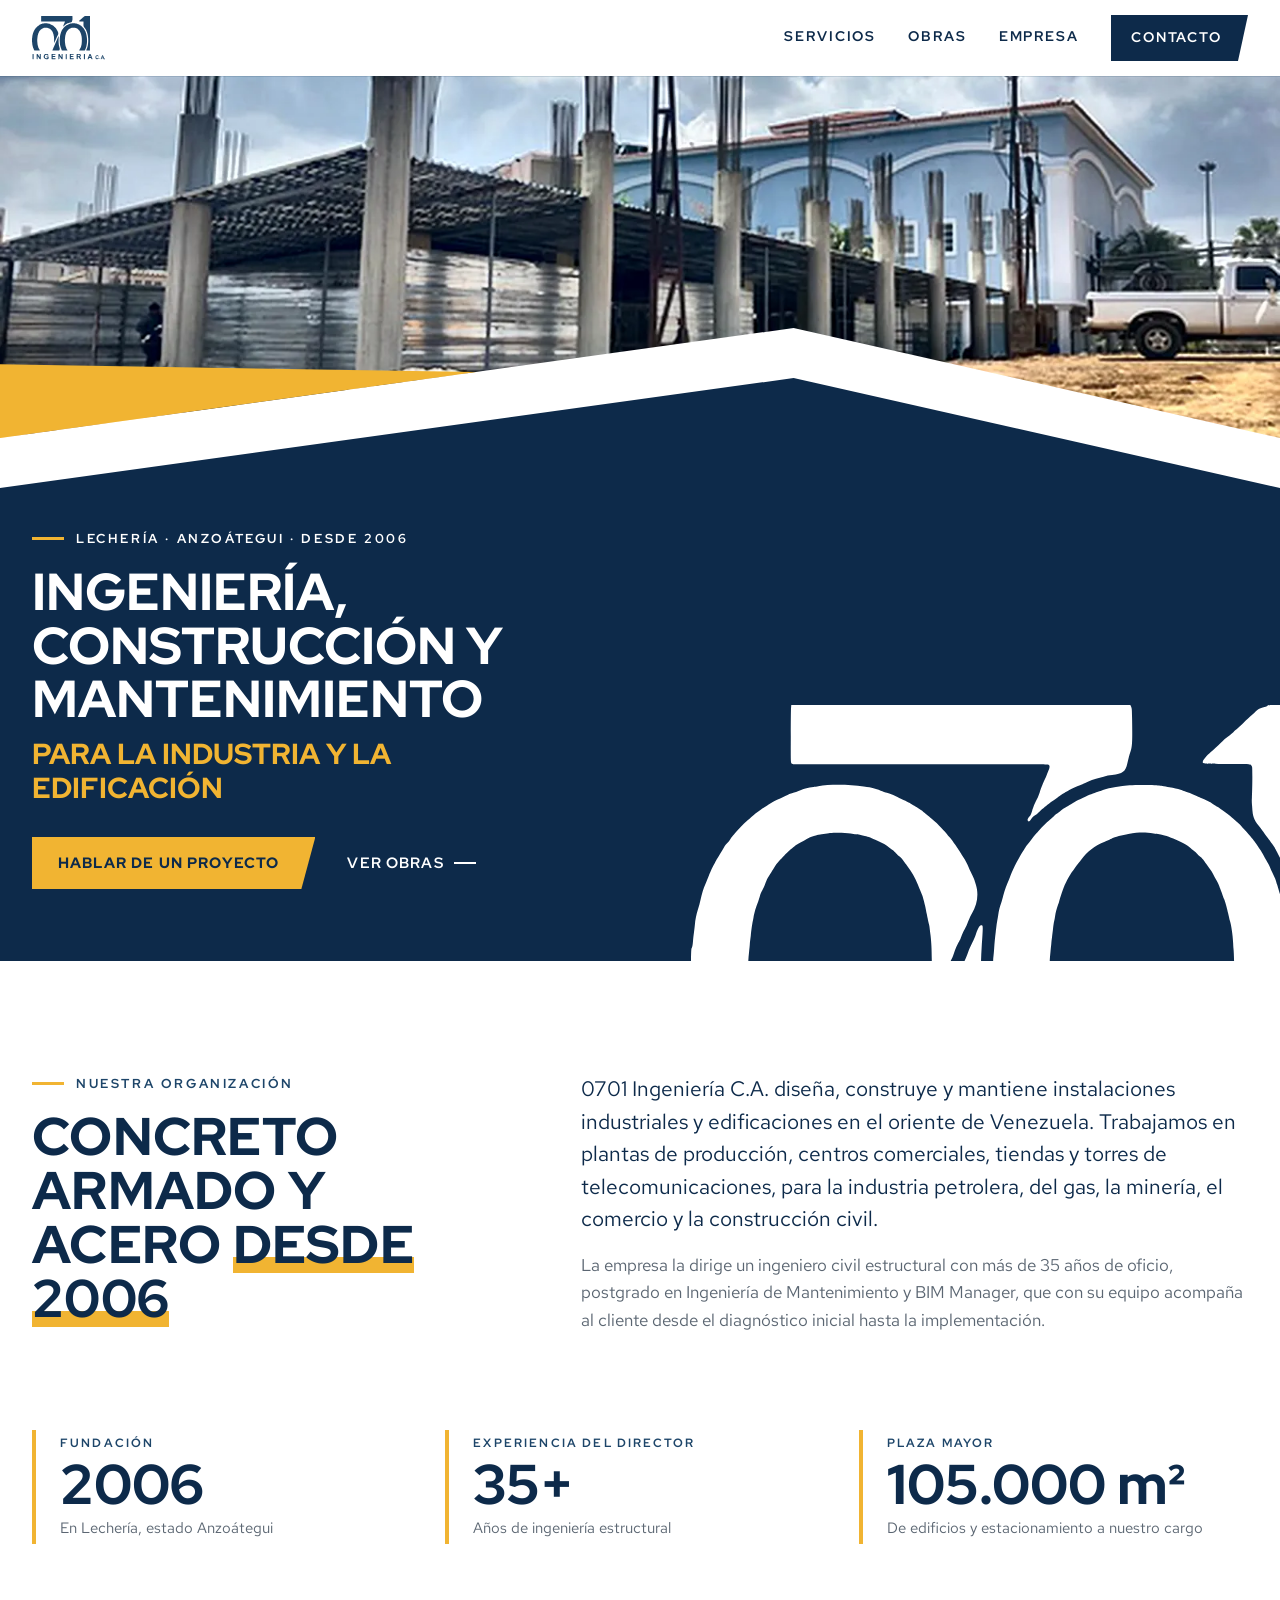
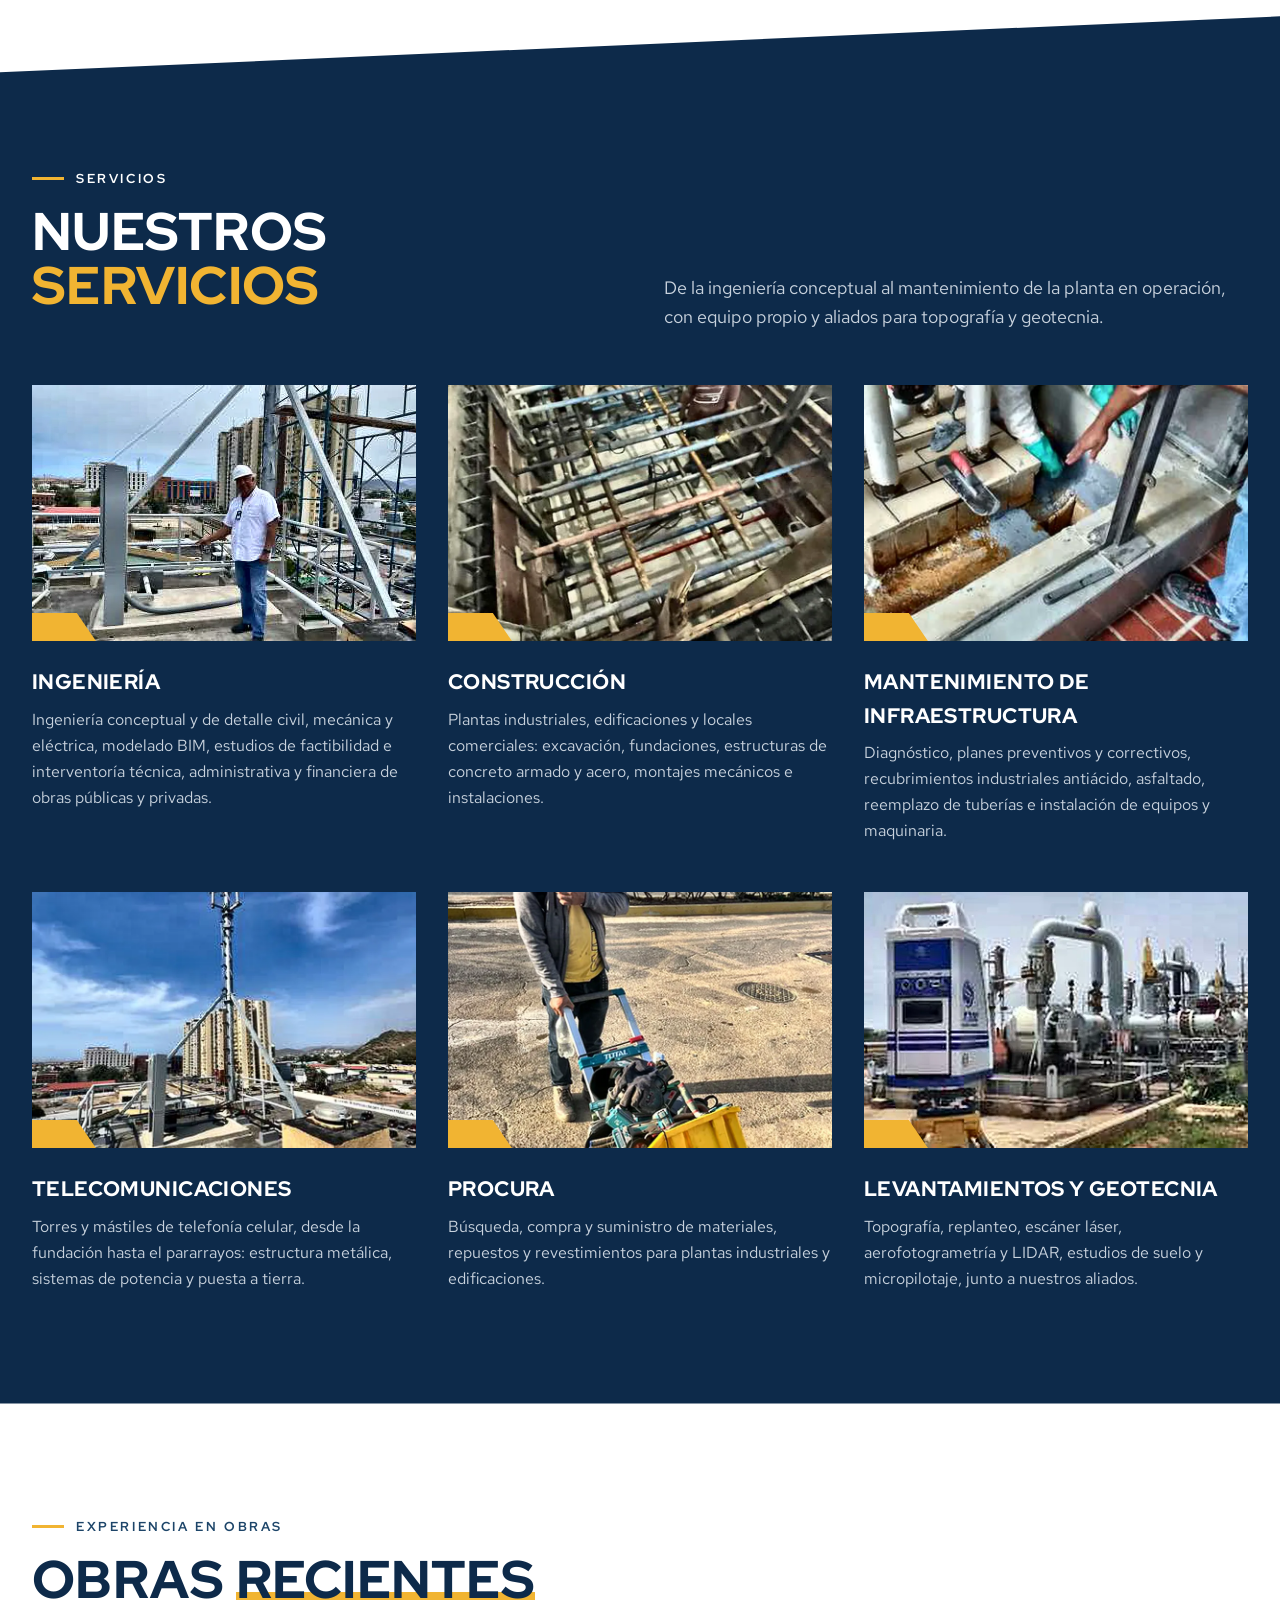
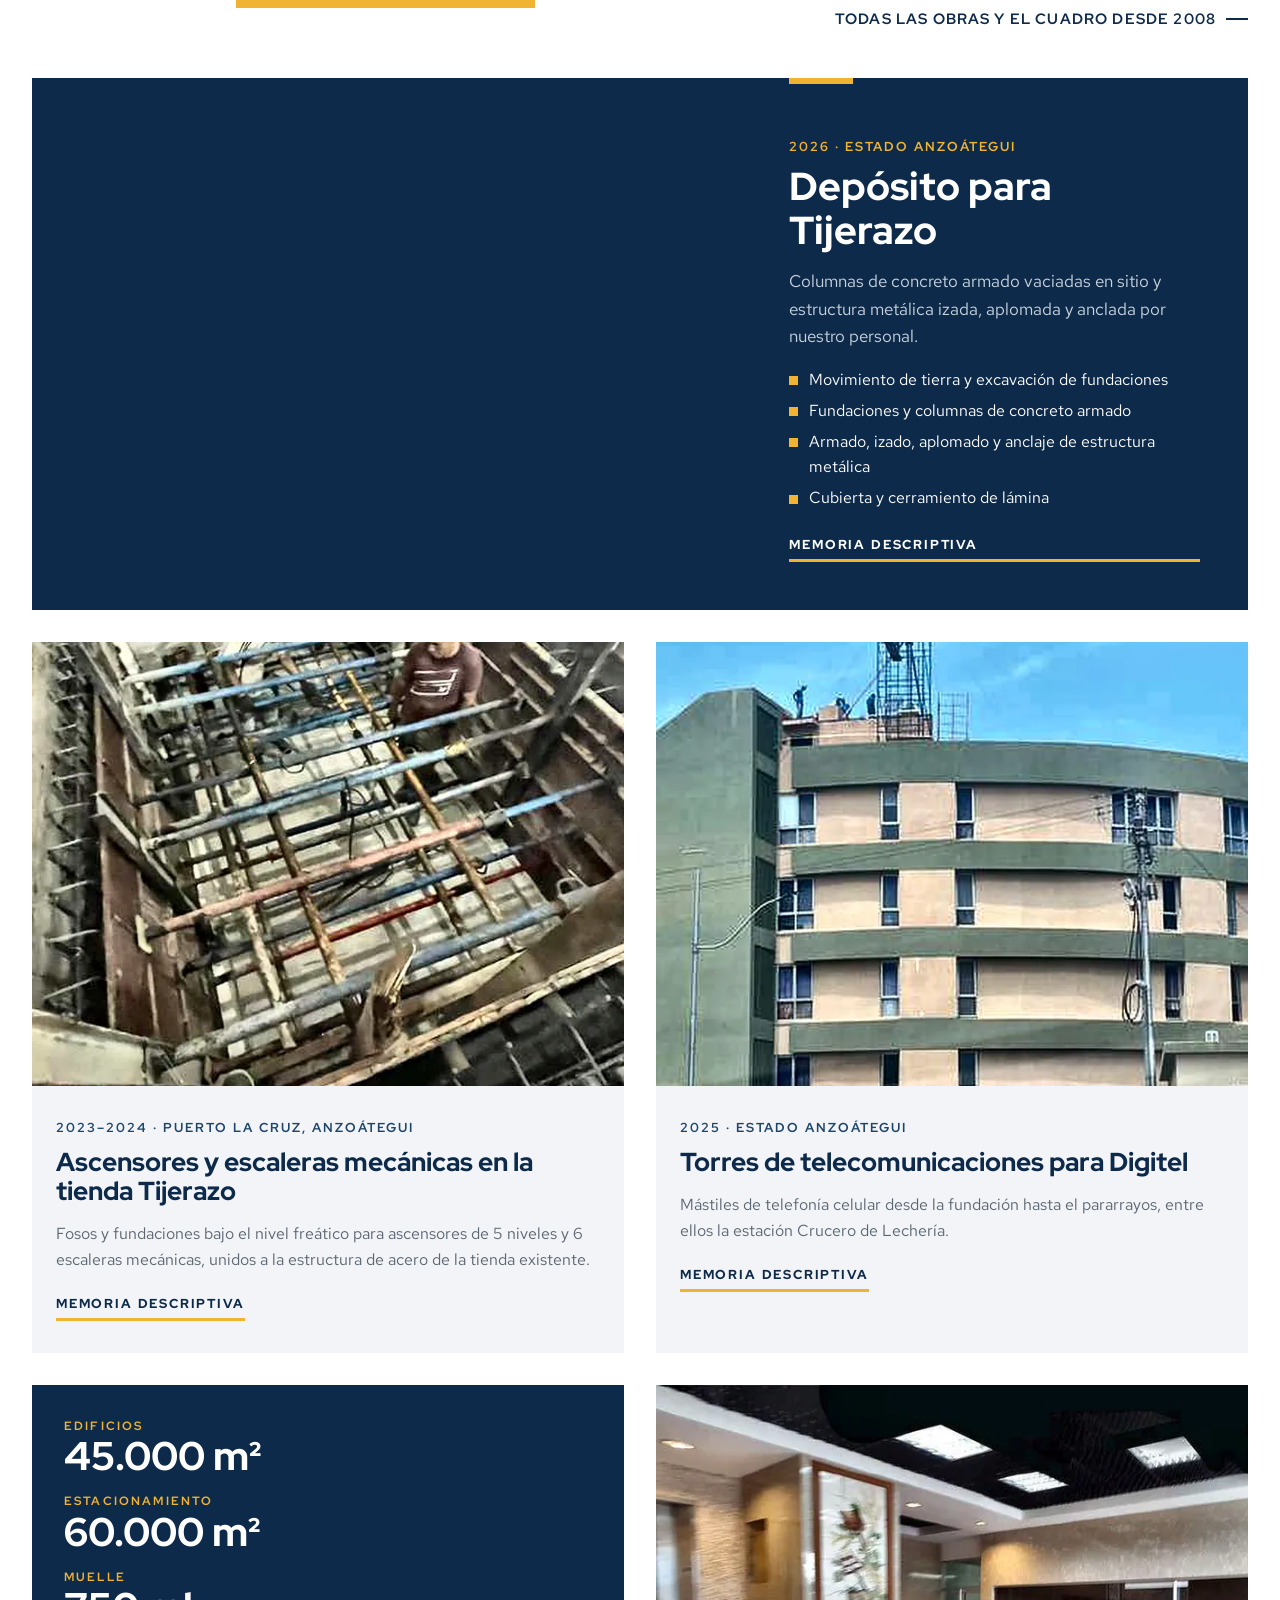
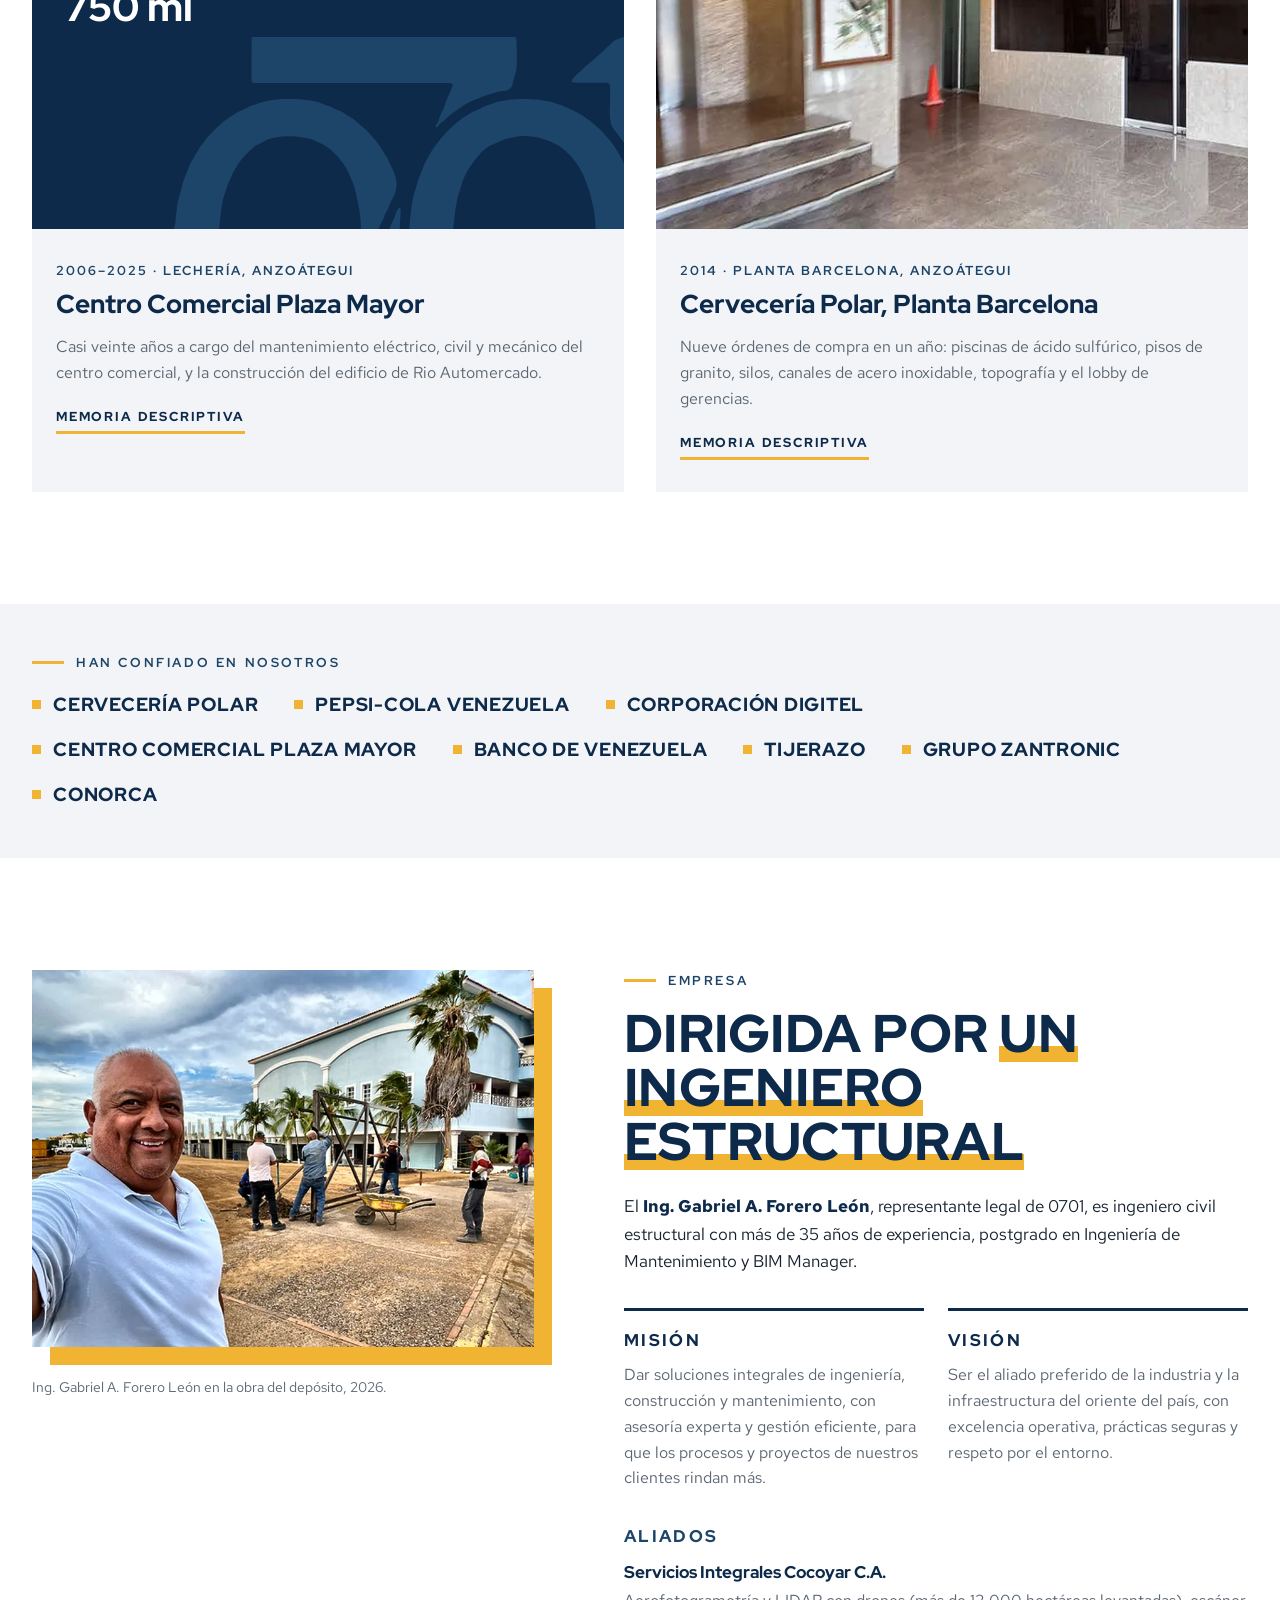
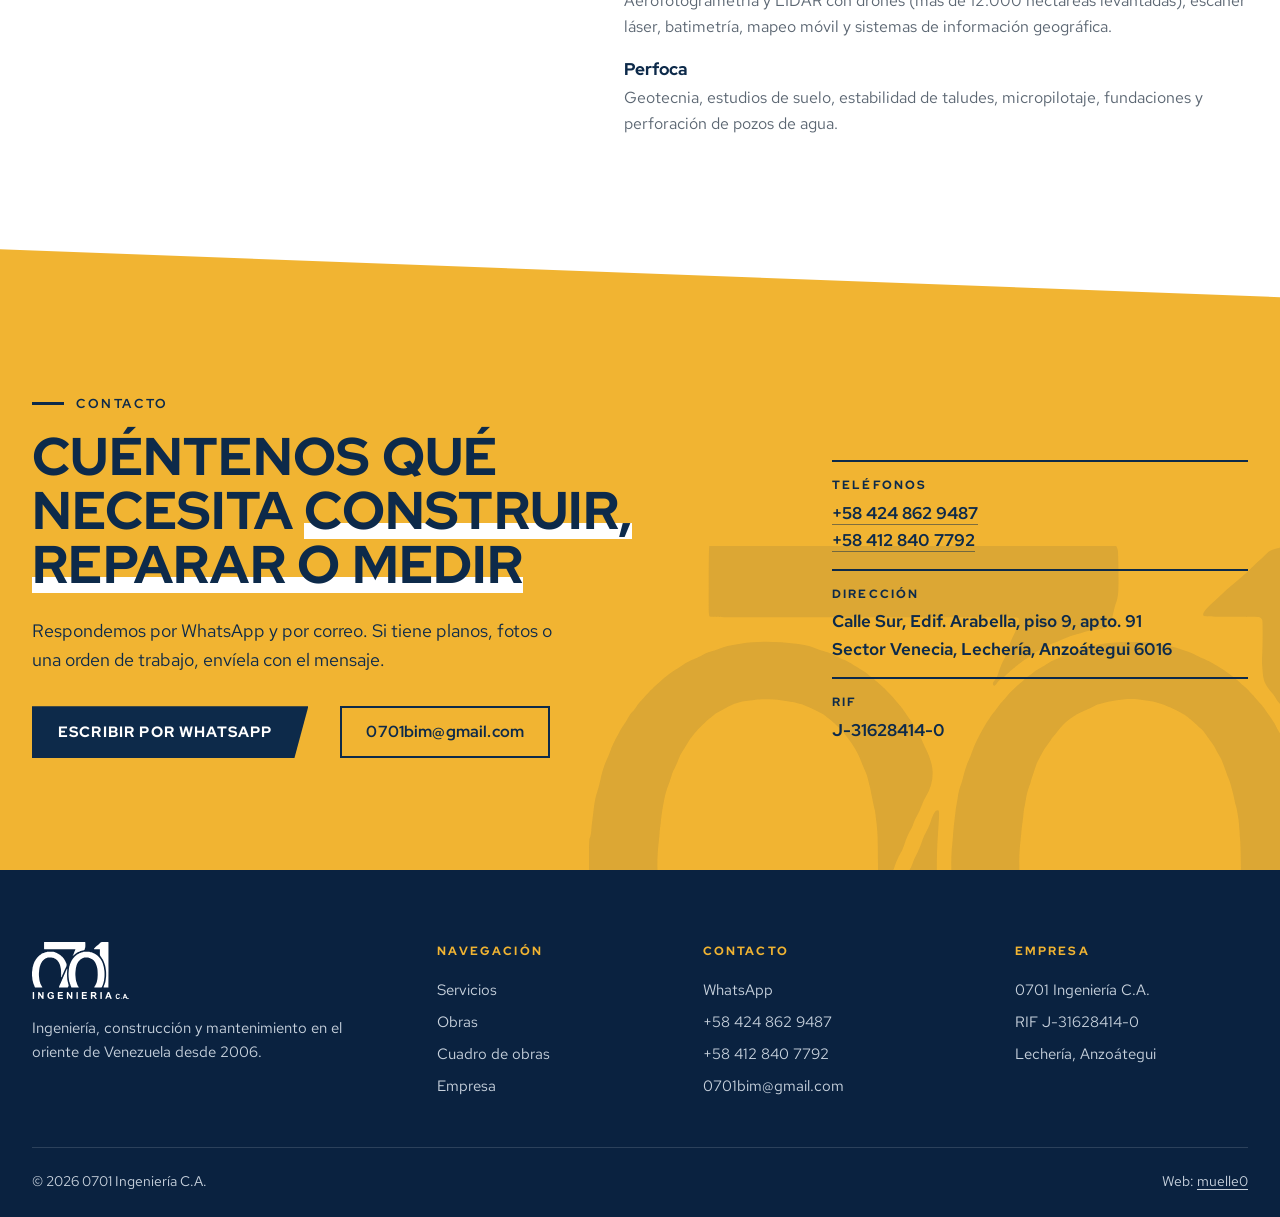
==== commit 7f2e0e6a: "Logo retrazado, portada anclada, rejilla de obras y registro fotográfico corregidos Co-Authored-By: " ====
--- a/public/index.html
+++ b/public/index.html
@@ -15,14 +15,14 @@
 <link rel="icon" href="img/favicon-32.png" sizes="32x32" type="image/png">
 <link rel="apple-touch-icon" href="img/apple-touch-icon.png">
 <link rel="preload" href="fonts/redhat-display.woff2" as="font" type="font/woff2" crossorigin>
-<link rel="stylesheet" href="css/estilos.css?v=6">
+<link rel="stylesheet" href="css/estilos.css?v=10">
 <script type="application/ld+json">{"@context":"https://schema.org","@type":"GeneralContractor","name":"0701 Ingeniería C.A.","taxID":"J-31628414-0","foundingDate":"2006-08","email":"0701bim@gmail.com","telephone":["+58 424-862-9487","+58 412-840-7792"],"founder":{"@type":"Person","name":"Gabriel A. Forero León","jobTitle":"Ingeniero civil estructural"},"address":{"@type":"PostalAddress","streetAddress":"Calle Sur, Edif. Arabella, piso 9, apto. 91, sector Venecia","addressLocality":"Lechería","addressRegion":"Anzoátegui","postalCode":"6016","addressCountry":"VE"},"areaServed":"Anzoátegui, Venezuela"}</script>
 </head>
 <body>
 <a class="saltar" href="#contenido">Saltar al contenido</a>
 <header class="cab">
   <div class="cab__in">
-    <a class="cab__logo" href="" aria-label="0701 Ingeniería C.A., inicio"><svg class="logo" aria-hidden="true" focusable="false" xmlns="http://www.w3.org/2000/svg" viewBox="0 0 408 245"><path fill="currentColor" fill-rule="evenodd" d="M404.69,240.95C404.21,240.86 403.60,240.68 403.34,240.55C402.92,240.35 402.75,240.34 401.69,240.47C399.97,240.67 399.25,240.41 398.86,239.46C398.77,239.24 398.57,238.86 398.41,238.61C398.25,238.37 398.06,237.81 397.99,237.38C397.84,236.43 397.70,236.15 397.34,236.02C397.19,235.96 395.29,235.93 393.12,235.94C388.07,235.96 388.49,235.78 387.95,238.18C387.70,239.24 387.24,240.05 386.71,240.34C386.24,240.60 383.73,240.63 383.27,240.38C382.87,240.17 382.90,239.15 383.33,238.25C383.51,237.87 383.79,237.14 383.95,236.62C384.69,234.24 385.16,233.01 385.56,232.44C386.05,231.72 386.82,229.88 387.02,228.95C387.10,228.60 387.32,228.00 387.52,227.63C387.74,227.19 387.92,226.58 388.01,225.94C388.11,225.23 388.25,224.76 388.51,224.34C388.70,224.02 388.93,223.53 389.00,223.26C389.07,222.99 389.32,222.49 389.55,222.14C389.80,221.77 390.00,221.28 390.06,220.92C390.18,220.13 390.42,219.73 391.05,219.32C391.55,218.99 391.60,218.99 393.21,219.02C395.19,219.07 395.30,219.13 395.81,220.60C396.00,221.13 396.31,221.77 396.52,222.03C396.72,222.29 396.98,222.80 397.08,223.16C397.19,223.52 397.41,224.04 397.57,224.31C397.73,224.59 397.90,225.04 397.95,225.31C398.04,225.81 398.10,226.01 399.02,228.56C399.29,229.32 399.65,230.36 399.82,230.87C400.00,231.43 400.27,231.95 400.49,232.18C400.94,232.64 401.64,234.26 402.07,235.80C402.25,236.43 402.50,237.25 402.64,237.64C402.78,238.03 402.96,238.68 403.04,239.08C403.30,240.40 403.99,239.92 404.00,238.42C404.00,237.84 404.06,237.58 404.26,237.33C404.52,237.00 404.53,237.00 406.26,237.00L408.00,237.00L408.00,239.00L408.00,241.00L407.59,241.00C407.37,241.00 406.82,241.03 406.38,241.06C405.93,241.09 405.17,241.04 404.69,240.95ZM77.12,240.92C76.95,240.89 76.39,240.73 75.88,240.56C75.36,240.40 74.42,240.12 73.78,239.95C72.33,239.56 71.31,238.96 70.18,237.82C69.70,237.34 69.07,236.76 68.79,236.53C68.42,236.24 68.20,235.93 68.01,235.44C67.65,234.47 67.18,233.57 66.55,232.62C66.11,231.97 65.98,231.64 65.87,230.89C65.79,230.38 65.61,229.65 65.47,229.27C65.24,228.66 65.20,228.21 65.15,225.99C65.11,223.50 65.11,223.39 65.42,222.49C65.59,221.98 65.82,221.21 65.93,220.77C66.04,220.33 66.23,219.83 66.35,219.64C66.82,218.96 67.85,217.05 67.99,216.61C68.18,216.02 68.91,215.18 69.49,214.88C69.97,214.63 71.11,213.74 72.15,212.79C72.47,212.49 72.83,212.25 72.94,212.25C73.05,212.25 73.63,212.05 74.22,211.80C75.87,211.12 76.74,211.00 79.99,211.00C82.62,211.00 82.91,211.02 84.05,211.32C85.78,211.77 86.18,211.95 87.33,212.83C87.88,213.25 88.51,213.69 88.71,213.79C89.37,214.13 90.58,215.54 90.81,216.24C90.93,216.59 91.21,217.10 91.44,217.38C92.12,218.19 92.32,219.24 91.90,219.75C91.70,220.00 91.50,220.05 90.29,220.14C89.53,220.20 88.47,220.36 87.94,220.50C86.36,220.90 86.11,220.80 85.93,219.67C85.79,218.82 85.47,218.44 84.29,217.74C83.69,217.39 82.98,216.91 82.71,216.69C82.06,216.13 81.35,215.98 79.44,215.99C77.66,216.00 77.17,216.09 76.58,216.53C76.36,216.70 75.93,216.97 75.62,217.14C74.62,217.69 73.33,218.84 72.78,219.66C72.31,220.36 72.20,220.64 71.93,222.01C71.50,224.17 71.40,226.67 71.68,228.25C71.80,228.90 71.95,229.88 72.01,230.42C72.16,231.63 72.32,231.95 73.14,232.64C73.50,232.94 74.05,233.46 74.37,233.80C76.35,235.93 76.36,235.94 79.75,235.94L82.19,235.94L83.60,235.29C85.98,234.18 86.41,233.66 86.55,231.71C86.68,229.91 86.42,229.79 82.74,229.91C79.72,230.01 79.90,230.16 79.86,227.56C79.83,225.56 79.91,225.18 80.41,225.06C80.56,225.02 83.29,225.00 86.47,225.03C92.23,225.06 92.24,225.06 92.52,225.34C92.79,225.61 92.79,225.62 92.79,230.77C92.79,236.61 92.85,236.28 91.76,237.31C90.91,238.13 89.83,238.84 89.13,239.05C88.80,239.15 88.32,239.34 88.05,239.47C87.78,239.61 86.49,239.99 85.19,240.32L82.81,240.92L80.12,240.95C78.65,240.97 77.30,240.95 77.12,240.92ZM4.19,240.53C3.62,240.43 3.22,240.19 3.11,239.91C3.05,239.73 3.00,233.90 3.00,225.90C3.00,212.45 3.01,212.18 3.25,211.78C3.38,211.56 3.60,211.37 3.72,211.37C6.03,211.30 8.36,211.32 8.54,211.41C9.09,211.67 9.08,211.60 9.01,226.17L8.94,240.04L8.62,240.26C8.37,240.44 7.97,240.49 6.38,240.53C5.31,240.56 4.33,240.56 4.19,240.53ZM27.69,240.56C27.62,240.54 27.35,240.48 27.08,240.44C26.81,240.39 26.46,240.22 26.30,240.06L26.00,239.76L26.00,226.22C26.00,217.20 26.04,212.53 26.13,212.22C26.36,211.40 26.56,211.35 29.10,211.40C31.67,211.44 31.62,211.42 32.02,212.53C32.22,213.07 32.56,213.59 33.23,214.36C33.74,214.94 34.29,215.71 34.44,216.06C34.77,216.80 36.00,218.86 36.49,219.50C36.68,219.74 37.19,220.53 37.62,221.25C38.05,221.97 38.51,222.70 38.63,222.88C38.74,223.05 38.91,223.39 38.98,223.63C39.06,223.88 39.47,224.52 39.88,225.05C40.29,225.59 41.02,226.78 41.50,227.69C41.98,228.60 42.46,229.38 42.55,229.42C42.65,229.45 42.83,229.37 42.95,229.24C43.15,229.02 43.17,228.40 43.21,220.67C43.26,211.85 43.26,211.80 43.84,211.57C44.24,211.41 48.15,211.25 48.40,211.39C49.05,211.74 49.02,211.00 49.00,225.95C49.00,234.80 48.95,239.87 48.87,240.01C48.65,240.43 48.32,240.49 45.99,240.52C42.68,240.56 42.64,240.53 41.23,237.78C40.91,237.15 40.42,236.36 40.14,236.03C39.87,235.71 39.22,234.62 38.71,233.61C37.68,231.58 37.24,230.89 35.56,228.58C35.35,228.30 34.87,227.50 34.51,226.81C34.14,226.12 33.60,225.31 33.32,225.00C33.04,224.68 32.54,224.04 32.21,223.57C31.19,222.13 31.23,221.78 31.21,231.47C31.18,241.09 31.30,240.25 29.95,240.49C29.22,240.62 27.97,240.66 27.69,240.56ZM110.27,240.50C109.50,240.34 109.15,240.07 109.06,239.59C109.02,239.37 109.01,233.07 109.03,225.60L109.06,212.01L109.39,211.68L109.71,211.35L119.55,211.37C126.88,211.38 129.50,211.42 129.85,211.54C130.58,211.78 130.75,212.25 130.75,214.10C130.75,215.54 130.73,215.65 130.46,215.93C130.04,216.35 129.71,216.37 122.44,216.33C118.55,216.31 115.83,216.35 115.66,216.42C115.22,216.60 115.13,217.14 115.10,219.64C115.07,222.18 115.15,222.53 115.81,222.70C115.98,222.74 119.01,222.78 122.54,222.79L128.96,222.81L129.41,223.16L129.86,223.50L129.86,225.37C129.87,227.17 129.85,227.26 129.57,227.59L129.27,227.94L122.44,228.00L115.60,228.06L115.36,228.36C115.13,228.65 115.12,228.85 115.15,231.96C115.19,235.17 115.19,235.25 115.47,235.52L115.75,235.80L122.99,235.77C129.35,235.74 130.27,235.76 130.60,235.93C131.10,236.18 131.12,236.27 131.08,238.24C131.05,239.89 131.04,239.91 130.70,240.21L130.36,240.50L121.40,240.50C116.47,240.50 112.07,240.53 111.62,240.56C111.18,240.59 110.57,240.56 110.27,240.50ZM148.54,240.49C147.87,240.36 147.55,240.19 147.31,239.83C147.14,239.57 147.12,237.92 147.15,225.92C147.19,213.20 147.20,212.28 147.41,211.97C147.71,211.50 148.25,211.40 150.52,211.35L152.48,211.31L152.88,211.69C153.10,211.89 153.61,212.53 154.01,213.10C154.42,213.67 155.00,214.43 155.29,214.80C155.63,215.21 155.89,215.70 155.99,216.07C156.07,216.41 156.27,216.86 156.43,217.06C156.59,217.27 156.83,217.67 156.98,217.96C157.13,218.25 157.39,218.69 157.56,218.95C157.73,219.20 157.94,219.63 158.02,219.91C158.12,220.24 158.37,220.56 158.78,220.91C159.18,221.25 159.50,221.67 159.73,222.18C160.41,223.62 160.51,223.81 160.93,224.42C161.17,224.76 161.52,225.21 161.73,225.42C161.94,225.64 162.35,226.32 162.65,226.94C163.14,227.94 163.75,228.96 164.31,229.69C164.50,229.94 164.50,229.94 164.69,229.69C164.86,229.47 164.88,228.45 164.87,220.86C164.85,211.89 164.85,211.96 165.40,211.57C165.81,211.29 169.34,211.29 169.89,211.57C170.64,211.96 170.61,211.35 170.62,226.10L170.63,239.63L170.33,239.93C169.84,240.42 169.16,240.52 166.86,240.48C164.21,240.43 164.15,240.39 163.06,238.00C162.54,236.88 162.50,236.81 161.82,236.03C161.20,235.32 160.15,233.56 159.94,232.88C159.89,232.70 159.64,232.34 159.39,232.06C159.14,231.79 158.72,231.22 158.45,230.81C157.42,229.24 157.15,228.80 156.94,228.39C156.82,228.15 156.57,227.75 156.38,227.49C156.19,227.23 155.97,226.76 155.88,226.46C155.79,226.15 155.55,225.69 155.34,225.43C154.88,224.87 153.88,223.36 153.88,223.23C153.88,223.18 153.76,223.07 153.61,222.99C153.40,222.88 153.30,222.89 153.14,223.05C152.96,223.24 152.94,224.04 152.93,231.41C152.93,237.41 152.89,239.63 152.78,239.83C152.70,239.97 152.45,240.18 152.22,240.28C151.74,240.50 149.32,240.64 148.54,240.49ZM189.14,240.50C188.38,240.34 188.02,240.07 187.94,239.59C187.90,239.37 187.88,233.07 187.90,225.58L187.94,211.98L188.29,211.68C188.63,211.38 188.70,211.38 190.67,211.38C192.91,211.38 193.14,211.44 193.43,212.17C193.56,212.48 193.60,215.50 193.62,226.07L193.64,239.57L193.38,239.91C193.23,240.09 192.90,240.30 192.65,240.36C191.95,240.54 189.76,240.62 189.14,240.50ZM212.09,240.47C211.28,240.37 210.94,240.22 210.75,239.88C210.67,239.73 210.62,235.67 210.61,228.23C210.61,221.95 210.56,215.88 210.51,214.75C210.41,212.37 210.48,211.96 211.04,211.62C211.42,211.38 211.75,211.38 221.46,211.38C230.40,211.38 231.50,211.40 231.68,211.57C231.94,211.83 231.97,212.04 232.06,213.78C232.13,215.38 232.00,215.98 231.52,216.24C231.35,216.33 229.06,216.35 224.25,216.32C220.32,216.29 217.09,216.32 216.93,216.38C216.32,216.61 216.26,216.88 216.23,219.60L216.20,222.13L216.51,222.44L216.83,222.76L222.59,222.76C225.75,222.76 228.57,222.72 228.84,222.68C229.42,222.59 230.40,222.95 230.61,223.34C230.71,223.53 230.81,226.24 230.76,227.40C230.74,227.91 230.48,227.93 223.40,228.00C216.70,228.06 216.60,228.07 216.39,228.32C216.21,228.55 216.18,228.96 216.19,231.87L216.21,235.16L216.55,235.46L216.89,235.75L224.23,235.76C228.26,235.77 231.70,235.81 231.86,235.86C232.48,236.03 232.68,236.52 232.73,237.94C232.79,239.45 232.66,239.88 232.07,240.24C231.68,240.48 231.38,240.49 222.24,240.53C217.05,240.55 212.48,240.52 212.09,240.47ZM249.64,240.46C249.41,240.37 249.08,240.14 248.92,239.95L248.62,239.60L248.61,226.27C248.60,218.94 248.60,212.75 248.59,212.52C248.58,212.23 248.68,212.01 248.92,211.77L249.26,211.44L256.28,211.40C266.04,211.35 266.78,211.45 269.08,213.09C270.57,214.16 271.08,214.82 271.72,216.49C272.08,217.45 272.25,220.20 272.03,221.63C271.81,223.04 270.94,224.64 269.79,225.77C268.72,226.81 268.47,226.97 267.21,227.38C265.85,227.81 265.81,228.31 267.04,229.47C267.47,229.87 267.95,230.39 268.11,230.63C268.27,230.87 268.71,231.31 269.08,231.62C269.47,231.94 269.85,232.40 270.01,232.73C270.15,233.04 270.40,233.47 270.56,233.68C270.72,233.89 270.94,234.38 271.05,234.76C271.20,235.26 271.47,235.71 271.99,236.33C272.39,236.80 272.81,237.39 272.94,237.63C273.06,237.87 273.34,238.29 273.57,238.57C274.30,239.47 274.26,240.11 273.47,240.36C273.25,240.43 272.11,240.51 270.94,240.53C268.68,240.56 267.61,240.39 267.17,239.90C266.88,239.58 266.03,238.15 265.68,237.40C265.51,237.03 265.10,236.44 264.76,236.08C264.43,235.73 264.03,235.18 263.87,234.88C263.72,234.57 263.44,234.12 263.25,233.88C263.06,233.63 262.81,233.21 262.70,232.94C262.58,232.66 262.27,232.21 262.01,231.94C261.75,231.66 261.39,231.17 261.21,230.85C260.49,229.60 259.31,228.97 257.09,228.68C254.71,228.36 254.80,228.13 254.86,234.31C254.91,239.80 254.88,239.98 254.10,240.30C253.50,240.55 250.19,240.66 249.64,240.46ZM289.78,240.43C289.59,240.35 289.32,240.16 289.19,240.00C288.94,239.73 288.94,239.53 288.91,226.33C288.90,218.96 288.92,212.71 288.96,212.44C289.01,212.17 289.17,211.82 289.33,211.65C289.63,211.36 289.65,211.36 292.01,211.40L294.40,211.44L294.70,211.79L295.00,212.14L295.00,225.92C295.00,240.89 295.04,240.02 294.34,240.40C293.96,240.60 290.25,240.63 289.78,240.43ZM310.39,240.50C309.22,240.25 308.99,239.78 309.56,238.81C309.73,238.52 309.92,237.94 309.99,237.51C310.06,237.09 310.21,236.56 310.32,236.34C310.44,236.12 310.61,235.78 310.71,235.59C310.81,235.40 310.95,234.88 311.01,234.43C311.08,233.91 311.29,233.31 311.56,232.79C311.80,232.33 312.00,231.90 312.00,231.82C312.00,231.74 312.18,231.40 312.39,231.06C312.61,230.72 312.92,230.05 313.08,229.58C313.24,229.11 313.48,228.55 313.62,228.32C313.76,228.10 313.93,227.51 314.00,227.02C314.08,226.44 314.26,225.89 314.50,225.46C314.73,225.05 314.91,224.49 314.99,223.96C315.05,223.49 315.23,222.90 315.37,222.65C315.51,222.40 315.70,222.02 315.78,221.81C315.87,221.61 316.17,220.98 316.46,220.42C316.98,219.41 317.88,217.25 317.88,217.00C317.88,216.62 318.81,214.09 319.17,213.50C319.41,213.12 319.74,212.52 319.92,212.16C320.11,211.80 320.27,211.49 320.28,211.49C320.49,211.39 325.15,211.41 325.51,211.50C326.15,211.68 326.57,212.20 326.67,212.97C326.73,213.41 326.92,213.85 327.32,214.45C327.63,214.93 327.94,215.54 328.02,215.81C328.09,216.08 328.31,216.63 328.51,217.03C328.71,217.42 328.96,218.14 329.06,218.63C329.16,219.11 329.38,219.77 329.54,220.10C329.71,220.42 329.91,220.89 329.99,221.15C330.07,221.40 330.30,221.81 330.50,222.06C330.70,222.31 330.95,222.81 331.07,223.16C331.19,223.52 331.38,223.98 331.50,224.19C331.62,224.39 331.79,224.86 331.86,225.23C331.94,225.59 332.20,226.37 332.44,226.95C332.68,227.53 332.93,228.27 333.01,228.59C333.08,228.92 333.27,229.50 333.44,229.88C333.60,230.25 333.80,230.80 333.87,231.09C333.95,231.38 334.23,231.87 334.49,232.18C335.03,232.80 335.59,234.13 335.99,235.75C336.14,236.33 336.43,237.19 336.64,237.65C337.18,238.85 337.25,239.76 336.85,240.16C336.56,240.45 336.42,240.48 334.93,240.55C333.24,240.64 332.35,240.51 331.69,240.08C331.41,239.89 330.47,238.11 329.81,236.50C329.07,234.70 328.84,234.18 328.72,234.03C328.62,233.90 327.46,233.87 323.18,233.90C317.03,233.94 317.44,233.87 317.05,235.05C316.93,235.40 316.68,235.92 316.48,236.21C316.29,236.50 316.04,237.12 315.93,237.58C315.61,238.95 314.96,240.06 314.33,240.32C313.72,240.57 311.25,240.68 310.39,240.50ZM361.52,240.49C361.02,240.43 360.32,240.29 359.97,240.19C359.62,240.09 359.21,240.00 359.06,240.00C358.91,240.00 358.60,239.86 358.36,239.69C358.13,239.52 357.64,239.21 357.28,238.99C356.01,238.24 355.44,237.60 354.69,236.11C354.14,235.00 353.98,234.54 353.88,233.77C353.82,233.24 353.67,232.33 353.56,231.75C353.21,229.90 353.19,228.94 353.50,227.76C353.64,227.18 353.82,226.23 353.89,225.65C353.97,224.91 354.12,224.36 354.38,223.83C354.58,223.41 354.75,222.95 354.75,222.81C354.75,222.17 355.44,221.53 357.25,220.51C357.66,220.27 358.29,219.84 358.63,219.54C359.33,218.95 359.56,218.87 361.60,218.49C362.97,218.23 363.03,218.23 364.22,218.44C366.00,218.76 367.23,219.09 367.56,219.34C367.71,219.46 368.16,219.80 368.55,220.10C369.50,220.82 370.54,222.10 371.14,223.29C371.88,224.74 371.84,224.78 369.34,225.32C367.47,225.73 367.35,225.70 366.81,224.54C366.38,223.61 366.12,223.33 365.11,222.74C363.52,221.78 362.12,221.83 360.32,222.91C359.45,223.43 359.43,223.45 358.77,224.78L358.10,226.12L357.97,227.98C357.78,230.75 357.97,233.15 358.45,233.96C358.64,234.29 358.92,234.79 359.06,235.06C359.39,235.71 359.88,236.02 361.29,236.49C362.99,237.06 363.62,237.03 364.94,236.30C366.32,235.56 366.87,234.85 366.87,233.85C366.88,233.18 368.08,232.52 368.88,232.75C369.12,232.82 369.79,232.96 370.38,233.06C371.48,233.26 371.75,233.43 371.75,233.95C371.75,234.22 370.79,236.22 370.35,236.88C370.23,237.05 370.05,237.44 369.94,237.75C369.66,238.52 369.47,238.70 368.12,239.37C366.15,240.36 363.83,240.75 361.52,240.49ZM375.81,239.88C375.36,239.70 375.28,239.47 375.19,238.10L375.10,236.75L375.48,236.38L375.86,236.00L377.34,236.00C379.34,236.00 379.35,236.00 379.33,238.04C379.31,239.98 379.28,240.00 377.39,239.99C376.66,239.99 375.95,239.94 375.81,239.88ZM394.50,231.99C395.37,231.80 395.58,231.49 395.33,230.73C395.23,230.43 395.06,229.83 394.95,229.40C394.84,228.96 394.62,228.37 394.45,228.09C394.29,227.80 394.06,227.24 393.95,226.85C393.59,225.58 392.77,224.98 392.32,225.66C392.22,225.81 392.08,226.32 392.00,226.79C391.93,227.27 391.73,227.92 391.57,228.24C391.28,228.80 390.81,230.35 390.67,231.19C390.57,231.75 390.86,231.92 391.99,232.01C393.57,232.13 393.84,232.13 394.50,231.99ZM325.99,228.89C326.51,228.75 326.57,228.48 326.27,227.77C326.12,227.43 326.00,226.96 326.00,226.74C326.00,226.52 325.81,225.92 325.57,225.39C325.33,224.87 325.07,224.04 324.99,223.56C324.91,223.08 324.69,222.38 324.49,222.00C324.30,221.62 324.08,221.06 324.00,220.75C323.66,219.47 323.22,219.14 322.63,219.73C322.40,219.96 322.25,220.30 322.14,220.85C322.06,221.28 321.82,222.03 321.61,222.52C321.40,223.01 321.15,223.81 321.05,224.30C320.95,224.79 320.72,225.47 320.54,225.81C320.19,226.49 319.75,227.94 319.75,228.44C319.75,228.65 319.84,228.80 320.03,228.87C320.35,229.00 325.53,229.02 325.99,228.89ZM263.58,223.66C265.58,222.62 265.70,222.50 266.09,221.20C266.42,220.08 266.22,218.41 265.65,217.65C265.33,217.23 263.63,216.65 262.12,216.44C261.07,216.29 256.00,216.24 255.23,216.36C255.18,216.37 255.08,216.58 255.00,216.82C254.82,217.35 254.73,223.04 254.89,223.47C255.08,223.97 255.39,224.00 259.33,223.96C262.81,223.92 263.13,223.90 263.58,223.66ZM13.45,192.57C12.70,192.29 12.38,191.89 12.11,190.86C11.97,190.35 11.72,189.73 11.54,189.48C11.20,188.98 10.89,188.21 10.88,187.84C10.88,187.72 10.71,187.28 10.50,186.87C10.29,186.46 10.03,185.75 9.93,185.28C9.82,184.82 9.63,184.32 9.50,184.19C9.20,183.86 9.00,183.33 9.00,182.84C9.00,182.62 8.85,182.13 8.67,181.75C8.49,181.37 8.22,180.66 8.07,180.18C7.90,179.63 7.60,179.05 7.28,178.65C6.96,178.24 6.72,177.78 6.64,177.40C6.57,177.07 6.41,176.55 6.28,176.25C6.15,175.94 6.00,175.44 5.95,175.13C5.90,174.83 5.70,174.20 5.49,173.73C5.26,173.21 5.07,172.48 4.99,171.85C4.92,171.25 4.73,170.52 4.54,170.12C4.37,169.75 4.12,168.86 3.99,168.15C3.86,167.45 3.59,166.49 3.38,166.02C3.18,165.55 2.95,164.75 2.87,164.24C2.79,163.73 2.59,162.87 2.42,162.32C2.19,161.56 2.09,160.85 2.00,159.32C1.89,157.46 1.66,155.42 1.19,152.12C1.09,151.40 0.98,149.86 0.94,148.69C0.86,146.00 0.62,144.40 0.26,144.11C0.00,143.90 0.00,143.86 0.00,134.81C0.00,126.03 0.01,125.72 0.24,125.42C0.63,124.93 0.87,123.53 1.00,121.09C1.14,118.62 1.24,117.67 1.61,115.56C1.74,114.81 1.89,113.46 1.94,112.56C1.98,111.67 2.13,110.46 2.25,109.88C2.38,109.29 2.57,108.28 2.68,107.62C2.85,106.53 3.32,104.97 3.80,103.85C3.91,103.59 4.00,103.24 4.00,103.06C4.00,102.89 4.17,102.24 4.37,101.62C4.57,101.01 4.80,100.05 4.88,99.50C4.95,98.94 5.18,97.94 5.39,97.27C5.60,96.61 5.87,95.60 6.00,95.04C6.13,94.48 6.35,93.79 6.49,93.51C6.63,93.24 6.75,92.93 6.75,92.84C6.75,92.74 7.03,92.11 7.37,91.43C7.71,90.74 8.05,89.91 8.14,89.56C8.22,89.22 8.44,88.66 8.63,88.31C8.82,87.97 9.02,87.50 9.06,87.27C9.15,86.84 9.66,85.67 10.44,84.06C10.67,83.58 10.93,82.96 11.01,82.69C11.09,82.41 11.36,81.91 11.62,81.56C12.27,80.69 12.73,79.86 13.00,79.06C13.13,78.68 13.39,78.17 13.58,77.91C13.77,77.65 14.13,77.16 14.39,76.81C14.64,76.47 15.14,75.68 15.50,75.06C15.86,74.44 16.28,73.76 16.45,73.54C16.61,73.33 16.86,72.85 17.00,72.47C17.29,71.69 17.69,71.12 18.20,70.73C19.01,70.12 19.54,69.52 19.90,68.81C20.50,67.63 20.94,67.06 22.34,65.64C23.06,64.91 23.79,64.08 23.96,63.78C24.13,63.49 24.48,63.10 24.74,62.91C24.99,62.72 25.75,61.97 26.41,61.25C27.08,60.53 27.78,59.83 27.98,59.69C28.81,59.09 30.28,57.82 31.02,57.05C31.45,56.60 32.25,55.92 32.78,55.55C33.31,55.18 34.24,54.47 34.84,53.99C35.44,53.50 36.19,52.98 36.50,52.83C37.75,52.21 39.23,51.26 39.94,50.62C40.14,50.43 40.57,50.15 40.88,50.00C41.18,49.85 41.52,49.65 41.62,49.56C41.82,49.39 44.04,48.35 45.31,47.83C47.24,47.04 47.69,46.83 48.21,46.43C48.52,46.19 48.85,46.00 48.95,46.00C49.05,46.00 49.53,45.80 50.01,45.55C50.63,45.23 51.15,45.07 51.84,44.98C52.54,44.89 53.03,44.73 53.56,44.44C53.98,44.22 54.59,43.99 54.93,43.94C55.31,43.89 55.76,43.71 56.06,43.49C56.34,43.29 56.84,43.08 57.19,43.01C57.53,42.94 58.35,42.75 59.00,42.57C60.49,42.18 62.23,41.88 63.01,41.88C63.35,41.88 63.83,41.79 64.09,41.69C65.55,41.11 73.55,40.69 79.50,40.88C83.96,41.02 84.40,41.06 87.31,41.50C88.62,41.71 90.34,41.96 91.14,42.06C91.94,42.16 92.95,42.38 93.39,42.55C93.83,42.71 94.48,42.89 94.83,42.93C95.24,42.99 95.72,43.18 96.14,43.45C96.51,43.68 96.94,43.88 97.11,43.88C97.27,43.88 97.83,44.07 98.36,44.31C98.88,44.54 99.70,44.80 100.16,44.87C100.63,44.95 101.31,45.12 101.66,45.27C102.02,45.41 102.67,45.66 103.11,45.82C103.55,45.98 104.06,46.25 104.24,46.43C104.42,46.60 104.80,46.82 105.08,46.92C105.37,47.02 105.82,47.25 106.08,47.42C106.35,47.59 106.82,47.80 107.12,47.88C107.43,47.96 108.05,48.22 108.49,48.45C108.93,48.68 109.34,48.87 109.40,48.88C109.69,48.88 112.06,50.16 112.59,50.60C112.92,50.88 113.61,51.31 114.12,51.57C114.64,51.82 115.26,52.19 115.51,52.39C115.76,52.58 116.52,53.05 117.20,53.44C118.06,53.93 118.62,54.35 119.05,54.84C119.40,55.22 120.04,55.77 120.49,56.06C120.94,56.35 121.99,57.22 122.81,57.99C123.64,58.77 124.61,59.59 124.97,59.83C125.35,60.08 126.01,60.73 126.56,61.41C127.07,62.04 127.84,62.84 128.26,63.19C128.68,63.53 129.24,64.10 129.50,64.45C130.30,65.52 131.53,66.95 132.73,68.23C133.10,68.62 133.55,69.19 133.72,69.50C133.90,69.81 134.23,70.29 134.45,70.56C134.66,70.84 134.91,71.20 135.00,71.36C135.08,71.52 135.34,71.91 135.58,72.21C135.81,72.52 136.00,72.84 136.00,72.92C136.00,73.01 136.19,73.30 136.41,73.57C137.22,74.54 137.78,75.39 138.02,76.04C138.16,76.39 138.37,76.80 138.49,76.94C138.62,77.08 138.86,77.45 139.05,77.76C139.23,78.08 139.49,78.44 139.63,78.57C139.95,78.86 141.81,82.53 142.00,83.26C142.08,83.55 142.34,84.17 142.57,84.63C142.81,85.09 143.00,85.52 143.00,85.59C143.00,85.66 143.15,85.93 143.33,86.20C143.52,86.47 143.77,86.96 143.90,87.29C144.02,87.61 144.27,88.09 144.44,88.35C144.62,88.62 144.87,89.37 145.05,90.13C145.21,90.85 145.50,91.78 145.67,92.20C146.54,94.25 146.47,99.98 145.56,101.97C145.39,102.35 145.16,102.98 145.06,103.37C144.81,104.34 144.10,105.87 143.66,106.39C143.11,107.04 142.95,107.34 142.46,108.66C142.21,109.33 141.84,110.17 141.63,110.53C141.43,110.89 141.18,111.57 141.07,112.05C140.96,112.52 140.70,113.17 140.50,113.49C139.54,114.98 138.16,117.85 138.01,118.71C137.92,119.16 137.71,119.65 137.44,120.05C137.20,120.40 137.00,120.75 137.00,120.82C137.00,120.90 136.80,121.23 136.56,121.57C136.32,121.91 136.06,122.38 135.99,122.62C135.91,122.87 135.65,123.50 135.41,124.05C135.17,124.59 134.69,125.85 134.35,126.86C133.68,128.85 132.95,130.50 132.46,131.15C132.11,131.62 131.17,133.57 131.05,134.09C131.00,134.28 130.78,134.80 130.56,135.25C130.34,135.70 130.10,136.42 130.02,136.85C129.95,137.28 129.78,137.79 129.65,137.97C129.51,138.16 129.21,138.71 128.98,139.19C128.74,139.67 128.25,140.64 127.89,141.36C127.53,142.07 127.15,143.00 127.04,143.42C126.93,143.84 126.68,144.50 126.49,144.88C126.29,145.26 126.07,145.88 126.00,146.25C125.78,147.42 124.15,150.12 123.60,150.22C123.12,150.32 123.11,150.05 123.06,139.02C123.01,126.88 122.91,120.89 122.74,120.25C122.55,119.56 122.12,115.97 122.01,114.16C121.91,112.74 121.86,112.43 121.59,111.97C121.30,111.48 121.09,110.46 120.81,108.31C120.76,107.97 120.59,107.27 120.42,106.75C120.26,106.23 120.06,105.20 119.99,104.45C119.90,103.52 119.74,102.78 119.49,102.09C119.28,101.54 119.06,100.66 118.98,100.14C118.90,99.62 118.69,98.79 118.49,98.31C118.30,97.82 118.11,97.17 118.06,96.85C117.98,96.31 117.88,96.11 117.33,95.34C117.21,95.16 116.97,94.66 116.81,94.23C116.42,93.15 115.59,90.96 115.26,90.12C114.85,89.07 114.00,87.36 113.64,86.88C113.46,86.64 112.97,85.88 112.54,85.19C111.62,83.70 110.51,82.15 109.80,81.38C109.52,81.07 109.07,80.47 108.81,80.06C107.90,78.62 107.24,77.88 106.36,77.30C105.89,76.98 105.50,76.68 105.50,76.63C105.50,76.43 103.44,74.35 103.01,74.12C102.35,73.76 101.39,73.05 100.74,72.44C99.98,71.73 99.31,71.31 98.56,71.06C98.22,70.94 97.85,70.77 97.75,70.68C97.41,70.39 95.13,69.26 94.70,69.18C94.47,69.14 93.99,68.89 93.64,68.63C93.27,68.34 92.74,68.09 92.35,68.00C91.99,67.91 91.29,67.68 90.80,67.48C90.30,67.28 89.50,67.07 88.98,67.01C88.47,66.96 87.88,66.82 87.67,66.71C87.06,66.40 85.74,66.14 84.09,66.01C83.25,65.94 81.84,65.74 80.96,65.56C79.37,65.23 79.31,65.23 75.15,65.29C71.86,65.33 70.76,65.39 70.12,65.54C69.68,65.65 68.47,65.83 67.44,65.94C65.02,66.20 64.44,66.32 63.92,66.64C63.69,66.78 63.10,66.95 62.62,67.02C61.78,67.13 59.98,67.94 58.98,68.64C58.80,68.77 58.60,68.88 58.53,68.88C58.47,68.88 58.03,69.13 57.56,69.44C57.08,69.75 56.65,70.00 56.60,70.00C56.24,70.00 54.06,71.22 53.38,71.80C52.57,72.48 50.70,73.97 50.06,74.42C49.88,74.55 49.54,74.92 49.30,75.24C49.07,75.57 48.25,76.39 47.49,77.06C46.73,77.73 45.91,78.57 45.69,78.92C45.46,79.27 44.84,79.98 44.31,80.50C43.62,81.18 43.23,81.68 42.92,82.31C42.31,83.55 41.38,85.07 40.48,86.25C40.30,86.49 40.09,86.89 40.01,87.14C39.93,87.39 39.75,87.70 39.61,87.82C39.28,88.12 38.16,90.46 38.00,91.20C37.93,91.51 37.71,92.09 37.52,92.48C37.32,92.87 37.13,93.33 37.08,93.51C37.04,93.69 36.80,94.14 36.55,94.50C35.89,95.46 35.39,96.66 35.11,97.94C34.97,98.56 34.72,99.37 34.55,99.74C34.38,100.12 34.16,100.80 34.05,101.27C33.94,101.73 33.76,102.24 33.63,102.40C33.24,102.91 33.12,103.24 32.94,104.25C32.84,104.80 32.62,105.63 32.46,106.10C32.29,106.56 32.09,107.46 32.01,108.10C31.93,108.73 31.71,110.00 31.51,110.91C31.31,111.82 31.08,113.18 31.01,113.94C30.71,116.95 30.38,119.47 30.25,119.82C30.17,120.02 30.08,120.92 30.06,121.81C30.00,123.76 29.68,126.91 29.43,127.91C28.97,129.76 29.10,141.37 29.62,144.25C29.78,145.17 30.13,149.35 30.13,150.43C30.13,150.90 30.21,151.77 30.31,152.36C30.59,154.01 30.99,157.31 31.07,158.56C31.11,159.18 31.22,159.91 31.31,160.19C31.49,160.70 31.92,162.96 32.06,164.06C32.10,164.41 32.24,165.08 32.38,165.56C32.51,166.04 32.76,167.03 32.94,167.75C33.12,168.47 33.40,169.37 33.56,169.75C33.73,170.13 33.96,170.80 34.07,171.25C34.17,171.70 34.42,172.48 34.62,173.00C34.81,173.52 35.01,174.29 35.06,174.72C35.13,175.29 35.24,175.61 35.46,175.88C35.64,176.09 35.85,176.51 35.95,176.83C36.04,177.14 36.49,177.99 36.95,178.70C37.40,179.41 37.88,180.33 38.01,180.74C38.14,181.15 38.38,181.70 38.54,181.96C38.71,182.22 38.92,182.66 39.01,182.94C39.17,183.47 39.87,184.49 41.03,185.89C41.56,186.53 41.80,186.96 42.00,187.59C42.14,188.06 42.42,188.66 42.63,188.93C42.83,189.20 43.00,189.49 43.00,189.57C43.00,189.66 43.20,190.10 43.44,190.55C44.02,191.66 44.01,192.16 43.40,192.39C43.21,192.46 37.96,192.53 30.20,192.57C23.11,192.60 16.55,192.65 15.62,192.68C14.35,192.73 13.82,192.70 13.45,192.57ZM113.88,192.66C113.57,192.55 113.25,192.23 113.25,192.03C113.25,191.82 113.68,190.78 114.39,189.28C114.66,188.72 114.94,187.96 115.00,187.60C115.07,187.24 115.49,186.16 115.93,185.19C116.36,184.23 116.79,183.21 116.88,182.94C116.97,182.66 117.20,182.20 117.40,181.90C117.60,181.61 117.87,181.07 118.00,180.69C118.13,180.32 118.37,179.77 118.54,179.47C118.71,179.18 118.88,178.77 118.93,178.56C118.98,178.36 119.20,177.77 119.43,177.25C119.65,176.73 119.90,176.00 119.98,175.61C120.07,175.22 120.29,174.66 120.48,174.36C120.67,174.06 120.90,173.62 120.99,173.38C121.09,173.13 121.32,172.68 121.50,172.38C121.69,172.07 121.92,171.59 122.00,171.31C122.09,171.04 122.32,170.53 122.51,170.19C122.71,169.84 122.90,169.32 122.95,169.02C123.00,168.73 123.17,168.31 123.33,168.09C123.49,167.87 123.75,167.41 123.91,167.06C124.08,166.72 124.36,166.23 124.53,165.97C124.71,165.71 124.92,165.21 124.99,164.87C125.06,164.53 125.29,163.96 125.49,163.59C125.69,163.23 125.95,162.57 126.07,162.12C126.19,161.68 126.42,161.06 126.57,160.75C126.72,160.44 126.96,159.81 127.10,159.36C127.40,158.41 128.01,157.13 128.46,156.53C128.93,155.90 129.52,154.51 130.30,152.19C130.69,151.02 131.20,149.75 131.43,149.38C131.66,149.00 131.91,148.46 132.00,148.19C132.08,147.91 132.29,147.48 132.45,147.22C132.62,146.96 132.87,146.46 133.01,146.11C133.15,145.75 133.39,145.23 133.56,144.95C133.72,144.67 133.91,144.13 133.99,143.75C134.07,143.37 134.29,142.78 134.49,142.44C134.68,142.09 134.93,141.43 135.05,140.95C135.26,140.11 135.96,138.67 136.64,137.69C136.83,137.41 137.25,136.48 137.56,135.62C138.39,133.39 138.99,132.02 139.45,131.38C139.66,131.07 139.89,130.67 139.94,130.50C139.99,130.33 140.22,129.82 140.44,129.38C140.67,128.93 140.95,128.23 141.06,127.82C141.18,127.41 141.38,126.86 141.51,126.60C141.64,126.34 141.84,125.75 141.95,125.28C142.05,124.82 142.28,124.22 142.46,123.95C142.63,123.69 142.88,123.16 143.01,122.79C143.14,122.42 143.35,121.96 143.49,121.76C143.63,121.56 143.86,121.14 144.00,120.81C144.14,120.48 144.39,120.06 144.55,119.87C144.73,119.65 144.90,119.22 144.98,118.77C145.05,118.36 145.25,117.74 145.43,117.40C145.60,117.05 145.86,116.33 146.00,115.79C146.52,113.87 147.91,111.87 148.74,111.88C149.08,111.88 149.12,111.92 149.19,112.43C149.24,112.74 149.24,113.26 149.21,113.59C149.17,113.92 149.08,115.37 149.00,116.81C148.93,118.26 148.79,120.48 148.69,121.75C148.23,127.41 148.20,128.23 148.20,137.38C148.19,146.77 148.24,148.23 148.70,152.44C148.80,153.33 148.94,155.16 149.01,156.50C149.08,157.87 149.23,159.27 149.34,159.69C149.64,160.87 149.85,161.97 150.00,163.25C150.10,164.09 150.26,164.71 150.56,165.38C150.78,165.89 151.01,166.63 151.05,167.02C151.09,167.41 151.23,167.97 151.36,168.27C151.59,168.82 151.92,170.37 152.07,171.62C152.11,172.00 152.32,172.74 152.52,173.27C152.72,173.79 152.93,174.58 152.99,175.02C153.04,175.45 153.27,176.42 153.49,177.16C153.71,177.91 154.00,179.00 154.13,179.60C154.26,180.20 154.48,181.03 154.63,181.44C154.79,181.90 154.92,182.65 154.96,183.38C155.03,184.54 155.02,184.57 154.60,185.39C154.36,185.84 154.10,186.47 154.02,186.80C153.94,187.12 153.49,188.13 153.02,189.04C152.56,189.96 152.08,190.96 151.96,191.27C151.84,191.58 151.62,191.90 151.47,191.98C150.62,192.41 151.13,192.40 129.94,192.57C124.58,192.61 118.81,192.66 117.12,192.68C115.44,192.71 113.98,192.70 113.88,192.66ZM263.55,192.63C262.87,192.47 262.84,192.41 262.92,191.51C263.00,190.56 263.69,189.05 264.48,188.10C264.74,187.78 265.06,187.25 265.18,186.92C265.31,186.59 265.74,185.75 266.14,185.05C266.54,184.36 266.94,183.60 267.02,183.36C267.10,183.13 267.48,182.49 267.88,181.94C268.27,181.39 268.72,180.69 268.88,180.38C269.03,180.07 269.29,179.62 269.45,179.38C269.61,179.14 269.83,178.69 269.94,178.38C270.04,178.07 270.29,177.57 270.49,177.26C270.69,176.94 270.91,176.39 270.99,176.02C271.13,175.36 271.40,174.71 272.45,172.56C272.75,171.94 273.00,171.34 273.00,171.23C273.00,171.11 273.20,170.39 273.44,169.62C273.68,168.85 273.94,167.82 274.01,167.34C274.09,166.85 274.28,166.05 274.44,165.57C274.60,165.08 274.79,164.15 274.87,163.50C275.02,162.27 275.39,160.83 275.72,160.19C275.84,159.96 275.96,159.27 276.01,158.44C276.07,157.68 276.25,156.33 276.42,155.44C276.81,153.35 276.98,151.39 277.06,147.81C277.10,146.23 277.19,144.63 277.25,144.25C277.71,141.62 277.68,132.36 277.20,124.69C277.09,122.90 276.94,120.65 276.88,119.69C276.82,118.72 276.60,116.84 276.39,115.50C276.18,114.16 275.94,112.64 275.86,112.12C275.79,111.61 275.56,110.80 275.36,110.33C275.13,109.78 274.95,109.07 274.87,108.36C274.76,107.35 274.51,106.38 274.24,105.86C274.18,105.75 274.05,105.09 273.95,104.40C273.84,103.71 273.62,102.81 273.46,102.41C273.29,102.01 273.11,101.43 273.07,101.12C272.94,100.29 272.76,99.77 272.36,99.15C272.17,98.85 271.92,98.20 271.82,97.72C271.71,97.24 271.48,96.58 271.31,96.24C271.14,95.91 271.00,95.55 271.00,95.46C271.00,95.36 270.83,94.95 270.62,94.55C270.42,94.14 270.14,93.38 270.00,92.85C269.87,92.32 269.67,91.75 269.57,91.59C269.46,91.42 269.24,90.94 269.07,90.52C268.90,90.09 268.59,89.53 268.38,89.26C267.86,88.61 267.00,87.11 267.00,86.87C267.00,86.62 265.77,84.55 265.09,83.67C263.51,81.62 262.57,80.29 261.98,79.27C261.51,78.46 261.03,77.98 260.22,77.53C259.84,77.31 259.40,76.95 259.24,76.72C258.77,76.03 257.46,74.74 256.97,74.49C256.71,74.35 255.89,73.70 255.14,73.03C253.70,71.75 252.24,70.86 249.74,69.77C249.09,69.48 248.08,69.00 247.50,68.70C246.92,68.40 246.04,68.03 245.56,67.87C245.08,67.72 244.52,67.51 244.31,67.40C244.11,67.30 243.46,67.09 242.88,66.94C242.29,66.78 241.48,66.53 241.07,66.38C240.56,66.19 239.83,66.07 238.79,65.99C237.95,65.93 236.54,65.73 235.66,65.55C232.89,64.98 226.86,65.12 224.12,65.82C223.73,65.92 223.20,66.00 222.93,66.00C222.33,66.01 221.32,66.22 219.81,66.67C219.20,66.86 218.24,67.09 217.68,67.19C216.65,67.36 215.29,67.96 214.34,68.64C214.07,68.83 213.68,69.02 213.46,69.07C213.24,69.11 212.78,69.31 212.44,69.50C212.09,69.70 211.53,69.92 211.19,70.01C210.84,70.09 210.33,70.29 210.05,70.45C209.76,70.61 209.22,70.86 208.85,71.00C208.47,71.14 208.05,71.37 207.92,71.52C207.79,71.66 207.43,71.91 207.12,72.07C206.80,72.23 206.47,72.44 206.38,72.55C206.29,72.66 205.89,72.93 205.49,73.14C204.57,73.63 202.26,75.47 201.72,76.15C201.50,76.43 201.00,77.00 200.62,77.42C200.24,77.84 199.75,78.50 199.53,78.88C199.31,79.27 198.65,80.07 198.07,80.67C197.48,81.27 197.00,81.84 197.00,81.92C197.00,82.18 195.93,83.72 195.07,84.71C194.61,85.22 194.17,85.83 194.08,86.05C193.98,86.27 193.70,86.73 193.45,87.05C193.20,87.38 193.00,87.75 193.00,87.87C193.00,88.11 191.83,90.43 191.23,91.39C190.83,92.03 190.25,93.53 189.94,94.75C189.83,95.18 189.60,95.74 189.43,95.99C189.26,96.23 189.12,96.55 189.12,96.69C189.12,97.16 188.78,98.44 188.45,99.20C188.27,99.62 188.08,100.34 188.01,100.80C187.93,101.37 187.77,101.83 187.52,102.23C187.32,102.55 187.08,103.15 187.00,103.56C186.91,103.97 186.68,104.84 186.48,105.50C186.25,106.24 186.07,107.19 186.00,108.06C185.93,108.84 185.74,109.90 185.56,110.50C185.34,111.23 185.18,112.22 185.05,113.69C184.95,114.86 184.72,116.77 184.55,117.94C184.37,119.11 184.18,120.77 184.12,121.62C183.99,123.52 183.67,126.77 183.50,127.88C183.03,130.96 183.03,137.84 183.49,142.50C183.89,146.50 184.01,147.93 184.12,149.75C184.18,150.88 184.37,152.60 184.54,153.56C184.71,154.53 184.92,156.21 185.00,157.31C185.08,158.41 185.25,159.68 185.37,160.12C185.72,161.36 185.97,162.60 186.06,163.56C186.11,164.04 186.29,164.86 186.46,165.37C186.63,165.89 186.82,166.59 186.89,166.93C186.95,167.28 187.17,167.80 187.38,168.08C187.58,168.37 187.81,168.90 187.89,169.27C187.96,169.64 188.19,170.33 188.38,170.81C188.58,171.29 188.86,172.18 189.00,172.79C189.14,173.39 189.36,174.10 189.50,174.37C189.63,174.64 189.85,175.34 189.98,175.93C190.11,176.51 190.36,177.27 190.54,177.60C190.71,177.93 190.92,178.45 191.00,178.76C191.08,179.06 191.34,179.69 191.57,180.15C191.81,180.61 192.00,181.05 192.00,181.12C192.00,181.51 193.13,183.82 193.74,184.66C194.12,185.20 194.62,185.96 194.85,186.35C195.08,186.74 195.37,187.18 195.49,187.31C195.62,187.45 195.82,187.76 195.94,188.00C196.06,188.24 196.34,188.64 196.55,188.89C196.77,189.15 197.02,189.56 197.11,189.82C197.20,190.08 197.44,190.54 197.64,190.86C198.05,191.50 198.10,192.00 197.78,192.28C197.59,192.46 195.94,192.49 182.74,192.57C171.57,192.64 167.82,192.63 167.48,192.52C166.85,192.31 166.40,191.77 166.14,190.92C166.01,190.51 165.71,189.88 165.46,189.51C165.21,189.15 165.00,188.78 165.00,188.70C165.00,188.62 164.81,188.16 164.58,187.67C164.34,187.19 164.09,186.49 164.01,186.12C163.93,185.75 163.73,185.21 163.57,184.94C163.40,184.66 163.21,184.06 163.13,183.62C163.05,183.18 162.76,182.26 162.49,181.59C162.22,180.92 162.00,180.29 162.00,180.19C162.00,180.09 161.74,179.52 161.43,178.91C160.81,177.73 160.34,176.50 160.04,175.31C159.94,174.90 159.74,174.25 159.60,173.88C159.46,173.50 159.23,172.68 159.07,172.06C158.92,171.44 158.64,170.67 158.45,170.35C158.27,170.03 158.06,169.42 157.99,169.00C157.92,168.57 157.76,168.01 157.63,167.75C157.37,167.25 157.10,165.84 156.88,163.88C156.81,163.22 156.64,162.35 156.51,161.94C156.23,161.04 156.05,159.85 155.88,157.72C155.81,156.85 155.67,155.58 155.57,154.91C155.18,152.36 155.00,150.65 155.00,149.67C155.00,149.12 154.94,147.91 154.87,146.99C154.58,143.01 154.47,141.70 154.30,139.88C154.08,137.52 154.26,129.00 154.56,128.00C154.65,127.69 154.82,125.86 154.93,123.94C155.04,122.01 155.19,120.17 155.25,119.83C155.32,119.50 155.38,119.01 155.38,118.75C155.38,118.48 155.49,117.50 155.63,116.56C155.76,115.62 155.93,114.08 156.00,113.13C156.08,112.05 156.24,110.95 156.44,110.17C156.62,109.49 156.82,108.46 156.89,107.88C157.10,106.05 157.39,104.46 157.58,104.09C157.68,103.89 157.82,103.39 157.89,102.98C157.96,102.56 158.18,101.88 158.39,101.47C158.60,101.06 158.85,100.27 158.96,99.72C159.06,99.17 159.28,98.38 159.43,97.96C159.59,97.53 159.79,96.77 159.87,96.25C159.96,95.73 160.19,94.94 160.39,94.48C160.58,94.03 160.81,93.37 160.88,93.02C160.96,92.68 161.19,92.13 161.40,91.81C161.62,91.49 161.89,90.88 162.01,90.46C162.13,90.03 162.40,89.29 162.61,88.81C162.82,88.33 163.19,87.38 163.44,86.69C163.68,86.00 164.10,84.99 164.37,84.44C164.64,83.89 165.03,83.07 165.24,82.62C165.46,82.18 165.88,81.39 166.19,80.88C166.50,80.36 166.84,79.68 166.96,79.38C167.46,78.06 169.20,75.09 170.09,74.04C170.37,73.70 170.70,73.17 170.82,72.87C171.07,72.23 171.86,71.14 172.42,70.67C172.90,70.26 173.99,68.82 174.63,67.75C174.89,67.30 175.57,66.49 176.15,65.92C176.72,65.36 177.59,64.41 178.08,63.80C179.34,62.24 181.32,60.29 183.00,58.93C184.79,57.49 185.02,57.28 185.32,56.77C185.46,56.53 185.81,56.23 186.12,56.06C186.43,55.90 186.91,55.60 187.17,55.39C187.44,55.17 187.71,55.00 187.78,55.00C187.85,55.00 188.27,54.64 188.73,54.20C189.65,53.33 190.31,52.88 192.19,51.87C192.88,51.51 194.08,50.77 194.88,50.25C196.44,49.20 198.17,48.33 199.25,48.05C199.63,47.94 200.05,47.76 200.19,47.64C200.96,46.96 205.45,45.03 206.81,44.81C207.09,44.76 207.55,44.59 207.83,44.42C208.12,44.26 208.65,44.06 209.02,43.98C209.39,43.91 209.98,43.68 210.33,43.48C210.68,43.28 211.38,43.04 211.89,42.94C212.40,42.84 213.22,42.62 213.72,42.44C214.38,42.21 215.09,42.09 216.29,41.99C217.19,41.92 218.50,41.73 219.19,41.57C221.75,40.96 221.97,40.95 230.75,40.95C238.86,40.94 239.09,40.95 240.12,41.21C241.96,41.68 243.02,41.87 244.31,42.00C246.38,42.19 247.36,42.36 247.85,42.61C248.10,42.74 248.62,42.89 249.00,42.94C249.40,42.99 250.00,43.20 250.44,43.44C250.86,43.67 251.61,43.94 252.16,44.05C252.69,44.16 253.34,44.35 253.60,44.49C253.86,44.62 254.44,44.82 254.88,44.94C255.33,45.05 255.90,45.28 256.15,45.44C256.41,45.61 256.87,45.80 257.19,45.87C257.50,45.95 257.99,46.15 258.28,46.33C258.92,46.73 260.71,47.57 261.60,47.88C261.96,48.01 262.58,48.31 262.97,48.55C263.37,48.78 263.88,49.02 264.12,49.06C264.63,49.16 265.85,49.92 267.56,51.19C267.98,51.49 268.57,51.84 268.88,51.96C269.61,52.24 271.37,53.48 273.50,55.22C273.74,55.42 274.25,55.79 274.62,56.05C275.95,56.95 276.17,57.13 277.41,58.38C278.10,59.07 278.92,59.78 279.24,59.96C280.01,60.40 280.72,61.08 281.02,61.67C281.16,61.94 281.71,62.57 282.24,63.07C282.77,63.58 283.68,64.57 284.26,65.28C284.84,65.98 285.67,66.92 286.10,67.35C286.54,67.79 287.26,68.69 287.70,69.35C288.14,70.02 288.76,70.90 289.06,71.31C289.37,71.72 289.72,72.22 289.84,72.42C289.96,72.62 290.39,73.23 290.80,73.78C291.20,74.33 291.69,75.14 291.89,75.58C292.09,76.02 292.52,76.84 292.84,77.41C293.16,77.97 293.59,78.75 293.80,79.13C294.01,79.52 294.35,80.08 294.54,80.38C295.39,81.71 295.76,82.46 295.95,83.17C296.05,83.59 296.27,84.13 296.43,84.38C296.58,84.62 296.83,85.14 296.99,85.55C297.14,85.96 297.36,86.44 297.48,86.61C298.16,87.59 298.64,88.69 298.92,89.89C299.09,90.60 299.35,91.47 299.50,91.81C299.65,92.16 299.91,93.05 300.08,93.80C300.25,94.55 300.52,95.47 300.68,95.86C300.84,96.25 301.00,96.81 301.05,97.10C301.09,97.40 301.29,97.97 301.49,98.36C301.69,98.76 301.95,99.53 302.06,100.07C302.17,100.62 302.39,101.46 302.56,101.94C302.72,102.42 302.92,103.38 303.00,104.06C303.15,105.34 303.35,106.41 303.69,107.62C303.79,108.00 303.96,109.13 304.06,110.13C304.16,111.12 304.38,112.62 304.55,113.44C304.71,114.27 304.95,115.93 305.06,117.13C305.21,118.57 305.36,119.50 305.51,119.85C306.26,121.60 306.77,138.24 306.28,145.31C306.19,146.55 306.07,148.49 306.01,149.62C305.94,150.84 305.81,151.90 305.71,152.21C305.46,152.90 305.17,154.50 305.00,156.19C304.92,156.94 304.72,158.26 304.55,159.11C304.38,159.96 304.16,161.48 304.06,162.49C303.95,163.59 303.75,164.75 303.56,165.37C303.39,165.94 303.16,167.12 303.06,167.99C302.95,168.85 302.73,169.98 302.57,170.50C302.40,171.02 302.19,171.84 302.08,172.33C301.98,172.81 301.69,173.57 301.45,174.01C301.22,174.45 300.95,175.07 300.88,175.38C300.66,176.22 299.94,178.52 299.05,181.21C298.23,183.70 297.84,184.58 297.01,185.88C296.74,186.30 296.37,187.08 296.19,187.62C296.01,188.15 295.70,188.81 295.50,189.08C295.30,189.34 295.13,189.63 295.13,189.71C295.12,190.10 293.82,191.79 293.39,191.97C293.02,192.12 291.81,192.18 286.50,192.26C274.95,192.44 265.07,192.63 264.50,192.68C264.19,192.70 263.76,192.68 263.55,192.63ZM302.92,192.58C302.47,192.37 302.12,191.93 302.12,191.56C302.12,191.42 302.30,190.96 302.51,190.52C302.79,189.95 302.92,189.45 303.00,188.64C303.08,187.94 303.23,187.30 303.43,186.86C303.60,186.48 303.84,185.73 303.95,185.18C304.06,184.63 304.29,183.92 304.45,183.60C304.62,183.27 304.75,182.94 304.75,182.87C304.75,182.79 305.00,182.21 305.31,181.58C306.07,180.03 306.74,178.34 306.96,177.44C307.06,177.03 307.31,176.33 307.51,175.90C307.71,175.47 307.88,175.05 307.88,174.96C307.88,174.88 308.07,174.39 308.32,173.88C308.56,173.37 308.87,172.49 309.00,171.93C309.13,171.37 309.35,170.63 309.49,170.28C309.63,169.93 309.83,168.95 309.94,168.11C310.05,167.26 310.28,165.98 310.45,165.26C310.62,164.55 310.82,163.34 310.88,162.58C311.03,160.87 311.33,158.62 311.58,157.38C311.68,156.86 311.82,155.65 311.88,154.69C312.01,152.95 312.18,151.70 312.65,149.31C313.00,147.51 313.12,144.12 313.11,135.88C313.11,125.74 312.95,122.86 312.25,120.19C312.12,119.71 311.99,118.61 311.94,117.75C311.90,116.90 311.73,115.52 311.57,114.69C311.28,113.26 311.16,112.32 310.88,109.38C310.81,108.65 310.61,107.58 310.43,107.00C310.24,106.35 310.07,105.34 309.99,104.42C309.91,103.33 309.77,102.61 309.51,101.86C309.32,101.28 309.09,100.42 309.01,99.94C308.92,99.46 308.66,98.68 308.43,98.20C308.19,97.72 308.00,97.16 308.00,96.96C308.00,96.76 307.83,96.10 307.62,95.49C307.41,94.88 307.14,93.88 307.00,93.26C306.87,92.65 306.65,91.92 306.52,91.66C306.38,91.39 306.15,90.67 306.01,90.06C305.84,89.34 305.61,88.76 305.38,88.43C305.01,87.91 304.25,86.01 303.99,84.94C303.90,84.59 303.68,84.03 303.49,83.69C303.29,83.34 303.07,82.76 302.99,82.40C302.81,81.54 301.82,79.46 300.89,77.96C300.48,77.31 300.11,76.64 300.07,76.48C300.02,76.32 299.55,75.33 299.03,74.28C298.26,72.75 297.88,72.14 297.09,71.22C296.54,70.58 295.99,69.84 295.85,69.56C295.40,68.70 294.86,67.97 293.86,66.90C293.11,66.11 292.76,65.60 292.33,64.72C291.97,63.97 291.59,63.38 291.25,63.06C289.98,61.85 288.19,59.26 287.55,57.71C287.09,56.56 286.88,55.47 286.88,54.21C286.88,53.74 286.78,52.39 286.67,51.21C286.50,49.43 286.49,48.84 286.61,47.75C286.78,46.26 286.87,31.40 286.72,30.85C286.66,30.66 286.52,30.45 286.40,30.39C286.07,30.21 282.06,30.14 271.25,30.11C260.79,30.08 260.88,30.09 260.88,29.44C260.88,29.27 261.09,28.90 261.37,28.57C261.64,28.26 261.89,27.90 261.93,27.77C261.97,27.64 262.34,27.24 262.75,26.89C263.15,26.53 263.62,26.01 263.78,25.73C263.93,25.45 264.33,25.04 264.65,24.82C265.67,24.13 271.60,18.64 272.09,17.93C272.24,17.71 272.63,17.35 272.96,17.14C273.63,16.71 274.87,15.82 275.82,15.09C276.16,14.82 276.63,14.36 276.88,14.06C277.32,13.50 279.20,11.88 279.40,11.87C279.57,11.87 280.62,10.87 281.16,10.19C281.63,9.59 282.02,9.23 283.69,7.88C284.10,7.55 284.62,7.02 284.84,6.71C285.07,6.40 285.79,5.74 286.46,5.23C287.23,4.65 287.85,4.06 288.14,3.63C288.77,2.72 289.47,2.20 290.48,1.87C290.94,1.71 291.52,1.48 291.78,1.36C292.04,1.23 292.71,1.06 293.28,0.98C294.40,0.83 294.92,0.63 295.16,0.25C295.31,0.00 295.52,0.00 308.97,0.00C320.55,0.00 322.62,0.03 322.62,0.17C322.62,0.27 322.74,0.59 322.87,0.89C323.12,1.43 323.12,2.00 323.12,59.75C323.12,91.82 323.16,134.54 323.20,154.69C323.30,195.62 323.37,192.12 322.42,192.36C322.15,192.42 318.21,192.51 313.44,192.55C308.76,192.60 304.57,192.66 304.12,192.69C303.57,192.73 303.19,192.70 302.92,192.58ZM171.78,60.10C171.60,59.93 171.59,59.07 171.74,58.28C171.83,57.82 172.01,57.58 172.85,56.77C173.85,55.82 173.91,55.70 174.06,54.64C174.10,54.35 174.25,53.87 174.40,53.59C174.54,53.30 174.84,52.53 175.06,51.88C175.77,49.81 176.08,49.09 176.49,48.60C176.71,48.34 176.97,47.85 177.07,47.52C177.17,47.18 177.39,46.65 177.56,46.34C177.74,46.04 177.94,45.46 178.01,45.05C178.09,44.65 178.26,44.10 178.39,43.84C178.53,43.57 178.98,42.39 179.39,41.21C179.80,40.04 180.28,38.88 180.46,38.65C180.86,38.12 181.56,36.50 181.93,35.23C182.09,34.70 182.33,34.08 182.47,33.84C182.60,33.61 182.79,33.20 182.87,32.93C182.96,32.66 183.19,32.18 183.39,31.86C183.81,31.19 183.83,31.00 183.51,30.61L183.27,30.31L119.79,30.29C79.63,30.28 55.99,30.31 55.44,30.39C54.82,30.47 54.38,30.47 53.96,30.36C53.50,30.26 53.18,30.26 52.62,30.37C51.78,30.53 51.28,30.37 51.04,29.85C50.90,29.54 50.93,3.40 51.07,1.16L51.15,-0.00L137.95,-0.00C216.02,-0.00 224.75,0.02 224.75,0.19C224.75,0.30 224.87,0.62 225.02,0.91C225.28,1.42 225.29,1.61 225.33,5.69C225.35,8.03 225.42,11.48 225.48,13.38C225.56,15.95 225.55,17.26 225.43,18.62C225.17,21.49 224.88,23.40 224.65,23.73C224.20,24.35 224.00,24.83 224.00,25.27C224.00,25.52 223.84,26.25 223.64,26.89C223.44,27.54 223.22,28.47 223.14,28.96C222.82,31.04 222.15,33.02 221.55,33.66C221.38,33.85 220.62,34.32 219.86,34.69C218.36,35.45 218.23,35.48 214.81,35.80C213.00,35.98 212.57,36.08 210.56,36.80C210.08,36.98 209.43,37.12 209.11,37.12C208.75,37.12 208.32,37.24 207.93,37.44C207.59,37.61 206.78,37.87 206.12,38.02C205.47,38.16 204.74,38.38 204.50,38.50C204.26,38.62 203.67,38.84 203.19,39.00C202.71,39.16 202.17,39.38 202.00,39.50C201.83,39.62 201.27,39.93 200.76,40.18C200.24,40.43 199.76,40.69 199.67,40.76C199.59,40.83 199.14,40.95 198.67,41.02C198.11,41.10 197.61,41.27 197.24,41.51C196.92,41.71 196.36,41.97 195.99,42.08C195.34,42.27 193.96,43.00 193.19,43.57C192.98,43.72 192.08,44.20 191.19,44.64C189.96,45.25 189.42,45.59 188.94,46.08C188.60,46.44 188.03,46.87 187.69,47.04C187.34,47.22 186.67,47.64 186.19,47.99C185.22,48.68 184.72,49.03 183.45,49.87C182.98,50.18 182.34,50.74 182.02,51.10C181.71,51.47 181.23,51.88 180.95,52.02C180.26,52.38 179.04,53.40 178.44,54.12C177.75,54.95 176.73,55.84 176.23,56.05C175.52,56.35 174.16,57.83 173.62,58.90C173.35,59.42 173.01,59.94 172.85,60.05C172.52,60.29 171.99,60.31 171.78,60.10Z"/></svg></a>
+    <a class="cab__logo" href="" aria-label="0701 Ingeniería C.A., inicio"><svg class="logo" aria-hidden="true" focusable="false" xmlns="http://www.w3.org/2000/svg" viewBox="0 0 408 245"><path fill="currentColor" fill-rule="evenodd" d="M405.59,241.00C405.22,240.95 404.55,240.76 404.05,240.55C403.16,240.19 403.16,240.19 402.08,240.34C399.77,240.68 398.98,240.14 398.06,237.58C397.48,235.98 397.14,235.87 392.72,235.92C388.75,235.96 388.64,236.01 388.00,237.97C387.35,239.95 386.70,240.50 385.05,240.50C383.85,240.49 383.20,240.02 383.20,239.16C383.20,238.43 384.77,234.06 385.70,232.20C386.47,230.68 387.49,227.86 388.15,225.51C388.29,224.99 388.68,223.98 389.01,223.26C389.35,222.54 389.78,221.58 389.98,221.13C390.78,219.24 392.52,218.50 394.42,219.23C395.51,219.65 397.03,222.52 398.31,226.55C399.06,228.94 400.00,231.32 400.56,232.27C401.16,233.28 401.32,233.67 401.96,235.54C402.84,238.07 403.15,238.35 404.30,237.61C405.04,237.13 405.60,237.00 406.95,237.00L408.00,237.00L408.00,238.99C408.00,240.97 408.00,240.97 407.32,241.03C406.57,241.11 406.52,241.10 405.59,241.00ZM78.30,240.94C73.27,240.51 69.54,238.28 67.61,234.55C67.21,233.78 66.70,232.79 66.46,232.34C66.05,231.56 65.64,230.15 65.29,228.30C64.73,225.39 65.38,221.54 66.89,218.77C67.28,218.07 67.75,217.18 67.95,216.81C68.44,215.87 68.86,215.42 69.99,214.55C70.52,214.15 71.27,213.57 71.65,213.25C74.40,211.03 80.56,210.24 84.85,211.57C86.71,212.15 89.47,214.19 90.45,215.70C92.62,219.05 92.41,219.79 89.10,220.31C86.90,220.66 86.61,220.57 85.76,219.27C85.20,218.43 84.91,218.17 83.50,217.23C80.24,215.05 76.44,215.69 73.46,218.92C71.69,220.83 71.05,224.94 71.84,229.37C72.25,231.64 72.28,231.70 74.07,233.51C76.31,235.78 76.69,235.95 79.70,235.94C84.16,235.93 87.13,233.80 86.41,231.13C86.14,230.15 85.49,229.90 83.15,229.90C80.32,229.90 79.80,229.51 79.80,227.39C79.80,225.04 80.00,224.97 86.50,225.02C93.32,225.06 92.73,224.50 92.71,230.99C92.70,236.50 92.69,236.53 91.29,237.72C88.95,239.71 82.52,241.30 78.30,240.94ZM269.08,240.49C267.69,240.29 267.05,239.75 265.92,237.85C265.53,237.19 264.89,236.22 264.48,235.68C264.08,235.15 263.43,234.19 263.03,233.53C262.13,232.05 260.93,230.42 260.37,229.95C259.02,228.78 256.46,228.27 255.51,228.98C254.84,229.47 254.86,229.39 254.80,234.40C254.73,240.57 254.79,240.45 251.65,240.45C249.34,240.45 248.94,240.20 248.69,238.61C248.50,237.35 248.61,212.95 248.82,212.50C249.30,211.41 249.37,211.40 256.88,211.40C265.95,211.40 266.73,211.51 269.08,213.13C273.74,216.34 273.06,224.31 267.89,227.09C266.12,228.04 266.17,228.45 268.29,230.80C269.82,232.49 270.09,232.87 270.94,234.52C271.28,235.20 271.93,236.25 272.36,236.86C273.87,238.94 273.99,239.74 272.91,240.30C272.50,240.51 270.05,240.63 269.08,240.49ZM333.32,240.49C331.70,240.28 331.14,239.63 329.75,236.31C328.71,233.83 329.03,233.96 323.37,233.92C318.35,233.89 318.22,233.90 317.60,234.46C317.12,234.89 316.35,236.36 315.86,237.79C315.08,240.02 314.41,240.50 312.11,240.50C309.39,240.49 309.15,239.90 310.41,236.25C310.67,235.48 311.00,234.46 311.14,233.99C311.28,233.52 311.72,232.48 312.11,231.69C313.25,229.38 313.46,228.82 314.94,224.08C315.19,223.31 315.71,222.00 316.15,221.08C317.17,218.94 317.37,218.45 317.99,216.55C318.97,213.54 319.98,211.88 321.01,211.59C321.84,211.36 324.97,211.41 325.45,211.67C326.27,212.11 327.93,215.28 329.00,218.45C329.39,219.62 329.90,220.85 330.45,221.97C330.92,222.92 331.52,224.34 331.79,225.12C333.76,230.83 333.89,231.18 334.41,232.05C335.16,233.33 335.37,233.83 336.14,236.23C337.10,239.22 337.10,239.78 336.20,240.25C335.94,240.39 334.40,240.62 334.05,240.59C334.00,240.58 333.67,240.54 333.32,240.49ZM4.25,240.38C2.95,239.90 3.05,241.10 3.05,225.90C3.05,209.92 2.74,211.48 5.89,211.42C8.19,211.37 8.74,211.62 9.00,212.86C9.17,213.67 9.09,238.85 8.91,239.30C8.74,239.73 8.44,240.07 8.05,240.28C7.68,240.48 4.73,240.56 4.25,240.38ZM27.40,240.39C26.86,240.22 26.49,239.91 26.26,239.41C26.02,238.89 25.87,214.47 26.10,213.22C26.35,211.83 26.85,211.48 28.65,211.42C30.75,211.35 31.29,211.57 32.17,212.90C32.49,213.37 33.05,214.15 33.42,214.64C33.80,215.13 34.27,215.82 34.47,216.19C35.11,217.36 35.51,218.01 36.70,219.85C37.34,220.84 38.10,222.08 38.40,222.60C40.25,225.92 41.91,228.20 42.46,228.20C43.15,228.20 43.21,227.52 43.21,220.51C43.20,211.40 43.17,211.50 46.14,211.41C47.99,211.36 48.61,211.65 48.89,212.67C49.04,213.21 49.04,238.70 48.89,239.25C48.60,240.28 47.85,240.54 45.41,240.48C43.05,240.42 42.46,240.05 41.31,237.94C41.01,237.40 40.49,236.54 40.15,236.05C39.81,235.56 39.18,234.47 38.75,233.65C37.79,231.81 37.46,231.27 36.10,229.30C35.51,228.45 34.77,227.28 34.44,226.71C33.44,224.93 32.19,223.81 31.70,224.25C31.32,224.59 31.29,225.12 31.27,232.15C31.25,239.92 31.28,239.66 30.30,240.20C29.79,240.48 28.07,240.59 27.40,240.39ZM110.27,240.36C109.76,240.17 109.51,239.94 109.26,239.40C109.01,238.86 108.87,214.50 109.11,213.06C109.24,212.25 109.68,211.67 110.28,211.50C110.81,211.36 128.42,211.36 129.10,211.51C130.33,211.77 130.96,213.15 130.61,214.79C130.29,216.31 130.61,216.24 123.05,216.30C114.67,216.37 115.03,216.20 115.12,219.88C115.18,222.82 115.21,222.83 123.50,222.78C128.53,222.75 128.66,222.77 129.26,223.36C129.87,223.98 130.02,226.16 129.50,227.08C129.00,227.97 129.20,227.94 122.40,228.00C114.53,228.07 115.05,227.77 115.12,232.12C115.18,236.03 114.67,235.81 123.48,235.79C130.26,235.78 130.19,235.77 130.72,236.50C131.43,237.48 131.06,239.80 130.12,240.26C129.62,240.51 110.94,240.60 110.27,240.36ZM148.47,240.35C147.80,240.12 147.39,239.62 147.27,238.90C147.11,237.99 147.18,213.36 147.34,212.84C147.68,211.74 148.42,211.40 150.49,211.40C152.10,211.40 152.57,211.55 153.29,212.28C154.00,213.00 155.51,215.13 155.97,216.05C156.83,217.76 158.26,220.22 158.80,220.91C159.13,221.32 159.63,222.08 159.91,222.60C160.58,223.83 160.80,224.17 161.55,225.20C161.89,225.67 162.39,226.42 162.65,226.88C163.27,227.97 163.68,228.40 164.08,228.40C164.84,228.40 164.91,227.59 164.89,219.34C164.87,212.83 164.87,212.83 165.11,212.39C165.96,210.84 169.64,211.02 170.37,212.65C170.59,213.15 170.72,237.98 170.50,238.98C170.23,240.20 169.42,240.55 167.01,240.47C164.62,240.40 164.15,240.11 163.07,238.05C162.76,237.44 162.17,236.50 161.76,235.95C161.36,235.40 160.75,234.45 160.41,233.83C160.07,233.21 159.41,232.17 158.95,231.50C158.00,230.15 156.52,227.73 155.95,226.60C155.01,224.73 153.95,223.68 153.43,224.11C152.95,224.51 152.95,224.49 152.90,232.00C152.84,239.87 152.88,239.55 152.13,240.08C151.53,240.51 149.35,240.67 148.47,240.35ZM189.15,240.35C188.64,240.17 188.14,239.63 188.00,239.12C187.75,238.16 187.92,212.80 188.19,212.34C188.92,211.06 192.51,211.03 193.24,212.30C193.61,212.94 193.78,238.42 193.42,239.25C192.94,240.34 190.73,240.91 189.15,240.35ZM211.89,240.34C211.34,240.17 210.85,239.67 210.71,239.13C210.55,238.50 210.53,212.81 210.69,212.50C211.30,211.35 210.84,211.40 221.29,211.40C230.29,211.40 230.81,211.42 231.29,211.77C232.04,212.32 232.32,214.30 231.79,215.36C231.29,216.37 231.65,216.33 224.16,216.34C216.06,216.35 216.49,216.22 216.28,218.69C216.09,220.83 216.35,222.02 217.09,222.44C217.57,222.72 219.86,222.81 225.20,222.78C229.76,222.75 229.81,222.75 230.30,223.43C230.90,224.27 230.86,226.82 230.23,227.42C229.67,227.95 229.76,227.94 223.50,228.00C215.66,228.07 216.25,227.76 216.25,231.80C216.25,236.04 215.65,235.78 225.35,235.79C228.93,235.80 231.09,235.84 231.33,235.91C233.23,236.43 233.17,239.86 231.25,240.39C230.59,240.57 212.49,240.53 211.89,240.34ZM290.23,240.39C289.79,240.26 289.25,239.72 289.09,239.25C288.92,238.75 288.83,215.17 288.99,213.56C289.16,211.82 289.58,211.48 291.61,211.42C293.84,211.35 294.64,211.71 294.89,212.90C295.05,213.62 295.04,238.28 294.89,239.01C294.75,239.65 294.27,240.22 293.72,240.38C293.26,240.52 290.70,240.53 290.23,240.39ZM360.89,240.35C358.05,239.87 355.96,238.46 354.82,236.23C352.98,232.63 352.99,226.49 354.85,222.80C355.35,221.82 356.58,220.81 359.13,219.28C362.05,217.53 366.76,218.31 369.40,220.99C371.86,223.47 371.64,225.13 368.80,225.37C367.94,225.44 367.56,225.27 366.94,224.54C364.64,221.80 361.97,221.38 359.78,223.40C357.80,225.21 357.16,231.22 358.62,234.18C360.24,237.47 365.02,237.66 366.69,234.52C367.36,233.24 367.83,232.90 368.88,232.90C371.72,232.90 372.00,234.52 369.74,237.92C368.46,239.84 364.44,240.95 360.89,240.35ZM376.24,239.71C374.99,239.13 374.93,236.89 376.15,236.26C377.18,235.72 378.72,236.08 379.11,236.94C379.98,238.85 378.16,240.61 376.24,239.71ZM394.33,231.86C395.36,231.43 395.41,230.51 394.52,228.30C393.26,225.18 392.59,225.23 391.46,228.53C390.76,230.57 390.75,231.30 391.44,231.75C391.98,232.10 393.61,232.17 394.33,231.86ZM325.50,228.75C326.31,228.28 326.34,227.72 325.65,225.65C325.41,224.94 325.10,223.92 324.95,223.40C323.88,219.59 322.78,219.20 321.71,222.27C319.84,227.60 319.71,228.28 320.53,228.71C321.20,229.08 324.89,229.10 325.50,228.75ZM261.90,223.90C264.69,223.61 266.22,222.22 266.22,220.00C266.22,217.17 264.14,216.21 258.23,216.32C254.92,216.37 254.87,216.43 254.82,220.15C254.77,223.93 254.81,223.97 258.80,223.99C259.98,223.99 261.38,223.95 261.90,223.90ZM115.90,192.61C113.43,192.51 113.23,192.13 114.29,189.51C114.61,188.71 114.98,187.73 115.10,187.35C115.41,186.39 116.93,182.87 117.78,181.10C118.55,179.52 119.02,178.37 119.75,176.30C120.02,175.56 120.67,174.07 121.20,172.99C121.73,171.92 122.42,170.39 122.74,169.59C123.06,168.80 123.62,167.59 124.00,166.90C124.65,165.70 125.65,163.38 126.28,161.60C127.00,159.55 127.77,157.76 128.41,156.65C129.20,155.27 129.37,154.86 130.30,152.25C130.74,151.00 131.39,149.48 132.19,147.81C133.33,145.46 134.03,143.79 135.02,141.05C135.23,140.44 135.64,139.52 135.92,139.00C136.20,138.48 136.60,137.73 136.82,137.34C137.03,136.94 137.49,135.86 137.84,134.94C138.52,133.12 138.62,132.89 139.62,131.00C140.39,129.55 140.94,128.23 141.76,125.85C142.19,124.61 142.68,123.49 143.58,121.71C144.58,119.73 144.95,118.85 145.61,116.96C146.82,113.48 147.64,112.29 148.63,112.54C149.23,112.69 149.23,113.41 148.50,124.05C147.89,133.00 148.00,146.20 148.75,153.35C148.83,154.12 148.97,155.69 149.05,156.85C149.15,158.14 149.32,159.53 149.50,160.45C149.66,161.28 149.88,162.47 149.99,163.10C150.10,163.73 150.35,164.75 150.54,165.35C151.00,166.82 151.75,169.74 151.95,170.85C152.04,171.34 152.25,172.27 152.41,172.90C155.51,184.61 155.49,183.99 152.89,189.28C151.18,192.76 153.22,192.39 135.30,192.50C127.35,192.55 120.06,192.61 119.10,192.63C118.14,192.65 116.70,192.64 115.90,192.61ZM13.67,192.45C12.68,192.13 11.87,190.67 10.36,186.50C10.05,185.65 9.68,184.68 9.55,184.35C9.41,184.02 9.04,182.96 8.71,182.00C8.07,180.11 7.90,179.72 7.18,178.40C6.68,177.47 5.50,173.95 5.05,172.04C4.91,171.44 4.64,170.43 4.45,169.80C4.26,169.17 4.04,168.33 3.95,167.95C3.86,167.56 3.62,166.71 3.41,166.05C2.81,164.21 2.13,160.97 2.00,159.40C1.88,158.03 1.36,153.20 1.20,152.00C1.15,151.64 1.09,150.72 1.05,149.95C0.94,147.55 0.65,145.89 0.19,145.12C-0.15,144.53 -0.10,125.06 0.25,124.46C0.63,123.81 0.87,122.71 0.99,120.95C1.14,119.01 1.24,118.07 1.55,115.80C1.69,114.84 1.86,113.35 1.94,112.50C2.20,109.74 2.73,107.03 3.45,104.80C4.04,102.97 4.53,101.14 4.90,99.40C5.48,96.62 6.45,93.47 7.27,91.66C7.85,90.38 8.79,88.09 9.28,86.74C9.75,85.47 11.25,82.25 11.74,81.46C11.98,81.07 12.47,80.16 12.83,79.44C13.20,78.71 13.95,77.43 14.52,76.58C15.09,75.74 15.88,74.46 16.29,73.75C16.70,73.03 17.17,72.21 17.34,71.92C17.51,71.62 18.06,70.97 18.55,70.47C19.19,69.82 19.66,69.21 20.15,68.41C20.65,67.61 21.20,66.90 22.05,65.98C22.71,65.27 23.45,64.45 23.70,64.16C24.73,62.94 27.82,59.83 28.65,59.17C29.14,58.77 30.07,57.96 30.70,57.37C32.19,55.97 35.44,53.50 37.13,52.51C37.85,52.07 38.90,51.40 39.45,51.00C41.26,49.70 42.54,49.01 45.25,47.88C45.91,47.61 47.21,46.99 48.15,46.50C49.91,45.59 50.76,45.25 51.95,44.95C52.66,44.77 54.45,44.13 56.25,43.42C57.79,42.81 59.92,42.30 62.55,41.91C63.27,41.80 64.37,41.62 65.00,41.51C70.76,40.51 80.71,40.57 88.24,41.65C92.91,42.32 93.93,42.57 96.92,43.76C97.94,44.17 99.36,44.65 100.07,44.84C101.97,45.35 102.66,45.62 104.65,46.65C105.64,47.17 107.15,47.89 108.00,48.25C110.43,49.31 111.31,49.75 112.32,50.43C112.83,50.78 113.52,51.22 113.85,51.40C114.38,51.70 116.19,52.81 117.68,53.77C117.97,53.95 118.53,54.40 118.92,54.77C119.32,55.13 120.10,55.77 120.65,56.19C121.20,56.60 122.10,57.35 122.64,57.85C123.19,58.34 124.19,59.21 124.87,59.78C125.54,60.35 126.10,60.85 126.10,60.91C126.10,60.96 126.82,61.73 127.70,62.61C128.59,63.50 129.75,64.77 130.29,65.43C130.83,66.10 131.60,67.01 132.00,67.45C133.08,68.63 133.40,69.05 134.83,71.20C135.55,72.27 136.42,73.54 136.78,74.03C137.13,74.51 137.67,75.36 137.97,75.93C138.27,76.49 138.84,77.40 139.23,77.95C140.09,79.16 141.09,81.07 141.85,82.93C142.16,83.69 142.90,85.30 143.50,86.51C144.10,87.72 144.71,89.10 144.86,89.58C145.00,90.06 145.32,91.09 145.57,91.86C147.08,96.65 146.30,102.13 143.46,106.64C143.16,107.13 142.77,107.87 142.59,108.29C142.42,108.71 142.12,109.41 141.93,109.85C141.74,110.29 141.36,111.22 141.10,111.92C140.83,112.62 140.30,113.76 139.90,114.45C139.03,115.99 138.61,116.90 138.08,118.40C137.61,119.73 137.59,119.79 136.74,121.25C135.99,122.55 135.12,124.58 134.31,126.94C133.57,129.07 133.36,129.53 132.45,131.15C131.70,132.46 130.57,135.10 130.05,136.74C129.89,137.23 129.27,138.62 128.65,139.84C127.65,141.83 126.82,143.85 125.94,146.42C125.34,148.19 124.30,149.40 123.71,149.03C123.16,148.69 123.11,147.67 123.06,135.85C123.02,124.84 122.93,122.63 122.40,117.80C121.87,113.09 121.84,112.90 121.51,111.74C121.35,111.19 121.08,109.96 120.91,109.00C120.73,108.04 120.51,106.91 120.40,106.50C120.30,106.09 120.12,105.19 120.00,104.50C119.89,103.81 119.66,102.77 119.50,102.18C119.34,101.60 119.10,100.63 118.96,100.03C118.60,98.41 118.05,96.80 117.40,95.40C117.08,94.71 116.40,93.07 115.89,91.75C114.48,88.13 112.73,85.06 110.40,82.10C109.90,81.47 109.14,80.45 108.70,79.85C107.73,78.50 107.36,78.09 106.40,77.28C105.98,76.93 105.23,76.22 104.73,75.69C104.22,75.17 103.44,74.47 102.99,74.14C102.54,73.82 101.67,73.15 101.06,72.67C99.74,71.62 99.20,71.32 95.26,69.41C92.09,67.88 90.79,67.38 88.80,66.95C88.17,66.82 87.24,66.59 86.73,66.46C86.22,66.32 85.19,66.14 84.43,66.05C83.67,65.96 82.40,65.78 81.60,65.64C78.88,65.18 73.53,65.08 70.95,65.44C70.40,65.52 68.94,65.72 67.70,65.89C66.46,66.06 65.22,66.26 64.95,66.34C61.41,67.32 60.83,67.55 58.30,69.00C57.56,69.42 56.30,70.09 55.50,70.48C54.39,71.03 53.85,71.36 53.20,71.91C52.73,72.31 51.82,73.05 51.17,73.58C50.51,74.10 49.73,74.80 49.42,75.14C49.10,75.47 48.27,76.31 47.57,76.99C46.87,77.67 46.01,78.57 45.66,78.99C45.31,79.41 44.67,80.15 44.23,80.64C43.73,81.18 43.20,81.92 42.85,82.54C42.53,83.09 41.72,84.41 41.04,85.47C39.04,88.58 38.86,88.93 37.75,91.80C37.44,92.60 36.88,93.81 36.51,94.50C35.73,95.94 35.53,96.44 35.10,97.94C34.69,99.36 33.92,101.63 33.47,102.70C33.07,103.66 32.19,106.97 31.95,108.40C31.86,108.92 31.66,110.00 31.50,110.80C31.26,111.99 30.82,115.22 30.54,117.90C30.51,118.20 30.40,119.01 30.30,119.70C30.20,120.39 30.09,121.49 30.05,122.15C30.02,122.81 29.84,124.70 29.65,126.35C29.24,129.99 29.04,134.24 29.14,137.25C29.20,139.28 29.45,143.29 29.55,143.80C29.59,144.05 30.03,148.82 30.15,150.35C30.24,151.49 30.58,154.57 30.75,155.80C30.83,156.38 30.97,157.49 31.05,158.27C31.13,159.05 31.28,160.08 31.39,160.57C31.50,161.05 31.75,162.33 31.95,163.40C32.44,166.05 32.85,167.62 33.79,170.45C34.22,171.77 34.72,173.39 34.90,174.05C35.27,175.44 35.89,176.90 36.66,178.21C37.19,179.11 37.48,179.69 38.80,182.47C39.44,183.81 39.71,184.24 40.70,185.50C41.43,186.42 41.50,186.54 42.64,188.95C43.72,191.22 43.74,191.87 42.76,192.31C42.15,192.58 14.48,192.71 13.67,192.45ZM167.95,192.51C167.46,192.39 167.05,192.13 166.70,191.74C165.91,190.83 163.82,186.00 163.14,183.50C162.81,182.32 161.95,180.02 161.34,178.73C160.66,177.27 160.57,177.02 159.70,174.14C159.26,172.68 158.72,171.03 158.51,170.47C157.73,168.39 157.12,166.01 156.95,164.35C156.91,164.02 156.71,162.87 156.50,161.80C156.28,160.73 156.04,159.15 155.95,158.30C155.87,157.45 155.73,156.25 155.65,155.65C155.36,153.35 155.11,150.89 155.00,149.25C154.91,147.66 154.74,145.34 154.34,139.90C154.15,137.33 154.28,130.05 154.56,128.20C154.63,127.68 154.79,125.92 154.90,124.30C155.10,121.40 155.32,119.12 155.70,115.95C155.81,115.07 155.97,113.74 156.05,113.00C156.13,112.26 156.33,110.95 156.49,110.10C156.65,109.25 156.86,108.03 156.95,107.40C157.28,105.12 157.75,103.17 158.35,101.60C158.54,101.10 158.97,99.67 159.30,98.42C160.04,95.64 160.91,92.91 161.37,91.90C161.75,91.08 162.73,88.63 163.51,86.52C164.58,83.67 168.24,76.63 169.80,74.45C170.11,74.01 170.62,73.22 170.93,72.70C171.24,72.18 171.93,71.25 172.46,70.65C172.99,70.05 173.79,69.01 174.23,68.35C174.72,67.61 175.42,66.75 176.05,66.10C176.61,65.52 177.50,64.53 178.02,63.90C179.42,62.22 181.46,60.18 182.95,58.99C183.67,58.42 184.64,57.57 185.12,57.09C185.60,56.61 186.39,55.95 186.87,55.61C187.35,55.28 188.21,54.63 188.77,54.17C190.11,53.06 190.09,53.07 191.95,52.03C192.83,51.53 194.09,50.78 194.75,50.35C196.27,49.36 197.47,48.72 198.79,48.20C199.36,47.98 200.69,47.35 201.74,46.81C203.18,46.07 204.08,45.69 205.40,45.25C206.36,44.93 207.82,44.42 208.65,44.12C209.47,43.82 210.49,43.45 210.91,43.29C212.31,42.78 214.71,42.21 216.35,42.00C217.23,41.89 218.67,41.67 219.55,41.51C222.65,40.94 228.22,40.70 233.95,40.89C238.67,41.04 239.18,41.08 240.85,41.41C241.67,41.57 243.29,41.84 244.43,42.00C246.70,42.33 248.65,42.79 250.11,43.34C250.63,43.53 252.02,44.01 253.20,44.41C255.67,45.23 257.09,45.79 258.65,46.58C259.25,46.88 260.29,47.36 260.95,47.65C264.63,49.27 265.46,49.70 267.01,50.82C267.43,51.12 268.28,51.64 268.91,51.99C270.44,52.82 275.50,56.61 277.13,58.14C277.80,58.77 278.78,59.62 279.30,60.03C279.84,60.45 280.53,61.10 280.90,61.55C281.26,61.99 281.99,62.80 282.52,63.37C283.05,63.93 283.88,64.86 284.36,65.42C284.85,65.99 285.63,66.88 286.11,67.40C286.58,67.92 287.37,68.91 287.85,69.60C290.50,73.35 291.56,74.95 292.11,76.04C292.78,77.35 293.62,78.86 294.72,80.73C295.11,81.38 295.64,82.46 295.92,83.13C296.19,83.80 296.90,85.34 297.50,86.55C298.30,88.18 298.67,89.04 298.90,89.87C299.07,90.49 299.32,91.32 299.46,91.72C299.59,92.12 299.89,93.12 300.11,93.95C300.33,94.78 300.87,96.51 301.30,97.80C302.18,100.44 302.81,102.81 303.05,104.45C303.14,105.05 303.35,106.16 303.50,106.90C303.86,108.56 303.96,109.17 304.10,110.45C304.16,111.00 304.36,112.40 304.55,113.55C304.74,114.70 304.97,116.26 305.05,117.00C305.14,117.74 305.34,119.03 305.50,119.85C306.23,123.62 306.55,129.73 306.47,138.15C306.40,145.13 306.10,150.02 305.60,152.49C305.43,153.28 305.19,154.76 305.04,155.79C304.90,156.81 304.68,158.28 304.55,159.05C304.41,159.82 304.21,161.21 304.10,162.15C303.99,163.08 303.74,164.54 303.55,165.40C303.36,166.25 303.11,167.55 303.00,168.29C302.70,170.12 302.02,172.61 301.42,174.05C301.14,174.71 300.49,176.65 299.96,178.35C298.61,182.77 298.26,183.66 297.09,185.70C296.83,186.17 296.42,187.00 296.19,187.55C294.35,192.00 293.94,192.23 287.60,192.28C286.36,192.29 280.69,192.37 275.00,192.46C269.31,192.54 264.49,192.58 264.30,192.55C262.72,192.25 262.71,190.89 264.27,188.45C264.65,187.84 265.49,186.33 266.13,185.09C266.77,183.85 267.71,182.21 268.20,181.44C269.22,179.88 270.46,177.43 271.10,175.70C271.34,175.07 271.68,174.21 271.87,173.80C272.64,172.13 272.92,171.42 273.30,170.11C273.85,168.19 274.56,165.23 274.85,163.56C274.99,162.79 275.28,161.54 275.50,160.80C275.74,159.97 275.96,158.95 276.05,158.15C276.14,157.44 276.30,156.33 276.41,155.70C276.71,153.85 276.89,152.02 277.00,149.40C277.10,146.99 277.17,145.95 277.41,142.95C277.70,139.39 277.53,127.21 277.15,124.15C277.12,123.93 277.06,122.78 277.00,121.60C276.82,117.68 276.08,112.63 275.35,110.28C275.21,109.85 274.99,108.92 274.85,108.21C274.71,107.50 274.51,106.60 274.40,106.22C274.29,105.84 274.11,105.09 274.00,104.56C273.64,102.91 272.82,100.16 272.42,99.23C272.20,98.75 271.84,97.81 271.61,97.16C271.38,96.50 271.02,95.51 270.80,94.96C270.59,94.40 270.20,93.36 269.94,92.65C269.39,91.11 268.91,90.12 268.03,88.72C267.68,88.15 267.21,87.31 267.01,86.86C266.45,85.65 265.66,84.40 264.30,82.59C263.64,81.71 262.74,80.46 262.31,79.82C261.50,78.63 261.11,78.19 260.05,77.36C259.72,77.10 259.12,76.52 258.71,76.08C258.30,75.64 257.49,74.91 256.91,74.46C256.33,74.02 255.43,73.27 254.90,72.81C252.14,70.39 243.37,66.60 239.21,66.05C238.57,65.96 237.31,65.78 236.40,65.65C231.71,64.96 228.89,65.01 223.42,65.91C220.62,66.36 216.05,67.57 215.45,68.01C215.12,68.25 212.71,69.37 211.40,69.90C206.30,71.95 202.31,74.99 199.46,78.97C199.11,79.45 198.52,80.19 198.15,80.60C197.78,81.01 197.11,81.89 196.67,82.55C196.23,83.21 195.50,84.22 195.05,84.80C193.95,86.20 192.82,88.18 190.94,92.00C190.45,92.98 188.51,98.78 188.00,100.78C187.94,101.02 187.69,101.71 187.45,102.33C186.90,103.75 186.26,106.22 186.05,107.76C185.96,108.41 185.76,109.53 185.60,110.25C185.29,111.65 185.19,112.35 184.95,114.60C184.86,115.40 184.66,117.06 184.50,118.30C184.33,119.54 184.15,121.11 184.10,121.80C184.04,122.49 183.86,124.31 183.70,125.85C183.32,129.47 183.20,131.74 183.20,135.52C183.20,139.14 183.25,140.09 183.80,145.85C183.85,146.40 183.99,147.99 184.10,149.38C184.21,150.77 184.41,152.68 184.55,153.63C184.69,154.58 184.89,156.19 185.00,157.23C185.11,158.26 185.34,159.77 185.51,160.58C185.67,161.39 185.89,162.59 186.00,163.25C186.28,164.90 186.83,166.82 187.39,168.14C187.89,169.31 188.39,170.77 189.40,174.05C190.21,176.69 190.66,177.95 191.62,180.30C192.84,183.28 192.99,183.56 194.88,186.40C197.72,190.66 198.08,191.67 196.97,192.27C196.53,192.52 168.90,192.74 167.95,192.51ZM303.23,192.41C302.52,192.08 302.31,191.27 302.65,190.14C302.73,189.87 302.90,189.13 303.04,188.50C303.32,187.16 304.36,183.84 304.84,182.72C305.03,182.30 305.48,181.25 305.85,180.40C306.22,179.55 306.77,178.11 307.07,177.20C307.37,176.29 307.88,174.91 308.21,174.13C308.95,172.36 309.62,169.97 310.01,167.70C310.17,166.74 310.42,165.39 310.55,164.70C310.68,164.01 310.86,162.80 310.95,162.00C311.03,161.20 311.26,159.49 311.45,158.20C311.63,156.91 311.86,155.11 311.94,154.20C312.03,153.29 312.28,151.45 312.50,150.10C313.03,146.88 313.11,145.55 313.17,137.65C313.25,127.89 313.03,123.72 312.26,120.03C312.18,119.65 312.04,118.62 311.95,117.74C311.87,116.87 311.66,115.30 311.49,114.27C311.33,113.24 311.11,111.57 311.00,110.57C310.90,109.57 310.65,108.01 310.46,107.10C310.27,106.19 310.04,104.91 309.95,104.25C309.76,102.83 308.93,99.47 308.51,98.34C308.18,97.50 307.65,95.71 307.06,93.50C306.49,91.40 305.72,89.14 305.24,88.18C305.00,87.71 304.63,86.80 304.41,86.18C304.20,85.55 303.84,84.57 303.62,83.99C303.39,83.42 303.05,82.50 302.84,81.95C302.44,80.86 301.62,79.17 301.02,78.18C300.81,77.83 300.09,76.45 299.42,75.10C298.43,73.10 298.06,72.46 297.40,71.60C296.96,71.02 296.19,69.97 295.71,69.25C295.22,68.53 294.42,67.48 293.92,66.90C293.36,66.27 292.77,65.44 292.41,64.79C292.06,64.19 291.45,63.33 291.00,62.80C288.11,59.47 287.15,57.47 286.90,54.28C286.84,53.49 286.72,52.04 286.64,51.05C286.51,49.59 286.50,48.90 286.59,47.40C286.83,43.05 286.90,32.82 286.69,31.72C286.57,31.10 286.15,30.56 285.67,30.41C285.02,30.21 283.93,30.18 273.35,30.11C260.89,30.02 261.51,30.08 261.50,29.00C261.50,28.25 263.42,25.94 265.61,24.06C267.27,22.63 268.71,21.29 270.75,19.30C272.15,17.93 273.07,17.12 274.25,16.25C275.17,15.57 276.38,14.55 277.10,13.86C277.79,13.19 278.73,12.35 279.20,12.00C279.67,11.65 280.61,10.80 281.31,10.11C283.08,8.33 285.49,6.07 286.60,5.13C287.12,4.69 287.86,3.98 288.24,3.55C289.34,2.32 290.51,1.70 293.02,1.00C293.93,0.75 294.27,0.61 294.58,0.34C294.98,-0.00 294.98,-0.00 308.67,0.00L322.35,0.00L322.62,0.68C322.77,1.05 322.93,1.55 322.99,1.80C323.16,2.57 323.22,190.75 323.05,191.23C322.63,192.44 322.67,192.43 316.40,192.51C306.18,192.64 303.71,192.62 303.23,192.41ZM172.20,59.30C171.74,58.84 171.97,58.06 172.90,56.99C173.50,56.29 173.77,55.72 174.28,54.10C174.82,52.38 175.79,49.88 176.20,49.16C176.97,47.81 177.44,46.74 178.11,44.80C179.24,41.51 179.94,39.71 180.63,38.35C180.99,37.64 181.52,36.42 181.80,35.65C182.09,34.88 182.52,33.77 182.76,33.18C183.47,31.45 183.35,30.77 182.27,30.45C181.80,30.31 175.49,30.29 116.98,30.31C52.75,30.33 52.21,30.33 51.83,30.13C50.88,29.64 50.95,30.71 50.98,15.90C50.99,7.33 51.04,2.27 51.12,1.38L51.23,0.00L137.85,-0.00L224.47,-0.00L224.78,0.67C225.26,1.74 225.28,1.89 225.37,6.85C225.58,18.94 225.45,21.51 224.45,24.09C224.10,24.99 223.56,27.05 222.96,29.80C222.01,34.13 220.58,35.23 215.15,35.75C213.45,35.92 212.41,36.13 211.20,36.55C210.79,36.70 209.96,36.94 209.35,37.10C205.87,37.98 203.49,38.80 201.40,39.85C200.60,40.25 199.41,40.76 198.75,40.98C196.95,41.59 194.81,42.56 193.30,43.46C192.56,43.90 191.49,44.50 190.93,44.79C190.37,45.09 189.61,45.57 189.23,45.86C188.86,46.16 187.92,46.82 187.15,47.33C184.48,49.12 182.96,50.22 182.11,50.99C181.64,51.42 180.89,52.03 180.45,52.35C180.01,52.67 179.04,53.52 178.30,54.24C177.53,54.99 176.54,55.83 176.00,56.20C174.72,57.07 174.42,57.36 173.75,58.36C173.02,59.44 172.60,59.70 172.20,59.30Z"/></svg></a>
     <button class="cab__menu" type="button" aria-expanded="false" aria-controls="nav">Menú</button>
     <nav id="nav" class="nav" aria-label="Principal">
       <a href="#servicios">Servicios</a>
@@ -40,7 +40,7 @@
   <div class="portada__franja" aria-hidden="true"></div>
   <div class="portada__cuna" aria-hidden="true"></div>
   <div class="portada__panel" aria-hidden="true"></div>
-  <svg class="portada__marca" aria-hidden="true" focusable="false" xmlns="http://www.w3.org/2000/svg" viewBox="0 0 327 196"><path fill="currentColor" fill-rule="evenodd" d="M13.45,192.57C12.70,192.29 12.38,191.89 12.11,190.86C11.97,190.35 11.72,189.73 11.54,189.48C11.20,188.98 10.89,188.21 10.88,187.84C10.88,187.72 10.71,187.28 10.50,186.87C10.29,186.46 10.03,185.75 9.93,185.28C9.82,184.82 9.63,184.32 9.50,184.19C9.20,183.86 9.00,183.33 9.00,182.84C9.00,182.62 8.85,182.13 8.67,181.75C8.49,181.37 8.22,180.66 8.07,180.18C7.90,179.63 7.60,179.05 7.28,178.65C6.96,178.24 6.72,177.78 6.64,177.40C6.57,177.07 6.41,176.55 6.28,176.25C6.15,175.94 6.00,175.44 5.95,175.13C5.90,174.83 5.70,174.20 5.49,173.73C5.26,173.21 5.07,172.48 4.99,171.85C4.92,171.25 4.73,170.52 4.54,170.12C4.37,169.75 4.12,168.86 3.99,168.15C3.86,167.45 3.59,166.49 3.38,166.02C3.18,165.55 2.95,164.75 2.87,164.24C2.79,163.73 2.59,162.87 2.42,162.32C2.19,161.56 2.09,160.85 2.00,159.32C1.89,157.46 1.66,155.42 1.19,152.12C1.09,151.40 0.98,149.86 0.94,148.69C0.86,146.00 0.62,144.40 0.26,144.11C0.00,143.90 0.00,143.86 0.00,134.81C0.00,126.03 0.01,125.72 0.24,125.42C0.63,124.93 0.87,123.53 1.00,121.09C1.14,118.62 1.24,117.67 1.61,115.56C1.74,114.81 1.89,113.46 1.94,112.56C1.98,111.67 2.13,110.46 2.25,109.88C2.38,109.29 2.57,108.28 2.68,107.62C2.85,106.53 3.32,104.97 3.80,103.85C3.91,103.59 4.00,103.24 4.00,103.06C4.00,102.89 4.17,102.24 4.37,101.62C4.57,101.01 4.80,100.05 4.88,99.50C4.95,98.94 5.18,97.94 5.39,97.27C5.60,96.61 5.87,95.60 6.00,95.04C6.13,94.48 6.35,93.79 6.49,93.51C6.63,93.24 6.75,92.93 6.75,92.84C6.75,92.74 7.03,92.11 7.37,91.43C7.71,90.74 8.05,89.91 8.14,89.56C8.22,89.22 8.44,88.66 8.63,88.31C8.82,87.97 9.02,87.50 9.06,87.27C9.15,86.84 9.66,85.67 10.44,84.06C10.67,83.58 10.93,82.96 11.01,82.69C11.09,82.41 11.36,81.91 11.62,81.56C12.27,80.69 12.73,79.86 13.00,79.06C13.13,78.68 13.39,78.17 13.58,77.91C13.77,77.65 14.13,77.16 14.39,76.81C14.64,76.47 15.14,75.68 15.50,75.06C15.86,74.44 16.28,73.76 16.45,73.54C16.61,73.33 16.86,72.85 17.00,72.47C17.29,71.69 17.69,71.12 18.20,70.73C19.01,70.12 19.54,69.52 19.90,68.81C20.50,67.63 20.94,67.06 22.34,65.64C23.06,64.91 23.79,64.08 23.96,63.78C24.13,63.49 24.48,63.10 24.74,62.91C24.99,62.72 25.75,61.97 26.41,61.25C27.08,60.53 27.78,59.83 27.98,59.69C28.81,59.09 30.28,57.82 31.02,57.05C31.45,56.60 32.25,55.92 32.78,55.55C33.31,55.18 34.24,54.47 34.84,53.99C35.44,53.50 36.19,52.98 36.50,52.83C37.75,52.21 39.23,51.26 39.94,50.62C40.14,50.43 40.57,50.15 40.88,50.00C41.18,49.85 41.52,49.65 41.62,49.56C41.82,49.39 44.04,48.35 45.31,47.83C47.24,47.04 47.69,46.83 48.21,46.43C48.52,46.19 48.85,46.00 48.95,46.00C49.05,46.00 49.53,45.80 50.01,45.55C50.63,45.23 51.15,45.07 51.84,44.98C52.54,44.89 53.03,44.73 53.56,44.44C53.98,44.22 54.59,43.99 54.93,43.94C55.31,43.89 55.76,43.71 56.06,43.49C56.34,43.29 56.84,43.08 57.19,43.01C57.53,42.94 58.35,42.75 59.00,42.57C60.49,42.18 62.23,41.88 63.01,41.88C63.35,41.88 63.83,41.79 64.09,41.69C65.55,41.11 73.55,40.69 79.50,40.88C83.96,41.02 84.40,41.06 87.31,41.50C88.62,41.71 90.34,41.96 91.14,42.06C91.94,42.16 92.95,42.38 93.39,42.55C93.83,42.71 94.48,42.89 94.83,42.93C95.24,42.99 95.72,43.18 96.14,43.45C96.51,43.68 96.94,43.88 97.11,43.88C97.27,43.88 97.83,44.07 98.36,44.31C98.88,44.54 99.70,44.80 100.16,44.87C100.63,44.95 101.31,45.12 101.66,45.27C102.02,45.41 102.67,45.66 103.11,45.82C103.55,45.98 104.06,46.25 104.24,46.43C104.42,46.60 104.80,46.82 105.08,46.92C105.37,47.02 105.82,47.25 106.08,47.42C106.35,47.59 106.82,47.80 107.12,47.88C107.43,47.96 108.05,48.22 108.49,48.45C108.93,48.68 109.34,48.87 109.40,48.88C109.69,48.88 112.06,50.16 112.59,50.60C112.92,50.88 113.61,51.31 114.12,51.57C114.64,51.82 115.26,52.19 115.51,52.39C115.76,52.58 116.52,53.05 117.20,53.44C118.06,53.93 118.62,54.35 119.05,54.84C119.40,55.22 120.04,55.77 120.49,56.06C120.94,56.35 121.99,57.22 122.81,57.99C123.64,58.77 124.61,59.59 124.97,59.83C125.35,60.08 126.01,60.73 126.56,61.41C127.07,62.04 127.84,62.84 128.26,63.19C128.68,63.53 129.24,64.10 129.50,64.45C130.30,65.52 131.53,66.95 132.73,68.23C133.10,68.62 133.55,69.19 133.72,69.50C133.90,69.81 134.23,70.29 134.45,70.56C134.66,70.84 134.91,71.20 135.00,71.36C135.08,71.52 135.34,71.91 135.58,72.21C135.81,72.52 136.00,72.84 136.00,72.92C136.00,73.01 136.19,73.30 136.41,73.57C137.22,74.54 137.78,75.39 138.02,76.04C138.16,76.39 138.37,76.80 138.49,76.94C138.62,77.08 138.86,77.45 139.05,77.76C139.23,78.08 139.49,78.44 139.63,78.57C139.95,78.86 141.81,82.53 142.00,83.26C142.08,83.55 142.34,84.17 142.57,84.63C142.81,85.09 143.00,85.52 143.00,85.59C143.00,85.66 143.15,85.93 143.33,86.20C143.52,86.47 143.77,86.96 143.90,87.29C144.02,87.61 144.27,88.09 144.44,88.35C144.62,88.62 144.87,89.37 145.05,90.13C145.21,90.85 145.50,91.78 145.67,92.20C146.54,94.25 146.47,99.98 145.56,101.97C145.39,102.35 145.16,102.98 145.06,103.37C144.81,104.34 144.10,105.87 143.66,106.39C143.11,107.04 142.95,107.34 142.46,108.66C142.21,109.33 141.84,110.17 141.63,110.53C141.43,110.89 141.18,111.57 141.07,112.05C140.96,112.52 140.70,113.17 140.50,113.49C139.54,114.98 138.16,117.85 138.01,118.71C137.92,119.16 137.71,119.65 137.44,120.05C137.20,120.40 137.00,120.75 137.00,120.82C137.00,120.90 136.80,121.23 136.56,121.57C136.32,121.91 136.06,122.38 135.99,122.62C135.91,122.87 135.65,123.50 135.41,124.05C135.17,124.59 134.69,125.85 134.35,126.86C133.68,128.85 132.95,130.50 132.46,131.15C132.11,131.62 131.17,133.57 131.05,134.09C131.00,134.28 130.78,134.80 130.56,135.25C130.34,135.70 130.10,136.42 130.02,136.85C129.95,137.28 129.78,137.79 129.65,137.97C129.51,138.16 129.21,138.71 128.98,139.19C128.74,139.67 128.25,140.64 127.89,141.36C127.53,142.07 127.15,143.00 127.04,143.42C126.93,143.84 126.68,144.50 126.49,144.88C126.29,145.26 126.07,145.88 126.00,146.25C125.78,147.42 124.15,150.12 123.60,150.22C123.12,150.32 123.11,150.05 123.06,139.02C123.01,126.88 122.91,120.89 122.74,120.25C122.55,119.56 122.12,115.97 122.01,114.16C121.91,112.74 121.86,112.43 121.59,111.97C121.30,111.48 121.09,110.46 120.81,108.31C120.76,107.97 120.59,107.27 120.42,106.75C120.26,106.23 120.06,105.20 119.99,104.45C119.90,103.52 119.74,102.78 119.49,102.09C119.28,101.54 119.06,100.66 118.98,100.14C118.90,99.62 118.69,98.79 118.49,98.31C118.30,97.82 118.11,97.17 118.06,96.85C117.98,96.31 117.88,96.11 117.33,95.34C117.21,95.16 116.97,94.66 116.81,94.23C116.42,93.15 115.59,90.96 115.26,90.12C114.85,89.07 114.00,87.36 113.64,86.88C113.46,86.64 112.97,85.88 112.54,85.19C111.62,83.70 110.51,82.15 109.80,81.38C109.52,81.07 109.07,80.47 108.81,80.06C107.90,78.62 107.24,77.88 106.36,77.30C105.89,76.98 105.50,76.68 105.50,76.63C105.50,76.43 103.44,74.35 103.01,74.12C102.35,73.76 101.39,73.05 100.74,72.44C99.98,71.73 99.31,71.31 98.56,71.06C98.22,70.94 97.85,70.77 97.75,70.68C97.41,70.39 95.13,69.26 94.70,69.18C94.47,69.14 93.99,68.89 93.64,68.63C93.27,68.34 92.74,68.09 92.35,68.00C91.99,67.91 91.29,67.68 90.80,67.48C90.30,67.28 89.50,67.07 88.98,67.01C88.47,66.96 87.88,66.82 87.67,66.71C87.06,66.40 85.74,66.14 84.09,66.01C83.25,65.94 81.84,65.74 80.96,65.56C79.37,65.23 79.31,65.23 75.15,65.29C71.86,65.33 70.76,65.39 70.12,65.54C69.68,65.65 68.47,65.83 67.44,65.94C65.02,66.20 64.44,66.32 63.92,66.64C63.69,66.78 63.10,66.95 62.62,67.02C61.78,67.13 59.98,67.94 58.98,68.64C58.80,68.77 58.60,68.88 58.53,68.88C58.47,68.88 58.03,69.13 57.56,69.44C57.08,69.75 56.65,70.00 56.60,70.00C56.24,70.00 54.06,71.22 53.38,71.80C52.57,72.48 50.70,73.97 50.06,74.42C49.88,74.55 49.54,74.92 49.30,75.24C49.07,75.57 48.25,76.39 47.49,77.06C46.73,77.73 45.91,78.57 45.69,78.92C45.46,79.27 44.84,79.98 44.31,80.50C43.62,81.18 43.23,81.68 42.92,82.31C42.31,83.55 41.38,85.07 40.48,86.25C40.30,86.49 40.09,86.89 40.01,87.14C39.93,87.39 39.75,87.70 39.61,87.82C39.28,88.12 38.16,90.46 38.00,91.20C37.93,91.51 37.71,92.09 37.52,92.48C37.32,92.87 37.13,93.33 37.08,93.51C37.04,93.69 36.80,94.14 36.55,94.50C35.89,95.46 35.39,96.66 35.11,97.94C34.97,98.56 34.72,99.37 34.55,99.74C34.38,100.12 34.16,100.80 34.05,101.27C33.94,101.73 33.76,102.24 33.63,102.40C33.24,102.91 33.12,103.24 32.94,104.25C32.84,104.80 32.62,105.63 32.46,106.10C32.29,106.56 32.09,107.46 32.01,108.10C31.93,108.73 31.71,110.00 31.51,110.91C31.31,111.82 31.08,113.18 31.01,113.94C30.71,116.95 30.38,119.47 30.25,119.82C30.17,120.02 30.08,120.92 30.06,121.81C30.00,123.76 29.68,126.91 29.43,127.91C28.97,129.76 29.10,141.37 29.62,144.25C29.78,145.17 30.13,149.35 30.13,150.43C30.13,150.90 30.21,151.77 30.31,152.36C30.59,154.01 30.99,157.31 31.07,158.56C31.11,159.18 31.22,159.91 31.31,160.19C31.49,160.70 31.92,162.96 32.06,164.06C32.10,164.41 32.24,165.08 32.38,165.56C32.51,166.04 32.76,167.03 32.94,167.75C33.12,168.47 33.40,169.37 33.56,169.75C33.73,170.13 33.96,170.80 34.07,171.25C34.17,171.70 34.42,172.48 34.62,173.00C34.81,173.52 35.01,174.29 35.06,174.72C35.13,175.29 35.24,175.61 35.46,175.88C35.64,176.09 35.85,176.51 35.95,176.83C36.04,177.14 36.49,177.99 36.95,178.70C37.40,179.41 37.88,180.33 38.01,180.74C38.14,181.15 38.38,181.70 38.54,181.96C38.71,182.22 38.92,182.66 39.01,182.94C39.17,183.47 39.87,184.49 41.03,185.89C41.56,186.53 41.80,186.96 42.00,187.59C42.14,188.06 42.42,188.66 42.63,188.93C42.83,189.20 43.00,189.49 43.00,189.57C43.00,189.66 43.20,190.10 43.44,190.55C44.02,191.66 44.01,192.16 43.40,192.39C43.21,192.46 37.96,192.53 30.20,192.57C23.11,192.60 16.55,192.65 15.62,192.68C14.35,192.73 13.82,192.70 13.45,192.57ZM113.88,192.66C113.57,192.55 113.25,192.23 113.25,192.03C113.25,191.82 113.68,190.78 114.39,189.28C114.66,188.72 114.94,187.96 115.00,187.60C115.07,187.24 115.49,186.16 115.93,185.19C116.36,184.23 116.79,183.21 116.88,182.94C116.97,182.66 117.20,182.20 117.40,181.90C117.60,181.61 117.87,181.07 118.00,180.69C118.13,180.32 118.37,179.77 118.54,179.47C118.71,179.18 118.88,178.77 118.93,178.56C118.98,178.36 119.20,177.77 119.43,177.25C119.65,176.73 119.90,176.00 119.98,175.61C120.07,175.22 120.29,174.66 120.48,174.36C120.67,174.06 120.90,173.62 120.99,173.38C121.09,173.13 121.32,172.68 121.50,172.38C121.69,172.07 121.92,171.59 122.00,171.31C122.09,171.04 122.32,170.53 122.51,170.19C122.71,169.84 122.90,169.32 122.95,169.02C123.00,168.73 123.17,168.31 123.33,168.09C123.49,167.87 123.75,167.41 123.91,167.06C124.08,166.72 124.36,166.23 124.53,165.97C124.71,165.71 124.92,165.21 124.99,164.87C125.06,164.53 125.29,163.96 125.49,163.59C125.69,163.23 125.95,162.57 126.07,162.12C126.19,161.68 126.42,161.06 126.57,160.75C126.72,160.44 126.96,159.81 127.10,159.36C127.40,158.41 128.01,157.13 128.46,156.53C128.93,155.90 129.52,154.51 130.30,152.19C130.69,151.02 131.20,149.75 131.43,149.38C131.66,149.00 131.91,148.46 132.00,148.19C132.08,147.91 132.29,147.48 132.45,147.22C132.62,146.96 132.87,146.46 133.01,146.11C133.15,145.75 133.39,145.23 133.56,144.95C133.72,144.67 133.91,144.13 133.99,143.75C134.07,143.37 134.29,142.78 134.49,142.44C134.68,142.09 134.93,141.43 135.05,140.95C135.26,140.11 135.96,138.67 136.64,137.69C136.83,137.41 137.25,136.48 137.56,135.62C138.39,133.39 138.99,132.02 139.45,131.38C139.66,131.07 139.89,130.67 139.94,130.50C139.99,130.33 140.22,129.82 140.44,129.38C140.67,128.93 140.95,128.23 141.06,127.82C141.18,127.41 141.38,126.86 141.51,126.60C141.64,126.34 141.84,125.75 141.95,125.28C142.05,124.82 142.28,124.22 142.46,123.95C142.63,123.69 142.88,123.16 143.01,122.79C143.14,122.42 143.35,121.96 143.49,121.76C143.63,121.56 143.86,121.14 144.00,120.81C144.14,120.48 144.39,120.06 144.55,119.87C144.73,119.65 144.90,119.22 144.98,118.77C145.05,118.36 145.25,117.74 145.43,117.40C145.60,117.05 145.86,116.33 146.00,115.79C146.52,113.87 147.91,111.87 148.74,111.88C149.08,111.88 149.12,111.92 149.19,112.43C149.24,112.74 149.24,113.26 149.21,113.59C149.17,113.92 149.08,115.37 149.00,116.81C148.93,118.26 148.79,120.48 148.69,121.75C148.23,127.41 148.20,128.23 148.20,137.38C148.19,146.77 148.24,148.23 148.70,152.44C148.80,153.33 148.94,155.16 149.01,156.50C149.08,157.87 149.23,159.27 149.34,159.69C149.64,160.87 149.85,161.97 150.00,163.25C150.10,164.09 150.26,164.71 150.56,165.38C150.78,165.89 151.01,166.63 151.05,167.02C151.09,167.41 151.23,167.97 151.36,168.27C151.59,168.82 151.92,170.37 152.07,171.62C152.11,172.00 152.32,172.74 152.52,173.27C152.72,173.79 152.93,174.58 152.99,175.02C153.04,175.45 153.27,176.42 153.49,177.16C153.71,177.91 154.00,179.00 154.13,179.60C154.26,180.20 154.48,181.03 154.63,181.44C154.79,181.90 154.92,182.65 154.96,183.38C155.03,184.54 155.02,184.57 154.60,185.39C154.36,185.84 154.10,186.47 154.02,186.80C153.94,187.12 153.49,188.13 153.02,189.04C152.56,189.96 152.08,190.96 151.96,191.27C151.84,191.58 151.62,191.90 151.47,191.98C150.62,192.41 151.13,192.40 129.94,192.57C124.58,192.61 118.81,192.66 117.12,192.68C115.44,192.71 113.98,192.70 113.88,192.66ZM263.55,192.63C262.87,192.47 262.84,192.41 262.92,191.51C263.00,190.56 263.69,189.05 264.48,188.10C264.74,187.78 265.06,187.25 265.18,186.92C265.31,186.59 265.74,185.75 266.14,185.05C266.54,184.36 266.94,183.60 267.02,183.36C267.10,183.13 267.48,182.49 267.88,181.94C268.27,181.39 268.72,180.69 268.88,180.38C269.03,180.07 269.29,179.62 269.45,179.38C269.61,179.14 269.83,178.69 269.94,178.38C270.04,178.07 270.29,177.57 270.49,177.26C270.69,176.94 270.91,176.39 270.99,176.02C271.13,175.36 271.40,174.71 272.45,172.56C272.75,171.94 273.00,171.34 273.00,171.23C273.00,171.11 273.20,170.39 273.44,169.62C273.68,168.85 273.94,167.82 274.01,167.34C274.09,166.85 274.28,166.05 274.44,165.57C274.60,165.08 274.79,164.15 274.87,163.50C275.02,162.27 275.39,160.83 275.72,160.19C275.84,159.96 275.96,159.27 276.01,158.44C276.07,157.68 276.25,156.33 276.42,155.44C276.81,153.35 276.98,151.39 277.06,147.81C277.10,146.23 277.19,144.63 277.25,144.25C277.71,141.62 277.68,132.36 277.20,124.69C277.09,122.90 276.94,120.65 276.88,119.69C276.82,118.72 276.60,116.84 276.39,115.50C276.18,114.16 275.94,112.64 275.86,112.12C275.79,111.61 275.56,110.80 275.36,110.33C275.13,109.78 274.95,109.07 274.87,108.36C274.76,107.35 274.51,106.38 274.24,105.86C274.18,105.75 274.05,105.09 273.95,104.40C273.84,103.71 273.62,102.81 273.46,102.41C273.29,102.01 273.11,101.43 273.07,101.12C272.94,100.29 272.76,99.77 272.36,99.15C272.17,98.85 271.92,98.20 271.82,97.72C271.71,97.24 271.48,96.58 271.31,96.24C271.14,95.91 271.00,95.55 271.00,95.46C271.00,95.36 270.83,94.95 270.62,94.55C270.42,94.14 270.14,93.38 270.00,92.85C269.87,92.32 269.67,91.75 269.57,91.59C269.46,91.42 269.24,90.94 269.07,90.52C268.90,90.09 268.59,89.53 268.38,89.26C267.86,88.61 267.00,87.11 267.00,86.87C267.00,86.62 265.77,84.55 265.09,83.67C263.51,81.62 262.57,80.29 261.98,79.27C261.51,78.46 261.03,77.98 260.22,77.53C259.84,77.31 259.40,76.95 259.24,76.72C258.77,76.03 257.46,74.74 256.97,74.49C256.71,74.35 255.89,73.70 255.14,73.03C253.70,71.75 252.24,70.86 249.74,69.77C249.09,69.48 248.08,69.00 247.50,68.70C246.92,68.40 246.04,68.03 245.56,67.87C245.08,67.72 244.52,67.51 244.31,67.40C244.11,67.30 243.46,67.09 242.88,66.94C242.29,66.78 241.48,66.53 241.07,66.38C240.56,66.19 239.83,66.07 238.79,65.99C237.95,65.93 236.54,65.73 235.66,65.55C232.89,64.98 226.86,65.12 224.12,65.82C223.73,65.92 223.20,66.00 222.93,66.00C222.33,66.01 221.32,66.22 219.81,66.67C219.20,66.86 218.24,67.09 217.68,67.19C216.65,67.36 215.29,67.96 214.34,68.64C214.07,68.83 213.68,69.02 213.46,69.07C213.24,69.11 212.78,69.31 212.44,69.50C212.09,69.70 211.53,69.92 211.19,70.01C210.84,70.09 210.33,70.29 210.05,70.45C209.76,70.61 209.22,70.86 208.85,71.00C208.47,71.14 208.05,71.37 207.92,71.52C207.79,71.66 207.43,71.91 207.12,72.07C206.80,72.23 206.47,72.44 206.38,72.55C206.29,72.66 205.89,72.93 205.49,73.14C204.57,73.63 202.26,75.47 201.72,76.15C201.50,76.43 201.00,77.00 200.62,77.42C200.24,77.84 199.75,78.50 199.53,78.88C199.31,79.27 198.65,80.07 198.07,80.67C197.48,81.27 197.00,81.84 197.00,81.92C197.00,82.18 195.93,83.72 195.07,84.71C194.61,85.22 194.17,85.83 194.08,86.05C193.98,86.27 193.70,86.73 193.45,87.05C193.20,87.38 193.00,87.75 193.00,87.87C193.00,88.11 191.83,90.43 191.23,91.39C190.83,92.03 190.25,93.53 189.94,94.75C189.83,95.18 189.60,95.74 189.43,95.99C189.26,96.23 189.12,96.55 189.12,96.69C189.12,97.16 188.78,98.44 188.45,99.20C188.27,99.62 188.08,100.34 188.01,100.80C187.93,101.37 187.77,101.83 187.52,102.23C187.32,102.55 187.08,103.15 187.00,103.56C186.91,103.97 186.68,104.84 186.48,105.50C186.25,106.24 186.07,107.19 186.00,108.06C185.93,108.84 185.74,109.90 185.56,110.50C185.34,111.23 185.18,112.22 185.05,113.69C184.95,114.86 184.72,116.77 184.55,117.94C184.37,119.11 184.18,120.77 184.12,121.62C183.99,123.52 183.67,126.77 183.50,127.88C183.03,130.96 183.03,137.84 183.49,142.50C183.89,146.50 184.01,147.93 184.12,149.75C184.18,150.88 184.37,152.60 184.54,153.56C184.71,154.53 184.92,156.21 185.00,157.31C185.08,158.41 185.25,159.68 185.37,160.12C185.72,161.36 185.97,162.60 186.06,163.56C186.11,164.04 186.29,164.86 186.46,165.37C186.63,165.89 186.82,166.59 186.89,166.93C186.95,167.28 187.17,167.80 187.38,168.08C187.58,168.37 187.81,168.90 187.89,169.27C187.96,169.64 188.19,170.33 188.38,170.81C188.58,171.29 188.86,172.18 189.00,172.79C189.14,173.39 189.36,174.10 189.50,174.37C189.63,174.64 189.85,175.34 189.98,175.93C190.11,176.51 190.36,177.27 190.54,177.60C190.71,177.93 190.92,178.45 191.00,178.76C191.08,179.06 191.34,179.69 191.57,180.15C191.81,180.61 192.00,181.05 192.00,181.12C192.00,181.51 193.13,183.82 193.74,184.66C194.12,185.20 194.62,185.96 194.85,186.35C195.08,186.74 195.37,187.18 195.49,187.31C195.62,187.45 195.82,187.76 195.94,188.00C196.06,188.24 196.34,188.64 196.55,188.89C196.77,189.15 197.02,189.56 197.11,189.82C197.20,190.08 197.44,190.54 197.64,190.86C198.05,191.50 198.10,192.00 197.78,192.28C197.59,192.46 195.94,192.49 182.74,192.57C171.57,192.64 167.82,192.63 167.48,192.52C166.85,192.31 166.40,191.77 166.14,190.92C166.01,190.51 165.71,189.88 165.46,189.51C165.21,189.15 165.00,188.78 165.00,188.70C165.00,188.62 164.81,188.16 164.58,187.67C164.34,187.19 164.09,186.49 164.01,186.12C163.93,185.75 163.73,185.21 163.57,184.94C163.40,184.66 163.21,184.06 163.13,183.62C163.05,183.18 162.76,182.26 162.49,181.59C162.22,180.92 162.00,180.29 162.00,180.19C162.00,180.09 161.74,179.52 161.43,178.91C160.81,177.73 160.34,176.50 160.04,175.31C159.94,174.90 159.74,174.25 159.60,173.88C159.46,173.50 159.23,172.68 159.07,172.06C158.92,171.44 158.64,170.67 158.45,170.35C158.27,170.03 158.06,169.42 157.99,169.00C157.92,168.57 157.76,168.01 157.63,167.75C157.37,167.25 157.10,165.84 156.88,163.88C156.81,163.22 156.64,162.35 156.51,161.94C156.23,161.04 156.05,159.85 155.88,157.72C155.81,156.85 155.67,155.58 155.57,154.91C155.18,152.36 155.00,150.65 155.00,149.67C155.00,149.12 154.94,147.91 154.87,146.99C154.58,143.01 154.47,141.70 154.30,139.88C154.08,137.52 154.26,129.00 154.56,128.00C154.65,127.69 154.82,125.86 154.93,123.94C155.04,122.01 155.19,120.17 155.25,119.83C155.32,119.50 155.38,119.01 155.38,118.75C155.38,118.48 155.49,117.50 155.63,116.56C155.76,115.62 155.93,114.08 156.00,113.13C156.08,112.05 156.24,110.95 156.44,110.17C156.62,109.49 156.82,108.46 156.89,107.88C157.10,106.05 157.39,104.46 157.58,104.09C157.68,103.89 157.82,103.39 157.89,102.98C157.96,102.56 158.18,101.88 158.39,101.47C158.60,101.06 158.85,100.27 158.96,99.72C159.06,99.17 159.28,98.38 159.43,97.96C159.59,97.53 159.79,96.77 159.87,96.25C159.96,95.73 160.19,94.94 160.39,94.48C160.58,94.03 160.81,93.37 160.88,93.02C160.96,92.68 161.19,92.13 161.40,91.81C161.62,91.49 161.89,90.88 162.01,90.46C162.13,90.03 162.40,89.29 162.61,88.81C162.82,88.33 163.19,87.38 163.44,86.69C163.68,86.00 164.10,84.99 164.37,84.44C164.64,83.89 165.03,83.07 165.24,82.62C165.46,82.18 165.88,81.39 166.19,80.88C166.50,80.36 166.84,79.68 166.96,79.38C167.46,78.06 169.20,75.09 170.09,74.04C170.37,73.70 170.70,73.17 170.82,72.87C171.07,72.23 171.86,71.14 172.42,70.67C172.90,70.26 173.99,68.82 174.63,67.75C174.89,67.30 175.57,66.49 176.15,65.92C176.72,65.36 177.59,64.41 178.08,63.80C179.34,62.24 181.32,60.29 183.00,58.93C184.79,57.49 185.02,57.28 185.32,56.77C185.46,56.53 185.81,56.23 186.12,56.06C186.43,55.90 186.91,55.60 187.17,55.39C187.44,55.17 187.71,55.00 187.78,55.00C187.85,55.00 188.27,54.64 188.73,54.20C189.65,53.33 190.31,52.88 192.19,51.87C192.88,51.51 194.08,50.77 194.88,50.25C196.44,49.20 198.17,48.33 199.25,48.05C199.63,47.94 200.05,47.76 200.19,47.64C200.96,46.96 205.45,45.03 206.81,44.81C207.09,44.76 207.55,44.59 207.83,44.42C208.12,44.26 208.65,44.06 209.02,43.98C209.39,43.91 209.98,43.68 210.33,43.48C210.68,43.28 211.38,43.04 211.89,42.94C212.40,42.84 213.22,42.62 213.72,42.44C214.38,42.21 215.09,42.09 216.29,41.99C217.19,41.92 218.50,41.73 219.19,41.57C221.75,40.96 221.97,40.95 230.75,40.95C238.86,40.94 239.09,40.95 240.12,41.21C241.96,41.68 243.02,41.87 244.31,42.00C246.38,42.19 247.36,42.36 247.85,42.61C248.10,42.74 248.62,42.89 249.00,42.94C249.40,42.99 250.00,43.20 250.44,43.44C250.86,43.67 251.61,43.94 252.16,44.05C252.69,44.16 253.34,44.35 253.60,44.49C253.86,44.62 254.44,44.82 254.88,44.94C255.33,45.05 255.90,45.28 256.15,45.44C256.41,45.61 256.87,45.80 257.19,45.87C257.50,45.95 257.99,46.15 258.28,46.33C258.92,46.73 260.71,47.57 261.60,47.88C261.96,48.01 262.58,48.31 262.97,48.55C263.37,48.78 263.88,49.02 264.12,49.06C264.63,49.16 265.85,49.92 267.56,51.19C267.98,51.49 268.57,51.84 268.88,51.96C269.61,52.24 271.37,53.48 273.50,55.22C273.74,55.42 274.25,55.79 274.62,56.05C275.95,56.95 276.17,57.13 277.41,58.38C278.10,59.07 278.92,59.78 279.24,59.96C280.01,60.40 280.72,61.08 281.02,61.67C281.16,61.94 281.71,62.57 282.24,63.07C282.77,63.58 283.68,64.57 284.26,65.28C284.84,65.98 285.67,66.92 286.10,67.35C286.54,67.79 287.26,68.69 287.70,69.35C288.14,70.02 288.76,70.90 289.06,71.31C289.37,71.72 289.72,72.22 289.84,72.42C289.96,72.62 290.39,73.23 290.80,73.78C291.20,74.33 291.69,75.14 291.89,75.58C292.09,76.02 292.52,76.84 292.84,77.41C293.16,77.97 293.59,78.75 293.80,79.13C294.01,79.52 294.35,80.08 294.54,80.38C295.39,81.71 295.76,82.46 295.95,83.17C296.05,83.59 296.27,84.13 296.43,84.38C296.58,84.62 296.83,85.14 296.99,85.55C297.14,85.96 297.36,86.44 297.48,86.61C298.16,87.59 298.64,88.69 298.92,89.89C299.09,90.60 299.35,91.47 299.50,91.81C299.65,92.16 299.91,93.05 300.08,93.80C300.25,94.55 300.52,95.47 300.68,95.86C300.84,96.25 301.00,96.81 301.05,97.10C301.09,97.40 301.29,97.97 301.49,98.36C301.69,98.76 301.95,99.53 302.06,100.07C302.17,100.62 302.39,101.46 302.56,101.94C302.72,102.42 302.92,103.38 303.00,104.06C303.15,105.34 303.35,106.41 303.69,107.62C303.79,108.00 303.96,109.13 304.06,110.13C304.16,111.12 304.38,112.62 304.55,113.44C304.71,114.27 304.95,115.93 305.06,117.13C305.21,118.57 305.36,119.50 305.51,119.85C306.26,121.60 306.77,138.24 306.28,145.31C306.19,146.55 306.07,148.49 306.01,149.62C305.94,150.84 305.81,151.90 305.71,152.21C305.46,152.90 305.17,154.50 305.00,156.19C304.92,156.94 304.72,158.26 304.55,159.11C304.38,159.96 304.16,161.48 304.06,162.49C303.95,163.59 303.75,164.75 303.56,165.37C303.39,165.94 303.16,167.12 303.06,167.99C302.95,168.85 302.73,169.98 302.57,170.50C302.40,171.02 302.19,171.84 302.08,172.33C301.98,172.81 301.69,173.57 301.45,174.01C301.22,174.45 300.95,175.07 300.88,175.38C300.66,176.22 299.94,178.52 299.05,181.21C298.23,183.70 297.84,184.58 297.01,185.88C296.74,186.30 296.37,187.08 296.19,187.62C296.01,188.15 295.70,188.81 295.50,189.08C295.30,189.34 295.13,189.63 295.13,189.71C295.12,190.10 293.82,191.79 293.39,191.97C293.02,192.12 291.81,192.18 286.50,192.26C274.95,192.44 265.07,192.63 264.50,192.68C264.19,192.70 263.76,192.68 263.55,192.63ZM302.92,192.58C302.47,192.37 302.12,191.93 302.12,191.56C302.12,191.42 302.30,190.96 302.51,190.52C302.79,189.95 302.92,189.45 303.00,188.64C303.08,187.94 303.23,187.30 303.43,186.86C303.60,186.48 303.84,185.73 303.95,185.18C304.06,184.63 304.29,183.92 304.45,183.60C304.62,183.27 304.75,182.94 304.75,182.87C304.75,182.79 305.00,182.21 305.31,181.58C306.07,180.03 306.74,178.34 306.96,177.44C307.06,177.03 307.31,176.33 307.51,175.90C307.71,175.47 307.88,175.05 307.88,174.96C307.88,174.88 308.07,174.39 308.32,173.88C308.56,173.37 308.87,172.49 309.00,171.93C309.13,171.37 309.35,170.63 309.49,170.28C309.63,169.93 309.83,168.95 309.94,168.11C310.05,167.26 310.28,165.98 310.45,165.26C310.62,164.55 310.82,163.34 310.88,162.58C311.03,160.87 311.33,158.62 311.58,157.38C311.68,156.86 311.82,155.65 311.88,154.69C312.01,152.95 312.18,151.70 312.65,149.31C313.00,147.51 313.12,144.12 313.11,135.88C313.11,125.74 312.95,122.86 312.25,120.19C312.12,119.71 311.99,118.61 311.94,117.75C311.90,116.90 311.73,115.52 311.57,114.69C311.28,113.26 311.16,112.32 310.88,109.38C310.81,108.65 310.61,107.58 310.43,107.00C310.24,106.35 310.07,105.34 309.99,104.42C309.91,103.33 309.77,102.61 309.51,101.86C309.32,101.28 309.09,100.42 309.01,99.94C308.92,99.46 308.66,98.68 308.43,98.20C308.19,97.72 308.00,97.16 308.00,96.96C308.00,96.76 307.83,96.10 307.62,95.49C307.41,94.88 307.14,93.88 307.00,93.26C306.87,92.65 306.65,91.92 306.52,91.66C306.38,91.39 306.15,90.67 306.01,90.06C305.84,89.34 305.61,88.76 305.38,88.43C305.01,87.91 304.25,86.01 303.99,84.94C303.90,84.59 303.68,84.03 303.49,83.69C303.29,83.34 303.07,82.76 302.99,82.40C302.81,81.54 301.82,79.46 300.89,77.96C300.48,77.31 300.11,76.64 300.07,76.48C300.02,76.32 299.55,75.33 299.03,74.28C298.26,72.75 297.88,72.14 297.09,71.22C296.54,70.58 295.99,69.84 295.85,69.56C295.40,68.70 294.86,67.97 293.86,66.90C293.11,66.11 292.76,65.60 292.33,64.72C291.97,63.97 291.59,63.38 291.25,63.06C289.98,61.85 288.19,59.26 287.55,57.71C287.09,56.56 286.88,55.47 286.88,54.21C286.88,53.74 286.78,52.39 286.67,51.21C286.50,49.43 286.49,48.84 286.61,47.75C286.78,46.26 286.87,31.40 286.72,30.85C286.66,30.66 286.52,30.45 286.40,30.39C286.07,30.21 282.06,30.14 271.25,30.11C260.79,30.08 260.88,30.09 260.88,29.44C260.88,29.27 261.09,28.90 261.37,28.57C261.64,28.26 261.89,27.90 261.93,27.77C261.97,27.64 262.34,27.24 262.75,26.89C263.15,26.53 263.62,26.01 263.78,25.73C263.93,25.45 264.33,25.04 264.65,24.82C265.67,24.13 271.60,18.64 272.09,17.93C272.24,17.71 272.63,17.35 272.96,17.14C273.63,16.71 274.87,15.82 275.82,15.09C276.16,14.82 276.63,14.36 276.88,14.06C277.32,13.50 279.20,11.88 279.40,11.87C279.57,11.87 280.62,10.87 281.16,10.19C281.63,9.59 282.02,9.23 283.69,7.88C284.10,7.55 284.62,7.02 284.84,6.71C285.07,6.40 285.79,5.74 286.46,5.23C287.23,4.65 287.85,4.06 288.14,3.63C288.77,2.72 289.47,2.20 290.48,1.87C290.94,1.71 291.52,1.48 291.78,1.36C292.04,1.23 292.71,1.06 293.28,0.98C294.40,0.83 294.92,0.63 295.16,0.25C295.31,0.00 295.52,0.00 308.97,0.00C320.55,0.00 322.62,0.03 322.62,0.17C322.62,0.27 322.74,0.59 322.87,0.89C323.12,1.43 323.12,2.00 323.12,59.75C323.12,91.82 323.16,134.54 323.20,154.69C323.30,195.62 323.37,192.12 322.42,192.36C322.15,192.42 318.21,192.51 313.44,192.55C308.76,192.60 304.57,192.66 304.12,192.69C303.57,192.73 303.19,192.70 302.92,192.58ZM171.78,60.10C171.60,59.93 171.59,59.07 171.74,58.28C171.83,57.82 172.01,57.58 172.85,56.77C173.85,55.82 173.91,55.70 174.06,54.64C174.10,54.35 174.25,53.87 174.40,53.59C174.54,53.30 174.84,52.53 175.06,51.88C175.77,49.81 176.08,49.09 176.49,48.60C176.71,48.34 176.97,47.85 177.07,47.52C177.17,47.18 177.39,46.65 177.56,46.34C177.74,46.04 177.94,45.46 178.01,45.05C178.09,44.65 178.26,44.10 178.39,43.84C178.53,43.57 178.98,42.39 179.39,41.21C179.80,40.04 180.28,38.88 180.46,38.65C180.86,38.12 181.56,36.50 181.93,35.23C182.09,34.70 182.33,34.08 182.47,33.84C182.60,33.61 182.79,33.20 182.87,32.93C182.96,32.66 183.19,32.18 183.39,31.86C183.81,31.19 183.83,31.00 183.51,30.61L183.27,30.31L119.79,30.29C79.63,30.28 55.99,30.31 55.44,30.39C54.82,30.47 54.38,30.47 53.96,30.36C53.50,30.26 53.18,30.26 52.62,30.37C51.78,30.53 51.28,30.37 51.04,29.85C50.90,29.54 50.93,3.40 51.07,1.16L51.15,-0.00L137.95,-0.00C216.02,-0.00 224.75,0.02 224.75,0.19C224.75,0.30 224.87,0.62 225.02,0.91C225.28,1.42 225.29,1.61 225.33,5.69C225.35,8.03 225.42,11.48 225.48,13.38C225.56,15.95 225.55,17.26 225.43,18.62C225.17,21.49 224.88,23.40 224.65,23.73C224.20,24.35 224.00,24.83 224.00,25.27C224.00,25.52 223.84,26.25 223.64,26.89C223.44,27.54 223.22,28.47 223.14,28.96C222.82,31.04 222.15,33.02 221.55,33.66C221.38,33.85 220.62,34.32 219.86,34.69C218.36,35.45 218.23,35.48 214.81,35.80C213.00,35.98 212.57,36.08 210.56,36.80C210.08,36.98 209.43,37.12 209.11,37.12C208.75,37.12 208.32,37.24 207.93,37.44C207.59,37.61 206.78,37.87 206.12,38.02C205.47,38.16 204.74,38.38 204.50,38.50C204.26,38.62 203.67,38.84 203.19,39.00C202.71,39.16 202.17,39.38 202.00,39.50C201.83,39.62 201.27,39.93 200.76,40.18C200.24,40.43 199.76,40.69 199.67,40.76C199.59,40.83 199.14,40.95 198.67,41.02C198.11,41.10 197.61,41.27 197.24,41.51C196.92,41.71 196.36,41.97 195.99,42.08C195.34,42.27 193.96,43.00 193.19,43.57C192.98,43.72 192.08,44.20 191.19,44.64C189.96,45.25 189.42,45.59 188.94,46.08C188.60,46.44 188.03,46.87 187.69,47.04C187.34,47.22 186.67,47.64 186.19,47.99C185.22,48.68 184.72,49.03 183.45,49.87C182.98,50.18 182.34,50.74 182.02,51.10C181.71,51.47 181.23,51.88 180.95,52.02C180.26,52.38 179.04,53.40 178.44,54.12C177.75,54.95 176.73,55.84 176.23,56.05C175.52,56.35 174.16,57.83 173.62,58.90C173.35,59.42 173.01,59.94 172.85,60.05C172.52,60.29 171.99,60.31 171.78,60.10Z"/></svg>
+  <svg class="portada__marca" aria-hidden="true" focusable="false" xmlns="http://www.w3.org/2000/svg" viewBox="0 0 327 196"><path fill="currentColor" fill-rule="evenodd" d="M115.90,192.61C113.43,192.51 113.23,192.13 114.29,189.51C114.61,188.71 114.98,187.73 115.10,187.35C115.41,186.39 116.93,182.87 117.78,181.10C118.55,179.52 119.02,178.37 119.75,176.30C120.02,175.56 120.67,174.07 121.20,172.99C121.73,171.92 122.42,170.39 122.74,169.59C123.06,168.80 123.62,167.59 124.00,166.90C124.65,165.70 125.65,163.38 126.28,161.60C127.00,159.55 127.77,157.76 128.41,156.65C129.20,155.27 129.37,154.86 130.30,152.25C130.74,151.00 131.39,149.48 132.19,147.81C133.33,145.46 134.03,143.79 135.02,141.05C135.23,140.44 135.64,139.52 135.92,139.00C136.20,138.48 136.60,137.73 136.82,137.34C137.03,136.94 137.49,135.86 137.84,134.94C138.52,133.12 138.62,132.89 139.62,131.00C140.39,129.55 140.94,128.23 141.76,125.85C142.19,124.61 142.68,123.49 143.58,121.71C144.58,119.73 144.95,118.85 145.61,116.96C146.82,113.48 147.64,112.29 148.63,112.54C149.23,112.69 149.23,113.41 148.50,124.05C147.89,133.00 148.00,146.20 148.75,153.35C148.83,154.12 148.97,155.69 149.05,156.85C149.15,158.14 149.32,159.53 149.50,160.45C149.66,161.28 149.88,162.47 149.99,163.10C150.10,163.73 150.35,164.75 150.54,165.35C151.00,166.82 151.75,169.74 151.95,170.85C152.04,171.34 152.25,172.27 152.41,172.90C155.51,184.61 155.49,183.99 152.89,189.28C151.18,192.76 153.22,192.39 135.30,192.50C127.35,192.55 120.06,192.61 119.10,192.63C118.14,192.65 116.70,192.64 115.90,192.61ZM13.67,192.45C12.68,192.13 11.87,190.67 10.36,186.50C10.05,185.65 9.68,184.68 9.55,184.35C9.41,184.02 9.04,182.96 8.71,182.00C8.07,180.11 7.90,179.72 7.18,178.40C6.68,177.47 5.50,173.95 5.05,172.04C4.91,171.44 4.64,170.43 4.45,169.80C4.26,169.17 4.04,168.33 3.95,167.95C3.86,167.56 3.62,166.71 3.41,166.05C2.81,164.21 2.13,160.97 2.00,159.40C1.88,158.03 1.36,153.20 1.20,152.00C1.15,151.64 1.09,150.72 1.05,149.95C0.94,147.55 0.65,145.89 0.19,145.12C-0.15,144.53 -0.10,125.06 0.25,124.46C0.63,123.81 0.87,122.71 0.99,120.95C1.14,119.01 1.24,118.07 1.55,115.80C1.69,114.84 1.86,113.35 1.94,112.50C2.20,109.74 2.73,107.03 3.45,104.80C4.04,102.97 4.53,101.14 4.90,99.40C5.48,96.62 6.45,93.47 7.27,91.66C7.85,90.38 8.79,88.09 9.28,86.74C9.75,85.47 11.25,82.25 11.74,81.46C11.98,81.07 12.47,80.16 12.83,79.44C13.20,78.71 13.95,77.43 14.52,76.58C15.09,75.74 15.88,74.46 16.29,73.75C16.70,73.03 17.17,72.21 17.34,71.92C17.51,71.62 18.06,70.97 18.55,70.47C19.19,69.82 19.66,69.21 20.15,68.41C20.65,67.61 21.20,66.90 22.05,65.98C22.71,65.27 23.45,64.45 23.70,64.16C24.73,62.94 27.82,59.83 28.65,59.17C29.14,58.77 30.07,57.96 30.70,57.37C32.19,55.97 35.44,53.50 37.13,52.51C37.85,52.07 38.90,51.40 39.45,51.00C41.26,49.70 42.54,49.01 45.25,47.88C45.91,47.61 47.21,46.99 48.15,46.50C49.91,45.59 50.76,45.25 51.95,44.95C52.66,44.77 54.45,44.13 56.25,43.42C57.79,42.81 59.92,42.30 62.55,41.91C63.27,41.80 64.37,41.62 65.00,41.51C70.76,40.51 80.71,40.57 88.24,41.65C92.91,42.32 93.93,42.57 96.92,43.76C97.94,44.17 99.36,44.65 100.07,44.84C101.97,45.35 102.66,45.62 104.65,46.65C105.64,47.17 107.15,47.89 108.00,48.25C110.43,49.31 111.31,49.75 112.32,50.43C112.83,50.78 113.52,51.22 113.85,51.40C114.38,51.70 116.19,52.81 117.68,53.77C117.97,53.95 118.53,54.40 118.92,54.77C119.32,55.13 120.10,55.77 120.65,56.19C121.20,56.60 122.10,57.35 122.64,57.85C123.19,58.34 124.19,59.21 124.87,59.78C125.54,60.35 126.10,60.85 126.10,60.91C126.10,60.96 126.82,61.73 127.70,62.61C128.59,63.50 129.75,64.77 130.29,65.43C130.83,66.10 131.60,67.01 132.00,67.45C133.08,68.63 133.40,69.05 134.83,71.20C135.55,72.27 136.42,73.54 136.78,74.03C137.13,74.51 137.67,75.36 137.97,75.93C138.27,76.49 138.84,77.40 139.23,77.95C140.09,79.16 141.09,81.07 141.85,82.93C142.16,83.69 142.90,85.30 143.50,86.51C144.10,87.72 144.71,89.10 144.86,89.58C145.00,90.06 145.32,91.09 145.57,91.86C147.08,96.65 146.30,102.13 143.46,106.64C143.16,107.13 142.77,107.87 142.59,108.29C142.42,108.71 142.12,109.41 141.93,109.85C141.74,110.29 141.36,111.22 141.10,111.92C140.83,112.62 140.30,113.76 139.90,114.45C139.03,115.99 138.61,116.90 138.08,118.40C137.61,119.73 137.59,119.79 136.74,121.25C135.99,122.55 135.12,124.58 134.31,126.94C133.57,129.07 133.36,129.53 132.45,131.15C131.70,132.46 130.57,135.10 130.05,136.74C129.89,137.23 129.27,138.62 128.65,139.84C127.65,141.83 126.82,143.85 125.94,146.42C125.34,148.19 124.30,149.40 123.71,149.03C123.16,148.69 123.11,147.67 123.06,135.85C123.02,124.84 122.93,122.63 122.40,117.80C121.87,113.09 121.84,112.90 121.51,111.74C121.35,111.19 121.08,109.96 120.91,109.00C120.73,108.04 120.51,106.91 120.40,106.50C120.30,106.09 120.12,105.19 120.00,104.50C119.89,103.81 119.66,102.77 119.50,102.18C119.34,101.60 119.10,100.63 118.96,100.03C118.60,98.41 118.05,96.80 117.40,95.40C117.08,94.71 116.40,93.07 115.89,91.75C114.48,88.13 112.73,85.06 110.40,82.10C109.90,81.47 109.14,80.45 108.70,79.85C107.73,78.50 107.36,78.09 106.40,77.28C105.98,76.93 105.23,76.22 104.73,75.69C104.22,75.17 103.44,74.47 102.99,74.14C102.54,73.82 101.67,73.15 101.06,72.67C99.74,71.62 99.20,71.32 95.26,69.41C92.09,67.88 90.79,67.38 88.80,66.95C88.17,66.82 87.24,66.59 86.73,66.46C86.22,66.32 85.19,66.14 84.43,66.05C83.67,65.96 82.40,65.78 81.60,65.64C78.88,65.18 73.53,65.08 70.95,65.44C70.40,65.52 68.94,65.72 67.70,65.89C66.46,66.06 65.22,66.26 64.95,66.34C61.41,67.32 60.83,67.55 58.30,69.00C57.56,69.42 56.30,70.09 55.50,70.48C54.39,71.03 53.85,71.36 53.20,71.91C52.73,72.31 51.82,73.05 51.17,73.58C50.51,74.10 49.73,74.80 49.42,75.14C49.10,75.47 48.27,76.31 47.57,76.99C46.87,77.67 46.01,78.57 45.66,78.99C45.31,79.41 44.67,80.15 44.23,80.64C43.73,81.18 43.20,81.92 42.85,82.54C42.53,83.09 41.72,84.41 41.04,85.47C39.04,88.58 38.86,88.93 37.75,91.80C37.44,92.60 36.88,93.81 36.51,94.50C35.73,95.94 35.53,96.44 35.10,97.94C34.69,99.36 33.92,101.63 33.47,102.70C33.07,103.66 32.19,106.97 31.95,108.40C31.86,108.92 31.66,110.00 31.50,110.80C31.26,111.99 30.82,115.22 30.54,117.90C30.51,118.20 30.40,119.01 30.30,119.70C30.20,120.39 30.09,121.49 30.05,122.15C30.02,122.81 29.84,124.70 29.65,126.35C29.24,129.99 29.04,134.24 29.14,137.25C29.20,139.28 29.45,143.29 29.55,143.80C29.59,144.05 30.03,148.82 30.15,150.35C30.24,151.49 30.58,154.57 30.75,155.80C30.83,156.38 30.97,157.49 31.05,158.27C31.13,159.05 31.28,160.08 31.39,160.57C31.50,161.05 31.75,162.33 31.95,163.40C32.44,166.05 32.85,167.62 33.79,170.45C34.22,171.77 34.72,173.39 34.90,174.05C35.27,175.44 35.89,176.90 36.66,178.21C37.19,179.11 37.48,179.69 38.80,182.47C39.44,183.81 39.71,184.24 40.70,185.50C41.43,186.42 41.50,186.54 42.64,188.95C43.72,191.22 43.74,191.87 42.76,192.31C42.15,192.58 14.48,192.71 13.67,192.45ZM167.95,192.51C167.46,192.39 167.05,192.13 166.70,191.74C165.91,190.83 163.82,186.00 163.14,183.50C162.81,182.32 161.95,180.02 161.34,178.73C160.66,177.27 160.57,177.02 159.70,174.14C159.26,172.68 158.72,171.03 158.51,170.47C157.73,168.39 157.12,166.01 156.95,164.35C156.91,164.02 156.71,162.87 156.50,161.80C156.28,160.73 156.04,159.15 155.95,158.30C155.87,157.45 155.73,156.25 155.65,155.65C155.36,153.35 155.11,150.89 155.00,149.25C154.91,147.66 154.74,145.34 154.34,139.90C154.15,137.33 154.28,130.05 154.56,128.20C154.63,127.68 154.79,125.92 154.90,124.30C155.10,121.40 155.32,119.12 155.70,115.95C155.81,115.07 155.97,113.74 156.05,113.00C156.13,112.26 156.33,110.95 156.49,110.10C156.65,109.25 156.86,108.03 156.95,107.40C157.28,105.12 157.75,103.17 158.35,101.60C158.54,101.10 158.97,99.67 159.30,98.42C160.04,95.64 160.91,92.91 161.37,91.90C161.75,91.08 162.73,88.63 163.51,86.52C164.58,83.67 168.24,76.63 169.80,74.45C170.11,74.01 170.62,73.22 170.93,72.70C171.24,72.18 171.93,71.25 172.46,70.65C172.99,70.05 173.79,69.01 174.23,68.35C174.72,67.61 175.42,66.75 176.05,66.10C176.61,65.52 177.50,64.53 178.02,63.90C179.42,62.22 181.46,60.18 182.95,58.99C183.67,58.42 184.64,57.57 185.12,57.09C185.60,56.61 186.39,55.95 186.87,55.61C187.35,55.28 188.21,54.63 188.77,54.17C190.11,53.06 190.09,53.07 191.95,52.03C192.83,51.53 194.09,50.78 194.75,50.35C196.27,49.36 197.47,48.72 198.79,48.20C199.36,47.98 200.69,47.35 201.74,46.81C203.18,46.07 204.08,45.69 205.40,45.25C206.36,44.93 207.82,44.42 208.65,44.12C209.47,43.82 210.49,43.45 210.91,43.29C212.31,42.78 214.71,42.21 216.35,42.00C217.23,41.89 218.67,41.67 219.55,41.51C222.65,40.94 228.22,40.70 233.95,40.89C238.67,41.04 239.18,41.08 240.85,41.41C241.67,41.57 243.29,41.84 244.43,42.00C246.70,42.33 248.65,42.79 250.11,43.34C250.63,43.53 252.02,44.01 253.20,44.41C255.67,45.23 257.09,45.79 258.65,46.58C259.25,46.88 260.29,47.36 260.95,47.65C264.63,49.27 265.46,49.70 267.01,50.82C267.43,51.12 268.28,51.64 268.91,51.99C270.44,52.82 275.50,56.61 277.13,58.14C277.80,58.77 278.78,59.62 279.30,60.03C279.84,60.45 280.53,61.10 280.90,61.55C281.26,61.99 281.99,62.80 282.52,63.37C283.05,63.93 283.88,64.86 284.36,65.42C284.85,65.99 285.63,66.88 286.11,67.40C286.58,67.92 287.37,68.91 287.85,69.60C290.50,73.35 291.56,74.95 292.11,76.04C292.78,77.35 293.62,78.86 294.72,80.73C295.11,81.38 295.64,82.46 295.92,83.13C296.19,83.80 296.90,85.34 297.50,86.55C298.30,88.18 298.67,89.04 298.90,89.87C299.07,90.49 299.32,91.32 299.46,91.72C299.59,92.12 299.89,93.12 300.11,93.95C300.33,94.78 300.87,96.51 301.30,97.80C302.18,100.44 302.81,102.81 303.05,104.45C303.14,105.05 303.35,106.16 303.50,106.90C303.86,108.56 303.96,109.17 304.10,110.45C304.16,111.00 304.36,112.40 304.55,113.55C304.74,114.70 304.97,116.26 305.05,117.00C305.14,117.74 305.34,119.03 305.50,119.85C306.23,123.62 306.55,129.73 306.47,138.15C306.40,145.13 306.10,150.02 305.60,152.49C305.43,153.28 305.19,154.76 305.04,155.79C304.90,156.81 304.68,158.28 304.55,159.05C304.41,159.82 304.21,161.21 304.10,162.15C303.99,163.08 303.74,164.54 303.55,165.40C303.36,166.25 303.11,167.55 303.00,168.29C302.70,170.12 302.02,172.61 301.42,174.05C301.14,174.71 300.49,176.65 299.96,178.35C298.61,182.77 298.26,183.66 297.09,185.70C296.83,186.17 296.42,187.00 296.19,187.55C294.35,192.00 293.94,192.23 287.60,192.28C286.36,192.29 280.72,192.37 275.05,192.46C269.38,192.54 264.58,192.59 264.36,192.55C262.72,192.30 262.69,190.92 264.27,188.45C264.65,187.84 265.49,186.33 266.13,185.09C266.77,183.85 267.71,182.21 268.20,181.44C269.22,179.88 270.46,177.43 271.10,175.70C271.34,175.07 271.68,174.21 271.87,173.80C272.64,172.13 272.92,171.42 273.30,170.11C273.85,168.19 274.56,165.23 274.85,163.56C274.99,162.79 275.28,161.54 275.50,160.80C275.74,159.97 275.96,158.95 276.05,158.15C276.14,157.44 276.30,156.33 276.41,155.70C276.71,153.85 276.89,152.02 277.00,149.40C277.10,146.99 277.17,145.95 277.41,142.95C277.70,139.39 277.53,127.21 277.15,124.15C277.12,123.93 277.06,122.78 277.00,121.60C276.82,117.68 276.08,112.63 275.35,110.28C275.21,109.85 274.99,108.92 274.85,108.21C274.71,107.50 274.51,106.60 274.40,106.22C274.29,105.84 274.11,105.09 274.00,104.56C273.64,102.91 272.82,100.16 272.42,99.23C272.20,98.75 271.84,97.81 271.61,97.16C271.38,96.50 271.02,95.51 270.80,94.96C270.59,94.40 270.20,93.36 269.94,92.65C269.39,91.11 268.91,90.12 268.03,88.72C267.68,88.15 267.21,87.31 267.01,86.86C266.45,85.65 265.66,84.40 264.30,82.59C263.64,81.71 262.74,80.46 262.31,79.82C261.50,78.63 261.11,78.19 260.05,77.36C259.72,77.10 259.12,76.52 258.71,76.08C258.30,75.64 257.49,74.91 256.91,74.46C256.33,74.02 255.43,73.27 254.90,72.81C252.14,70.39 243.37,66.60 239.21,66.05C238.57,65.96 237.31,65.78 236.40,65.65C231.71,64.96 228.89,65.01 223.42,65.91C220.62,66.36 216.05,67.57 215.45,68.01C215.12,68.25 212.71,69.37 211.40,69.90C206.30,71.95 202.31,74.99 199.46,78.97C199.11,79.45 198.52,80.19 198.15,80.60C197.78,81.01 197.11,81.89 196.67,82.55C196.23,83.21 195.50,84.22 195.05,84.80C193.95,86.20 192.82,88.18 190.94,92.00C190.45,92.98 188.51,98.78 188.00,100.78C187.94,101.02 187.69,101.71 187.45,102.33C186.90,103.75 186.26,106.22 186.05,107.76C185.96,108.41 185.76,109.53 185.60,110.25C185.29,111.65 185.19,112.35 184.95,114.60C184.86,115.40 184.66,117.06 184.50,118.30C184.33,119.54 184.15,121.11 184.10,121.80C184.04,122.49 183.86,124.31 183.70,125.85C183.32,129.47 183.20,131.74 183.20,135.52C183.20,139.14 183.25,140.09 183.80,145.85C183.85,146.40 183.99,147.99 184.10,149.38C184.21,150.77 184.41,152.68 184.55,153.63C184.69,154.58 184.89,156.19 185.00,157.23C185.11,158.26 185.34,159.77 185.51,160.58C185.67,161.39 185.89,162.59 186.00,163.25C186.28,164.90 186.83,166.82 187.39,168.14C187.89,169.31 188.39,170.77 189.40,174.05C190.21,176.69 190.66,177.95 191.62,180.30C192.84,183.28 192.99,183.56 194.88,186.40C197.72,190.66 198.08,191.67 196.97,192.27C196.53,192.52 168.90,192.74 167.95,192.51ZM303.23,192.41C302.52,192.08 302.31,191.27 302.65,190.14C302.73,189.87 302.90,189.13 303.04,188.50C303.32,187.16 304.36,183.84 304.84,182.72C305.03,182.30 305.48,181.25 305.85,180.40C306.22,179.55 306.77,178.11 307.07,177.20C307.37,176.29 307.88,174.91 308.21,174.13C308.95,172.36 309.62,169.97 310.01,167.70C310.17,166.74 310.42,165.39 310.55,164.70C310.68,164.01 310.86,162.80 310.95,162.00C311.03,161.20 311.26,159.49 311.45,158.20C311.63,156.91 311.86,155.11 311.94,154.20C312.03,153.29 312.28,151.45 312.50,150.10C313.03,146.88 313.11,145.55 313.17,137.65C313.25,127.89 313.03,123.72 312.26,120.03C312.18,119.65 312.04,118.62 311.95,117.74C311.87,116.87 311.66,115.30 311.49,114.27C311.33,113.24 311.11,111.57 311.00,110.57C310.90,109.57 310.65,108.01 310.46,107.10C310.27,106.19 310.04,104.91 309.95,104.25C309.76,102.83 308.93,99.47 308.51,98.34C308.18,97.50 307.65,95.71 307.06,93.50C306.49,91.40 305.72,89.14 305.24,88.18C305.00,87.71 304.63,86.80 304.41,86.18C304.20,85.55 303.84,84.57 303.62,83.99C303.39,83.42 303.05,82.50 302.84,81.95C302.44,80.86 301.62,79.17 301.02,78.18C300.81,77.83 300.09,76.45 299.42,75.10C298.43,73.10 298.06,72.46 297.40,71.60C296.96,71.02 296.19,69.97 295.71,69.25C295.22,68.53 294.42,67.48 293.92,66.90C293.36,66.27 292.77,65.44 292.41,64.79C292.06,64.19 291.45,63.33 291.00,62.80C288.11,59.47 287.15,57.47 286.90,54.28C286.84,53.49 286.72,52.04 286.64,51.05C286.51,49.59 286.50,48.90 286.59,47.40C286.83,43.05 286.90,32.82 286.69,31.72C286.57,31.10 286.15,30.56 285.67,30.41C285.02,30.21 283.93,30.18 273.35,30.11C260.89,30.02 261.51,30.08 261.50,29.00C261.50,28.25 263.42,25.94 265.61,24.06C267.27,22.63 268.71,21.29 270.75,19.30C272.15,17.93 273.07,17.12 274.25,16.25C275.17,15.57 276.38,14.55 277.10,13.86C277.79,13.19 278.73,12.35 279.20,12.00C279.67,11.65 280.61,10.80 281.31,10.11C283.08,8.33 285.49,6.07 286.60,5.13C287.12,4.69 287.86,3.98 288.24,3.55C289.34,2.32 290.51,1.70 293.02,1.00C293.93,0.75 294.27,0.61 294.58,0.34C294.98,-0.00 294.98,-0.00 308.67,0.00L322.35,0.00L322.62,0.68C322.77,1.05 322.93,1.55 322.99,1.80C323.16,2.57 323.22,190.75 323.05,191.23C322.63,192.44 322.67,192.43 316.40,192.51C306.18,192.64 303.71,192.62 303.23,192.41ZM172.20,59.30C171.74,58.84 171.97,58.06 172.90,56.99C173.50,56.29 173.77,55.72 174.28,54.10C174.82,52.38 175.79,49.88 176.20,49.16C176.97,47.81 177.44,46.74 178.11,44.80C179.24,41.51 179.94,39.71 180.63,38.35C180.99,37.64 181.52,36.42 181.80,35.65C182.09,34.88 182.52,33.77 182.76,33.18C183.47,31.45 183.35,30.77 182.27,30.45C181.80,30.31 175.49,30.29 116.98,30.31C52.75,30.33 52.21,30.33 51.83,30.13C50.88,29.64 50.95,30.71 50.98,15.90C50.99,7.33 51.04,2.27 51.12,1.38L51.23,0.00L137.85,-0.00L224.47,-0.00L224.78,0.67C225.26,1.74 225.28,1.89 225.37,6.85C225.58,18.94 225.45,21.51 224.45,24.09C224.10,24.99 223.56,27.05 222.96,29.80C222.01,34.13 220.58,35.23 215.15,35.75C213.45,35.92 212.41,36.13 211.20,36.55C210.79,36.70 209.96,36.94 209.35,37.10C205.87,37.98 203.49,38.80 201.40,39.85C200.60,40.25 199.41,40.76 198.75,40.98C196.95,41.59 194.81,42.56 193.30,43.46C192.56,43.90 191.49,44.50 190.93,44.79C190.37,45.09 189.61,45.57 189.23,45.86C188.86,46.16 187.92,46.82 187.15,47.33C184.48,49.12 182.96,50.22 182.11,50.99C181.64,51.42 180.89,52.03 180.45,52.35C180.01,52.67 179.04,53.52 178.30,54.24C177.53,54.99 176.54,55.83 176.00,56.20C174.72,57.07 174.42,57.36 173.75,58.36C173.02,59.44 172.60,59.70 172.20,59.30Z"/></svg>
   <div class="env portada__txt">
     <p class="antetitulo antetitulo--claro">Lechería · Anzoátegui · Desde 2006</p>
     <h1>Ingeniería, construcción y mantenimiento <span>para la industria y la edificación</span></h1>
@@ -145,7 +145,7 @@
   </div>
 </a>
 <a class="obra-t" href="obras/plaza-mayor/">
-  <div class="obra-t__media"><div class="obra-t__plano"><svg class="obra-t__marca" aria-hidden="true" focusable="false" xmlns="http://www.w3.org/2000/svg" viewBox="0 0 327 196"><path fill="currentColor" fill-rule="evenodd" d="M13.45,192.57C12.70,192.29 12.38,191.89 12.11,190.86C11.97,190.35 11.72,189.73 11.54,189.48C11.20,188.98 10.89,188.21 10.88,187.84C10.88,187.72 10.71,187.28 10.50,186.87C10.29,186.46 10.03,185.75 9.93,185.28C9.82,184.82 9.63,184.32 9.50,184.19C9.20,183.86 9.00,183.33 9.00,182.84C9.00,182.62 8.85,182.13 8.67,181.75C8.49,181.37 8.22,180.66 8.07,180.18C7.90,179.63 7.60,179.05 7.28,178.65C6.96,178.24 6.72,177.78 6.64,177.40C6.57,177.07 6.41,176.55 6.28,176.25C6.15,175.94 6.00,175.44 5.95,175.13C5.90,174.83 5.70,174.20 5.49,173.73C5.26,173.21 5.07,172.48 4.99,171.85C4.92,171.25 4.73,170.52 4.54,170.12C4.37,169.75 4.12,168.86 3.99,168.15C3.86,167.45 3.59,166.49 3.38,166.02C3.18,165.55 2.95,164.75 2.87,164.24C2.79,163.73 2.59,162.87 2.42,162.32C2.19,161.56 2.09,160.85 2.00,159.32C1.89,157.46 1.66,155.42 1.19,152.12C1.09,151.40 0.98,149.86 0.94,148.69C0.86,146.00 0.62,144.40 0.26,144.11C0.00,143.90 0.00,143.86 0.00,134.81C0.00,126.03 0.01,125.72 0.24,125.42C0.63,124.93 0.87,123.53 1.00,121.09C1.14,118.62 1.24,117.67 1.61,115.56C1.74,114.81 1.89,113.46 1.94,112.56C1.98,111.67 2.13,110.46 2.25,109.88C2.38,109.29 2.57,108.28 2.68,107.62C2.85,106.53 3.32,104.97 3.80,103.85C3.91,103.59 4.00,103.24 4.00,103.06C4.00,102.89 4.17,102.24 4.37,101.62C4.57,101.01 4.80,100.05 4.88,99.50C4.95,98.94 5.18,97.94 5.39,97.27C5.60,96.61 5.87,95.60 6.00,95.04C6.13,94.48 6.35,93.79 6.49,93.51C6.63,93.24 6.75,92.93 6.75,92.84C6.75,92.74 7.03,92.11 7.37,91.43C7.71,90.74 8.05,89.91 8.14,89.56C8.22,89.22 8.44,88.66 8.63,88.31C8.82,87.97 9.02,87.50 9.06,87.27C9.15,86.84 9.66,85.67 10.44,84.06C10.67,83.58 10.93,82.96 11.01,82.69C11.09,82.41 11.36,81.91 11.62,81.56C12.27,80.69 12.73,79.86 13.00,79.06C13.13,78.68 13.39,78.17 13.58,77.91C13.77,77.65 14.13,77.16 14.39,76.81C14.64,76.47 15.14,75.68 15.50,75.06C15.86,74.44 16.28,73.76 16.45,73.54C16.61,73.33 16.86,72.85 17.00,72.47C17.29,71.69 17.69,71.12 18.20,70.73C19.01,70.12 19.54,69.52 19.90,68.81C20.50,67.63 20.94,67.06 22.34,65.64C23.06,64.91 23.79,64.08 23.96,63.78C24.13,63.49 24.48,63.10 24.74,62.91C24.99,62.72 25.75,61.97 26.41,61.25C27.08,60.53 27.78,59.83 27.98,59.69C28.81,59.09 30.28,57.82 31.02,57.05C31.45,56.60 32.25,55.92 32.78,55.55C33.31,55.18 34.24,54.47 34.84,53.99C35.44,53.50 36.19,52.98 36.50,52.83C37.75,52.21 39.23,51.26 39.94,50.62C40.14,50.43 40.57,50.15 40.88,50.00C41.18,49.85 41.52,49.65 41.62,49.56C41.82,49.39 44.04,48.35 45.31,47.83C47.24,47.04 47.69,46.83 48.21,46.43C48.52,46.19 48.85,46.00 48.95,46.00C49.05,46.00 49.53,45.80 50.01,45.55C50.63,45.23 51.15,45.07 51.84,44.98C52.54,44.89 53.03,44.73 53.56,44.44C53.98,44.22 54.59,43.99 54.93,43.94C55.31,43.89 55.76,43.71 56.06,43.49C56.34,43.29 56.84,43.08 57.19,43.01C57.53,42.94 58.35,42.75 59.00,42.57C60.49,42.18 62.23,41.88 63.01,41.88C63.35,41.88 63.83,41.79 64.09,41.69C65.55,41.11 73.55,40.69 79.50,40.88C83.96,41.02 84.40,41.06 87.31,41.50C88.62,41.71 90.34,41.96 91.14,42.06C91.94,42.16 92.95,42.38 93.39,42.55C93.83,42.71 94.48,42.89 94.83,42.93C95.24,42.99 95.72,43.18 96.14,43.45C96.51,43.68 96.94,43.88 97.11,43.88C97.27,43.88 97.83,44.07 98.36,44.31C98.88,44.54 99.70,44.80 100.16,44.87C100.63,44.95 101.31,45.12 101.66,45.27C102.02,45.41 102.67,45.66 103.11,45.82C103.55,45.98 104.06,46.25 104.24,46.43C104.42,46.60 104.80,46.82 105.08,46.92C105.37,47.02 105.82,47.25 106.08,47.42C106.35,47.59 106.82,47.80 107.12,47.88C107.43,47.96 108.05,48.22 108.49,48.45C108.93,48.68 109.34,48.87 109.40,48.88C109.69,48.88 112.06,50.16 112.59,50.60C112.92,50.88 113.61,51.31 114.12,51.57C114.64,51.82 115.26,52.19 115.51,52.39C115.76,52.58 116.52,53.05 117.20,53.44C118.06,53.93 118.62,54.35 119.05,54.84C119.40,55.22 120.04,55.77 120.49,56.06C120.94,56.35 121.99,57.22 122.81,57.99C123.64,58.77 124.61,59.59 124.97,59.83C125.35,60.08 126.01,60.73 126.56,61.41C127.07,62.04 127.84,62.84 128.26,63.19C128.68,63.53 129.24,64.10 129.50,64.45C130.30,65.52 131.53,66.95 132.73,68.23C133.10,68.62 133.55,69.19 133.72,69.50C133.90,69.81 134.23,70.29 134.45,70.56C134.66,70.84 134.91,71.20 135.00,71.36C135.08,71.52 135.34,71.91 135.58,72.21C135.81,72.52 136.00,72.84 136.00,72.92C136.00,73.01 136.19,73.30 136.41,73.57C137.22,74.54 137.78,75.39 138.02,76.04C138.16,76.39 138.37,76.80 138.49,76.94C138.62,77.08 138.86,77.45 139.05,77.76C139.23,78.08 139.49,78.44 139.63,78.57C139.95,78.86 141.81,82.53 142.00,83.26C142.08,83.55 142.34,84.17 142.57,84.63C142.81,85.09 143.00,85.52 143.00,85.59C143.00,85.66 143.15,85.93 143.33,86.20C143.52,86.47 143.77,86.96 143.90,87.29C144.02,87.61 144.27,88.09 144.44,88.35C144.62,88.62 144.87,89.37 145.05,90.13C145.21,90.85 145.50,91.78 145.67,92.20C146.54,94.25 146.47,99.98 145.56,101.97C145.39,102.35 145.16,102.98 145.06,103.37C144.81,104.34 144.10,105.87 143.66,106.39C143.11,107.04 142.95,107.34 142.46,108.66C142.21,109.33 141.84,110.17 141.63,110.53C141.43,110.89 141.18,111.57 141.07,112.05C140.96,112.52 140.70,113.17 140.50,113.49C139.54,114.98 138.16,117.85 138.01,118.71C137.92,119.16 137.71,119.65 137.44,120.05C137.20,120.40 137.00,120.75 137.00,120.82C137.00,120.90 136.80,121.23 136.56,121.57C136.32,121.91 136.06,122.38 135.99,122.62C135.91,122.87 135.65,123.50 135.41,124.05C135.17,124.59 134.69,125.85 134.35,126.86C133.68,128.85 132.95,130.50 132.46,131.15C132.11,131.62 131.17,133.57 131.05,134.09C131.00,134.28 130.78,134.80 130.56,135.25C130.34,135.70 130.10,136.42 130.02,136.85C129.95,137.28 129.78,137.79 129.65,137.97C129.51,138.16 129.21,138.71 128.98,139.19C128.74,139.67 128.25,140.64 127.89,141.36C127.53,142.07 127.15,143.00 127.04,143.42C126.93,143.84 126.68,144.50 126.49,144.88C126.29,145.26 126.07,145.88 126.00,146.25C125.78,147.42 124.15,150.12 123.60,150.22C123.12,150.32 123.11,150.05 123.06,139.02C123.01,126.88 122.91,120.89 122.74,120.25C122.55,119.56 122.12,115.97 122.01,114.16C121.91,112.74 121.86,112.43 121.59,111.97C121.30,111.48 121.09,110.46 120.81,108.31C120.76,107.97 120.59,107.27 120.42,106.75C120.26,106.23 120.06,105.20 119.99,104.45C119.90,103.52 119.74,102.78 119.49,102.09C119.28,101.54 119.06,100.66 118.98,100.14C118.90,99.62 118.69,98.79 118.49,98.31C118.30,97.82 118.11,97.17 118.06,96.85C117.98,96.31 117.88,96.11 117.33,95.34C117.21,95.16 116.97,94.66 116.81,94.23C116.42,93.15 115.59,90.96 115.26,90.12C114.85,89.07 114.00,87.36 113.64,86.88C113.46,86.64 112.97,85.88 112.54,85.19C111.62,83.70 110.51,82.15 109.80,81.38C109.52,81.07 109.07,80.47 108.81,80.06C107.90,78.62 107.24,77.88 106.36,77.30C105.89,76.98 105.50,76.68 105.50,76.63C105.50,76.43 103.44,74.35 103.01,74.12C102.35,73.76 101.39,73.05 100.74,72.44C99.98,71.73 99.31,71.31 98.56,71.06C98.22,70.94 97.85,70.77 97.75,70.68C97.41,70.39 95.13,69.26 94.70,69.18C94.47,69.14 93.99,68.89 93.64,68.63C93.27,68.34 92.74,68.09 92.35,68.00C91.99,67.91 91.29,67.68 90.80,67.48C90.30,67.28 89.50,67.07 88.98,67.01C88.47,66.96 87.88,66.82 87.67,66.71C87.06,66.40 85.74,66.14 84.09,66.01C83.25,65.94 81.84,65.74 80.96,65.56C79.37,65.23 79.31,65.23 75.15,65.29C71.86,65.33 70.76,65.39 70.12,65.54C69.68,65.65 68.47,65.83 67.44,65.94C65.02,66.20 64.44,66.32 63.92,66.64C63.69,66.78 63.10,66.95 62.62,67.02C61.78,67.13 59.98,67.94 58.98,68.64C58.80,68.77 58.60,68.88 58.53,68.88C58.47,68.88 58.03,69.13 57.56,69.44C57.08,69.75 56.65,70.00 56.60,70.00C56.24,70.00 54.06,71.22 53.38,71.80C52.57,72.48 50.70,73.97 50.06,74.42C49.88,74.55 49.54,74.92 49.30,75.24C49.07,75.57 48.25,76.39 47.49,77.06C46.73,77.73 45.91,78.57 45.69,78.92C45.46,79.27 44.84,79.98 44.31,80.50C43.62,81.18 43.23,81.68 42.92,82.31C42.31,83.55 41.38,85.07 40.48,86.25C40.30,86.49 40.09,86.89 40.01,87.14C39.93,87.39 39.75,87.70 39.61,87.82C39.28,88.12 38.16,90.46 38.00,91.20C37.93,91.51 37.71,92.09 37.52,92.48C37.32,92.87 37.13,93.33 37.08,93.51C37.04,93.69 36.80,94.14 36.55,94.50C35.89,95.46 35.39,96.66 35.11,97.94C34.97,98.56 34.72,99.37 34.55,99.74C34.38,100.12 34.16,100.80 34.05,101.27C33.94,101.73 33.76,102.24 33.63,102.40C33.24,102.91 33.12,103.24 32.94,104.25C32.84,104.80 32.62,105.63 32.46,106.10C32.29,106.56 32.09,107.46 32.01,108.10C31.93,108.73 31.71,110.00 31.51,110.91C31.31,111.82 31.08,113.18 31.01,113.94C30.71,116.95 30.38,119.47 30.25,119.82C30.17,120.02 30.08,120.92 30.06,121.81C30.00,123.76 29.68,126.91 29.43,127.91C28.97,129.76 29.10,141.37 29.62,144.25C29.78,145.17 30.13,149.35 30.13,150.43C30.13,150.90 30.21,151.77 30.31,152.36C30.59,154.01 30.99,157.31 31.07,158.56C31.11,159.18 31.22,159.91 31.31,160.19C31.49,160.70 31.92,162.96 32.06,164.06C32.10,164.41 32.24,165.08 32.38,165.56C32.51,166.04 32.76,167.03 32.94,167.75C33.12,168.47 33.40,169.37 33.56,169.75C33.73,170.13 33.96,170.80 34.07,171.25C34.17,171.70 34.42,172.48 34.62,173.00C34.81,173.52 35.01,174.29 35.06,174.72C35.13,175.29 35.24,175.61 35.46,175.88C35.64,176.09 35.85,176.51 35.95,176.83C36.04,177.14 36.49,177.99 36.95,178.70C37.40,179.41 37.88,180.33 38.01,180.74C38.14,181.15 38.38,181.70 38.54,181.96C38.71,182.22 38.92,182.66 39.01,182.94C39.17,183.47 39.87,184.49 41.03,185.89C41.56,186.53 41.80,186.96 42.00,187.59C42.14,188.06 42.42,188.66 42.63,188.93C42.83,189.20 43.00,189.49 43.00,189.57C43.00,189.66 43.20,190.10 43.44,190.55C44.02,191.66 44.01,192.16 43.40,192.39C43.21,192.46 37.96,192.53 30.20,192.57C23.11,192.60 16.55,192.65 15.62,192.68C14.35,192.73 13.82,192.70 13.45,192.57ZM113.88,192.66C113.57,192.55 113.25,192.23 113.25,192.03C113.25,191.82 113.68,190.78 114.39,189.28C114.66,188.72 114.94,187.96 115.00,187.60C115.07,187.24 115.49,186.16 115.93,185.19C116.36,184.23 116.79,183.21 116.88,182.94C116.97,182.66 117.20,182.20 117.40,181.90C117.60,181.61 117.87,181.07 118.00,180.69C118.13,180.32 118.37,179.77 118.54,179.47C118.71,179.18 118.88,178.77 118.93,178.56C118.98,178.36 119.20,177.77 119.43,177.25C119.65,176.73 119.90,176.00 119.98,175.61C120.07,175.22 120.29,174.66 120.48,174.36C120.67,174.06 120.90,173.62 120.99,173.38C121.09,173.13 121.32,172.68 121.50,172.38C121.69,172.07 121.92,171.59 122.00,171.31C122.09,171.04 122.32,170.53 122.51,170.19C122.71,169.84 122.90,169.32 122.95,169.02C123.00,168.73 123.17,168.31 123.33,168.09C123.49,167.87 123.75,167.41 123.91,167.06C124.08,166.72 124.36,166.23 124.53,165.97C124.71,165.71 124.92,165.21 124.99,164.87C125.06,164.53 125.29,163.96 125.49,163.59C125.69,163.23 125.95,162.57 126.07,162.12C126.19,161.68 126.42,161.06 126.57,160.75C126.72,160.44 126.96,159.81 127.10,159.36C127.40,158.41 128.01,157.13 128.46,156.53C128.93,155.90 129.52,154.51 130.30,152.19C130.69,151.02 131.20,149.75 131.43,149.38C131.66,149.00 131.91,148.46 132.00,148.19C132.08,147.91 132.29,147.48 132.45,147.22C132.62,146.96 132.87,146.46 133.01,146.11C133.15,145.75 133.39,145.23 133.56,144.95C133.72,144.67 133.91,144.13 133.99,143.75C134.07,143.37 134.29,142.78 134.49,142.44C134.68,142.09 134.93,141.43 135.05,140.95C135.26,140.11 135.96,138.67 136.64,137.69C136.83,137.41 137.25,136.48 137.56,135.62C138.39,133.39 138.99,132.02 139.45,131.38C139.66,131.07 139.89,130.67 139.94,130.50C139.99,130.33 140.22,129.82 140.44,129.38C140.67,128.93 140.95,128.23 141.06,127.82C141.18,127.41 141.38,126.86 141.51,126.60C141.64,126.34 141.84,125.75 141.95,125.28C142.05,124.82 142.28,124.22 142.46,123.95C142.63,123.69 142.88,123.16 143.01,122.79C143.14,122.42 143.35,121.96 143.49,121.76C143.63,121.56 143.86,121.14 144.00,120.81C144.14,120.48 144.39,120.06 144.55,119.87C144.73,119.65 144.90,119.22 144.98,118.77C145.05,118.36 145.25,117.74 145.43,117.40C145.60,117.05 145.86,116.33 146.00,115.79C146.52,113.87 147.91,111.87 148.74,111.88C149.08,111.88 149.12,111.92 149.19,112.43C149.24,112.74 149.24,113.26 149.21,113.59C149.17,113.92 149.08,115.37 149.00,116.81C148.93,118.26 148.79,120.48 148.69,121.75C148.23,127.41 148.20,128.23 148.20,137.38C148.19,146.77 148.24,148.23 148.70,152.44C148.80,153.33 148.94,155.16 149.01,156.50C149.08,157.87 149.23,159.27 149.34,159.69C149.64,160.87 149.85,161.97 150.00,163.25C150.10,164.09 150.26,164.71 150.56,165.38C150.78,165.89 151.01,166.63 151.05,167.02C151.09,167.41 151.23,167.97 151.36,168.27C151.59,168.82 151.92,170.37 152.07,171.62C152.11,172.00 152.32,172.74 152.52,173.27C152.72,173.79 152.93,174.58 152.99,175.02C153.04,175.45 153.27,176.42 153.49,177.16C153.71,177.91 154.00,179.00 154.13,179.60C154.26,180.20 154.48,181.03 154.63,181.44C154.79,181.90 154.92,182.65 154.96,183.38C155.03,184.54 155.02,184.57 154.60,185.39C154.36,185.84 154.10,186.47 154.02,186.80C153.94,187.12 153.49,188.13 153.02,189.04C152.56,189.96 152.08,190.96 151.96,191.27C151.84,191.58 151.62,191.90 151.47,191.98C150.62,192.41 151.13,192.40 129.94,192.57C124.58,192.61 118.81,192.66 117.12,192.68C115.44,192.71 113.98,192.70 113.88,192.66ZM263.55,192.63C262.87,192.47 262.84,192.41 262.92,191.51C263.00,190.56 263.69,189.05 264.48,188.10C264.74,187.78 265.06,187.25 265.18,186.92C265.31,186.59 265.74,185.75 266.14,185.05C266.54,184.36 266.94,183.60 267.02,183.36C267.10,183.13 267.48,182.49 267.88,181.94C268.27,181.39 268.72,180.69 268.88,180.38C269.03,180.07 269.29,179.62 269.45,179.38C269.61,179.14 269.83,178.69 269.94,178.38C270.04,178.07 270.29,177.57 270.49,177.26C270.69,176.94 270.91,176.39 270.99,176.02C271.13,175.36 271.40,174.71 272.45,172.56C272.75,171.94 273.00,171.34 273.00,171.23C273.00,171.11 273.20,170.39 273.44,169.62C273.68,168.85 273.94,167.82 274.01,167.34C274.09,166.85 274.28,166.05 274.44,165.57C274.60,165.08 274.79,164.15 274.87,163.50C275.02,162.27 275.39,160.83 275.72,160.19C275.84,159.96 275.96,159.27 276.01,158.44C276.07,157.68 276.25,156.33 276.42,155.44C276.81,153.35 276.98,151.39 277.06,147.81C277.10,146.23 277.19,144.63 277.25,144.25C277.71,141.62 277.68,132.36 277.20,124.69C277.09,122.90 276.94,120.65 276.88,119.69C276.82,118.72 276.60,116.84 276.39,115.50C276.18,114.16 275.94,112.64 275.86,112.12C275.79,111.61 275.56,110.80 275.36,110.33C275.13,109.78 274.95,109.07 274.87,108.36C274.76,107.35 274.51,106.38 274.24,105.86C274.18,105.75 274.05,105.09 273.95,104.40C273.84,103.71 273.62,102.81 273.46,102.41C273.29,102.01 273.11,101.43 273.07,101.12C272.94,100.29 272.76,99.77 272.36,99.15C272.17,98.85 271.92,98.20 271.82,97.72C271.71,97.24 271.48,96.58 271.31,96.24C271.14,95.91 271.00,95.55 271.00,95.46C271.00,95.36 270.83,94.95 270.62,94.55C270.42,94.14 270.14,93.38 270.00,92.85C269.87,92.32 269.67,91.75 269.57,91.59C269.46,91.42 269.24,90.94 269.07,90.52C268.90,90.09 268.59,89.53 268.38,89.26C267.86,88.61 267.00,87.11 267.00,86.87C267.00,86.62 265.77,84.55 265.09,83.67C263.51,81.62 262.57,80.29 261.98,79.27C261.51,78.46 261.03,77.98 260.22,77.53C259.84,77.31 259.40,76.95 259.24,76.72C258.77,76.03 257.46,74.74 256.97,74.49C256.71,74.35 255.89,73.70 255.14,73.03C253.70,71.75 252.24,70.86 249.74,69.77C249.09,69.48 248.08,69.00 247.50,68.70C246.92,68.40 246.04,68.03 245.56,67.87C245.08,67.72 244.52,67.51 244.31,67.40C244.11,67.30 243.46,67.09 242.88,66.94C242.29,66.78 241.48,66.53 241.07,66.38C240.56,66.19 239.83,66.07 238.79,65.99C237.95,65.93 236.54,65.73 235.66,65.55C232.89,64.98 226.86,65.12 224.12,65.82C223.73,65.92 223.20,66.00 222.93,66.00C222.33,66.01 221.32,66.22 219.81,66.67C219.20,66.86 218.24,67.09 217.68,67.19C216.65,67.36 215.29,67.96 214.34,68.64C214.07,68.83 213.68,69.02 213.46,69.07C213.24,69.11 212.78,69.31 212.44,69.50C212.09,69.70 211.53,69.92 211.19,70.01C210.84,70.09 210.33,70.29 210.05,70.45C209.76,70.61 209.22,70.86 208.85,71.00C208.47,71.14 208.05,71.37 207.92,71.52C207.79,71.66 207.43,71.91 207.12,72.07C206.80,72.23 206.47,72.44 206.38,72.55C206.29,72.66 205.89,72.93 205.49,73.14C204.57,73.63 202.26,75.47 201.72,76.15C201.50,76.43 201.00,77.00 200.62,77.42C200.24,77.84 199.75,78.50 199.53,78.88C199.31,79.27 198.65,80.07 198.07,80.67C197.48,81.27 197.00,81.84 197.00,81.92C197.00,82.18 195.93,83.72 195.07,84.71C194.61,85.22 194.17,85.83 194.08,86.05C193.98,86.27 193.70,86.73 193.45,87.05C193.20,87.38 193.00,87.75 193.00,87.87C193.00,88.11 191.83,90.43 191.23,91.39C190.83,92.03 190.25,93.53 189.94,94.75C189.83,95.18 189.60,95.74 189.43,95.99C189.26,96.23 189.12,96.55 189.12,96.69C189.12,97.16 188.78,98.44 188.45,99.20C188.27,99.62 188.08,100.34 188.01,100.80C187.93,101.37 187.77,101.83 187.52,102.23C187.32,102.55 187.08,103.15 187.00,103.56C186.91,103.97 186.68,104.84 186.48,105.50C186.25,106.24 186.07,107.19 186.00,108.06C185.93,108.84 185.74,109.90 185.56,110.50C185.34,111.23 185.18,112.22 185.05,113.69C184.95,114.86 184.72,116.77 184.55,117.94C184.37,119.11 184.18,120.77 184.12,121.62C183.99,123.52 183.67,126.77 183.50,127.88C183.03,130.96 183.03,137.84 183.49,142.50C183.89,146.50 184.01,147.93 184.12,149.75C184.18,150.88 184.37,152.60 184.54,153.56C184.71,154.53 184.92,156.21 185.00,157.31C185.08,158.41 185.25,159.68 185.37,160.12C185.72,161.36 185.97,162.60 186.06,163.56C186.11,164.04 186.29,164.86 186.46,165.37C186.63,165.89 186.82,166.59 186.89,166.93C186.95,167.28 187.17,167.80 187.38,168.08C187.58,168.37 187.81,168.90 187.89,169.27C187.96,169.64 188.19,170.33 188.38,170.81C188.58,171.29 188.86,172.18 189.00,172.79C189.14,173.39 189.36,174.10 189.50,174.37C189.63,174.64 189.85,175.34 189.98,175.93C190.11,176.51 190.36,177.27 190.54,177.60C190.71,177.93 190.92,178.45 191.00,178.76C191.08,179.06 191.34,179.69 191.57,180.15C191.81,180.61 192.00,181.05 192.00,181.12C192.00,181.51 193.13,183.82 193.74,184.66C194.12,185.20 194.62,185.96 194.85,186.35C195.08,186.74 195.37,187.18 195.49,187.31C195.62,187.45 195.82,187.76 195.94,188.00C196.06,188.24 196.34,188.64 196.55,188.89C196.77,189.15 197.02,189.56 197.11,189.82C197.20,190.08 197.44,190.54 197.64,190.86C198.05,191.50 198.10,192.00 197.78,192.28C197.59,192.46 195.94,192.49 182.74,192.57C171.57,192.64 167.82,192.63 167.48,192.52C166.85,192.31 166.40,191.77 166.14,190.92C166.01,190.51 165.71,189.88 165.46,189.51C165.21,189.15 165.00,188.78 165.00,188.70C165.00,188.62 164.81,188.16 164.58,187.67C164.34,187.19 164.09,186.49 164.01,186.12C163.93,185.75 163.73,185.21 163.57,184.94C163.40,184.66 163.21,184.06 163.13,183.62C163.05,183.18 162.76,182.26 162.49,181.59C162.22,180.92 162.00,180.29 162.00,180.19C162.00,180.09 161.74,179.52 161.43,178.91C160.81,177.73 160.34,176.50 160.04,175.31C159.94,174.90 159.74,174.25 159.60,173.88C159.46,173.50 159.23,172.68 159.07,172.06C158.92,171.44 158.64,170.67 158.45,170.35C158.27,170.03 158.06,169.42 157.99,169.00C157.92,168.57 157.76,168.01 157.63,167.75C157.37,167.25 157.10,165.84 156.88,163.88C156.81,163.22 156.64,162.35 156.51,161.94C156.23,161.04 156.05,159.85 155.88,157.72C155.81,156.85 155.67,155.58 155.57,154.91C155.18,152.36 155.00,150.65 155.00,149.67C155.00,149.12 154.94,147.91 154.87,146.99C154.58,143.01 154.47,141.70 154.30,139.88C154.08,137.52 154.26,129.00 154.56,128.00C154.65,127.69 154.82,125.86 154.93,123.94C155.04,122.01 155.19,120.17 155.25,119.83C155.32,119.50 155.38,119.01 155.38,118.75C155.38,118.48 155.49,117.50 155.63,116.56C155.76,115.62 155.93,114.08 156.00,113.13C156.08,112.05 156.24,110.95 156.44,110.17C156.62,109.49 156.82,108.46 156.89,107.88C157.10,106.05 157.39,104.46 157.58,104.09C157.68,103.89 157.82,103.39 157.89,102.98C157.96,102.56 158.18,101.88 158.39,101.47C158.60,101.06 158.85,100.27 158.96,99.72C159.06,99.17 159.28,98.38 159.43,97.96C159.59,97.53 159.79,96.77 159.87,96.25C159.96,95.73 160.19,94.94 160.39,94.48C160.58,94.03 160.81,93.37 160.88,93.02C160.96,92.68 161.19,92.13 161.40,91.81C161.62,91.49 161.89,90.88 162.01,90.46C162.13,90.03 162.40,89.29 162.61,88.81C162.82,88.33 163.19,87.38 163.44,86.69C163.68,86.00 164.10,84.99 164.37,84.44C164.64,83.89 165.03,83.07 165.24,82.62C165.46,82.18 165.88,81.39 166.19,80.88C166.50,80.36 166.84,79.68 166.96,79.38C167.46,78.06 169.20,75.09 170.09,74.04C170.37,73.70 170.70,73.17 170.82,72.87C171.07,72.23 171.86,71.14 172.42,70.67C172.90,70.26 173.99,68.82 174.63,67.75C174.89,67.30 175.57,66.49 176.15,65.92C176.72,65.36 177.59,64.41 178.08,63.80C179.34,62.24 181.32,60.29 183.00,58.93C184.79,57.49 185.02,57.28 185.32,56.77C185.46,56.53 185.81,56.23 186.12,56.06C186.43,55.90 186.91,55.60 187.17,55.39C187.44,55.17 187.71,55.00 187.78,55.00C187.85,55.00 188.27,54.64 188.73,54.20C189.65,53.33 190.31,52.88 192.19,51.87C192.88,51.51 194.08,50.77 194.88,50.25C196.44,49.20 198.17,48.33 199.25,48.05C199.63,47.94 200.05,47.76 200.19,47.64C200.96,46.96 205.45,45.03 206.81,44.81C207.09,44.76 207.55,44.59 207.83,44.42C208.12,44.26 208.65,44.06 209.02,43.98C209.39,43.91 209.98,43.68 210.33,43.48C210.68,43.28 211.38,43.04 211.89,42.94C212.40,42.84 213.22,42.62 213.72,42.44C214.38,42.21 215.09,42.09 216.29,41.99C217.19,41.92 218.50,41.73 219.19,41.57C221.75,40.96 221.97,40.95 230.75,40.95C238.86,40.94 239.09,40.95 240.12,41.21C241.96,41.68 243.02,41.87 244.31,42.00C246.38,42.19 247.36,42.36 247.85,42.61C248.10,42.74 248.62,42.89 249.00,42.94C249.40,42.99 250.00,43.20 250.44,43.44C250.86,43.67 251.61,43.94 252.16,44.05C252.69,44.16 253.34,44.35 253.60,44.49C253.86,44.62 254.44,44.82 254.88,44.94C255.33,45.05 255.90,45.28 256.15,45.44C256.41,45.61 256.87,45.80 257.19,45.87C257.50,45.95 257.99,46.15 258.28,46.33C258.92,46.73 260.71,47.57 261.60,47.88C261.96,48.01 262.58,48.31 262.97,48.55C263.37,48.78 263.88,49.02 264.12,49.06C264.63,49.16 265.85,49.92 267.56,51.19C267.98,51.49 268.57,51.84 268.88,51.96C269.61,52.24 271.37,53.48 273.50,55.22C273.74,55.42 274.25,55.79 274.62,56.05C275.95,56.95 276.17,57.13 277.41,58.38C278.10,59.07 278.92,59.78 279.24,59.96C280.01,60.40 280.72,61.08 281.02,61.67C281.16,61.94 281.71,62.57 282.24,63.07C282.77,63.58 283.68,64.57 284.26,65.28C284.84,65.98 285.67,66.92 286.10,67.35C286.54,67.79 287.26,68.69 287.70,69.35C288.14,70.02 288.76,70.90 289.06,71.31C289.37,71.72 289.72,72.22 289.84,72.42C289.96,72.62 290.39,73.23 290.80,73.78C291.20,74.33 291.69,75.14 291.89,75.58C292.09,76.02 292.52,76.84 292.84,77.41C293.16,77.97 293.59,78.75 293.80,79.13C294.01,79.52 294.35,80.08 294.54,80.38C295.39,81.71 295.76,82.46 295.95,83.17C296.05,83.59 296.27,84.13 296.43,84.38C296.58,84.62 296.83,85.14 296.99,85.55C297.14,85.96 297.36,86.44 297.48,86.61C298.16,87.59 298.64,88.69 298.92,89.89C299.09,90.60 299.35,91.47 299.50,91.81C299.65,92.16 299.91,93.05 300.08,93.80C300.25,94.55 300.52,95.47 300.68,95.86C300.84,96.25 301.00,96.81 301.05,97.10C301.09,97.40 301.29,97.97 301.49,98.36C301.69,98.76 301.95,99.53 302.06,100.07C302.17,100.62 302.39,101.46 302.56,101.94C302.72,102.42 302.92,103.38 303.00,104.06C303.15,105.34 303.35,106.41 303.69,107.62C303.79,108.00 303.96,109.13 304.06,110.13C304.16,111.12 304.38,112.62 304.55,113.44C304.71,114.27 304.95,115.93 305.06,117.13C305.21,118.57 305.36,119.50 305.51,119.85C306.26,121.60 306.77,138.24 306.28,145.31C306.19,146.55 306.07,148.49 306.01,149.62C305.94,150.84 305.81,151.90 305.71,152.21C305.46,152.90 305.17,154.50 305.00,156.19C304.92,156.94 304.72,158.26 304.55,159.11C304.38,159.96 304.16,161.48 304.06,162.49C303.95,163.59 303.75,164.75 303.56,165.37C303.39,165.94 303.16,167.12 303.06,167.99C302.95,168.85 302.73,169.98 302.57,170.50C302.40,171.02 302.19,171.84 302.08,172.33C301.98,172.81 301.69,173.57 301.45,174.01C301.22,174.45 300.95,175.07 300.88,175.38C300.66,176.22 299.94,178.52 299.05,181.21C298.23,183.70 297.84,184.58 297.01,185.88C296.74,186.30 296.37,187.08 296.19,187.62C296.01,188.15 295.70,188.81 295.50,189.08C295.30,189.34 295.13,189.63 295.13,189.71C295.12,190.10 293.82,191.79 293.39,191.97C293.02,192.12 291.81,192.18 286.50,192.26C274.95,192.44 265.07,192.63 264.50,192.68C264.19,192.70 263.76,192.68 263.55,192.63ZM302.92,192.58C302.47,192.37 302.12,191.93 302.12,191.56C302.12,191.42 302.30,190.96 302.51,190.52C302.79,189.95 302.92,189.45 303.00,188.64C303.08,187.94 303.23,187.30 303.43,186.86C303.60,186.48 303.84,185.73 303.95,185.18C304.06,184.63 304.29,183.92 304.45,183.60C304.62,183.27 304.75,182.94 304.75,182.87C304.75,182.79 305.00,182.21 305.31,181.58C306.07,180.03 306.74,178.34 306.96,177.44C307.06,177.03 307.31,176.33 307.51,175.90C307.71,175.47 307.88,175.05 307.88,174.96C307.88,174.88 308.07,174.39 308.32,173.88C308.56,173.37 308.87,172.49 309.00,171.93C309.13,171.37 309.35,170.63 309.49,170.28C309.63,169.93 309.83,168.95 309.94,168.11C310.05,167.26 310.28,165.98 310.45,165.26C310.62,164.55 310.82,163.34 310.88,162.58C311.03,160.87 311.33,158.62 311.58,157.38C311.68,156.86 311.82,155.65 311.88,154.69C312.01,152.95 312.18,151.70 312.65,149.31C313.00,147.51 313.12,144.12 313.11,135.88C313.11,125.74 312.95,122.86 312.25,120.19C312.12,119.71 311.99,118.61 311.94,117.75C311.90,116.90 311.73,115.52 311.57,114.69C311.28,113.26 311.16,112.32 310.88,109.38C310.81,108.65 310.61,107.58 310.43,107.00C310.24,106.35 310.07,105.34 309.99,104.42C309.91,103.33 309.77,102.61 309.51,101.86C309.32,101.28 309.09,100.42 309.01,99.94C308.92,99.46 308.66,98.68 308.43,98.20C308.19,97.72 308.00,97.16 308.00,96.96C308.00,96.76 307.83,96.10 307.62,95.49C307.41,94.88 307.14,93.88 307.00,93.26C306.87,92.65 306.65,91.92 306.52,91.66C306.38,91.39 306.15,90.67 306.01,90.06C305.84,89.34 305.61,88.76 305.38,88.43C305.01,87.91 304.25,86.01 303.99,84.94C303.90,84.59 303.68,84.03 303.49,83.69C303.29,83.34 303.07,82.76 302.99,82.40C302.81,81.54 301.82,79.46 300.89,77.96C300.48,77.31 300.11,76.64 300.07,76.48C300.02,76.32 299.55,75.33 299.03,74.28C298.26,72.75 297.88,72.14 297.09,71.22C296.54,70.58 295.99,69.84 295.85,69.56C295.40,68.70 294.86,67.97 293.86,66.90C293.11,66.11 292.76,65.60 292.33,64.72C291.97,63.97 291.59,63.38 291.25,63.06C289.98,61.85 288.19,59.26 287.55,57.71C287.09,56.56 286.88,55.47 286.88,54.21C286.88,53.74 286.78,52.39 286.67,51.21C286.50,49.43 286.49,48.84 286.61,47.75C286.78,46.26 286.87,31.40 286.72,30.85C286.66,30.66 286.52,30.45 286.40,30.39C286.07,30.21 282.06,30.14 271.25,30.11C260.79,30.08 260.88,30.09 260.88,29.44C260.88,29.27 261.09,28.90 261.37,28.57C261.64,28.26 261.89,27.90 261.93,27.77C261.97,27.64 262.34,27.24 262.75,26.89C263.15,26.53 263.62,26.01 263.78,25.73C263.93,25.45 264.33,25.04 264.65,24.82C265.67,24.13 271.60,18.64 272.09,17.93C272.24,17.71 272.63,17.35 272.96,17.14C273.63,16.71 274.87,15.82 275.82,15.09C276.16,14.82 276.63,14.36 276.88,14.06C277.32,13.50 279.20,11.88 279.40,11.87C279.57,11.87 280.62,10.87 281.16,10.19C281.63,9.59 282.02,9.23 283.69,7.88C284.10,7.55 284.62,7.02 284.84,6.71C285.07,6.40 285.79,5.74 286.46,5.23C287.23,4.65 287.85,4.06 288.14,3.63C288.77,2.72 289.47,2.20 290.48,1.87C290.94,1.71 291.52,1.48 291.78,1.36C292.04,1.23 292.71,1.06 293.28,0.98C294.40,0.83 294.92,0.63 295.16,0.25C295.31,0.00 295.52,0.00 308.97,0.00C320.55,0.00 322.62,0.03 322.62,0.17C322.62,0.27 322.74,0.59 322.87,0.89C323.12,1.43 323.12,2.00 323.12,59.75C323.12,91.82 323.16,134.54 323.20,154.69C323.30,195.62 323.37,192.12 322.42,192.36C322.15,192.42 318.21,192.51 313.44,192.55C308.76,192.60 304.57,192.66 304.12,192.69C303.57,192.73 303.19,192.70 302.92,192.58ZM171.78,60.10C171.60,59.93 171.59,59.07 171.74,58.28C171.83,57.82 172.01,57.58 172.85,56.77C173.85,55.82 173.91,55.70 174.06,54.64C174.10,54.35 174.25,53.87 174.40,53.59C174.54,53.30 174.84,52.53 175.06,51.88C175.77,49.81 176.08,49.09 176.49,48.60C176.71,48.34 176.97,47.85 177.07,47.52C177.17,47.18 177.39,46.65 177.56,46.34C177.74,46.04 177.94,45.46 178.01,45.05C178.09,44.65 178.26,44.10 178.39,43.84C178.53,43.57 178.98,42.39 179.39,41.21C179.80,40.04 180.28,38.88 180.46,38.65C180.86,38.12 181.56,36.50 181.93,35.23C182.09,34.70 182.33,34.08 182.47,33.84C182.60,33.61 182.79,33.20 182.87,32.93C182.96,32.66 183.19,32.18 183.39,31.86C183.81,31.19 183.83,31.00 183.51,30.61L183.27,30.31L119.79,30.29C79.63,30.28 55.99,30.31 55.44,30.39C54.82,30.47 54.38,30.47 53.96,30.36C53.50,30.26 53.18,30.26 52.62,30.37C51.78,30.53 51.28,30.37 51.04,29.85C50.90,29.54 50.93,3.40 51.07,1.16L51.15,-0.00L137.95,-0.00C216.02,-0.00 224.75,0.02 224.75,0.19C224.75,0.30 224.87,0.62 225.02,0.91C225.28,1.42 225.29,1.61 225.33,5.69C225.35,8.03 225.42,11.48 225.48,13.38C225.56,15.95 225.55,17.26 225.43,18.62C225.17,21.49 224.88,23.40 224.65,23.73C224.20,24.35 224.00,24.83 224.00,25.27C224.00,25.52 223.84,26.25 223.64,26.89C223.44,27.54 223.22,28.47 223.14,28.96C222.82,31.04 222.15,33.02 221.55,33.66C221.38,33.85 220.62,34.32 219.86,34.69C218.36,35.45 218.23,35.48 214.81,35.80C213.00,35.98 212.57,36.08 210.56,36.80C210.08,36.98 209.43,37.12 209.11,37.12C208.75,37.12 208.32,37.24 207.93,37.44C207.59,37.61 206.78,37.87 206.12,38.02C205.47,38.16 204.74,38.38 204.50,38.50C204.26,38.62 203.67,38.84 203.19,39.00C202.71,39.16 202.17,39.38 202.00,39.50C201.83,39.62 201.27,39.93 200.76,40.18C200.24,40.43 199.76,40.69 199.67,40.76C199.59,40.83 199.14,40.95 198.67,41.02C198.11,41.10 197.61,41.27 197.24,41.51C196.92,41.71 196.36,41.97 195.99,42.08C195.34,42.27 193.96,43.00 193.19,43.57C192.98,43.72 192.08,44.20 191.19,44.64C189.96,45.25 189.42,45.59 188.94,46.08C188.60,46.44 188.03,46.87 187.69,47.04C187.34,47.22 186.67,47.64 186.19,47.99C185.22,48.68 184.72,49.03 183.45,49.87C182.98,50.18 182.34,50.74 182.02,51.10C181.71,51.47 181.23,51.88 180.95,52.02C180.26,52.38 179.04,53.40 178.44,54.12C177.75,54.95 176.73,55.84 176.23,56.05C175.52,56.35 174.16,57.83 173.62,58.90C173.35,59.42 173.01,59.94 172.85,60.05C172.52,60.29 171.99,60.31 171.78,60.10Z"/></svg><dl><div><dt>Edificios</dt><dd>45.000 m²</dd></div><div><dt>Estacionamiento</dt><dd>60.000 m²</dd></div><div><dt>Muelle</dt><dd>750 ml</dd></div></dl></div></div>
+  <div class="obra-t__media"><div class="obra-t__plano"><svg class="obra-t__marca" aria-hidden="true" focusable="false" xmlns="http://www.w3.org/2000/svg" viewBox="0 0 327 196"><path fill="currentColor" fill-rule="evenodd" d="M115.90,192.61C113.43,192.51 113.23,192.13 114.29,189.51C114.61,188.71 114.98,187.73 115.10,187.35C115.41,186.39 116.93,182.87 117.78,181.10C118.55,179.52 119.02,178.37 119.75,176.30C120.02,175.56 120.67,174.07 121.20,172.99C121.73,171.92 122.42,170.39 122.74,169.59C123.06,168.80 123.62,167.59 124.00,166.90C124.65,165.70 125.65,163.38 126.28,161.60C127.00,159.55 127.77,157.76 128.41,156.65C129.20,155.27 129.37,154.86 130.30,152.25C130.74,151.00 131.39,149.48 132.19,147.81C133.33,145.46 134.03,143.79 135.02,141.05C135.23,140.44 135.64,139.52 135.92,139.00C136.20,138.48 136.60,137.73 136.82,137.34C137.03,136.94 137.49,135.86 137.84,134.94C138.52,133.12 138.62,132.89 139.62,131.00C140.39,129.55 140.94,128.23 141.76,125.85C142.19,124.61 142.68,123.49 143.58,121.71C144.58,119.73 144.95,118.85 145.61,116.96C146.82,113.48 147.64,112.29 148.63,112.54C149.23,112.69 149.23,113.41 148.50,124.05C147.89,133.00 148.00,146.20 148.75,153.35C148.83,154.12 148.97,155.69 149.05,156.85C149.15,158.14 149.32,159.53 149.50,160.45C149.66,161.28 149.88,162.47 149.99,163.10C150.10,163.73 150.35,164.75 150.54,165.35C151.00,166.82 151.75,169.74 151.95,170.85C152.04,171.34 152.25,172.27 152.41,172.90C155.51,184.61 155.49,183.99 152.89,189.28C151.18,192.76 153.22,192.39 135.30,192.50C127.35,192.55 120.06,192.61 119.10,192.63C118.14,192.65 116.70,192.64 115.90,192.61ZM13.67,192.45C12.68,192.13 11.87,190.67 10.36,186.50C10.05,185.65 9.68,184.68 9.55,184.35C9.41,184.02 9.04,182.96 8.71,182.00C8.07,180.11 7.90,179.72 7.18,178.40C6.68,177.47 5.50,173.95 5.05,172.04C4.91,171.44 4.64,170.43 4.45,169.80C4.26,169.17 4.04,168.33 3.95,167.95C3.86,167.56 3.62,166.71 3.41,166.05C2.81,164.21 2.13,160.97 2.00,159.40C1.88,158.03 1.36,153.20 1.20,152.00C1.15,151.64 1.09,150.72 1.05,149.95C0.94,147.55 0.65,145.89 0.19,145.12C-0.15,144.53 -0.10,125.06 0.25,124.46C0.63,123.81 0.87,122.71 0.99,120.95C1.14,119.01 1.24,118.07 1.55,115.80C1.69,114.84 1.86,113.35 1.94,112.50C2.20,109.74 2.73,107.03 3.45,104.80C4.04,102.97 4.53,101.14 4.90,99.40C5.48,96.62 6.45,93.47 7.27,91.66C7.85,90.38 8.79,88.09 9.28,86.74C9.75,85.47 11.25,82.25 11.74,81.46C11.98,81.07 12.47,80.16 12.83,79.44C13.20,78.71 13.95,77.43 14.52,76.58C15.09,75.74 15.88,74.46 16.29,73.75C16.70,73.03 17.17,72.21 17.34,71.92C17.51,71.62 18.06,70.97 18.55,70.47C19.19,69.82 19.66,69.21 20.15,68.41C20.65,67.61 21.20,66.90 22.05,65.98C22.71,65.27 23.45,64.45 23.70,64.16C24.73,62.94 27.82,59.83 28.65,59.17C29.14,58.77 30.07,57.96 30.70,57.37C32.19,55.97 35.44,53.50 37.13,52.51C37.85,52.07 38.90,51.40 39.45,51.00C41.26,49.70 42.54,49.01 45.25,47.88C45.91,47.61 47.21,46.99 48.15,46.50C49.91,45.59 50.76,45.25 51.95,44.95C52.66,44.77 54.45,44.13 56.25,43.42C57.79,42.81 59.92,42.30 62.55,41.91C63.27,41.80 64.37,41.62 65.00,41.51C70.76,40.51 80.71,40.57 88.24,41.65C92.91,42.32 93.93,42.57 96.92,43.76C97.94,44.17 99.36,44.65 100.07,44.84C101.97,45.35 102.66,45.62 104.65,46.65C105.64,47.17 107.15,47.89 108.00,48.25C110.43,49.31 111.31,49.75 112.32,50.43C112.83,50.78 113.52,51.22 113.85,51.40C114.38,51.70 116.19,52.81 117.68,53.77C117.97,53.95 118.53,54.40 118.92,54.77C119.32,55.13 120.10,55.77 120.65,56.19C121.20,56.60 122.10,57.35 122.64,57.85C123.19,58.34 124.19,59.21 124.87,59.78C125.54,60.35 126.10,60.85 126.10,60.91C126.10,60.96 126.82,61.73 127.70,62.61C128.59,63.50 129.75,64.77 130.29,65.43C130.83,66.10 131.60,67.01 132.00,67.45C133.08,68.63 133.40,69.05 134.83,71.20C135.55,72.27 136.42,73.54 136.78,74.03C137.13,74.51 137.67,75.36 137.97,75.93C138.27,76.49 138.84,77.40 139.23,77.95C140.09,79.16 141.09,81.07 141.85,82.93C142.16,83.69 142.90,85.30 143.50,86.51C144.10,87.72 144.71,89.10 144.86,89.58C145.00,90.06 145.32,91.09 145.57,91.86C147.08,96.65 146.30,102.13 143.46,106.64C143.16,107.13 142.77,107.87 142.59,108.29C142.42,108.71 142.12,109.41 141.93,109.85C141.74,110.29 141.36,111.22 141.10,111.92C140.83,112.62 140.30,113.76 139.90,114.45C139.03,115.99 138.61,116.90 138.08,118.40C137.61,119.73 137.59,119.79 136.74,121.25C135.99,122.55 135.12,124.58 134.31,126.94C133.57,129.07 133.36,129.53 132.45,131.15C131.70,132.46 130.57,135.10 130.05,136.74C129.89,137.23 129.27,138.62 128.65,139.84C127.65,141.83 126.82,143.85 125.94,146.42C125.34,148.19 124.30,149.40 123.71,149.03C123.16,148.69 123.11,147.67 123.06,135.85C123.02,124.84 122.93,122.63 122.40,117.80C121.87,113.09 121.84,112.90 121.51,111.74C121.35,111.19 121.08,109.96 120.91,109.00C120.73,108.04 120.51,106.91 120.40,106.50C120.30,106.09 120.12,105.19 120.00,104.50C119.89,103.81 119.66,102.77 119.50,102.18C119.34,101.60 119.10,100.63 118.96,100.03C118.60,98.41 118.05,96.80 117.40,95.40C117.08,94.71 116.40,93.07 115.89,91.75C114.48,88.13 112.73,85.06 110.40,82.10C109.90,81.47 109.14,80.45 108.70,79.85C107.73,78.50 107.36,78.09 106.40,77.28C105.98,76.93 105.23,76.22 104.73,75.69C104.22,75.17 103.44,74.47 102.99,74.14C102.54,73.82 101.67,73.15 101.06,72.67C99.74,71.62 99.20,71.32 95.26,69.41C92.09,67.88 90.79,67.38 88.80,66.95C88.17,66.82 87.24,66.59 86.73,66.46C86.22,66.32 85.19,66.14 84.43,66.05C83.67,65.96 82.40,65.78 81.60,65.64C78.88,65.18 73.53,65.08 70.95,65.44C70.40,65.52 68.94,65.72 67.70,65.89C66.46,66.06 65.22,66.26 64.95,66.34C61.41,67.32 60.83,67.55 58.30,69.00C57.56,69.42 56.30,70.09 55.50,70.48C54.39,71.03 53.85,71.36 53.20,71.91C52.73,72.31 51.82,73.05 51.17,73.58C50.51,74.10 49.73,74.80 49.42,75.14C49.10,75.47 48.27,76.31 47.57,76.99C46.87,77.67 46.01,78.57 45.66,78.99C45.31,79.41 44.67,80.15 44.23,80.64C43.73,81.18 43.20,81.92 42.85,82.54C42.53,83.09 41.72,84.41 41.04,85.47C39.04,88.58 38.86,88.93 37.75,91.80C37.44,92.60 36.88,93.81 36.51,94.50C35.73,95.94 35.53,96.44 35.10,97.94C34.69,99.36 33.92,101.63 33.47,102.70C33.07,103.66 32.19,106.97 31.95,108.40C31.86,108.92 31.66,110.00 31.50,110.80C31.26,111.99 30.82,115.22 30.54,117.90C30.51,118.20 30.40,119.01 30.30,119.70C30.20,120.39 30.09,121.49 30.05,122.15C30.02,122.81 29.84,124.70 29.65,126.35C29.24,129.99 29.04,134.24 29.14,137.25C29.20,139.28 29.45,143.29 29.55,143.80C29.59,144.05 30.03,148.82 30.15,150.35C30.24,151.49 30.58,154.57 30.75,155.80C30.83,156.38 30.97,157.49 31.05,158.27C31.13,159.05 31.28,160.08 31.39,160.57C31.50,161.05 31.75,162.33 31.95,163.40C32.44,166.05 32.85,167.62 33.79,170.45C34.22,171.77 34.72,173.39 34.90,174.05C35.27,175.44 35.89,176.90 36.66,178.21C37.19,179.11 37.48,179.69 38.80,182.47C39.44,183.81 39.71,184.24 40.70,185.50C41.43,186.42 41.50,186.54 42.64,188.95C43.72,191.22 43.74,191.87 42.76,192.31C42.15,192.58 14.48,192.71 13.67,192.45ZM167.95,192.51C167.46,192.39 167.05,192.13 166.70,191.74C165.91,190.83 163.82,186.00 163.14,183.50C162.81,182.32 161.95,180.02 161.34,178.73C160.66,177.27 160.57,177.02 159.70,174.14C159.26,172.68 158.72,171.03 158.51,170.47C157.73,168.39 157.12,166.01 156.95,164.35C156.91,164.02 156.71,162.87 156.50,161.80C156.28,160.73 156.04,159.15 155.95,158.30C155.87,157.45 155.73,156.25 155.65,155.65C155.36,153.35 155.11,150.89 155.00,149.25C154.91,147.66 154.74,145.34 154.34,139.90C154.15,137.33 154.28,130.05 154.56,128.20C154.63,127.68 154.79,125.92 154.90,124.30C155.10,121.40 155.32,119.12 155.70,115.95C155.81,115.07 155.97,113.74 156.05,113.00C156.13,112.26 156.33,110.95 156.49,110.10C156.65,109.25 156.86,108.03 156.95,107.40C157.28,105.12 157.75,103.17 158.35,101.60C158.54,101.10 158.97,99.67 159.30,98.42C160.04,95.64 160.91,92.91 161.37,91.90C161.75,91.08 162.73,88.63 163.51,86.52C164.58,83.67 168.24,76.63 169.80,74.45C170.11,74.01 170.62,73.22 170.93,72.70C171.24,72.18 171.93,71.25 172.46,70.65C172.99,70.05 173.79,69.01 174.23,68.35C174.72,67.61 175.42,66.75 176.05,66.10C176.61,65.52 177.50,64.53 178.02,63.90C179.42,62.22 181.46,60.18 182.95,58.99C183.67,58.42 184.64,57.57 185.12,57.09C185.60,56.61 186.39,55.95 186.87,55.61C187.35,55.28 188.21,54.63 188.77,54.17C190.11,53.06 190.09,53.07 191.95,52.03C192.83,51.53 194.09,50.78 194.75,50.35C196.27,49.36 197.47,48.72 198.79,48.20C199.36,47.98 200.69,47.35 201.74,46.81C203.18,46.07 204.08,45.69 205.40,45.25C206.36,44.93 207.82,44.42 208.65,44.12C209.47,43.82 210.49,43.45 210.91,43.29C212.31,42.78 214.71,42.21 216.35,42.00C217.23,41.89 218.67,41.67 219.55,41.51C222.65,40.94 228.22,40.70 233.95,40.89C238.67,41.04 239.18,41.08 240.85,41.41C241.67,41.57 243.29,41.84 244.43,42.00C246.70,42.33 248.65,42.79 250.11,43.34C250.63,43.53 252.02,44.01 253.20,44.41C255.67,45.23 257.09,45.79 258.65,46.58C259.25,46.88 260.29,47.36 260.95,47.65C264.63,49.27 265.46,49.70 267.01,50.82C267.43,51.12 268.28,51.64 268.91,51.99C270.44,52.82 275.50,56.61 277.13,58.14C277.80,58.77 278.78,59.62 279.30,60.03C279.84,60.45 280.53,61.10 280.90,61.55C281.26,61.99 281.99,62.80 282.52,63.37C283.05,63.93 283.88,64.86 284.36,65.42C284.85,65.99 285.63,66.88 286.11,67.40C286.58,67.92 287.37,68.91 287.85,69.60C290.50,73.35 291.56,74.95 292.11,76.04C292.78,77.35 293.62,78.86 294.72,80.73C295.11,81.38 295.64,82.46 295.92,83.13C296.19,83.80 296.90,85.34 297.50,86.55C298.30,88.18 298.67,89.04 298.90,89.87C299.07,90.49 299.32,91.32 299.46,91.72C299.59,92.12 299.89,93.12 300.11,93.95C300.33,94.78 300.87,96.51 301.30,97.80C302.18,100.44 302.81,102.81 303.05,104.45C303.14,105.05 303.35,106.16 303.50,106.90C303.86,108.56 303.96,109.17 304.10,110.45C304.16,111.00 304.36,112.40 304.55,113.55C304.74,114.70 304.97,116.26 305.05,117.00C305.14,117.74 305.34,119.03 305.50,119.85C306.23,123.62 306.55,129.73 306.47,138.15C306.40,145.13 306.10,150.02 305.60,152.49C305.43,153.28 305.19,154.76 305.04,155.79C304.90,156.81 304.68,158.28 304.55,159.05C304.41,159.82 304.21,161.21 304.10,162.15C303.99,163.08 303.74,164.54 303.55,165.40C303.36,166.25 303.11,167.55 303.00,168.29C302.70,170.12 302.02,172.61 301.42,174.05C301.14,174.71 300.49,176.65 299.96,178.35C298.61,182.77 298.26,183.66 297.09,185.70C296.83,186.17 296.42,187.00 296.19,187.55C294.35,192.00 293.94,192.23 287.60,192.28C286.36,192.29 280.72,192.37 275.05,192.46C269.38,192.54 264.58,192.59 264.36,192.55C262.72,192.30 262.69,190.92 264.27,188.45C264.65,187.84 265.49,186.33 266.13,185.09C266.77,183.85 267.71,182.21 268.20,181.44C269.22,179.88 270.46,177.43 271.10,175.70C271.34,175.07 271.68,174.21 271.87,173.80C272.64,172.13 272.92,171.42 273.30,170.11C273.85,168.19 274.56,165.23 274.85,163.56C274.99,162.79 275.28,161.54 275.50,160.80C275.74,159.97 275.96,158.95 276.05,158.15C276.14,157.44 276.30,156.33 276.41,155.70C276.71,153.85 276.89,152.02 277.00,149.40C277.10,146.99 277.17,145.95 277.41,142.95C277.70,139.39 277.53,127.21 277.15,124.15C277.12,123.93 277.06,122.78 277.00,121.60C276.82,117.68 276.08,112.63 275.35,110.28C275.21,109.85 274.99,108.92 274.85,108.21C274.71,107.50 274.51,106.60 274.40,106.22C274.29,105.84 274.11,105.09 274.00,104.56C273.64,102.91 272.82,100.16 272.42,99.23C272.20,98.75 271.84,97.81 271.61,97.16C271.38,96.50 271.02,95.51 270.80,94.96C270.59,94.40 270.20,93.36 269.94,92.65C269.39,91.11 268.91,90.12 268.03,88.72C267.68,88.15 267.21,87.31 267.01,86.86C266.45,85.65 265.66,84.40 264.30,82.59C263.64,81.71 262.74,80.46 262.31,79.82C261.50,78.63 261.11,78.19 260.05,77.36C259.72,77.10 259.12,76.52 258.71,76.08C258.30,75.64 257.49,74.91 256.91,74.46C256.33,74.02 255.43,73.27 254.90,72.81C252.14,70.39 243.37,66.60 239.21,66.05C238.57,65.96 237.31,65.78 236.40,65.65C231.71,64.96 228.89,65.01 223.42,65.91C220.62,66.36 216.05,67.57 215.45,68.01C215.12,68.25 212.71,69.37 211.40,69.90C206.30,71.95 202.31,74.99 199.46,78.97C199.11,79.45 198.52,80.19 198.15,80.60C197.78,81.01 197.11,81.89 196.67,82.55C196.23,83.21 195.50,84.22 195.05,84.80C193.95,86.20 192.82,88.18 190.94,92.00C190.45,92.98 188.51,98.78 188.00,100.78C187.94,101.02 187.69,101.71 187.45,102.33C186.90,103.75 186.26,106.22 186.05,107.76C185.96,108.41 185.76,109.53 185.60,110.25C185.29,111.65 185.19,112.35 184.95,114.60C184.86,115.40 184.66,117.06 184.50,118.30C184.33,119.54 184.15,121.11 184.10,121.80C184.04,122.49 183.86,124.31 183.70,125.85C183.32,129.47 183.20,131.74 183.20,135.52C183.20,139.14 183.25,140.09 183.80,145.85C183.85,146.40 183.99,147.99 184.10,149.38C184.21,150.77 184.41,152.68 184.55,153.63C184.69,154.58 184.89,156.19 185.00,157.23C185.11,158.26 185.34,159.77 185.51,160.58C185.67,161.39 185.89,162.59 186.00,163.25C186.28,164.90 186.83,166.82 187.39,168.14C187.89,169.31 188.39,170.77 189.40,174.05C190.21,176.69 190.66,177.95 191.62,180.30C192.84,183.28 192.99,183.56 194.88,186.40C197.72,190.66 198.08,191.67 196.97,192.27C196.53,192.52 168.90,192.74 167.95,192.51ZM303.23,192.41C302.52,192.08 302.31,191.27 302.65,190.14C302.73,189.87 302.90,189.13 303.04,188.50C303.32,187.16 304.36,183.84 304.84,182.72C305.03,182.30 305.48,181.25 305.85,180.40C306.22,179.55 306.77,178.11 307.07,177.20C307.37,176.29 307.88,174.91 308.21,174.13C308.95,172.36 309.62,169.97 310.01,167.70C310.17,166.74 310.42,165.39 310.55,164.70C310.68,164.01 310.86,162.80 310.95,162.00C311.03,161.20 311.26,159.49 311.45,158.20C311.63,156.91 311.86,155.11 311.94,154.20C312.03,153.29 312.28,151.45 312.50,150.10C313.03,146.88 313.11,145.55 313.17,137.65C313.25,127.89 313.03,123.72 312.26,120.03C312.18,119.65 312.04,118.62 311.95,117.74C311.87,116.87 311.66,115.30 311.49,114.27C311.33,113.24 311.11,111.57 311.00,110.57C310.90,109.57 310.65,108.01 310.46,107.10C310.27,106.19 310.04,104.91 309.95,104.25C309.76,102.83 308.93,99.47 308.51,98.34C308.18,97.50 307.65,95.71 307.06,93.50C306.49,91.40 305.72,89.14 305.24,88.18C305.00,87.71 304.63,86.80 304.41,86.18C304.20,85.55 303.84,84.57 303.62,83.99C303.39,83.42 303.05,82.50 302.84,81.95C302.44,80.86 301.62,79.17 301.02,78.18C300.81,77.83 300.09,76.45 299.42,75.10C298.43,73.10 298.06,72.46 297.40,71.60C296.96,71.02 296.19,69.97 295.71,69.25C295.22,68.53 294.42,67.48 293.92,66.90C293.36,66.27 292.77,65.44 292.41,64.79C292.06,64.19 291.45,63.33 291.00,62.80C288.11,59.47 287.15,57.47 286.90,54.28C286.84,53.49 286.72,52.04 286.64,51.05C286.51,49.59 286.50,48.90 286.59,47.40C286.83,43.05 286.90,32.82 286.69,31.72C286.57,31.10 286.15,30.56 285.67,30.41C285.02,30.21 283.93,30.18 273.35,30.11C260.89,30.02 261.51,30.08 261.50,29.00C261.50,28.25 263.42,25.94 265.61,24.06C267.27,22.63 268.71,21.29 270.75,19.30C272.15,17.93 273.07,17.12 274.25,16.25C275.17,15.57 276.38,14.55 277.10,13.86C277.79,13.19 278.73,12.35 279.20,12.00C279.67,11.65 280.61,10.80 281.31,10.11C283.08,8.33 285.49,6.07 286.60,5.13C287.12,4.69 287.86,3.98 288.24,3.55C289.34,2.32 290.51,1.70 293.02,1.00C293.93,0.75 294.27,0.61 294.58,0.34C294.98,-0.00 294.98,-0.00 308.67,0.00L322.35,0.00L322.62,0.68C322.77,1.05 322.93,1.55 322.99,1.80C323.16,2.57 323.22,190.75 323.05,191.23C322.63,192.44 322.67,192.43 316.40,192.51C306.18,192.64 303.71,192.62 303.23,192.41ZM172.20,59.30C171.74,58.84 171.97,58.06 172.90,56.99C173.50,56.29 173.77,55.72 174.28,54.10C174.82,52.38 175.79,49.88 176.20,49.16C176.97,47.81 177.44,46.74 178.11,44.80C179.24,41.51 179.94,39.71 180.63,38.35C180.99,37.64 181.52,36.42 181.80,35.65C182.09,34.88 182.52,33.77 182.76,33.18C183.47,31.45 183.35,30.77 182.27,30.45C181.80,30.31 175.49,30.29 116.98,30.31C52.75,30.33 52.21,30.33 51.83,30.13C50.88,29.64 50.95,30.71 50.98,15.90C50.99,7.33 51.04,2.27 51.12,1.38L51.23,0.00L137.85,-0.00L224.47,-0.00L224.78,0.67C225.26,1.74 225.28,1.89 225.37,6.85C225.58,18.94 225.45,21.51 224.45,24.09C224.10,24.99 223.56,27.05 222.96,29.80C222.01,34.13 220.58,35.23 215.15,35.75C213.45,35.92 212.41,36.13 211.20,36.55C210.79,36.70 209.96,36.94 209.35,37.10C205.87,37.98 203.49,38.80 201.40,39.85C200.60,40.25 199.41,40.76 198.75,40.98C196.95,41.59 194.81,42.56 193.30,43.46C192.56,43.90 191.49,44.50 190.93,44.79C190.37,45.09 189.61,45.57 189.23,45.86C188.86,46.16 187.92,46.82 187.15,47.33C184.48,49.12 182.96,50.22 182.11,50.99C181.64,51.42 180.89,52.03 180.45,52.35C180.01,52.67 179.04,53.52 178.30,54.24C177.53,54.99 176.54,55.83 176.00,56.20C174.72,57.07 174.42,57.36 173.75,58.36C173.02,59.44 172.60,59.70 172.20,59.30Z"/></svg><dl><div><dt>Edificios</dt><dd>45.000 m²</dd></div><div><dt>Estacionamiento</dt><dd>60.000 m²</dd></div><div><dt>Muelle</dt><dd>750 ml</dd></div></dl></div></div>
   <div class="obra-t__txt">
     <p class="obra-t__meta">2006–2025 · Lechería, Anzoátegui</p>
     <h3>Centro Comercial Plaza Mayor</h3>
@@ -191,7 +191,7 @@
 
 </main>
 <section id="contacto" class="contacto">
-  <svg class="contacto__marca" aria-hidden="true" focusable="false" xmlns="http://www.w3.org/2000/svg" viewBox="0 0 327 196"><path fill="currentColor" fill-rule="evenodd" d="M13.45,192.57C12.70,192.29 12.38,191.89 12.11,190.86C11.97,190.35 11.72,189.73 11.54,189.48C11.20,188.98 10.89,188.21 10.88,187.84C10.88,187.72 10.71,187.28 10.50,186.87C10.29,186.46 10.03,185.75 9.93,185.28C9.82,184.82 9.63,184.32 9.50,184.19C9.20,183.86 9.00,183.33 9.00,182.84C9.00,182.62 8.85,182.13 8.67,181.75C8.49,181.37 8.22,180.66 8.07,180.18C7.90,179.63 7.60,179.05 7.28,178.65C6.96,178.24 6.72,177.78 6.64,177.40C6.57,177.07 6.41,176.55 6.28,176.25C6.15,175.94 6.00,175.44 5.95,175.13C5.90,174.83 5.70,174.20 5.49,173.73C5.26,173.21 5.07,172.48 4.99,171.85C4.92,171.25 4.73,170.52 4.54,170.12C4.37,169.75 4.12,168.86 3.99,168.15C3.86,167.45 3.59,166.49 3.38,166.02C3.18,165.55 2.95,164.75 2.87,164.24C2.79,163.73 2.59,162.87 2.42,162.32C2.19,161.56 2.09,160.85 2.00,159.32C1.89,157.46 1.66,155.42 1.19,152.12C1.09,151.40 0.98,149.86 0.94,148.69C0.86,146.00 0.62,144.40 0.26,144.11C0.00,143.90 0.00,143.86 0.00,134.81C0.00,126.03 0.01,125.72 0.24,125.42C0.63,124.93 0.87,123.53 1.00,121.09C1.14,118.62 1.24,117.67 1.61,115.56C1.74,114.81 1.89,113.46 1.94,112.56C1.98,111.67 2.13,110.46 2.25,109.88C2.38,109.29 2.57,108.28 2.68,107.62C2.85,106.53 3.32,104.97 3.80,103.85C3.91,103.59 4.00,103.24 4.00,103.06C4.00,102.89 4.17,102.24 4.37,101.62C4.57,101.01 4.80,100.05 4.88,99.50C4.95,98.94 5.18,97.94 5.39,97.27C5.60,96.61 5.87,95.60 6.00,95.04C6.13,94.48 6.35,93.79 6.49,93.51C6.63,93.24 6.75,92.93 6.75,92.84C6.75,92.74 7.03,92.11 7.37,91.43C7.71,90.74 8.05,89.91 8.14,89.56C8.22,89.22 8.44,88.66 8.63,88.31C8.82,87.97 9.02,87.50 9.06,87.27C9.15,86.84 9.66,85.67 10.44,84.06C10.67,83.58 10.93,82.96 11.01,82.69C11.09,82.41 11.36,81.91 11.62,81.56C12.27,80.69 12.73,79.86 13.00,79.06C13.13,78.68 13.39,78.17 13.58,77.91C13.77,77.65 14.13,77.16 14.39,76.81C14.64,76.47 15.14,75.68 15.50,75.06C15.86,74.44 16.28,73.76 16.45,73.54C16.61,73.33 16.86,72.85 17.00,72.47C17.29,71.69 17.69,71.12 18.20,70.73C19.01,70.12 19.54,69.52 19.90,68.81C20.50,67.63 20.94,67.06 22.34,65.64C23.06,64.91 23.79,64.08 23.96,63.78C24.13,63.49 24.48,63.10 24.74,62.91C24.99,62.72 25.75,61.97 26.41,61.25C27.08,60.53 27.78,59.83 27.98,59.69C28.81,59.09 30.28,57.82 31.02,57.05C31.45,56.60 32.25,55.92 32.78,55.55C33.31,55.18 34.24,54.47 34.84,53.99C35.44,53.50 36.19,52.98 36.50,52.83C37.75,52.21 39.23,51.26 39.94,50.62C40.14,50.43 40.57,50.15 40.88,50.00C41.18,49.85 41.52,49.65 41.62,49.56C41.82,49.39 44.04,48.35 45.31,47.83C47.24,47.04 47.69,46.83 48.21,46.43C48.52,46.19 48.85,46.00 48.95,46.00C49.05,46.00 49.53,45.80 50.01,45.55C50.63,45.23 51.15,45.07 51.84,44.98C52.54,44.89 53.03,44.73 53.56,44.44C53.98,44.22 54.59,43.99 54.93,43.94C55.31,43.89 55.76,43.71 56.06,43.49C56.34,43.29 56.84,43.08 57.19,43.01C57.53,42.94 58.35,42.75 59.00,42.57C60.49,42.18 62.23,41.88 63.01,41.88C63.35,41.88 63.83,41.79 64.09,41.69C65.55,41.11 73.55,40.69 79.50,40.88C83.96,41.02 84.40,41.06 87.31,41.50C88.62,41.71 90.34,41.96 91.14,42.06C91.94,42.16 92.95,42.38 93.39,42.55C93.83,42.71 94.48,42.89 94.83,42.93C95.24,42.99 95.72,43.18 96.14,43.45C96.51,43.68 96.94,43.88 97.11,43.88C97.27,43.88 97.83,44.07 98.36,44.31C98.88,44.54 99.70,44.80 100.16,44.87C100.63,44.95 101.31,45.12 101.66,45.27C102.02,45.41 102.67,45.66 103.11,45.82C103.55,45.98 104.06,46.25 104.24,46.43C104.42,46.60 104.80,46.82 105.08,46.92C105.37,47.02 105.82,47.25 106.08,47.42C106.35,47.59 106.82,47.80 107.12,47.88C107.43,47.96 108.05,48.22 108.49,48.45C108.93,48.68 109.34,48.87 109.40,48.88C109.69,48.88 112.06,50.16 112.59,50.60C112.92,50.88 113.61,51.31 114.12,51.57C114.64,51.82 115.26,52.19 115.51,52.39C115.76,52.58 116.52,53.05 117.20,53.44C118.06,53.93 118.62,54.35 119.05,54.84C119.40,55.22 120.04,55.77 120.49,56.06C120.94,56.35 121.99,57.22 122.81,57.99C123.64,58.77 124.61,59.59 124.97,59.83C125.35,60.08 126.01,60.73 126.56,61.41C127.07,62.04 127.84,62.84 128.26,63.19C128.68,63.53 129.24,64.10 129.50,64.45C130.30,65.52 131.53,66.95 132.73,68.23C133.10,68.62 133.55,69.19 133.72,69.50C133.90,69.81 134.23,70.29 134.45,70.56C134.66,70.84 134.91,71.20 135.00,71.36C135.08,71.52 135.34,71.91 135.58,72.21C135.81,72.52 136.00,72.84 136.00,72.92C136.00,73.01 136.19,73.30 136.41,73.57C137.22,74.54 137.78,75.39 138.02,76.04C138.16,76.39 138.37,76.80 138.49,76.94C138.62,77.08 138.86,77.45 139.05,77.76C139.23,78.08 139.49,78.44 139.63,78.57C139.95,78.86 141.81,82.53 142.00,83.26C142.08,83.55 142.34,84.17 142.57,84.63C142.81,85.09 143.00,85.52 143.00,85.59C143.00,85.66 143.15,85.93 143.33,86.20C143.52,86.47 143.77,86.96 143.90,87.29C144.02,87.61 144.27,88.09 144.44,88.35C144.62,88.62 144.87,89.37 145.05,90.13C145.21,90.85 145.50,91.78 145.67,92.20C146.54,94.25 146.47,99.98 145.56,101.97C145.39,102.35 145.16,102.98 145.06,103.37C144.81,104.34 144.10,105.87 143.66,106.39C143.11,107.04 142.95,107.34 142.46,108.66C142.21,109.33 141.84,110.17 141.63,110.53C141.43,110.89 141.18,111.57 141.07,112.05C140.96,112.52 140.70,113.17 140.50,113.49C139.54,114.98 138.16,117.85 138.01,118.71C137.92,119.16 137.71,119.65 137.44,120.05C137.20,120.40 137.00,120.75 137.00,120.82C137.00,120.90 136.80,121.23 136.56,121.57C136.32,121.91 136.06,122.38 135.99,122.62C135.91,122.87 135.65,123.50 135.41,124.05C135.17,124.59 134.69,125.85 134.35,126.86C133.68,128.85 132.95,130.50 132.46,131.15C132.11,131.62 131.17,133.57 131.05,134.09C131.00,134.28 130.78,134.80 130.56,135.25C130.34,135.70 130.10,136.42 130.02,136.85C129.95,137.28 129.78,137.79 129.65,137.97C129.51,138.16 129.21,138.71 128.98,139.19C128.74,139.67 128.25,140.64 127.89,141.36C127.53,142.07 127.15,143.00 127.04,143.42C126.93,143.84 126.68,144.50 126.49,144.88C126.29,145.26 126.07,145.88 126.00,146.25C125.78,147.42 124.15,150.12 123.60,150.22C123.12,150.32 123.11,150.05 123.06,139.02C123.01,126.88 122.91,120.89 122.74,120.25C122.55,119.56 122.12,115.97 122.01,114.16C121.91,112.74 121.86,112.43 121.59,111.97C121.30,111.48 121.09,110.46 120.81,108.31C120.76,107.97 120.59,107.27 120.42,106.75C120.26,106.23 120.06,105.20 119.99,104.45C119.90,103.52 119.74,102.78 119.49,102.09C119.28,101.54 119.06,100.66 118.98,100.14C118.90,99.62 118.69,98.79 118.49,98.31C118.30,97.82 118.11,97.17 118.06,96.85C117.98,96.31 117.88,96.11 117.33,95.34C117.21,95.16 116.97,94.66 116.81,94.23C116.42,93.15 115.59,90.96 115.26,90.12C114.85,89.07 114.00,87.36 113.64,86.88C113.46,86.64 112.97,85.88 112.54,85.19C111.62,83.70 110.51,82.15 109.80,81.38C109.52,81.07 109.07,80.47 108.81,80.06C107.90,78.62 107.24,77.88 106.36,77.30C105.89,76.98 105.50,76.68 105.50,76.63C105.50,76.43 103.44,74.35 103.01,74.12C102.35,73.76 101.39,73.05 100.74,72.44C99.98,71.73 99.31,71.31 98.56,71.06C98.22,70.94 97.85,70.77 97.75,70.68C97.41,70.39 95.13,69.26 94.70,69.18C94.47,69.14 93.99,68.89 93.64,68.63C93.27,68.34 92.74,68.09 92.35,68.00C91.99,67.91 91.29,67.68 90.80,67.48C90.30,67.28 89.50,67.07 88.98,67.01C88.47,66.96 87.88,66.82 87.67,66.71C87.06,66.40 85.74,66.14 84.09,66.01C83.25,65.94 81.84,65.74 80.96,65.56C79.37,65.23 79.31,65.23 75.15,65.29C71.86,65.33 70.76,65.39 70.12,65.54C69.68,65.65 68.47,65.83 67.44,65.94C65.02,66.20 64.44,66.32 63.92,66.64C63.69,66.78 63.10,66.95 62.62,67.02C61.78,67.13 59.98,67.94 58.98,68.64C58.80,68.77 58.60,68.88 58.53,68.88C58.47,68.88 58.03,69.13 57.56,69.44C57.08,69.75 56.65,70.00 56.60,70.00C56.24,70.00 54.06,71.22 53.38,71.80C52.57,72.48 50.70,73.97 50.06,74.42C49.88,74.55 49.54,74.92 49.30,75.24C49.07,75.57 48.25,76.39 47.49,77.06C46.73,77.73 45.91,78.57 45.69,78.92C45.46,79.27 44.84,79.98 44.31,80.50C43.62,81.18 43.23,81.68 42.92,82.31C42.31,83.55 41.38,85.07 40.48,86.25C40.30,86.49 40.09,86.89 40.01,87.14C39.93,87.39 39.75,87.70 39.61,87.82C39.28,88.12 38.16,90.46 38.00,91.20C37.93,91.51 37.71,92.09 37.52,92.48C37.32,92.87 37.13,93.33 37.08,93.51C37.04,93.69 36.80,94.14 36.55,94.50C35.89,95.46 35.39,96.66 35.11,97.94C34.97,98.56 34.72,99.37 34.55,99.74C34.38,100.12 34.16,100.80 34.05,101.27C33.94,101.73 33.76,102.24 33.63,102.40C33.24,102.91 33.12,103.24 32.94,104.25C32.84,104.80 32.62,105.63 32.46,106.10C32.29,106.56 32.09,107.46 32.01,108.10C31.93,108.73 31.71,110.00 31.51,110.91C31.31,111.82 31.08,113.18 31.01,113.94C30.71,116.95 30.38,119.47 30.25,119.82C30.17,120.02 30.08,120.92 30.06,121.81C30.00,123.76 29.68,126.91 29.43,127.91C28.97,129.76 29.10,141.37 29.62,144.25C29.78,145.17 30.13,149.35 30.13,150.43C30.13,150.90 30.21,151.77 30.31,152.36C30.59,154.01 30.99,157.31 31.07,158.56C31.11,159.18 31.22,159.91 31.31,160.19C31.49,160.70 31.92,162.96 32.06,164.06C32.10,164.41 32.24,165.08 32.38,165.56C32.51,166.04 32.76,167.03 32.94,167.75C33.12,168.47 33.40,169.37 33.56,169.75C33.73,170.13 33.96,170.80 34.07,171.25C34.17,171.70 34.42,172.48 34.62,173.00C34.81,173.52 35.01,174.29 35.06,174.72C35.13,175.29 35.24,175.61 35.46,175.88C35.64,176.09 35.85,176.51 35.95,176.83C36.04,177.14 36.49,177.99 36.95,178.70C37.40,179.41 37.88,180.33 38.01,180.74C38.14,181.15 38.38,181.70 38.54,181.96C38.71,182.22 38.92,182.66 39.01,182.94C39.17,183.47 39.87,184.49 41.03,185.89C41.56,186.53 41.80,186.96 42.00,187.59C42.14,188.06 42.42,188.66 42.63,188.93C42.83,189.20 43.00,189.49 43.00,189.57C43.00,189.66 43.20,190.10 43.44,190.55C44.02,191.66 44.01,192.16 43.40,192.39C43.21,192.46 37.96,192.53 30.20,192.57C23.11,192.60 16.55,192.65 15.62,192.68C14.35,192.73 13.82,192.70 13.45,192.57ZM113.88,192.66C113.57,192.55 113.25,192.23 113.25,192.03C113.25,191.82 113.68,190.78 114.39,189.28C114.66,188.72 114.94,187.96 115.00,187.60C115.07,187.24 115.49,186.16 115.93,185.19C116.36,184.23 116.79,183.21 116.88,182.94C116.97,182.66 117.20,182.20 117.40,181.90C117.60,181.61 117.87,181.07 118.00,180.69C118.13,180.32 118.37,179.77 118.54,179.47C118.71,179.18 118.88,178.77 118.93,178.56C118.98,178.36 119.20,177.77 119.43,177.25C119.65,176.73 119.90,176.00 119.98,175.61C120.07,175.22 120.29,174.66 120.48,174.36C120.67,174.06 120.90,173.62 120.99,173.38C121.09,173.13 121.32,172.68 121.50,172.38C121.69,172.07 121.92,171.59 122.00,171.31C122.09,171.04 122.32,170.53 122.51,170.19C122.71,169.84 122.90,169.32 122.95,169.02C123.00,168.73 123.17,168.31 123.33,168.09C123.49,167.87 123.75,167.41 123.91,167.06C124.08,166.72 124.36,166.23 124.53,165.97C124.71,165.71 124.92,165.21 124.99,164.87C125.06,164.53 125.29,163.96 125.49,163.59C125.69,163.23 125.95,162.57 126.07,162.12C126.19,161.68 126.42,161.06 126.57,160.75C126.72,160.44 126.96,159.81 127.10,159.36C127.40,158.41 128.01,157.13 128.46,156.53C128.93,155.90 129.52,154.51 130.30,152.19C130.69,151.02 131.20,149.75 131.43,149.38C131.66,149.00 131.91,148.46 132.00,148.19C132.08,147.91 132.29,147.48 132.45,147.22C132.62,146.96 132.87,146.46 133.01,146.11C133.15,145.75 133.39,145.23 133.56,144.95C133.72,144.67 133.91,144.13 133.99,143.75C134.07,143.37 134.29,142.78 134.49,142.44C134.68,142.09 134.93,141.43 135.05,140.95C135.26,140.11 135.96,138.67 136.64,137.69C136.83,137.41 137.25,136.48 137.56,135.62C138.39,133.39 138.99,132.02 139.45,131.38C139.66,131.07 139.89,130.67 139.94,130.50C139.99,130.33 140.22,129.82 140.44,129.38C140.67,128.93 140.95,128.23 141.06,127.82C141.18,127.41 141.38,126.86 141.51,126.60C141.64,126.34 141.84,125.75 141.95,125.28C142.05,124.82 142.28,124.22 142.46,123.95C142.63,123.69 142.88,123.16 143.01,122.79C143.14,122.42 143.35,121.96 143.49,121.76C143.63,121.56 143.86,121.14 144.00,120.81C144.14,120.48 144.39,120.06 144.55,119.87C144.73,119.65 144.90,119.22 144.98,118.77C145.05,118.36 145.25,117.74 145.43,117.40C145.60,117.05 145.86,116.33 146.00,115.79C146.52,113.87 147.91,111.87 148.74,111.88C149.08,111.88 149.12,111.92 149.19,112.43C149.24,112.74 149.24,113.26 149.21,113.59C149.17,113.92 149.08,115.37 149.00,116.81C148.93,118.26 148.79,120.48 148.69,121.75C148.23,127.41 148.20,128.23 148.20,137.38C148.19,146.77 148.24,148.23 148.70,152.44C148.80,153.33 148.94,155.16 149.01,156.50C149.08,157.87 149.23,159.27 149.34,159.69C149.64,160.87 149.85,161.97 150.00,163.25C150.10,164.09 150.26,164.71 150.56,165.38C150.78,165.89 151.01,166.63 151.05,167.02C151.09,167.41 151.23,167.97 151.36,168.27C151.59,168.82 151.92,170.37 152.07,171.62C152.11,172.00 152.32,172.74 152.52,173.27C152.72,173.79 152.93,174.58 152.99,175.02C153.04,175.45 153.27,176.42 153.49,177.16C153.71,177.91 154.00,179.00 154.13,179.60C154.26,180.20 154.48,181.03 154.63,181.44C154.79,181.90 154.92,182.65 154.96,183.38C155.03,184.54 155.02,184.57 154.60,185.39C154.36,185.84 154.10,186.47 154.02,186.80C153.94,187.12 153.49,188.13 153.02,189.04C152.56,189.96 152.08,190.96 151.96,191.27C151.84,191.58 151.62,191.90 151.47,191.98C150.62,192.41 151.13,192.40 129.94,192.57C124.58,192.61 118.81,192.66 117.12,192.68C115.44,192.71 113.98,192.70 113.88,192.66ZM263.55,192.63C262.87,192.47 262.84,192.41 262.92,191.51C263.00,190.56 263.69,189.05 264.48,188.10C264.74,187.78 265.06,187.25 265.18,186.92C265.31,186.59 265.74,185.75 266.14,185.05C266.54,184.36 266.94,183.60 267.02,183.36C267.10,183.13 267.48,182.49 267.88,181.94C268.27,181.39 268.72,180.69 268.88,180.38C269.03,180.07 269.29,179.62 269.45,179.38C269.61,179.14 269.83,178.69 269.94,178.38C270.04,178.07 270.29,177.57 270.49,177.26C270.69,176.94 270.91,176.39 270.99,176.02C271.13,175.36 271.40,174.71 272.45,172.56C272.75,171.94 273.00,171.34 273.00,171.23C273.00,171.11 273.20,170.39 273.44,169.62C273.68,168.85 273.94,167.82 274.01,167.34C274.09,166.85 274.28,166.05 274.44,165.57C274.60,165.08 274.79,164.15 274.87,163.50C275.02,162.27 275.39,160.83 275.72,160.19C275.84,159.96 275.96,159.27 276.01,158.44C276.07,157.68 276.25,156.33 276.42,155.44C276.81,153.35 276.98,151.39 277.06,147.81C277.10,146.23 277.19,144.63 277.25,144.25C277.71,141.62 277.68,132.36 277.20,124.69C277.09,122.90 276.94,120.65 276.88,119.69C276.82,118.72 276.60,116.84 276.39,115.50C276.18,114.16 275.94,112.64 275.86,112.12C275.79,111.61 275.56,110.80 275.36,110.33C275.13,109.78 274.95,109.07 274.87,108.36C274.76,107.35 274.51,106.38 274.24,105.86C274.18,105.75 274.05,105.09 273.95,104.40C273.84,103.71 273.62,102.81 273.46,102.41C273.29,102.01 273.11,101.43 273.07,101.12C272.94,100.29 272.76,99.77 272.36,99.15C272.17,98.85 271.92,98.20 271.82,97.72C271.71,97.24 271.48,96.58 271.31,96.24C271.14,95.91 271.00,95.55 271.00,95.46C271.00,95.36 270.83,94.95 270.62,94.55C270.42,94.14 270.14,93.38 270.00,92.85C269.87,92.32 269.67,91.75 269.57,91.59C269.46,91.42 269.24,90.94 269.07,90.52C268.90,90.09 268.59,89.53 268.38,89.26C267.86,88.61 267.00,87.11 267.00,86.87C267.00,86.62 265.77,84.55 265.09,83.67C263.51,81.62 262.57,80.29 261.98,79.27C261.51,78.46 261.03,77.98 260.22,77.53C259.84,77.31 259.40,76.95 259.24,76.72C258.77,76.03 257.46,74.74 256.97,74.49C256.71,74.35 255.89,73.70 255.14,73.03C253.70,71.75 252.24,70.86 249.74,69.77C249.09,69.48 248.08,69.00 247.50,68.70C246.92,68.40 246.04,68.03 245.56,67.87C245.08,67.72 244.52,67.51 244.31,67.40C244.11,67.30 243.46,67.09 242.88,66.94C242.29,66.78 241.48,66.53 241.07,66.38C240.56,66.19 239.83,66.07 238.79,65.99C237.95,65.93 236.54,65.73 235.66,65.55C232.89,64.98 226.86,65.12 224.12,65.82C223.73,65.92 223.20,66.00 222.93,66.00C222.33,66.01 221.32,66.22 219.81,66.67C219.20,66.86 218.24,67.09 217.68,67.19C216.65,67.36 215.29,67.96 214.34,68.64C214.07,68.83 213.68,69.02 213.46,69.07C213.24,69.11 212.78,69.31 212.44,69.50C212.09,69.70 211.53,69.92 211.19,70.01C210.84,70.09 210.33,70.29 210.05,70.45C209.76,70.61 209.22,70.86 208.85,71.00C208.47,71.14 208.05,71.37 207.92,71.52C207.79,71.66 207.43,71.91 207.12,72.07C206.80,72.23 206.47,72.44 206.38,72.55C206.29,72.66 205.89,72.93 205.49,73.14C204.57,73.63 202.26,75.47 201.72,76.15C201.50,76.43 201.00,77.00 200.62,77.42C200.24,77.84 199.75,78.50 199.53,78.88C199.31,79.27 198.65,80.07 198.07,80.67C197.48,81.27 197.00,81.84 197.00,81.92C197.00,82.18 195.93,83.72 195.07,84.71C194.61,85.22 194.17,85.83 194.08,86.05C193.98,86.27 193.70,86.73 193.45,87.05C193.20,87.38 193.00,87.75 193.00,87.87C193.00,88.11 191.83,90.43 191.23,91.39C190.83,92.03 190.25,93.53 189.94,94.75C189.83,95.18 189.60,95.74 189.43,95.99C189.26,96.23 189.12,96.55 189.12,96.69C189.12,97.16 188.78,98.44 188.45,99.20C188.27,99.62 188.08,100.34 188.01,100.80C187.93,101.37 187.77,101.83 187.52,102.23C187.32,102.55 187.08,103.15 187.00,103.56C186.91,103.97 186.68,104.84 186.48,105.50C186.25,106.24 186.07,107.19 186.00,108.06C185.93,108.84 185.74,109.90 185.56,110.50C185.34,111.23 185.18,112.22 185.05,113.69C184.95,114.86 184.72,116.77 184.55,117.94C184.37,119.11 184.18,120.77 184.12,121.62C183.99,123.52 183.67,126.77 183.50,127.88C183.03,130.96 183.03,137.84 183.49,142.50C183.89,146.50 184.01,147.93 184.12,149.75C184.18,150.88 184.37,152.60 184.54,153.56C184.71,154.53 184.92,156.21 185.00,157.31C185.08,158.41 185.25,159.68 185.37,160.12C185.72,161.36 185.97,162.60 186.06,163.56C186.11,164.04 186.29,164.86 186.46,165.37C186.63,165.89 186.82,166.59 186.89,166.93C186.95,167.28 187.17,167.80 187.38,168.08C187.58,168.37 187.81,168.90 187.89,169.27C187.96,169.64 188.19,170.33 188.38,170.81C188.58,171.29 188.86,172.18 189.00,172.79C189.14,173.39 189.36,174.10 189.50,174.37C189.63,174.64 189.85,175.34 189.98,175.93C190.11,176.51 190.36,177.27 190.54,177.60C190.71,177.93 190.92,178.45 191.00,178.76C191.08,179.06 191.34,179.69 191.57,180.15C191.81,180.61 192.00,181.05 192.00,181.12C192.00,181.51 193.13,183.82 193.74,184.66C194.12,185.20 194.62,185.96 194.85,186.35C195.08,186.74 195.37,187.18 195.49,187.31C195.62,187.45 195.82,187.76 195.94,188.00C196.06,188.24 196.34,188.64 196.55,188.89C196.77,189.15 197.02,189.56 197.11,189.82C197.20,190.08 197.44,190.54 197.64,190.86C198.05,191.50 198.10,192.00 197.78,192.28C197.59,192.46 195.94,192.49 182.74,192.57C171.57,192.64 167.82,192.63 167.48,192.52C166.85,192.31 166.40,191.77 166.14,190.92C166.01,190.51 165.71,189.88 165.46,189.51C165.21,189.15 165.00,188.78 165.00,188.70C165.00,188.62 164.81,188.16 164.58,187.67C164.34,187.19 164.09,186.49 164.01,186.12C163.93,185.75 163.73,185.21 163.57,184.94C163.40,184.66 163.21,184.06 163.13,183.62C163.05,183.18 162.76,182.26 162.49,181.59C162.22,180.92 162.00,180.29 162.00,180.19C162.00,180.09 161.74,179.52 161.43,178.91C160.81,177.73 160.34,176.50 160.04,175.31C159.94,174.90 159.74,174.25 159.60,173.88C159.46,173.50 159.23,172.68 159.07,172.06C158.92,171.44 158.64,170.67 158.45,170.35C158.27,170.03 158.06,169.42 157.99,169.00C157.92,168.57 157.76,168.01 157.63,167.75C157.37,167.25 157.10,165.84 156.88,163.88C156.81,163.22 156.64,162.35 156.51,161.94C156.23,161.04 156.05,159.85 155.88,157.72C155.81,156.85 155.67,155.58 155.57,154.91C155.18,152.36 155.00,150.65 155.00,149.67C155.00,149.12 154.94,147.91 154.87,146.99C154.58,143.01 154.47,141.70 154.30,139.88C154.08,137.52 154.26,129.00 154.56,128.00C154.65,127.69 154.82,125.86 154.93,123.94C155.04,122.01 155.19,120.17 155.25,119.83C155.32,119.50 155.38,119.01 155.38,118.75C155.38,118.48 155.49,117.50 155.63,116.56C155.76,115.62 155.93,114.08 156.00,113.13C156.08,112.05 156.24,110.95 156.44,110.17C156.62,109.49 156.82,108.46 156.89,107.88C157.10,106.05 157.39,104.46 157.58,104.09C157.68,103.89 157.82,103.39 157.89,102.98C157.96,102.56 158.18,101.88 158.39,101.47C158.60,101.06 158.85,100.27 158.96,99.72C159.06,99.17 159.28,98.38 159.43,97.96C159.59,97.53 159.79,96.77 159.87,96.25C159.96,95.73 160.19,94.94 160.39,94.48C160.58,94.03 160.81,93.37 160.88,93.02C160.96,92.68 161.19,92.13 161.40,91.81C161.62,91.49 161.89,90.88 162.01,90.46C162.13,90.03 162.40,89.29 162.61,88.81C162.82,88.33 163.19,87.38 163.44,86.69C163.68,86.00 164.10,84.99 164.37,84.44C164.64,83.89 165.03,83.07 165.24,82.62C165.46,82.18 165.88,81.39 166.19,80.88C166.50,80.36 166.84,79.68 166.96,79.38C167.46,78.06 169.20,75.09 170.09,74.04C170.37,73.70 170.70,73.17 170.82,72.87C171.07,72.23 171.86,71.14 172.42,70.67C172.90,70.26 173.99,68.82 174.63,67.75C174.89,67.30 175.57,66.49 176.15,65.92C176.72,65.36 177.59,64.41 178.08,63.80C179.34,62.24 181.32,60.29 183.00,58.93C184.79,57.49 185.02,57.28 185.32,56.77C185.46,56.53 185.81,56.23 186.12,56.06C186.43,55.90 186.91,55.60 187.17,55.39C187.44,55.17 187.71,55.00 187.78,55.00C187.85,55.00 188.27,54.64 188.73,54.20C189.65,53.33 190.31,52.88 192.19,51.87C192.88,51.51 194.08,50.77 194.88,50.25C196.44,49.20 198.17,48.33 199.25,48.05C199.63,47.94 200.05,47.76 200.19,47.64C200.96,46.96 205.45,45.03 206.81,44.81C207.09,44.76 207.55,44.59 207.83,44.42C208.12,44.26 208.65,44.06 209.02,43.98C209.39,43.91 209.98,43.68 210.33,43.48C210.68,43.28 211.38,43.04 211.89,42.94C212.40,42.84 213.22,42.62 213.72,42.44C214.38,42.21 215.09,42.09 216.29,41.99C217.19,41.92 218.50,41.73 219.19,41.57C221.75,40.96 221.97,40.95 230.75,40.95C238.86,40.94 239.09,40.95 240.12,41.21C241.96,41.68 243.02,41.87 244.31,42.00C246.38,42.19 247.36,42.36 247.85,42.61C248.10,42.74 248.62,42.89 249.00,42.94C249.40,42.99 250.00,43.20 250.44,43.44C250.86,43.67 251.61,43.94 252.16,44.05C252.69,44.16 253.34,44.35 253.60,44.49C253.86,44.62 254.44,44.82 254.88,44.94C255.33,45.05 255.90,45.28 256.15,45.44C256.41,45.61 256.87,45.80 257.19,45.87C257.50,45.95 257.99,46.15 258.28,46.33C258.92,46.73 260.71,47.57 261.60,47.88C261.96,48.01 262.58,48.31 262.97,48.55C263.37,48.78 263.88,49.02 264.12,49.06C264.63,49.16 265.85,49.92 267.56,51.19C267.98,51.49 268.57,51.84 268.88,51.96C269.61,52.24 271.37,53.48 273.50,55.22C273.74,55.42 274.25,55.79 274.62,56.05C275.95,56.95 276.17,57.13 277.41,58.38C278.10,59.07 278.92,59.78 279.24,59.96C280.01,60.40 280.72,61.08 281.02,61.67C281.16,61.94 281.71,62.57 282.24,63.07C282.77,63.58 283.68,64.57 284.26,65.28C284.84,65.98 285.67,66.92 286.10,67.35C286.54,67.79 287.26,68.69 287.70,69.35C288.14,70.02 288.76,70.90 289.06,71.31C289.37,71.72 289.72,72.22 289.84,72.42C289.96,72.62 290.39,73.23 290.80,73.78C291.20,74.33 291.69,75.14 291.89,75.58C292.09,76.02 292.52,76.84 292.84,77.41C293.16,77.97 293.59,78.75 293.80,79.13C294.01,79.52 294.35,80.08 294.54,80.38C295.39,81.71 295.76,82.46 295.95,83.17C296.05,83.59 296.27,84.13 296.43,84.38C296.58,84.62 296.83,85.14 296.99,85.55C297.14,85.96 297.36,86.44 297.48,86.61C298.16,87.59 298.64,88.69 298.92,89.89C299.09,90.60 299.35,91.47 299.50,91.81C299.65,92.16 299.91,93.05 300.08,93.80C300.25,94.55 300.52,95.47 300.68,95.86C300.84,96.25 301.00,96.81 301.05,97.10C301.09,97.40 301.29,97.97 301.49,98.36C301.69,98.76 301.95,99.53 302.06,100.07C302.17,100.62 302.39,101.46 302.56,101.94C302.72,102.42 302.92,103.38 303.00,104.06C303.15,105.34 303.35,106.41 303.69,107.62C303.79,108.00 303.96,109.13 304.06,110.13C304.16,111.12 304.38,112.62 304.55,113.44C304.71,114.27 304.95,115.93 305.06,117.13C305.21,118.57 305.36,119.50 305.51,119.85C306.26,121.60 306.77,138.24 306.28,145.31C306.19,146.55 306.07,148.49 306.01,149.62C305.94,150.84 305.81,151.90 305.71,152.21C305.46,152.90 305.17,154.50 305.00,156.19C304.92,156.94 304.72,158.26 304.55,159.11C304.38,159.96 304.16,161.48 304.06,162.49C303.95,163.59 303.75,164.75 303.56,165.37C303.39,165.94 303.16,167.12 303.06,167.99C302.95,168.85 302.73,169.98 302.57,170.50C302.40,171.02 302.19,171.84 302.08,172.33C301.98,172.81 301.69,173.57 301.45,174.01C301.22,174.45 300.95,175.07 300.88,175.38C300.66,176.22 299.94,178.52 299.05,181.21C298.23,183.70 297.84,184.58 297.01,185.88C296.74,186.30 296.37,187.08 296.19,187.62C296.01,188.15 295.70,188.81 295.50,189.08C295.30,189.34 295.13,189.63 295.13,189.71C295.12,190.10 293.82,191.79 293.39,191.97C293.02,192.12 291.81,192.18 286.50,192.26C274.95,192.44 265.07,192.63 264.50,192.68C264.19,192.70 263.76,192.68 263.55,192.63ZM302.92,192.58C302.47,192.37 302.12,191.93 302.12,191.56C302.12,191.42 302.30,190.96 302.51,190.52C302.79,189.95 302.92,189.45 303.00,188.64C303.08,187.94 303.23,187.30 303.43,186.86C303.60,186.48 303.84,185.73 303.95,185.18C304.06,184.63 304.29,183.92 304.45,183.60C304.62,183.27 304.75,182.94 304.75,182.87C304.75,182.79 305.00,182.21 305.31,181.58C306.07,180.03 306.74,178.34 306.96,177.44C307.06,177.03 307.31,176.33 307.51,175.90C307.71,175.47 307.88,175.05 307.88,174.96C307.88,174.88 308.07,174.39 308.32,173.88C308.56,173.37 308.87,172.49 309.00,171.93C309.13,171.37 309.35,170.63 309.49,170.28C309.63,169.93 309.83,168.95 309.94,168.11C310.05,167.26 310.28,165.98 310.45,165.26C310.62,164.55 310.82,163.34 310.88,162.58C311.03,160.87 311.33,158.62 311.58,157.38C311.68,156.86 311.82,155.65 311.88,154.69C312.01,152.95 312.18,151.70 312.65,149.31C313.00,147.51 313.12,144.12 313.11,135.88C313.11,125.74 312.95,122.86 312.25,120.19C312.12,119.71 311.99,118.61 311.94,117.75C311.90,116.90 311.73,115.52 311.57,114.69C311.28,113.26 311.16,112.32 310.88,109.38C310.81,108.65 310.61,107.58 310.43,107.00C310.24,106.35 310.07,105.34 309.99,104.42C309.91,103.33 309.77,102.61 309.51,101.86C309.32,101.28 309.09,100.42 309.01,99.94C308.92,99.46 308.66,98.68 308.43,98.20C308.19,97.72 308.00,97.16 308.00,96.96C308.00,96.76 307.83,96.10 307.62,95.49C307.41,94.88 307.14,93.88 307.00,93.26C306.87,92.65 306.65,91.92 306.52,91.66C306.38,91.39 306.15,90.67 306.01,90.06C305.84,89.34 305.61,88.76 305.38,88.43C305.01,87.91 304.25,86.01 303.99,84.94C303.90,84.59 303.68,84.03 303.49,83.69C303.29,83.34 303.07,82.76 302.99,82.40C302.81,81.54 301.82,79.46 300.89,77.96C300.48,77.31 300.11,76.64 300.07,76.48C300.02,76.32 299.55,75.33 299.03,74.28C298.26,72.75 297.88,72.14 297.09,71.22C296.54,70.58 295.99,69.84 295.85,69.56C295.40,68.70 294.86,67.97 293.86,66.90C293.11,66.11 292.76,65.60 292.33,64.72C291.97,63.97 291.59,63.38 291.25,63.06C289.98,61.85 288.19,59.26 287.55,57.71C287.09,56.56 286.88,55.47 286.88,54.21C286.88,53.74 286.78,52.39 286.67,51.21C286.50,49.43 286.49,48.84 286.61,47.75C286.78,46.26 286.87,31.40 286.72,30.85C286.66,30.66 286.52,30.45 286.40,30.39C286.07,30.21 282.06,30.14 271.25,30.11C260.79,30.08 260.88,30.09 260.88,29.44C260.88,29.27 261.09,28.90 261.37,28.57C261.64,28.26 261.89,27.90 261.93,27.77C261.97,27.64 262.34,27.24 262.75,26.89C263.15,26.53 263.62,26.01 263.78,25.73C263.93,25.45 264.33,25.04 264.65,24.82C265.67,24.13 271.60,18.64 272.09,17.93C272.24,17.71 272.63,17.35 272.96,17.14C273.63,16.71 274.87,15.82 275.82,15.09C276.16,14.82 276.63,14.36 276.88,14.06C277.32,13.50 279.20,11.88 279.40,11.87C279.57,11.87 280.62,10.87 281.16,10.19C281.63,9.59 282.02,9.23 283.69,7.88C284.10,7.55 284.62,7.02 284.84,6.71C285.07,6.40 285.79,5.74 286.46,5.23C287.23,4.65 287.85,4.06 288.14,3.63C288.77,2.72 289.47,2.20 290.48,1.87C290.94,1.71 291.52,1.48 291.78,1.36C292.04,1.23 292.71,1.06 293.28,0.98C294.40,0.83 294.92,0.63 295.16,0.25C295.31,0.00 295.52,0.00 308.97,0.00C320.55,0.00 322.62,0.03 322.62,0.17C322.62,0.27 322.74,0.59 322.87,0.89C323.12,1.43 323.12,2.00 323.12,59.75C323.12,91.82 323.16,134.54 323.20,154.69C323.30,195.62 323.37,192.12 322.42,192.36C322.15,192.42 318.21,192.51 313.44,192.55C308.76,192.60 304.57,192.66 304.12,192.69C303.57,192.73 303.19,192.70 302.92,192.58ZM171.78,60.10C171.60,59.93 171.59,59.07 171.74,58.28C171.83,57.82 172.01,57.58 172.85,56.77C173.85,55.82 173.91,55.70 174.06,54.64C174.10,54.35 174.25,53.87 174.40,53.59C174.54,53.30 174.84,52.53 175.06,51.88C175.77,49.81 176.08,49.09 176.49,48.60C176.71,48.34 176.97,47.85 177.07,47.52C177.17,47.18 177.39,46.65 177.56,46.34C177.74,46.04 177.94,45.46 178.01,45.05C178.09,44.65 178.26,44.10 178.39,43.84C178.53,43.57 178.98,42.39 179.39,41.21C179.80,40.04 180.28,38.88 180.46,38.65C180.86,38.12 181.56,36.50 181.93,35.23C182.09,34.70 182.33,34.08 182.47,33.84C182.60,33.61 182.79,33.20 182.87,32.93C182.96,32.66 183.19,32.18 183.39,31.86C183.81,31.19 183.83,31.00 183.51,30.61L183.27,30.31L119.79,30.29C79.63,30.28 55.99,30.31 55.44,30.39C54.82,30.47 54.38,30.47 53.96,30.36C53.50,30.26 53.18,30.26 52.62,30.37C51.78,30.53 51.28,30.37 51.04,29.85C50.90,29.54 50.93,3.40 51.07,1.16L51.15,-0.00L137.95,-0.00C216.02,-0.00 224.75,0.02 224.75,0.19C224.75,0.30 224.87,0.62 225.02,0.91C225.28,1.42 225.29,1.61 225.33,5.69C225.35,8.03 225.42,11.48 225.48,13.38C225.56,15.95 225.55,17.26 225.43,18.62C225.17,21.49 224.88,23.40 224.65,23.73C224.20,24.35 224.00,24.83 224.00,25.27C224.00,25.52 223.84,26.25 223.64,26.89C223.44,27.54 223.22,28.47 223.14,28.96C222.82,31.04 222.15,33.02 221.55,33.66C221.38,33.85 220.62,34.32 219.86,34.69C218.36,35.45 218.23,35.48 214.81,35.80C213.00,35.98 212.57,36.08 210.56,36.80C210.08,36.98 209.43,37.12 209.11,37.12C208.75,37.12 208.32,37.24 207.93,37.44C207.59,37.61 206.78,37.87 206.12,38.02C205.47,38.16 204.74,38.38 204.50,38.50C204.26,38.62 203.67,38.84 203.19,39.00C202.71,39.16 202.17,39.38 202.00,39.50C201.83,39.62 201.27,39.93 200.76,40.18C200.24,40.43 199.76,40.69 199.67,40.76C199.59,40.83 199.14,40.95 198.67,41.02C198.11,41.10 197.61,41.27 197.24,41.51C196.92,41.71 196.36,41.97 195.99,42.08C195.34,42.27 193.96,43.00 193.19,43.57C192.98,43.72 192.08,44.20 191.19,44.64C189.96,45.25 189.42,45.59 188.94,46.08C188.60,46.44 188.03,46.87 187.69,47.04C187.34,47.22 186.67,47.64 186.19,47.99C185.22,48.68 184.72,49.03 183.45,49.87C182.98,50.18 182.34,50.74 182.02,51.10C181.71,51.47 181.23,51.88 180.95,52.02C180.26,52.38 179.04,53.40 178.44,54.12C177.75,54.95 176.73,55.84 176.23,56.05C175.52,56.35 174.16,57.83 173.62,58.90C173.35,59.42 173.01,59.94 172.85,60.05C172.52,60.29 171.99,60.31 171.78,60.10Z"/></svg>
+  <svg class="contacto__marca" aria-hidden="true" focusable="false" xmlns="http://www.w3.org/2000/svg" viewBox="0 0 327 196"><path fill="currentColor" fill-rule="evenodd" d="M115.90,192.61C113.43,192.51 113.23,192.13 114.29,189.51C114.61,188.71 114.98,187.73 115.10,187.35C115.41,186.39 116.93,182.87 117.78,181.10C118.55,179.52 119.02,178.37 119.75,176.30C120.02,175.56 120.67,174.07 121.20,172.99C121.73,171.92 122.42,170.39 122.74,169.59C123.06,168.80 123.62,167.59 124.00,166.90C124.65,165.70 125.65,163.38 126.28,161.60C127.00,159.55 127.77,157.76 128.41,156.65C129.20,155.27 129.37,154.86 130.30,152.25C130.74,151.00 131.39,149.48 132.19,147.81C133.33,145.46 134.03,143.79 135.02,141.05C135.23,140.44 135.64,139.52 135.92,139.00C136.20,138.48 136.60,137.73 136.82,137.34C137.03,136.94 137.49,135.86 137.84,134.94C138.52,133.12 138.62,132.89 139.62,131.00C140.39,129.55 140.94,128.23 141.76,125.85C142.19,124.61 142.68,123.49 143.58,121.71C144.58,119.73 144.95,118.85 145.61,116.96C146.82,113.48 147.64,112.29 148.63,112.54C149.23,112.69 149.23,113.41 148.50,124.05C147.89,133.00 148.00,146.20 148.75,153.35C148.83,154.12 148.97,155.69 149.05,156.85C149.15,158.14 149.32,159.53 149.50,160.45C149.66,161.28 149.88,162.47 149.99,163.10C150.10,163.73 150.35,164.75 150.54,165.35C151.00,166.82 151.75,169.74 151.95,170.85C152.04,171.34 152.25,172.27 152.41,172.90C155.51,184.61 155.49,183.99 152.89,189.28C151.18,192.76 153.22,192.39 135.30,192.50C127.35,192.55 120.06,192.61 119.10,192.63C118.14,192.65 116.70,192.64 115.90,192.61ZM13.67,192.45C12.68,192.13 11.87,190.67 10.36,186.50C10.05,185.65 9.68,184.68 9.55,184.35C9.41,184.02 9.04,182.96 8.71,182.00C8.07,180.11 7.90,179.72 7.18,178.40C6.68,177.47 5.50,173.95 5.05,172.04C4.91,171.44 4.64,170.43 4.45,169.80C4.26,169.17 4.04,168.33 3.95,167.95C3.86,167.56 3.62,166.71 3.41,166.05C2.81,164.21 2.13,160.97 2.00,159.40C1.88,158.03 1.36,153.20 1.20,152.00C1.15,151.64 1.09,150.72 1.05,149.95C0.94,147.55 0.65,145.89 0.19,145.12C-0.15,144.53 -0.10,125.06 0.25,124.46C0.63,123.81 0.87,122.71 0.99,120.95C1.14,119.01 1.24,118.07 1.55,115.80C1.69,114.84 1.86,113.35 1.94,112.50C2.20,109.74 2.73,107.03 3.45,104.80C4.04,102.97 4.53,101.14 4.90,99.40C5.48,96.62 6.45,93.47 7.27,91.66C7.85,90.38 8.79,88.09 9.28,86.74C9.75,85.47 11.25,82.25 11.74,81.46C11.98,81.07 12.47,80.16 12.83,79.44C13.20,78.71 13.95,77.43 14.52,76.58C15.09,75.74 15.88,74.46 16.29,73.75C16.70,73.03 17.17,72.21 17.34,71.92C17.51,71.62 18.06,70.97 18.55,70.47C19.19,69.82 19.66,69.21 20.15,68.41C20.65,67.61 21.20,66.90 22.05,65.98C22.71,65.27 23.45,64.45 23.70,64.16C24.73,62.94 27.82,59.83 28.65,59.17C29.14,58.77 30.07,57.96 30.70,57.37C32.19,55.97 35.44,53.50 37.13,52.51C37.85,52.07 38.90,51.40 39.45,51.00C41.26,49.70 42.54,49.01 45.25,47.88C45.91,47.61 47.21,46.99 48.15,46.50C49.91,45.59 50.76,45.25 51.95,44.95C52.66,44.77 54.45,44.13 56.25,43.42C57.79,42.81 59.92,42.30 62.55,41.91C63.27,41.80 64.37,41.62 65.00,41.51C70.76,40.51 80.71,40.57 88.24,41.65C92.91,42.32 93.93,42.57 96.92,43.76C97.94,44.17 99.36,44.65 100.07,44.84C101.97,45.35 102.66,45.62 104.65,46.65C105.64,47.17 107.15,47.89 108.00,48.25C110.43,49.31 111.31,49.75 112.32,50.43C112.83,50.78 113.52,51.22 113.85,51.40C114.38,51.70 116.19,52.81 117.68,53.77C117.97,53.95 118.53,54.40 118.92,54.77C119.32,55.13 120.10,55.77 120.65,56.19C121.20,56.60 122.10,57.35 122.64,57.85C123.19,58.34 124.19,59.21 124.87,59.78C125.54,60.35 126.10,60.85 126.10,60.91C126.10,60.96 126.82,61.73 127.70,62.61C128.59,63.50 129.75,64.77 130.29,65.43C130.83,66.10 131.60,67.01 132.00,67.45C133.08,68.63 133.40,69.05 134.83,71.20C135.55,72.27 136.42,73.54 136.78,74.03C137.13,74.51 137.67,75.36 137.97,75.93C138.27,76.49 138.84,77.40 139.23,77.95C140.09,79.16 141.09,81.07 141.85,82.93C142.16,83.69 142.90,85.30 143.50,86.51C144.10,87.72 144.71,89.10 144.86,89.58C145.00,90.06 145.32,91.09 145.57,91.86C147.08,96.65 146.30,102.13 143.46,106.64C143.16,107.13 142.77,107.87 142.59,108.29C142.42,108.71 142.12,109.41 141.93,109.85C141.74,110.29 141.36,111.22 141.10,111.92C140.83,112.62 140.30,113.76 139.90,114.45C139.03,115.99 138.61,116.90 138.08,118.40C137.61,119.73 137.59,119.79 136.74,121.25C135.99,122.55 135.12,124.58 134.31,126.94C133.57,129.07 133.36,129.53 132.45,131.15C131.70,132.46 130.57,135.10 130.05,136.74C129.89,137.23 129.27,138.62 128.65,139.84C127.65,141.83 126.82,143.85 125.94,146.42C125.34,148.19 124.30,149.40 123.71,149.03C123.16,148.69 123.11,147.67 123.06,135.85C123.02,124.84 122.93,122.63 122.40,117.80C121.87,113.09 121.84,112.90 121.51,111.74C121.35,111.19 121.08,109.96 120.91,109.00C120.73,108.04 120.51,106.91 120.40,106.50C120.30,106.09 120.12,105.19 120.00,104.50C119.89,103.81 119.66,102.77 119.50,102.18C119.34,101.60 119.10,100.63 118.96,100.03C118.60,98.41 118.05,96.80 117.40,95.40C117.08,94.71 116.40,93.07 115.89,91.75C114.48,88.13 112.73,85.06 110.40,82.10C109.90,81.47 109.14,80.45 108.70,79.85C107.73,78.50 107.36,78.09 106.40,77.28C105.98,76.93 105.23,76.22 104.73,75.69C104.22,75.17 103.44,74.47 102.99,74.14C102.54,73.82 101.67,73.15 101.06,72.67C99.74,71.62 99.20,71.32 95.26,69.41C92.09,67.88 90.79,67.38 88.80,66.95C88.17,66.82 87.24,66.59 86.73,66.46C86.22,66.32 85.19,66.14 84.43,66.05C83.67,65.96 82.40,65.78 81.60,65.64C78.88,65.18 73.53,65.08 70.95,65.44C70.40,65.52 68.94,65.72 67.70,65.89C66.46,66.06 65.22,66.26 64.95,66.34C61.41,67.32 60.83,67.55 58.30,69.00C57.56,69.42 56.30,70.09 55.50,70.48C54.39,71.03 53.85,71.36 53.20,71.91C52.73,72.31 51.82,73.05 51.17,73.58C50.51,74.10 49.73,74.80 49.42,75.14C49.10,75.47 48.27,76.31 47.57,76.99C46.87,77.67 46.01,78.57 45.66,78.99C45.31,79.41 44.67,80.15 44.23,80.64C43.73,81.18 43.20,81.92 42.85,82.54C42.53,83.09 41.72,84.41 41.04,85.47C39.04,88.58 38.86,88.93 37.75,91.80C37.44,92.60 36.88,93.81 36.51,94.50C35.73,95.94 35.53,96.44 35.10,97.94C34.69,99.36 33.92,101.63 33.47,102.70C33.07,103.66 32.19,106.97 31.95,108.40C31.86,108.92 31.66,110.00 31.50,110.80C31.26,111.99 30.82,115.22 30.54,117.90C30.51,118.20 30.40,119.01 30.30,119.70C30.20,120.39 30.09,121.49 30.05,122.15C30.02,122.81 29.84,124.70 29.65,126.35C29.24,129.99 29.04,134.24 29.14,137.25C29.20,139.28 29.45,143.29 29.55,143.80C29.59,144.05 30.03,148.82 30.15,150.35C30.24,151.49 30.58,154.57 30.75,155.80C30.83,156.38 30.97,157.49 31.05,158.27C31.13,159.05 31.28,160.08 31.39,160.57C31.50,161.05 31.75,162.33 31.95,163.40C32.44,166.05 32.85,167.62 33.79,170.45C34.22,171.77 34.72,173.39 34.90,174.05C35.27,175.44 35.89,176.90 36.66,178.21C37.19,179.11 37.48,179.69 38.80,182.47C39.44,183.81 39.71,184.24 40.70,185.50C41.43,186.42 41.50,186.54 42.64,188.95C43.72,191.22 43.74,191.87 42.76,192.31C42.15,192.58 14.48,192.71 13.67,192.45ZM167.95,192.51C167.46,192.39 167.05,192.13 166.70,191.74C165.91,190.83 163.82,186.00 163.14,183.50C162.81,182.32 161.95,180.02 161.34,178.73C160.66,177.27 160.57,177.02 159.70,174.14C159.26,172.68 158.72,171.03 158.51,170.47C157.73,168.39 157.12,166.01 156.95,164.35C156.91,164.02 156.71,162.87 156.50,161.80C156.28,160.73 156.04,159.15 155.95,158.30C155.87,157.45 155.73,156.25 155.65,155.65C155.36,153.35 155.11,150.89 155.00,149.25C154.91,147.66 154.74,145.34 154.34,139.90C154.15,137.33 154.28,130.05 154.56,128.20C154.63,127.68 154.79,125.92 154.90,124.30C155.10,121.40 155.32,119.12 155.70,115.95C155.81,115.07 155.97,113.74 156.05,113.00C156.13,112.26 156.33,110.95 156.49,110.10C156.65,109.25 156.86,108.03 156.95,107.40C157.28,105.12 157.75,103.17 158.35,101.60C158.54,101.10 158.97,99.67 159.30,98.42C160.04,95.64 160.91,92.91 161.37,91.90C161.75,91.08 162.73,88.63 163.51,86.52C164.58,83.67 168.24,76.63 169.80,74.45C170.11,74.01 170.62,73.22 170.93,72.70C171.24,72.18 171.93,71.25 172.46,70.65C172.99,70.05 173.79,69.01 174.23,68.35C174.72,67.61 175.42,66.75 176.05,66.10C176.61,65.52 177.50,64.53 178.02,63.90C179.42,62.22 181.46,60.18 182.95,58.99C183.67,58.42 184.64,57.57 185.12,57.09C185.60,56.61 186.39,55.95 186.87,55.61C187.35,55.28 188.21,54.63 188.77,54.17C190.11,53.06 190.09,53.07 191.95,52.03C192.83,51.53 194.09,50.78 194.75,50.35C196.27,49.36 197.47,48.72 198.79,48.20C199.36,47.98 200.69,47.35 201.74,46.81C203.18,46.07 204.08,45.69 205.40,45.25C206.36,44.93 207.82,44.42 208.65,44.12C209.47,43.82 210.49,43.45 210.91,43.29C212.31,42.78 214.71,42.21 216.35,42.00C217.23,41.89 218.67,41.67 219.55,41.51C222.65,40.94 228.22,40.70 233.95,40.89C238.67,41.04 239.18,41.08 240.85,41.41C241.67,41.57 243.29,41.84 244.43,42.00C246.70,42.33 248.65,42.79 250.11,43.34C250.63,43.53 252.02,44.01 253.20,44.41C255.67,45.23 257.09,45.79 258.65,46.58C259.25,46.88 260.29,47.36 260.95,47.65C264.63,49.27 265.46,49.70 267.01,50.82C267.43,51.12 268.28,51.64 268.91,51.99C270.44,52.82 275.50,56.61 277.13,58.14C277.80,58.77 278.78,59.62 279.30,60.03C279.84,60.45 280.53,61.10 280.90,61.55C281.26,61.99 281.99,62.80 282.52,63.37C283.05,63.93 283.88,64.86 284.36,65.42C284.85,65.99 285.63,66.88 286.11,67.40C286.58,67.92 287.37,68.91 287.85,69.60C290.50,73.35 291.56,74.95 292.11,76.04C292.78,77.35 293.62,78.86 294.72,80.73C295.11,81.38 295.64,82.46 295.92,83.13C296.19,83.80 296.90,85.34 297.50,86.55C298.30,88.18 298.67,89.04 298.90,89.87C299.07,90.49 299.32,91.32 299.46,91.72C299.59,92.12 299.89,93.12 300.11,93.95C300.33,94.78 300.87,96.51 301.30,97.80C302.18,100.44 302.81,102.81 303.05,104.45C303.14,105.05 303.35,106.16 303.50,106.90C303.86,108.56 303.96,109.17 304.10,110.45C304.16,111.00 304.36,112.40 304.55,113.55C304.74,114.70 304.97,116.26 305.05,117.00C305.14,117.74 305.34,119.03 305.50,119.85C306.23,123.62 306.55,129.73 306.47,138.15C306.40,145.13 306.10,150.02 305.60,152.49C305.43,153.28 305.19,154.76 305.04,155.79C304.90,156.81 304.68,158.28 304.55,159.05C304.41,159.82 304.21,161.21 304.10,162.15C303.99,163.08 303.74,164.54 303.55,165.40C303.36,166.25 303.11,167.55 303.00,168.29C302.70,170.12 302.02,172.61 301.42,174.05C301.14,174.71 300.49,176.65 299.96,178.35C298.61,182.77 298.26,183.66 297.09,185.70C296.83,186.17 296.42,187.00 296.19,187.55C294.35,192.00 293.94,192.23 287.60,192.28C286.36,192.29 280.72,192.37 275.05,192.46C269.38,192.54 264.58,192.59 264.36,192.55C262.72,192.30 262.69,190.92 264.27,188.45C264.65,187.84 265.49,186.33 266.13,185.09C266.77,183.85 267.71,182.21 268.20,181.44C269.22,179.88 270.46,177.43 271.10,175.70C271.34,175.07 271.68,174.21 271.87,173.80C272.64,172.13 272.92,171.42 273.30,170.11C273.85,168.19 274.56,165.23 274.85,163.56C274.99,162.79 275.28,161.54 275.50,160.80C275.74,159.97 275.96,158.95 276.05,158.15C276.14,157.44 276.30,156.33 276.41,155.70C276.71,153.85 276.89,152.02 277.00,149.40C277.10,146.99 277.17,145.95 277.41,142.95C277.70,139.39 277.53,127.21 277.15,124.15C277.12,123.93 277.06,122.78 277.00,121.60C276.82,117.68 276.08,112.63 275.35,110.28C275.21,109.85 274.99,108.92 274.85,108.21C274.71,107.50 274.51,106.60 274.40,106.22C274.29,105.84 274.11,105.09 274.00,104.56C273.64,102.91 272.82,100.16 272.42,99.23C272.20,98.75 271.84,97.81 271.61,97.16C271.38,96.50 271.02,95.51 270.80,94.96C270.59,94.40 270.20,93.36 269.94,92.65C269.39,91.11 268.91,90.12 268.03,88.72C267.68,88.15 267.21,87.31 267.01,86.86C266.45,85.65 265.66,84.40 264.30,82.59C263.64,81.71 262.74,80.46 262.31,79.82C261.50,78.63 261.11,78.19 260.05,77.36C259.72,77.10 259.12,76.52 258.71,76.08C258.30,75.64 257.49,74.91 256.91,74.46C256.33,74.02 255.43,73.27 254.90,72.81C252.14,70.39 243.37,66.60 239.21,66.05C238.57,65.96 237.31,65.78 236.40,65.65C231.71,64.96 228.89,65.01 223.42,65.91C220.62,66.36 216.05,67.57 215.45,68.01C215.12,68.25 212.71,69.37 211.40,69.90C206.30,71.95 202.31,74.99 199.46,78.97C199.11,79.45 198.52,80.19 198.15,80.60C197.78,81.01 197.11,81.89 196.67,82.55C196.23,83.21 195.50,84.22 195.05,84.80C193.95,86.20 192.82,88.18 190.94,92.00C190.45,92.98 188.51,98.78 188.00,100.78C187.94,101.02 187.69,101.71 187.45,102.33C186.90,103.75 186.26,106.22 186.05,107.76C185.96,108.41 185.76,109.53 185.60,110.25C185.29,111.65 185.19,112.35 184.95,114.60C184.86,115.40 184.66,117.06 184.50,118.30C184.33,119.54 184.15,121.11 184.10,121.80C184.04,122.49 183.86,124.31 183.70,125.85C183.32,129.47 183.20,131.74 183.20,135.52C183.20,139.14 183.25,140.09 183.80,145.85C183.85,146.40 183.99,147.99 184.10,149.38C184.21,150.77 184.41,152.68 184.55,153.63C184.69,154.58 184.89,156.19 185.00,157.23C185.11,158.26 185.34,159.77 185.51,160.58C185.67,161.39 185.89,162.59 186.00,163.25C186.28,164.90 186.83,166.82 187.39,168.14C187.89,169.31 188.39,170.77 189.40,174.05C190.21,176.69 190.66,177.95 191.62,180.30C192.84,183.28 192.99,183.56 194.88,186.40C197.72,190.66 198.08,191.67 196.97,192.27C196.53,192.52 168.90,192.74 167.95,192.51ZM303.23,192.41C302.52,192.08 302.31,191.27 302.65,190.14C302.73,189.87 302.90,189.13 303.04,188.50C303.32,187.16 304.36,183.84 304.84,182.72C305.03,182.30 305.48,181.25 305.85,180.40C306.22,179.55 306.77,178.11 307.07,177.20C307.37,176.29 307.88,174.91 308.21,174.13C308.95,172.36 309.62,169.97 310.01,167.70C310.17,166.74 310.42,165.39 310.55,164.70C310.68,164.01 310.86,162.80 310.95,162.00C311.03,161.20 311.26,159.49 311.45,158.20C311.63,156.91 311.86,155.11 311.94,154.20C312.03,153.29 312.28,151.45 312.50,150.10C313.03,146.88 313.11,145.55 313.17,137.65C313.25,127.89 313.03,123.72 312.26,120.03C312.18,119.65 312.04,118.62 311.95,117.74C311.87,116.87 311.66,115.30 311.49,114.27C311.33,113.24 311.11,111.57 311.00,110.57C310.90,109.57 310.65,108.01 310.46,107.10C310.27,106.19 310.04,104.91 309.95,104.25C309.76,102.83 308.93,99.47 308.51,98.34C308.18,97.50 307.65,95.71 307.06,93.50C306.49,91.40 305.72,89.14 305.24,88.18C305.00,87.71 304.63,86.80 304.41,86.18C304.20,85.55 303.84,84.57 303.62,83.99C303.39,83.42 303.05,82.50 302.84,81.95C302.44,80.86 301.62,79.17 301.02,78.18C300.81,77.83 300.09,76.45 299.42,75.10C298.43,73.10 298.06,72.46 297.40,71.60C296.96,71.02 296.19,69.97 295.71,69.25C295.22,68.53 294.42,67.48 293.92,66.90C293.36,66.27 292.77,65.44 292.41,64.79C292.06,64.19 291.45,63.33 291.00,62.80C288.11,59.47 287.15,57.47 286.90,54.28C286.84,53.49 286.72,52.04 286.64,51.05C286.51,49.59 286.50,48.90 286.59,47.40C286.83,43.05 286.90,32.82 286.69,31.72C286.57,31.10 286.15,30.56 285.67,30.41C285.02,30.21 283.93,30.18 273.35,30.11C260.89,30.02 261.51,30.08 261.50,29.00C261.50,28.25 263.42,25.94 265.61,24.06C267.27,22.63 268.71,21.29 270.75,19.30C272.15,17.93 273.07,17.12 274.25,16.25C275.17,15.57 276.38,14.55 277.10,13.86C277.79,13.19 278.73,12.35 279.20,12.00C279.67,11.65 280.61,10.80 281.31,10.11C283.08,8.33 285.49,6.07 286.60,5.13C287.12,4.69 287.86,3.98 288.24,3.55C289.34,2.32 290.51,1.70 293.02,1.00C293.93,0.75 294.27,0.61 294.58,0.34C294.98,-0.00 294.98,-0.00 308.67,0.00L322.35,0.00L322.62,0.68C322.77,1.05 322.93,1.55 322.99,1.80C323.16,2.57 323.22,190.75 323.05,191.23C322.63,192.44 322.67,192.43 316.40,192.51C306.18,192.64 303.71,192.62 303.23,192.41ZM172.20,59.30C171.74,58.84 171.97,58.06 172.90,56.99C173.50,56.29 173.77,55.72 174.28,54.10C174.82,52.38 175.79,49.88 176.20,49.16C176.97,47.81 177.44,46.74 178.11,44.80C179.24,41.51 179.94,39.71 180.63,38.35C180.99,37.64 181.52,36.42 181.80,35.65C182.09,34.88 182.52,33.77 182.76,33.18C183.47,31.45 183.35,30.77 182.27,30.45C181.80,30.31 175.49,30.29 116.98,30.31C52.75,30.33 52.21,30.33 51.83,30.13C50.88,29.64 50.95,30.71 50.98,15.90C50.99,7.33 51.04,2.27 51.12,1.38L51.23,0.00L137.85,-0.00L224.47,-0.00L224.78,0.67C225.26,1.74 225.28,1.89 225.37,6.85C225.58,18.94 225.45,21.51 224.45,24.09C224.10,24.99 223.56,27.05 222.96,29.80C222.01,34.13 220.58,35.23 215.15,35.75C213.45,35.92 212.41,36.13 211.20,36.55C210.79,36.70 209.96,36.94 209.35,37.10C205.87,37.98 203.49,38.80 201.40,39.85C200.60,40.25 199.41,40.76 198.75,40.98C196.95,41.59 194.81,42.56 193.30,43.46C192.56,43.90 191.49,44.50 190.93,44.79C190.37,45.09 189.61,45.57 189.23,45.86C188.86,46.16 187.92,46.82 187.15,47.33C184.48,49.12 182.96,50.22 182.11,50.99C181.64,51.42 180.89,52.03 180.45,52.35C180.01,52.67 179.04,53.52 178.30,54.24C177.53,54.99 176.54,55.83 176.00,56.20C174.72,57.07 174.42,57.36 173.75,58.36C173.02,59.44 172.60,59.70 172.20,59.30Z"/></svg>
   <div class="env contacto__in">
     <div>
       <p class="antetitulo">Contacto</p>
@@ -211,7 +211,7 @@
 </section>
 <footer class="pie">
   <div class="env pie__in">
-    <div class="pie__marca"><svg class="logo logo--blanco" role="img" aria-label="0701 Ingeniería C.A." xmlns="http://www.w3.org/2000/svg" viewBox="0 0 408 245"><path fill="currentColor" fill-rule="evenodd" d="M404.69,240.95C404.21,240.86 403.60,240.68 403.34,240.55C402.92,240.35 402.75,240.34 401.69,240.47C399.97,240.67 399.25,240.41 398.86,239.46C398.77,239.24 398.57,238.86 398.41,238.61C398.25,238.37 398.06,237.81 397.99,237.38C397.84,236.43 397.70,236.15 397.34,236.02C397.19,235.96 395.29,235.93 393.12,235.94C388.07,235.96 388.49,235.78 387.95,238.18C387.70,239.24 387.24,240.05 386.71,240.34C386.24,240.60 383.73,240.63 383.27,240.38C382.87,240.17 382.90,239.15 383.33,238.25C383.51,237.87 383.79,237.14 383.95,236.62C384.69,234.24 385.16,233.01 385.56,232.44C386.05,231.72 386.82,229.88 387.02,228.95C387.10,228.60 387.32,228.00 387.52,227.63C387.74,227.19 387.92,226.58 388.01,225.94C388.11,225.23 388.25,224.76 388.51,224.34C388.70,224.02 388.93,223.53 389.00,223.26C389.07,222.99 389.32,222.49 389.55,222.14C389.80,221.77 390.00,221.28 390.06,220.92C390.18,220.13 390.42,219.73 391.05,219.32C391.55,218.99 391.60,218.99 393.21,219.02C395.19,219.07 395.30,219.13 395.81,220.60C396.00,221.13 396.31,221.77 396.52,222.03C396.72,222.29 396.98,222.80 397.08,223.16C397.19,223.52 397.41,224.04 397.57,224.31C397.73,224.59 397.90,225.04 397.95,225.31C398.04,225.81 398.10,226.01 399.02,228.56C399.29,229.32 399.65,230.36 399.82,230.87C400.00,231.43 400.27,231.95 400.49,232.18C400.94,232.64 401.64,234.26 402.07,235.80C402.25,236.43 402.50,237.25 402.64,237.64C402.78,238.03 402.96,238.68 403.04,239.08C403.30,240.40 403.99,239.92 404.00,238.42C404.00,237.84 404.06,237.58 404.26,237.33C404.52,237.00 404.53,237.00 406.26,237.00L408.00,237.00L408.00,239.00L408.00,241.00L407.59,241.00C407.37,241.00 406.82,241.03 406.38,241.06C405.93,241.09 405.17,241.04 404.69,240.95ZM77.12,240.92C76.95,240.89 76.39,240.73 75.88,240.56C75.36,240.40 74.42,240.12 73.78,239.95C72.33,239.56 71.31,238.96 70.18,237.82C69.70,237.34 69.07,236.76 68.79,236.53C68.42,236.24 68.20,235.93 68.01,235.44C67.65,234.47 67.18,233.57 66.55,232.62C66.11,231.97 65.98,231.64 65.87,230.89C65.79,230.38 65.61,229.65 65.47,229.27C65.24,228.66 65.20,228.21 65.15,225.99C65.11,223.50 65.11,223.39 65.42,222.49C65.59,221.98 65.82,221.21 65.93,220.77C66.04,220.33 66.23,219.83 66.35,219.64C66.82,218.96 67.85,217.05 67.99,216.61C68.18,216.02 68.91,215.18 69.49,214.88C69.97,214.63 71.11,213.74 72.15,212.79C72.47,212.49 72.83,212.25 72.94,212.25C73.05,212.25 73.63,212.05 74.22,211.80C75.87,211.12 76.74,211.00 79.99,211.00C82.62,211.00 82.91,211.02 84.05,211.32C85.78,211.77 86.18,211.95 87.33,212.83C87.88,213.25 88.51,213.69 88.71,213.79C89.37,214.13 90.58,215.54 90.81,216.24C90.93,216.59 91.21,217.10 91.44,217.38C92.12,218.19 92.32,219.24 91.90,219.75C91.70,220.00 91.50,220.05 90.29,220.14C89.53,220.20 88.47,220.36 87.94,220.50C86.36,220.90 86.11,220.80 85.93,219.67C85.79,218.82 85.47,218.44 84.29,217.74C83.69,217.39 82.98,216.91 82.71,216.69C82.06,216.13 81.35,215.98 79.44,215.99C77.66,216.00 77.17,216.09 76.58,216.53C76.36,216.70 75.93,216.97 75.62,217.14C74.62,217.69 73.33,218.84 72.78,219.66C72.31,220.36 72.20,220.64 71.93,222.01C71.50,224.17 71.40,226.67 71.68,228.25C71.80,228.90 71.95,229.88 72.01,230.42C72.16,231.63 72.32,231.95 73.14,232.64C73.50,232.94 74.05,233.46 74.37,233.80C76.35,235.93 76.36,235.94 79.75,235.94L82.19,235.94L83.60,235.29C85.98,234.18 86.41,233.66 86.55,231.71C86.68,229.91 86.42,229.79 82.74,229.91C79.72,230.01 79.90,230.16 79.86,227.56C79.83,225.56 79.91,225.18 80.41,225.06C80.56,225.02 83.29,225.00 86.47,225.03C92.23,225.06 92.24,225.06 92.52,225.34C92.79,225.61 92.79,225.62 92.79,230.77C92.79,236.61 92.85,236.28 91.76,237.31C90.91,238.13 89.83,238.84 89.13,239.05C88.80,239.15 88.32,239.34 88.05,239.47C87.78,239.61 86.49,239.99 85.19,240.32L82.81,240.92L80.12,240.95C78.65,240.97 77.30,240.95 77.12,240.92ZM4.19,240.53C3.62,240.43 3.22,240.19 3.11,239.91C3.05,239.73 3.00,233.90 3.00,225.90C3.00,212.45 3.01,212.18 3.25,211.78C3.38,211.56 3.60,211.37 3.72,211.37C6.03,211.30 8.36,211.32 8.54,211.41C9.09,211.67 9.08,211.60 9.01,226.17L8.94,240.04L8.62,240.26C8.37,240.44 7.97,240.49 6.38,240.53C5.31,240.56 4.33,240.56 4.19,240.53ZM27.69,240.56C27.62,240.54 27.35,240.48 27.08,240.44C26.81,240.39 26.46,240.22 26.30,240.06L26.00,239.76L26.00,226.22C26.00,217.20 26.04,212.53 26.13,212.22C26.36,211.40 26.56,211.35 29.10,211.40C31.67,211.44 31.62,211.42 32.02,212.53C32.22,213.07 32.56,213.59 33.23,214.36C33.74,214.94 34.29,215.71 34.44,216.06C34.77,216.80 36.00,218.86 36.49,219.50C36.68,219.74 37.19,220.53 37.62,221.25C38.05,221.97 38.51,222.70 38.63,222.88C38.74,223.05 38.91,223.39 38.98,223.63C39.06,223.88 39.47,224.52 39.88,225.05C40.29,225.59 41.02,226.78 41.50,227.69C41.98,228.60 42.46,229.38 42.55,229.42C42.65,229.45 42.83,229.37 42.95,229.24C43.15,229.02 43.17,228.40 43.21,220.67C43.26,211.85 43.26,211.80 43.84,211.57C44.24,211.41 48.15,211.25 48.40,211.39C49.05,211.74 49.02,211.00 49.00,225.95C49.00,234.80 48.95,239.87 48.87,240.01C48.65,240.43 48.32,240.49 45.99,240.52C42.68,240.56 42.64,240.53 41.23,237.78C40.91,237.15 40.42,236.36 40.14,236.03C39.87,235.71 39.22,234.62 38.71,233.61C37.68,231.58 37.24,230.89 35.56,228.58C35.35,228.30 34.87,227.50 34.51,226.81C34.14,226.12 33.60,225.31 33.32,225.00C33.04,224.68 32.54,224.04 32.21,223.57C31.19,222.13 31.23,221.78 31.21,231.47C31.18,241.09 31.30,240.25 29.95,240.49C29.22,240.62 27.97,240.66 27.69,240.56ZM110.27,240.50C109.50,240.34 109.15,240.07 109.06,239.59C109.02,239.37 109.01,233.07 109.03,225.60L109.06,212.01L109.39,211.68L109.71,211.35L119.55,211.37C126.88,211.38 129.50,211.42 129.85,211.54C130.58,211.78 130.75,212.25 130.75,214.10C130.75,215.54 130.73,215.65 130.46,215.93C130.04,216.35 129.71,216.37 122.44,216.33C118.55,216.31 115.83,216.35 115.66,216.42C115.22,216.60 115.13,217.14 115.10,219.64C115.07,222.18 115.15,222.53 115.81,222.70C115.98,222.74 119.01,222.78 122.54,222.79L128.96,222.81L129.41,223.16L129.86,223.50L129.86,225.37C129.87,227.17 129.85,227.26 129.57,227.59L129.27,227.94L122.44,228.00L115.60,228.06L115.36,228.36C115.13,228.65 115.12,228.85 115.15,231.96C115.19,235.17 115.19,235.25 115.47,235.52L115.75,235.80L122.99,235.77C129.35,235.74 130.27,235.76 130.60,235.93C131.10,236.18 131.12,236.27 131.08,238.24C131.05,239.89 131.04,239.91 130.70,240.21L130.36,240.50L121.40,240.50C116.47,240.50 112.07,240.53 111.62,240.56C111.18,240.59 110.57,240.56 110.27,240.50ZM148.54,240.49C147.87,240.36 147.55,240.19 147.31,239.83C147.14,239.57 147.12,237.92 147.15,225.92C147.19,213.20 147.20,212.28 147.41,211.97C147.71,211.50 148.25,211.40 150.52,211.35L152.48,211.31L152.88,211.69C153.10,211.89 153.61,212.53 154.01,213.10C154.42,213.67 155.00,214.43 155.29,214.80C155.63,215.21 155.89,215.70 155.99,216.07C156.07,216.41 156.27,216.86 156.43,217.06C156.59,217.27 156.83,217.67 156.98,217.96C157.13,218.25 157.39,218.69 157.56,218.95C157.73,219.20 157.94,219.63 158.02,219.91C158.12,220.24 158.37,220.56 158.78,220.91C159.18,221.25 159.50,221.67 159.73,222.18C160.41,223.62 160.51,223.81 160.93,224.42C161.17,224.76 161.52,225.21 161.73,225.42C161.94,225.64 162.35,226.32 162.65,226.94C163.14,227.94 163.75,228.96 164.31,229.69C164.50,229.94 164.50,229.94 164.69,229.69C164.86,229.47 164.88,228.45 164.87,220.86C164.85,211.89 164.85,211.96 165.40,211.57C165.81,211.29 169.34,211.29 169.89,211.57C170.64,211.96 170.61,211.35 170.62,226.10L170.63,239.63L170.33,239.93C169.84,240.42 169.16,240.52 166.86,240.48C164.21,240.43 164.15,240.39 163.06,238.00C162.54,236.88 162.50,236.81 161.82,236.03C161.20,235.32 160.15,233.56 159.94,232.88C159.89,232.70 159.64,232.34 159.39,232.06C159.14,231.79 158.72,231.22 158.45,230.81C157.42,229.24 157.15,228.80 156.94,228.39C156.82,228.15 156.57,227.75 156.38,227.49C156.19,227.23 155.97,226.76 155.88,226.46C155.79,226.15 155.55,225.69 155.34,225.43C154.88,224.87 153.88,223.36 153.88,223.23C153.88,223.18 153.76,223.07 153.61,222.99C153.40,222.88 153.30,222.89 153.14,223.05C152.96,223.24 152.94,224.04 152.93,231.41C152.93,237.41 152.89,239.63 152.78,239.83C152.70,239.97 152.45,240.18 152.22,240.28C151.74,240.50 149.32,240.64 148.54,240.49ZM189.14,240.50C188.38,240.34 188.02,240.07 187.94,239.59C187.90,239.37 187.88,233.07 187.90,225.58L187.94,211.98L188.29,211.68C188.63,211.38 188.70,211.38 190.67,211.38C192.91,211.38 193.14,211.44 193.43,212.17C193.56,212.48 193.60,215.50 193.62,226.07L193.64,239.57L193.38,239.91C193.23,240.09 192.90,240.30 192.65,240.36C191.95,240.54 189.76,240.62 189.14,240.50ZM212.09,240.47C211.28,240.37 210.94,240.22 210.75,239.88C210.67,239.73 210.62,235.67 210.61,228.23C210.61,221.95 210.56,215.88 210.51,214.75C210.41,212.37 210.48,211.96 211.04,211.62C211.42,211.38 211.75,211.38 221.46,211.38C230.40,211.38 231.50,211.40 231.68,211.57C231.94,211.83 231.97,212.04 232.06,213.78C232.13,215.38 232.00,215.98 231.52,216.24C231.35,216.33 229.06,216.35 224.25,216.32C220.32,216.29 217.09,216.32 216.93,216.38C216.32,216.61 216.26,216.88 216.23,219.60L216.20,222.13L216.51,222.44L216.83,222.76L222.59,222.76C225.75,222.76 228.57,222.72 228.84,222.68C229.42,222.59 230.40,222.95 230.61,223.34C230.71,223.53 230.81,226.24 230.76,227.40C230.74,227.91 230.48,227.93 223.40,228.00C216.70,228.06 216.60,228.07 216.39,228.32C216.21,228.55 216.18,228.96 216.19,231.87L216.21,235.16L216.55,235.46L216.89,235.75L224.23,235.76C228.26,235.77 231.70,235.81 231.86,235.86C232.48,236.03 232.68,236.52 232.73,237.94C232.79,239.45 232.66,239.88 232.07,240.24C231.68,240.48 231.38,240.49 222.24,240.53C217.05,240.55 212.48,240.52 212.09,240.47ZM249.64,240.46C249.41,240.37 249.08,240.14 248.92,239.95L248.62,239.60L248.61,226.27C248.60,218.94 248.60,212.75 248.59,212.52C248.58,212.23 248.68,212.01 248.92,211.77L249.26,211.44L256.28,211.40C266.04,211.35 266.78,211.45 269.08,213.09C270.57,214.16 271.08,214.82 271.72,216.49C272.08,217.45 272.25,220.20 272.03,221.63C271.81,223.04 270.94,224.64 269.79,225.77C268.72,226.81 268.47,226.97 267.21,227.38C265.85,227.81 265.81,228.31 267.04,229.47C267.47,229.87 267.95,230.39 268.11,230.63C268.27,230.87 268.71,231.31 269.08,231.62C269.47,231.94 269.85,232.40 270.01,232.73C270.15,233.04 270.40,233.47 270.56,233.68C270.72,233.89 270.94,234.38 271.05,234.76C271.20,235.26 271.47,235.71 271.99,236.33C272.39,236.80 272.81,237.39 272.94,237.63C273.06,237.87 273.34,238.29 273.57,238.57C274.30,239.47 274.26,240.11 273.47,240.36C273.25,240.43 272.11,240.51 270.94,240.53C268.68,240.56 267.61,240.39 267.17,239.90C266.88,239.58 266.03,238.15 265.68,237.40C265.51,237.03 265.10,236.44 264.76,236.08C264.43,235.73 264.03,235.18 263.87,234.88C263.72,234.57 263.44,234.12 263.25,233.88C263.06,233.63 262.81,233.21 262.70,232.94C262.58,232.66 262.27,232.21 262.01,231.94C261.75,231.66 261.39,231.17 261.21,230.85C260.49,229.60 259.31,228.97 257.09,228.68C254.71,228.36 254.80,228.13 254.86,234.31C254.91,239.80 254.88,239.98 254.10,240.30C253.50,240.55 250.19,240.66 249.64,240.46ZM289.78,240.43C289.59,240.35 289.32,240.16 289.19,240.00C288.94,239.73 288.94,239.53 288.91,226.33C288.90,218.96 288.92,212.71 288.96,212.44C289.01,212.17 289.17,211.82 289.33,211.65C289.63,211.36 289.65,211.36 292.01,211.40L294.40,211.44L294.70,211.79L295.00,212.14L295.00,225.92C295.00,240.89 295.04,240.02 294.34,240.40C293.96,240.60 290.25,240.63 289.78,240.43ZM310.39,240.50C309.22,240.25 308.99,239.78 309.56,238.81C309.73,238.52 309.92,237.94 309.99,237.51C310.06,237.09 310.21,236.56 310.32,236.34C310.44,236.12 310.61,235.78 310.71,235.59C310.81,235.40 310.95,234.88 311.01,234.43C311.08,233.91 311.29,233.31 311.56,232.79C311.80,232.33 312.00,231.90 312.00,231.82C312.00,231.74 312.18,231.40 312.39,231.06C312.61,230.72 312.92,230.05 313.08,229.58C313.24,229.11 313.48,228.55 313.62,228.32C313.76,228.10 313.93,227.51 314.00,227.02C314.08,226.44 314.26,225.89 314.50,225.46C314.73,225.05 314.91,224.49 314.99,223.96C315.05,223.49 315.23,222.90 315.37,222.65C315.51,222.40 315.70,222.02 315.78,221.81C315.87,221.61 316.17,220.98 316.46,220.42C316.98,219.41 317.88,217.25 317.88,217.00C317.88,216.62 318.81,214.09 319.17,213.50C319.41,213.12 319.74,212.52 319.92,212.16C320.11,211.80 320.27,211.49 320.28,211.49C320.49,211.39 325.15,211.41 325.51,211.50C326.15,211.68 326.57,212.20 326.67,212.97C326.73,213.41 326.92,213.85 327.32,214.45C327.63,214.93 327.94,215.54 328.02,215.81C328.09,216.08 328.31,216.63 328.51,217.03C328.71,217.42 328.96,218.14 329.06,218.63C329.16,219.11 329.38,219.77 329.54,220.10C329.71,220.42 329.91,220.89 329.99,221.15C330.07,221.40 330.30,221.81 330.50,222.06C330.70,222.31 330.95,222.81 331.07,223.16C331.19,223.52 331.38,223.98 331.50,224.19C331.62,224.39 331.79,224.86 331.86,225.23C331.94,225.59 332.20,226.37 332.44,226.95C332.68,227.53 332.93,228.27 333.01,228.59C333.08,228.92 333.27,229.50 333.44,229.88C333.60,230.25 333.80,230.80 333.87,231.09C333.95,231.38 334.23,231.87 334.49,232.18C335.03,232.80 335.59,234.13 335.99,235.75C336.14,236.33 336.43,237.19 336.64,237.65C337.18,238.85 337.25,239.76 336.85,240.16C336.56,240.45 336.42,240.48 334.93,240.55C333.24,240.64 332.35,240.51 331.69,240.08C331.41,239.89 330.47,238.11 329.81,236.50C329.07,234.70 328.84,234.18 328.72,234.03C328.62,233.90 327.46,233.87 323.18,233.90C317.03,233.94 317.44,233.87 317.05,235.05C316.93,235.40 316.68,235.92 316.48,236.21C316.29,236.50 316.04,237.12 315.93,237.58C315.61,238.95 314.96,240.06 314.33,240.32C313.72,240.57 311.25,240.68 310.39,240.50ZM361.52,240.49C361.02,240.43 360.32,240.29 359.97,240.19C359.62,240.09 359.21,240.00 359.06,240.00C358.91,240.00 358.60,239.86 358.36,239.69C358.13,239.52 357.64,239.21 357.28,238.99C356.01,238.24 355.44,237.60 354.69,236.11C354.14,235.00 353.98,234.54 353.88,233.77C353.82,233.24 353.67,232.33 353.56,231.75C353.21,229.90 353.19,228.94 353.50,227.76C353.64,227.18 353.82,226.23 353.89,225.65C353.97,224.91 354.12,224.36 354.38,223.83C354.58,223.41 354.75,222.95 354.75,222.81C354.75,222.17 355.44,221.53 357.25,220.51C357.66,220.27 358.29,219.84 358.63,219.54C359.33,218.95 359.56,218.87 361.60,218.49C362.97,218.23 363.03,218.23 364.22,218.44C366.00,218.76 367.23,219.09 367.56,219.34C367.71,219.46 368.16,219.80 368.55,220.10C369.50,220.82 370.54,222.10 371.14,223.29C371.88,224.74 371.84,224.78 369.34,225.32C367.47,225.73 367.35,225.70 366.81,224.54C366.38,223.61 366.12,223.33 365.11,222.74C363.52,221.78 362.12,221.83 360.32,222.91C359.45,223.43 359.43,223.45 358.77,224.78L358.10,226.12L357.97,227.98C357.78,230.75 357.97,233.15 358.45,233.96C358.64,234.29 358.92,234.79 359.06,235.06C359.39,235.71 359.88,236.02 361.29,236.49C362.99,237.06 363.62,237.03 364.94,236.30C366.32,235.56 366.87,234.85 366.87,233.85C366.88,233.18 368.08,232.52 368.88,232.75C369.12,232.82 369.79,232.96 370.38,233.06C371.48,233.26 371.75,233.43 371.75,233.95C371.75,234.22 370.79,236.22 370.35,236.88C370.23,237.05 370.05,237.44 369.94,237.75C369.66,238.52 369.47,238.70 368.12,239.37C366.15,240.36 363.83,240.75 361.52,240.49ZM375.81,239.88C375.36,239.70 375.28,239.47 375.19,238.10L375.10,236.75L375.48,236.38L375.86,236.00L377.34,236.00C379.34,236.00 379.35,236.00 379.33,238.04C379.31,239.98 379.28,240.00 377.39,239.99C376.66,239.99 375.95,239.94 375.81,239.88ZM394.50,231.99C395.37,231.80 395.58,231.49 395.33,230.73C395.23,230.43 395.06,229.83 394.95,229.40C394.84,228.96 394.62,228.37 394.45,228.09C394.29,227.80 394.06,227.24 393.95,226.85C393.59,225.58 392.77,224.98 392.32,225.66C392.22,225.81 392.08,226.32 392.00,226.79C391.93,227.27 391.73,227.92 391.57,228.24C391.28,228.80 390.81,230.35 390.67,231.19C390.57,231.75 390.86,231.92 391.99,232.01C393.57,232.13 393.84,232.13 394.50,231.99ZM325.99,228.89C326.51,228.75 326.57,228.48 326.27,227.77C326.12,227.43 326.00,226.96 326.00,226.74C326.00,226.52 325.81,225.92 325.57,225.39C325.33,224.87 325.07,224.04 324.99,223.56C324.91,223.08 324.69,222.38 324.49,222.00C324.30,221.62 324.08,221.06 324.00,220.75C323.66,219.47 323.22,219.14 322.63,219.73C322.40,219.96 322.25,220.30 322.14,220.85C322.06,221.28 321.82,222.03 321.61,222.52C321.40,223.01 321.15,223.81 321.05,224.30C320.95,224.79 320.72,225.47 320.54,225.81C320.19,226.49 319.75,227.94 319.75,228.44C319.75,228.65 319.84,228.80 320.03,228.87C320.35,229.00 325.53,229.02 325.99,228.89ZM263.58,223.66C265.58,222.62 265.70,222.50 266.09,221.20C266.42,220.08 266.22,218.41 265.65,217.65C265.33,217.23 263.63,216.65 262.12,216.44C261.07,216.29 256.00,216.24 255.23,216.36C255.18,216.37 255.08,216.58 255.00,216.82C254.82,217.35 254.73,223.04 254.89,223.47C255.08,223.97 255.39,224.00 259.33,223.96C262.81,223.92 263.13,223.90 263.58,223.66ZM13.45,192.57C12.70,192.29 12.38,191.89 12.11,190.86C11.97,190.35 11.72,189.73 11.54,189.48C11.20,188.98 10.89,188.21 10.88,187.84C10.88,187.72 10.71,187.28 10.50,186.87C10.29,186.46 10.03,185.75 9.93,185.28C9.82,184.82 9.63,184.32 9.50,184.19C9.20,183.86 9.00,183.33 9.00,182.84C9.00,182.62 8.85,182.13 8.67,181.75C8.49,181.37 8.22,180.66 8.07,180.18C7.90,179.63 7.60,179.05 7.28,178.65C6.96,178.24 6.72,177.78 6.64,177.40C6.57,177.07 6.41,176.55 6.28,176.25C6.15,175.94 6.00,175.44 5.95,175.13C5.90,174.83 5.70,174.20 5.49,173.73C5.26,173.21 5.07,172.48 4.99,171.85C4.92,171.25 4.73,170.52 4.54,170.12C4.37,169.75 4.12,168.86 3.99,168.15C3.86,167.45 3.59,166.49 3.38,166.02C3.18,165.55 2.95,164.75 2.87,164.24C2.79,163.73 2.59,162.87 2.42,162.32C2.19,161.56 2.09,160.85 2.00,159.32C1.89,157.46 1.66,155.42 1.19,152.12C1.09,151.40 0.98,149.86 0.94,148.69C0.86,146.00 0.62,144.40 0.26,144.11C0.00,143.90 0.00,143.86 0.00,134.81C0.00,126.03 0.01,125.72 0.24,125.42C0.63,124.93 0.87,123.53 1.00,121.09C1.14,118.62 1.24,117.67 1.61,115.56C1.74,114.81 1.89,113.46 1.94,112.56C1.98,111.67 2.13,110.46 2.25,109.88C2.38,109.29 2.57,108.28 2.68,107.62C2.85,106.53 3.32,104.97 3.80,103.85C3.91,103.59 4.00,103.24 4.00,103.06C4.00,102.89 4.17,102.24 4.37,101.62C4.57,101.01 4.80,100.05 4.88,99.50C4.95,98.94 5.18,97.94 5.39,97.27C5.60,96.61 5.87,95.60 6.00,95.04C6.13,94.48 6.35,93.79 6.49,93.51C6.63,93.24 6.75,92.93 6.75,92.84C6.75,92.74 7.03,92.11 7.37,91.43C7.71,90.74 8.05,89.91 8.14,89.56C8.22,89.22 8.44,88.66 8.63,88.31C8.82,87.97 9.02,87.50 9.06,87.27C9.15,86.84 9.66,85.67 10.44,84.06C10.67,83.58 10.93,82.96 11.01,82.69C11.09,82.41 11.36,81.91 11.62,81.56C12.27,80.69 12.73,79.86 13.00,79.06C13.13,78.68 13.39,78.17 13.58,77.91C13.77,77.65 14.13,77.16 14.39,76.81C14.64,76.47 15.14,75.68 15.50,75.06C15.86,74.44 16.28,73.76 16.45,73.54C16.61,73.33 16.86,72.85 17.00,72.47C17.29,71.69 17.69,71.12 18.20,70.73C19.01,70.12 19.54,69.52 19.90,68.81C20.50,67.63 20.94,67.06 22.34,65.64C23.06,64.91 23.79,64.08 23.96,63.78C24.13,63.49 24.48,63.10 24.74,62.91C24.99,62.72 25.75,61.97 26.41,61.25C27.08,60.53 27.78,59.83 27.98,59.69C28.81,59.09 30.28,57.82 31.02,57.05C31.45,56.60 32.25,55.92 32.78,55.55C33.31,55.18 34.24,54.47 34.84,53.99C35.44,53.50 36.19,52.98 36.50,52.83C37.75,52.21 39.23,51.26 39.94,50.62C40.14,50.43 40.57,50.15 40.88,50.00C41.18,49.85 41.52,49.65 41.62,49.56C41.82,49.39 44.04,48.35 45.31,47.83C47.24,47.04 47.69,46.83 48.21,46.43C48.52,46.19 48.85,46.00 48.95,46.00C49.05,46.00 49.53,45.80 50.01,45.55C50.63,45.23 51.15,45.07 51.84,44.98C52.54,44.89 53.03,44.73 53.56,44.44C53.98,44.22 54.59,43.99 54.93,43.94C55.31,43.89 55.76,43.71 56.06,43.49C56.34,43.29 56.84,43.08 57.19,43.01C57.53,42.94 58.35,42.75 59.00,42.57C60.49,42.18 62.23,41.88 63.01,41.88C63.35,41.88 63.83,41.79 64.09,41.69C65.55,41.11 73.55,40.69 79.50,40.88C83.96,41.02 84.40,41.06 87.31,41.50C88.62,41.71 90.34,41.96 91.14,42.06C91.94,42.16 92.95,42.38 93.39,42.55C93.83,42.71 94.48,42.89 94.83,42.93C95.24,42.99 95.72,43.18 96.14,43.45C96.51,43.68 96.94,43.88 97.11,43.88C97.27,43.88 97.83,44.07 98.36,44.31C98.88,44.54 99.70,44.80 100.16,44.87C100.63,44.95 101.31,45.12 101.66,45.27C102.02,45.41 102.67,45.66 103.11,45.82C103.55,45.98 104.06,46.25 104.24,46.43C104.42,46.60 104.80,46.82 105.08,46.92C105.37,47.02 105.82,47.25 106.08,47.42C106.35,47.59 106.82,47.80 107.12,47.88C107.43,47.96 108.05,48.22 108.49,48.45C108.93,48.68 109.34,48.87 109.40,48.88C109.69,48.88 112.06,50.16 112.59,50.60C112.92,50.88 113.61,51.31 114.12,51.57C114.64,51.82 115.26,52.19 115.51,52.39C115.76,52.58 116.52,53.05 117.20,53.44C118.06,53.93 118.62,54.35 119.05,54.84C119.40,55.22 120.04,55.77 120.49,56.06C120.94,56.35 121.99,57.22 122.81,57.99C123.64,58.77 124.61,59.59 124.97,59.83C125.35,60.08 126.01,60.73 126.56,61.41C127.07,62.04 127.84,62.84 128.26,63.19C128.68,63.53 129.24,64.10 129.50,64.45C130.30,65.52 131.53,66.95 132.73,68.23C133.10,68.62 133.55,69.19 133.72,69.50C133.90,69.81 134.23,70.29 134.45,70.56C134.66,70.84 134.91,71.20 135.00,71.36C135.08,71.52 135.34,71.91 135.58,72.21C135.81,72.52 136.00,72.84 136.00,72.92C136.00,73.01 136.19,73.30 136.41,73.57C137.22,74.54 137.78,75.39 138.02,76.04C138.16,76.39 138.37,76.80 138.49,76.94C138.62,77.08 138.86,77.45 139.05,77.76C139.23,78.08 139.49,78.44 139.63,78.57C139.95,78.86 141.81,82.53 142.00,83.26C142.08,83.55 142.34,84.17 142.57,84.63C142.81,85.09 143.00,85.52 143.00,85.59C143.00,85.66 143.15,85.93 143.33,86.20C143.52,86.47 143.77,86.96 143.90,87.29C144.02,87.61 144.27,88.09 144.44,88.35C144.62,88.62 144.87,89.37 145.05,90.13C145.21,90.85 145.50,91.78 145.67,92.20C146.54,94.25 146.47,99.98 145.56,101.97C145.39,102.35 145.16,102.98 145.06,103.37C144.81,104.34 144.10,105.87 143.66,106.39C143.11,107.04 142.95,107.34 142.46,108.66C142.21,109.33 141.84,110.17 141.63,110.53C141.43,110.89 141.18,111.57 141.07,112.05C140.96,112.52 140.70,113.17 140.50,113.49C139.54,114.98 138.16,117.85 138.01,118.71C137.92,119.16 137.71,119.65 137.44,120.05C137.20,120.40 137.00,120.75 137.00,120.82C137.00,120.90 136.80,121.23 136.56,121.57C136.32,121.91 136.06,122.38 135.99,122.62C135.91,122.87 135.65,123.50 135.41,124.05C135.17,124.59 134.69,125.85 134.35,126.86C133.68,128.85 132.95,130.50 132.46,131.15C132.11,131.62 131.17,133.57 131.05,134.09C131.00,134.28 130.78,134.80 130.56,135.25C130.34,135.70 130.10,136.42 130.02,136.85C129.95,137.28 129.78,137.79 129.65,137.97C129.51,138.16 129.21,138.71 128.98,139.19C128.74,139.67 128.25,140.64 127.89,141.36C127.53,142.07 127.15,143.00 127.04,143.42C126.93,143.84 126.68,144.50 126.49,144.88C126.29,145.26 126.07,145.88 126.00,146.25C125.78,147.42 124.15,150.12 123.60,150.22C123.12,150.32 123.11,150.05 123.06,139.02C123.01,126.88 122.91,120.89 122.74,120.25C122.55,119.56 122.12,115.97 122.01,114.16C121.91,112.74 121.86,112.43 121.59,111.97C121.30,111.48 121.09,110.46 120.81,108.31C120.76,107.97 120.59,107.27 120.42,106.75C120.26,106.23 120.06,105.20 119.99,104.45C119.90,103.52 119.74,102.78 119.49,102.09C119.28,101.54 119.06,100.66 118.98,100.14C118.90,99.62 118.69,98.79 118.49,98.31C118.30,97.82 118.11,97.17 118.06,96.85C117.98,96.31 117.88,96.11 117.33,95.34C117.21,95.16 116.97,94.66 116.81,94.23C116.42,93.15 115.59,90.96 115.26,90.12C114.85,89.07 114.00,87.36 113.64,86.88C113.46,86.64 112.97,85.88 112.54,85.19C111.62,83.70 110.51,82.15 109.80,81.38C109.52,81.07 109.07,80.47 108.81,80.06C107.90,78.62 107.24,77.88 106.36,77.30C105.89,76.98 105.50,76.68 105.50,76.63C105.50,76.43 103.44,74.35 103.01,74.12C102.35,73.76 101.39,73.05 100.74,72.44C99.98,71.73 99.31,71.31 98.56,71.06C98.22,70.94 97.85,70.77 97.75,70.68C97.41,70.39 95.13,69.26 94.70,69.18C94.47,69.14 93.99,68.89 93.64,68.63C93.27,68.34 92.74,68.09 92.35,68.00C91.99,67.91 91.29,67.68 90.80,67.48C90.30,67.28 89.50,67.07 88.98,67.01C88.47,66.96 87.88,66.82 87.67,66.71C87.06,66.40 85.74,66.14 84.09,66.01C83.25,65.94 81.84,65.74 80.96,65.56C79.37,65.23 79.31,65.23 75.15,65.29C71.86,65.33 70.76,65.39 70.12,65.54C69.68,65.65 68.47,65.83 67.44,65.94C65.02,66.20 64.44,66.32 63.92,66.64C63.69,66.78 63.10,66.95 62.62,67.02C61.78,67.13 59.98,67.94 58.98,68.64C58.80,68.77 58.60,68.88 58.53,68.88C58.47,68.88 58.03,69.13 57.56,69.44C57.08,69.75 56.65,70.00 56.60,70.00C56.24,70.00 54.06,71.22 53.38,71.80C52.57,72.48 50.70,73.97 50.06,74.42C49.88,74.55 49.54,74.92 49.30,75.24C49.07,75.57 48.25,76.39 47.49,77.06C46.73,77.73 45.91,78.57 45.69,78.92C45.46,79.27 44.84,79.98 44.31,80.50C43.62,81.18 43.23,81.68 42.92,82.31C42.31,83.55 41.38,85.07 40.48,86.25C40.30,86.49 40.09,86.89 40.01,87.14C39.93,87.39 39.75,87.70 39.61,87.82C39.28,88.12 38.16,90.46 38.00,91.20C37.93,91.51 37.71,92.09 37.52,92.48C37.32,92.87 37.13,93.33 37.08,93.51C37.04,93.69 36.80,94.14 36.55,94.50C35.89,95.46 35.39,96.66 35.11,97.94C34.97,98.56 34.72,99.37 34.55,99.74C34.38,100.12 34.16,100.80 34.05,101.27C33.94,101.73 33.76,102.24 33.63,102.40C33.24,102.91 33.12,103.24 32.94,104.25C32.84,104.80 32.62,105.63 32.46,106.10C32.29,106.56 32.09,107.46 32.01,108.10C31.93,108.73 31.71,110.00 31.51,110.91C31.31,111.82 31.08,113.18 31.01,113.94C30.71,116.95 30.38,119.47 30.25,119.82C30.17,120.02 30.08,120.92 30.06,121.81C30.00,123.76 29.68,126.91 29.43,127.91C28.97,129.76 29.10,141.37 29.62,144.25C29.78,145.17 30.13,149.35 30.13,150.43C30.13,150.90 30.21,151.77 30.31,152.36C30.59,154.01 30.99,157.31 31.07,158.56C31.11,159.18 31.22,159.91 31.31,160.19C31.49,160.70 31.92,162.96 32.06,164.06C32.10,164.41 32.24,165.08 32.38,165.56C32.51,166.04 32.76,167.03 32.94,167.75C33.12,168.47 33.40,169.37 33.56,169.75C33.73,170.13 33.96,170.80 34.07,171.25C34.17,171.70 34.42,172.48 34.62,173.00C34.81,173.52 35.01,174.29 35.06,174.72C35.13,175.29 35.24,175.61 35.46,175.88C35.64,176.09 35.85,176.51 35.95,176.83C36.04,177.14 36.49,177.99 36.95,178.70C37.40,179.41 37.88,180.33 38.01,180.74C38.14,181.15 38.38,181.70 38.54,181.96C38.71,182.22 38.92,182.66 39.01,182.94C39.17,183.47 39.87,184.49 41.03,185.89C41.56,186.53 41.80,186.96 42.00,187.59C42.14,188.06 42.42,188.66 42.63,188.93C42.83,189.20 43.00,189.49 43.00,189.57C43.00,189.66 43.20,190.10 43.44,190.55C44.02,191.66 44.01,192.16 43.40,192.39C43.21,192.46 37.96,192.53 30.20,192.57C23.11,192.60 16.55,192.65 15.62,192.68C14.35,192.73 13.82,192.70 13.45,192.57ZM113.88,192.66C113.57,192.55 113.25,192.23 113.25,192.03C113.25,191.82 113.68,190.78 114.39,189.28C114.66,188.72 114.94,187.96 115.00,187.60C115.07,187.24 115.49,186.16 115.93,185.19C116.36,184.23 116.79,183.21 116.88,182.94C116.97,182.66 117.20,182.20 117.40,181.90C117.60,181.61 117.87,181.07 118.00,180.69C118.13,180.32 118.37,179.77 118.54,179.47C118.71,179.18 118.88,178.77 118.93,178.56C118.98,178.36 119.20,177.77 119.43,177.25C119.65,176.73 119.90,176.00 119.98,175.61C120.07,175.22 120.29,174.66 120.48,174.36C120.67,174.06 120.90,173.62 120.99,173.38C121.09,173.13 121.32,172.68 121.50,172.38C121.69,172.07 121.92,171.59 122.00,171.31C122.09,171.04 122.32,170.53 122.51,170.19C122.71,169.84 122.90,169.32 122.95,169.02C123.00,168.73 123.17,168.31 123.33,168.09C123.49,167.87 123.75,167.41 123.91,167.06C124.08,166.72 124.36,166.23 124.53,165.97C124.71,165.71 124.92,165.21 124.99,164.87C125.06,164.53 125.29,163.96 125.49,163.59C125.69,163.23 125.95,162.57 126.07,162.12C126.19,161.68 126.42,161.06 126.57,160.75C126.72,160.44 126.96,159.81 127.10,159.36C127.40,158.41 128.01,157.13 128.46,156.53C128.93,155.90 129.52,154.51 130.30,152.19C130.69,151.02 131.20,149.75 131.43,149.38C131.66,149.00 131.91,148.46 132.00,148.19C132.08,147.91 132.29,147.48 132.45,147.22C132.62,146.96 132.87,146.46 133.01,146.11C133.15,145.75 133.39,145.23 133.56,144.95C133.72,144.67 133.91,144.13 133.99,143.75C134.07,143.37 134.29,142.78 134.49,142.44C134.68,142.09 134.93,141.43 135.05,140.95C135.26,140.11 135.96,138.67 136.64,137.69C136.83,137.41 137.25,136.48 137.56,135.62C138.39,133.39 138.99,132.02 139.45,131.38C139.66,131.07 139.89,130.67 139.94,130.50C139.99,130.33 140.22,129.82 140.44,129.38C140.67,128.93 140.95,128.23 141.06,127.82C141.18,127.41 141.38,126.86 141.51,126.60C141.64,126.34 141.84,125.75 141.95,125.28C142.05,124.82 142.28,124.22 142.46,123.95C142.63,123.69 142.88,123.16 143.01,122.79C143.14,122.42 143.35,121.96 143.49,121.76C143.63,121.56 143.86,121.14 144.00,120.81C144.14,120.48 144.39,120.06 144.55,119.87C144.73,119.65 144.90,119.22 144.98,118.77C145.05,118.36 145.25,117.74 145.43,117.40C145.60,117.05 145.86,116.33 146.00,115.79C146.52,113.87 147.91,111.87 148.74,111.88C149.08,111.88 149.12,111.92 149.19,112.43C149.24,112.74 149.24,113.26 149.21,113.59C149.17,113.92 149.08,115.37 149.00,116.81C148.93,118.26 148.79,120.48 148.69,121.75C148.23,127.41 148.20,128.23 148.20,137.38C148.19,146.77 148.24,148.23 148.70,152.44C148.80,153.33 148.94,155.16 149.01,156.50C149.08,157.87 149.23,159.27 149.34,159.69C149.64,160.87 149.85,161.97 150.00,163.25C150.10,164.09 150.26,164.71 150.56,165.38C150.78,165.89 151.01,166.63 151.05,167.02C151.09,167.41 151.23,167.97 151.36,168.27C151.59,168.82 151.92,170.37 152.07,171.62C152.11,172.00 152.32,172.74 152.52,173.27C152.72,173.79 152.93,174.58 152.99,175.02C153.04,175.45 153.27,176.42 153.49,177.16C153.71,177.91 154.00,179.00 154.13,179.60C154.26,180.20 154.48,181.03 154.63,181.44C154.79,181.90 154.92,182.65 154.96,183.38C155.03,184.54 155.02,184.57 154.60,185.39C154.36,185.84 154.10,186.47 154.02,186.80C153.94,187.12 153.49,188.13 153.02,189.04C152.56,189.96 152.08,190.96 151.96,191.27C151.84,191.58 151.62,191.90 151.47,191.98C150.62,192.41 151.13,192.40 129.94,192.57C124.58,192.61 118.81,192.66 117.12,192.68C115.44,192.71 113.98,192.70 113.88,192.66ZM263.55,192.63C262.87,192.47 262.84,192.41 262.92,191.51C263.00,190.56 263.69,189.05 264.48,188.10C264.74,187.78 265.06,187.25 265.18,186.92C265.31,186.59 265.74,185.75 266.14,185.05C266.54,184.36 266.94,183.60 267.02,183.36C267.10,183.13 267.48,182.49 267.88,181.94C268.27,181.39 268.72,180.69 268.88,180.38C269.03,180.07 269.29,179.62 269.45,179.38C269.61,179.14 269.83,178.69 269.94,178.38C270.04,178.07 270.29,177.57 270.49,177.26C270.69,176.94 270.91,176.39 270.99,176.02C271.13,175.36 271.40,174.71 272.45,172.56C272.75,171.94 273.00,171.34 273.00,171.23C273.00,171.11 273.20,170.39 273.44,169.62C273.68,168.85 273.94,167.82 274.01,167.34C274.09,166.85 274.28,166.05 274.44,165.57C274.60,165.08 274.79,164.15 274.87,163.50C275.02,162.27 275.39,160.83 275.72,160.19C275.84,159.96 275.96,159.27 276.01,158.44C276.07,157.68 276.25,156.33 276.42,155.44C276.81,153.35 276.98,151.39 277.06,147.81C277.10,146.23 277.19,144.63 277.25,144.25C277.71,141.62 277.68,132.36 277.20,124.69C277.09,122.90 276.94,120.65 276.88,119.69C276.82,118.72 276.60,116.84 276.39,115.50C276.18,114.16 275.94,112.64 275.86,112.12C275.79,111.61 275.56,110.80 275.36,110.33C275.13,109.78 274.95,109.07 274.87,108.36C274.76,107.35 274.51,106.38 274.24,105.86C274.18,105.75 274.05,105.09 273.95,104.40C273.84,103.71 273.62,102.81 273.46,102.41C273.29,102.01 273.11,101.43 273.07,101.12C272.94,100.29 272.76,99.77 272.36,99.15C272.17,98.85 271.92,98.20 271.82,97.72C271.71,97.24 271.48,96.58 271.31,96.24C271.14,95.91 271.00,95.55 271.00,95.46C271.00,95.36 270.83,94.95 270.62,94.55C270.42,94.14 270.14,93.38 270.00,92.85C269.87,92.32 269.67,91.75 269.57,91.59C269.46,91.42 269.24,90.94 269.07,90.52C268.90,90.09 268.59,89.53 268.38,89.26C267.86,88.61 267.00,87.11 267.00,86.87C267.00,86.62 265.77,84.55 265.09,83.67C263.51,81.62 262.57,80.29 261.98,79.27C261.51,78.46 261.03,77.98 260.22,77.53C259.84,77.31 259.40,76.95 259.24,76.72C258.77,76.03 257.46,74.74 256.97,74.49C256.71,74.35 255.89,73.70 255.14,73.03C253.70,71.75 252.24,70.86 249.74,69.77C249.09,69.48 248.08,69.00 247.50,68.70C246.92,68.40 246.04,68.03 245.56,67.87C245.08,67.72 244.52,67.51 244.31,67.40C244.11,67.30 243.46,67.09 242.88,66.94C242.29,66.78 241.48,66.53 241.07,66.38C240.56,66.19 239.83,66.07 238.79,65.99C237.95,65.93 236.54,65.73 235.66,65.55C232.89,64.98 226.86,65.12 224.12,65.82C223.73,65.92 223.20,66.00 222.93,66.00C222.33,66.01 221.32,66.22 219.81,66.67C219.20,66.86 218.24,67.09 217.68,67.19C216.65,67.36 215.29,67.96 214.34,68.64C214.07,68.83 213.68,69.02 213.46,69.07C213.24,69.11 212.78,69.31 212.44,69.50C212.09,69.70 211.53,69.92 211.19,70.01C210.84,70.09 210.33,70.29 210.05,70.45C209.76,70.61 209.22,70.86 208.85,71.00C208.47,71.14 208.05,71.37 207.92,71.52C207.79,71.66 207.43,71.91 207.12,72.07C206.80,72.23 206.47,72.44 206.38,72.55C206.29,72.66 205.89,72.93 205.49,73.14C204.57,73.63 202.26,75.47 201.72,76.15C201.50,76.43 201.00,77.00 200.62,77.42C200.24,77.84 199.75,78.50 199.53,78.88C199.31,79.27 198.65,80.07 198.07,80.67C197.48,81.27 197.00,81.84 197.00,81.92C197.00,82.18 195.93,83.72 195.07,84.71C194.61,85.22 194.17,85.83 194.08,86.05C193.98,86.27 193.70,86.73 193.45,87.05C193.20,87.38 193.00,87.75 193.00,87.87C193.00,88.11 191.83,90.43 191.23,91.39C190.83,92.03 190.25,93.53 189.94,94.75C189.83,95.18 189.60,95.74 189.43,95.99C189.26,96.23 189.12,96.55 189.12,96.69C189.12,97.16 188.78,98.44 188.45,99.20C188.27,99.62 188.08,100.34 188.01,100.80C187.93,101.37 187.77,101.83 187.52,102.23C187.32,102.55 187.08,103.15 187.00,103.56C186.91,103.97 186.68,104.84 186.48,105.50C186.25,106.24 186.07,107.19 186.00,108.06C185.93,108.84 185.74,109.90 185.56,110.50C185.34,111.23 185.18,112.22 185.05,113.69C184.95,114.86 184.72,116.77 184.55,117.94C184.37,119.11 184.18,120.77 184.12,121.62C183.99,123.52 183.67,126.77 183.50,127.88C183.03,130.96 183.03,137.84 183.49,142.50C183.89,146.50 184.01,147.93 184.12,149.75C184.18,150.88 184.37,152.60 184.54,153.56C184.71,154.53 184.92,156.21 185.00,157.31C185.08,158.41 185.25,159.68 185.37,160.12C185.72,161.36 185.97,162.60 186.06,163.56C186.11,164.04 186.29,164.86 186.46,165.37C186.63,165.89 186.82,166.59 186.89,166.93C186.95,167.28 187.17,167.80 187.38,168.08C187.58,168.37 187.81,168.90 187.89,169.27C187.96,169.64 188.19,170.33 188.38,170.81C188.58,171.29 188.86,172.18 189.00,172.79C189.14,173.39 189.36,174.10 189.50,174.37C189.63,174.64 189.85,175.34 189.98,175.93C190.11,176.51 190.36,177.27 190.54,177.60C190.71,177.93 190.92,178.45 191.00,178.76C191.08,179.06 191.34,179.69 191.57,180.15C191.81,180.61 192.00,181.05 192.00,181.12C192.00,181.51 193.13,183.82 193.74,184.66C194.12,185.20 194.62,185.96 194.85,186.35C195.08,186.74 195.37,187.18 195.49,187.31C195.62,187.45 195.82,187.76 195.94,188.00C196.06,188.24 196.34,188.64 196.55,188.89C196.77,189.15 197.02,189.56 197.11,189.82C197.20,190.08 197.44,190.54 197.64,190.86C198.05,191.50 198.10,192.00 197.78,192.28C197.59,192.46 195.94,192.49 182.74,192.57C171.57,192.64 167.82,192.63 167.48,192.52C166.85,192.31 166.40,191.77 166.14,190.92C166.01,190.51 165.71,189.88 165.46,189.51C165.21,189.15 165.00,188.78 165.00,188.70C165.00,188.62 164.81,188.16 164.58,187.67C164.34,187.19 164.09,186.49 164.01,186.12C163.93,185.75 163.73,185.21 163.57,184.94C163.40,184.66 163.21,184.06 163.13,183.62C163.05,183.18 162.76,182.26 162.49,181.59C162.22,180.92 162.00,180.29 162.00,180.19C162.00,180.09 161.74,179.52 161.43,178.91C160.81,177.73 160.34,176.50 160.04,175.31C159.94,174.90 159.74,174.25 159.60,173.88C159.46,173.50 159.23,172.68 159.07,172.06C158.92,171.44 158.64,170.67 158.45,170.35C158.27,170.03 158.06,169.42 157.99,169.00C157.92,168.57 157.76,168.01 157.63,167.75C157.37,167.25 157.10,165.84 156.88,163.88C156.81,163.22 156.64,162.35 156.51,161.94C156.23,161.04 156.05,159.85 155.88,157.72C155.81,156.85 155.67,155.58 155.57,154.91C155.18,152.36 155.00,150.65 155.00,149.67C155.00,149.12 154.94,147.91 154.87,146.99C154.58,143.01 154.47,141.70 154.30,139.88C154.08,137.52 154.26,129.00 154.56,128.00C154.65,127.69 154.82,125.86 154.93,123.94C155.04,122.01 155.19,120.17 155.25,119.83C155.32,119.50 155.38,119.01 155.38,118.75C155.38,118.48 155.49,117.50 155.63,116.56C155.76,115.62 155.93,114.08 156.00,113.13C156.08,112.05 156.24,110.95 156.44,110.17C156.62,109.49 156.82,108.46 156.89,107.88C157.10,106.05 157.39,104.46 157.58,104.09C157.68,103.89 157.82,103.39 157.89,102.98C157.96,102.56 158.18,101.88 158.39,101.47C158.60,101.06 158.85,100.27 158.96,99.72C159.06,99.17 159.28,98.38 159.43,97.96C159.59,97.53 159.79,96.77 159.87,96.25C159.96,95.73 160.19,94.94 160.39,94.48C160.58,94.03 160.81,93.37 160.88,93.02C160.96,92.68 161.19,92.13 161.40,91.81C161.62,91.49 161.89,90.88 162.01,90.46C162.13,90.03 162.40,89.29 162.61,88.81C162.82,88.33 163.19,87.38 163.44,86.69C163.68,86.00 164.10,84.99 164.37,84.44C164.64,83.89 165.03,83.07 165.24,82.62C165.46,82.18 165.88,81.39 166.19,80.88C166.50,80.36 166.84,79.68 166.96,79.38C167.46,78.06 169.20,75.09 170.09,74.04C170.37,73.70 170.70,73.17 170.82,72.87C171.07,72.23 171.86,71.14 172.42,70.67C172.90,70.26 173.99,68.82 174.63,67.75C174.89,67.30 175.57,66.49 176.15,65.92C176.72,65.36 177.59,64.41 178.08,63.80C179.34,62.24 181.32,60.29 183.00,58.93C184.79,57.49 185.02,57.28 185.32,56.77C185.46,56.53 185.81,56.23 186.12,56.06C186.43,55.90 186.91,55.60 187.17,55.39C187.44,55.17 187.71,55.00 187.78,55.00C187.85,55.00 188.27,54.64 188.73,54.20C189.65,53.33 190.31,52.88 192.19,51.87C192.88,51.51 194.08,50.77 194.88,50.25C196.44,49.20 198.17,48.33 199.25,48.05C199.63,47.94 200.05,47.76 200.19,47.64C200.96,46.96 205.45,45.03 206.81,44.81C207.09,44.76 207.55,44.59 207.83,44.42C208.12,44.26 208.65,44.06 209.02,43.98C209.39,43.91 209.98,43.68 210.33,43.48C210.68,43.28 211.38,43.04 211.89,42.94C212.40,42.84 213.22,42.62 213.72,42.44C214.38,42.21 215.09,42.09 216.29,41.99C217.19,41.92 218.50,41.73 219.19,41.57C221.75,40.96 221.97,40.95 230.75,40.95C238.86,40.94 239.09,40.95 240.12,41.21C241.96,41.68 243.02,41.87 244.31,42.00C246.38,42.19 247.36,42.36 247.85,42.61C248.10,42.74 248.62,42.89 249.00,42.94C249.40,42.99 250.00,43.20 250.44,43.44C250.86,43.67 251.61,43.94 252.16,44.05C252.69,44.16 253.34,44.35 253.60,44.49C253.86,44.62 254.44,44.82 254.88,44.94C255.33,45.05 255.90,45.28 256.15,45.44C256.41,45.61 256.87,45.80 257.19,45.87C257.50,45.95 257.99,46.15 258.28,46.33C258.92,46.73 260.71,47.57 261.60,47.88C261.96,48.01 262.58,48.31 262.97,48.55C263.37,48.78 263.88,49.02 264.12,49.06C264.63,49.16 265.85,49.92 267.56,51.19C267.98,51.49 268.57,51.84 268.88,51.96C269.61,52.24 271.37,53.48 273.50,55.22C273.74,55.42 274.25,55.79 274.62,56.05C275.95,56.95 276.17,57.13 277.41,58.38C278.10,59.07 278.92,59.78 279.24,59.96C280.01,60.40 280.72,61.08 281.02,61.67C281.16,61.94 281.71,62.57 282.24,63.07C282.77,63.58 283.68,64.57 284.26,65.28C284.84,65.98 285.67,66.92 286.10,67.35C286.54,67.79 287.26,68.69 287.70,69.35C288.14,70.02 288.76,70.90 289.06,71.31C289.37,71.72 289.72,72.22 289.84,72.42C289.96,72.62 290.39,73.23 290.80,73.78C291.20,74.33 291.69,75.14 291.89,75.58C292.09,76.02 292.52,76.84 292.84,77.41C293.16,77.97 293.59,78.75 293.80,79.13C294.01,79.52 294.35,80.08 294.54,80.38C295.39,81.71 295.76,82.46 295.95,83.17C296.05,83.59 296.27,84.13 296.43,84.38C296.58,84.62 296.83,85.14 296.99,85.55C297.14,85.96 297.36,86.44 297.48,86.61C298.16,87.59 298.64,88.69 298.92,89.89C299.09,90.60 299.35,91.47 299.50,91.81C299.65,92.16 299.91,93.05 300.08,93.80C300.25,94.55 300.52,95.47 300.68,95.86C300.84,96.25 301.00,96.81 301.05,97.10C301.09,97.40 301.29,97.97 301.49,98.36C301.69,98.76 301.95,99.53 302.06,100.07C302.17,100.62 302.39,101.46 302.56,101.94C302.72,102.42 302.92,103.38 303.00,104.06C303.15,105.34 303.35,106.41 303.69,107.62C303.79,108.00 303.96,109.13 304.06,110.13C304.16,111.12 304.38,112.62 304.55,113.44C304.71,114.27 304.95,115.93 305.06,117.13C305.21,118.57 305.36,119.50 305.51,119.85C306.26,121.60 306.77,138.24 306.28,145.31C306.19,146.55 306.07,148.49 306.01,149.62C305.94,150.84 305.81,151.90 305.71,152.21C305.46,152.90 305.17,154.50 305.00,156.19C304.92,156.94 304.72,158.26 304.55,159.11C304.38,159.96 304.16,161.48 304.06,162.49C303.95,163.59 303.75,164.75 303.56,165.37C303.39,165.94 303.16,167.12 303.06,167.99C302.95,168.85 302.73,169.98 302.57,170.50C302.40,171.02 302.19,171.84 302.08,172.33C301.98,172.81 301.69,173.57 301.45,174.01C301.22,174.45 300.95,175.07 300.88,175.38C300.66,176.22 299.94,178.52 299.05,181.21C298.23,183.70 297.84,184.58 297.01,185.88C296.74,186.30 296.37,187.08 296.19,187.62C296.01,188.15 295.70,188.81 295.50,189.08C295.30,189.34 295.13,189.63 295.13,189.71C295.12,190.10 293.82,191.79 293.39,191.97C293.02,192.12 291.81,192.18 286.50,192.26C274.95,192.44 265.07,192.63 264.50,192.68C264.19,192.70 263.76,192.68 263.55,192.63ZM302.92,192.58C302.47,192.37 302.12,191.93 302.12,191.56C302.12,191.42 302.30,190.96 302.51,190.52C302.79,189.95 302.92,189.45 303.00,188.64C303.08,187.94 303.23,187.30 303.43,186.86C303.60,186.48 303.84,185.73 303.95,185.18C304.06,184.63 304.29,183.92 304.45,183.60C304.62,183.27 304.75,182.94 304.75,182.87C304.75,182.79 305.00,182.21 305.31,181.58C306.07,180.03 306.74,178.34 306.96,177.44C307.06,177.03 307.31,176.33 307.51,175.90C307.71,175.47 307.88,175.05 307.88,174.96C307.88,174.88 308.07,174.39 308.32,173.88C308.56,173.37 308.87,172.49 309.00,171.93C309.13,171.37 309.35,170.63 309.49,170.28C309.63,169.93 309.83,168.95 309.94,168.11C310.05,167.26 310.28,165.98 310.45,165.26C310.62,164.55 310.82,163.34 310.88,162.58C311.03,160.87 311.33,158.62 311.58,157.38C311.68,156.86 311.82,155.65 311.88,154.69C312.01,152.95 312.18,151.70 312.65,149.31C313.00,147.51 313.12,144.12 313.11,135.88C313.11,125.74 312.95,122.86 312.25,120.19C312.12,119.71 311.99,118.61 311.94,117.75C311.90,116.90 311.73,115.52 311.57,114.69C311.28,113.26 311.16,112.32 310.88,109.38C310.81,108.65 310.61,107.58 310.43,107.00C310.24,106.35 310.07,105.34 309.99,104.42C309.91,103.33 309.77,102.61 309.51,101.86C309.32,101.28 309.09,100.42 309.01,99.94C308.92,99.46 308.66,98.68 308.43,98.20C308.19,97.72 308.00,97.16 308.00,96.96C308.00,96.76 307.83,96.10 307.62,95.49C307.41,94.88 307.14,93.88 307.00,93.26C306.87,92.65 306.65,91.92 306.52,91.66C306.38,91.39 306.15,90.67 306.01,90.06C305.84,89.34 305.61,88.76 305.38,88.43C305.01,87.91 304.25,86.01 303.99,84.94C303.90,84.59 303.68,84.03 303.49,83.69C303.29,83.34 303.07,82.76 302.99,82.40C302.81,81.54 301.82,79.46 300.89,77.96C300.48,77.31 300.11,76.64 300.07,76.48C300.02,76.32 299.55,75.33 299.03,74.28C298.26,72.75 297.88,72.14 297.09,71.22C296.54,70.58 295.99,69.84 295.85,69.56C295.40,68.70 294.86,67.97 293.86,66.90C293.11,66.11 292.76,65.60 292.33,64.72C291.97,63.97 291.59,63.38 291.25,63.06C289.98,61.85 288.19,59.26 287.55,57.71C287.09,56.56 286.88,55.47 286.88,54.21C286.88,53.74 286.78,52.39 286.67,51.21C286.50,49.43 286.49,48.84 286.61,47.75C286.78,46.26 286.87,31.40 286.72,30.85C286.66,30.66 286.52,30.45 286.40,30.39C286.07,30.21 282.06,30.14 271.25,30.11C260.79,30.08 260.88,30.09 260.88,29.44C260.88,29.27 261.09,28.90 261.37,28.57C261.64,28.26 261.89,27.90 261.93,27.77C261.97,27.64 262.34,27.24 262.75,26.89C263.15,26.53 263.62,26.01 263.78,25.73C263.93,25.45 264.33,25.04 264.65,24.82C265.67,24.13 271.60,18.64 272.09,17.93C272.24,17.71 272.63,17.35 272.96,17.14C273.63,16.71 274.87,15.82 275.82,15.09C276.16,14.82 276.63,14.36 276.88,14.06C277.32,13.50 279.20,11.88 279.40,11.87C279.57,11.87 280.62,10.87 281.16,10.19C281.63,9.59 282.02,9.23 283.69,7.88C284.10,7.55 284.62,7.02 284.84,6.71C285.07,6.40 285.79,5.74 286.46,5.23C287.23,4.65 287.85,4.06 288.14,3.63C288.77,2.72 289.47,2.20 290.48,1.87C290.94,1.71 291.52,1.48 291.78,1.36C292.04,1.23 292.71,1.06 293.28,0.98C294.40,0.83 294.92,0.63 295.16,0.25C295.31,0.00 295.52,0.00 308.97,0.00C320.55,0.00 322.62,0.03 322.62,0.17C322.62,0.27 322.74,0.59 322.87,0.89C323.12,1.43 323.12,2.00 323.12,59.75C323.12,91.82 323.16,134.54 323.20,154.69C323.30,195.62 323.37,192.12 322.42,192.36C322.15,192.42 318.21,192.51 313.44,192.55C308.76,192.60 304.57,192.66 304.12,192.69C303.57,192.73 303.19,192.70 302.92,192.58ZM171.78,60.10C171.60,59.93 171.59,59.07 171.74,58.28C171.83,57.82 172.01,57.58 172.85,56.77C173.85,55.82 173.91,55.70 174.06,54.64C174.10,54.35 174.25,53.87 174.40,53.59C174.54,53.30 174.84,52.53 175.06,51.88C175.77,49.81 176.08,49.09 176.49,48.60C176.71,48.34 176.97,47.85 177.07,47.52C177.17,47.18 177.39,46.65 177.56,46.34C177.74,46.04 177.94,45.46 178.01,45.05C178.09,44.65 178.26,44.10 178.39,43.84C178.53,43.57 178.98,42.39 179.39,41.21C179.80,40.04 180.28,38.88 180.46,38.65C180.86,38.12 181.56,36.50 181.93,35.23C182.09,34.70 182.33,34.08 182.47,33.84C182.60,33.61 182.79,33.20 182.87,32.93C182.96,32.66 183.19,32.18 183.39,31.86C183.81,31.19 183.83,31.00 183.51,30.61L183.27,30.31L119.79,30.29C79.63,30.28 55.99,30.31 55.44,30.39C54.82,30.47 54.38,30.47 53.96,30.36C53.50,30.26 53.18,30.26 52.62,30.37C51.78,30.53 51.28,30.37 51.04,29.85C50.90,29.54 50.93,3.40 51.07,1.16L51.15,-0.00L137.95,-0.00C216.02,-0.00 224.75,0.02 224.75,0.19C224.75,0.30 224.87,0.62 225.02,0.91C225.28,1.42 225.29,1.61 225.33,5.69C225.35,8.03 225.42,11.48 225.48,13.38C225.56,15.95 225.55,17.26 225.43,18.62C225.17,21.49 224.88,23.40 224.65,23.73C224.20,24.35 224.00,24.83 224.00,25.27C224.00,25.52 223.84,26.25 223.64,26.89C223.44,27.54 223.22,28.47 223.14,28.96C222.82,31.04 222.15,33.02 221.55,33.66C221.38,33.85 220.62,34.32 219.86,34.69C218.36,35.45 218.23,35.48 214.81,35.80C213.00,35.98 212.57,36.08 210.56,36.80C210.08,36.98 209.43,37.12 209.11,37.12C208.75,37.12 208.32,37.24 207.93,37.44C207.59,37.61 206.78,37.87 206.12,38.02C205.47,38.16 204.74,38.38 204.50,38.50C204.26,38.62 203.67,38.84 203.19,39.00C202.71,39.16 202.17,39.38 202.00,39.50C201.83,39.62 201.27,39.93 200.76,40.18C200.24,40.43 199.76,40.69 199.67,40.76C199.59,40.83 199.14,40.95 198.67,41.02C198.11,41.10 197.61,41.27 197.24,41.51C196.92,41.71 196.36,41.97 195.99,42.08C195.34,42.27 193.96,43.00 193.19,43.57C192.98,43.72 192.08,44.20 191.19,44.64C189.96,45.25 189.42,45.59 188.94,46.08C188.60,46.44 188.03,46.87 187.69,47.04C187.34,47.22 186.67,47.64 186.19,47.99C185.22,48.68 184.72,49.03 183.45,49.87C182.98,50.18 182.34,50.74 182.02,51.10C181.71,51.47 181.23,51.88 180.95,52.02C180.26,52.38 179.04,53.40 178.44,54.12C177.75,54.95 176.73,55.84 176.23,56.05C175.52,56.35 174.16,57.83 173.62,58.90C173.35,59.42 173.01,59.94 172.85,60.05C172.52,60.29 171.99,60.31 171.78,60.10Z"/></svg><p>Ingeniería, construcción y mantenimiento en el oriente de Venezuela desde 2006.</p></div>
+    <div class="pie__marca"><svg class="logo logo--blanco" role="img" aria-label="0701 Ingeniería C.A." xmlns="http://www.w3.org/2000/svg" viewBox="0 0 408 245"><path fill="currentColor" fill-rule="evenodd" d="M405.59,241.00C405.22,240.95 404.55,240.76 404.05,240.55C403.16,240.19 403.16,240.19 402.08,240.34C399.77,240.68 398.98,240.14 398.06,237.58C397.48,235.98 397.14,235.87 392.72,235.92C388.75,235.96 388.64,236.01 388.00,237.97C387.35,239.95 386.70,240.50 385.05,240.50C383.85,240.49 383.20,240.02 383.20,239.16C383.20,238.43 384.77,234.06 385.70,232.20C386.47,230.68 387.49,227.86 388.15,225.51C388.29,224.99 388.68,223.98 389.01,223.26C389.35,222.54 389.78,221.58 389.98,221.13C390.78,219.24 392.52,218.50 394.42,219.23C395.51,219.65 397.03,222.52 398.31,226.55C399.06,228.94 400.00,231.32 400.56,232.27C401.16,233.28 401.32,233.67 401.96,235.54C402.84,238.07 403.15,238.35 404.30,237.61C405.04,237.13 405.60,237.00 406.95,237.00L408.00,237.00L408.00,238.99C408.00,240.97 408.00,240.97 407.32,241.03C406.57,241.11 406.52,241.10 405.59,241.00ZM78.30,240.94C73.27,240.51 69.54,238.28 67.61,234.55C67.21,233.78 66.70,232.79 66.46,232.34C66.05,231.56 65.64,230.15 65.29,228.30C64.73,225.39 65.38,221.54 66.89,218.77C67.28,218.07 67.75,217.18 67.95,216.81C68.44,215.87 68.86,215.42 69.99,214.55C70.52,214.15 71.27,213.57 71.65,213.25C74.40,211.03 80.56,210.24 84.85,211.57C86.71,212.15 89.47,214.19 90.45,215.70C92.62,219.05 92.41,219.79 89.10,220.31C86.90,220.66 86.61,220.57 85.76,219.27C85.20,218.43 84.91,218.17 83.50,217.23C80.24,215.05 76.44,215.69 73.46,218.92C71.69,220.83 71.05,224.94 71.84,229.37C72.25,231.64 72.28,231.70 74.07,233.51C76.31,235.78 76.69,235.95 79.70,235.94C84.16,235.93 87.13,233.80 86.41,231.13C86.14,230.15 85.49,229.90 83.15,229.90C80.32,229.90 79.80,229.51 79.80,227.39C79.80,225.04 80.00,224.97 86.50,225.02C93.32,225.06 92.73,224.50 92.71,230.99C92.70,236.50 92.69,236.53 91.29,237.72C88.95,239.71 82.52,241.30 78.30,240.94ZM269.08,240.49C267.69,240.29 267.05,239.75 265.92,237.85C265.53,237.19 264.89,236.22 264.48,235.68C264.08,235.15 263.43,234.19 263.03,233.53C262.13,232.05 260.93,230.42 260.37,229.95C259.02,228.78 256.46,228.27 255.51,228.98C254.84,229.47 254.86,229.39 254.80,234.40C254.73,240.57 254.79,240.45 251.65,240.45C249.34,240.45 248.94,240.20 248.69,238.61C248.50,237.35 248.61,212.95 248.82,212.50C249.30,211.41 249.37,211.40 256.88,211.40C265.95,211.40 266.73,211.51 269.08,213.13C273.74,216.34 273.06,224.31 267.89,227.09C266.12,228.04 266.17,228.45 268.29,230.80C269.82,232.49 270.09,232.87 270.94,234.52C271.28,235.20 271.93,236.25 272.36,236.86C273.87,238.94 273.99,239.74 272.91,240.30C272.50,240.51 270.05,240.63 269.08,240.49ZM333.32,240.49C331.70,240.28 331.14,239.63 329.75,236.31C328.71,233.83 329.03,233.96 323.37,233.92C318.35,233.89 318.22,233.90 317.60,234.46C317.12,234.89 316.35,236.36 315.86,237.79C315.08,240.02 314.41,240.50 312.11,240.50C309.39,240.49 309.15,239.90 310.41,236.25C310.67,235.48 311.00,234.46 311.14,233.99C311.28,233.52 311.72,232.48 312.11,231.69C313.25,229.38 313.46,228.82 314.94,224.08C315.19,223.31 315.71,222.00 316.15,221.08C317.17,218.94 317.37,218.45 317.99,216.55C318.97,213.54 319.98,211.88 321.01,211.59C321.84,211.36 324.97,211.41 325.45,211.67C326.27,212.11 327.93,215.28 329.00,218.45C329.39,219.62 329.90,220.85 330.45,221.97C330.92,222.92 331.52,224.34 331.79,225.12C333.76,230.83 333.89,231.18 334.41,232.05C335.16,233.33 335.37,233.83 336.14,236.23C337.10,239.22 337.10,239.78 336.20,240.25C335.94,240.39 334.40,240.62 334.05,240.59C334.00,240.58 333.67,240.54 333.32,240.49ZM4.25,240.38C2.95,239.90 3.05,241.10 3.05,225.90C3.05,209.92 2.74,211.48 5.89,211.42C8.19,211.37 8.74,211.62 9.00,212.86C9.17,213.67 9.09,238.85 8.91,239.30C8.74,239.73 8.44,240.07 8.05,240.28C7.68,240.48 4.73,240.56 4.25,240.38ZM27.40,240.39C26.86,240.22 26.49,239.91 26.26,239.41C26.02,238.89 25.87,214.47 26.10,213.22C26.35,211.83 26.85,211.48 28.65,211.42C30.75,211.35 31.29,211.57 32.17,212.90C32.49,213.37 33.05,214.15 33.42,214.64C33.80,215.13 34.27,215.82 34.47,216.19C35.11,217.36 35.51,218.01 36.70,219.85C37.34,220.84 38.10,222.08 38.40,222.60C40.25,225.92 41.91,228.20 42.46,228.20C43.15,228.20 43.21,227.52 43.21,220.51C43.20,211.40 43.17,211.50 46.14,211.41C47.99,211.36 48.61,211.65 48.89,212.67C49.04,213.21 49.04,238.70 48.89,239.25C48.60,240.28 47.85,240.54 45.41,240.48C43.05,240.42 42.46,240.05 41.31,237.94C41.01,237.40 40.49,236.54 40.15,236.05C39.81,235.56 39.18,234.47 38.75,233.65C37.79,231.81 37.46,231.27 36.10,229.30C35.51,228.45 34.77,227.28 34.44,226.71C33.44,224.93 32.19,223.81 31.70,224.25C31.32,224.59 31.29,225.12 31.27,232.15C31.25,239.92 31.28,239.66 30.30,240.20C29.79,240.48 28.07,240.59 27.40,240.39ZM110.27,240.36C109.76,240.17 109.51,239.94 109.26,239.40C109.01,238.86 108.87,214.50 109.11,213.06C109.24,212.25 109.68,211.67 110.28,211.50C110.81,211.36 128.42,211.36 129.10,211.51C130.33,211.77 130.96,213.15 130.61,214.79C130.29,216.31 130.61,216.24 123.05,216.30C114.67,216.37 115.03,216.20 115.12,219.88C115.18,222.82 115.21,222.83 123.50,222.78C128.53,222.75 128.66,222.77 129.26,223.36C129.87,223.98 130.02,226.16 129.50,227.08C129.00,227.97 129.20,227.94 122.40,228.00C114.53,228.07 115.05,227.77 115.12,232.12C115.18,236.03 114.67,235.81 123.48,235.79C130.26,235.78 130.19,235.77 130.72,236.50C131.43,237.48 131.06,239.80 130.12,240.26C129.62,240.51 110.94,240.60 110.27,240.36ZM148.47,240.35C147.80,240.12 147.39,239.62 147.27,238.90C147.11,237.99 147.18,213.36 147.34,212.84C147.68,211.74 148.42,211.40 150.49,211.40C152.10,211.40 152.57,211.55 153.29,212.28C154.00,213.00 155.51,215.13 155.97,216.05C156.83,217.76 158.26,220.22 158.80,220.91C159.13,221.32 159.63,222.08 159.91,222.60C160.58,223.83 160.80,224.17 161.55,225.20C161.89,225.67 162.39,226.42 162.65,226.88C163.27,227.97 163.68,228.40 164.08,228.40C164.84,228.40 164.91,227.59 164.89,219.34C164.87,212.83 164.87,212.83 165.11,212.39C165.96,210.84 169.64,211.02 170.37,212.65C170.59,213.15 170.72,237.98 170.50,238.98C170.23,240.20 169.42,240.55 167.01,240.47C164.62,240.40 164.15,240.11 163.07,238.05C162.76,237.44 162.17,236.50 161.76,235.95C161.36,235.40 160.75,234.45 160.41,233.83C160.07,233.21 159.41,232.17 158.95,231.50C158.00,230.15 156.52,227.73 155.95,226.60C155.01,224.73 153.95,223.68 153.43,224.11C152.95,224.51 152.95,224.49 152.90,232.00C152.84,239.87 152.88,239.55 152.13,240.08C151.53,240.51 149.35,240.67 148.47,240.35ZM189.15,240.35C188.64,240.17 188.14,239.63 188.00,239.12C187.75,238.16 187.92,212.80 188.19,212.34C188.92,211.06 192.51,211.03 193.24,212.30C193.61,212.94 193.78,238.42 193.42,239.25C192.94,240.34 190.73,240.91 189.15,240.35ZM211.89,240.34C211.34,240.17 210.85,239.67 210.71,239.13C210.55,238.50 210.53,212.81 210.69,212.50C211.30,211.35 210.84,211.40 221.29,211.40C230.29,211.40 230.81,211.42 231.29,211.77C232.04,212.32 232.32,214.30 231.79,215.36C231.29,216.37 231.65,216.33 224.16,216.34C216.06,216.35 216.49,216.22 216.28,218.69C216.09,220.83 216.35,222.02 217.09,222.44C217.57,222.72 219.86,222.81 225.20,222.78C229.76,222.75 229.81,222.75 230.30,223.43C230.90,224.27 230.86,226.82 230.23,227.42C229.67,227.95 229.76,227.94 223.50,228.00C215.66,228.07 216.25,227.76 216.25,231.80C216.25,236.04 215.65,235.78 225.35,235.79C228.93,235.80 231.09,235.84 231.33,235.91C233.23,236.43 233.17,239.86 231.25,240.39C230.59,240.57 212.49,240.53 211.89,240.34ZM290.23,240.39C289.79,240.26 289.25,239.72 289.09,239.25C288.92,238.75 288.83,215.17 288.99,213.56C289.16,211.82 289.58,211.48 291.61,211.42C293.84,211.35 294.64,211.71 294.89,212.90C295.05,213.62 295.04,238.28 294.89,239.01C294.75,239.65 294.27,240.22 293.72,240.38C293.26,240.52 290.70,240.53 290.23,240.39ZM360.89,240.35C358.05,239.87 355.96,238.46 354.82,236.23C352.98,232.63 352.99,226.49 354.85,222.80C355.35,221.82 356.58,220.81 359.13,219.28C362.05,217.53 366.76,218.31 369.40,220.99C371.86,223.47 371.64,225.13 368.80,225.37C367.94,225.44 367.56,225.27 366.94,224.54C364.64,221.80 361.97,221.38 359.78,223.40C357.80,225.21 357.16,231.22 358.62,234.18C360.24,237.47 365.02,237.66 366.69,234.52C367.36,233.24 367.83,232.90 368.88,232.90C371.72,232.90 372.00,234.52 369.74,237.92C368.46,239.84 364.44,240.95 360.89,240.35ZM376.24,239.71C374.99,239.13 374.93,236.89 376.15,236.26C377.18,235.72 378.72,236.08 379.11,236.94C379.98,238.85 378.16,240.61 376.24,239.71ZM394.33,231.86C395.36,231.43 395.41,230.51 394.52,228.30C393.26,225.18 392.59,225.23 391.46,228.53C390.76,230.57 390.75,231.30 391.44,231.75C391.98,232.10 393.61,232.17 394.33,231.86ZM325.50,228.75C326.31,228.28 326.34,227.72 325.65,225.65C325.41,224.94 325.10,223.92 324.95,223.40C323.88,219.59 322.78,219.20 321.71,222.27C319.84,227.60 319.71,228.28 320.53,228.71C321.20,229.08 324.89,229.10 325.50,228.75ZM261.90,223.90C264.69,223.61 266.22,222.22 266.22,220.00C266.22,217.17 264.14,216.21 258.23,216.32C254.92,216.37 254.87,216.43 254.82,220.15C254.77,223.93 254.81,223.97 258.80,223.99C259.98,223.99 261.38,223.95 261.90,223.90ZM115.90,192.61C113.43,192.51 113.23,192.13 114.29,189.51C114.61,188.71 114.98,187.73 115.10,187.35C115.41,186.39 116.93,182.87 117.78,181.10C118.55,179.52 119.02,178.37 119.75,176.30C120.02,175.56 120.67,174.07 121.20,172.99C121.73,171.92 122.42,170.39 122.74,169.59C123.06,168.80 123.62,167.59 124.00,166.90C124.65,165.70 125.65,163.38 126.28,161.60C127.00,159.55 127.77,157.76 128.41,156.65C129.20,155.27 129.37,154.86 130.30,152.25C130.74,151.00 131.39,149.48 132.19,147.81C133.33,145.46 134.03,143.79 135.02,141.05C135.23,140.44 135.64,139.52 135.92,139.00C136.20,138.48 136.60,137.73 136.82,137.34C137.03,136.94 137.49,135.86 137.84,134.94C138.52,133.12 138.62,132.89 139.62,131.00C140.39,129.55 140.94,128.23 141.76,125.85C142.19,124.61 142.68,123.49 143.58,121.71C144.58,119.73 144.95,118.85 145.61,116.96C146.82,113.48 147.64,112.29 148.63,112.54C149.23,112.69 149.23,113.41 148.50,124.05C147.89,133.00 148.00,146.20 148.75,153.35C148.83,154.12 148.97,155.69 149.05,156.85C149.15,158.14 149.32,159.53 149.50,160.45C149.66,161.28 149.88,162.47 149.99,163.10C150.10,163.73 150.35,164.75 150.54,165.35C151.00,166.82 151.75,169.74 151.95,170.85C152.04,171.34 152.25,172.27 152.41,172.90C155.51,184.61 155.49,183.99 152.89,189.28C151.18,192.76 153.22,192.39 135.30,192.50C127.35,192.55 120.06,192.61 119.10,192.63C118.14,192.65 116.70,192.64 115.90,192.61ZM13.67,192.45C12.68,192.13 11.87,190.67 10.36,186.50C10.05,185.65 9.68,184.68 9.55,184.35C9.41,184.02 9.04,182.96 8.71,182.00C8.07,180.11 7.90,179.72 7.18,178.40C6.68,177.47 5.50,173.95 5.05,172.04C4.91,171.44 4.64,170.43 4.45,169.80C4.26,169.17 4.04,168.33 3.95,167.95C3.86,167.56 3.62,166.71 3.41,166.05C2.81,164.21 2.13,160.97 2.00,159.40C1.88,158.03 1.36,153.20 1.20,152.00C1.15,151.64 1.09,150.72 1.05,149.95C0.94,147.55 0.65,145.89 0.19,145.12C-0.15,144.53 -0.10,125.06 0.25,124.46C0.63,123.81 0.87,122.71 0.99,120.95C1.14,119.01 1.24,118.07 1.55,115.80C1.69,114.84 1.86,113.35 1.94,112.50C2.20,109.74 2.73,107.03 3.45,104.80C4.04,102.97 4.53,101.14 4.90,99.40C5.48,96.62 6.45,93.47 7.27,91.66C7.85,90.38 8.79,88.09 9.28,86.74C9.75,85.47 11.25,82.25 11.74,81.46C11.98,81.07 12.47,80.16 12.83,79.44C13.20,78.71 13.95,77.43 14.52,76.58C15.09,75.74 15.88,74.46 16.29,73.75C16.70,73.03 17.17,72.21 17.34,71.92C17.51,71.62 18.06,70.97 18.55,70.47C19.19,69.82 19.66,69.21 20.15,68.41C20.65,67.61 21.20,66.90 22.05,65.98C22.71,65.27 23.45,64.45 23.70,64.16C24.73,62.94 27.82,59.83 28.65,59.17C29.14,58.77 30.07,57.96 30.70,57.37C32.19,55.97 35.44,53.50 37.13,52.51C37.85,52.07 38.90,51.40 39.45,51.00C41.26,49.70 42.54,49.01 45.25,47.88C45.91,47.61 47.21,46.99 48.15,46.50C49.91,45.59 50.76,45.25 51.95,44.95C52.66,44.77 54.45,44.13 56.25,43.42C57.79,42.81 59.92,42.30 62.55,41.91C63.27,41.80 64.37,41.62 65.00,41.51C70.76,40.51 80.71,40.57 88.24,41.65C92.91,42.32 93.93,42.57 96.92,43.76C97.94,44.17 99.36,44.65 100.07,44.84C101.97,45.35 102.66,45.62 104.65,46.65C105.64,47.17 107.15,47.89 108.00,48.25C110.43,49.31 111.31,49.75 112.32,50.43C112.83,50.78 113.52,51.22 113.85,51.40C114.38,51.70 116.19,52.81 117.68,53.77C117.97,53.95 118.53,54.40 118.92,54.77C119.32,55.13 120.10,55.77 120.65,56.19C121.20,56.60 122.10,57.35 122.64,57.85C123.19,58.34 124.19,59.21 124.87,59.78C125.54,60.35 126.10,60.85 126.10,60.91C126.10,60.96 126.82,61.73 127.70,62.61C128.59,63.50 129.75,64.77 130.29,65.43C130.83,66.10 131.60,67.01 132.00,67.45C133.08,68.63 133.40,69.05 134.83,71.20C135.55,72.27 136.42,73.54 136.78,74.03C137.13,74.51 137.67,75.36 137.97,75.93C138.27,76.49 138.84,77.40 139.23,77.95C140.09,79.16 141.09,81.07 141.85,82.93C142.16,83.69 142.90,85.30 143.50,86.51C144.10,87.72 144.71,89.10 144.86,89.58C145.00,90.06 145.32,91.09 145.57,91.86C147.08,96.65 146.30,102.13 143.46,106.64C143.16,107.13 142.77,107.87 142.59,108.29C142.42,108.71 142.12,109.41 141.93,109.85C141.74,110.29 141.36,111.22 141.10,111.92C140.83,112.62 140.30,113.76 139.90,114.45C139.03,115.99 138.61,116.90 138.08,118.40C137.61,119.73 137.59,119.79 136.74,121.25C135.99,122.55 135.12,124.58 134.31,126.94C133.57,129.07 133.36,129.53 132.45,131.15C131.70,132.46 130.57,135.10 130.05,136.74C129.89,137.23 129.27,138.62 128.65,139.84C127.65,141.83 126.82,143.85 125.94,146.42C125.34,148.19 124.30,149.40 123.71,149.03C123.16,148.69 123.11,147.67 123.06,135.85C123.02,124.84 122.93,122.63 122.40,117.80C121.87,113.09 121.84,112.90 121.51,111.74C121.35,111.19 121.08,109.96 120.91,109.00C120.73,108.04 120.51,106.91 120.40,106.50C120.30,106.09 120.12,105.19 120.00,104.50C119.89,103.81 119.66,102.77 119.50,102.18C119.34,101.60 119.10,100.63 118.96,100.03C118.60,98.41 118.05,96.80 117.40,95.40C117.08,94.71 116.40,93.07 115.89,91.75C114.48,88.13 112.73,85.06 110.40,82.10C109.90,81.47 109.14,80.45 108.70,79.85C107.73,78.50 107.36,78.09 106.40,77.28C105.98,76.93 105.23,76.22 104.73,75.69C104.22,75.17 103.44,74.47 102.99,74.14C102.54,73.82 101.67,73.15 101.06,72.67C99.74,71.62 99.20,71.32 95.26,69.41C92.09,67.88 90.79,67.38 88.80,66.95C88.17,66.82 87.24,66.59 86.73,66.46C86.22,66.32 85.19,66.14 84.43,66.05C83.67,65.96 82.40,65.78 81.60,65.64C78.88,65.18 73.53,65.08 70.95,65.44C70.40,65.52 68.94,65.72 67.70,65.89C66.46,66.06 65.22,66.26 64.95,66.34C61.41,67.32 60.83,67.55 58.30,69.00C57.56,69.42 56.30,70.09 55.50,70.48C54.39,71.03 53.85,71.36 53.20,71.91C52.73,72.31 51.82,73.05 51.17,73.58C50.51,74.10 49.73,74.80 49.42,75.14C49.10,75.47 48.27,76.31 47.57,76.99C46.87,77.67 46.01,78.57 45.66,78.99C45.31,79.41 44.67,80.15 44.23,80.64C43.73,81.18 43.20,81.92 42.85,82.54C42.53,83.09 41.72,84.41 41.04,85.47C39.04,88.58 38.86,88.93 37.75,91.80C37.44,92.60 36.88,93.81 36.51,94.50C35.73,95.94 35.53,96.44 35.10,97.94C34.69,99.36 33.92,101.63 33.47,102.70C33.07,103.66 32.19,106.97 31.95,108.40C31.86,108.92 31.66,110.00 31.50,110.80C31.26,111.99 30.82,115.22 30.54,117.90C30.51,118.20 30.40,119.01 30.30,119.70C30.20,120.39 30.09,121.49 30.05,122.15C30.02,122.81 29.84,124.70 29.65,126.35C29.24,129.99 29.04,134.24 29.14,137.25C29.20,139.28 29.45,143.29 29.55,143.80C29.59,144.05 30.03,148.82 30.15,150.35C30.24,151.49 30.58,154.57 30.75,155.80C30.83,156.38 30.97,157.49 31.05,158.27C31.13,159.05 31.28,160.08 31.39,160.57C31.50,161.05 31.75,162.33 31.95,163.40C32.44,166.05 32.85,167.62 33.79,170.45C34.22,171.77 34.72,173.39 34.90,174.05C35.27,175.44 35.89,176.90 36.66,178.21C37.19,179.11 37.48,179.69 38.80,182.47C39.44,183.81 39.71,184.24 40.70,185.50C41.43,186.42 41.50,186.54 42.64,188.95C43.72,191.22 43.74,191.87 42.76,192.31C42.15,192.58 14.48,192.71 13.67,192.45ZM167.95,192.51C167.46,192.39 167.05,192.13 166.70,191.74C165.91,190.83 163.82,186.00 163.14,183.50C162.81,182.32 161.95,180.02 161.34,178.73C160.66,177.27 160.57,177.02 159.70,174.14C159.26,172.68 158.72,171.03 158.51,170.47C157.73,168.39 157.12,166.01 156.95,164.35C156.91,164.02 156.71,162.87 156.50,161.80C156.28,160.73 156.04,159.15 155.95,158.30C155.87,157.45 155.73,156.25 155.65,155.65C155.36,153.35 155.11,150.89 155.00,149.25C154.91,147.66 154.74,145.34 154.34,139.90C154.15,137.33 154.28,130.05 154.56,128.20C154.63,127.68 154.79,125.92 154.90,124.30C155.10,121.40 155.32,119.12 155.70,115.95C155.81,115.07 155.97,113.74 156.05,113.00C156.13,112.26 156.33,110.95 156.49,110.10C156.65,109.25 156.86,108.03 156.95,107.40C157.28,105.12 157.75,103.17 158.35,101.60C158.54,101.10 158.97,99.67 159.30,98.42C160.04,95.64 160.91,92.91 161.37,91.90C161.75,91.08 162.73,88.63 163.51,86.52C164.58,83.67 168.24,76.63 169.80,74.45C170.11,74.01 170.62,73.22 170.93,72.70C171.24,72.18 171.93,71.25 172.46,70.65C172.99,70.05 173.79,69.01 174.23,68.35C174.72,67.61 175.42,66.75 176.05,66.10C176.61,65.52 177.50,64.53 178.02,63.90C179.42,62.22 181.46,60.18 182.95,58.99C183.67,58.42 184.64,57.57 185.12,57.09C185.60,56.61 186.39,55.95 186.87,55.61C187.35,55.28 188.21,54.63 188.77,54.17C190.11,53.06 190.09,53.07 191.95,52.03C192.83,51.53 194.09,50.78 194.75,50.35C196.27,49.36 197.47,48.72 198.79,48.20C199.36,47.98 200.69,47.35 201.74,46.81C203.18,46.07 204.08,45.69 205.40,45.25C206.36,44.93 207.82,44.42 208.65,44.12C209.47,43.82 210.49,43.45 210.91,43.29C212.31,42.78 214.71,42.21 216.35,42.00C217.23,41.89 218.67,41.67 219.55,41.51C222.65,40.94 228.22,40.70 233.95,40.89C238.67,41.04 239.18,41.08 240.85,41.41C241.67,41.57 243.29,41.84 244.43,42.00C246.70,42.33 248.65,42.79 250.11,43.34C250.63,43.53 252.02,44.01 253.20,44.41C255.67,45.23 257.09,45.79 258.65,46.58C259.25,46.88 260.29,47.36 260.95,47.65C264.63,49.27 265.46,49.70 267.01,50.82C267.43,51.12 268.28,51.64 268.91,51.99C270.44,52.82 275.50,56.61 277.13,58.14C277.80,58.77 278.78,59.62 279.30,60.03C279.84,60.45 280.53,61.10 280.90,61.55C281.26,61.99 281.99,62.80 282.52,63.37C283.05,63.93 283.88,64.86 284.36,65.42C284.85,65.99 285.63,66.88 286.11,67.40C286.58,67.92 287.37,68.91 287.85,69.60C290.50,73.35 291.56,74.95 292.11,76.04C292.78,77.35 293.62,78.86 294.72,80.73C295.11,81.38 295.64,82.46 295.92,83.13C296.19,83.80 296.90,85.34 297.50,86.55C298.30,88.18 298.67,89.04 298.90,89.87C299.07,90.49 299.32,91.32 299.46,91.72C299.59,92.12 299.89,93.12 300.11,93.95C300.33,94.78 300.87,96.51 301.30,97.80C302.18,100.44 302.81,102.81 303.05,104.45C303.14,105.05 303.35,106.16 303.50,106.90C303.86,108.56 303.96,109.17 304.10,110.45C304.16,111.00 304.36,112.40 304.55,113.55C304.74,114.70 304.97,116.26 305.05,117.00C305.14,117.74 305.34,119.03 305.50,119.85C306.23,123.62 306.55,129.73 306.47,138.15C306.40,145.13 306.10,150.02 305.60,152.49C305.43,153.28 305.19,154.76 305.04,155.79C304.90,156.81 304.68,158.28 304.55,159.05C304.41,159.82 304.21,161.21 304.10,162.15C303.99,163.08 303.74,164.54 303.55,165.40C303.36,166.25 303.11,167.55 303.00,168.29C302.70,170.12 302.02,172.61 301.42,174.05C301.14,174.71 300.49,176.65 299.96,178.35C298.61,182.77 298.26,183.66 297.09,185.70C296.83,186.17 296.42,187.00 296.19,187.55C294.35,192.00 293.94,192.23 287.60,192.28C286.36,192.29 280.69,192.37 275.00,192.46C269.31,192.54 264.49,192.58 264.30,192.55C262.72,192.25 262.71,190.89 264.27,188.45C264.65,187.84 265.49,186.33 266.13,185.09C266.77,183.85 267.71,182.21 268.20,181.44C269.22,179.88 270.46,177.43 271.10,175.70C271.34,175.07 271.68,174.21 271.87,173.80C272.64,172.13 272.92,171.42 273.30,170.11C273.85,168.19 274.56,165.23 274.85,163.56C274.99,162.79 275.28,161.54 275.50,160.80C275.74,159.97 275.96,158.95 276.05,158.15C276.14,157.44 276.30,156.33 276.41,155.70C276.71,153.85 276.89,152.02 277.00,149.40C277.10,146.99 277.17,145.95 277.41,142.95C277.70,139.39 277.53,127.21 277.15,124.15C277.12,123.93 277.06,122.78 277.00,121.60C276.82,117.68 276.08,112.63 275.35,110.28C275.21,109.85 274.99,108.92 274.85,108.21C274.71,107.50 274.51,106.60 274.40,106.22C274.29,105.84 274.11,105.09 274.00,104.56C273.64,102.91 272.82,100.16 272.42,99.23C272.20,98.75 271.84,97.81 271.61,97.16C271.38,96.50 271.02,95.51 270.80,94.96C270.59,94.40 270.20,93.36 269.94,92.65C269.39,91.11 268.91,90.12 268.03,88.72C267.68,88.15 267.21,87.31 267.01,86.86C266.45,85.65 265.66,84.40 264.30,82.59C263.64,81.71 262.74,80.46 262.31,79.82C261.50,78.63 261.11,78.19 260.05,77.36C259.72,77.10 259.12,76.52 258.71,76.08C258.30,75.64 257.49,74.91 256.91,74.46C256.33,74.02 255.43,73.27 254.90,72.81C252.14,70.39 243.37,66.60 239.21,66.05C238.57,65.96 237.31,65.78 236.40,65.65C231.71,64.96 228.89,65.01 223.42,65.91C220.62,66.36 216.05,67.57 215.45,68.01C215.12,68.25 212.71,69.37 211.40,69.90C206.30,71.95 202.31,74.99 199.46,78.97C199.11,79.45 198.52,80.19 198.15,80.60C197.78,81.01 197.11,81.89 196.67,82.55C196.23,83.21 195.50,84.22 195.05,84.80C193.95,86.20 192.82,88.18 190.94,92.00C190.45,92.98 188.51,98.78 188.00,100.78C187.94,101.02 187.69,101.71 187.45,102.33C186.90,103.75 186.26,106.22 186.05,107.76C185.96,108.41 185.76,109.53 185.60,110.25C185.29,111.65 185.19,112.35 184.95,114.60C184.86,115.40 184.66,117.06 184.50,118.30C184.33,119.54 184.15,121.11 184.10,121.80C184.04,122.49 183.86,124.31 183.70,125.85C183.32,129.47 183.20,131.74 183.20,135.52C183.20,139.14 183.25,140.09 183.80,145.85C183.85,146.40 183.99,147.99 184.10,149.38C184.21,150.77 184.41,152.68 184.55,153.63C184.69,154.58 184.89,156.19 185.00,157.23C185.11,158.26 185.34,159.77 185.51,160.58C185.67,161.39 185.89,162.59 186.00,163.25C186.28,164.90 186.83,166.82 187.39,168.14C187.89,169.31 188.39,170.77 189.40,174.05C190.21,176.69 190.66,177.95 191.62,180.30C192.84,183.28 192.99,183.56 194.88,186.40C197.72,190.66 198.08,191.67 196.97,192.27C196.53,192.52 168.90,192.74 167.95,192.51ZM303.23,192.41C302.52,192.08 302.31,191.27 302.65,190.14C302.73,189.87 302.90,189.13 303.04,188.50C303.32,187.16 304.36,183.84 304.84,182.72C305.03,182.30 305.48,181.25 305.85,180.40C306.22,179.55 306.77,178.11 307.07,177.20C307.37,176.29 307.88,174.91 308.21,174.13C308.95,172.36 309.62,169.97 310.01,167.70C310.17,166.74 310.42,165.39 310.55,164.70C310.68,164.01 310.86,162.80 310.95,162.00C311.03,161.20 311.26,159.49 311.45,158.20C311.63,156.91 311.86,155.11 311.94,154.20C312.03,153.29 312.28,151.45 312.50,150.10C313.03,146.88 313.11,145.55 313.17,137.65C313.25,127.89 313.03,123.72 312.26,120.03C312.18,119.65 312.04,118.62 311.95,117.74C311.87,116.87 311.66,115.30 311.49,114.27C311.33,113.24 311.11,111.57 311.00,110.57C310.90,109.57 310.65,108.01 310.46,107.10C310.27,106.19 310.04,104.91 309.95,104.25C309.76,102.83 308.93,99.47 308.51,98.34C308.18,97.50 307.65,95.71 307.06,93.50C306.49,91.40 305.72,89.14 305.24,88.18C305.00,87.71 304.63,86.80 304.41,86.18C304.20,85.55 303.84,84.57 303.62,83.99C303.39,83.42 303.05,82.50 302.84,81.95C302.44,80.86 301.62,79.17 301.02,78.18C300.81,77.83 300.09,76.45 299.42,75.10C298.43,73.10 298.06,72.46 297.40,71.60C296.96,71.02 296.19,69.97 295.71,69.25C295.22,68.53 294.42,67.48 293.92,66.90C293.36,66.27 292.77,65.44 292.41,64.79C292.06,64.19 291.45,63.33 291.00,62.80C288.11,59.47 287.15,57.47 286.90,54.28C286.84,53.49 286.72,52.04 286.64,51.05C286.51,49.59 286.50,48.90 286.59,47.40C286.83,43.05 286.90,32.82 286.69,31.72C286.57,31.10 286.15,30.56 285.67,30.41C285.02,30.21 283.93,30.18 273.35,30.11C260.89,30.02 261.51,30.08 261.50,29.00C261.50,28.25 263.42,25.94 265.61,24.06C267.27,22.63 268.71,21.29 270.75,19.30C272.15,17.93 273.07,17.12 274.25,16.25C275.17,15.57 276.38,14.55 277.10,13.86C277.79,13.19 278.73,12.35 279.20,12.00C279.67,11.65 280.61,10.80 281.31,10.11C283.08,8.33 285.49,6.07 286.60,5.13C287.12,4.69 287.86,3.98 288.24,3.55C289.34,2.32 290.51,1.70 293.02,1.00C293.93,0.75 294.27,0.61 294.58,0.34C294.98,-0.00 294.98,-0.00 308.67,0.00L322.35,0.00L322.62,0.68C322.77,1.05 322.93,1.55 322.99,1.80C323.16,2.57 323.22,190.75 323.05,191.23C322.63,192.44 322.67,192.43 316.40,192.51C306.18,192.64 303.71,192.62 303.23,192.41ZM172.20,59.30C171.74,58.84 171.97,58.06 172.90,56.99C173.50,56.29 173.77,55.72 174.28,54.10C174.82,52.38 175.79,49.88 176.20,49.16C176.97,47.81 177.44,46.74 178.11,44.80C179.24,41.51 179.94,39.71 180.63,38.35C180.99,37.64 181.52,36.42 181.80,35.65C182.09,34.88 182.52,33.77 182.76,33.18C183.47,31.45 183.35,30.77 182.27,30.45C181.80,30.31 175.49,30.29 116.98,30.31C52.75,30.33 52.21,30.33 51.83,30.13C50.88,29.64 50.95,30.71 50.98,15.90C50.99,7.33 51.04,2.27 51.12,1.38L51.23,0.00L137.85,-0.00L224.47,-0.00L224.78,0.67C225.26,1.74 225.28,1.89 225.37,6.85C225.58,18.94 225.45,21.51 224.45,24.09C224.10,24.99 223.56,27.05 222.96,29.80C222.01,34.13 220.58,35.23 215.15,35.75C213.45,35.92 212.41,36.13 211.20,36.55C210.79,36.70 209.96,36.94 209.35,37.10C205.87,37.98 203.49,38.80 201.40,39.85C200.60,40.25 199.41,40.76 198.75,40.98C196.95,41.59 194.81,42.56 193.30,43.46C192.56,43.90 191.49,44.50 190.93,44.79C190.37,45.09 189.61,45.57 189.23,45.86C188.86,46.16 187.92,46.82 187.15,47.33C184.48,49.12 182.96,50.22 182.11,50.99C181.64,51.42 180.89,52.03 180.45,52.35C180.01,52.67 179.04,53.52 178.30,54.24C177.53,54.99 176.54,55.83 176.00,56.20C174.72,57.07 174.42,57.36 173.75,58.36C173.02,59.44 172.60,59.70 172.20,59.30Z"/></svg><p>Ingeniería, construcción y mantenimiento en el oriente de Venezuela desde 2006.</p></div>
     <div><h2>Navegación</h2><ul><li><a href="#servicios">Servicios</a></li><li><a href="obras/">Obras</a></li><li><a href="obras/#cuadro">Cuadro de obras</a></li><li><a href="#empresa">Empresa</a></li></ul></div>
     <div><h2>Contacto</h2><ul><li><a href="https://wa.me/584248629487" rel="noopener">WhatsApp</a></li><li><a href="tel:+584248629487">+58 424 862 9487</a></li><li><a href="tel:+584128407792">+58 412 840 7792</a></li><li><a href="mailto:0701bim@gmail.com">0701bim@gmail.com</a></li></ul></div>
     <div><h2>Empresa</h2><ul><li>0701 Ingeniería C.A.</li><li>RIF J-31628414-0</li><li>Lechería, Anzoátegui</li></ul></div>
@@ -219,6 +219,6 @@
   <div class="env pie__base"><span>© 2026 0701 Ingeniería C.A.</span><span>Web: <a href="https://muelle0.com" rel="noopener">muelle0</a></span></div>
 </footer>
 <div class="visor" hidden><button class="visor__cerrar" type="button" aria-label="Cerrar">Cerrar</button><img alt=""><p class="visor__pie"></p></div>
-<script src="js/main.js?v=6" defer></script>
+<script src="js/main.js?v=10" defer></script>
 </body>
 </html>
--- a/public/css/estilos.css
+++ b/public/css/estilos.css
@@ -76,24 +76,20 @@
 }
 
 /* portada: composición de la portada del brochure */
-.portada{position:relative;overflow:hidden;background:var(--marino);min-height:max(640px,calc(100svh - var(--cab)));display:flex;align-items:flex-end}
-.portada__foto{position:absolute;inset:0 0 auto 0;height:56%}
-.portada__foto img{width:100%;height:100%;object-fit:cover;object-position:50% 40%}
+.portada{--t:clamp(180px,28vh,320px);--x:62%;--iz:110px;--de:110px;position:relative;overflow:hidden;background:var(--marino)}
+.portada__foto{position:absolute;inset:0 0 auto 0;height:calc(var(--t) + var(--iz) + 60px)}
+.portada__foto img{width:100%;height:100%;object-fit:cover;object-position:50% 62%}
 .portada__franja,.portada__cuna,.portada__panel{position:absolute;inset:0}
-.portada__franja{background:#fff;clip-path:polygon(0 42%,62% 26%,100% 42%,100% 100%,0 100%)}
-.portada__cuna{background:var(--amarillo);clip-path:polygon(0 33%,38% 32.2%,0 42%)}
-.portada__panel{background:var(--marino);clip-path:polygon(0 48%,62% 32%,100% 48%,100% 100%,0 100%)}
+.portada__franja{background:#fff;clip-path:polygon(0 calc(var(--t) + var(--iz)),var(--x) var(--t),100% calc(var(--t) + var(--de)),100% 100%,0 100%)}
+.portada__cuna{background:var(--amarillo);clip-path:polygon(0 calc(var(--t) + var(--iz) * .33),calc(var(--x) * .6) calc(var(--t) + var(--iz) * .4),0 calc(var(--t) + var(--iz)))}
+.portada__panel{background:var(--marino);clip-path:polygon(0 calc(var(--t) + var(--iz) + 50px),var(--x) calc(var(--t) + 50px),100% calc(var(--t) + var(--de) + 50px),100% 100%,0 100%)}
 .portada__marca{position:absolute;right:-4vw;bottom:-10vw;width:min(50vw,780px);height:auto;color:#fff;animation:sube 1.2s cubic-bezier(.2,.7,.2,1) both}
-.portada__txt{position:relative;z-index:2;width:100%;padding-bottom:var(--e6)}
+.portada__txt{position:relative;z-index:2;width:100%;padding-top:calc(var(--t) + var(--iz) + 90px);padding-bottom:var(--e6)}
 .portada h1{color:#fff;font-weight:800;font-size:clamp(2.1rem,1.2rem + 2.6vw,3.4rem);line-height:1.02;text-transform:uppercase;max-width:17ch;margin-bottom:var(--e4)}
 .portada h1 span{display:block;color:var(--amarillo);font-size:.56em;line-height:1.15;margin-top:.4em;max-width:24ch}
 @keyframes sube{from{transform:translateY(10%);opacity:0}to{transform:none;opacity:1}}
 @media (max-width:899px){
-  .portada{min-height:max(620px,calc(100svh - var(--cab)))}
-  .portada__foto{height:44%}
-  .portada__franja{clip-path:polygon(0 36%,70% 28%,100% 32%,100% 100%,0 100%)}
-  .portada__cuna{clip-path:polygon(0 30.5%,44% 31%,0 36%)}
-  .portada__panel{clip-path:polygon(0 40%,70% 32%,100% 36%,100% 100%,0 100%)}
+  .portada{--t:150px;--x:70%;--iz:64px;--de:30px}
   .portada__marca{width:92vw;right:-14vw;bottom:-16vw;color:var(--azul)}
   .portada__txt{padding-bottom:var(--e5)}
 }
@@ -125,7 +121,7 @@
 .srv h3{color:#fff;font-weight:800;font-size:1.3rem;text-transform:uppercase;letter-spacing:.02em;margin-bottom:var(--e1)}
 .srv p{margin:0;font-size:16px}
 @media (min-width:720px){.srv-rejilla{grid-template-columns:1fr 1fr}}
-@media (min-width:900px){.servicios__cab{grid-template-columns:1fr 1fr;align-items:end}.servicios__entrada{margin:0 0 6px}}
+@media (min-width:900px){.servicios__cab{grid-template-columns:1fr 1fr;align-items:end;column-gap:var(--e5)}.servicios__cab .antetitulo{grid-column:1/-1;margin-bottom:0}.servicios__entrada{margin:0 0 6px}}
 @media (min-width:1100px){.srv-rejilla{grid-template-columns:repeat(3,1fr)}}
 
 /* obras */
@@ -159,13 +155,15 @@
   .obra-t--grande .obra-t__txt{padding:var(--e5);display:flex;flex-direction:column;justify-content:flex-end}
   .obra-t--grande .obra-t__txt::before{content:"";position:absolute;top:0;left:var(--e5);width:64px;height:6px;background:var(--amarillo)}
 }
-@media (min-width:1100px){.obras__rejilla--pag{grid-template-columns:repeat(3,1fr)}}
+@media (min-width:720px) and (max-width:1099px){.obras__rejilla--pag>:last-child:nth-child(odd){grid-column:1/-1}}
+@media (min-width:1100px){.obras__rejilla--pag{grid-template-columns:repeat(6,1fr)}.obras__rejilla--pag>*{grid-column:span 2}.obras__rejilla--pag>:nth-child(-n+2){grid-column:span 3}}
+.galeria figure:only-child{grid-column:1/-1;max-width:640px}
 
 /* clientes */
 .clientes{background:var(--hueso);padding:var(--e5) 0}
-.clientes ul{list-style:none;margin:0;padding:0;display:flex;flex-wrap:wrap;gap:12px 0}
+.clientes ul{list-style:none;margin:0;padding:0;display:flex;flex-wrap:wrap;gap:14px 36px}
 .clientes li{font-family:var(--display);font-weight:800;font-size:clamp(1rem,.9rem + .4vw,1.2rem);letter-spacing:.04em;text-transform:uppercase;color:var(--marino)}
-.clientes li:not(:last-child)::after{content:"/";color:var(--amarillo);margin:0 14px;font-weight:800}
+.clientes li{display:flex;align-items:center;gap:12px}.clientes li::before{content:"";width:9px;height:9px;background:var(--amarillo);flex:none}
 
 /* empresa */
 .empresa{padding:var(--e7) 0}
@@ -212,7 +210,7 @@
 .pie ul{list-style:none;margin:0;padding:0;display:grid;gap:8px}
 .pie a{text-decoration:none}
 .pie a:hover{color:#fff;text-decoration:underline}
-.pie__base{display:flex;flex-wrap:wrap;justify-content:space-between;gap:var(--e1);border-top:1px solid rgba(255,255,255,.14);margin-top:var(--e5);padding-top:var(--e3);font-size:13.5px}
+.pie__base{position:relative;display:flex;flex-wrap:wrap;justify-content:space-between;gap:var(--e1);margin-top:var(--e5);padding-top:var(--e3);font-size:13.5px}.pie__base::before{content:"";position:absolute;top:0;left:var(--e2);right:var(--e2);height:1px;background:rgba(255,255,255,.14)}@media (min-width:720px){.pie__base::before{left:var(--e4);right:var(--e4)}}
 .pie__base a{text-decoration:underline;text-underline-offset:3px}
 @media (min-width:720px){.pie__in{grid-template-columns:1fr 1fr}}
 @media (min-width:1000px){.pie__in{grid-template-columns:1.6fr 1fr 1.2fr 1fr}}
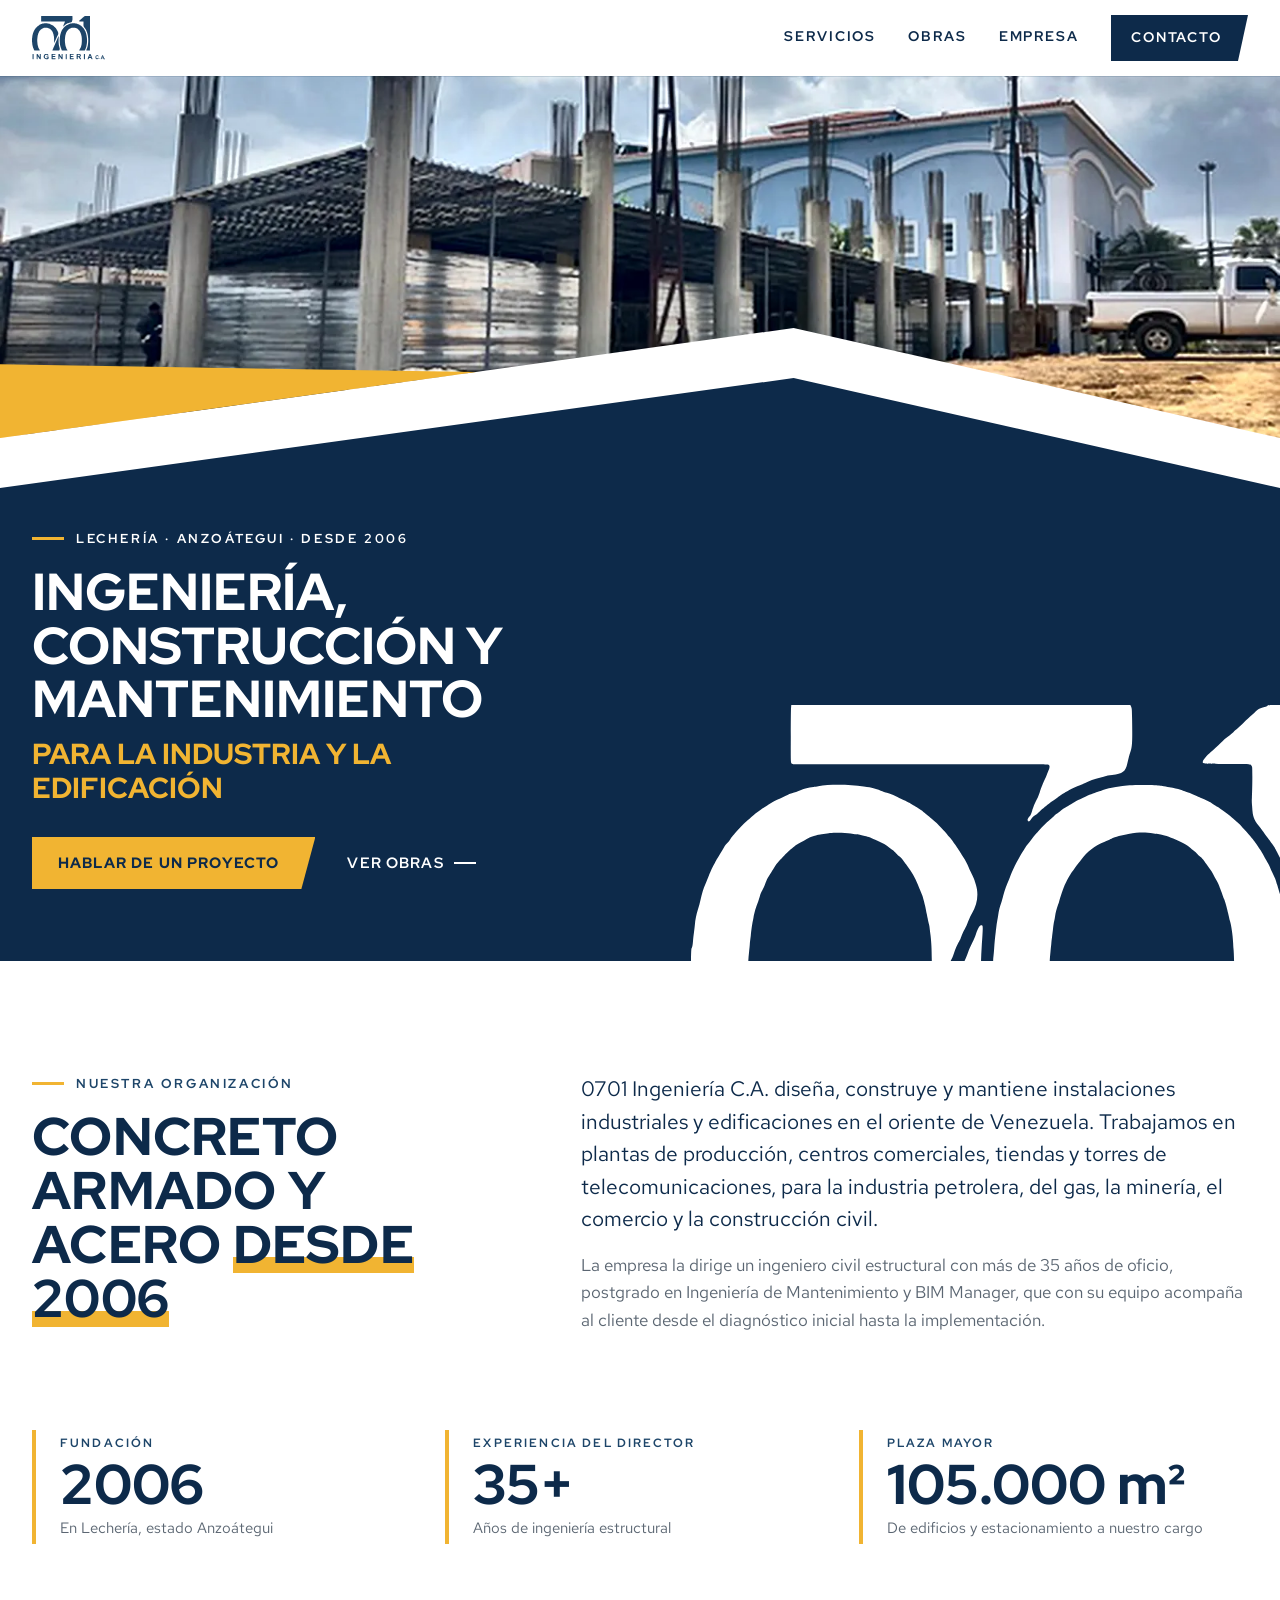
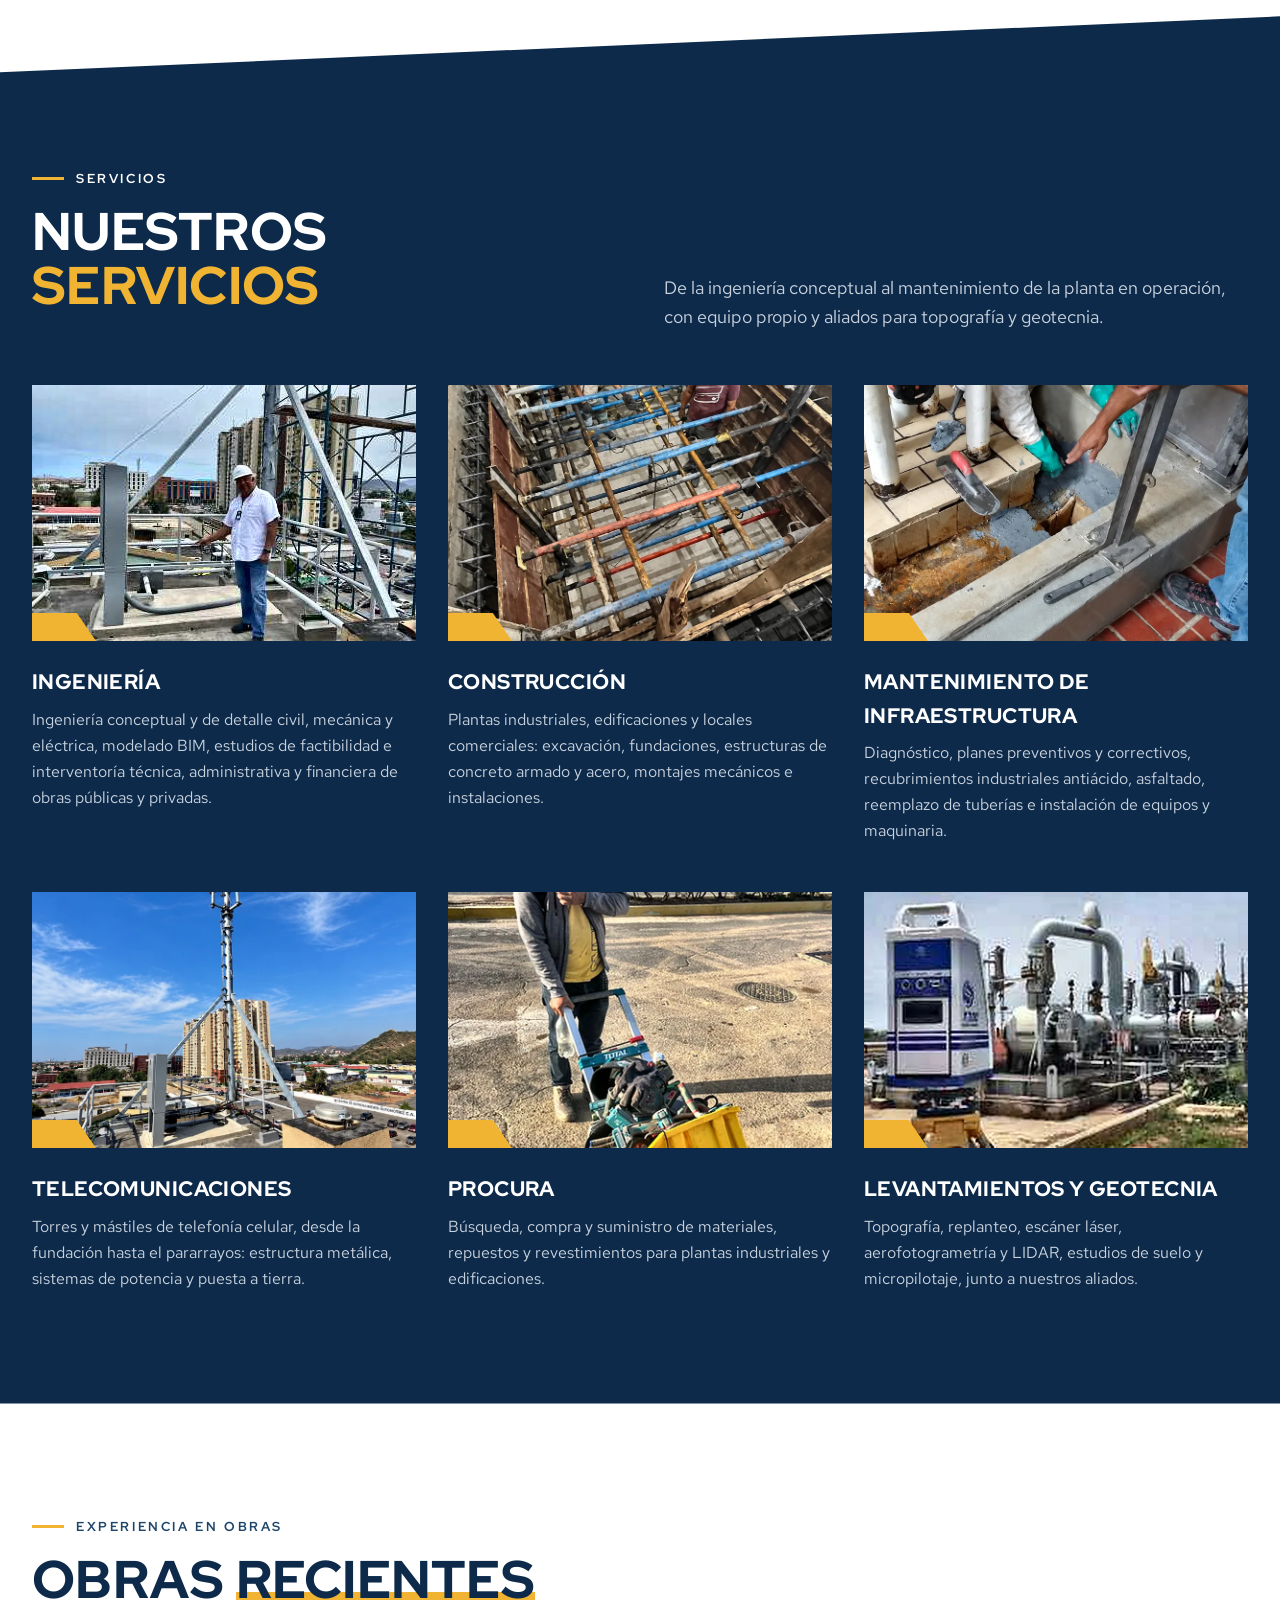
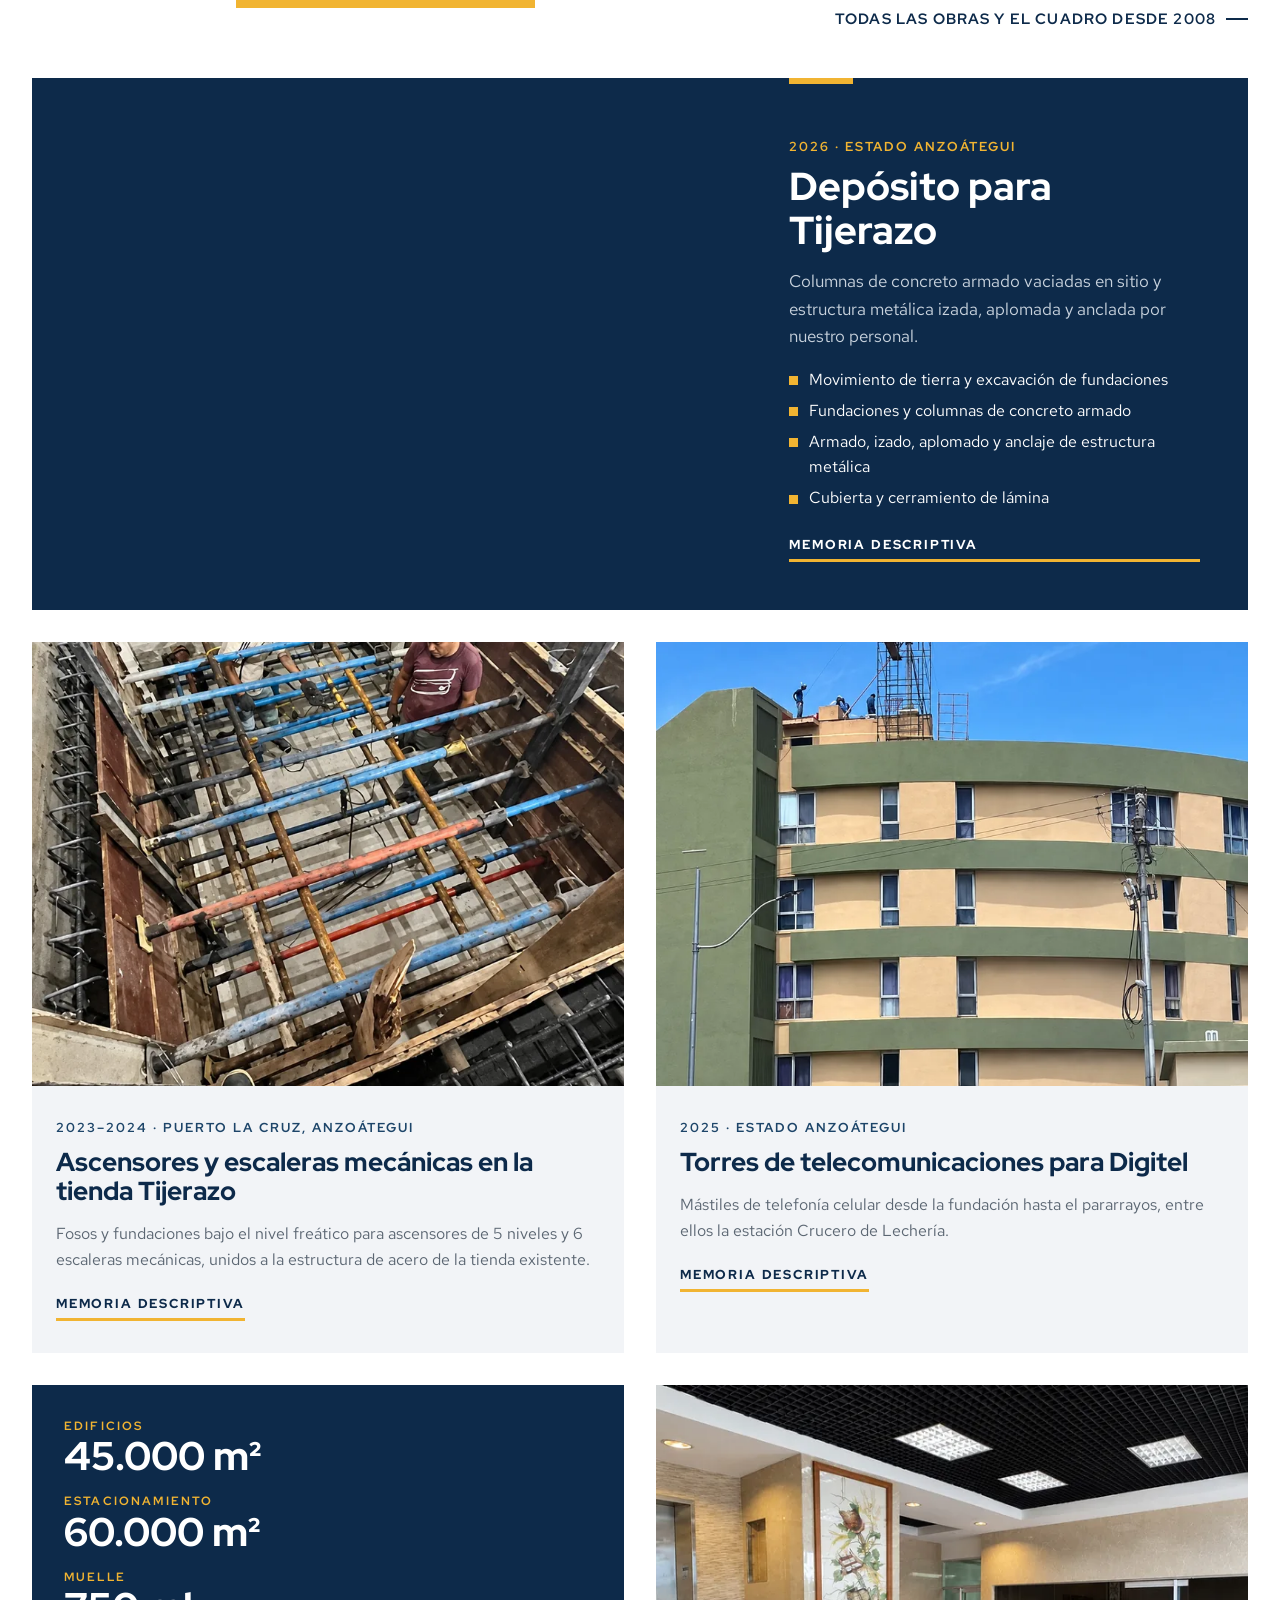
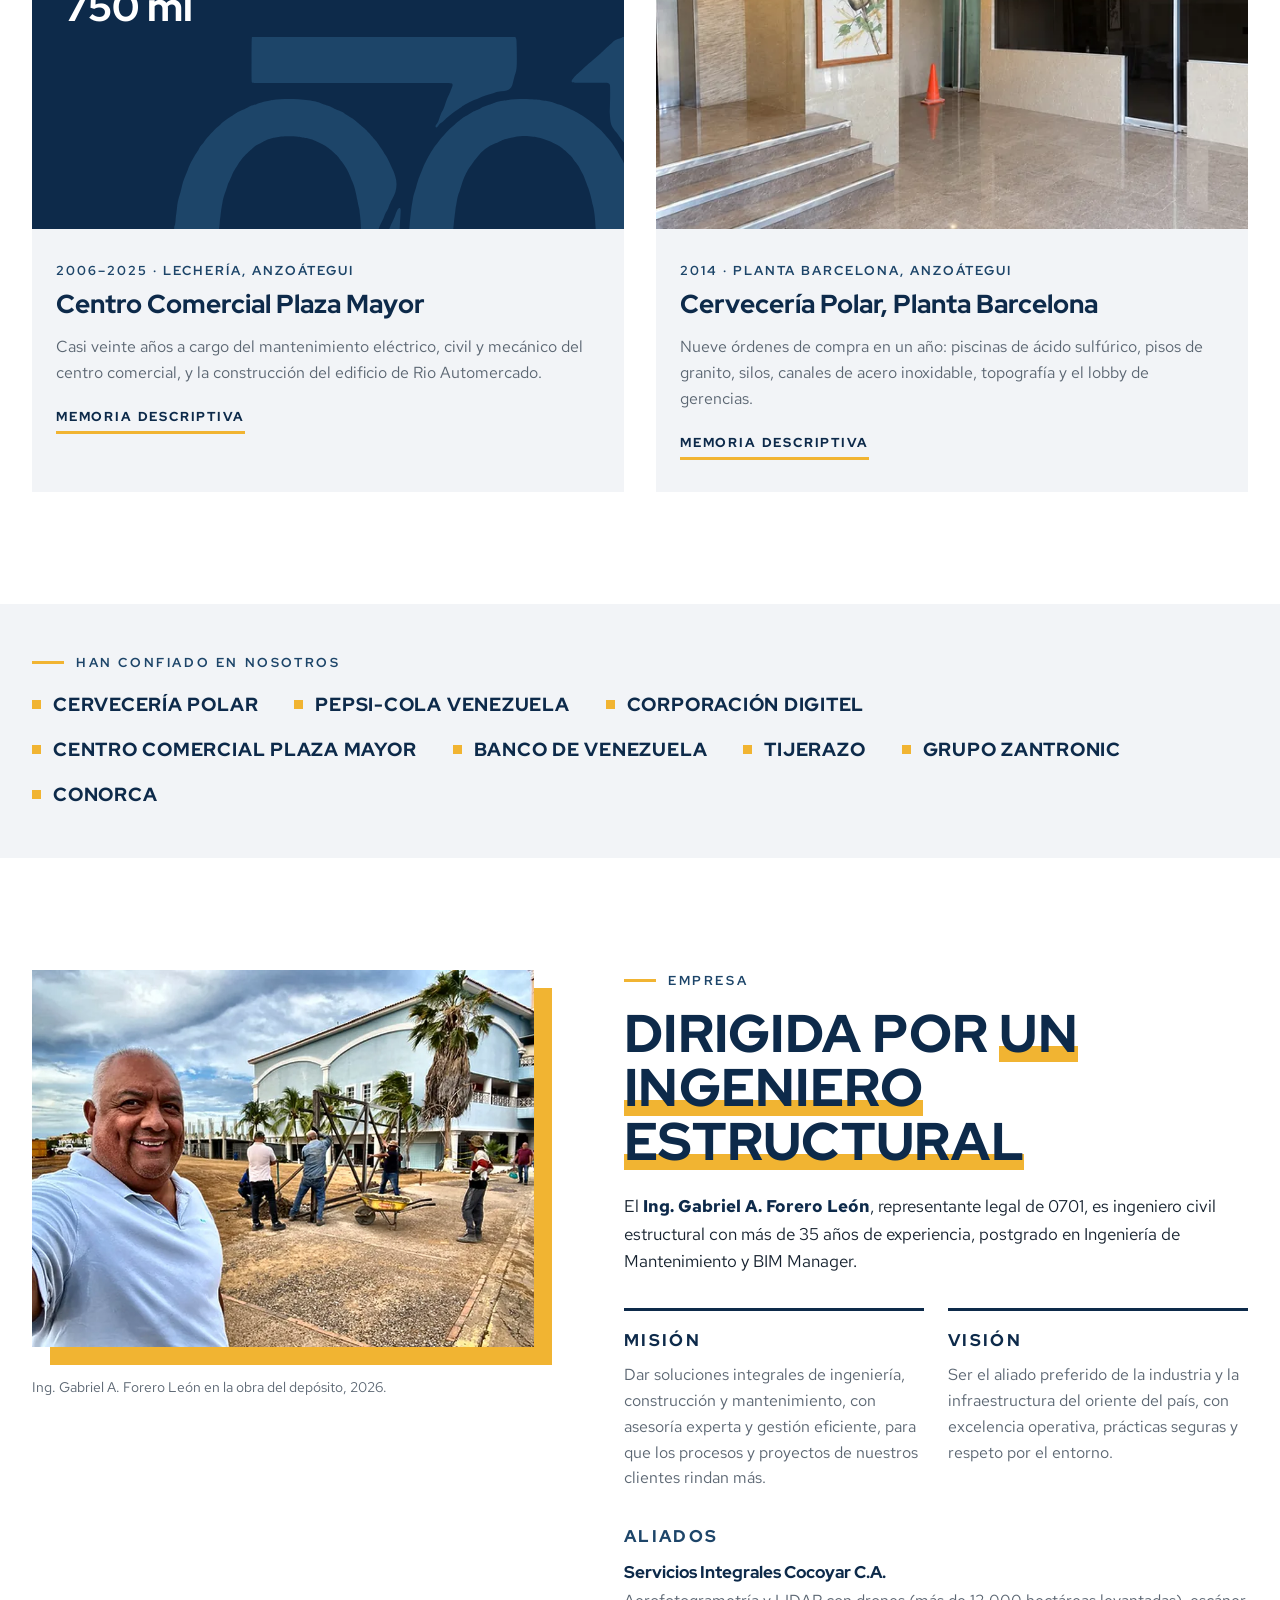
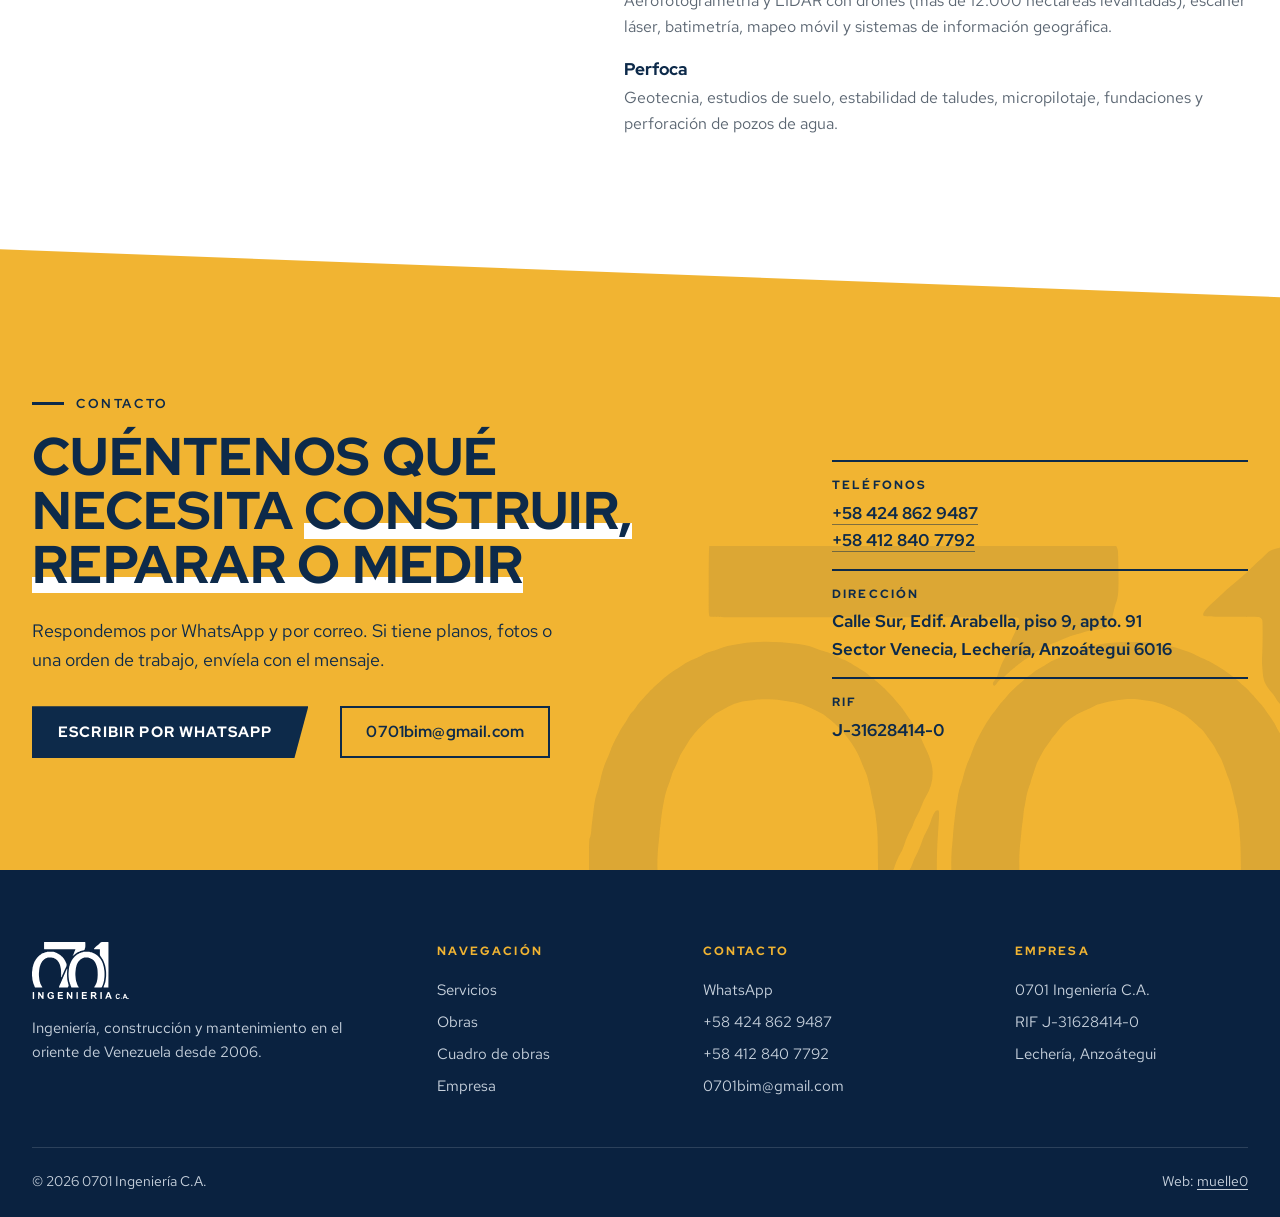
==== commit 48f26d42: "Fotos del brochure mejoradas con ChatGPT y revisadas una a una Co-Authored-By: Claude Opus 5.5 <nore" ====
--- a/public/index.html
+++ b/public/index.html
@@ -15,7 +15,7 @@
 <link rel="icon" href="img/favicon-32.png" sizes="32x32" type="image/png">
 <link rel="apple-touch-icon" href="img/apple-touch-icon.png">
 <link rel="preload" href="fonts/redhat-display.woff2" as="font" type="font/woff2" crossorigin>
-<link rel="stylesheet" href="css/estilos.css?v=10">
+<link rel="stylesheet" href="css/estilos.css?v=11">
 <script type="application/ld+json">{"@context":"https://schema.org","@type":"GeneralContractor","name":"0701 Ingeniería C.A.","taxID":"J-31628414-0","foundingDate":"2006-08","email":"0701bim@gmail.com","telephone":["+58 424-862-9487","+58 412-840-7792"],"founder":{"@type":"Person","name":"Gabriel A. Forero León","jobTitle":"Ingeniero civil estructural"},"address":{"@type":"PostalAddress","streetAddress":"Calle Sur, Edif. Arabella, piso 9, apto. 91, sector Venecia","addressLocality":"Lechería","addressRegion":"Anzoátegui","postalCode":"6016","addressCountry":"VE"},"areaServed":"Anzoátegui, Venezuela"}</script>
 </head>
 <body>
@@ -83,17 +83,17 @@
   <p>Ingeniería conceptual y de detalle civil, mecánica y eléctrica, modelado BIM, estudios de factibilidad e interventoría técnica, administrativa y financiera de obras públicas y privadas.</p>
 </li>
 <li class="srv">
-  <div class="srv__img"><img class="" src="img/fotos/srv-construccion-800.webp" srcset="img/fotos/srv-construccion-800.webp 800w, img/fotos/srv-construccion-1600.webp 1600w" sizes="(min-width: 1100px) 33vw, (min-width: 720px) 50vw, 100vw" width="1087" height="1600" alt="Construcción" loading="lazy" decoding="async"></div>
+  <div class="srv__img"><img class="" src="img/fotos/srv-construccion-800.webp" srcset="img/fotos/srv-construccion-800.webp 800w, img/fotos/srv-construccion-1600.webp 1600w" sizes="(min-width: 1100px) 33vw, (min-width: 720px) 50vw, 100vw" width="1033" height="1522" alt="Construcción" loading="lazy" decoding="async"></div>
   <h3>Construcción</h3>
   <p>Plantas industriales, edificaciones y locales comerciales: excavación, fundaciones, estructuras de concreto armado y acero, montajes mecánicos e instalaciones.</p>
 </li>
 <li class="srv">
-  <div class="srv__img"><img class="" src="img/fotos/srv-mantenimiento-800.webp" srcset="img/fotos/srv-mantenimiento-800.webp 800w, img/fotos/srv-mantenimiento-1600.webp 1600w" sizes="(min-width: 1100px) 33vw, (min-width: 720px) 50vw, 100vw" width="1199" height="1600" alt="Mantenimiento de infraestructura" loading="lazy" decoding="async"></div>
+  <div class="srv__img"><img class="" src="img/fotos/srv-mantenimiento-800.webp" srcset="img/fotos/srv-mantenimiento-800.webp 800w, img/fotos/srv-mantenimiento-1600.webp 1600w" sizes="(min-width: 1100px) 33vw, (min-width: 720px) 50vw, 100vw" width="1087" height="1447" alt="Mantenimiento de infraestructura" loading="lazy" decoding="async"></div>
   <h3>Mantenimiento de infraestructura</h3>
   <p>Diagnóstico, planes preventivos y correctivos, recubrimientos industriales antiácido, asfaltado, reemplazo de tuberías e instalación de equipos y maquinaria.</p>
 </li>
 <li class="srv">
-  <div class="srv__img"><img class="" src="img/fotos/srv-telecom-800.webp" srcset="img/fotos/srv-telecom-800.webp 800w, img/fotos/srv-telecom-1600.webp 1600w" sizes="(min-width: 1100px) 33vw, (min-width: 720px) 50vw, 100vw" width="1182" height="1600" alt="Telecomunicaciones" loading="lazy" decoding="async"></div>
+  <div class="srv__img"><img class="" src="img/fotos/srv-telecom-800.webp" srcset="img/fotos/srv-telecom-800.webp 800w, img/fotos/srv-telecom-1600.webp 1600w" sizes="(min-width: 1100px) 33vw, (min-width: 720px) 50vw, 100vw" width="1078" height="1460" alt="Telecomunicaciones" loading="lazy" decoding="async"></div>
   <h3>Telecomunicaciones</h3>
   <p>Torres y mástiles de telefonía celular, desde la fundación hasta el pararrayos: estructura metálica, sistemas de potencia y puesta a tierra.</p>
 </li>
@@ -127,7 +127,7 @@
   </div>
 </a>
 <div class="obras__rejilla"><a class="obra-t" href="obras/tienda-tijerazo-puerto-la-cruz/">
-  <div class="obra-t__media"><img class="obra-t__img" src="img/fotos/tijerazo-foso-800.webp" srcset="img/fotos/tijerazo-foso-800.webp 800w, img/fotos/tijerazo-foso-1600.webp 1600w" sizes="(min-width: 900px) 33vw, 100vw" width="1087" height="1600" alt="Foso y fundaciones bajo nivel freático" loading="lazy" decoding="async"></div>
+  <div class="obra-t__media"><img class="obra-t__img" src="img/fotos/tijerazo-foso-800.webp" srcset="img/fotos/tijerazo-foso-800.webp 800w, img/fotos/tijerazo-foso-1600.webp 1600w" sizes="(min-width: 900px) 33vw, 100vw" width="1033" height="1522" alt="Foso y fundaciones bajo nivel freático" loading="lazy" decoding="async"></div>
   <div class="obra-t__txt">
     <p class="obra-t__meta">2023–2024 · Puerto La Cruz, Anzoátegui</p>
     <h3>Ascensores y escaleras mecánicas en la tienda Tijerazo</h3>
@@ -136,7 +136,7 @@
   </div>
 </a>
 <a class="obra-t" href="obras/torres-digitel/">
-  <div class="obra-t__media"><img class="obra-t__img" src="img/fotos/digitel-crucero-800.webp" srcset="img/fotos/digitel-crucero-800.webp 800w, img/fotos/digitel-crucero-1600.webp 1600w" sizes="(min-width: 900px) 33vw, 100vw" width="1200" height="1600" alt="Estación Crucero de Lechería en montaje" loading="lazy" decoding="async"></div>
+  <div class="obra-t__media"><img class="obra-t__img" src="img/fotos/digitel-crucero-800.webp" srcset="img/fotos/digitel-crucero-800.webp 800w, img/fotos/digitel-crucero-1600.webp 1600w" sizes="(min-width: 900px) 33vw, 100vw" width="1086" height="1448" alt="Estación Crucero de Lechería en montaje" loading="lazy" decoding="async"></div>
   <div class="obra-t__txt">
     <p class="obra-t__meta">2025 · Estado Anzoátegui</p>
     <h3>Torres de telecomunicaciones para Digitel</h3>
@@ -154,7 +154,7 @@
   </div>
 </a>
 <a class="obra-t" href="obras/cerveceria-polar-barcelona/">
-  <div class="obra-t__media"><img class="obra-t__img" src="img/fotos/polar-lobby-800.webp" srcset="img/fotos/polar-lobby-800.webp 800w, img/fotos/polar-lobby-1600.webp 1600w" sizes="(min-width: 900px) 33vw, 100vw" width="1600" height="984" alt="Lobby de gerencias remodelado" loading="lazy" decoding="async"></div>
+  <div class="obra-t__media"><img class="obra-t__img" src="img/fotos/polar-lobby-800.webp" srcset="img/fotos/polar-lobby-800.webp 800w, img/fotos/polar-lobby-1600.webp 1600w" sizes="(min-width: 900px) 33vw, 100vw" width="1599" height="984" alt="Lobby de gerencias remodelado" loading="lazy" decoding="async"></div>
   <div class="obra-t__txt">
     <p class="obra-t__meta">2014 · Planta Barcelona, Anzoátegui</p>
     <h3>Cervecería Polar, Planta Barcelona</h3>
@@ -219,6 +219,6 @@
   <div class="env pie__base"><span>© 2026 0701 Ingeniería C.A.</span><span>Web: <a href="https://muelle0.com" rel="noopener">muelle0</a></span></div>
 </footer>
 <div class="visor" hidden><button class="visor__cerrar" type="button" aria-label="Cerrar">Cerrar</button><img alt=""><p class="visor__pie"></p></div>
-<script src="js/main.js?v=10" defer></script>
+<script src="js/main.js?v=11" defer></script>
 </body>
 </html>
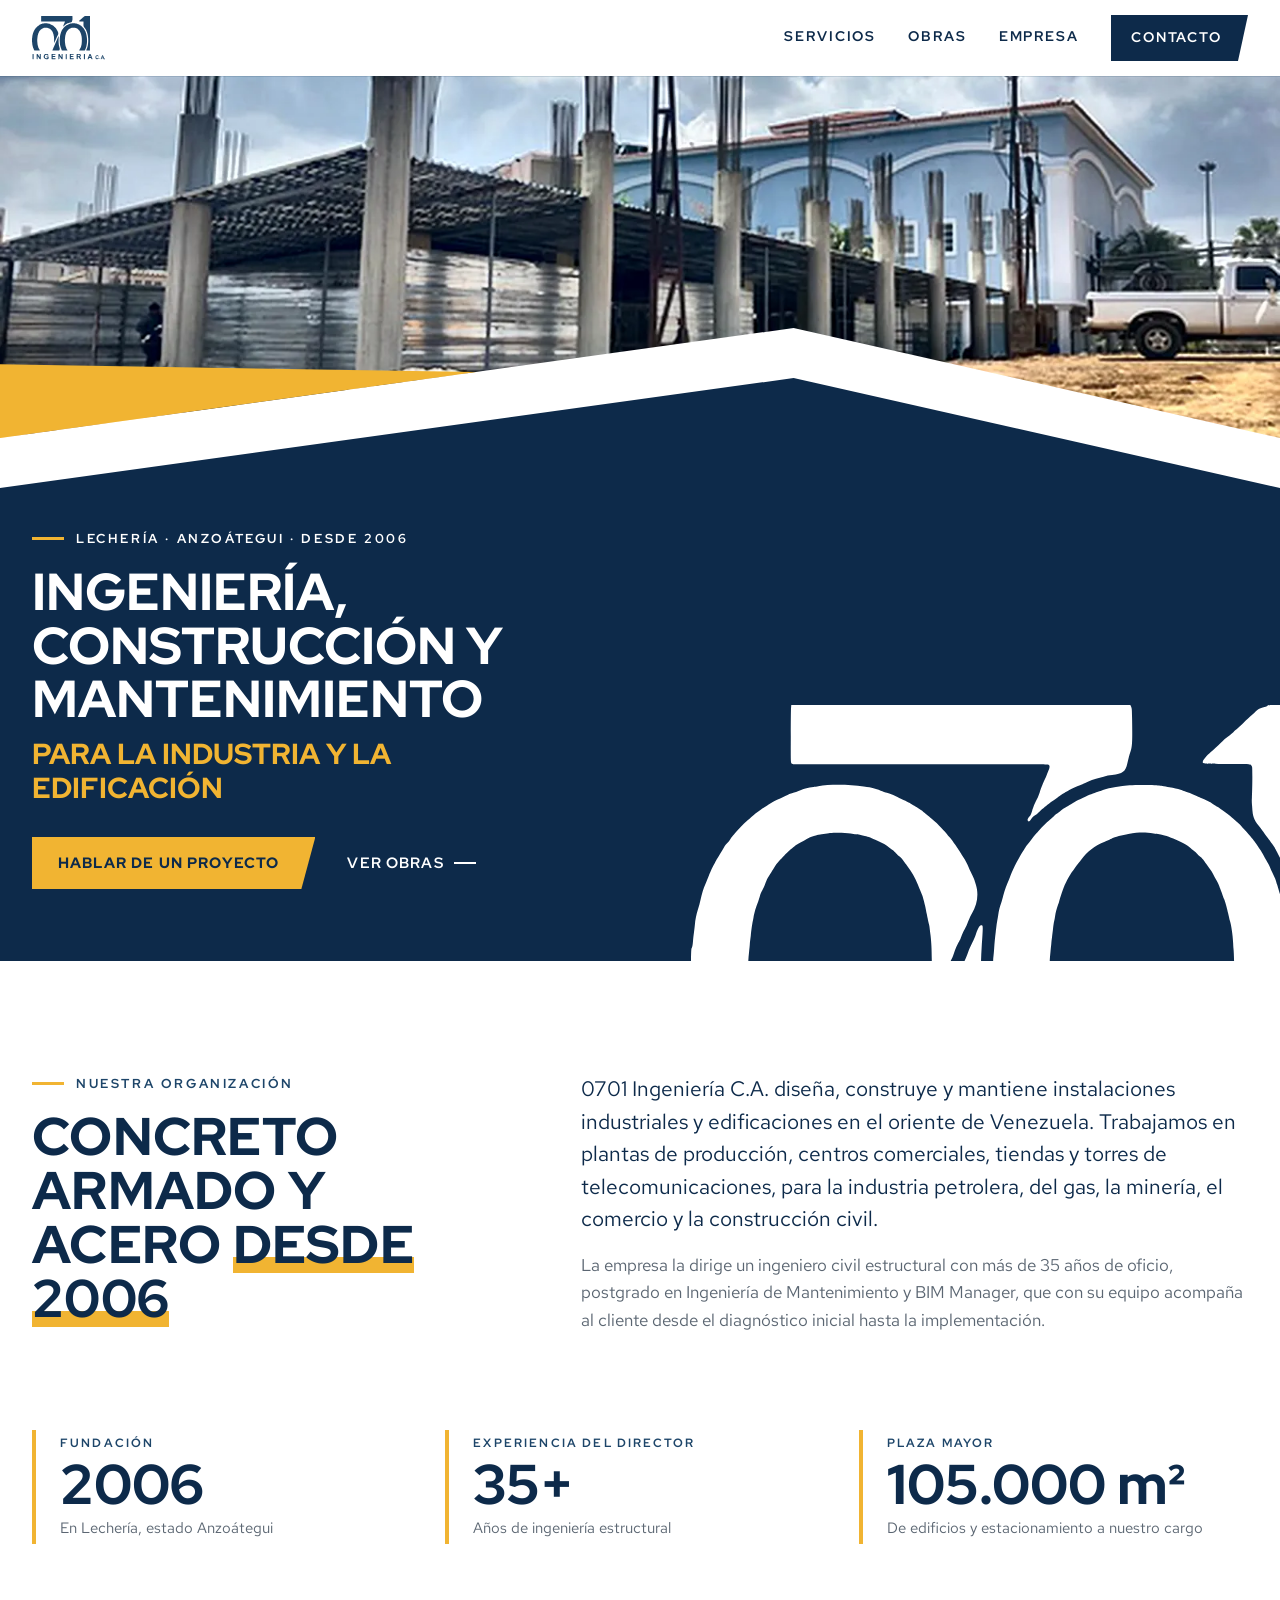
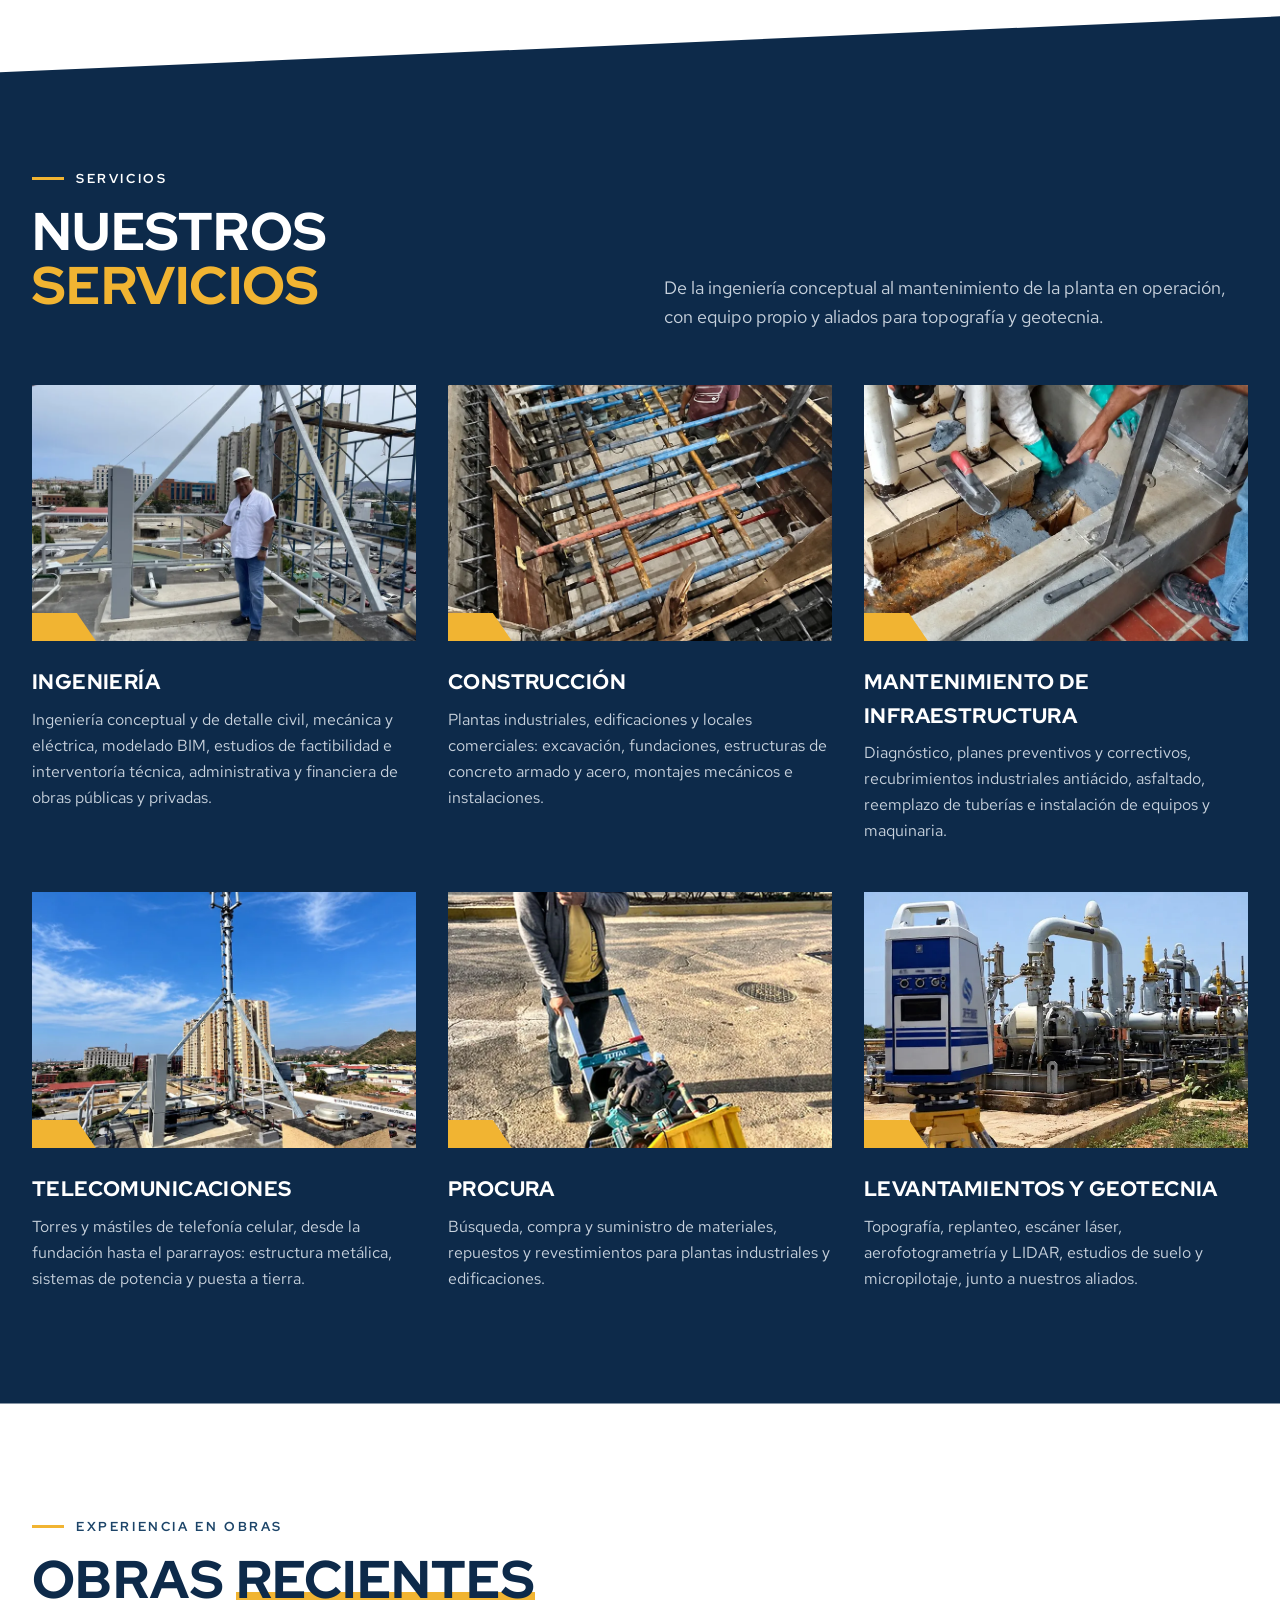
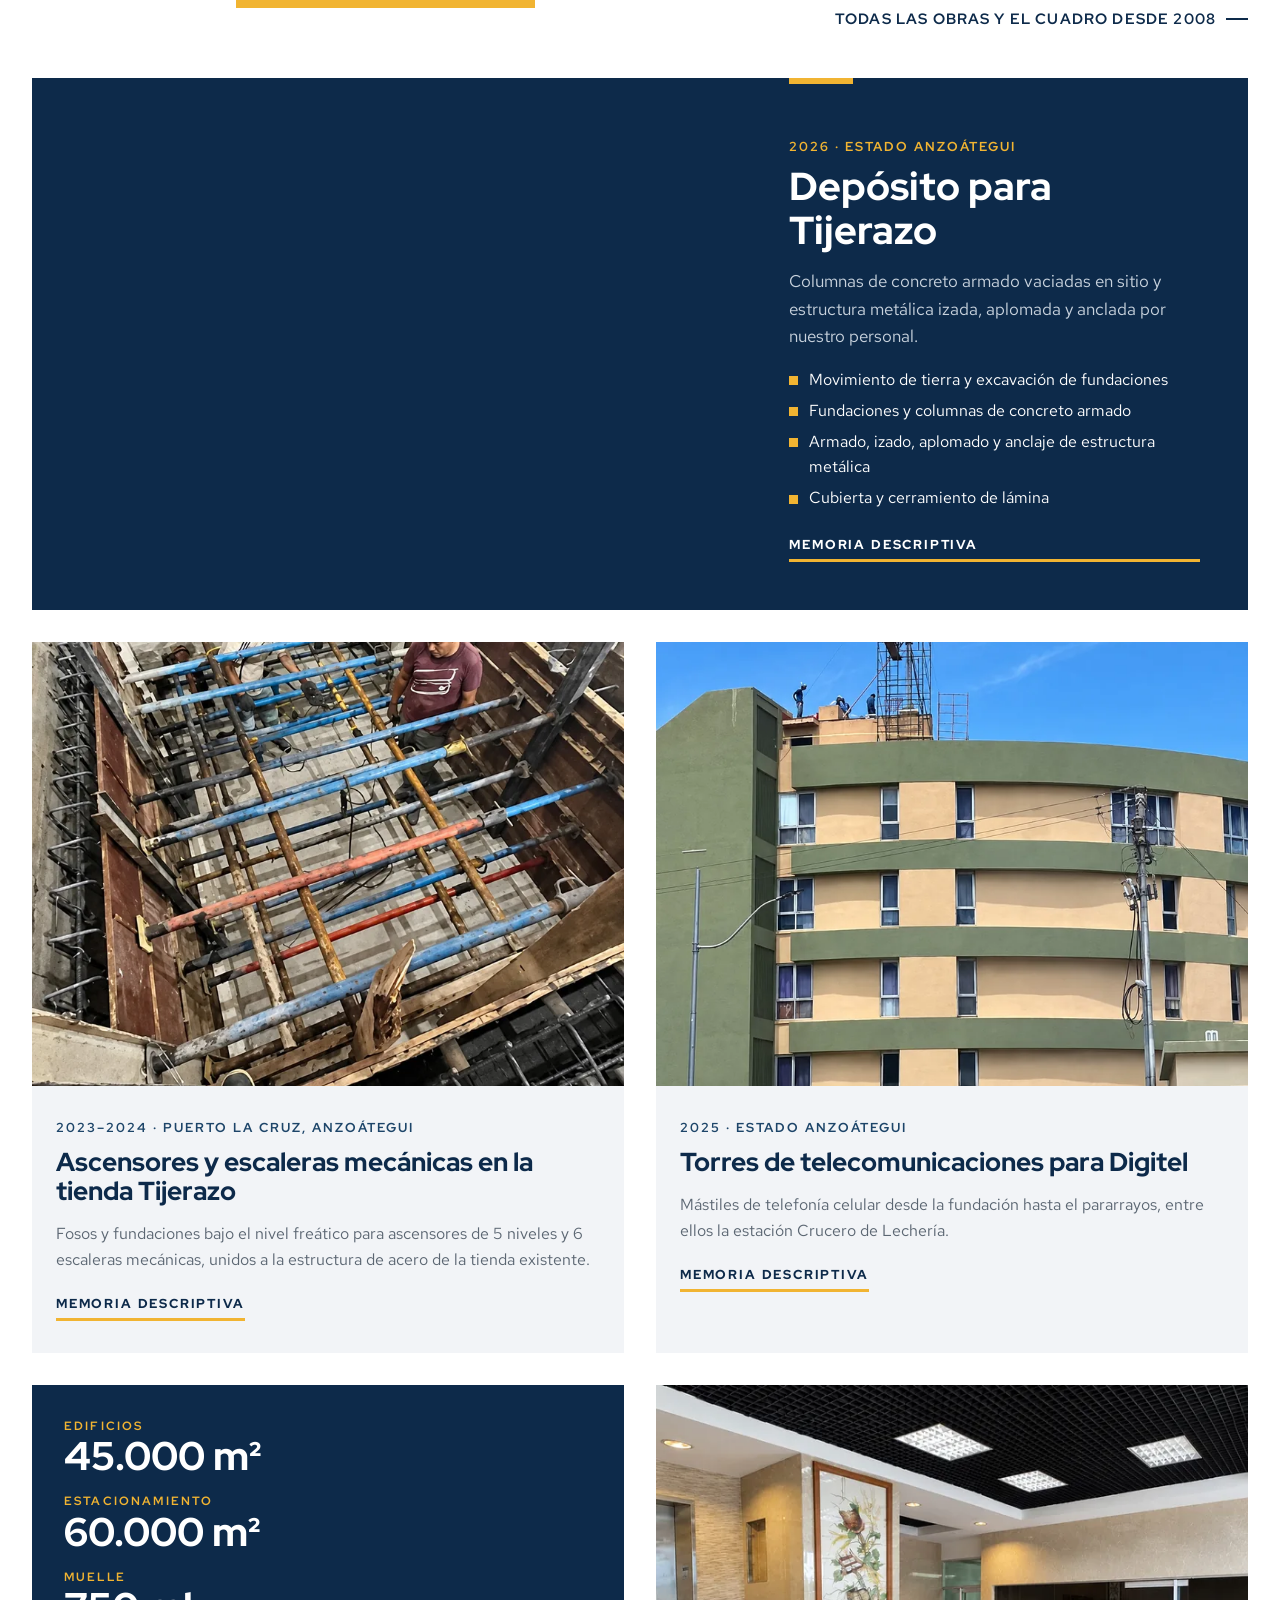
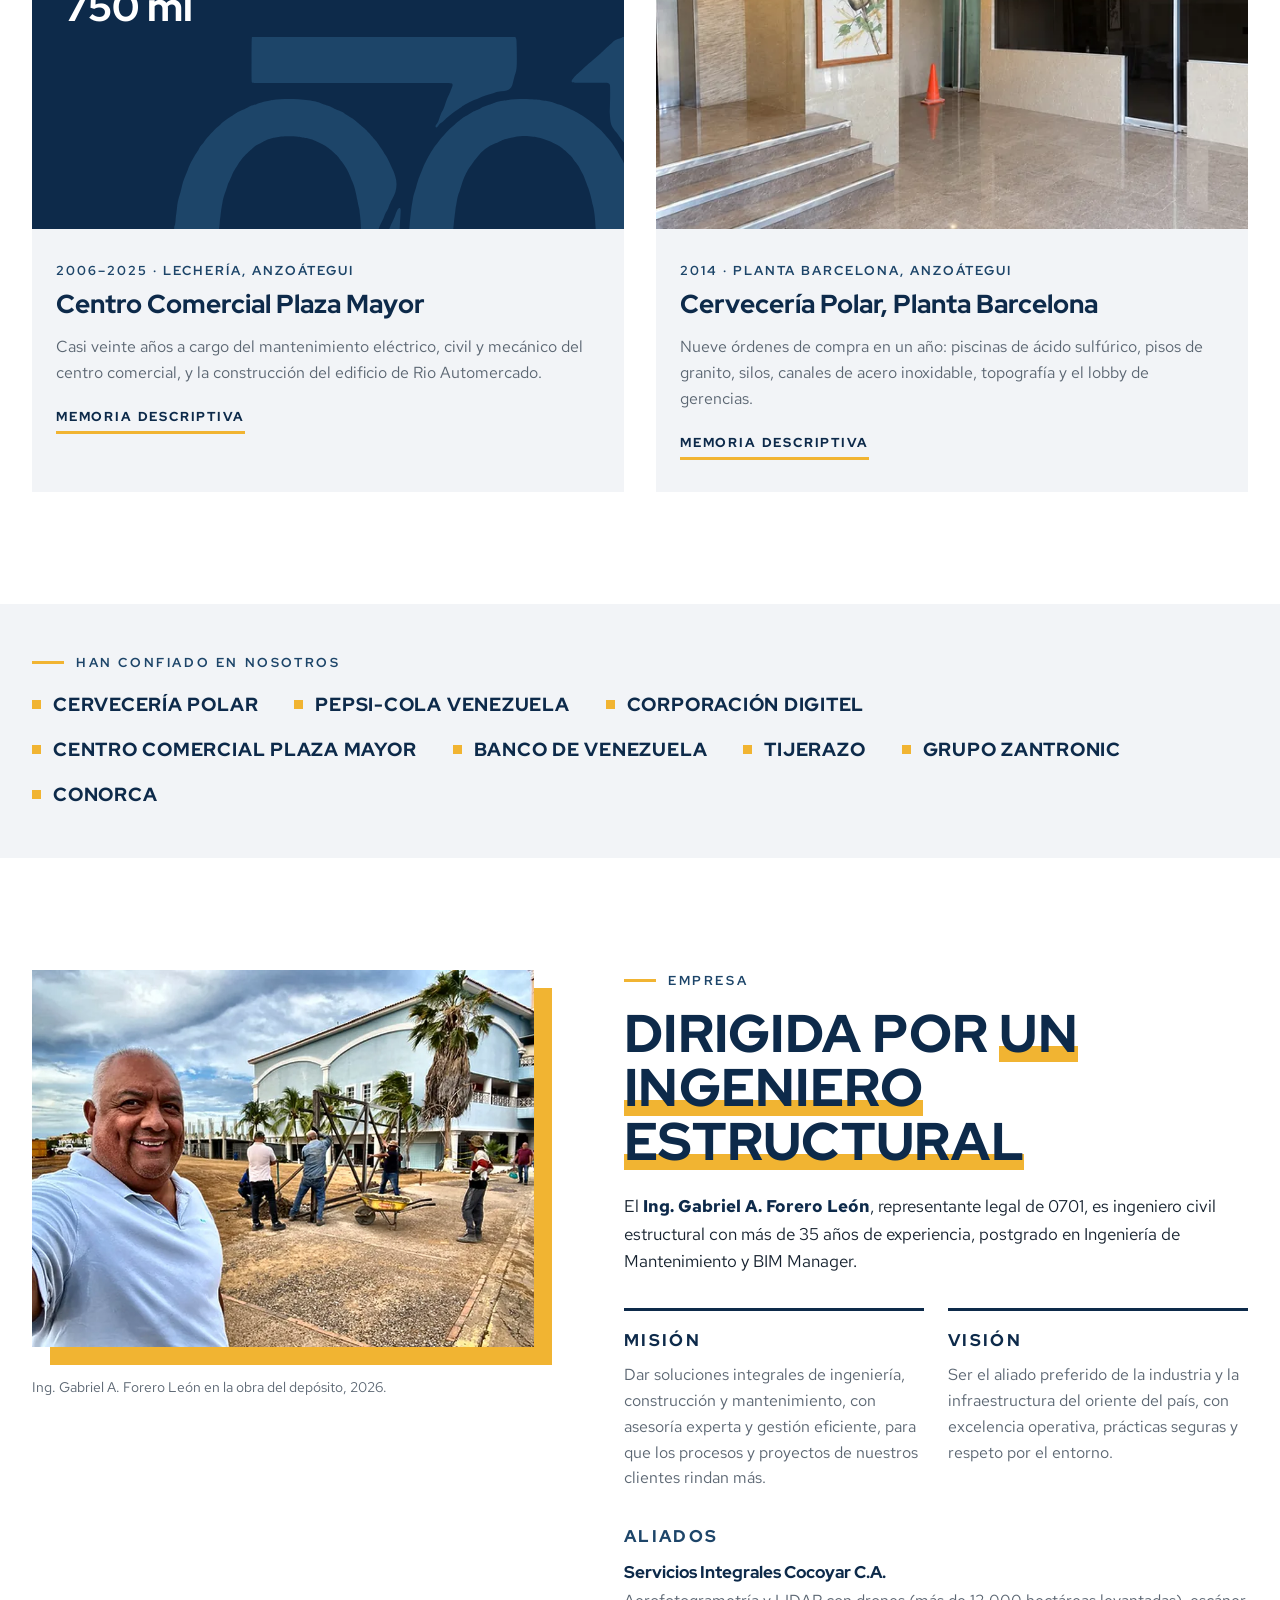
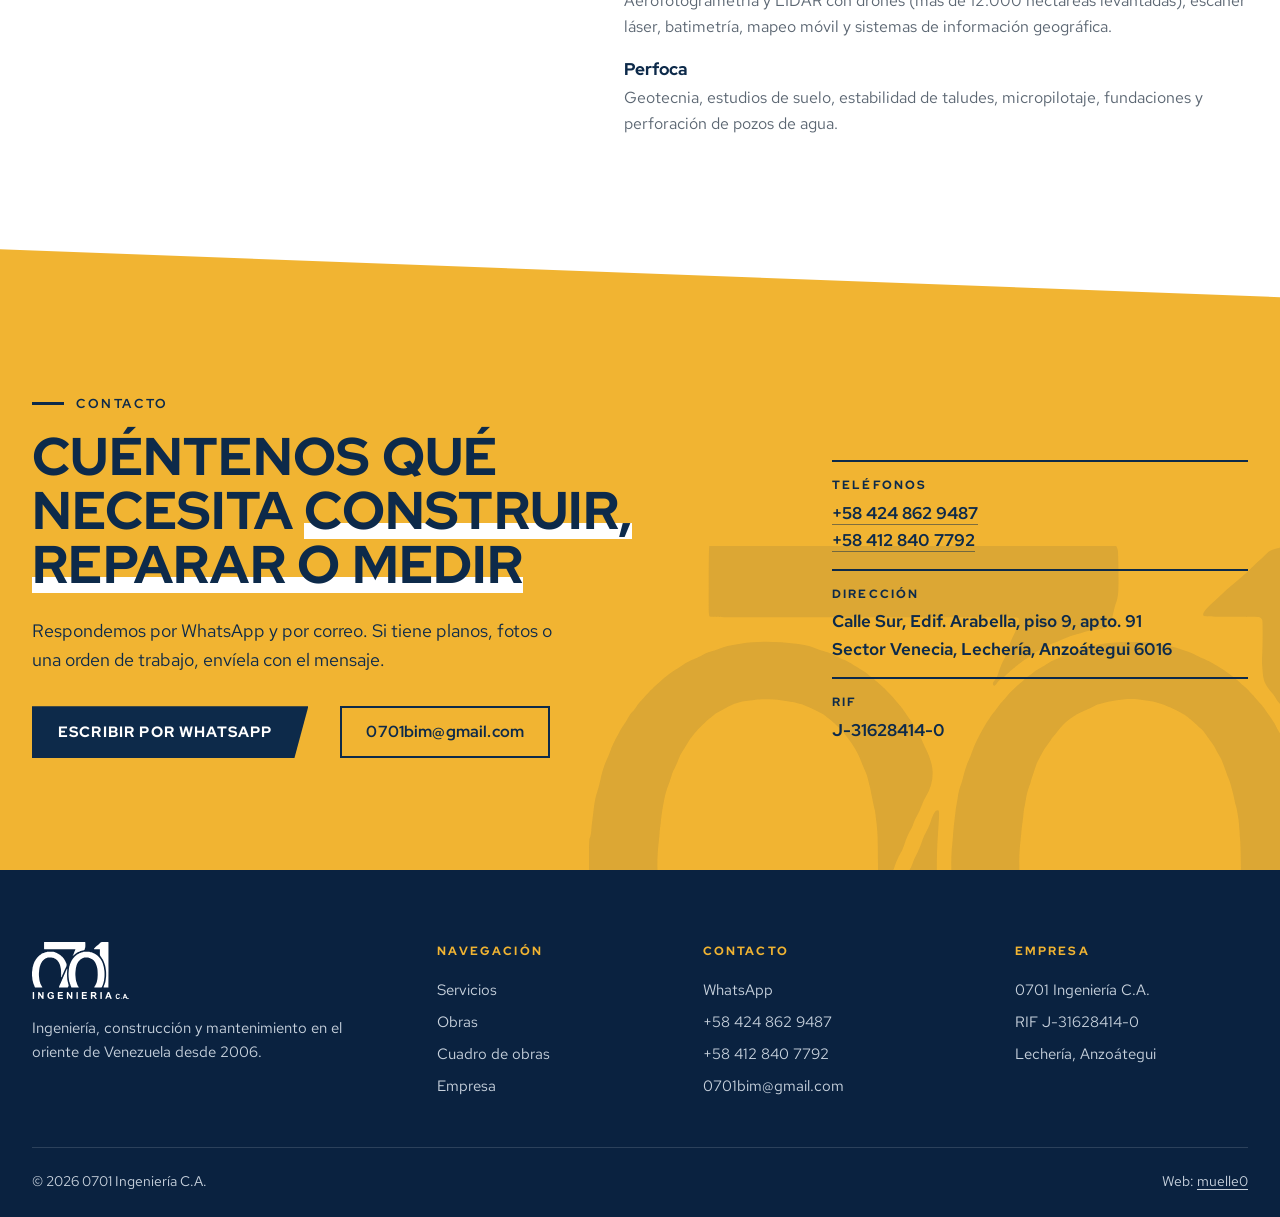
==== commit 3a22945a: "Ingeniería con la foto original de la azotea y escáner mejorado sin marca inventada Co-Authored-By: " ====
--- a/public/index.html
+++ b/public/index.html
@@ -15,7 +15,7 @@
 <link rel="icon" href="img/favicon-32.png" sizes="32x32" type="image/png">
 <link rel="apple-touch-icon" href="img/apple-touch-icon.png">
 <link rel="preload" href="fonts/redhat-display.woff2" as="font" type="font/woff2" crossorigin>
-<link rel="stylesheet" href="css/estilos.css?v=11">
+<link rel="stylesheet" href="css/estilos.css?v=12">
 <script type="application/ld+json">{"@context":"https://schema.org","@type":"GeneralContractor","name":"0701 Ingeniería C.A.","taxID":"J-31628414-0","foundingDate":"2006-08","email":"0701bim@gmail.com","telephone":["+58 424-862-9487","+58 412-840-7792"],"founder":{"@type":"Person","name":"Gabriel A. Forero León","jobTitle":"Ingeniero civil estructural"},"address":{"@type":"PostalAddress","streetAddress":"Calle Sur, Edif. Arabella, piso 9, apto. 91, sector Venecia","addressLocality":"Lechería","addressRegion":"Anzoátegui","postalCode":"6016","addressCountry":"VE"},"areaServed":"Anzoátegui, Venezuela"}</script>
 </head>
 <body>
@@ -78,7 +78,7 @@
     </div>
     <ul class="srv-rejilla">
 <li class="srv">
-  <div class="srv__img"><img class="" src="img/fotos/srv-ingenieria-800.webp" srcset="img/fotos/srv-ingenieria-800.webp 800w, img/fotos/srv-ingenieria-1600.webp 1600w" sizes="(min-width: 1100px) 33vw, (min-width: 720px) 50vw, 100vw" width="1600" height="999" alt="Ingeniería" loading="lazy" decoding="async"></div>
+  <div class="srv__img"><img class="" src="img/fotos/srv-ingenieria-800.webp" srcset="img/fotos/srv-ingenieria-800.webp 800w, img/fotos/srv-ingenieria-1600.webp 1600w" sizes="(min-width: 1100px) 33vw, (min-width: 720px) 50vw, 100vw" width="1600" height="1200" alt="Ingeniería" loading="lazy" decoding="async"></div>
   <h3>Ingeniería</h3>
   <p>Ingeniería conceptual y de detalle civil, mecánica y eléctrica, modelado BIM, estudios de factibilidad e interventoría técnica, administrativa y financiera de obras públicas y privadas.</p>
 </li>
@@ -103,7 +103,7 @@
   <p>Búsqueda, compra y suministro de materiales, repuestos y revestimientos para plantas industriales y edificaciones.</p>
 </li>
 <li class="srv">
-  <div class="srv__img"><img class="" src="img/fotos/srv-levantamientos-800.webp" srcset="img/fotos/srv-levantamientos-800.webp 800w, img/fotos/srv-levantamientos-1600.webp 1600w" sizes="(min-width: 1100px) 33vw, (min-width: 720px) 50vw, 100vw" width="1600" height="991" alt="Levantamientos y geotecnia" loading="lazy" decoding="async"></div>
+  <div class="srv__img"><img class="" src="img/fotos/srv-levantamientos-800.webp" srcset="img/fotos/srv-levantamientos-800.webp 800w, img/fotos/srv-levantamientos-1600.webp 1600w" sizes="(min-width: 1100px) 33vw, (min-width: 720px) 50vw, 100vw" width="1592" height="988" alt="Levantamientos y geotecnia" loading="lazy" decoding="async"></div>
   <h3>Levantamientos y geotecnia</h3>
   <p>Topografía, replanteo, escáner láser, aerofotogrametría y LIDAR, estudios de suelo y micropilotaje, junto a nuestros aliados.</p>
 </li>
@@ -219,6 +219,6 @@
   <div class="env pie__base"><span>© 2026 0701 Ingeniería C.A.</span><span>Web: <a href="https://muelle0.com" rel="noopener">muelle0</a></span></div>
 </footer>
 <div class="visor" hidden><button class="visor__cerrar" type="button" aria-label="Cerrar">Cerrar</button><img alt=""><p class="visor__pie"></p></div>
-<script src="js/main.js?v=11" defer></script>
+<script src="js/main.js?v=12" defer></script>
 </body>
 </html>
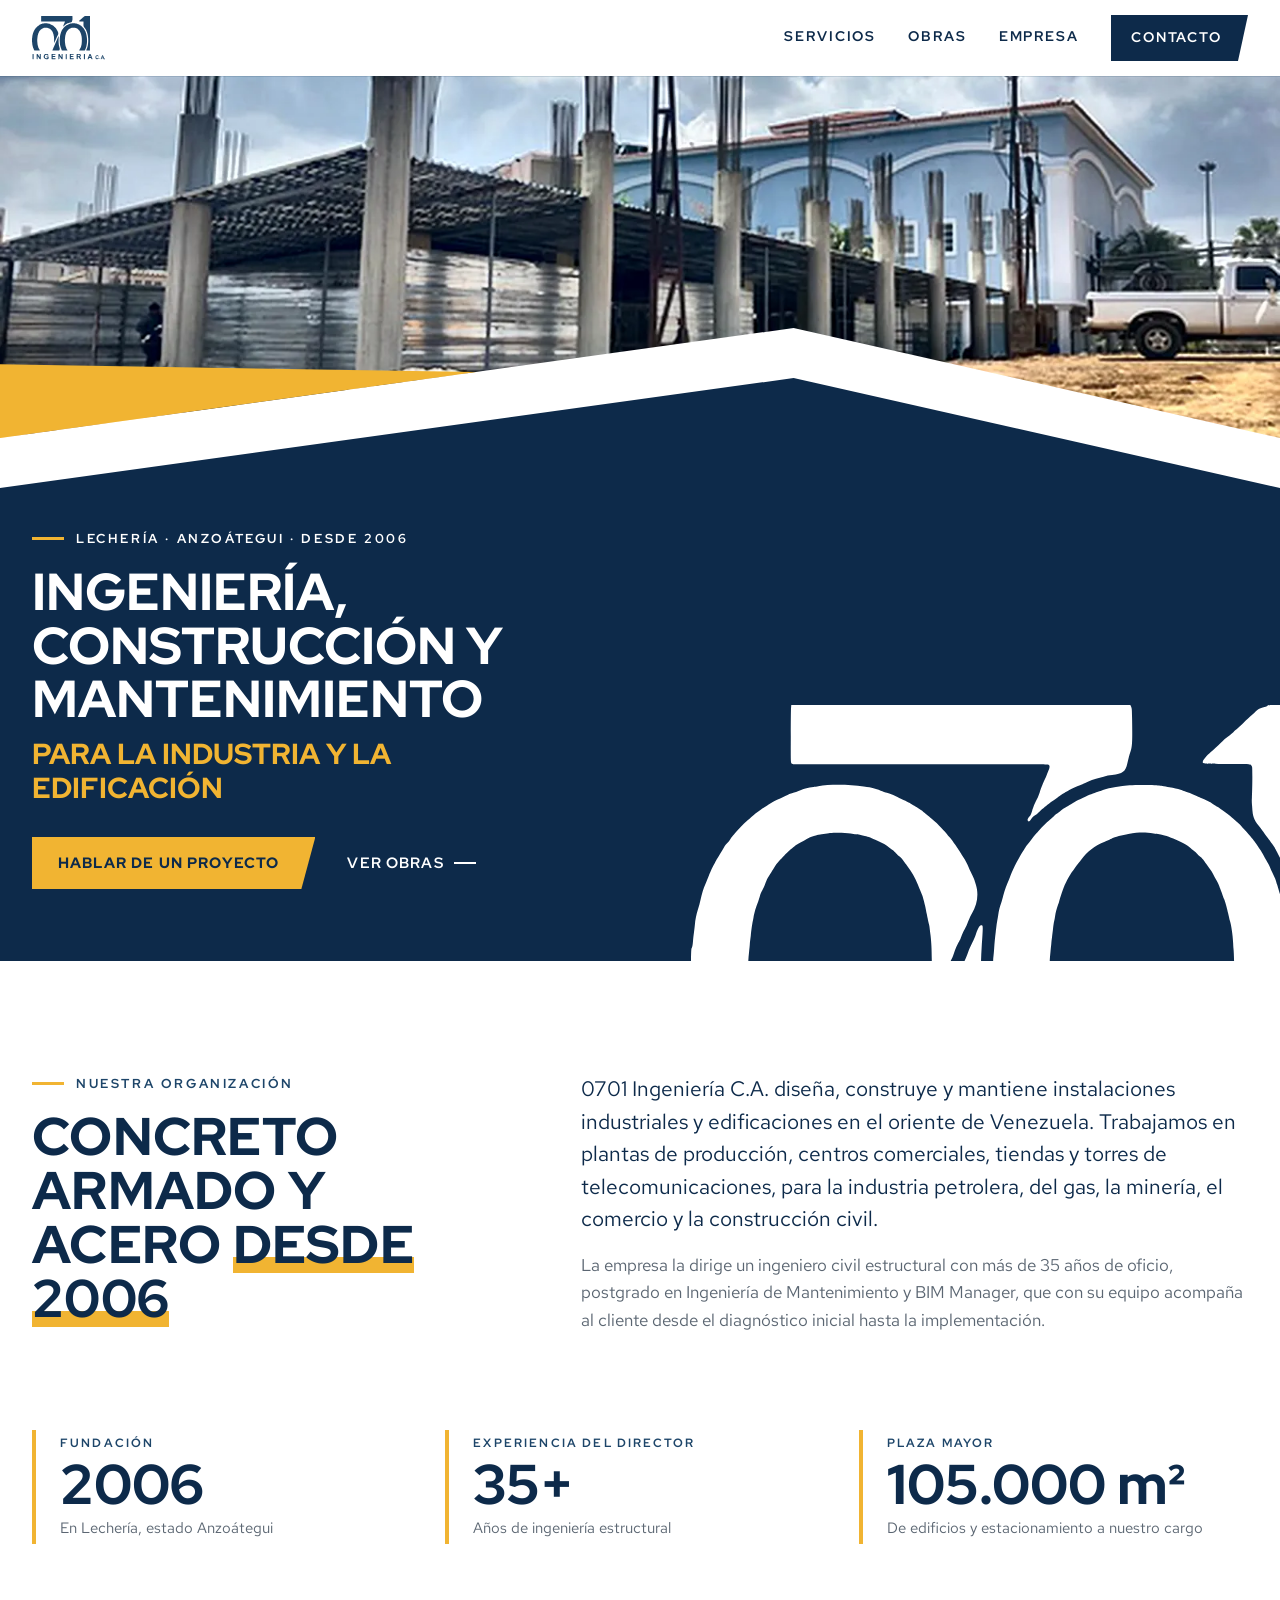
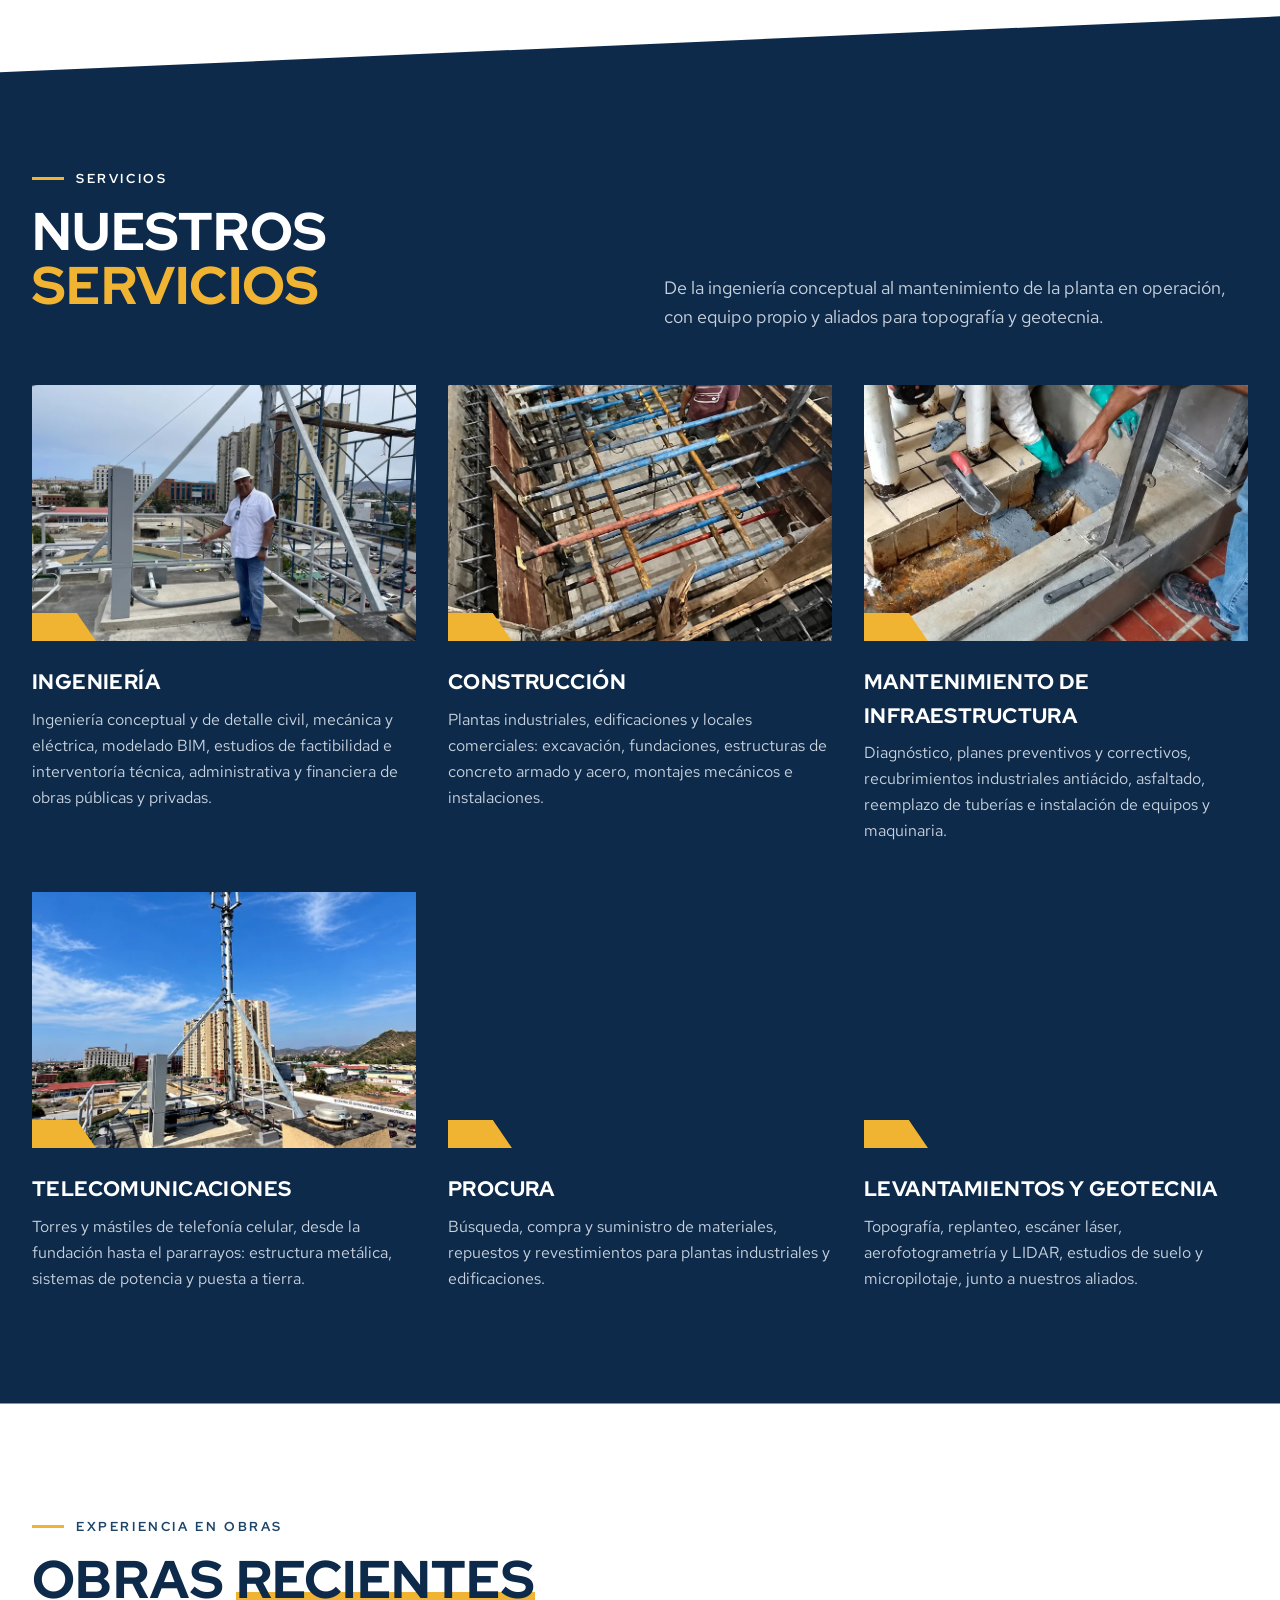
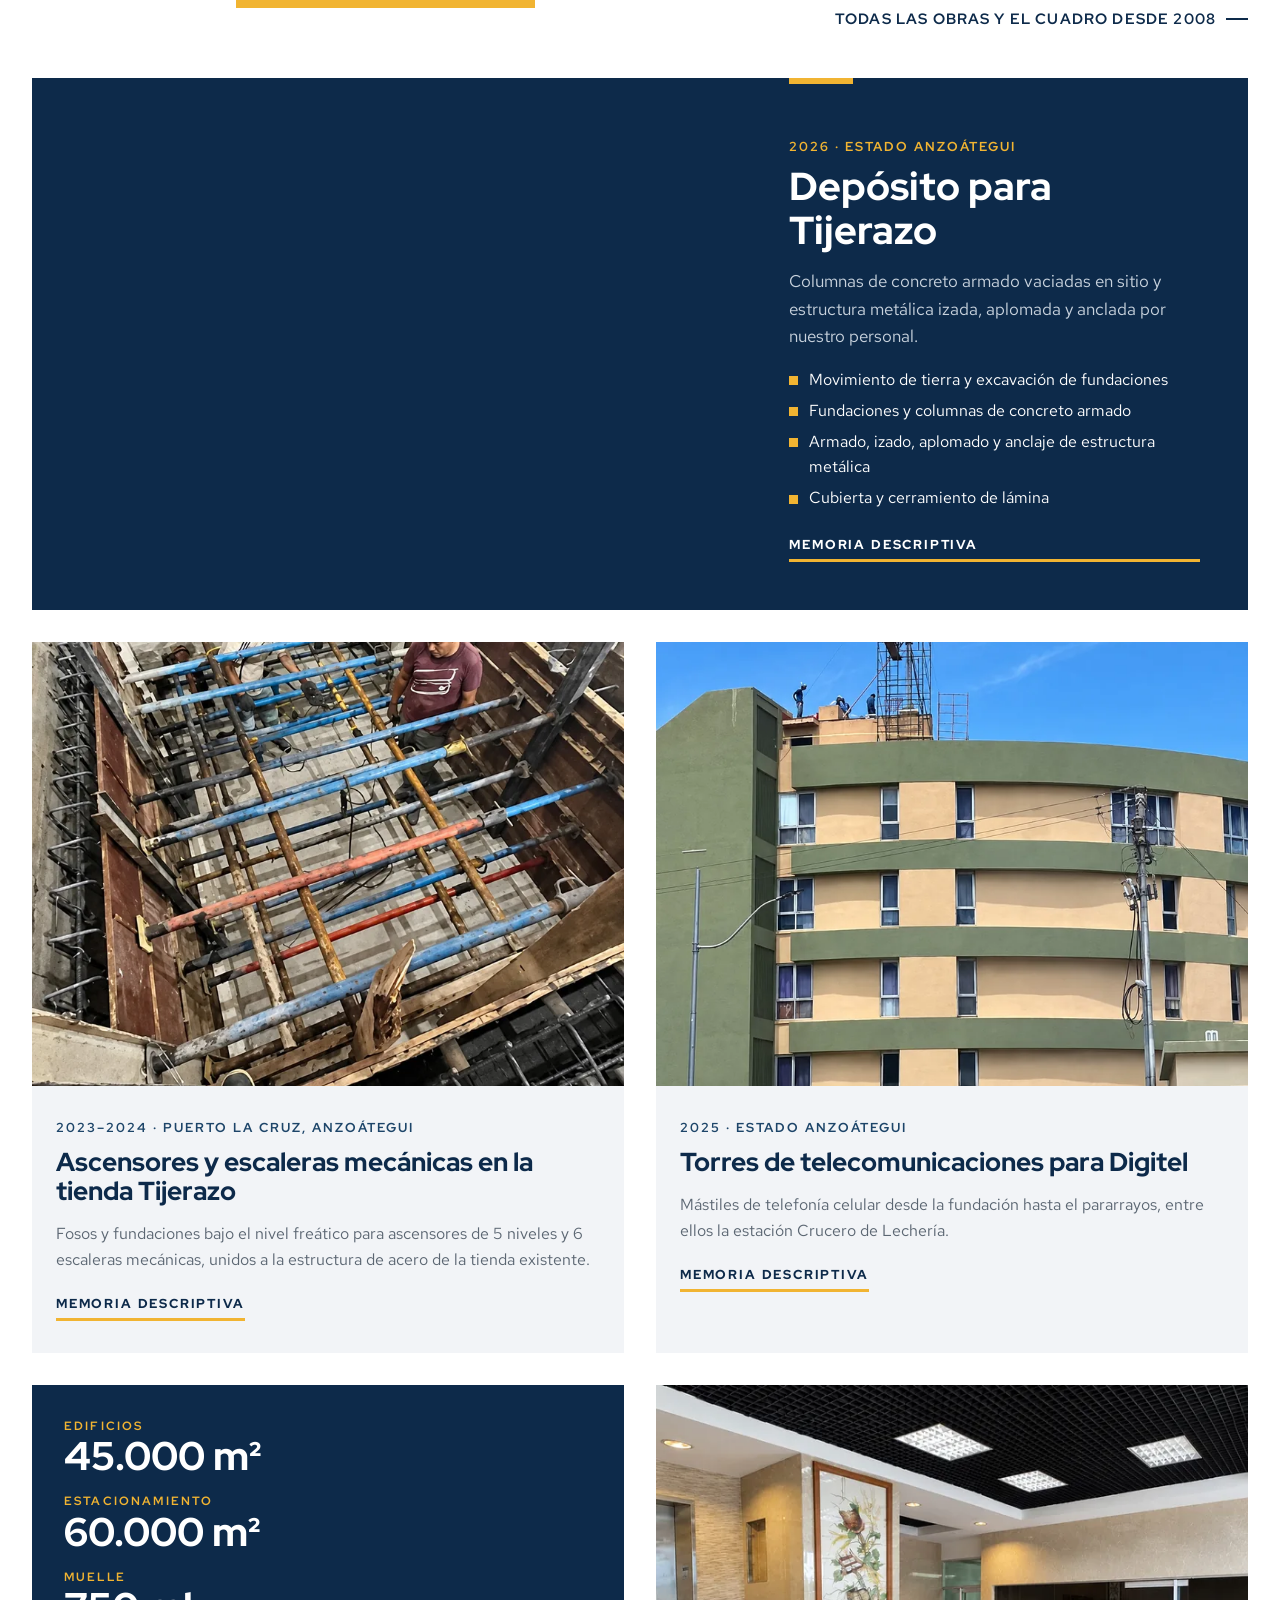
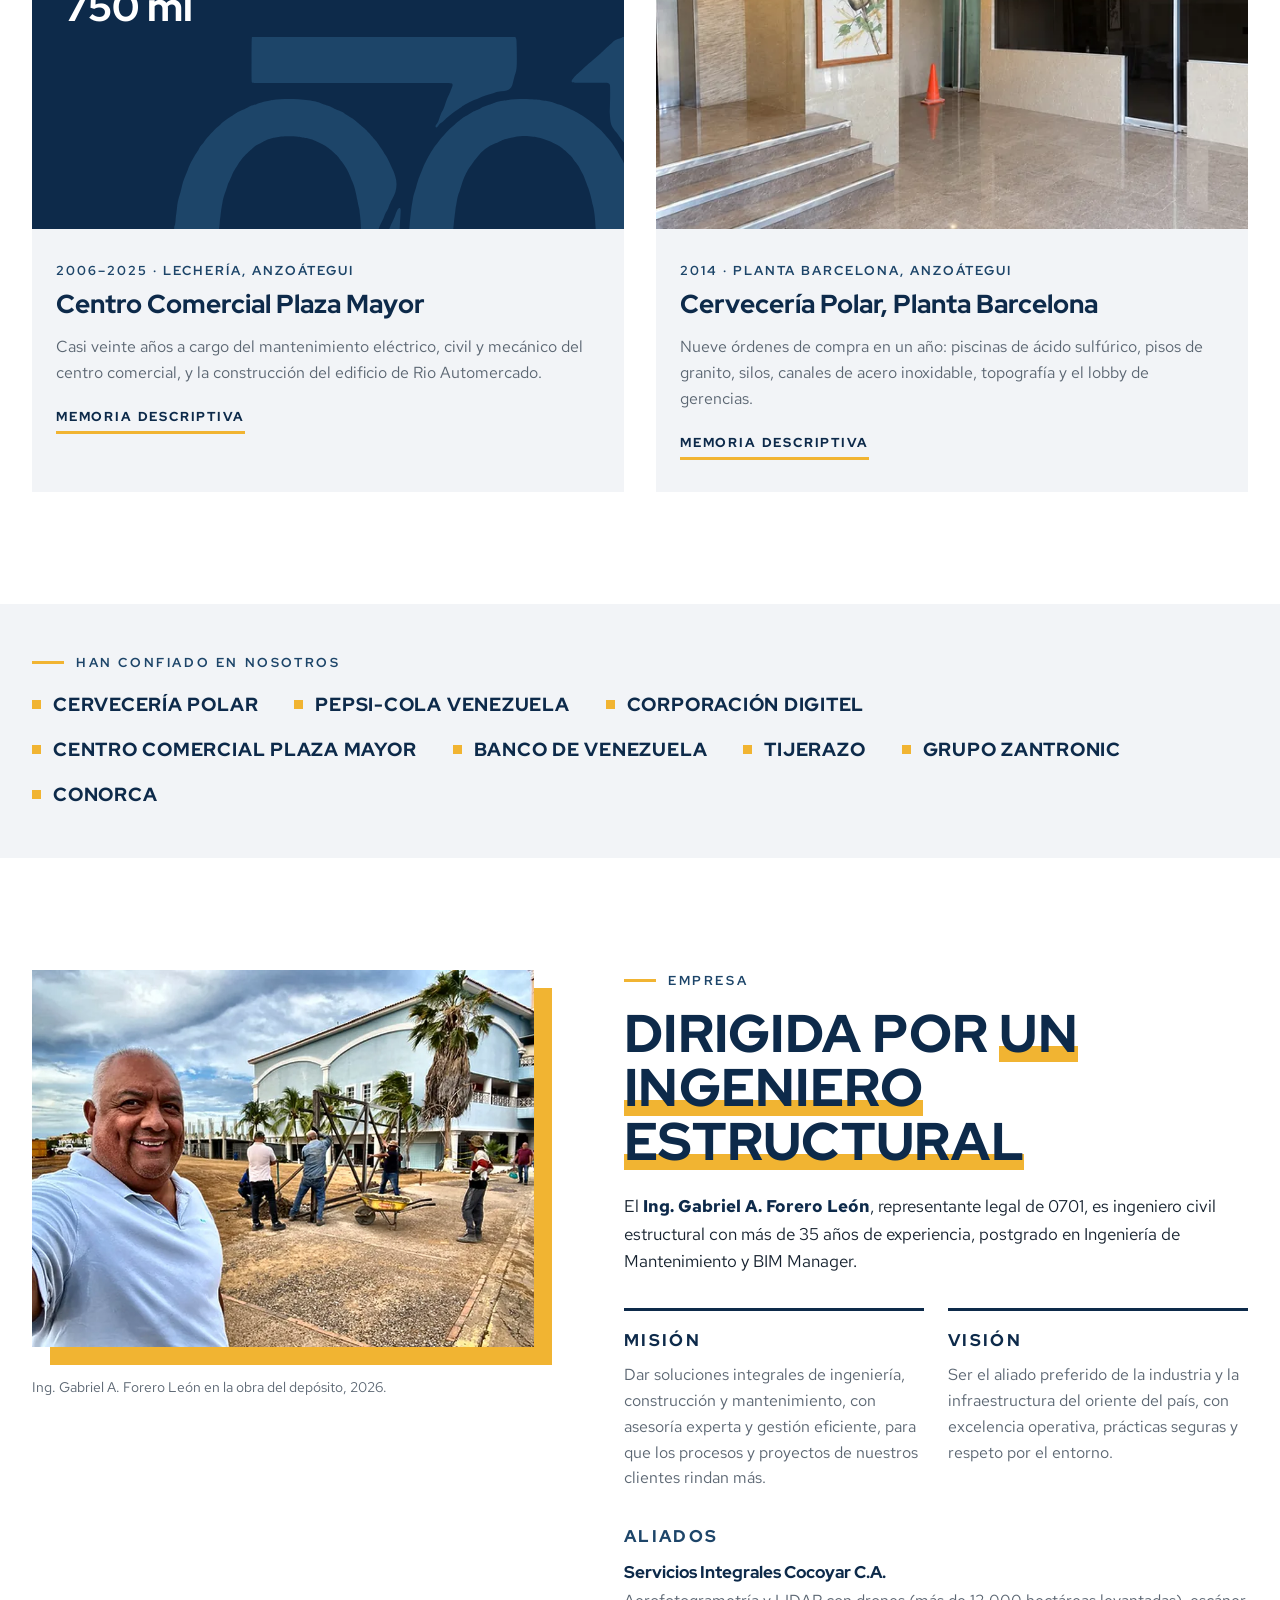
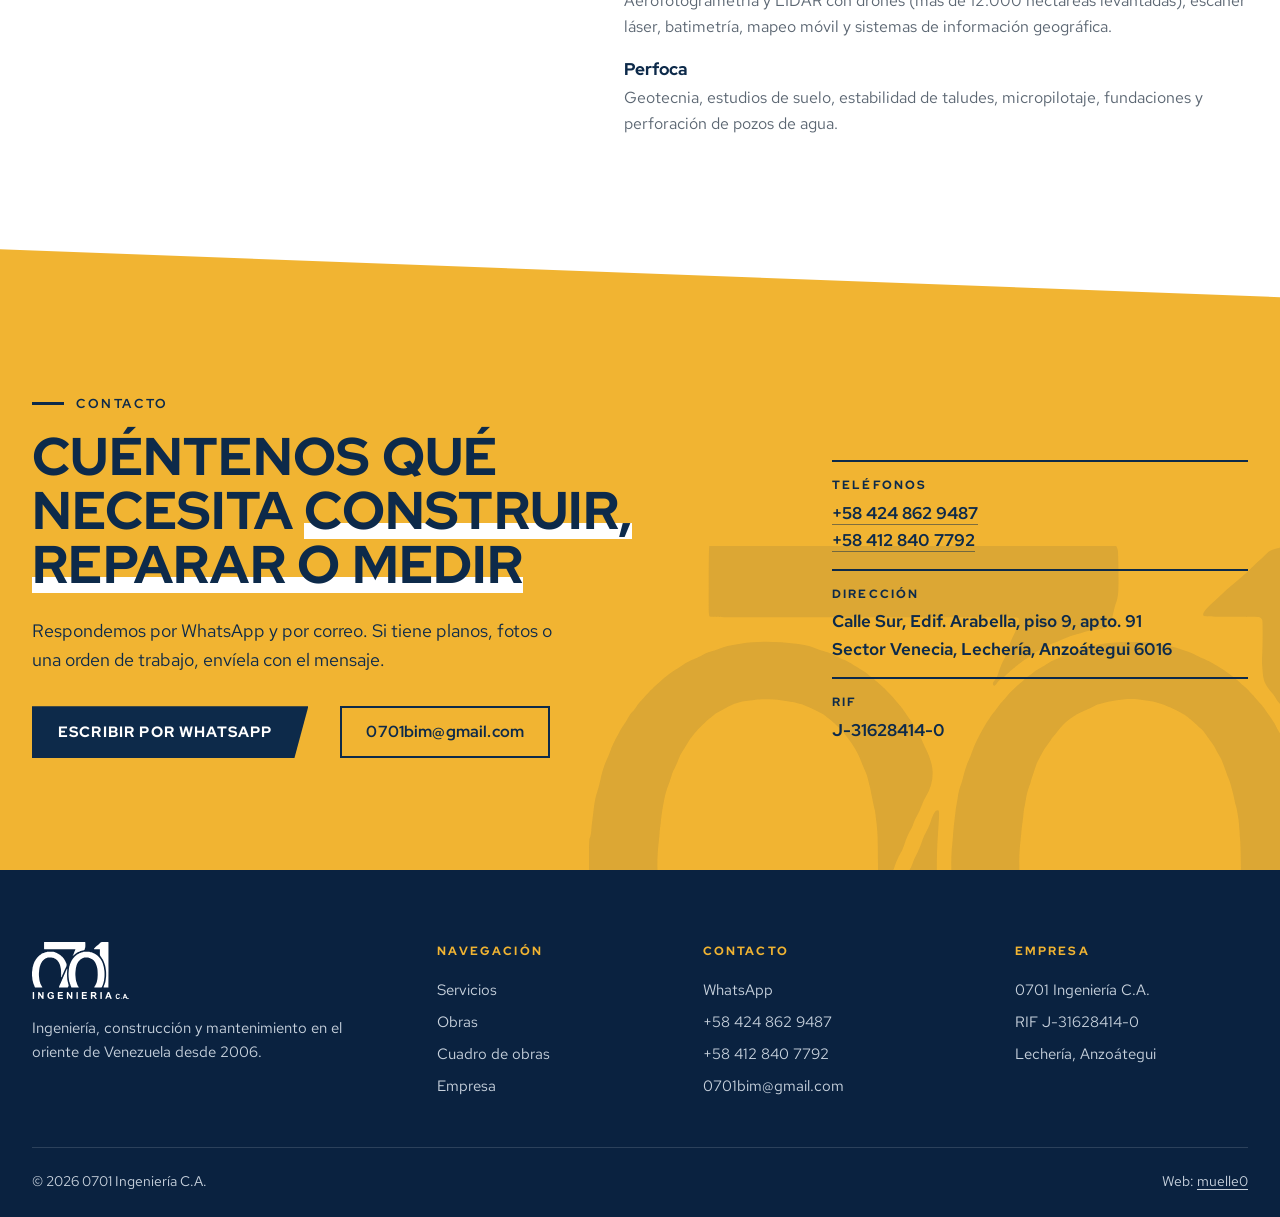
==== commit 22ceb191: "Digitel: tres fotos originales del Ing. Forero en la azotea Co-Authored-By: Claude Opus 5.5 <noreply" ====
--- a/public/index.html
+++ b/public/index.html
@@ -15,7 +15,7 @@
 <link rel="icon" href="img/favicon-32.png" sizes="32x32" type="image/png">
 <link rel="apple-touch-icon" href="img/apple-touch-icon.png">
 <link rel="preload" href="fonts/redhat-display.woff2" as="font" type="font/woff2" crossorigin>
-<link rel="stylesheet" href="css/estilos.css?v=12">
+<link rel="stylesheet" href="css/estilos.css?v=13">
 <script type="application/ld+json">{"@context":"https://schema.org","@type":"GeneralContractor","name":"0701 Ingeniería C.A.","taxID":"J-31628414-0","foundingDate":"2006-08","email":"0701bim@gmail.com","telephone":["+58 424-862-9487","+58 412-840-7792"],"founder":{"@type":"Person","name":"Gabriel A. Forero León","jobTitle":"Ingeniero civil estructural"},"address":{"@type":"PostalAddress","streetAddress":"Calle Sur, Edif. Arabella, piso 9, apto. 91, sector Venecia","addressLocality":"Lechería","addressRegion":"Anzoátegui","postalCode":"6016","addressCountry":"VE"},"areaServed":"Anzoátegui, Venezuela"}</script>
 </head>
 <body>
@@ -219,6 +219,6 @@
   <div class="env pie__base"><span>© 2026 0701 Ingeniería C.A.</span><span>Web: <a href="https://muelle0.com" rel="noopener">muelle0</a></span></div>
 </footer>
 <div class="visor" hidden><button class="visor__cerrar" type="button" aria-label="Cerrar">Cerrar</button><img alt=""><p class="visor__pie"></p></div>
-<script src="js/main.js?v=12" defer></script>
+<script src="js/main.js?v=13" defer></script>
 </body>
 </html>
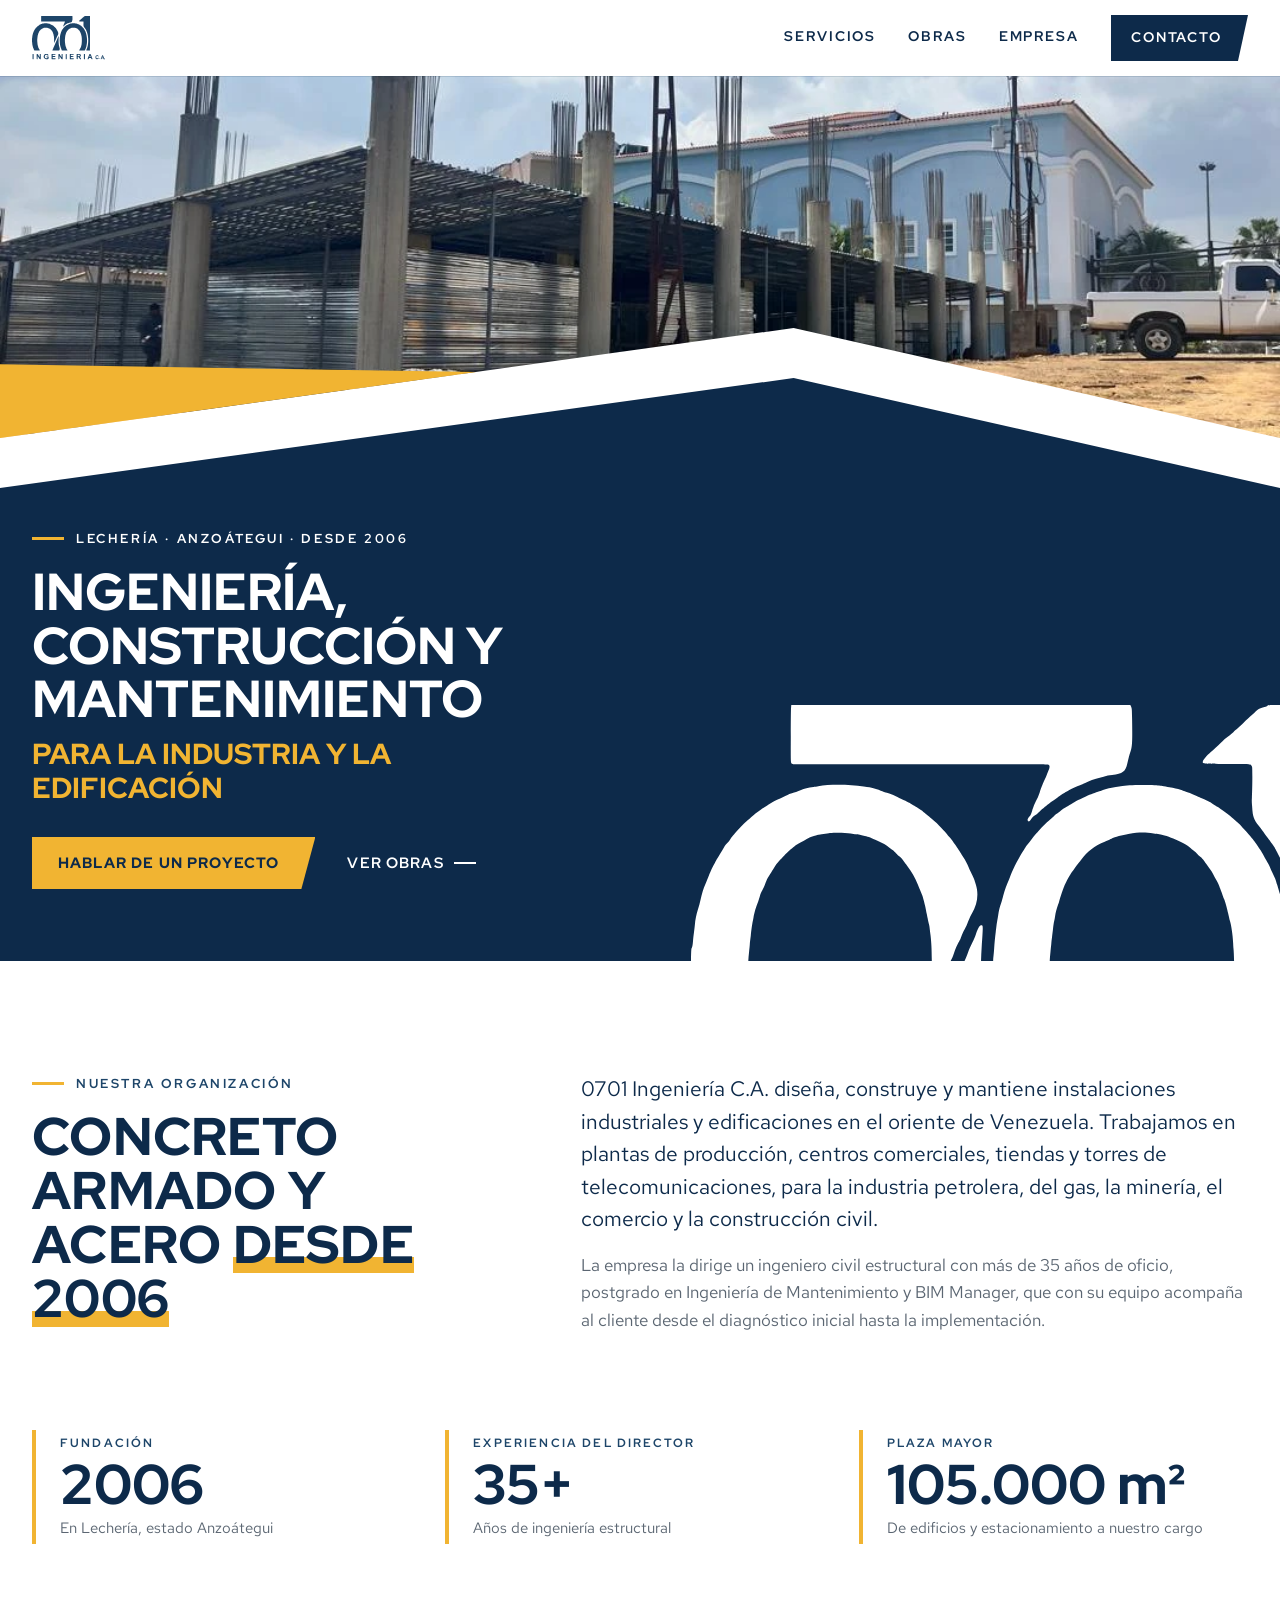
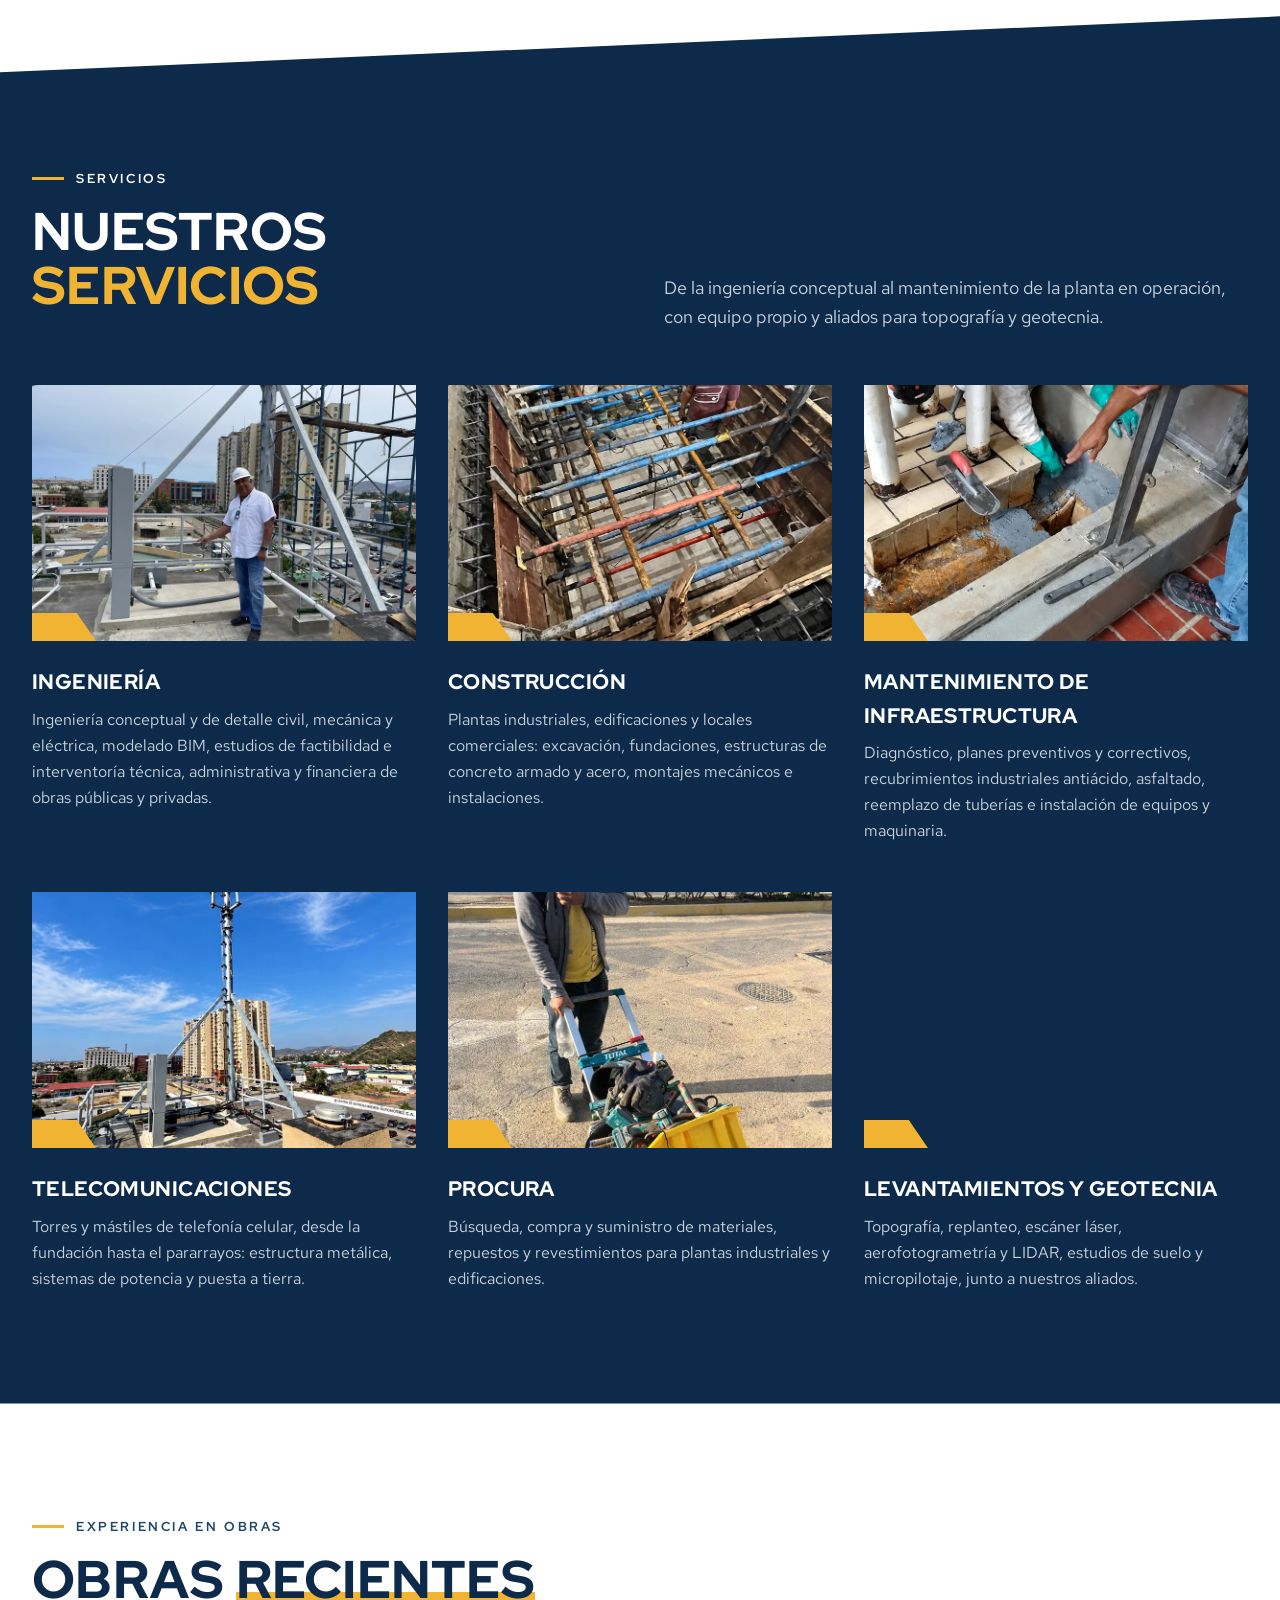
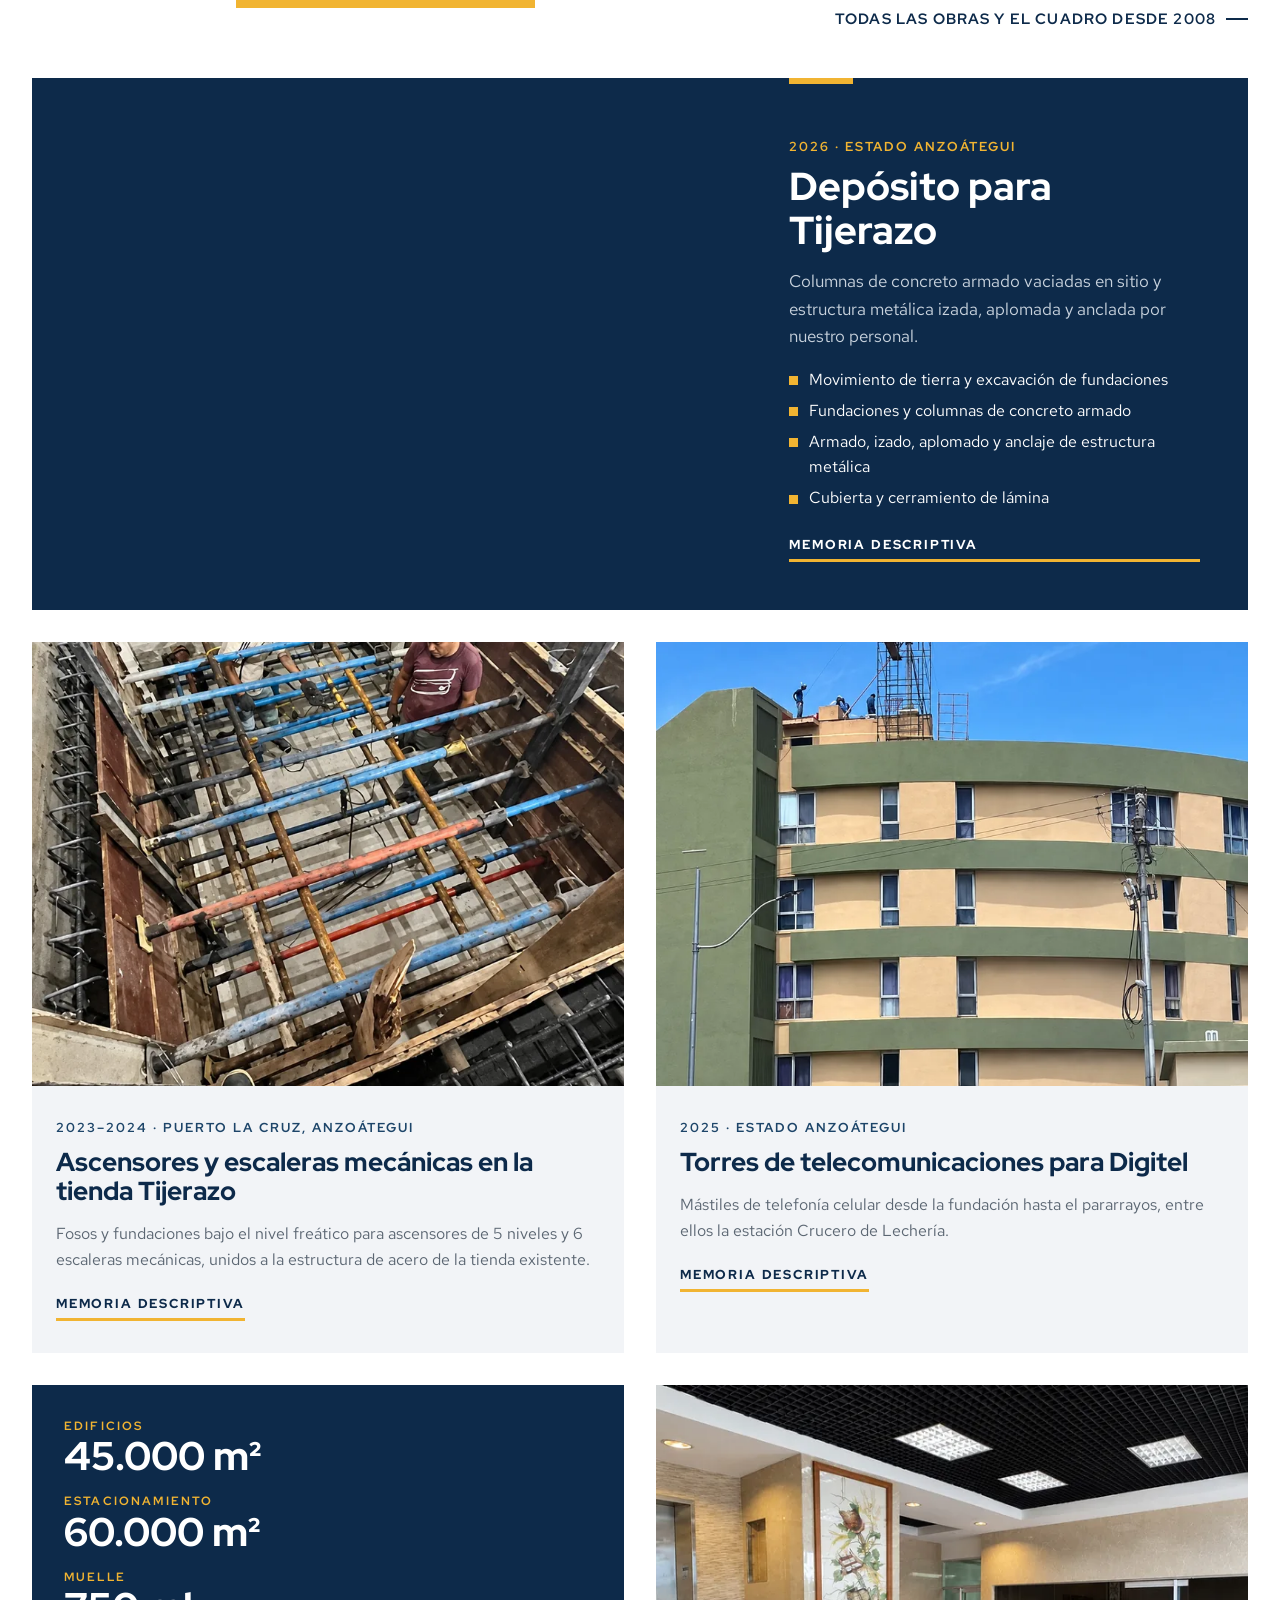
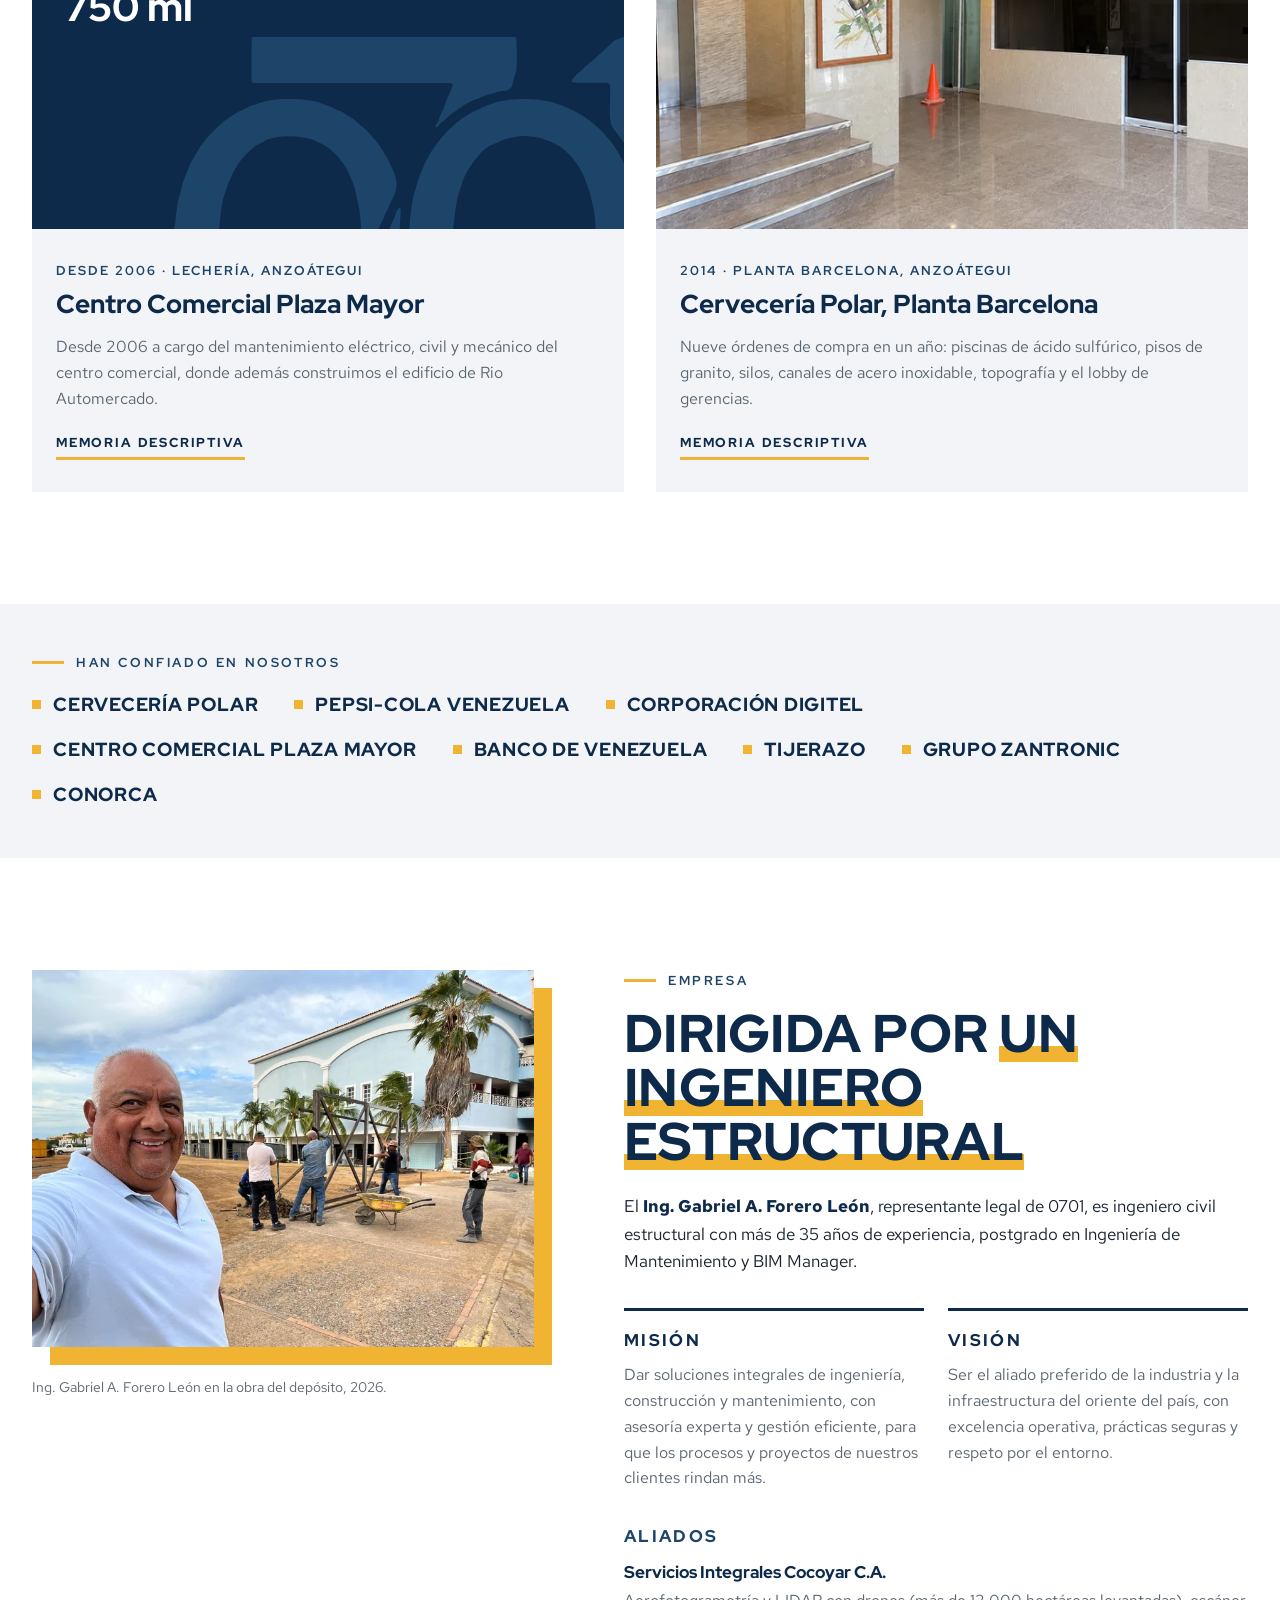
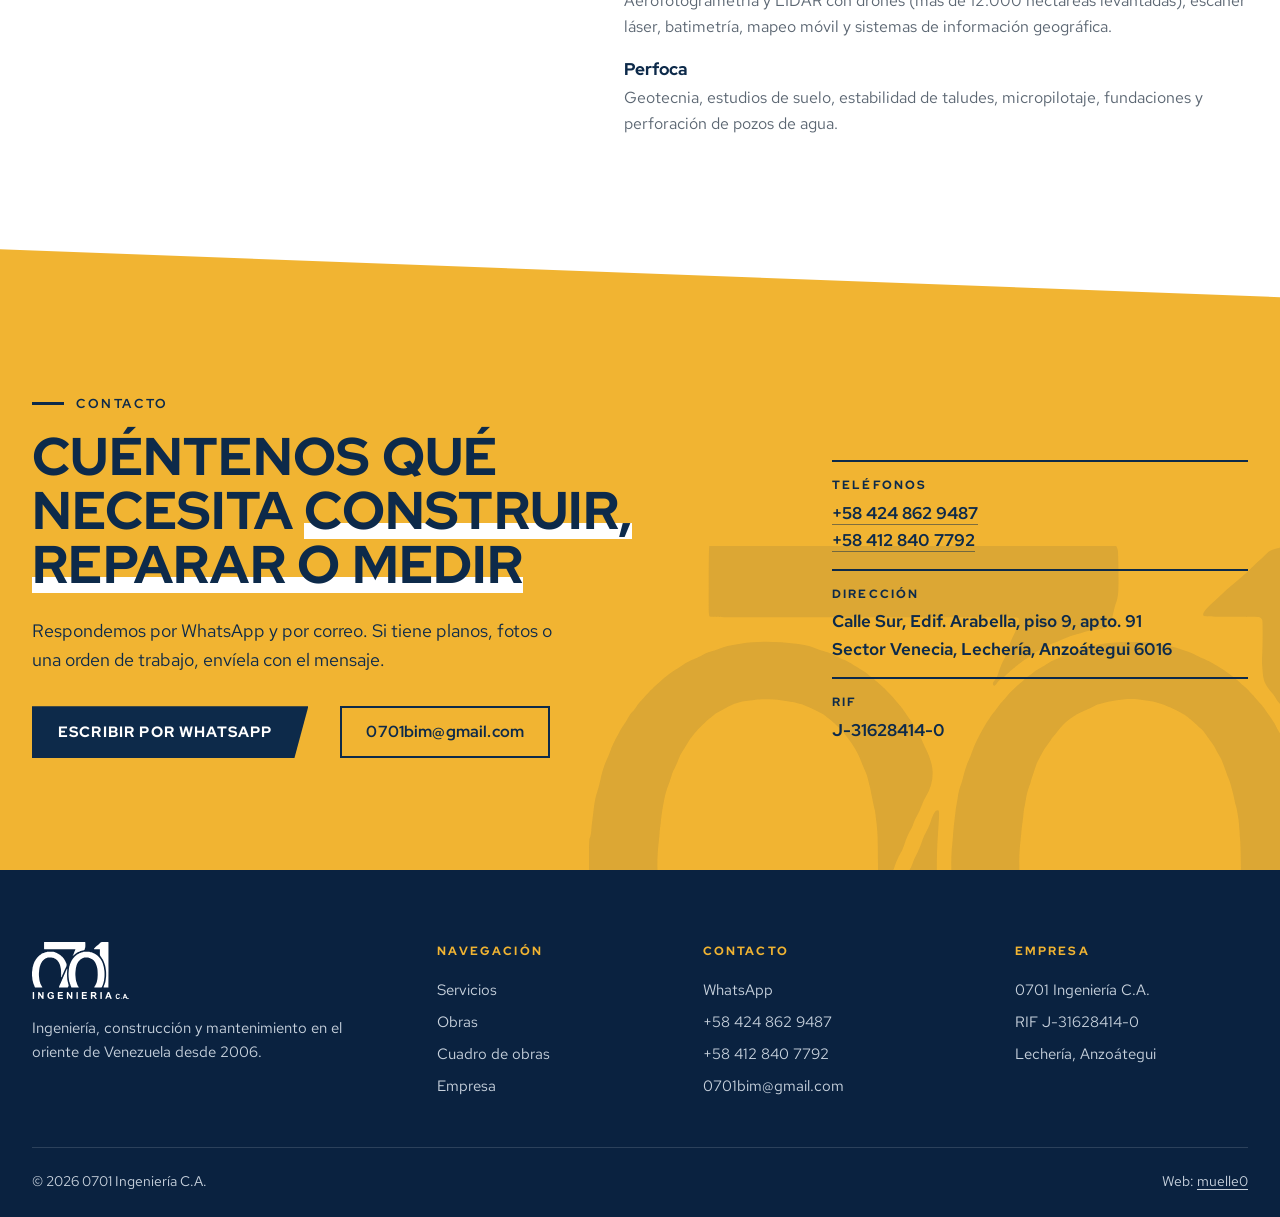
==== commit 6d00008f: "Fotos del teléfono sin procesar, Plaza Mayor en curso y caché de fotos versionada Co-Authored-By: Cl" ====
--- a/public/index.html
+++ b/public/index.html
@@ -15,7 +15,7 @@
 <link rel="icon" href="img/favicon-32.png" sizes="32x32" type="image/png">
 <link rel="apple-touch-icon" href="img/apple-touch-icon.png">
 <link rel="preload" href="fonts/redhat-display.woff2" as="font" type="font/woff2" crossorigin>
-<link rel="stylesheet" href="css/estilos.css?v=13">
+<link rel="stylesheet" href="css/estilos.css?v=14">
 <script type="application/ld+json">{"@context":"https://schema.org","@type":"GeneralContractor","name":"0701 Ingeniería C.A.","taxID":"J-31628414-0","foundingDate":"2006-08","email":"0701bim@gmail.com","telephone":["+58 424-862-9487","+58 412-840-7792"],"founder":{"@type":"Person","name":"Gabriel A. Forero León","jobTitle":"Ingeniero civil estructural"},"address":{"@type":"PostalAddress","streetAddress":"Calle Sur, Edif. Arabella, piso 9, apto. 91, sector Venecia","addressLocality":"Lechería","addressRegion":"Anzoátegui","postalCode":"6016","addressCountry":"VE"},"areaServed":"Anzoátegui, Venezuela"}</script>
 </head>
 <body>
@@ -36,7 +36,7 @@
 <main id="contenido">
 
 <section class="portada">
-  <div class="portada__foto"><img class="" src="img/fotos/deposito-columnas-800.webp" srcset="img/fotos/deposito-columnas-800.webp 800w, img/fotos/deposito-columnas-1600.webp 1600w" sizes="100vw" width="1600" height="1200" alt="Columnas de concreto armado y nave metálica del depósito para Tijerazo" loading="eager" decoding="async" fetchpriority="high"></div>
+  <div class="portada__foto"><img class="" src="img/fotos/deposito-columnas-800.webp?v=14" srcset="img/fotos/deposito-columnas-800.webp?v=14 800w, img/fotos/deposito-columnas-1600.webp?v=14 1600w" sizes="100vw" width="1080" height="810" alt="Columnas de concreto armado y nave metálica del depósito para Tijerazo" loading="eager" decoding="async" fetchpriority="high"></div>
   <div class="portada__franja" aria-hidden="true"></div>
   <div class="portada__cuna" aria-hidden="true"></div>
   <div class="portada__panel" aria-hidden="true"></div>
@@ -78,32 +78,32 @@
     </div>
     <ul class="srv-rejilla">
 <li class="srv">
-  <div class="srv__img"><img class="" src="img/fotos/srv-ingenieria-800.webp" srcset="img/fotos/srv-ingenieria-800.webp 800w, img/fotos/srv-ingenieria-1600.webp 1600w" sizes="(min-width: 1100px) 33vw, (min-width: 720px) 50vw, 100vw" width="1600" height="1200" alt="Ingeniería" loading="lazy" decoding="async"></div>
+  <div class="srv__img"><img class="" src="img/fotos/srv-ingenieria-800.webp?v=14" srcset="img/fotos/srv-ingenieria-800.webp?v=14 800w, img/fotos/srv-ingenieria-1600.webp?v=14 1600w" sizes="(min-width: 1100px) 33vw, (min-width: 720px) 50vw, 100vw" width="1600" height="1200" alt="Ingeniería" loading="lazy" decoding="async"></div>
   <h3>Ingeniería</h3>
   <p>Ingeniería conceptual y de detalle civil, mecánica y eléctrica, modelado BIM, estudios de factibilidad e interventoría técnica, administrativa y financiera de obras públicas y privadas.</p>
 </li>
 <li class="srv">
-  <div class="srv__img"><img class="" src="img/fotos/srv-construccion-800.webp" srcset="img/fotos/srv-construccion-800.webp 800w, img/fotos/srv-construccion-1600.webp 1600w" sizes="(min-width: 1100px) 33vw, (min-width: 720px) 50vw, 100vw" width="1033" height="1522" alt="Construcción" loading="lazy" decoding="async"></div>
+  <div class="srv__img"><img class="" src="img/fotos/srv-construccion-800.webp?v=14" srcset="img/fotos/srv-construccion-800.webp?v=14 800w, img/fotos/srv-construccion-1600.webp?v=14 1600w" sizes="(min-width: 1100px) 33vw, (min-width: 720px) 50vw, 100vw" width="1033" height="1522" alt="Construcción" loading="lazy" decoding="async"></div>
   <h3>Construcción</h3>
   <p>Plantas industriales, edificaciones y locales comerciales: excavación, fundaciones, estructuras de concreto armado y acero, montajes mecánicos e instalaciones.</p>
 </li>
 <li class="srv">
-  <div class="srv__img"><img class="" src="img/fotos/srv-mantenimiento-800.webp" srcset="img/fotos/srv-mantenimiento-800.webp 800w, img/fotos/srv-mantenimiento-1600.webp 1600w" sizes="(min-width: 1100px) 33vw, (min-width: 720px) 50vw, 100vw" width="1087" height="1447" alt="Mantenimiento de infraestructura" loading="lazy" decoding="async"></div>
+  <div class="srv__img"><img class="" src="img/fotos/srv-mantenimiento-800.webp?v=14" srcset="img/fotos/srv-mantenimiento-800.webp?v=14 800w, img/fotos/srv-mantenimiento-1600.webp?v=14 1600w" sizes="(min-width: 1100px) 33vw, (min-width: 720px) 50vw, 100vw" width="1087" height="1447" alt="Mantenimiento de infraestructura" loading="lazy" decoding="async"></div>
   <h3>Mantenimiento de infraestructura</h3>
   <p>Diagnóstico, planes preventivos y correctivos, recubrimientos industriales antiácido, asfaltado, reemplazo de tuberías e instalación de equipos y maquinaria.</p>
 </li>
 <li class="srv">
-  <div class="srv__img"><img class="" src="img/fotos/srv-telecom-800.webp" srcset="img/fotos/srv-telecom-800.webp 800w, img/fotos/srv-telecom-1600.webp 1600w" sizes="(min-width: 1100px) 33vw, (min-width: 720px) 50vw, 100vw" width="1078" height="1460" alt="Telecomunicaciones" loading="lazy" decoding="async"></div>
+  <div class="srv__img"><img class="" src="img/fotos/srv-telecom-800.webp?v=14" srcset="img/fotos/srv-telecom-800.webp?v=14 800w, img/fotos/srv-telecom-1600.webp?v=14 1600w" sizes="(min-width: 1100px) 33vw, (min-width: 720px) 50vw, 100vw" width="1078" height="1460" alt="Telecomunicaciones" loading="lazy" decoding="async"></div>
   <h3>Telecomunicaciones</h3>
   <p>Torres y mástiles de telefonía celular, desde la fundación hasta el pararrayos: estructura metálica, sistemas de potencia y puesta a tierra.</p>
 </li>
 <li class="srv">
-  <div class="srv__img"><img class="" src="img/fotos/srv-procura-800.webp" srcset="img/fotos/srv-procura-800.webp 800w, img/fotos/srv-procura-1600.webp 1600w" sizes="(min-width: 1100px) 33vw, (min-width: 720px) 50vw, 100vw" width="1200" height="1600" alt="Procura" loading="lazy" decoding="async"></div>
+  <div class="srv__img"><img class="" src="img/fotos/srv-procura-800.webp?v=14" srcset="img/fotos/srv-procura-800.webp?v=14 800w, img/fotos/srv-procura-1600.webp?v=14 1600w" sizes="(min-width: 1100px) 33vw, (min-width: 720px) 50vw, 100vw" width="810" height="1080" alt="Procura" loading="lazy" decoding="async"></div>
   <h3>Procura</h3>
   <p>Búsqueda, compra y suministro de materiales, repuestos y revestimientos para plantas industriales y edificaciones.</p>
 </li>
 <li class="srv">
-  <div class="srv__img"><img class="" src="img/fotos/srv-levantamientos-800.webp" srcset="img/fotos/srv-levantamientos-800.webp 800w, img/fotos/srv-levantamientos-1600.webp 1600w" sizes="(min-width: 1100px) 33vw, (min-width: 720px) 50vw, 100vw" width="1592" height="988" alt="Levantamientos y geotecnia" loading="lazy" decoding="async"></div>
+  <div class="srv__img"><img class="" src="img/fotos/srv-levantamientos-800.webp?v=14" srcset="img/fotos/srv-levantamientos-800.webp?v=14 800w, img/fotos/srv-levantamientos-1600.webp?v=14 1600w" sizes="(min-width: 1100px) 33vw, (min-width: 720px) 50vw, 100vw" width="1592" height="988" alt="Levantamientos y geotecnia" loading="lazy" decoding="async"></div>
   <h3>Levantamientos y geotecnia</h3>
   <p>Topografía, replanteo, escáner láser, aerofotogrametría y LIDAR, estudios de suelo y micropilotaje, junto a nuestros aliados.</p>
 </li>
@@ -118,7 +118,7 @@
       <a class="enlace" href="obras/">Todas las obras y el cuadro desde 2008</a>
     </div>
     <a class="obra-t obra-t--grande" href="obras/deposito-tijerazo/">
-  <div class="obra-t__media"><img class="obra-t__img" src="img/fotos/deposito-columnas-800.webp" srcset="img/fotos/deposito-columnas-800.webp 800w, img/fotos/deposito-columnas-1600.webp 1600w" sizes="(min-width: 900px) 60vw, 100vw" width="1600" height="1200" alt="Columnas de concreto armado con cabillas de espera y nave metálica" loading="lazy" decoding="async"></div>
+  <div class="obra-t__media"><img class="obra-t__img" src="img/fotos/deposito-columnas-800.webp?v=14" srcset="img/fotos/deposito-columnas-800.webp?v=14 800w, img/fotos/deposito-columnas-1600.webp?v=14 1600w" sizes="(min-width: 900px) 60vw, 100vw" width="1080" height="810" alt="Columnas de concreto armado con cabillas de espera y nave metálica" loading="lazy" decoding="async"></div>
   <div class="obra-t__txt">
     <p class="obra-t__meta">2026 · Estado Anzoátegui</p>
     <h3>Depósito para Tijerazo</h3>
@@ -127,7 +127,7 @@
   </div>
 </a>
 <div class="obras__rejilla"><a class="obra-t" href="obras/tienda-tijerazo-puerto-la-cruz/">
-  <div class="obra-t__media"><img class="obra-t__img" src="img/fotos/tijerazo-foso-800.webp" srcset="img/fotos/tijerazo-foso-800.webp 800w, img/fotos/tijerazo-foso-1600.webp 1600w" sizes="(min-width: 900px) 33vw, 100vw" width="1033" height="1522" alt="Foso y fundaciones bajo nivel freático" loading="lazy" decoding="async"></div>
+  <div class="obra-t__media"><img class="obra-t__img" src="img/fotos/tijerazo-foso-800.webp?v=14" srcset="img/fotos/tijerazo-foso-800.webp?v=14 800w, img/fotos/tijerazo-foso-1600.webp?v=14 1600w" sizes="(min-width: 900px) 33vw, 100vw" width="1033" height="1522" alt="Foso y fundaciones bajo nivel freático" loading="lazy" decoding="async"></div>
   <div class="obra-t__txt">
     <p class="obra-t__meta">2023–2024 · Puerto La Cruz, Anzoátegui</p>
     <h3>Ascensores y escaleras mecánicas en la tienda Tijerazo</h3>
@@ -136,7 +136,7 @@
   </div>
 </a>
 <a class="obra-t" href="obras/torres-digitel/">
-  <div class="obra-t__media"><img class="obra-t__img" src="img/fotos/digitel-crucero-800.webp" srcset="img/fotos/digitel-crucero-800.webp 800w, img/fotos/digitel-crucero-1600.webp 1600w" sizes="(min-width: 900px) 33vw, 100vw" width="1086" height="1448" alt="Estación Crucero de Lechería en montaje" loading="lazy" decoding="async"></div>
+  <div class="obra-t__media"><img class="obra-t__img" src="img/fotos/digitel-crucero-800.webp?v=14" srcset="img/fotos/digitel-crucero-800.webp?v=14 800w, img/fotos/digitel-crucero-1600.webp?v=14 1600w" sizes="(min-width: 900px) 33vw, 100vw" width="1086" height="1448" alt="Estación Crucero de Lechería en montaje" loading="lazy" decoding="async"></div>
   <div class="obra-t__txt">
     <p class="obra-t__meta">2025 · Estado Anzoátegui</p>
     <h3>Torres de telecomunicaciones para Digitel</h3>
@@ -147,14 +147,14 @@
 <a class="obra-t" href="obras/plaza-mayor/">
   <div class="obra-t__media"><div class="obra-t__plano"><svg class="obra-t__marca" aria-hidden="true" focusable="false" xmlns="http://www.w3.org/2000/svg" viewBox="0 0 327 196"><path fill="currentColor" fill-rule="evenodd" d="M115.90,192.61C113.43,192.51 113.23,192.13 114.29,189.51C114.61,188.71 114.98,187.73 115.10,187.35C115.41,186.39 116.93,182.87 117.78,181.10C118.55,179.52 119.02,178.37 119.75,176.30C120.02,175.56 120.67,174.07 121.20,172.99C121.73,171.92 122.42,170.39 122.74,169.59C123.06,168.80 123.62,167.59 124.00,166.90C124.65,165.70 125.65,163.38 126.28,161.60C127.00,159.55 127.77,157.76 128.41,156.65C129.20,155.27 129.37,154.86 130.30,152.25C130.74,151.00 131.39,149.48 132.19,147.81C133.33,145.46 134.03,143.79 135.02,141.05C135.23,140.44 135.64,139.52 135.92,139.00C136.20,138.48 136.60,137.73 136.82,137.34C137.03,136.94 137.49,135.86 137.84,134.94C138.52,133.12 138.62,132.89 139.62,131.00C140.39,129.55 140.94,128.23 141.76,125.85C142.19,124.61 142.68,123.49 143.58,121.71C144.58,119.73 144.95,118.85 145.61,116.96C146.82,113.48 147.64,112.29 148.63,112.54C149.23,112.69 149.23,113.41 148.50,124.05C147.89,133.00 148.00,146.20 148.75,153.35C148.83,154.12 148.97,155.69 149.05,156.85C149.15,158.14 149.32,159.53 149.50,160.45C149.66,161.28 149.88,162.47 149.99,163.10C150.10,163.73 150.35,164.75 150.54,165.35C151.00,166.82 151.75,169.74 151.95,170.85C152.04,171.34 152.25,172.27 152.41,172.90C155.51,184.61 155.49,183.99 152.89,189.28C151.18,192.76 153.22,192.39 135.30,192.50C127.35,192.55 120.06,192.61 119.10,192.63C118.14,192.65 116.70,192.64 115.90,192.61ZM13.67,192.45C12.68,192.13 11.87,190.67 10.36,186.50C10.05,185.65 9.68,184.68 9.55,184.35C9.41,184.02 9.04,182.96 8.71,182.00C8.07,180.11 7.90,179.72 7.18,178.40C6.68,177.47 5.50,173.95 5.05,172.04C4.91,171.44 4.64,170.43 4.45,169.80C4.26,169.17 4.04,168.33 3.95,167.95C3.86,167.56 3.62,166.71 3.41,166.05C2.81,164.21 2.13,160.97 2.00,159.40C1.88,158.03 1.36,153.20 1.20,152.00C1.15,151.64 1.09,150.72 1.05,149.95C0.94,147.55 0.65,145.89 0.19,145.12C-0.15,144.53 -0.10,125.06 0.25,124.46C0.63,123.81 0.87,122.71 0.99,120.95C1.14,119.01 1.24,118.07 1.55,115.80C1.69,114.84 1.86,113.35 1.94,112.50C2.20,109.74 2.73,107.03 3.45,104.80C4.04,102.97 4.53,101.14 4.90,99.40C5.48,96.62 6.45,93.47 7.27,91.66C7.85,90.38 8.79,88.09 9.28,86.74C9.75,85.47 11.25,82.25 11.74,81.46C11.98,81.07 12.47,80.16 12.83,79.44C13.20,78.71 13.95,77.43 14.52,76.58C15.09,75.74 15.88,74.46 16.29,73.75C16.70,73.03 17.17,72.21 17.34,71.92C17.51,71.62 18.06,70.97 18.55,70.47C19.19,69.82 19.66,69.21 20.15,68.41C20.65,67.61 21.20,66.90 22.05,65.98C22.71,65.27 23.45,64.45 23.70,64.16C24.73,62.94 27.82,59.83 28.65,59.17C29.14,58.77 30.07,57.96 30.70,57.37C32.19,55.97 35.44,53.50 37.13,52.51C37.85,52.07 38.90,51.40 39.45,51.00C41.26,49.70 42.54,49.01 45.25,47.88C45.91,47.61 47.21,46.99 48.15,46.50C49.91,45.59 50.76,45.25 51.95,44.95C52.66,44.77 54.45,44.13 56.25,43.42C57.79,42.81 59.92,42.30 62.55,41.91C63.27,41.80 64.37,41.62 65.00,41.51C70.76,40.51 80.71,40.57 88.24,41.65C92.91,42.32 93.93,42.57 96.92,43.76C97.94,44.17 99.36,44.65 100.07,44.84C101.97,45.35 102.66,45.62 104.65,46.65C105.64,47.17 107.15,47.89 108.00,48.25C110.43,49.31 111.31,49.75 112.32,50.43C112.83,50.78 113.52,51.22 113.85,51.40C114.38,51.70 116.19,52.81 117.68,53.77C117.97,53.95 118.53,54.40 118.92,54.77C119.32,55.13 120.10,55.77 120.65,56.19C121.20,56.60 122.10,57.35 122.64,57.85C123.19,58.34 124.19,59.21 124.87,59.78C125.54,60.35 126.10,60.85 126.10,60.91C126.10,60.96 126.82,61.73 127.70,62.61C128.59,63.50 129.75,64.77 130.29,65.43C130.83,66.10 131.60,67.01 132.00,67.45C133.08,68.63 133.40,69.05 134.83,71.20C135.55,72.27 136.42,73.54 136.78,74.03C137.13,74.51 137.67,75.36 137.97,75.93C138.27,76.49 138.84,77.40 139.23,77.95C140.09,79.16 141.09,81.07 141.85,82.93C142.16,83.69 142.90,85.30 143.50,86.51C144.10,87.72 144.71,89.10 144.86,89.58C145.00,90.06 145.32,91.09 145.57,91.86C147.08,96.65 146.30,102.13 143.46,106.64C143.16,107.13 142.77,107.87 142.59,108.29C142.42,108.71 142.12,109.41 141.93,109.85C141.74,110.29 141.36,111.22 141.10,111.92C140.83,112.62 140.30,113.76 139.90,114.45C139.03,115.99 138.61,116.90 138.08,118.40C137.61,119.73 137.59,119.79 136.74,121.25C135.99,122.55 135.12,124.58 134.31,126.94C133.57,129.07 133.36,129.53 132.45,131.15C131.70,132.46 130.57,135.10 130.05,136.74C129.89,137.23 129.27,138.62 128.65,139.84C127.65,141.83 126.82,143.85 125.94,146.42C125.34,148.19 124.30,149.40 123.71,149.03C123.16,148.69 123.11,147.67 123.06,135.85C123.02,124.84 122.93,122.63 122.40,117.80C121.87,113.09 121.84,112.90 121.51,111.74C121.35,111.19 121.08,109.96 120.91,109.00C120.73,108.04 120.51,106.91 120.40,106.50C120.30,106.09 120.12,105.19 120.00,104.50C119.89,103.81 119.66,102.77 119.50,102.18C119.34,101.60 119.10,100.63 118.96,100.03C118.60,98.41 118.05,96.80 117.40,95.40C117.08,94.71 116.40,93.07 115.89,91.75C114.48,88.13 112.73,85.06 110.40,82.10C109.90,81.47 109.14,80.45 108.70,79.85C107.73,78.50 107.36,78.09 106.40,77.28C105.98,76.93 105.23,76.22 104.73,75.69C104.22,75.17 103.44,74.47 102.99,74.14C102.54,73.82 101.67,73.15 101.06,72.67C99.74,71.62 99.20,71.32 95.26,69.41C92.09,67.88 90.79,67.38 88.80,66.95C88.17,66.82 87.24,66.59 86.73,66.46C86.22,66.32 85.19,66.14 84.43,66.05C83.67,65.96 82.40,65.78 81.60,65.64C78.88,65.18 73.53,65.08 70.95,65.44C70.40,65.52 68.94,65.72 67.70,65.89C66.46,66.06 65.22,66.26 64.95,66.34C61.41,67.32 60.83,67.55 58.30,69.00C57.56,69.42 56.30,70.09 55.50,70.48C54.39,71.03 53.85,71.36 53.20,71.91C52.73,72.31 51.82,73.05 51.17,73.58C50.51,74.10 49.73,74.80 49.42,75.14C49.10,75.47 48.27,76.31 47.57,76.99C46.87,77.67 46.01,78.57 45.66,78.99C45.31,79.41 44.67,80.15 44.23,80.64C43.73,81.18 43.20,81.92 42.85,82.54C42.53,83.09 41.72,84.41 41.04,85.47C39.04,88.58 38.86,88.93 37.75,91.80C37.44,92.60 36.88,93.81 36.51,94.50C35.73,95.94 35.53,96.44 35.10,97.94C34.69,99.36 33.92,101.63 33.47,102.70C33.07,103.66 32.19,106.97 31.95,108.40C31.86,108.92 31.66,110.00 31.50,110.80C31.26,111.99 30.82,115.22 30.54,117.90C30.51,118.20 30.40,119.01 30.30,119.70C30.20,120.39 30.09,121.49 30.05,122.15C30.02,122.81 29.84,124.70 29.65,126.35C29.24,129.99 29.04,134.24 29.14,137.25C29.20,139.28 29.45,143.29 29.55,143.80C29.59,144.05 30.03,148.82 30.15,150.35C30.24,151.49 30.58,154.57 30.75,155.80C30.83,156.38 30.97,157.49 31.05,158.27C31.13,159.05 31.28,160.08 31.39,160.57C31.50,161.05 31.75,162.33 31.95,163.40C32.44,166.05 32.85,167.62 33.79,170.45C34.22,171.77 34.72,173.39 34.90,174.05C35.27,175.44 35.89,176.90 36.66,178.21C37.19,179.11 37.48,179.69 38.80,182.47C39.44,183.81 39.71,184.24 40.70,185.50C41.43,186.42 41.50,186.54 42.64,188.95C43.72,191.22 43.74,191.87 42.76,192.31C42.15,192.58 14.48,192.71 13.67,192.45ZM167.95,192.51C167.46,192.39 167.05,192.13 166.70,191.74C165.91,190.83 163.82,186.00 163.14,183.50C162.81,182.32 161.95,180.02 161.34,178.73C160.66,177.27 160.57,177.02 159.70,174.14C159.26,172.68 158.72,171.03 158.51,170.47C157.73,168.39 157.12,166.01 156.95,164.35C156.91,164.02 156.71,162.87 156.50,161.80C156.28,160.73 156.04,159.15 155.95,158.30C155.87,157.45 155.73,156.25 155.65,155.65C155.36,153.35 155.11,150.89 155.00,149.25C154.91,147.66 154.74,145.34 154.34,139.90C154.15,137.33 154.28,130.05 154.56,128.20C154.63,127.68 154.79,125.92 154.90,124.30C155.10,121.40 155.32,119.12 155.70,115.95C155.81,115.07 155.97,113.74 156.05,113.00C156.13,112.26 156.33,110.95 156.49,110.10C156.65,109.25 156.86,108.03 156.95,107.40C157.28,105.12 157.75,103.17 158.35,101.60C158.54,101.10 158.97,99.67 159.30,98.42C160.04,95.64 160.91,92.91 161.37,91.90C161.75,91.08 162.73,88.63 163.51,86.52C164.58,83.67 168.24,76.63 169.80,74.45C170.11,74.01 170.62,73.22 170.93,72.70C171.24,72.18 171.93,71.25 172.46,70.65C172.99,70.05 173.79,69.01 174.23,68.35C174.72,67.61 175.42,66.75 176.05,66.10C176.61,65.52 177.50,64.53 178.02,63.90C179.42,62.22 181.46,60.18 182.95,58.99C183.67,58.42 184.64,57.57 185.12,57.09C185.60,56.61 186.39,55.95 186.87,55.61C187.35,55.28 188.21,54.63 188.77,54.17C190.11,53.06 190.09,53.07 191.95,52.03C192.83,51.53 194.09,50.78 194.75,50.35C196.27,49.36 197.47,48.72 198.79,48.20C199.36,47.98 200.69,47.35 201.74,46.81C203.18,46.07 204.08,45.69 205.40,45.25C206.36,44.93 207.82,44.42 208.65,44.12C209.47,43.82 210.49,43.45 210.91,43.29C212.31,42.78 214.71,42.21 216.35,42.00C217.23,41.89 218.67,41.67 219.55,41.51C222.65,40.94 228.22,40.70 233.95,40.89C238.67,41.04 239.18,41.08 240.85,41.41C241.67,41.57 243.29,41.84 244.43,42.00C246.70,42.33 248.65,42.79 250.11,43.34C250.63,43.53 252.02,44.01 253.20,44.41C255.67,45.23 257.09,45.79 258.65,46.58C259.25,46.88 260.29,47.36 260.95,47.65C264.63,49.27 265.46,49.70 267.01,50.82C267.43,51.12 268.28,51.64 268.91,51.99C270.44,52.82 275.50,56.61 277.13,58.14C277.80,58.77 278.78,59.62 279.30,60.03C279.84,60.45 280.53,61.10 280.90,61.55C281.26,61.99 281.99,62.80 282.52,63.37C283.05,63.93 283.88,64.86 284.36,65.42C284.85,65.99 285.63,66.88 286.11,67.40C286.58,67.92 287.37,68.91 287.85,69.60C290.50,73.35 291.56,74.95 292.11,76.04C292.78,77.35 293.62,78.86 294.72,80.73C295.11,81.38 295.64,82.46 295.92,83.13C296.19,83.80 296.90,85.34 297.50,86.55C298.30,88.18 298.67,89.04 298.90,89.87C299.07,90.49 299.32,91.32 299.46,91.72C299.59,92.12 299.89,93.12 300.11,93.95C300.33,94.78 300.87,96.51 301.30,97.80C302.18,100.44 302.81,102.81 303.05,104.45C303.14,105.05 303.35,106.16 303.50,106.90C303.86,108.56 303.96,109.17 304.10,110.45C304.16,111.00 304.36,112.40 304.55,113.55C304.74,114.70 304.97,116.26 305.05,117.00C305.14,117.74 305.34,119.03 305.50,119.85C306.23,123.62 306.55,129.73 306.47,138.15C306.40,145.13 306.10,150.02 305.60,152.49C305.43,153.28 305.19,154.76 305.04,155.79C304.90,156.81 304.68,158.28 304.55,159.05C304.41,159.82 304.21,161.21 304.10,162.15C303.99,163.08 303.74,164.54 303.55,165.40C303.36,166.25 303.11,167.55 303.00,168.29C302.70,170.12 302.02,172.61 301.42,174.05C301.14,174.71 300.49,176.65 299.96,178.35C298.61,182.77 298.26,183.66 297.09,185.70C296.83,186.17 296.42,187.00 296.19,187.55C294.35,192.00 293.94,192.23 287.60,192.28C286.36,192.29 280.72,192.37 275.05,192.46C269.38,192.54 264.58,192.59 264.36,192.55C262.72,192.30 262.69,190.92 264.27,188.45C264.65,187.84 265.49,186.33 266.13,185.09C266.77,183.85 267.71,182.21 268.20,181.44C269.22,179.88 270.46,177.43 271.10,175.70C271.34,175.07 271.68,174.21 271.87,173.80C272.64,172.13 272.92,171.42 273.30,170.11C273.85,168.19 274.56,165.23 274.85,163.56C274.99,162.79 275.28,161.54 275.50,160.80C275.74,159.97 275.96,158.95 276.05,158.15C276.14,157.44 276.30,156.33 276.41,155.70C276.71,153.85 276.89,152.02 277.00,149.40C277.10,146.99 277.17,145.95 277.41,142.95C277.70,139.39 277.53,127.21 277.15,124.15C277.12,123.93 277.06,122.78 277.00,121.60C276.82,117.68 276.08,112.63 275.35,110.28C275.21,109.85 274.99,108.92 274.85,108.21C274.71,107.50 274.51,106.60 274.40,106.22C274.29,105.84 274.11,105.09 274.00,104.56C273.64,102.91 272.82,100.16 272.42,99.23C272.20,98.75 271.84,97.81 271.61,97.16C271.38,96.50 271.02,95.51 270.80,94.96C270.59,94.40 270.20,93.36 269.94,92.65C269.39,91.11 268.91,90.12 268.03,88.72C267.68,88.15 267.21,87.31 267.01,86.86C266.45,85.65 265.66,84.40 264.30,82.59C263.64,81.71 262.74,80.46 262.31,79.82C261.50,78.63 261.11,78.19 260.05,77.36C259.72,77.10 259.12,76.52 258.71,76.08C258.30,75.64 257.49,74.91 256.91,74.46C256.33,74.02 255.43,73.27 254.90,72.81C252.14,70.39 243.37,66.60 239.21,66.05C238.57,65.96 237.31,65.78 236.40,65.65C231.71,64.96 228.89,65.01 223.42,65.91C220.62,66.36 216.05,67.57 215.45,68.01C215.12,68.25 212.71,69.37 211.40,69.90C206.30,71.95 202.31,74.99 199.46,78.97C199.11,79.45 198.52,80.19 198.15,80.60C197.78,81.01 197.11,81.89 196.67,82.55C196.23,83.21 195.50,84.22 195.05,84.80C193.95,86.20 192.82,88.18 190.94,92.00C190.45,92.98 188.51,98.78 188.00,100.78C187.94,101.02 187.69,101.71 187.45,102.33C186.90,103.75 186.26,106.22 186.05,107.76C185.96,108.41 185.76,109.53 185.60,110.25C185.29,111.65 185.19,112.35 184.95,114.60C184.86,115.40 184.66,117.06 184.50,118.30C184.33,119.54 184.15,121.11 184.10,121.80C184.04,122.49 183.86,124.31 183.70,125.85C183.32,129.47 183.20,131.74 183.20,135.52C183.20,139.14 183.25,140.09 183.80,145.85C183.85,146.40 183.99,147.99 184.10,149.38C184.21,150.77 184.41,152.68 184.55,153.63C184.69,154.58 184.89,156.19 185.00,157.23C185.11,158.26 185.34,159.77 185.51,160.58C185.67,161.39 185.89,162.59 186.00,163.25C186.28,164.90 186.83,166.82 187.39,168.14C187.89,169.31 188.39,170.77 189.40,174.05C190.21,176.69 190.66,177.95 191.62,180.30C192.84,183.28 192.99,183.56 194.88,186.40C197.72,190.66 198.08,191.67 196.97,192.27C196.53,192.52 168.90,192.74 167.95,192.51ZM303.23,192.41C302.52,192.08 302.31,191.27 302.65,190.14C302.73,189.87 302.90,189.13 303.04,188.50C303.32,187.16 304.36,183.84 304.84,182.72C305.03,182.30 305.48,181.25 305.85,180.40C306.22,179.55 306.77,178.11 307.07,177.20C307.37,176.29 307.88,174.91 308.21,174.13C308.95,172.36 309.62,169.97 310.01,167.70C310.17,166.74 310.42,165.39 310.55,164.70C310.68,164.01 310.86,162.80 310.95,162.00C311.03,161.20 311.26,159.49 311.45,158.20C311.63,156.91 311.86,155.11 311.94,154.20C312.03,153.29 312.28,151.45 312.50,150.10C313.03,146.88 313.11,145.55 313.17,137.65C313.25,127.89 313.03,123.72 312.26,120.03C312.18,119.65 312.04,118.62 311.95,117.74C311.87,116.87 311.66,115.30 311.49,114.27C311.33,113.24 311.11,111.57 311.00,110.57C310.90,109.57 310.65,108.01 310.46,107.10C310.27,106.19 310.04,104.91 309.95,104.25C309.76,102.83 308.93,99.47 308.51,98.34C308.18,97.50 307.65,95.71 307.06,93.50C306.49,91.40 305.72,89.14 305.24,88.18C305.00,87.71 304.63,86.80 304.41,86.18C304.20,85.55 303.84,84.57 303.62,83.99C303.39,83.42 303.05,82.50 302.84,81.95C302.44,80.86 301.62,79.17 301.02,78.18C300.81,77.83 300.09,76.45 299.42,75.10C298.43,73.10 298.06,72.46 297.40,71.60C296.96,71.02 296.19,69.97 295.71,69.25C295.22,68.53 294.42,67.48 293.92,66.90C293.36,66.27 292.77,65.44 292.41,64.79C292.06,64.19 291.45,63.33 291.00,62.80C288.11,59.47 287.15,57.47 286.90,54.28C286.84,53.49 286.72,52.04 286.64,51.05C286.51,49.59 286.50,48.90 286.59,47.40C286.83,43.05 286.90,32.82 286.69,31.72C286.57,31.10 286.15,30.56 285.67,30.41C285.02,30.21 283.93,30.18 273.35,30.11C260.89,30.02 261.51,30.08 261.50,29.00C261.50,28.25 263.42,25.94 265.61,24.06C267.27,22.63 268.71,21.29 270.75,19.30C272.15,17.93 273.07,17.12 274.25,16.25C275.17,15.57 276.38,14.55 277.10,13.86C277.79,13.19 278.73,12.35 279.20,12.00C279.67,11.65 280.61,10.80 281.31,10.11C283.08,8.33 285.49,6.07 286.60,5.13C287.12,4.69 287.86,3.98 288.24,3.55C289.34,2.32 290.51,1.70 293.02,1.00C293.93,0.75 294.27,0.61 294.58,0.34C294.98,-0.00 294.98,-0.00 308.67,0.00L322.35,0.00L322.62,0.68C322.77,1.05 322.93,1.55 322.99,1.80C323.16,2.57 323.22,190.75 323.05,191.23C322.63,192.44 322.67,192.43 316.40,192.51C306.18,192.64 303.71,192.62 303.23,192.41ZM172.20,59.30C171.74,58.84 171.97,58.06 172.90,56.99C173.50,56.29 173.77,55.72 174.28,54.10C174.82,52.38 175.79,49.88 176.20,49.16C176.97,47.81 177.44,46.74 178.11,44.80C179.24,41.51 179.94,39.71 180.63,38.35C180.99,37.64 181.52,36.42 181.80,35.65C182.09,34.88 182.52,33.77 182.76,33.18C183.47,31.45 183.35,30.77 182.27,30.45C181.80,30.31 175.49,30.29 116.98,30.31C52.75,30.33 52.21,30.33 51.83,30.13C50.88,29.64 50.95,30.71 50.98,15.90C50.99,7.33 51.04,2.27 51.12,1.38L51.23,0.00L137.85,-0.00L224.47,-0.00L224.78,0.67C225.26,1.74 225.28,1.89 225.37,6.85C225.58,18.94 225.45,21.51 224.45,24.09C224.10,24.99 223.56,27.05 222.96,29.80C222.01,34.13 220.58,35.23 215.15,35.75C213.45,35.92 212.41,36.13 211.20,36.55C210.79,36.70 209.96,36.94 209.35,37.10C205.87,37.98 203.49,38.80 201.40,39.85C200.60,40.25 199.41,40.76 198.75,40.98C196.95,41.59 194.81,42.56 193.30,43.46C192.56,43.90 191.49,44.50 190.93,44.79C190.37,45.09 189.61,45.57 189.23,45.86C188.86,46.16 187.92,46.82 187.15,47.33C184.48,49.12 182.96,50.22 182.11,50.99C181.64,51.42 180.89,52.03 180.45,52.35C180.01,52.67 179.04,53.52 178.30,54.24C177.53,54.99 176.54,55.83 176.00,56.20C174.72,57.07 174.42,57.36 173.75,58.36C173.02,59.44 172.60,59.70 172.20,59.30Z"/></svg><dl><div><dt>Edificios</dt><dd>45.000 m²</dd></div><div><dt>Estacionamiento</dt><dd>60.000 m²</dd></div><div><dt>Muelle</dt><dd>750 ml</dd></div></dl></div></div>
   <div class="obra-t__txt">
-    <p class="obra-t__meta">2006–2025 · Lechería, Anzoátegui</p>
+    <p class="obra-t__meta">Desde 2006 · Lechería, Anzoátegui</p>
     <h3>Centro Comercial Plaza Mayor</h3>
-    <p>Casi veinte años a cargo del mantenimiento eléctrico, civil y mecánico del centro comercial, y la construcción del edificio de Rio Automercado.</p>
+    <p>Desde 2006 a cargo del mantenimiento eléctrico, civil y mecánico del centro comercial, donde además construimos el edificio de Rio Automercado.</p>
     <span class="obra-t__ver">Memoria descriptiva</span>
   </div>
 </a>
 <a class="obra-t" href="obras/cerveceria-polar-barcelona/">
-  <div class="obra-t__media"><img class="obra-t__img" src="img/fotos/polar-lobby-800.webp" srcset="img/fotos/polar-lobby-800.webp 800w, img/fotos/polar-lobby-1600.webp 1600w" sizes="(min-width: 900px) 33vw, 100vw" width="1599" height="984" alt="Lobby de gerencias remodelado" loading="lazy" decoding="async"></div>
+  <div class="obra-t__media"><img class="obra-t__img" src="img/fotos/polar-lobby-800.webp?v=14" srcset="img/fotos/polar-lobby-800.webp?v=14 800w, img/fotos/polar-lobby-1600.webp?v=14 1600w" sizes="(min-width: 900px) 33vw, 100vw" width="1599" height="984" alt="Lobby de gerencias remodelado" loading="lazy" decoding="async"></div>
   <div class="obra-t__txt">
     <p class="obra-t__meta">2014 · Planta Barcelona, Anzoátegui</p>
     <h3>Cervecería Polar, Planta Barcelona</h3>
@@ -171,7 +171,7 @@
 
 <section id="empresa" class="empresa">
   <div class="env empresa__in">
-    <figure class="empresa__foto"><div class="empresa__marco"><img class="" src="img/fotos/gabriel-forero-800.webp" srcset="img/fotos/gabriel-forero-800.webp 800w, img/fotos/gabriel-forero-1600.webp 1600w" sizes="(min-width: 900px) 45vw, 100vw" width="1600" height="1200" alt="El ingeniero Gabriel Forero en la obra del depósito, con la cuadrilla montando la estructura detrás" loading="lazy" decoding="async"></div><figcaption>Ing. Gabriel A. Forero León en la obra del depósito, 2026.</figcaption></figure>
+    <figure class="empresa__foto"><div class="empresa__marco"><img class="" src="img/fotos/gabriel-forero-800.webp?v=14" srcset="img/fotos/gabriel-forero-800.webp?v=14 800w, img/fotos/gabriel-forero-1600.webp?v=14 1600w" sizes="(min-width: 900px) 45vw, 100vw" width="1080" height="810" alt="El ingeniero Gabriel Forero en la obra del depósito, con la cuadrilla montando la estructura detrás" loading="lazy" decoding="async"></div><figcaption>Ing. Gabriel A. Forero León en la obra del depósito, 2026.</figcaption></figure>
     <div class="empresa__txt">
       <p class="antetitulo">Empresa</p>
       <h2 class="titulo">Dirigida por <span>un ingeniero estructural</span></h2>
@@ -219,6 +219,6 @@
   <div class="env pie__base"><span>© 2026 0701 Ingeniería C.A.</span><span>Web: <a href="https://muelle0.com" rel="noopener">muelle0</a></span></div>
 </footer>
 <div class="visor" hidden><button class="visor__cerrar" type="button" aria-label="Cerrar">Cerrar</button><img alt=""><p class="visor__pie"></p></div>
-<script src="js/main.js?v=13" defer></script>
+<script src="js/main.js?v=14" defer></script>
 </body>
 </html>
